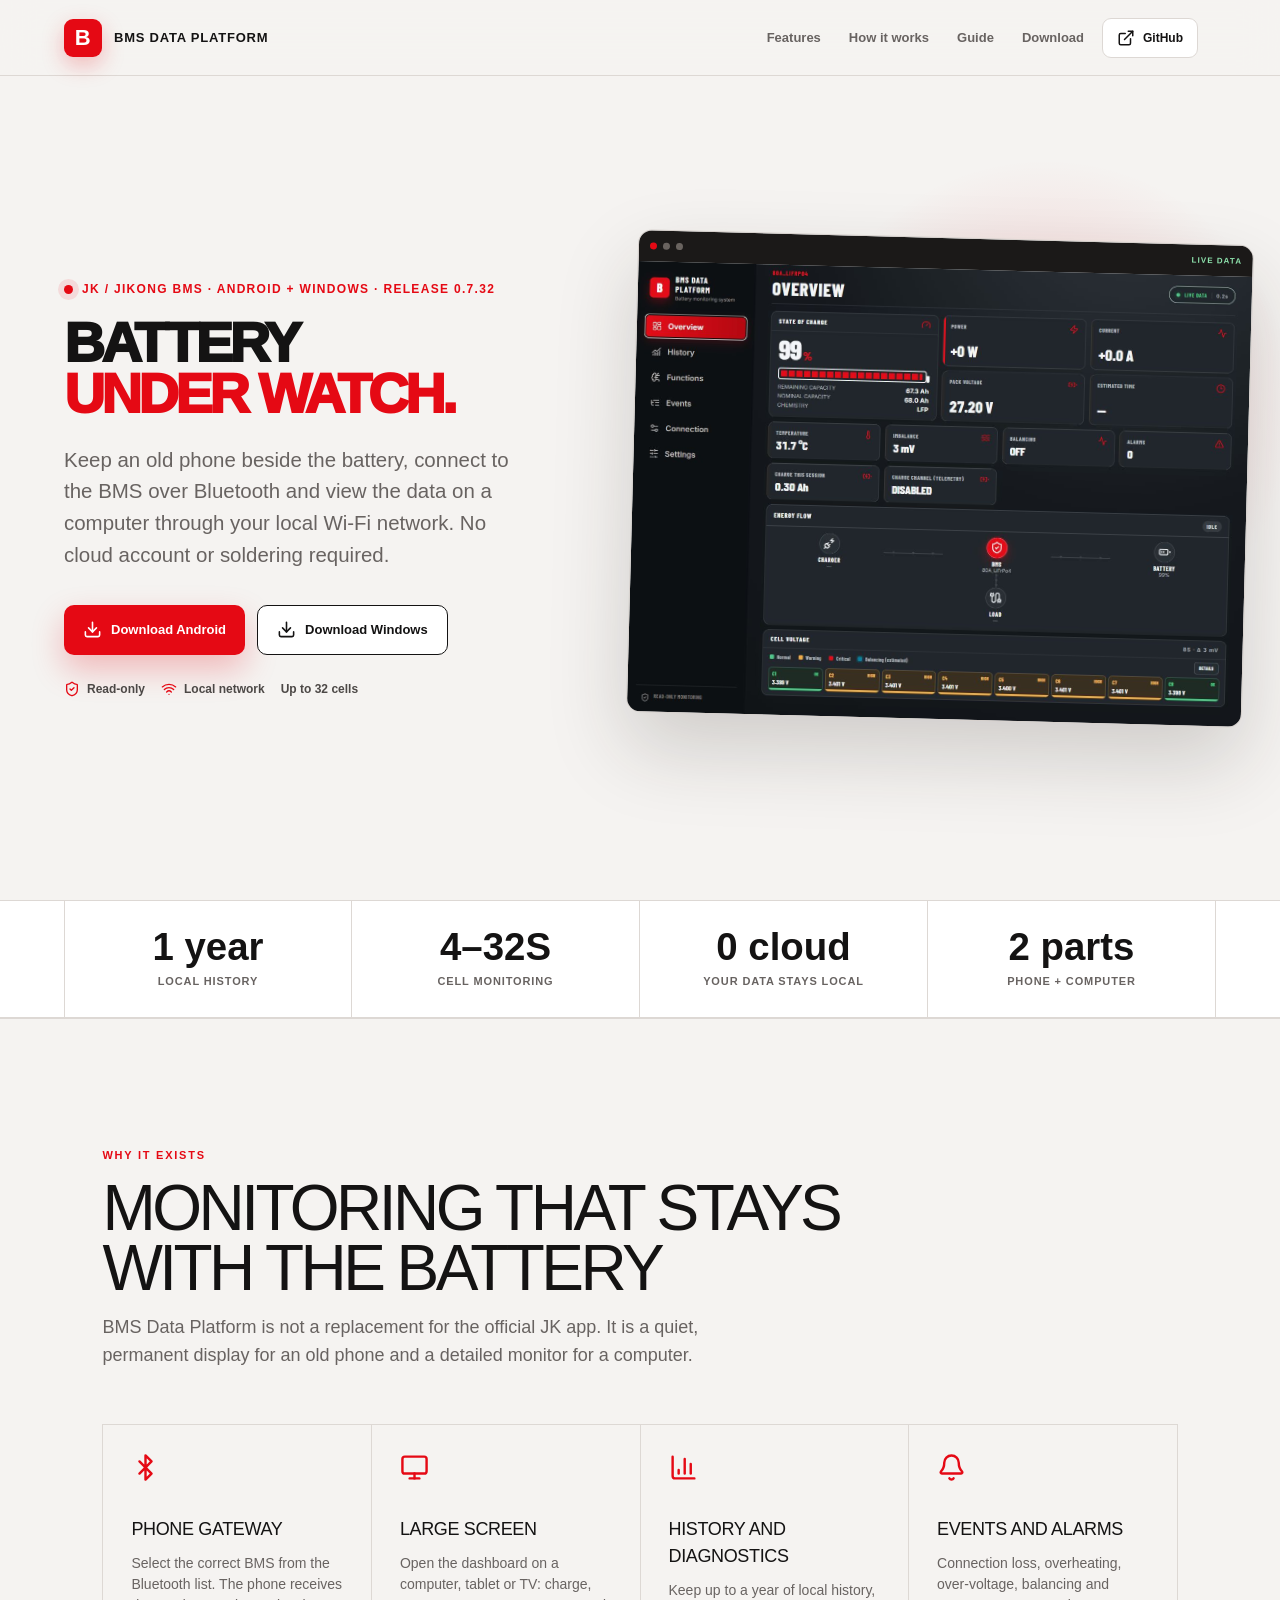
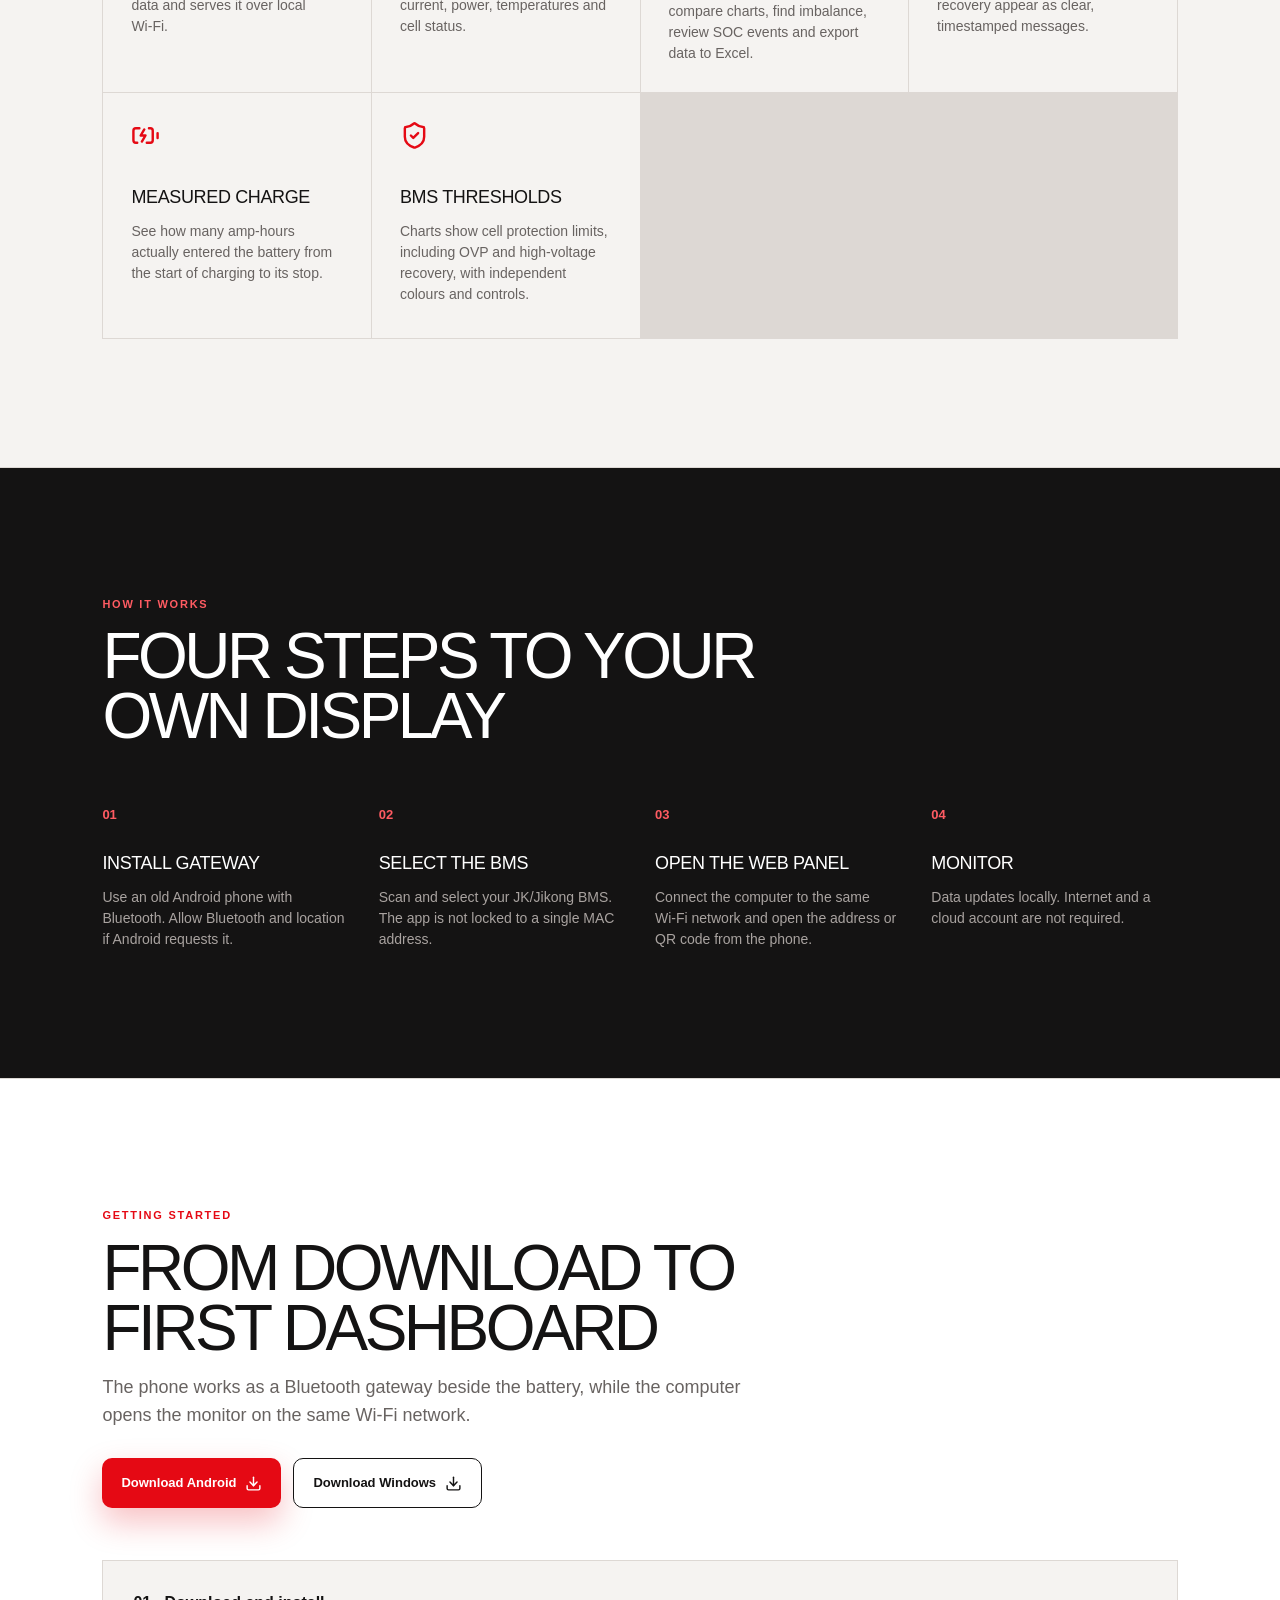
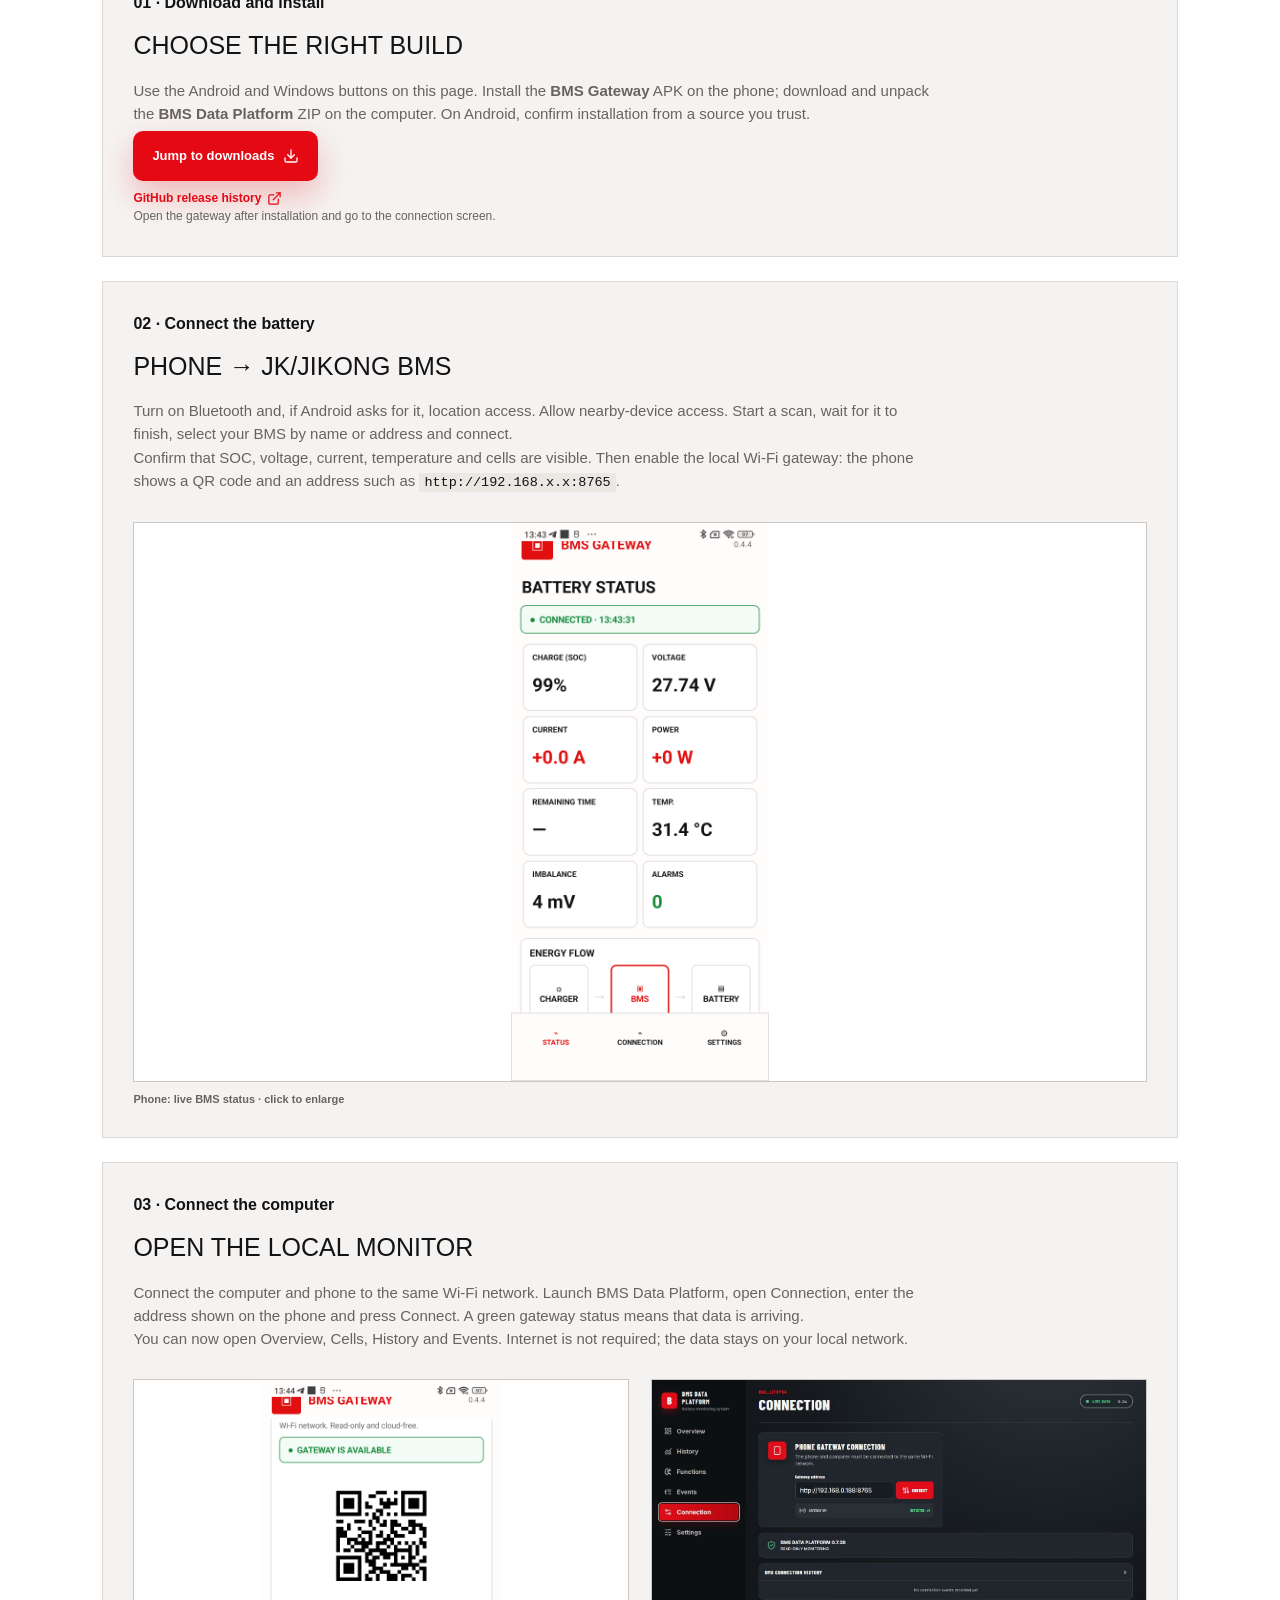
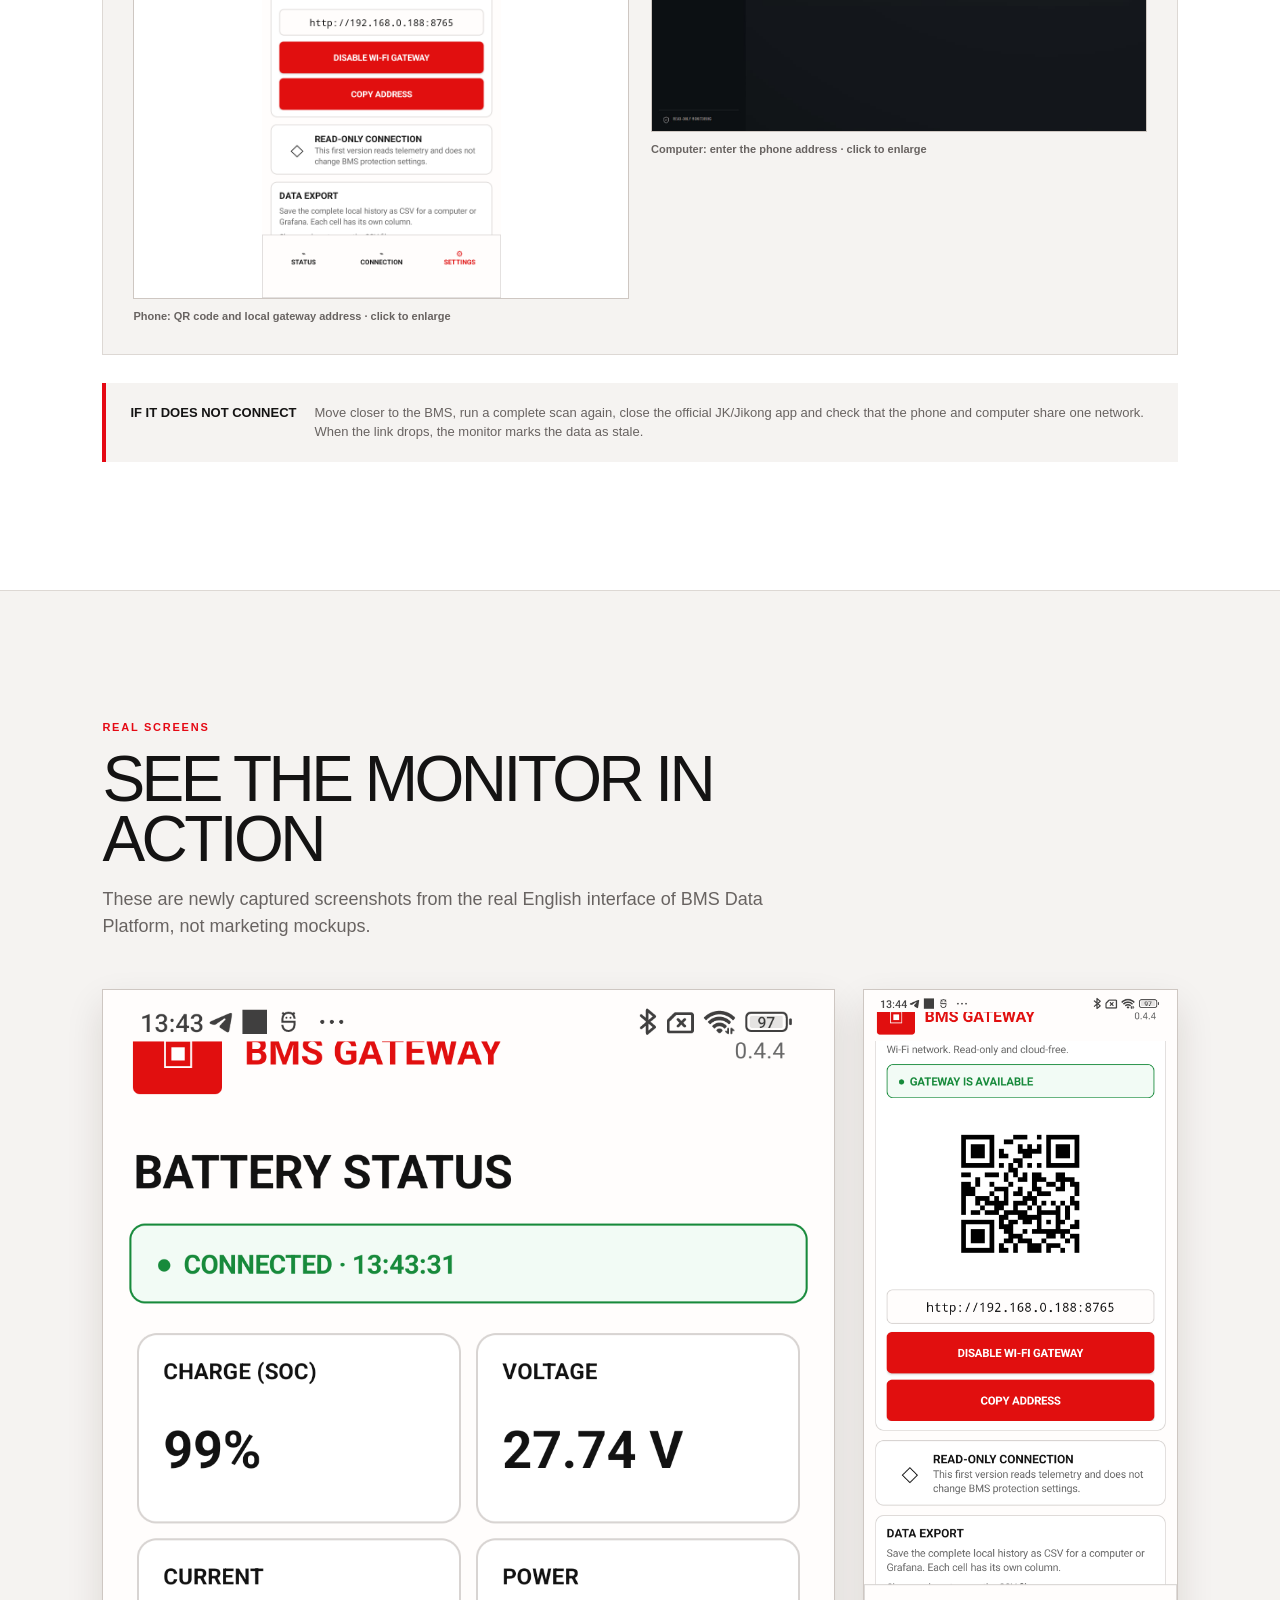
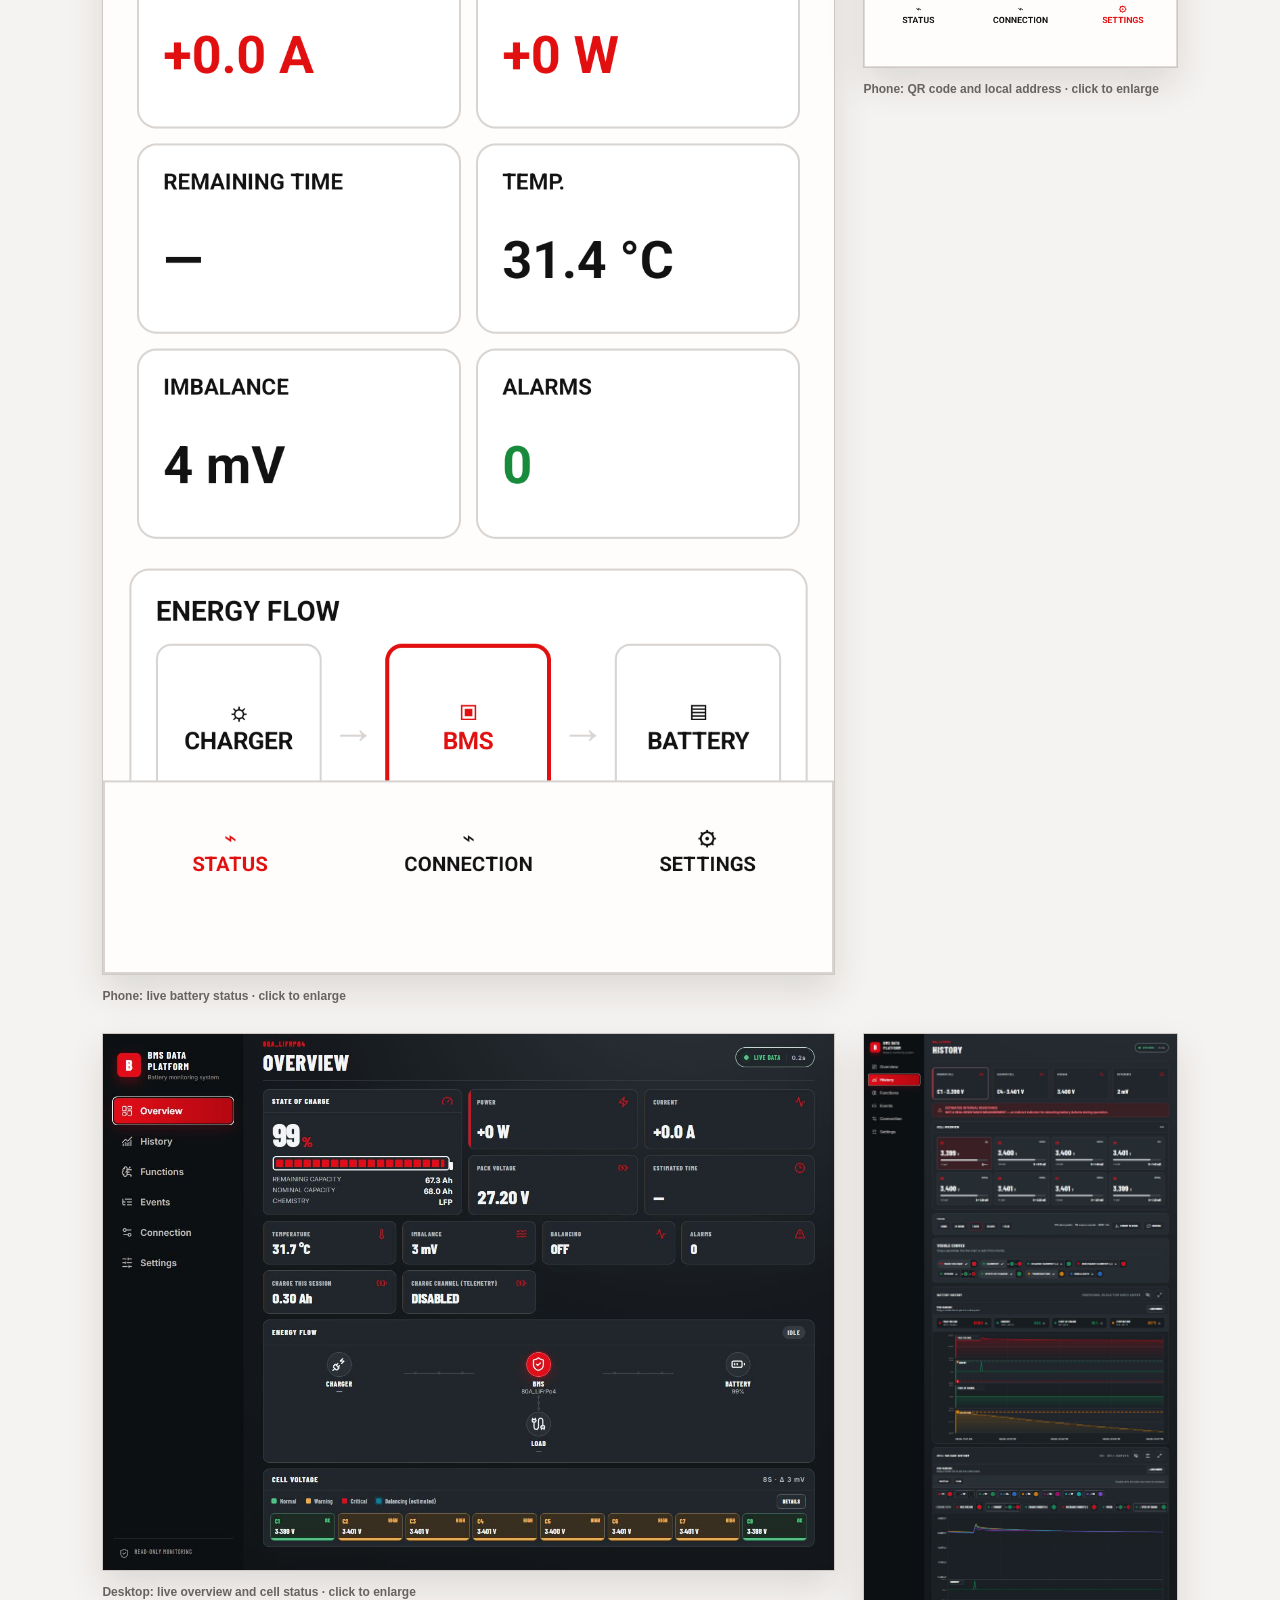
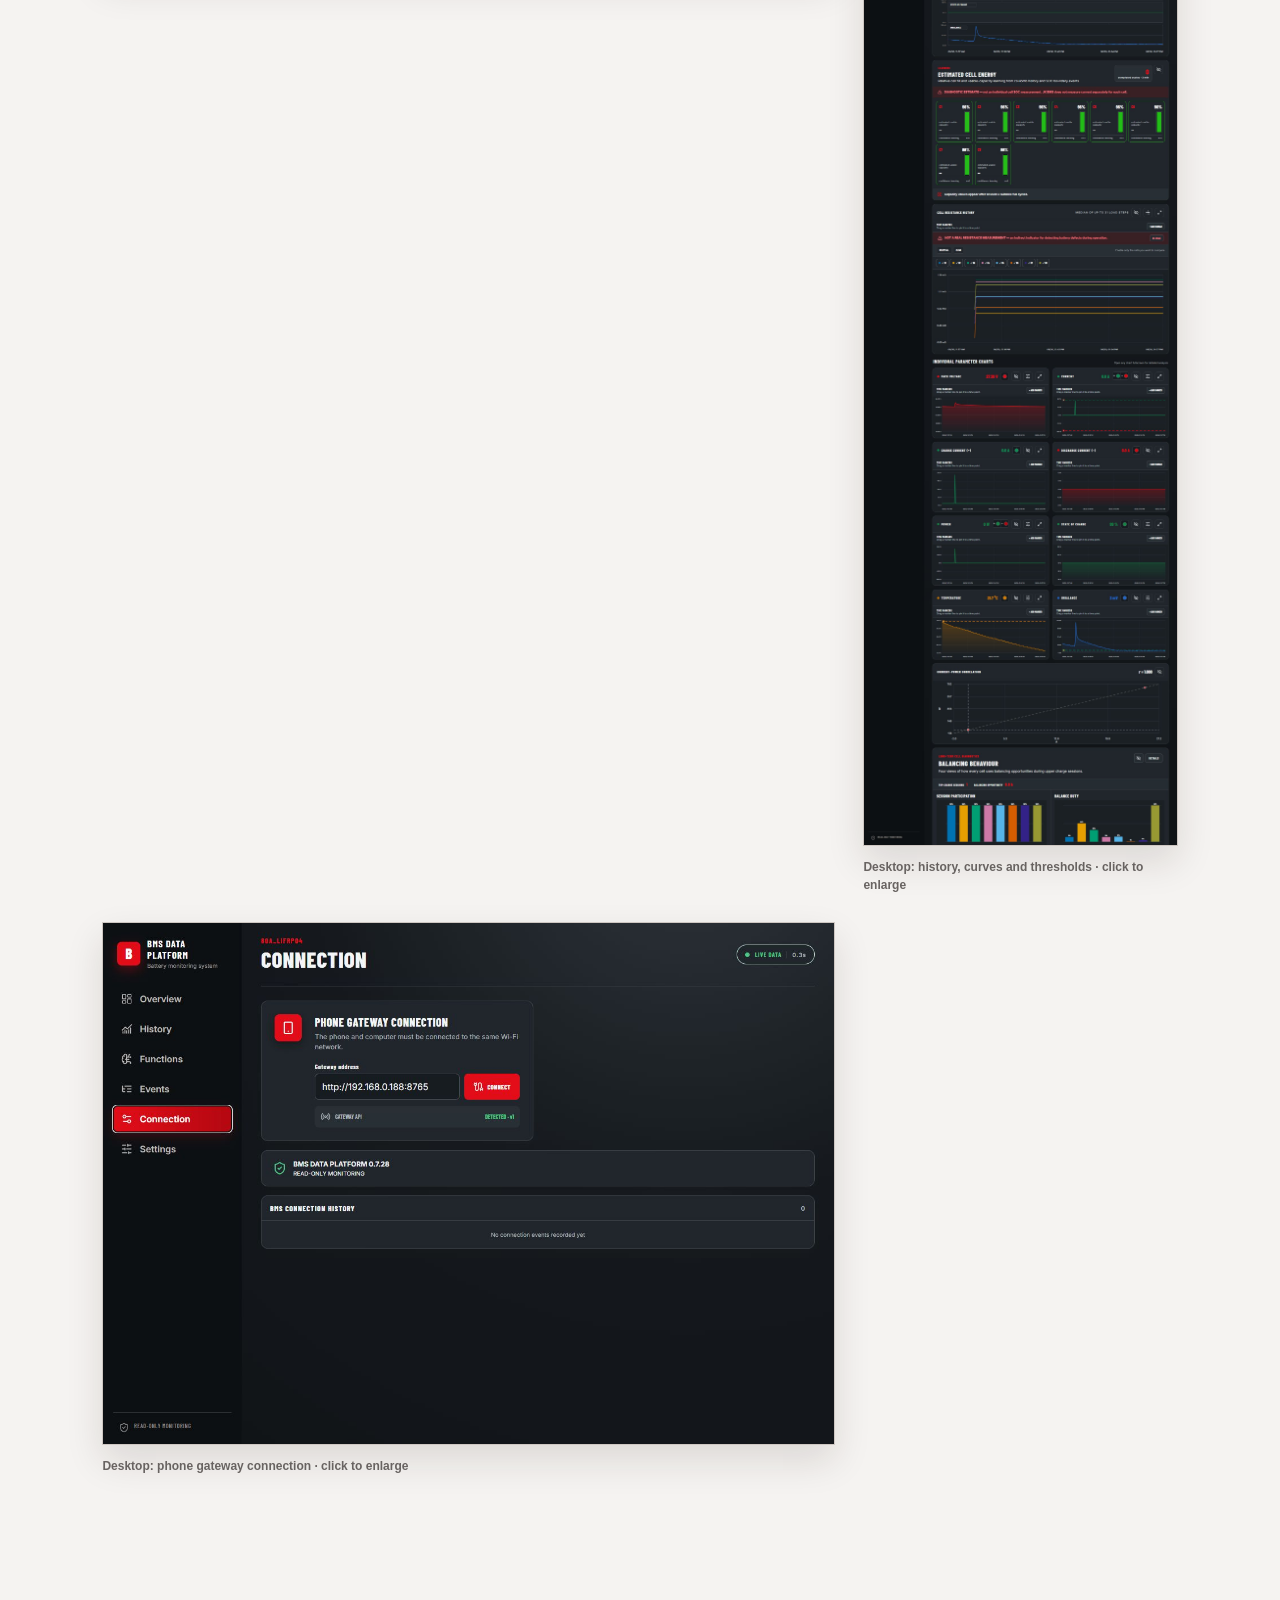
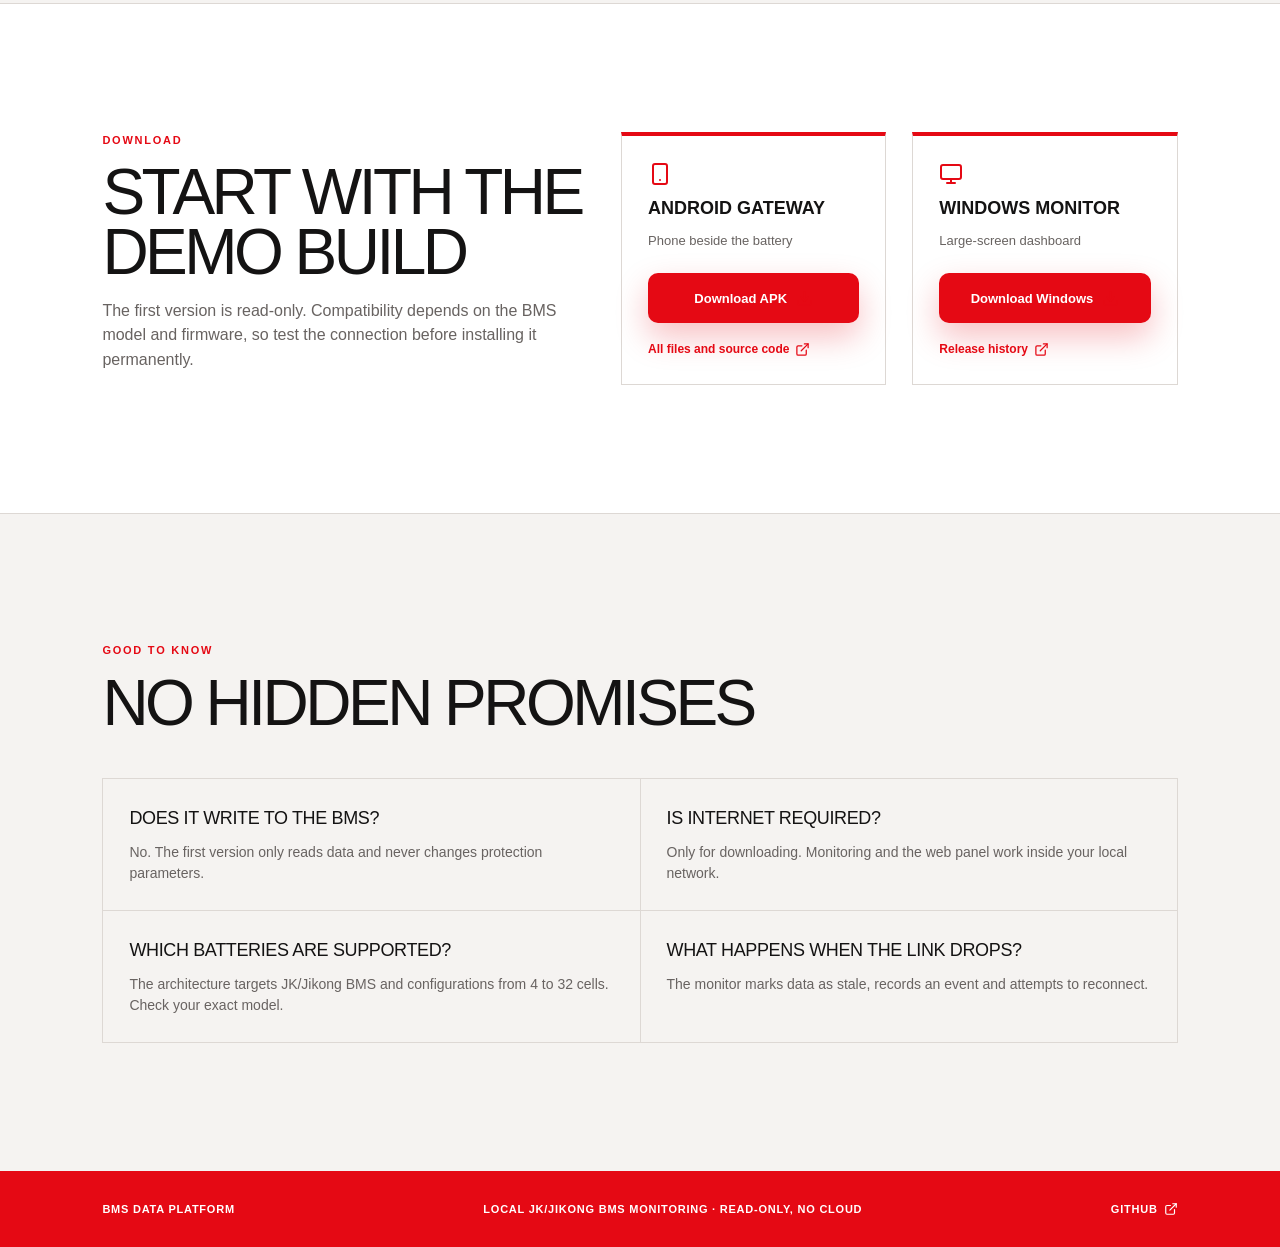
==== en/index.html @ cb87caa4 "Update downloads to release 0.7.32" ====
<!DOCTYPE html><html lang="en"><head><meta charSet="utf-8"/><meta name="viewport" content="width=device-width, initial-scale=1"/><link rel="preload" href="/desktop-overview.png" as="image"/><link rel="stylesheet" href="/_next/static/css/index.B_nz7eXu.css" data-rsc-css-href="/_next/static/css/index.B_nz7eXu.css" data-precedence="vite-rsc/importer-resources"/><link rel="modulepreload" fetchPriority="low" href="/_next/static/chunks/index-C29M66gN.js"/><script src="/_next/static/chunks/rolldown-runtime-C60lm6uB.js" type="module" async=""></script><script src="/_next/static/chunks/framework-D_rUT4EX.js" type="module" async=""></script><link rel="modulepreload" href="/_next/static/chunks/layout-segment-context-CKFwYsbY.js" crossorigin=""/><link rel="modulepreload" href="/_next/static/chunks/Icon-DGqOihj9.js" crossorigin=""/><link rel="modulepreload" href="/_next/static/chunks/LightboxImage-9a_vE-aG.js" crossorigin=""/><title>BMS Data Platform — JK/Jikong BMS monitoring</title><meta name="description" content="A read-only Android Bluetooth gateway and Windows dashboard for JK/Jikong BMS, with local history, charts and diagnostics."/><script>Object.assign(((self[Symbol.for("vinext.navigationRuntime")]??={bootstrap:{routeManifest:null},functions:{}}).bootstrap.rsc??={rsc:[]}),{params:{},nav:{"pathname":"/en","searchParams":[]}})</script><link rel="modulepreload" href="/_next/static/chunks/index-C29M66gN.js" />
</head><body><main><header class="site-header"><a class="brand" href="#top" aria-label="BMS Data Platform — home"><span>B</span><strong>BMS DATA PLATFORM</strong></a><nav aria-label="Main navigation"><a href="#features">Features</a><a href="#how">How it works</a><a href="#guide">Guide</a><a href="#download">Download</a></nav><a class="header-github" href="https://github.com/zayants/bms-data-platform/releases/tag/v0.7.32" target="_blank" rel="noreferrer"><svg xmlns="http://www.w3.org/2000/svg" width="18" height="18" viewBox="0 0 24 24" fill="none" stroke="currentColor" stroke-width="2" stroke-linecap="round" stroke-linejoin="round" class="lucide lucide-external-link" aria-hidden="true"><path d="M15 3h6v6"></path><path d="M10 14 21 3"></path><path d="M18 13v6a2 2 0 0 1-2 2H5a2 2 0 0 1-2-2V8a2 2 0 0 1 2-2h6"></path></svg> GitHub</a></header><section id="top" class="hero"><div class="hero-copy"><div class="eyebrow"><span></span> JK / Jikong BMS · Android + Windows · release 0.7.32</div><h1>Battery<br/><em>under watch.</em></h1><p class="lead">Keep an old phone beside the battery, connect to the BMS over Bluetooth and view the data on a computer through your local Wi‑Fi network. No cloud account or soldering required.</p><div class="hero-actions"><a class="button primary" href="https://github.com/zayants/bms-data-platform/releases/download/v0.7.32/BMS-Gateway-0.4.7-Android.apk"><svg xmlns="http://www.w3.org/2000/svg" width="19" height="19" viewBox="0 0 24 24" fill="none" stroke="currentColor" stroke-width="2" stroke-linecap="round" stroke-linejoin="round" class="lucide lucide-download" aria-hidden="true"><path d="M12 15V3"></path><path d="M21 15v4a2 2 0 0 1-2 2H5a2 2 0 0 1-2-2v-4"></path><path d="m7 10 5 5 5-5"></path></svg> Download Android</a><a class="button secondary" href="https://github.com/zayants/bms-data-platform/releases/download/v0.7.32/BMS-Data-Platform-0.7.32-Windows-x64.zip"><svg xmlns="http://www.w3.org/2000/svg" width="19" height="19" viewBox="0 0 24 24" fill="none" stroke="currentColor" stroke-width="2" stroke-linecap="round" stroke-linejoin="round" class="lucide lucide-download" aria-hidden="true"><path d="M12 15V3"></path><path d="M21 15v4a2 2 0 0 1-2 2H5a2 2 0 0 1-2-2v-4"></path><path d="m7 10 5 5 5-5"></path></svg> Download Windows</a></div><div class="trust-row"><span><svg xmlns="http://www.w3.org/2000/svg" width="24" height="24" viewBox="0 0 24 24" fill="none" stroke="currentColor" stroke-width="2" stroke-linecap="round" stroke-linejoin="round" class="lucide lucide-shield-check" aria-hidden="true"><path d="M20 13c0 5-3.5 7.5-7.66 8.95a1 1 0 0 1-.67-.01C7.5 20.5 4 18 4 13V6a1 1 0 0 1 1-1c2 0 4.5-1.2 6.24-2.72a1.17 1.17 0 0 1 1.52 0C14.51 3.81 17 5 19 5a1 1 0 0 1 1 1z"></path><path d="m9 12 2 2 4-4"></path></svg> Read-only</span><span><svg xmlns="http://www.w3.org/2000/svg" width="24" height="24" viewBox="0 0 24 24" fill="none" stroke="currentColor" stroke-width="2" stroke-linecap="round" stroke-linejoin="round" class="lucide lucide-wifi" aria-hidden="true"><path d="M12 20h.01"></path><path d="M2 8.82a15 15 0 0 1 20 0"></path><path d="M5 12.859a10 10 0 0 1 14 0"></path><path d="M8.5 16.429a5 5 0 0 1 7 0"></path></svg> Local network</span><span>Up to 32 cells</span></div></div><div class="hero-product" aria-label="Real BMS Data Platform screens"><div class="screen-window"><div class="window-bar"><i></i><i></i><i></i><span>LIVE DATA</span></div><img src="/desktop-overview.png" alt="Real BMS Monitor screen with charge, power and cells"/></div></div></section><section class="proof-strip" aria-label="Key capabilities"><div><strong>1 year</strong><span>local history</span></div><div><strong>4–32S</strong><span>cell monitoring</span></div><div><strong>0 cloud</strong><span>your data stays local</span></div><div><strong>2 parts</strong><span>phone + computer</span></div></section><section id="features" class="section features-section"><div class="section-kicker">Why it exists</div><h2>Monitoring that stays with the battery</h2><p class="section-intro">BMS Data Platform is not a replacement for the official JK app. It is a quiet, permanent display for an old phone and a detailed monitor for a computer.</p><div class="feature-grid"><article><svg xmlns="http://www.w3.org/2000/svg" width="24" height="24" viewBox="0 0 24 24" fill="none" stroke="currentColor" stroke-width="2" stroke-linecap="round" stroke-linejoin="round" class="lucide lucide-bluetooth" aria-hidden="true"><path d="m7 7 10 10-5 5V2l5 5L7 17"></path></svg><h3>Phone gateway</h3><p>Select the correct BMS from the Bluetooth list. The phone receives data and serves it over local Wi‑Fi.</p></article><article><svg xmlns="http://www.w3.org/2000/svg" width="24" height="24" viewBox="0 0 24 24" fill="none" stroke="currentColor" stroke-width="2" stroke-linecap="round" stroke-linejoin="round" class="lucide lucide-monitor" aria-hidden="true"><rect width="20" height="14" x="2" y="3" rx="2"></rect><line x1="8" x2="16" y1="21" y2="21"></line><line x1="12" x2="12" y1="17" y2="21"></line></svg><h3>Large screen</h3><p>Open the dashboard on a computer, tablet or TV: charge, current, power, temperatures and cell status.</p></article><article><svg xmlns="http://www.w3.org/2000/svg" width="24" height="24" viewBox="0 0 24 24" fill="none" stroke="currentColor" stroke-width="2" stroke-linecap="round" stroke-linejoin="round" class="lucide lucide-chart-column" aria-hidden="true"><path d="M3 3v16a2 2 0 0 0 2 2h16"></path><path d="M18 17V9"></path><path d="M13 17V5"></path><path d="M8 17v-3"></path></svg><h3>History and diagnostics</h3><p>Keep up to a year of local history, compare charts, find imbalance, review SOC events and export data to Excel.</p></article><article><svg xmlns="http://www.w3.org/2000/svg" width="24" height="24" viewBox="0 0 24 24" fill="none" stroke="currentColor" stroke-width="2" stroke-linecap="round" stroke-linejoin="round" class="lucide lucide-bell" aria-hidden="true"><path d="M10.268 21a2 2 0 0 0 3.464 0"></path><path d="M3.262 15.326A1 1 0 0 0 4 17h16a1 1 0 0 0 .74-1.673C19.41 13.956 18 12.499 18 8A6 6 0 0 0 6 8c0 4.499-1.411 5.956-2.738 7.326"></path></svg><h3>Events and alarms</h3><p>Connection loss, overheating, over-voltage, balancing and recovery appear as clear, timestamped messages.</p></article><article><svg xmlns="http://www.w3.org/2000/svg" width="24" height="24" viewBox="0 0 24 24" fill="none" stroke="currentColor" stroke-width="2" stroke-linecap="round" stroke-linejoin="round" class="lucide lucide-battery-charging" aria-hidden="true"><path d="m11 7-3 5h4l-3 5"></path><path d="M14.856 6H16a2 2 0 0 1 2 2v8a2 2 0 0 1-2 2h-2.935"></path><path d="M22 14v-4"></path><path d="M5.14 18H4a2 2 0 0 1-2-2V8a2 2 0 0 1 2-2h2.936"></path></svg><h3>Measured charge</h3><p>See how many amp-hours actually entered the battery from the start of charging to its stop.</p></article><article><svg xmlns="http://www.w3.org/2000/svg" width="24" height="24" viewBox="0 0 24 24" fill="none" stroke="currentColor" stroke-width="2" stroke-linecap="round" stroke-linejoin="round" class="lucide lucide-shield-check" aria-hidden="true"><path d="M20 13c0 5-3.5 7.5-7.66 8.95a1 1 0 0 1-.67-.01C7.5 20.5 4 18 4 13V6a1 1 0 0 1 1-1c2 0 4.5-1.2 6.24-2.72a1.17 1.17 0 0 1 1.52 0C14.51 3.81 17 5 19 5a1 1 0 0 1 1 1z"></path><path d="m9 12 2 2 4-4"></path></svg><h3>BMS thresholds</h3><p>Charts show cell protection limits, including OVP and high-voltage recovery, with independent colours and controls.</p></article></div></section><section id="how" class="section how-section"><div class="section-kicker">How it works</div><h2>Four steps to your own display</h2><div class="steps"><div><b>01</b><h3>Install Gateway</h3><p>Use an old Android phone with Bluetooth. Allow Bluetooth and location if Android requests it.</p></div><div><b>02</b><h3>Select the BMS</h3><p>Scan and select your JK/Jikong BMS. The app is not locked to a single MAC address.</p></div><div><b>03</b><h3>Open the web panel</h3><p>Connect the computer to the same Wi‑Fi network and open the address or QR code from the phone.</p></div><div><b>04</b><h3>Monitor</h3><p>Data updates locally. Internet and a cloud account are not required.</p></div></div></section><section id="guide" class="section guide-section"><div class="section-kicker">Getting started</div><h2>From download to first dashboard</h2><p class="section-intro">The phone works as a Bluetooth gateway beside the battery, while the computer opens the monitor on the same Wi‑Fi network.</p><div class="guide-download-actions" aria-label="Download apps before starting"><a class="button primary" href="https://github.com/zayants/bms-data-platform/releases/download/v0.7.32/BMS-Gateway-0.4.7-Android.apk">Download Android <svg xmlns="http://www.w3.org/2000/svg" width="17" height="17" viewBox="0 0 24 24" fill="none" stroke="currentColor" stroke-width="2" stroke-linecap="round" stroke-linejoin="round" class="lucide lucide-download" aria-hidden="true"><path d="M12 15V3"></path><path d="M21 15v4a2 2 0 0 1-2 2H5a2 2 0 0 1-2-2v-4"></path><path d="m7 10 5 5 5-5"></path></svg></a><a class="button secondary" href="https://github.com/zayants/bms-data-platform/releases/download/v0.7.32/BMS-Data-Platform-0.7.32-Windows-x64.zip">Download Windows <svg xmlns="http://www.w3.org/2000/svg" width="17" height="17" viewBox="0 0 24 24" fill="none" stroke="currentColor" stroke-width="2" stroke-linecap="round" stroke-linejoin="round" class="lucide lucide-download" aria-hidden="true"><path d="M12 15V3"></path><path d="M21 15v4a2 2 0 0 1-2 2H5a2 2 0 0 1-2-2v-4"></path><path d="m7 10 5 5 5-5"></path></svg></a></div><div class="guide-list"><article class="guide-step"><div class="guide-copy"><b>01 · Download and install</b><h3>Choose the right build</h3><p>Use the Android and Windows buttons on this page. Install the <strong>BMS Gateway</strong> APK on the phone; download and unpack the <strong>BMS Data Platform</strong> ZIP on the computer. On Android, confirm installation from a source you trust.</p><a class="button primary" href="#download">Jump to downloads <svg xmlns="http://www.w3.org/2000/svg" width="16" height="16" viewBox="0 0 24 24" fill="none" stroke="currentColor" stroke-width="2" stroke-linecap="round" stroke-linejoin="round" class="lucide lucide-download" aria-hidden="true"><path d="M12 15V3"></path><path d="M21 15v4a2 2 0 0 1-2 2H5a2 2 0 0 1-2-2v-4"></path><path d="m7 10 5 5 5-5"></path></svg></a><a class="text-link" href="https://github.com/zayants/bms-data-platform/releases/tag/v0.7.32" target="_blank" rel="noreferrer">GitHub release history <svg xmlns="http://www.w3.org/2000/svg" width="15" height="15" viewBox="0 0 24 24" fill="none" stroke="currentColor" stroke-width="2" stroke-linecap="round" stroke-linejoin="round" class="lucide lucide-external-link" aria-hidden="true"><path d="M15 3h6v6"></path><path d="M10 14 21 3"></path><path d="M18 13v6a2 2 0 0 1-2 2H5a2 2 0 0 1-2-2V8a2 2 0 0 1 2-2h6"></path></svg></a><p class="guide-note">Open the gateway after installation and go to the connection screen.</p></div></article><article class="guide-step"><div class="guide-copy"><b>02 · Connect the battery</b><h3>Phone → JK/Jikong BMS</h3><p>Turn on Bluetooth and, if Android asks for it, location access. Allow nearby-device access. Start a scan, wait for it to finish, select your BMS by name or address and connect.</p><p>Confirm that SOC, voltage, current, temperature and cells are visible. Then enable the local Wi‑Fi gateway: the phone shows a QR code and an address such as <code>http://192.168.x.x:8765</code>.</p></div><figure><button class="zoomable-image" type="button" aria-label="Увеличить изображение: Real English BMS Gateway battery status screen"><img src="/android-status-en.png" alt="Real English BMS Gateway battery status screen"/></button><figcaption>Phone: live BMS status · click to enlarge</figcaption></figure></article><article class="guide-step"><div class="guide-copy"><b>03 · Connect the computer</b><h3>Open the local monitor</h3><p>Connect the computer and phone to the same Wi‑Fi network. Launch BMS Data Platform, open Connection, enter the address shown on the phone and press Connect. A green gateway status means that data is arriving.</p><p>You can now open Overview, Cells, History and Events. Internet is not required; the data stays on your local network.</p></div><div class="guide-pair"><figure><button class="zoomable-image" type="button" aria-label="Увеличить изображение: Real English BMS Gateway QR code and local address"><img src="/android-settings-en.png" alt="Real English BMS Gateway QR code and local address"/></button><figcaption>Phone: QR code and local gateway address · click to enlarge</figcaption></figure><figure><button class="zoomable-image" type="button" aria-label="Увеличить изображение: Computer connection screen for the phone gateway"><img src="/guide-desktop-connection.png" alt="Computer connection screen for the phone gateway"/></button><figcaption>Computer: enter the phone address · click to enlarge</figcaption></figure></div></article></div><div class="guide-troubles"><strong>If it does not connect</strong><span>Move closer to the BMS, run a complete scan again, close the official JK/Jikong app and check that the phone and computer share one network. When the link drops, the monitor marks the data as stale.</span></div></section><section class="section screenshots-section"><div class="section-kicker">Real screens</div><h2>See the monitor in action</h2><p class="section-intro">These are newly captured screenshots from the real English interface of BMS Data Platform, not marketing mockups.</p><div class="shot-grid"><figure><button class="zoomable-image" type="button" aria-label="Увеличить изображение: Real English BMS Gateway status"><img src="/android-status-en.png" alt="Real English BMS Gateway status"/></button><figcaption>Phone: live battery status · click to enlarge</figcaption></figure><figure><button class="zoomable-image" type="button" aria-label="Увеличить изображение: Real English BMS Gateway local Wi-Fi gateway"><img src="/android-settings-en.png" alt="Real English BMS Gateway local Wi-Fi gateway"/></button><figcaption>Phone: QR code and local address · click to enlarge</figcaption></figure><figure><button class="zoomable-image" type="button" aria-label="Увеличить изображение: Real English BMS Data Platform overview"><img src="/desktop-overview.png" alt="Real English BMS Data Platform overview"/></button><figcaption>Desktop: live overview and cell status · click to enlarge</figcaption></figure><figure><button class="zoomable-image" type="button" aria-label="Увеличить изображение: Real English BMS Data Platform history screen"><img src="/desktop-history.png" alt="Real English BMS Data Platform history screen"/></button><figcaption>Desktop: history, curves and thresholds · click to enlarge</figcaption></figure><figure><button class="zoomable-image" type="button" aria-label="Увеличить изображение: Real English BMS Data Platform connection screen"><img src="/desktop-connection.png" alt="Real English BMS Data Platform connection screen"/></button><figcaption>Desktop: phone gateway connection · click to enlarge</figcaption></figure></div></section><section id="download" class="section download-section"><div><div class="section-kicker">Download</div><h2>Start with the demo build</h2><p>The first version is read-only. Compatibility depends on the BMS model and firmware, so test the connection before installing it permanently.</p></div><div class="download-card"><svg xmlns="http://www.w3.org/2000/svg" width="24" height="24" viewBox="0 0 24 24" fill="none" stroke="currentColor" stroke-width="2" stroke-linecap="round" stroke-linejoin="round" class="lucide lucide-smartphone" aria-hidden="true"><rect width="14" height="20" x="5" y="2" rx="2" ry="2"></rect><path d="M12 18h.01"></path></svg><strong>Android Gateway</strong><span>Phone beside the battery</span><a class="button primary" href="https://github.com/zayants/bms-data-platform/releases/download/v0.7.32/BMS-Gateway-0.4.7-Android.apk">Download APK <svg xmlns="http://www.w3.org/2000/svg" width="17" height="17" viewBox="0 0 24 24" fill="none" stroke="currentColor" stroke-width="2" stroke-linecap="round" stroke-linejoin="round" class="lucide lucide-download" aria-hidden="true"><path d="M12 15V3"></path><path d="M21 15v4a2 2 0 0 1-2 2H5a2 2 0 0 1-2-2v-4"></path><path d="m7 10 5 5 5-5"></path></svg></a><a class="text-link" href="https://github.com/zayants/bms-data-platform/releases/tag/v0.7.32" target="_blank" rel="noreferrer">All files and source code <svg xmlns="http://www.w3.org/2000/svg" width="15" height="15" viewBox="0 0 24 24" fill="none" stroke="currentColor" stroke-width="2" stroke-linecap="round" stroke-linejoin="round" class="lucide lucide-external-link" aria-hidden="true"><path d="M15 3h6v6"></path><path d="M10 14 21 3"></path><path d="M18 13v6a2 2 0 0 1-2 2H5a2 2 0 0 1-2-2V8a2 2 0 0 1 2-2h6"></path></svg></a></div><div class="download-card"><svg xmlns="http://www.w3.org/2000/svg" width="24" height="24" viewBox="0 0 24 24" fill="none" stroke="currentColor" stroke-width="2" stroke-linecap="round" stroke-linejoin="round" class="lucide lucide-monitor" aria-hidden="true"><rect width="20" height="14" x="2" y="3" rx="2"></rect><line x1="8" x2="16" y1="21" y2="21"></line><line x1="12" x2="12" y1="17" y2="21"></line></svg><strong>Windows Monitor</strong><span>Large-screen dashboard</span><a class="button primary" href="https://github.com/zayants/bms-data-platform/releases/download/v0.7.32/BMS-Data-Platform-0.7.32-Windows-x64.zip">Download Windows <svg xmlns="http://www.w3.org/2000/svg" width="17" height="17" viewBox="0 0 24 24" fill="none" stroke="currentColor" stroke-width="2" stroke-linecap="round" stroke-linejoin="round" class="lucide lucide-download" aria-hidden="true"><path d="M12 15V3"></path><path d="M21 15v4a2 2 0 0 1-2 2H5a2 2 0 0 1-2-2v-4"></path><path d="m7 10 5 5 5-5"></path></svg></a><a class="text-link" href="https://github.com/zayants/bms-data-platform/releases/tag/v0.7.32" target="_blank" rel="noreferrer">Release history <svg xmlns="http://www.w3.org/2000/svg" width="15" height="15" viewBox="0 0 24 24" fill="none" stroke="currentColor" stroke-width="2" stroke-linecap="round" stroke-linejoin="round" class="lucide lucide-external-link" aria-hidden="true"><path d="M15 3h6v6"></path><path d="M10 14 21 3"></path><path d="M18 13v6a2 2 0 0 1-2 2H5a2 2 0 0 1-2-2V8a2 2 0 0 1 2-2h6"></path></svg></a></div></section><section class="section faq-section"><div class="section-kicker">Good to know</div><h2>No hidden promises</h2><div class="faq-grid"><div><h3>Does it write to the BMS?</h3><p>No. The first version only reads data and never changes protection parameters.</p></div><div><h3>Is internet required?</h3><p>Only for downloading. Monitoring and the web panel work inside your local network.</p></div><div><h3>Which batteries are supported?</h3><p>The architecture targets JK/Jikong BMS and configurations from 4 to 32 cells. Check your exact model.</p></div><div><h3>What happens when the link drops?</h3><p>The monitor marks data as stale, records an event and attempts to reconnect.</p></div></div></section><footer><span>BMS DATA PLATFORM</span><span>Local JK/Jikong BMS monitoring · read-only, no cloud</span><a href="https://github.com/zayants/bms-data-platform/releases/tag/v0.7.32" target="_blank" rel="noreferrer">GitHub <svg xmlns="http://www.w3.org/2000/svg" width="14" height="14" viewBox="0 0 24 24" fill="none" stroke="currentColor" stroke-width="2" stroke-linecap="round" stroke-linejoin="round" class="lucide lucide-external-link" aria-hidden="true"><path d="M15 3h6v6"></path><path d="M10 14 21 3"></path><path d="M18 13v6a2 2 0 0 1-2 2H5a2 2 0 0 1-2-2V8a2 2 0 0 1 2-2h6"></path></svg></a></footer></main><script type="module" src="/_next/static/chunks/index-C29M66gN.js" id="_R_" async=""></script><script>((self[Symbol.for("vinext.navigationRuntime")]??={bootstrap:{routeManifest:null},functions:{}}).bootstrap.rsc??={rsc:[]}).rsc.push("0:{\"page:/en\":\"$L1\",\"layout:/\":\"$L2\",\"route:/en\":\"$L3\",\"__route\":\"route:/en\",\"__interceptionContext\":null,\"__layoutIds\":[\"layout:/\"],\"__rootLayout\":\"/\",\"__bfcacheSegmentIdentities\":{\"layout:/\":\"[\\\"layout\\\",\\\"layout:/\\\",\\\"root-boundary:/\\\",\\\"\\\"]\",\"page:/en\":\"[\\\"page\\\",\\\"page:/en\\\",\\\"root-boundary:/\\\",\\\"[\\\\\\\"en\\\\\\\"]\\\"]\"},\"__srcPage\":[\"en\",\"page\"],\"__layoutFlags\":{\"layout:/\":\"s\"},\"__artifactCompatibility\":{\"schemaVersion\":1,\"graphVersion\":\"app-route-graph:45c790183ba88330\",\"deploymentVersion\":\"80465d3c-5ecc-47fe-9380-22f7e230789c\",\"appElementsSchemaVersion\":1,\"rscPayloadSchemaVersion\":1,\"rootBoundaryId\":\"/\",\"renderEpoch\":null}}\n")</script><script>((self[Symbol.for("vinext.navigationRuntime")]??={bootstrap:{routeManifest:null},functions:{}}).bootstrap.rsc??={rsc:[]}).rsc.push("4:I[\"416c5e021802\",[],\"Children\",1]\n")</script><script>((self[Symbol.for("vinext.navigationRuntime")]??={bootstrap:{routeManifest:null},functions:{}}).bootstrap.rsc??={rsc:[]}).rsc.push("5:I[\"8b58cbad025d\",[],\"GlobalErrorBoundary\",1]\n")</script><script>((self[Symbol.for("vinext.navigationRuntime")]??={bootstrap:{routeManifest:null},functions:{}}).bootstrap.rsc??={rsc:[]}).rsc.push("6:I[\"4d0b646553ed\",[],\"default\",1]\n")</script><script>((self[Symbol.for("vinext.navigationRuntime")]??={bootstrap:{routeManifest:null},functions:{}}).bootstrap.rsc??={rsc:[]}).rsc.push("7:I[\"8b58cbad025d\",[],\"ErrorBoundary\",1]\n")</script><script>((self[Symbol.for("vinext.navigationRuntime")]??={bootstrap:{routeManifest:null},functions:{}}).bootstrap.rsc??={rsc:[]}).rsc.push("8:I[\"f4fa97b4c255\",[],\"LayoutSegmentProvider\",1]\n")</script><script>((self[Symbol.for("vinext.navigationRuntime")]??={bootstrap:{routeManifest:null},functions:{}}).bootstrap.rsc??={rsc:[]}).rsc.push("9:I[\"416c5e021802\",[],\"Slot\",1]\n")</script><script>((self[Symbol.for("vinext.navigationRuntime")]??={bootstrap:{routeManifest:null},functions:{}}).bootstrap.rsc??={rsc:[]}).rsc.push("a:I[\"8b58cbad025d\",[],\"NotFoundBoundary\",1]\n")</script><script>((self[Symbol.for("vinext.navigationRuntime")]??={bootstrap:{routeManifest:null},functions:{}}).bootstrap.rsc??={rsc:[]}).rsc.push("b:I[\"877bf9fc4568\",[],\"AppRouterScrollTarget\",1]\n")</script><script>((self[Symbol.for("vinext.navigationRuntime")]??={bootstrap:{routeManifest:null},functions:{}}).bootstrap.rsc??={rsc:[]}).rsc.push("c:I[\"8b58cbad025d\",[],\"RedirectBoundary\",1]\n")</script><script>((self[Symbol.for("vinext.navigationRuntime")]??={bootstrap:{routeManifest:null},functions:{}}).bootstrap.rsc??={rsc:[]}).rsc.push(":HL[\"/_next/static/css/index.B_nz7eXu.css\",\"style\"     ]\n")</script><script>((self[Symbol.for("vinext.navigationRuntime")]??={bootstrap:{routeManifest:null},functions:{}}).bootstrap.rsc??={rsc:[]}).rsc.push("2:[[[\"$\",\"link\",\"css:/_next/static/css/index.B_nz7eXu.css\",{\"rel\":\"stylesheet\",\"precedence\":\"vite-rsc/importer-resources\",\"href\":\"/_next/static/css/index.B_nz7eXu.css\",\"data-rsc-css-href\":\"/_next/static/css/index.B_nz7eXu.css\"}],\"$undefined\"],[\"$\",\"html\",null,{\"lang\":\"en\",\"children\":[\"$\",\"body\",null,{\"children\":[\"$\",\"$L4\",null,{}]}]}]]\n")</script><script>((self[Symbol.for("vinext.navigationRuntime")]??={bootstrap:{routeManifest:null},functions:{}}).bootstrap.rsc??={rsc:[]}).rsc.push("3:[[[\"$\",\"meta\",null,{\"charSet\":\"utf-8\"}],[[\"$\",\"title\",\"0\",{\"children\":\"BMS Data Platform — JK/Jikong BMS monitoring\"}],[\"$\",\"meta\",\"1\",{\"name\":\"description\",\"content\":\"A read-only Android Bluetooth gateway and Windows dashboard for JK/Jikong BMS, with local history, charts and diagnostics.\"}]],[[\"$\",\"meta\",\"0\",{\"name\":\"viewport\",\"content\":\"width=device-width, initial-scale=1\"}]]],[\"$\",\"$L5\",null,{\"fallback\":\"$6\",\"children\":[\"$\",\"$L7\",null,{\"fallback\":\"$6\",\"children\":[\"$\",\"$L8\",null,{\"providerId\":\"layout:/\",\"segmentMap\":{\"children\":[\"en\"]},\"children\":[\"$\",\"$L9\",null,{\"id\":\"layout:/\",\"parallelSlots\":\"$undefined\",\"children\":[\"$\",\"$La\",null,{\"resetKey\":\"en\",\"fallback\":[[\"$\",\"title\",null,{\"children\":\"404: This page could not be found.\"}],[\"$\",\"div\",null,{\"style\":{\"fontFamily\":\"system-ui,\\\"Segoe UI\\\",Roboto,Helvetica,Arial,sans-serif,\\\"Apple Color Emoji\\\",\\\"Segoe UI Emoji\\\"\",\"height\":\"100vh\",\"textAlign\":\"center\",\"display\":\"flex\",\"flexDirection\":\"column\",\"alignItems\":\"center\",\"justifyContent\":\"center\"},\"children\":[\"$\",\"div\",null,{\"children\":[[\"$\",\"style\",null,{\"dangerouslySetInnerHTML\":{\"__html\":\"body{color:#000;background:#fff;margin:0}.next-error-h1{border-right:1px solid rgba(0,0,0,.3)}@media (prefers-color-scheme:dark){body{color:#fff;background:#000}.next-error-h1{border-right:1px solid rgba(255,255,255,.3)}}\"}}],[\"$\",\"h1\",null,{\"className\":\"next-error-h1\",\"style\":{\"display\":\"inline-block\",\"margin\":\"0 20px 0 0\",\"padding\":\"0 23px 0 0\",\"fontSize\":24,\"fontWeight\":500,\"verticalAlign\":\"top\",\"lineHeight\":\"49px\"},\"children\":404}],[\"$\",\"div\",null,{\"style\":{\"display\":\"inline-block\"},\"children\":[\"$\",\"h2\",null,{\"style\":{\"fontSize\":14,\"fontWeight\":400,\"lineHeight\":\"49px\",\"margin\":0},\"children\":\"This page could not be found.\"}]}]]}]}]],\"children\":[\"$\",\"$Lb\",null,{\"children\":[\"$\",\"$Lc\",null,{\"children\":[[\"$\",\"$L8\",null,{\"providerId\":\"page:/en\",\"segmentMap\":{\"children\":[\"__PAGE__\"]},\"children\":[\"$\",\"$L9\",null,{\"id\":\"page:/en\"}]}],null]}]}]}]}]}]}]}],null,null]\n")</script><script>((self[Symbol.for("vinext.navigationRuntime")]??={bootstrap:{routeManifest:null},functions:{}}).bootstrap.rsc??={rsc:[]}).rsc.push("d:I[\"066132fd2803\",[],\"default\",1]\n")</script><script>((self[Symbol.for("vinext.navigationRuntime")]??={bootstrap:{routeManifest:null},functions:{}}).bootstrap.rsc??={rsc:[]}).rsc.push(":HL[\"/desktop-overview.png\",\"image\"]\n")</script><script>((self[Symbol.for("vinext.navigationRuntime")]??={bootstrap:{routeManifest:null},functions:{}}).bootstrap.rsc??={rsc:[]}).rsc.push("1:[\"$\",\"main\",null,{\"children\":[[\"$\",\"header\",null,{\"className\":\"site-header\",\"children\":[[\"$\",\"a\",null,{\"className\":\"brand\",\"href\":\"#top\",\"aria-label\":\"BMS Data Platform — home\",\"children\":[[\"$\",\"span\",null,{\"children\":\"B\"}],[\"$\",\"strong\",null,{\"children\":\"BMS DATA PLATFORM\"}]]}],[\"$\",\"nav\",null,{\"aria-label\":\"Main navigation\",\"children\":[[\"$\",\"a\",null,{\"href\":\"#features\",\"children\":\"Features\"}],[\"$\",\"a\",null,{\"href\":\"#how\",\"children\":\"How it works\"}],[\"$\",\"a\",null,{\"href\":\"#guide\",\"children\":\"Guide\"}],[\"$\",\"a\",null,{\"href\":\"#download\",\"children\":\"Download\"}]]}],[\"$\",\"a\",null,{\"className\":\"header-github\",\"href\":\"https://github.com/zayants/bms-data-platform/releases/tag/v0.7.32\",\"target\":\"_blank\",\"rel\":\"noreferrer\",\"children\":[[\"$\",\"$Ld\",null,{\"ref\":\"$undefined\",\"iconNode\":[[\"path\",{\"d\":\"M15 3h6v6\",\"key\":\"1q9fwt\"}],[\"path\",{\"d\":\"M10 14 21 3\",\"key\":\"gplh6r\"}],[\"path\",{\"d\":\"M18 13v6a2 2 0 0 1-2 2H5a2 2 0 0 1-2-2V8a2 2 0 0 1 2-2h6\",\"key\":\"a6xqqp\"}]],\"className\":\"lucide-external-link\",\"size\":18}],\" GitHub\"]}]]}],[\"$\",\"section\",null,{\"id\":\"top\",\"className\":\"hero\",\"children\":[[\"$\",\"div\",null,{\"className\":\"hero-copy\",\"children\":[[\"$\",\"div\",null,{\"className\":\"eyebrow\",\"children\":[[\"$\",\"span\",null,{}],\" JK / Jikong BMS · Android + Windows · release 0.7.32\"]}],[\"$\",\"h1\",null,{\"children\":[\"Battery\",[\"$\",\"br\",null,{}],[\"$\",\"em\",null,{\"children\":\"under watch.\"}]]}],[\"$\",\"p\",null,{\"className\":\"lead\",\"children\":\"Keep an old phone beside the battery, connect to the BMS over Bluetooth and view the data on a computer through your local Wi‑Fi network. No cloud account or soldering required.\"}],[\"$\",\"div\",null,{\"className\":\"hero-actions\",\"children\":[[\"$\",\"a\",null,{\"className\":\"button primary\",\"href\":\"https://github.com/zayants/bms-data-platform/releases/download/v0.7.32/BMS-Gateway-0.4.7-Android.apk\",\"children\":[[\"$\",\"$Ld\",null,{\"ref\":\"$undefined\",\"iconNode\":[[\"path\",{\"d\":\"M12 15V3\",\"key\":\"m9g1x1\"}],[\"path\",{\"d\":\"M21 15v4a2 2 0 0 1-2 2H5a2 2 0 0 1-2-2v-4\",\"key\":\"ih7n3h\"}],[\"path\",{\"d\":\"m7 10 5 5 5-5\",\"key\":\"brsn70\"}]],\"className\":\"lucide-download\",\"size\":19}],\" Download Android\"]}],[\"$\",\"a\",null,{\"className\":\"button secondary\",\"href\":\"https://github.com/zayants/bms-data-platform/releases/download/v0.7.32/BMS-Data-Platform-0.7.32-Windows-x64.zip\",\"children\":[[\"$\",\"$Ld\",null,{\"ref\":\"$undefined\",\"iconNode\":\"$1:props:children:1:props:children:0:props:children:3:props:children:0:props:children:0:props:iconNode\",\"className\":\"lucide-download\",\"size\":19}],\" Download Windows\"]}]]}],[\"$\",\"div\",null,{\"className\":\"trust-row\",\"children\":[[\"$\",\"span\",null,{\"children\":[[\"$\",\"$Ld\",null,{\"ref\":\"$undefined\",\"iconNode\":[[\"path\",{\"d\":\"M20 13c0 5-3.5 7.5-7.66 8.95a1 1 0 0 1-.67-.01C7.5 20.5 4 18 4 13V6a1 1 0 0 1 1-1c2 0 4.5-1.2 6.24-2.72a1.17 1.17 0 0 1 1.52 0C14.51 3.81 17 5 19 5a1 1 0 0 1 1 1z\",\"key\":\"oel41y\"}],[\"path\",{\"d\":\"m9 12 2 2 4-4\",\"key\":\"dzmm74\"}]],\"className\":\"lucide-shield-check\"}],\" Read-only\"]}],[\"$\",\"span\",null,{\"children\":[[\"$\",\"$Ld\",null,{\"ref\":\"$undefined\",\"iconNode\":[[\"path\",{\"d\":\"M12 20h.01\",\"key\":\"zekei9\"}],[\"path\",{\"d\":\"M2 8.82a15 15 0 0 1 20 0\",\"key\":\"dnpr2z\"}],[\"path\",{\"d\":\"M5 12.859a10 10 0 0 1 14 0\",\"key\":\"1x1e6c\"}],[\"path\",{\"d\":\"M8.5 16.429a5 5 0 0 1 7 0\",\"key\":\"1bycff\"}]],\"className\":\"lucide-wifi\"}],\" Local network\"]}],[\"$\",\"span\",null,{\"children\":\"Up to 32 cells\"}]]}]]}],[\"$\",\"div\",null,{\"className\":\"hero-product\",\"aria-label\":\"Real BMS Data Platform screens\",\"children\":[\"$\",\"div\",null,{\"className\":\"screen-window\",\"children\":[[\"$\",\"div\",null,{\"className\":\"window-bar\",\"children\":[[\"$\",\"i\",null,{}],[\"$\",\"i\",null,{}],[\"$\",\"i\",null,{}],[\"$\",\"span\",null,{\"children\":\"LIVE DATA\"}]]}],[\"$\",\"img\",null,{\"src\":\"/desktop-overview.png\",\"alt\":\"Real BMS Monitor screen with charge, power and cells\"}]]}]}]]}],[\"$\",\"section\",null,{\"className\":\"proof-strip\",\"aria-label\":\"Key capabilities\",\"children\":[[\"$\",\"div\",null,{\"children\":[[\"$\",\"strong\",null,{\"children\":\"1 year\"}],[\"$\",\"span\",null,{\"children\":\"local history\"}]]}],[\"$\",\"div\",null,{\"children\":[[\"$\",\"strong\",null,{\"children\":\"4–32S\"}],[\"$\",\"span\",null,{\"children\":\"cell monitoring\"}]]}],[\"$\",\"div\",null,{\"children\":[[\"$\",\"strong\",null,{\"children\":\"0 cloud\"}],[\"$\",\"span\",null,{\"children\":\"your data stays local\"}]]}],[\"$\",\"div\",null,{\"children\":[[\"$\",\"strong\",null,{\"children\":\"2 parts\"}],[\"$\",\"span\",null,{\"children\":\"phone + computer\"}]]}]]}],[\"$\",\"section\",null,{\"id\":\"features\",\"className\":\"section features-section\",\"children\":[[\"$\",\"div\",null,{\"className\":\"section-kicker\",\"children\":\"Why it exists\"}],[\"$\",\"h2\",null,{\"children\":\"Monitoring that stays with the battery\"}],[\"$\",\"p\",null,{\"className\":\"section-intro\",\"children\":\"BMS Data Platform is not a replacement for the official JK app. It is a quiet, permanent display for an old phone and a detailed monitor for a computer.\"}],\"$Le\"]}],\"$Lf\",\"$L10\",\"$L11\",\"$L12\",\"$L13\",\"$L14\"]}]\n")</script><script>((self[Symbol.for("vinext.navigationRuntime")]??={bootstrap:{routeManifest:null},functions:{}}).bootstrap.rsc??={rsc:[]}).rsc.push("15:I[\"7bd43411c57d\",[],\"LightboxImage\",1]\n")</script><script>((self[Symbol.for("vinext.navigationRuntime")]??={bootstrap:{routeManifest:null},functions:{}}).bootstrap.rsc??={rsc:[]}).rsc.push("e:[\"$\",\"div\",null,{\"className\":\"feature-grid\",\"children\":[[\"$\",\"article\",null,{\"children\":[[\"$\",\"$Ld\",null,{\"ref\":\"$undefined\",\"iconNode\":[[\"path\",{\"d\":\"m7 7 10 10-5 5V2l5 5L7 17\",\"key\":\"1q5490\"}]],\"className\":\"lucide-bluetooth\"}],[\"$\",\"h3\",null,{\"children\":\"Phone gateway\"}],[\"$\",\"p\",null,{\"children\":\"Select the correct BMS from the Bluetooth list. The phone receives data and serves it over local Wi‑Fi.\"}]]}],[\"$\",\"article\",null,{\"children\":[[\"$\",\"$Ld\",null,{\"ref\":\"$undefined\",\"iconNode\":[[\"rect\",{\"width\":\"20\",\"height\":\"14\",\"x\":\"2\",\"y\":\"3\",\"rx\":\"2\",\"key\":\"48i651\"}],[\"line\",{\"x1\":\"8\",\"x2\":\"16\",\"y1\":\"21\",\"y2\":\"21\",\"key\":\"1svkeh\"}],[\"line\",{\"x1\":\"12\",\"x2\":\"12\",\"y1\":\"17\",\"y2\":\"21\",\"key\":\"vw1qmm\"}]],\"className\":\"lucide-monitor\"}],[\"$\",\"h3\",null,{\"children\":\"Large screen\"}],[\"$\",\"p\",null,{\"children\":\"Open the dashboard on a computer, tablet or TV: charge, current, power, temperatures and cell status.\"}]]}],[\"$\",\"article\",null,{\"children\":[[\"$\",\"$Ld\",null,{\"ref\":\"$undefined\",\"iconNode\":[[\"path\",{\"d\":\"M3 3v16a2 2 0 0 0 2 2h16\",\"key\":\"c24i48\"}],[\"path\",{\"d\":\"M18 17V9\",\"key\":\"2bz60n\"}],[\"path\",{\"d\":\"M13 17V5\",\"key\":\"1frdt8\"}],[\"path\",{\"d\":\"M8 17v-3\",\"key\":\"17ska0\"}]],\"className\":\"lucide-chart-column\"}],[\"$\",\"h3\",null,{\"children\":\"History and diagnostics\"}],[\"$\",\"p\",null,{\"children\":\"Keep up to a year of local history, compare charts, find imbalance, review SOC events and export data to Excel.\"}]]}],[\"$\",\"article\",null,{\"children\":[[\"$\",\"$Ld\",null,{\"ref\":\"$undefined\",\"iconNode\":[[\"path\",{\"d\":\"M10.268 21a2 2 0 0 0 3.464 0\",\"key\":\"vwvbt9\"}],[\"path\",{\"d\":\"M3.262 15.326A1 1 0 0 0 4 17h16a1 1 0 0 0 .74-1.673C19.41 13.956 18 12.499 18 8A6 6 0 0 0 6 8c0 4.499-1.411 5.956-2.738 7.326\",\"key\":\"11g9vi\"}]],\"className\":\"lucide-bell\"}],[\"$\",\"h3\",null,{\"children\":\"Events and alarms\"}],[\"$\",\"p\",null,{\"children\":\"Connection loss, overheating, over-voltage, balancing and recovery appear as clear, timestamped messages.\"}]]}],[\"$\",\"article\",null,{\"children\":[[\"$\",\"$Ld\",null,{\"ref\":\"$undefined\",\"iconNode\":[[\"path\",{\"d\":\"m11 7-3 5h4l-3 5\",\"key\":\"b4a64w\"}],[\"path\",{\"d\":\"M14.856 6H16a2 2 0 0 1 2 2v8a2 2 0 0 1-2 2h-2.935\",\"key\":\"lre1cr\"}],[\"path\",{\"d\":\"M22 14v-4\",\"key\":\"14q9d5\"}],[\"path\",{\"d\":\"M5.14 18H4a2 2 0 0 1-2-2V8a2 2 0 0 1 2-2h2.936\",\"key\":\"13q5k0\"}]],\"className\":\"lucide-battery-charging\"}],[\"$\",\"h3\",null,{\"children\":\"Measured charge\"}],[\"$\",\"p\",null,{\"children\":\"See how many amp-hours actually entered the battery from the start of charging to its stop.\"}]]}],[\"$\",\"article\",null,{\"children\":[[\"$\",\"$Ld\",null,{\"ref\":\"$undefined\",\"iconNode\":\"$1:props:children:1:props:children:0:props:children:4:props:children:0:props:children:0:props:iconNode\",\"className\":\"lucide-shield-check\"}],[\"$\",\"h3\",null,{\"children\":\"BMS thresholds\"}],[\"$\",\"p\",null,{\"children\":\"Charts show cell protection limits, including OVP and high-voltage recovery, with independent colours and controls.\"}]]}]]}]\n")</script><script>((self[Symbol.for("vinext.navigationRuntime")]??={bootstrap:{routeManifest:null},functions:{}}).bootstrap.rsc??={rsc:[]}).rsc.push("f:[\"$\",\"section\",null,{\"id\":\"how\",\"className\":\"section how-section\",\"children\":[[\"$\",\"div\",null,{\"className\":\"section-kicker\",\"children\":\"How it works\"}],[\"$\",\"h2\",null,{\"children\":\"Four steps to your own display\"}],[\"$\",\"div\",null,{\"className\":\"steps\",\"children\":[[\"$\",\"div\",null,{\"children\":[[\"$\",\"b\",null,{\"children\":\"01\"}],[\"$\",\"h3\",null,{\"children\":\"Install Gateway\"}],[\"$\",\"p\",null,{\"children\":\"Use an old Android phone with Bluetooth. Allow Bluetooth and location if Android requests it.\"}]]}],[\"$\",\"div\",null,{\"children\":[[\"$\",\"b\",null,{\"children\":\"02\"}],[\"$\",\"h3\",null,{\"children\":\"Select the BMS\"}],[\"$\",\"p\",null,{\"children\":\"Scan and select your JK/Jikong BMS. The app is not locked to a single MAC address.\"}]]}],[\"$\",\"div\",null,{\"children\":[[\"$\",\"b\",null,{\"children\":\"03\"}],[\"$\",\"h3\",null,{\"children\":\"Open the web panel\"}],[\"$\",\"p\",null,{\"children\":\"Connect the computer to the same Wi‑Fi network and open the address or QR code from the phone.\"}]]}],[\"$\",\"div\",null,{\"children\":[[\"$\",\"b\",null,{\"children\":\"04\"}],[\"$\",\"h3\",null,{\"children\":\"Monitor\"}],[\"$\",\"p\",null,{\"children\":\"Data updates locally. Internet and a cloud account are not required.\"}]]}]]}]]}]\n")</script><script>((self[Symbol.for("vinext.navigationRuntime")]??={bootstrap:{routeManifest:null},functions:{}}).bootstrap.rsc??={rsc:[]}).rsc.push("10:[\"$\",\"section\",null,{\"id\":\"guide\",\"className\":\"section guide-section\",\"children\":[[\"$\",\"div\",null,{\"className\":\"section-kicker\",\"children\":\"Getting started\"}],[\"$\",\"h2\",null,{\"children\":\"From download to first dashboard\"}],[\"$\",\"p\",null,{\"className\":\"section-intro\",\"children\":\"The phone works as a Bluetooth gateway beside the battery, while the computer opens the monitor on the same Wi‑Fi network.\"}],[\"$\",\"div\",null,{\"className\":\"guide-download-actions\",\"aria-label\":\"Download apps before starting\",\"children\":[[\"$\",\"a\",null,{\"className\":\"button primary\",\"href\":\"https://github.com/zayants/bms-data-platform/releases/download/v0.7.32/BMS-Gateway-0.4.7-Android.apk\",\"children\":[\"Download Android \",[\"$\",\"$Ld\",null,{\"ref\":\"$undefined\",\"iconNode\":\"$1:props:children:1:props:children:0:props:children:3:props:children:0:props:children:0:props:iconNode\",\"className\":\"lucide-download\",\"size\":17}]]}],[\"$\",\"a\",null,{\"className\":\"button secondary\",\"href\":\"https://github.com/zayants/bms-data-platform/releases/download/v0.7.32/BMS-Data-Platform-0.7.32-Windows-x64.zip\",\"children\":[\"Download Windows \",[\"$\",\"$Ld\",null,{\"ref\":\"$undefined\",\"iconNode\":\"$1:props:children:1:props:children:0:props:children:3:props:children:0:props:children:0:props:iconNode\",\"className\":\"lucide-download\",\"size\":17}]]}]]}],[\"$\",\"div\",null,{\"className\":\"guide-list\",\"children\":[[\"$\",\"article\",null,{\"className\":\"guide-step\",\"children\":[\"$\",\"div\",null,{\"className\":\"guide-copy\",\"children\":[[\"$\",\"b\",null,{\"children\":\"01 · Download and install\"}],[\"$\",\"h3\",null,{\"children\":\"Choose the right build\"}],[\"$\",\"p\",null,{\"children\":[\"Use the Android and Windows buttons on this page. Install the \",[\"$\",\"strong\",null,{\"children\":\"BMS Gateway\"}],\" APK on the phone; download and unpack the \",[\"$\",\"strong\",null,{\"children\":\"BMS Data Platform\"}],\" ZIP on the computer. On Android, confirm installation from a source you trust.\"]}],[\"$\",\"a\",null,{\"className\":\"button primary\",\"href\":\"#download\",\"children\":[\"Jump to downloads \",[\"$\",\"$Ld\",null,{\"ref\":\"$undefined\",\"iconNode\":\"$1:props:children:1:props:children:0:props:children:3:props:children:0:props:children:0:props:iconNode\",\"className\":\"lucide-download\",\"size\":16}]]}],[\"$\",\"a\",null,{\"className\":\"text-link\",\"href\":\"https://github.com/zayants/bms-data-platform/releases/tag/v0.7.32\",\"target\":\"_blank\",\"rel\":\"noreferrer\",\"children\":[\"GitHub release history \",[\"$\",\"$Ld\",null,{\"ref\":\"$undefined\",\"iconNode\":\"$1:props:children:0:props:children:2:props:children:0:props:iconNode\",\"className\":\"lucide-external-link\",\"size\":15}]]}],[\"$\",\"p\",null,{\"className\":\"guide-note\",\"children\":\"Open the gateway after installation and go to the connection screen.\"}]]}]}],[\"$\",\"article\",null,{\"className\":\"guide-step\",\"children\":[[\"$\",\"div\",null,{\"className\":\"guide-copy\",\"children\":[[\"$\",\"b\",null,{\"children\":\"02 · Connect the battery\"}],[\"$\",\"h3\",null,{\"children\":\"Phone → JK/Jikong BMS\"}],[\"$\",\"p\",null,{\"children\":\"Turn on Bluetooth and, if Android asks for it, location access. Allow nearby-device access. Start a scan, wait for it to finish, select your BMS by name or address and connect.\"}],[\"$\",\"p\",null,{\"children\":[\"Confirm that SOC, voltage, current, temperature and cells are visible. Then enable the local Wi‑Fi gateway: the phone shows a QR code and an address such as \",[\"$\",\"code\",null,{\"children\":\"http://192.168.x.x:8765\"}],\".\"]}]]}],[\"$\",\"figure\",null,{\"children\":[[\"$\",\"$L15\",null,{\"src\":\"/android-status-en.png\",\"alt\":\"Real English BMS Gateway battery status screen\"}],[\"$\",\"figcaption\",null,{\"children\":\"Phone: live BMS status · click to enlarge\"}]]}]]}],[\"$\",\"article\",null,{\"className\":\"guide-step\",\"children\":[[\"$\",\"div\",null,{\"className\":\"guide-copy\",\"children\":[[\"$\",\"b\",null,{\"children\":\"03 · Connect the computer\"}],[\"$\",\"h3\",null,{\"children\":\"Open the local monitor\"}],[\"$\",\"p\",null,{\"children\":\"Connect the computer and phone to the same Wi‑Fi network. Launch BMS Data Platform, open Connection, enter the address shown on the phone and press Connect. A green gateway status means that data is arriving.\"}],[\"$\",\"p\",null,{\"children\":\"You can now open Overview, Cells, History and Events. Internet is not required; the data stays on your local network.\"}]]}],[\"$\",\"div\",null,{\"className\":\"guide-pair\",\"children\":[[\"$\",\"figure\",null,{\"children\":[[\"$\",\"$L15\",null,{\"src\":\"/android-settings-en.png\",\"alt\":\"Real English BMS Gateway QR code and local address\"}],[\"$\",\"figcaption\",null,{\"children\":\"Phone: QR code and local gateway address · click to enlarge\"}]]}],[\"$\",\"figure\",null,{\"children\":[[\"$\",\"$L15\",null,{\"src\":\"/guide-desktop-connection.png\",\"alt\":\"Computer connection screen for the phone gateway\"}],\"$L16\"]}]]}]]}]]}],\"$L17\"]}]\n")</script><script>((self[Symbol.for("vinext.navigationRuntime")]??={bootstrap:{routeManifest:null},functions:{}}).bootstrap.rsc??={rsc:[]}).rsc.push("11:[\"$\",\"section\",null,{\"className\":\"section screenshots-section\",\"children\":[[\"$\",\"div\",null,{\"className\":\"section-kicker\",\"children\":\"Real screens\"}],[\"$\",\"h2\",null,{\"children\":\"See the monitor in action\"}],[\"$\",\"p\",null,{\"className\":\"section-intro\",\"children\":\"These are newly captured screenshots from the real English interface of BMS Data Platform, not marketing mockups.\"}],[\"$\",\"div\",null,{\"className\":\"shot-grid\",\"children\":[[\"$\",\"figure\",null,{\"children\":[[\"$\",\"$L15\",null,{\"src\":\"/android-status-en.png\",\"alt\":\"Real English BMS Gateway status\"}],[\"$\",\"figcaption\",null,{\"children\":\"Phone: live battery status · click to enlarge\"}]]}],[\"$\",\"figure\",null,{\"children\":[[\"$\",\"$L15\",null,{\"src\":\"/android-settings-en.png\",\"alt\":\"Real English BMS Gateway local Wi-Fi gateway\"}],[\"$\",\"figcaption\",null,{\"children\":\"Phone: QR code and local address · click to enlarge\"}]]}],[\"$\",\"figure\",null,{\"children\":[[\"$\",\"$L15\",null,{\"src\":\"/desktop-overview.png\",\"alt\":\"Real English BMS Data Platform overview\"}],[\"$\",\"figcaption\",null,{\"children\":\"Desktop: live overview and cell status · click to enlarge\"}]]}],[\"$\",\"figure\",null,{\"children\":[[\"$\",\"$L15\",null,{\"src\":\"/desktop-history.png\",\"alt\":\"Real English BMS Data Platform history screen\"}],[\"$\",\"figcaption\",null,{\"children\":\"Desktop: history, curves and thresholds · click to enlarge\"}]]}],[\"$\",\"figure\",null,{\"children\":[[\"$\",\"$L15\",null,{\"src\":\"/desktop-connection.png\",\"alt\":\"Real English BMS Data Platform connection screen\"}],[\"$\",\"figcaption\",null,{\"children\":\"Desktop: phone gateway connection · click to enlarge\"}]]}]]}]]}]\n")</script><script>((self[Symbol.for("vinext.navigationRuntime")]??={bootstrap:{routeManifest:null},functions:{}}).bootstrap.rsc??={rsc:[]}).rsc.push("12:[\"$\",\"section\",null,{\"id\":\"download\",\"className\":\"section download-section\",\"children\":[[\"$\",\"div\",null,{\"children\":[[\"$\",\"div\",null,{\"className\":\"section-kicker\",\"children\":\"Download\"}],[\"$\",\"h2\",null,{\"children\":\"Start with the demo build\"}],[\"$\",\"p\",null,{\"children\":\"The first version is read-only. Compatibility depends on the BMS model and firmware, so test the connection before installing it permanently.\"}]]}],[\"$\",\"div\",null,{\"className\":\"download-card\",\"children\":[[\"$\",\"$Ld\",null,{\"ref\":\"$undefined\",\"iconNode\":[[\"rect\",{\"width\":\"14\",\"height\":\"20\",\"x\":\"5\",\"y\":\"2\",\"rx\":\"2\",\"ry\":\"2\",\"key\":\"1yt0o3\"}],[\"path\",{\"d\":\"M12 18h.01\",\"key\":\"mhygvu\"}]],\"className\":\"lucide-smartphone\"}],[\"$\",\"strong\",null,{\"children\":\"Android Gateway\"}],[\"$\",\"span\",null,{\"children\":\"Phone beside the battery\"}],[\"$\",\"a\",null,{\"className\":\"button primary\",\"href\":\"https://github.com/zayants/bms-data-platform/releases/download/v0.7.32/BMS-Gateway-0.4.7-Android.apk\",\"children\":[\"Download APK \",[\"$\",\"$Ld\",null,{\"ref\":\"$undefined\",\"iconNode\":\"$1:props:children:1:props:children:0:props:children:3:props:children:0:props:children:0:props:iconNode\",\"className\":\"lucide-download\",\"size\":17}]]}],[\"$\",\"a\",null,{\"className\":\"text-link\",\"href\":\"https://github.com/zayants/bms-data-platform/releases/tag/v0.7.32\",\"target\":\"_blank\",\"rel\":\"noreferrer\",\"children\":[\"All files and source code \",[\"$\",\"$Ld\",null,{\"ref\":\"$undefined\",\"iconNode\":\"$1:props:children:0:props:children:2:props:children:0:props:iconNode\",\"className\":\"lucide-external-link\",\"size\":15}]]}]]}],[\"$\",\"div\",null,{\"className\":\"download-card\",\"children\":[[\"$\",\"$Ld\",null,{\"ref\":\"$undefined\",\"iconNode\":\"$e:props:children:1:props:children:0:props:iconNode\",\"className\":\"lucide-monitor\"}],[\"$\",\"strong\",null,{\"children\":\"Windows Monitor\"}],[\"$\",\"span\",null,{\"children\":\"Large-screen dashboard\"}],[\"$\",\"a\",null,{\"className\":\"button primary\",\"href\":\"https://github.com/zayants/bms-data-platform/releases/download/v0.7.32/BMS-Data-Platform-0.7.32-Windows-x64.zip\",\"children\":[\"Download Windows \",[\"$\",\"$Ld\",null,{\"ref\":\"$undefined\",\"iconNode\":\"$1:props:children:1:props:children:0:props:children:3:props:children:0:props:children:0:props:iconNode\",\"className\":\"lucide-download\",\"size\":17}]]}],[\"$\",\"a\",null,{\"className\":\"text-link\",\"href\":\"https://github.com/zayants/bms-data-platform/releases/tag/v0.7.32\",\"target\":\"_blank\",\"rel\":\"noreferrer\",\"children\":[\"Release history \",[\"$\",\"$Ld\",null,{\"ref\":\"$undefined\",\"iconNode\":\"$1:props:children:0:props:children:2:props:children:0:props:iconNode\",\"className\":\"lucide-external-link\",\"size\":15}]]}]]}]]}]\n")</script><script>((self[Symbol.for("vinext.navigationRuntime")]??={bootstrap:{routeManifest:null},functions:{}}).bootstrap.rsc??={rsc:[]}).rsc.push("13:[\"$\",\"section\",null,{\"className\":\"section faq-section\",\"children\":[[\"$\",\"div\",null,{\"className\":\"section-kicker\",\"children\":\"Good to know\"}],[\"$\",\"h2\",null,{\"children\":\"No hidden promises\"}],[\"$\",\"div\",null,{\"className\":\"faq-grid\",\"children\":[[\"$\",\"div\",null,{\"children\":[[\"$\",\"h3\",null,{\"children\":\"Does it write to the BMS?\"}],[\"$\",\"p\",null,{\"children\":\"No. The first version only reads data and never changes protection parameters.\"}]]}],[\"$\",\"div\",null,{\"children\":[[\"$\",\"h3\",null,{\"children\":\"Is internet required?\"}],[\"$\",\"p\",null,{\"children\":\"Only for downloading. Monitoring and the web panel work inside your local network.\"}]]}],[\"$\",\"div\",null,{\"children\":[[\"$\",\"h3\",null,{\"children\":\"Which batteries are supported?\"}],[\"$\",\"p\",null,{\"children\":\"The architecture targets JK/Jikong BMS and configurations from 4 to 32 cells. Check your exact model.\"}]]}],[\"$\",\"div\",null,{\"children\":[[\"$\",\"h3\",null,{\"children\":\"What happens when the link drops?\"}],[\"$\",\"p\",null,{\"children\":\"The monitor marks data as stale, records an event and attempts to reconnect.\"}]]}]]}]]}]\n")</script><script>((self[Symbol.for("vinext.navigationRuntime")]??={bootstrap:{routeManifest:null},functions:{}}).bootstrap.rsc??={rsc:[]}).rsc.push("14:[\"$\",\"footer\",null,{\"children\":[[\"$\",\"span\",null,{\"children\":\"BMS DATA PLATFORM\"}],[\"$\",\"span\",null,{\"children\":\"Local JK/Jikong BMS monitoring · read-only, no cloud\"}],[\"$\",\"a\",null,{\"href\":\"https://github.com/zayants/bms-data-platform/releases/tag/v0.7.32\",\"target\":\"_blank\",\"rel\":\"noreferrer\",\"children\":[\"GitHub \",[\"$\",\"$Ld\",null,{\"ref\":\"$undefined\",\"iconNode\":\"$1:props:children:0:props:children:2:props:children:0:props:iconNode\",\"className\":\"lucide-external-link\",\"size\":14}]]}]]}]\n")</script><script>((self[Symbol.for("vinext.navigationRuntime")]??={bootstrap:{routeManifest:null},functions:{}}).bootstrap.rsc??={rsc:[]}).rsc.push("16:[\"$\",\"figcaption\",null,{\"children\":\"Computer: enter the phone address · click to enlarge\"}]\n")</script><script>((self[Symbol.for("vinext.navigationRuntime")]??={bootstrap:{routeManifest:null},functions:{}}).bootstrap.rsc??={rsc:[]}).rsc.push("17:[\"$\",\"div\",null,{\"className\":\"guide-troubles\",\"children\":[[\"$\",\"strong\",null,{\"children\":\"If it does not connect\"}],[\"$\",\"span\",null,{\"children\":\"Move closer to the BMS, run a complete scan again, close the official JK/Jikong app and check that the phone and computer share one network. When the link drops, the monitor marks the data as stale.\"}]]}]\n")</script><script>Object.assign(((self[Symbol.for("vinext.navigationRuntime")]??={bootstrap:{routeManifest:null},functions:{}}).bootstrap.rsc??={rsc:[]}),{"initialCacheKind":"static"});((self[Symbol.for("vinext.navigationRuntime")]??={bootstrap:{routeManifest:null},functions:{}}).bootstrap.rsc??={rsc:[]}).done=true</script></body></html>
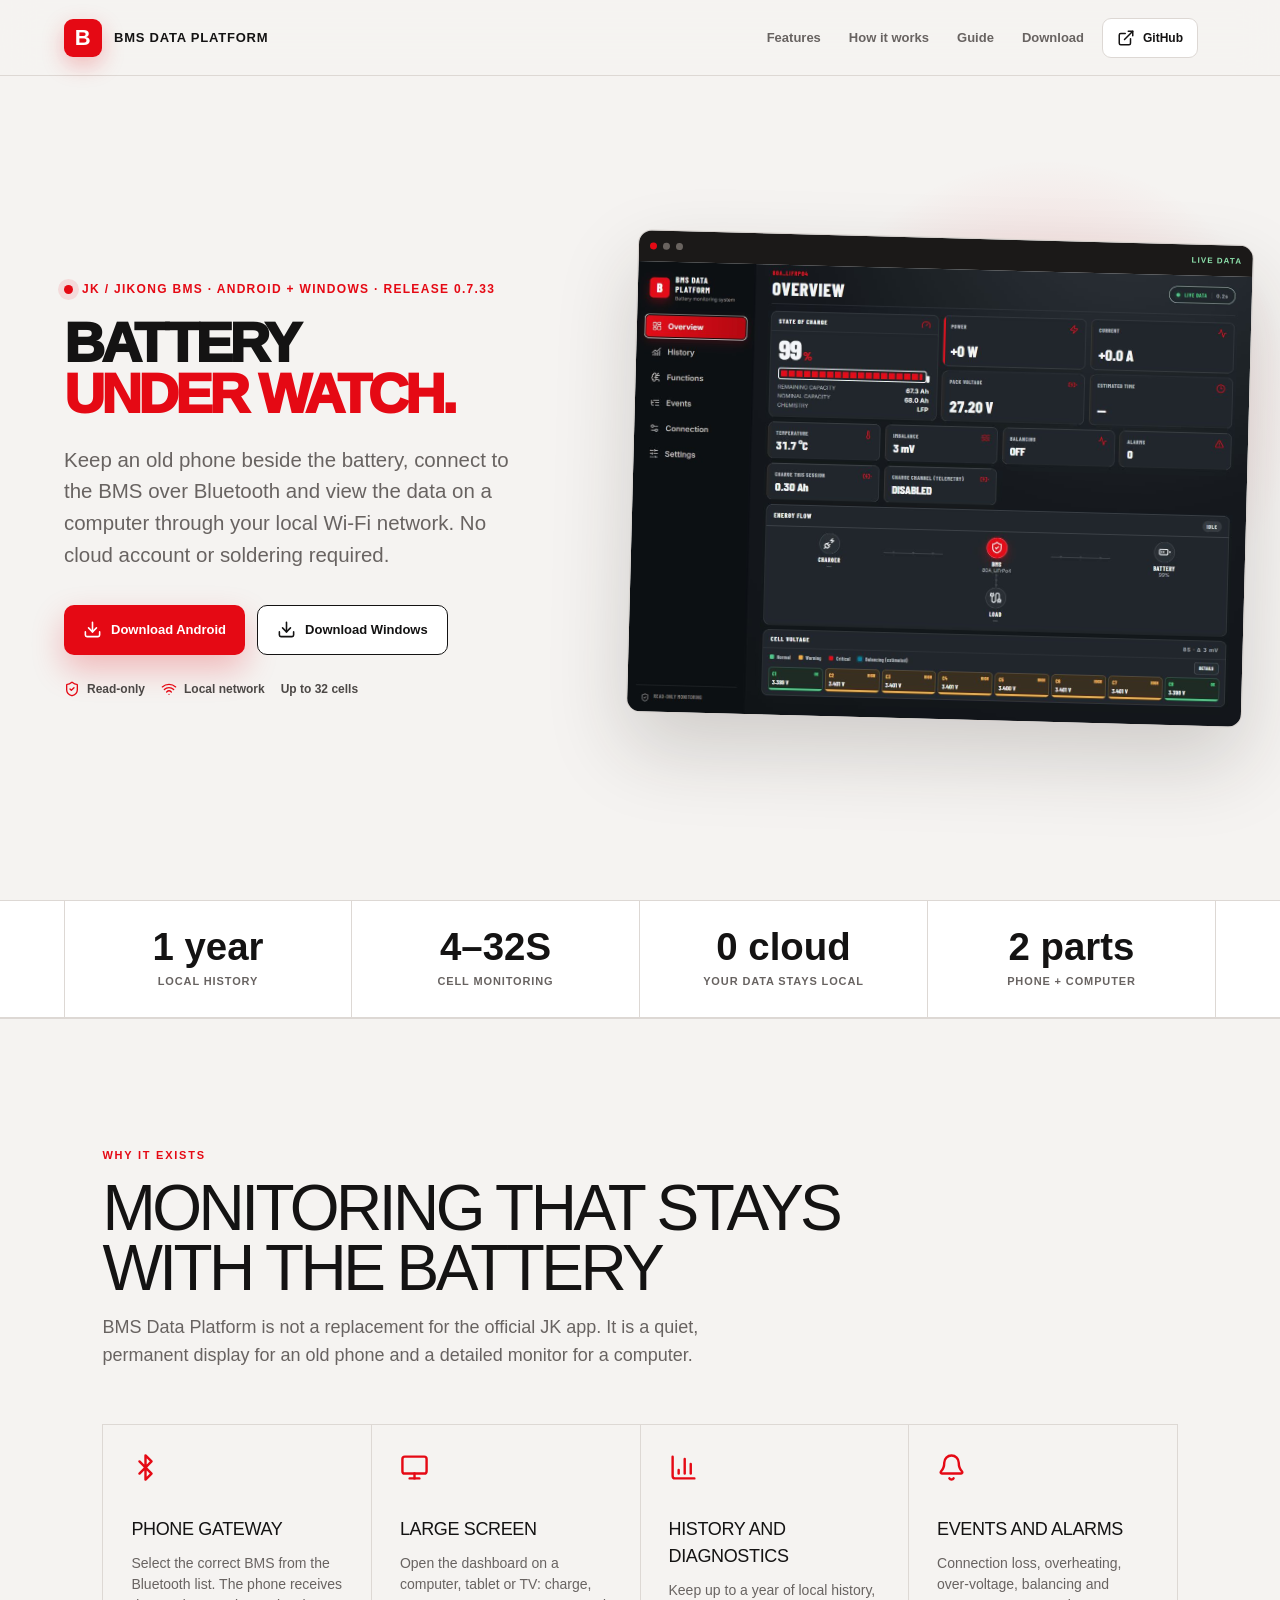
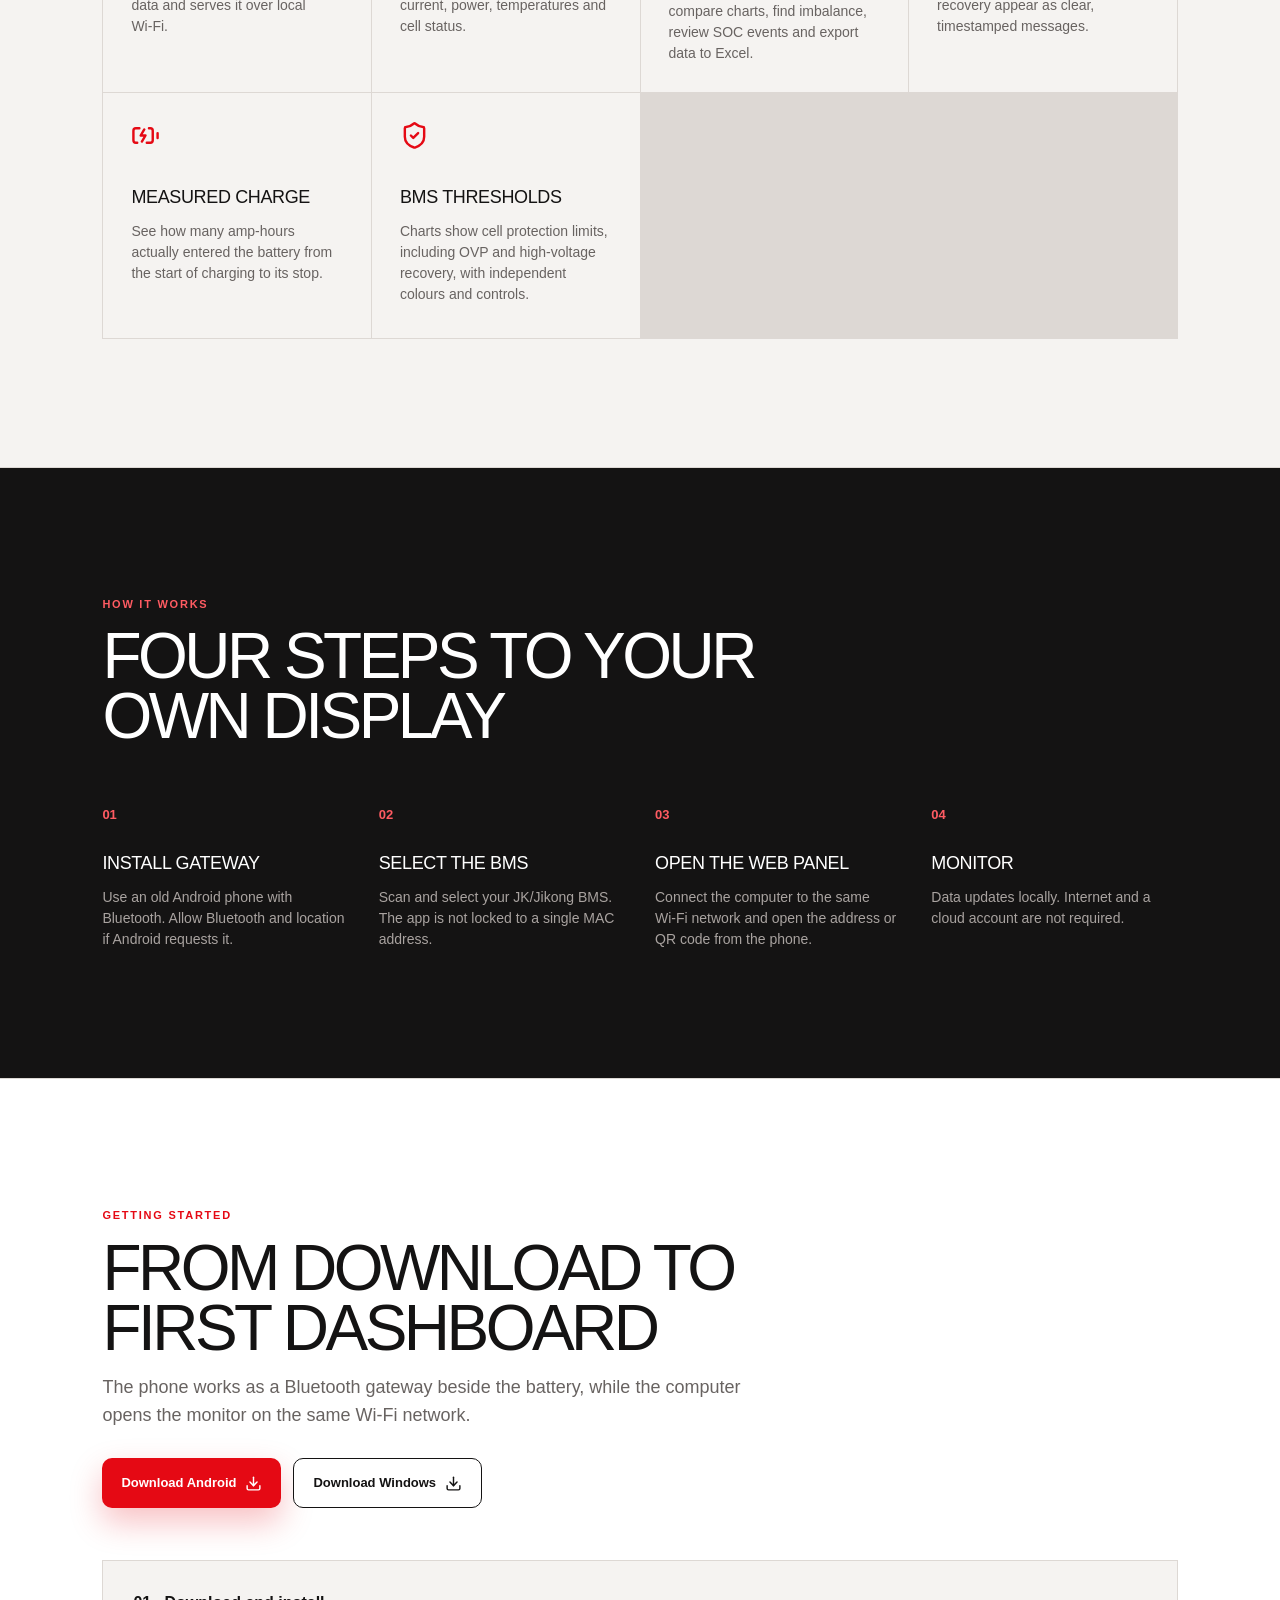
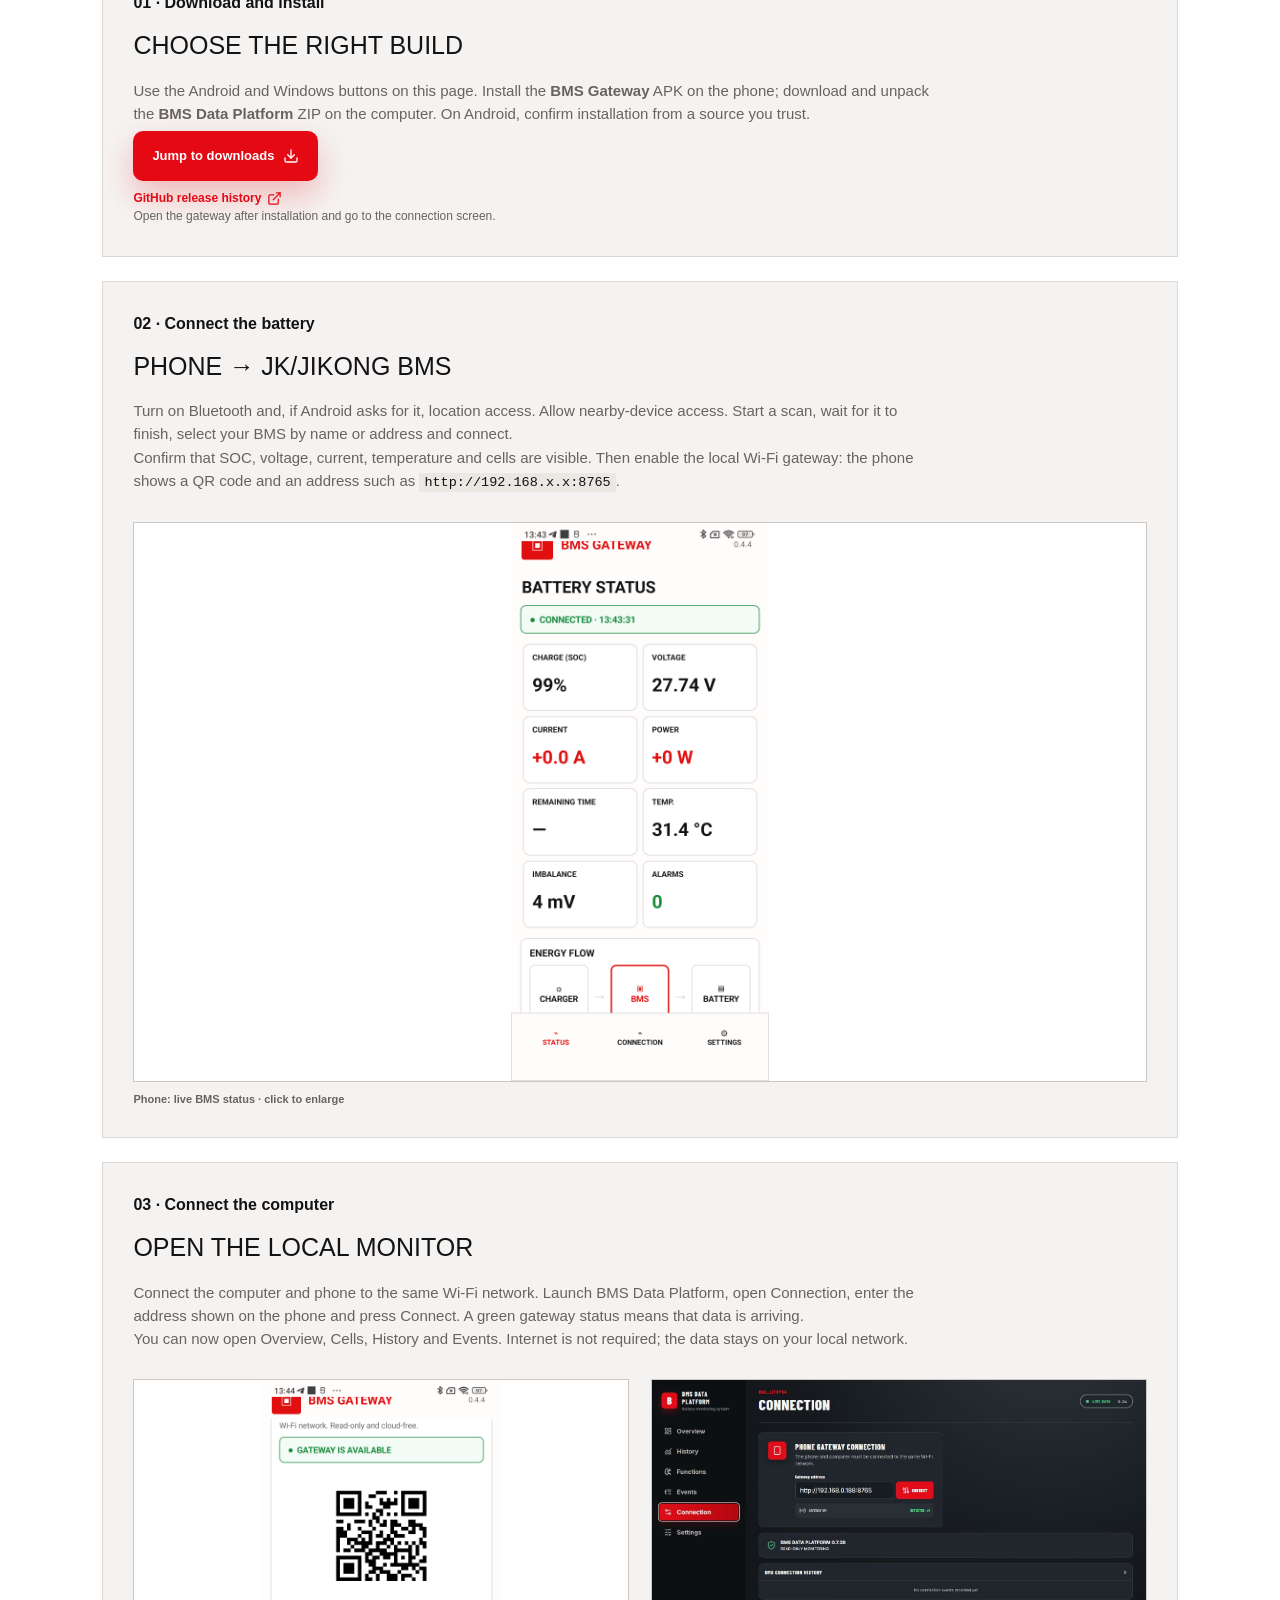
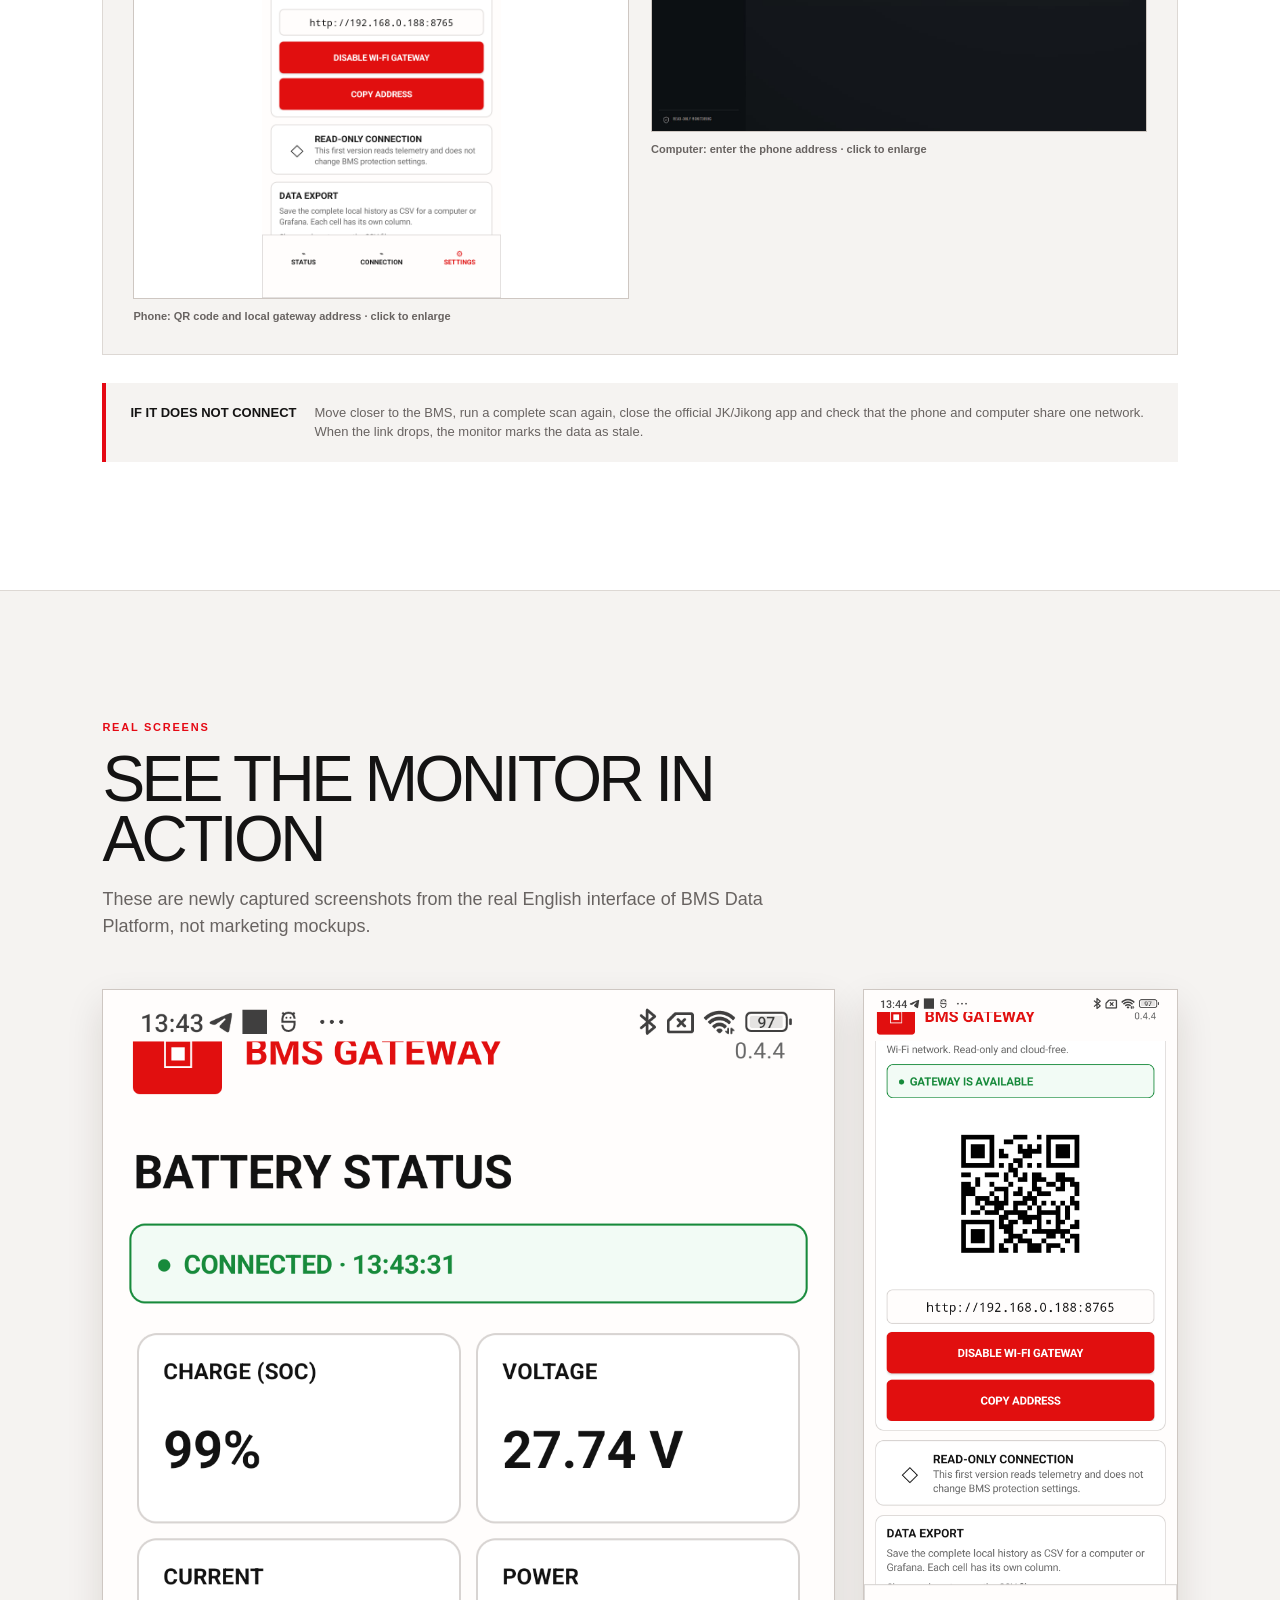
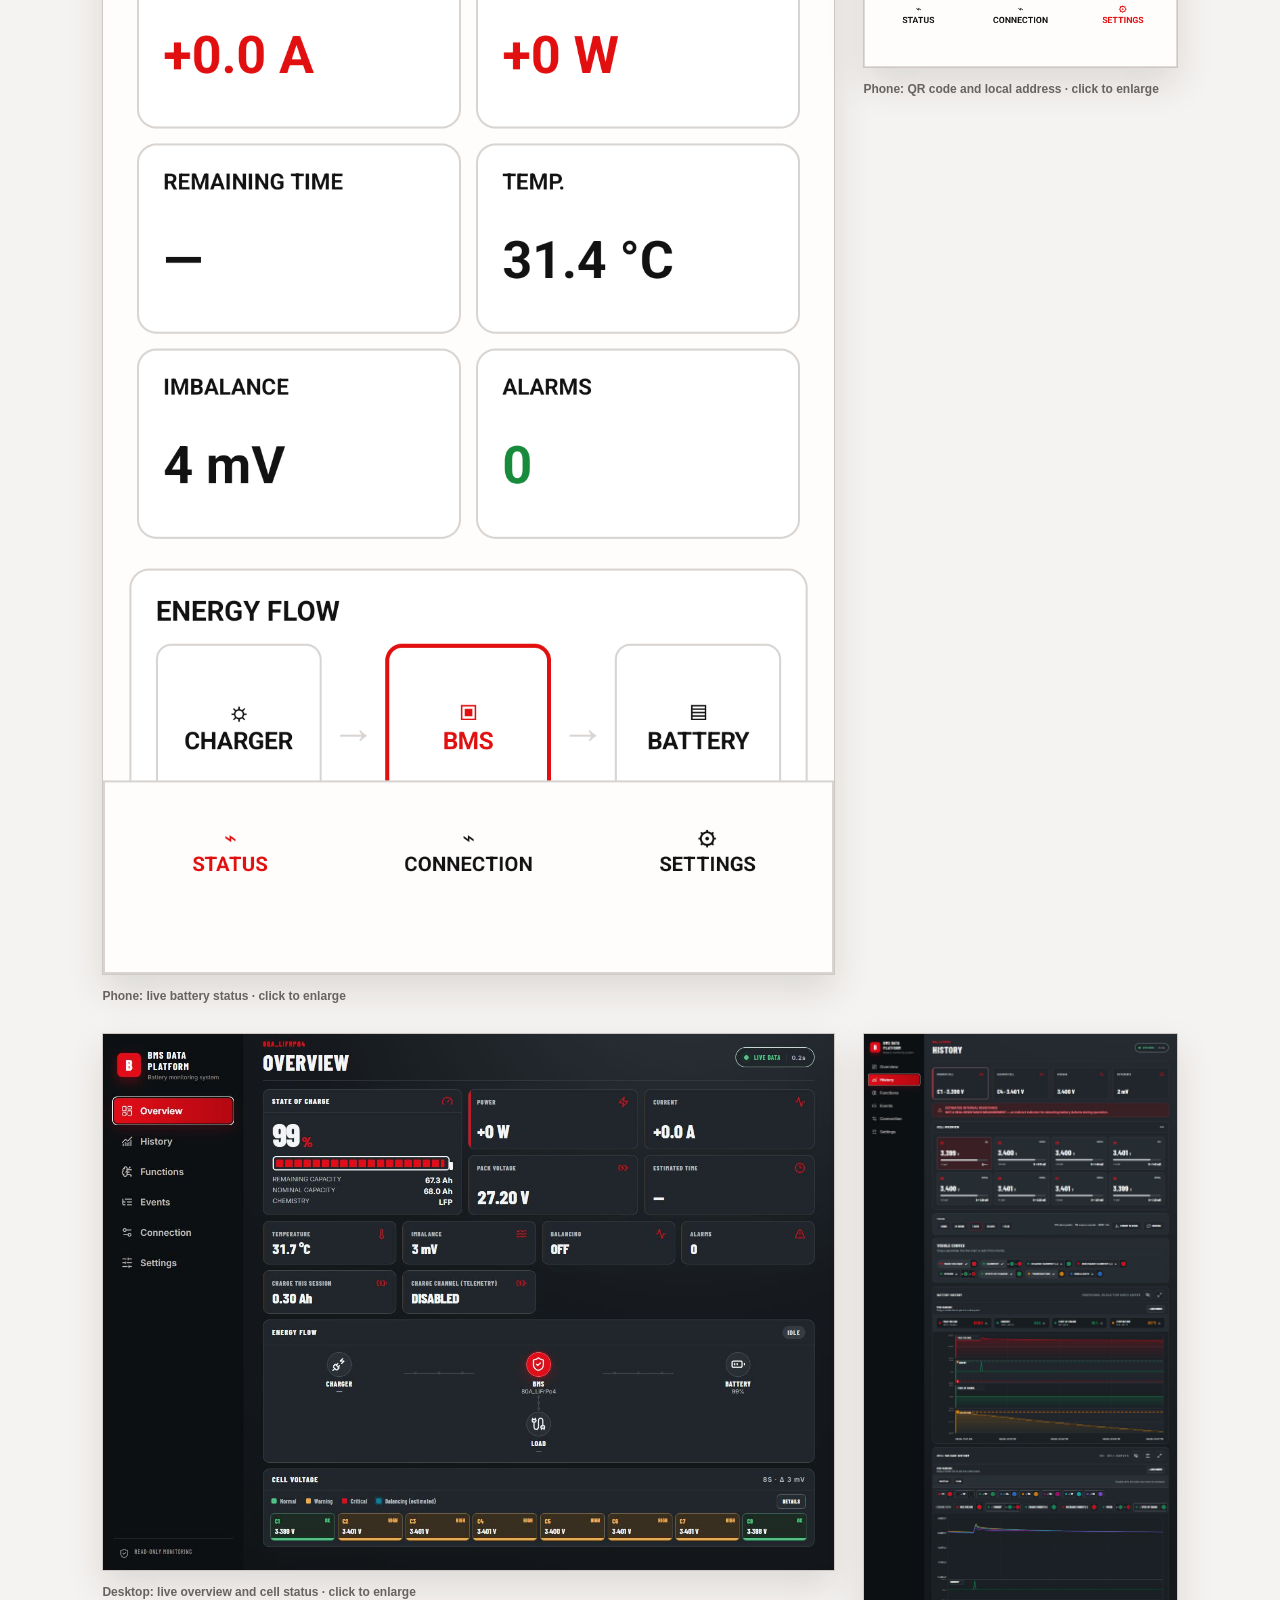
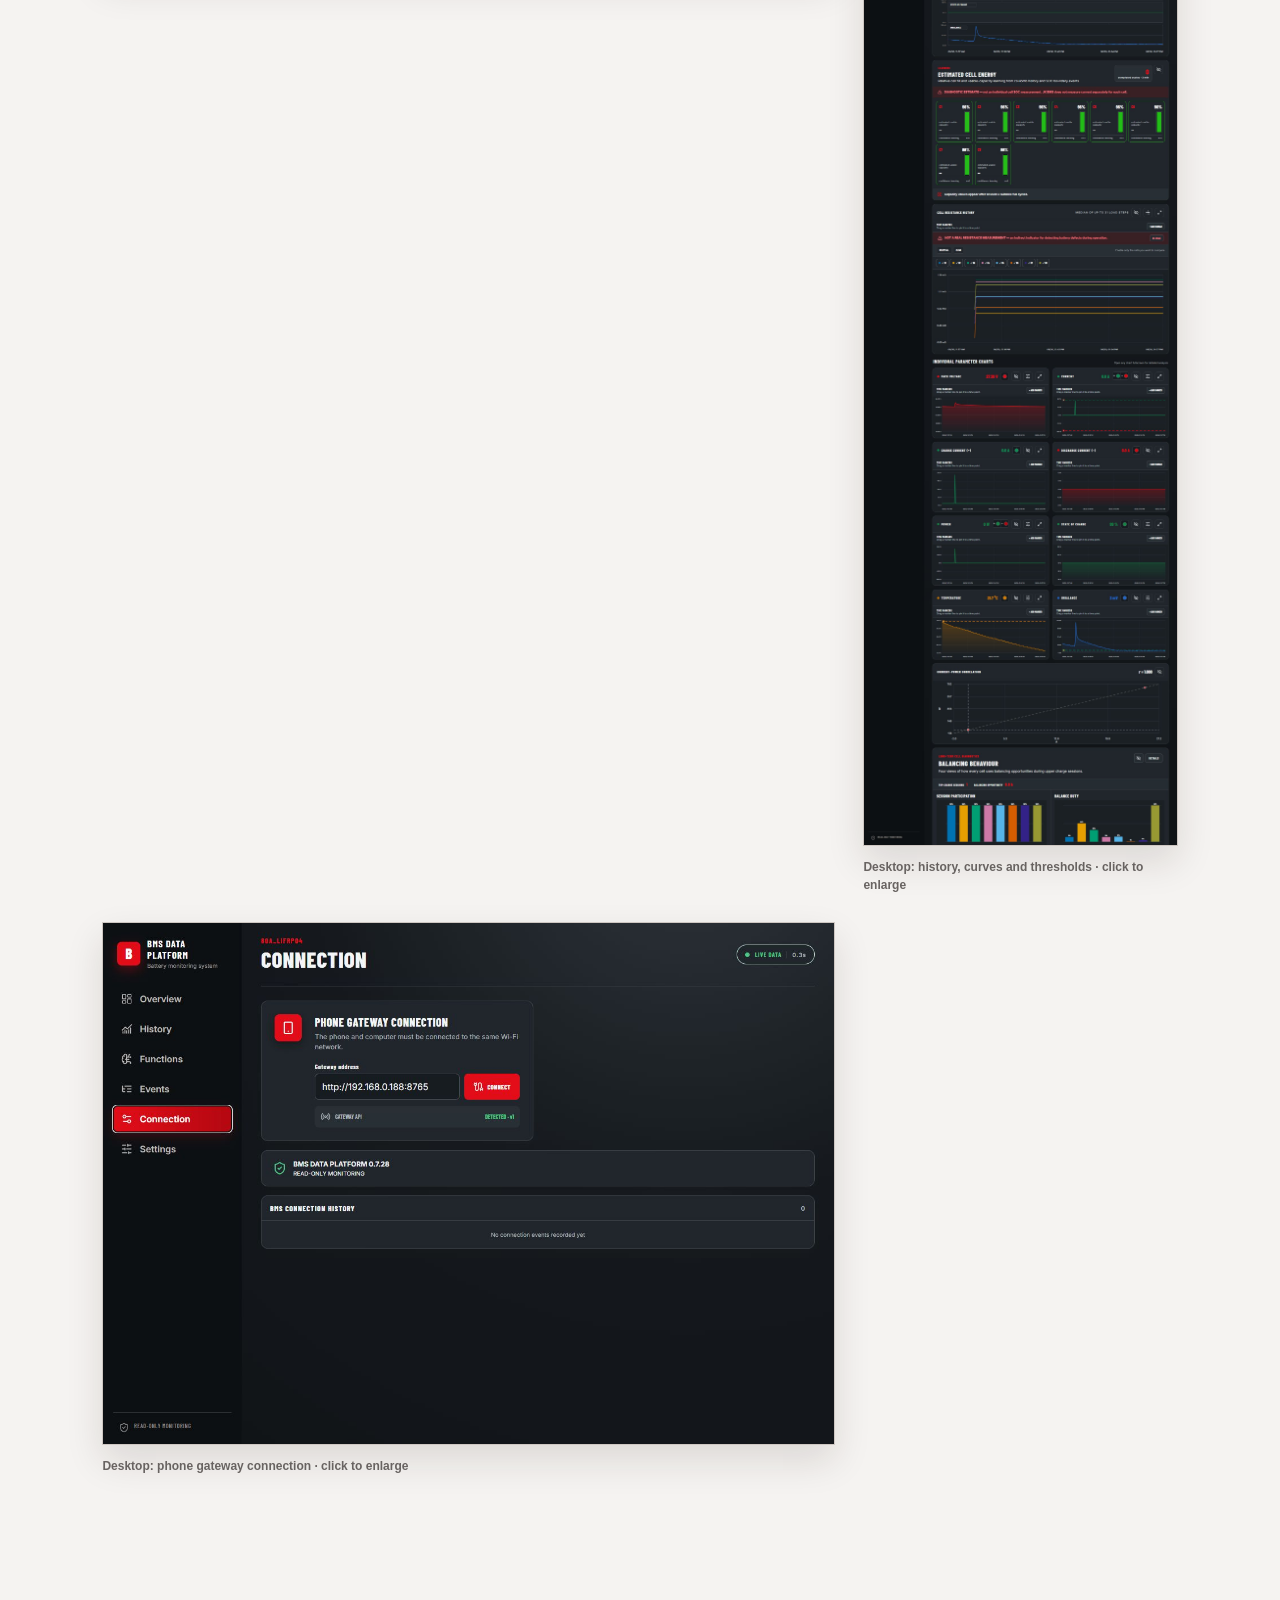
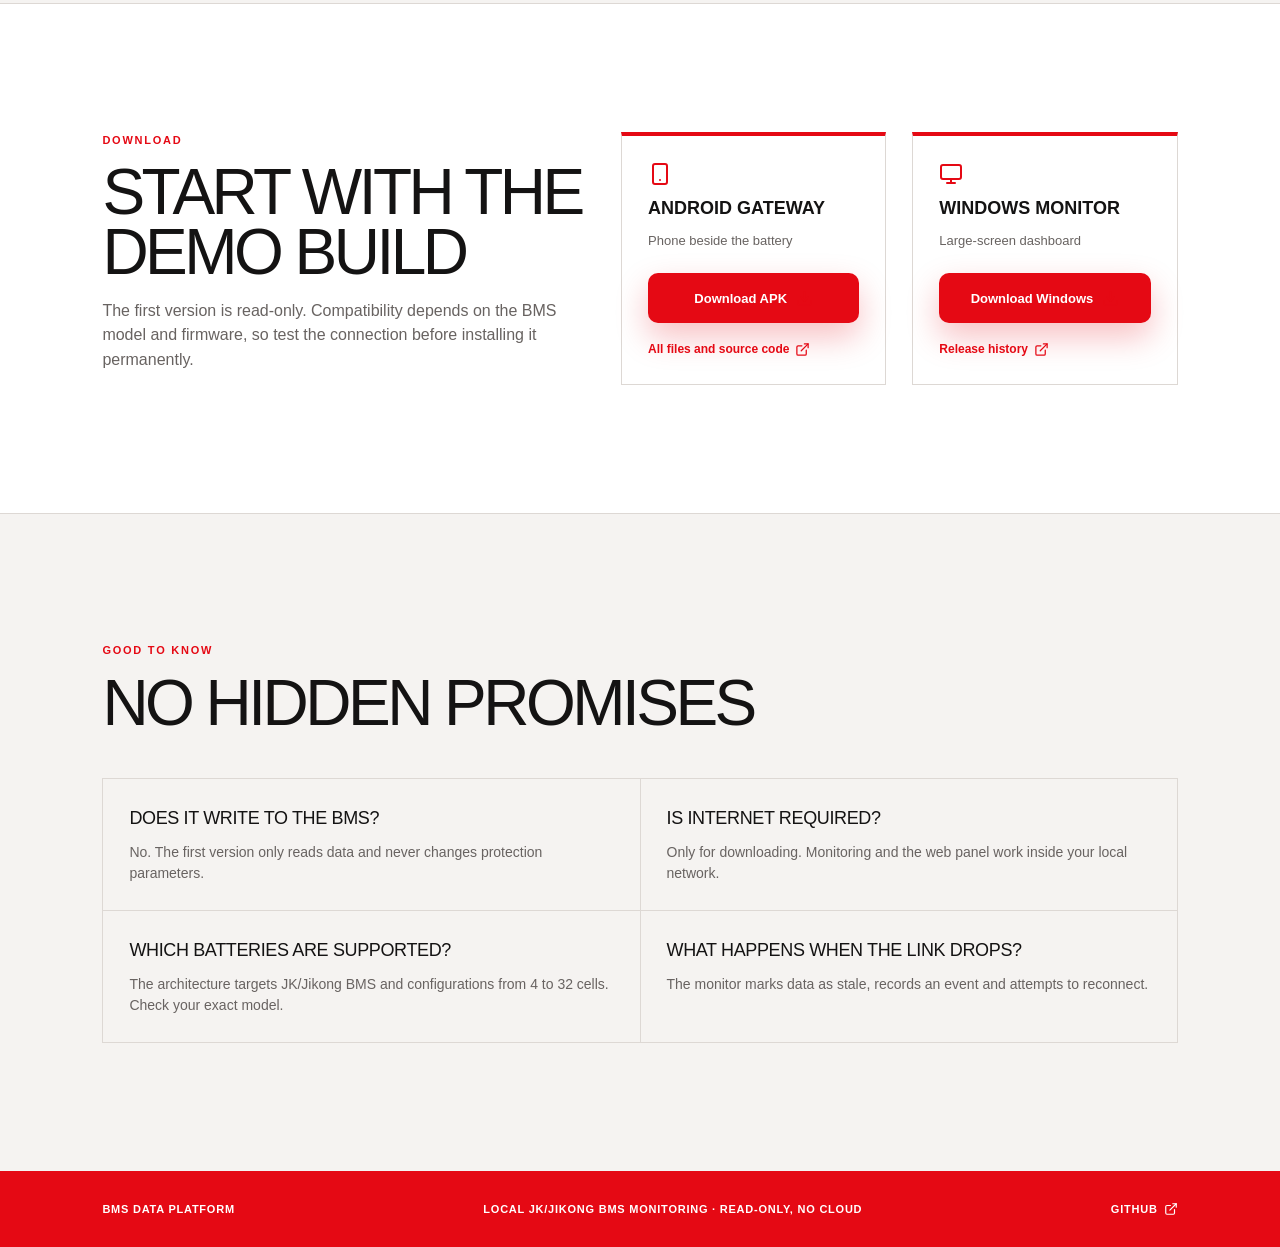
==== commit 3874c41b: "Update download links for 0.7.33" ====
--- a/en/index.html
+++ b/en/index.html
@@ -1,2 +1,2 @@
 <!DOCTYPE html><html lang="en"><head><meta charSet="utf-8"/><meta name="viewport" content="width=device-width, initial-scale=1"/><link rel="preload" href="/desktop-overview.png" as="image"/><link rel="stylesheet" href="/_next/static/css/index.B_nz7eXu.css" data-rsc-css-href="/_next/static/css/index.B_nz7eXu.css" data-precedence="vite-rsc/importer-resources"/><link rel="modulepreload" fetchPriority="low" href="/_next/static/chunks/index-C29M66gN.js"/><script src="/_next/static/chunks/rolldown-runtime-C60lm6uB.js" type="module" async=""></script><script src="/_next/static/chunks/framework-D_rUT4EX.js" type="module" async=""></script><link rel="modulepreload" href="/_next/static/chunks/layout-segment-context-CKFwYsbY.js" crossorigin=""/><link rel="modulepreload" href="/_next/static/chunks/Icon-DGqOihj9.js" crossorigin=""/><link rel="modulepreload" href="/_next/static/chunks/LightboxImage-9a_vE-aG.js" crossorigin=""/><title>BMS Data Platform — JK/Jikong BMS monitoring</title><meta name="description" content="A read-only Android Bluetooth gateway and Windows dashboard for JK/Jikong BMS, with local history, charts and diagnostics."/><script>Object.assign(((self[Symbol.for("vinext.navigationRuntime")]??={bootstrap:{routeManifest:null},functions:{}}).bootstrap.rsc??={rsc:[]}),{params:{},nav:{"pathname":"/en","searchParams":[]}})</script><link rel="modulepreload" href="/_next/static/chunks/index-C29M66gN.js" />
-</head><body><main><header class="site-header"><a class="brand" href="#top" aria-label="BMS Data Platform — home"><span>B</span><strong>BMS DATA PLATFORM</strong></a><nav aria-label="Main navigation"><a href="#features">Features</a><a href="#how">How it works</a><a href="#guide">Guide</a><a href="#download">Download</a></nav><a class="header-github" href="https://github.com/zayants/bms-data-platform/releases/tag/v0.7.32" target="_blank" rel="noreferrer"><svg xmlns="http://www.w3.org/2000/svg" width="18" height="18" viewBox="0 0 24 24" fill="none" stroke="currentColor" stroke-width="2" stroke-linecap="round" stroke-linejoin="round" class="lucide lucide-external-link" aria-hidden="true"><path d="M15 3h6v6"></path><path d="M10 14 21 3"></path><path d="M18 13v6a2 2 0 0 1-2 2H5a2 2 0 0 1-2-2V8a2 2 0 0 1 2-2h6"></path></svg> GitHub</a></header><section id="top" class="hero"><div class="hero-copy"><div class="eyebrow"><span></span> JK / Jikong BMS · Android + Windows · release 0.7.32</div><h1>Battery<br/><em>under watch.</em></h1><p class="lead">Keep an old phone beside the battery, connect to the BMS over Bluetooth and view the data on a computer through your local Wi‑Fi network. No cloud account or soldering required.</p><div class="hero-actions"><a class="button primary" href="https://github.com/zayants/bms-data-platform/releases/download/v0.7.32/BMS-Gateway-0.4.7-Android.apk"><svg xmlns="http://www.w3.org/2000/svg" width="19" height="19" viewBox="0 0 24 24" fill="none" stroke="currentColor" stroke-width="2" stroke-linecap="round" stroke-linejoin="round" class="lucide lucide-download" aria-hidden="true"><path d="M12 15V3"></path><path d="M21 15v4a2 2 0 0 1-2 2H5a2 2 0 0 1-2-2v-4"></path><path d="m7 10 5 5 5-5"></path></svg> Download Android</a><a class="button secondary" href="https://github.com/zayants/bms-data-platform/releases/download/v0.7.32/BMS-Data-Platform-0.7.32-Windows-x64.zip"><svg xmlns="http://www.w3.org/2000/svg" width="19" height="19" viewBox="0 0 24 24" fill="none" stroke="currentColor" stroke-width="2" stroke-linecap="round" stroke-linejoin="round" class="lucide lucide-download" aria-hidden="true"><path d="M12 15V3"></path><path d="M21 15v4a2 2 0 0 1-2 2H5a2 2 0 0 1-2-2v-4"></path><path d="m7 10 5 5 5-5"></path></svg> Download Windows</a></div><div class="trust-row"><span><svg xmlns="http://www.w3.org/2000/svg" width="24" height="24" viewBox="0 0 24 24" fill="none" stroke="currentColor" stroke-width="2" stroke-linecap="round" stroke-linejoin="round" class="lucide lucide-shield-check" aria-hidden="true"><path d="M20 13c0 5-3.5 7.5-7.66 8.95a1 1 0 0 1-.67-.01C7.5 20.5 4 18 4 13V6a1 1 0 0 1 1-1c2 0 4.5-1.2 6.24-2.72a1.17 1.17 0 0 1 1.52 0C14.51 3.81 17 5 19 5a1 1 0 0 1 1 1z"></path><path d="m9 12 2 2 4-4"></path></svg> Read-only</span><span><svg xmlns="http://www.w3.org/2000/svg" width="24" height="24" viewBox="0 0 24 24" fill="none" stroke="currentColor" stroke-width="2" stroke-linecap="round" stroke-linejoin="round" class="lucide lucide-wifi" aria-hidden="true"><path d="M12 20h.01"></path><path d="M2 8.82a15 15 0 0 1 20 0"></path><path d="M5 12.859a10 10 0 0 1 14 0"></path><path d="M8.5 16.429a5 5 0 0 1 7 0"></path></svg> Local network</span><span>Up to 32 cells</span></div></div><div class="hero-product" aria-label="Real BMS Data Platform screens"><div class="screen-window"><div class="window-bar"><i></i><i></i><i></i><span>LIVE DATA</span></div><img src="/desktop-overview.png" alt="Real BMS Monitor screen with charge, power and cells"/></div></div></section><section class="proof-strip" aria-label="Key capabilities"><div><strong>1 year</strong><span>local history</span></div><div><strong>4–32S</strong><span>cell monitoring</span></div><div><strong>0 cloud</strong><span>your data stays local</span></div><div><strong>2 parts</strong><span>phone + computer</span></div></section><section id="features" class="section features-section"><div class="section-kicker">Why it exists</div><h2>Monitoring that stays with the battery</h2><p class="section-intro">BMS Data Platform is not a replacement for the official JK app. It is a quiet, permanent display for an old phone and a detailed monitor for a computer.</p><div class="feature-grid"><article><svg xmlns="http://www.w3.org/2000/svg" width="24" height="24" viewBox="0 0 24 24" fill="none" stroke="currentColor" stroke-width="2" stroke-linecap="round" stroke-linejoin="round" class="lucide lucide-bluetooth" aria-hidden="true"><path d="m7 7 10 10-5 5V2l5 5L7 17"></path></svg><h3>Phone gateway</h3><p>Select the correct BMS from the Bluetooth list. The phone receives data and serves it over local Wi‑Fi.</p></article><article><svg xmlns="http://www.w3.org/2000/svg" width="24" height="24" viewBox="0 0 24 24" fill="none" stroke="currentColor" stroke-width="2" stroke-linecap="round" stroke-linejoin="round" class="lucide lucide-monitor" aria-hidden="true"><rect width="20" height="14" x="2" y="3" rx="2"></rect><line x1="8" x2="16" y1="21" y2="21"></line><line x1="12" x2="12" y1="17" y2="21"></line></svg><h3>Large screen</h3><p>Open the dashboard on a computer, tablet or TV: charge, current, power, temperatures and cell status.</p></article><article><svg xmlns="http://www.w3.org/2000/svg" width="24" height="24" viewBox="0 0 24 24" fill="none" stroke="currentColor" stroke-width="2" stroke-linecap="round" stroke-linejoin="round" class="lucide lucide-chart-column" aria-hidden="true"><path d="M3 3v16a2 2 0 0 0 2 2h16"></path><path d="M18 17V9"></path><path d="M13 17V5"></path><path d="M8 17v-3"></path></svg><h3>History and diagnostics</h3><p>Keep up to a year of local history, compare charts, find imbalance, review SOC events and export data to Excel.</p></article><article><svg xmlns="http://www.w3.org/2000/svg" width="24" height="24" viewBox="0 0 24 24" fill="none" stroke="currentColor" stroke-width="2" stroke-linecap="round" stroke-linejoin="round" class="lucide lucide-bell" aria-hidden="true"><path d="M10.268 21a2 2 0 0 0 3.464 0"></path><path d="M3.262 15.326A1 1 0 0 0 4 17h16a1 1 0 0 0 .74-1.673C19.41 13.956 18 12.499 18 8A6 6 0 0 0 6 8c0 4.499-1.411 5.956-2.738 7.326"></path></svg><h3>Events and alarms</h3><p>Connection loss, overheating, over-voltage, balancing and recovery appear as clear, timestamped messages.</p></article><article><svg xmlns="http://www.w3.org/2000/svg" width="24" height="24" viewBox="0 0 24 24" fill="none" stroke="currentColor" stroke-width="2" stroke-linecap="round" stroke-linejoin="round" class="lucide lucide-battery-charging" aria-hidden="true"><path d="m11 7-3 5h4l-3 5"></path><path d="M14.856 6H16a2 2 0 0 1 2 2v8a2 2 0 0 1-2 2h-2.935"></path><path d="M22 14v-4"></path><path d="M5.14 18H4a2 2 0 0 1-2-2V8a2 2 0 0 1 2-2h2.936"></path></svg><h3>Measured charge</h3><p>See how many amp-hours actually entered the battery from the start of charging to its stop.</p></article><article><svg xmlns="http://www.w3.org/2000/svg" width="24" height="24" viewBox="0 0 24 24" fill="none" stroke="currentColor" stroke-width="2" stroke-linecap="round" stroke-linejoin="round" class="lucide lucide-shield-check" aria-hidden="true"><path d="M20 13c0 5-3.5 7.5-7.66 8.95a1 1 0 0 1-.67-.01C7.5 20.5 4 18 4 13V6a1 1 0 0 1 1-1c2 0 4.5-1.2 6.24-2.72a1.17 1.17 0 0 1 1.52 0C14.51 3.81 17 5 19 5a1 1 0 0 1 1 1z"></path><path d="m9 12 2 2 4-4"></path></svg><h3>BMS thresholds</h3><p>Charts show cell protection limits, including OVP and high-voltage recovery, with independent colours and controls.</p></article></div></section><section id="how" class="section how-section"><div class="section-kicker">How it works</div><h2>Four steps to your own display</h2><div class="steps"><div><b>01</b><h3>Install Gateway</h3><p>Use an old Android phone with Bluetooth. Allow Bluetooth and location if Android requests it.</p></div><div><b>02</b><h3>Select the BMS</h3><p>Scan and select your JK/Jikong BMS. The app is not locked to a single MAC address.</p></div><div><b>03</b><h3>Open the web panel</h3><p>Connect the computer to the same Wi‑Fi network and open the address or QR code from the phone.</p></div><div><b>04</b><h3>Monitor</h3><p>Data updates locally. Internet and a cloud account are not required.</p></div></div></section><section id="guide" class="section guide-section"><div class="section-kicker">Getting started</div><h2>From download to first dashboard</h2><p class="section-intro">The phone works as a Bluetooth gateway beside the battery, while the computer opens the monitor on the same Wi‑Fi network.</p><div class="guide-download-actions" aria-label="Download apps before starting"><a class="button primary" href="https://github.com/zayants/bms-data-platform/releases/download/v0.7.32/BMS-Gateway-0.4.7-Android.apk">Download Android <svg xmlns="http://www.w3.org/2000/svg" width="17" height="17" viewBox="0 0 24 24" fill="none" stroke="currentColor" stroke-width="2" stroke-linecap="round" stroke-linejoin="round" class="lucide lucide-download" aria-hidden="true"><path d="M12 15V3"></path><path d="M21 15v4a2 2 0 0 1-2 2H5a2 2 0 0 1-2-2v-4"></path><path d="m7 10 5 5 5-5"></path></svg></a><a class="button secondary" href="https://github.com/zayants/bms-data-platform/releases/download/v0.7.32/BMS-Data-Platform-0.7.32-Windows-x64.zip">Download Windows <svg xmlns="http://www.w3.org/2000/svg" width="17" height="17" viewBox="0 0 24 24" fill="none" stroke="currentColor" stroke-width="2" stroke-linecap="round" stroke-linejoin="round" class="lucide lucide-download" aria-hidden="true"><path d="M12 15V3"></path><path d="M21 15v4a2 2 0 0 1-2 2H5a2 2 0 0 1-2-2v-4"></path><path d="m7 10 5 5 5-5"></path></svg></a></div><div class="guide-list"><article class="guide-step"><div class="guide-copy"><b>01 · Download and install</b><h3>Choose the right build</h3><p>Use the Android and Windows buttons on this page. Install the <strong>BMS Gateway</strong> APK on the phone; download and unpack the <strong>BMS Data Platform</strong> ZIP on the computer. On Android, confirm installation from a source you trust.</p><a class="button primary" href="#download">Jump to downloads <svg xmlns="http://www.w3.org/2000/svg" width="16" height="16" viewBox="0 0 24 24" fill="none" stroke="currentColor" stroke-width="2" stroke-linecap="round" stroke-linejoin="round" class="lucide lucide-download" aria-hidden="true"><path d="M12 15V3"></path><path d="M21 15v4a2 2 0 0 1-2 2H5a2 2 0 0 1-2-2v-4"></path><path d="m7 10 5 5 5-5"></path></svg></a><a class="text-link" href="https://github.com/zayants/bms-data-platform/releases/tag/v0.7.32" target="_blank" rel="noreferrer">GitHub release history <svg xmlns="http://www.w3.org/2000/svg" width="15" height="15" viewBox="0 0 24 24" fill="none" stroke="currentColor" stroke-width="2" stroke-linecap="round" stroke-linejoin="round" class="lucide lucide-external-link" aria-hidden="true"><path d="M15 3h6v6"></path><path d="M10 14 21 3"></path><path d="M18 13v6a2 2 0 0 1-2 2H5a2 2 0 0 1-2-2V8a2 2 0 0 1 2-2h6"></path></svg></a><p class="guide-note">Open the gateway after installation and go to the connection screen.</p></div></article><article class="guide-step"><div class="guide-copy"><b>02 · Connect the battery</b><h3>Phone → JK/Jikong BMS</h3><p>Turn on Bluetooth and, if Android asks for it, location access. Allow nearby-device access. Start a scan, wait for it to finish, select your BMS by name or address and connect.</p><p>Confirm that SOC, voltage, current, temperature and cells are visible. Then enable the local Wi‑Fi gateway: the phone shows a QR code and an address such as <code>http://192.168.x.x:8765</code>.</p></div><figure><button class="zoomable-image" type="button" aria-label="Увеличить изображение: Real English BMS Gateway battery status screen"><img src="/android-status-en.png" alt="Real English BMS Gateway battery status screen"/></button><figcaption>Phone: live BMS status · click to enlarge</figcaption></figure></article><article class="guide-step"><div class="guide-copy"><b>03 · Connect the computer</b><h3>Open the local monitor</h3><p>Connect the computer and phone to the same Wi‑Fi network. Launch BMS Data Platform, open Connection, enter the address shown on the phone and press Connect. A green gateway status means that data is arriving.</p><p>You can now open Overview, Cells, History and Events. Internet is not required; the data stays on your local network.</p></div><div class="guide-pair"><figure><button class="zoomable-image" type="button" aria-label="Увеличить изображение: Real English BMS Gateway QR code and local address"><img src="/android-settings-en.png" alt="Real English BMS Gateway QR code and local address"/></button><figcaption>Phone: QR code and local gateway address · click to enlarge</figcaption></figure><figure><button class="zoomable-image" type="button" aria-label="Увеличить изображение: Computer connection screen for the phone gateway"><img src="/guide-desktop-connection.png" alt="Computer connection screen for the phone gateway"/></button><figcaption>Computer: enter the phone address · click to enlarge</figcaption></figure></div></article></div><div class="guide-troubles"><strong>If it does not connect</strong><span>Move closer to the BMS, run a complete scan again, close the official JK/Jikong app and check that the phone and computer share one network. When the link drops, the monitor marks the data as stale.</span></div></section><section class="section screenshots-section"><div class="section-kicker">Real screens</div><h2>See the monitor in action</h2><p class="section-intro">These are newly captured screenshots from the real English interface of BMS Data Platform, not marketing mockups.</p><div class="shot-grid"><figure><button class="zoomable-image" type="button" aria-label="Увеличить изображение: Real English BMS Gateway status"><img src="/android-status-en.png" alt="Real English BMS Gateway status"/></button><figcaption>Phone: live battery status · click to enlarge</figcaption></figure><figure><button class="zoomable-image" type="button" aria-label="Увеличить изображение: Real English BMS Gateway local Wi-Fi gateway"><img src="/android-settings-en.png" alt="Real English BMS Gateway local Wi-Fi gateway"/></button><figcaption>Phone: QR code and local address · click to enlarge</figcaption></figure><figure><button class="zoomable-image" type="button" aria-label="Увеличить изображение: Real English BMS Data Platform overview"><img src="/desktop-overview.png" alt="Real English BMS Data Platform overview"/></button><figcaption>Desktop: live overview and cell status · click to enlarge</figcaption></figure><figure><button class="zoomable-image" type="button" aria-label="Увеличить изображение: Real English BMS Data Platform history screen"><img src="/desktop-history.png" alt="Real English BMS Data Platform history screen"/></button><figcaption>Desktop: history, curves and thresholds · click to enlarge</figcaption></figure><figure><button class="zoomable-image" type="button" aria-label="Увеличить изображение: Real English BMS Data Platform connection screen"><img src="/desktop-connection.png" alt="Real English BMS Data Platform connection screen"/></button><figcaption>Desktop: phone gateway connection · click to enlarge</figcaption></figure></div></section><section id="download" class="section download-section"><div><div class="section-kicker">Download</div><h2>Start with the demo build</h2><p>The first version is read-only. Compatibility depends on the BMS model and firmware, so test the connection before installing it permanently.</p></div><div class="download-card"><svg xmlns="http://www.w3.org/2000/svg" width="24" height="24" viewBox="0 0 24 24" fill="none" stroke="currentColor" stroke-width="2" stroke-linecap="round" stroke-linejoin="round" class="lucide lucide-smartphone" aria-hidden="true"><rect width="14" height="20" x="5" y="2" rx="2" ry="2"></rect><path d="M12 18h.01"></path></svg><strong>Android Gateway</strong><span>Phone beside the battery</span><a class="button primary" href="https://github.com/zayants/bms-data-platform/releases/download/v0.7.32/BMS-Gateway-0.4.7-Android.apk">Download APK <svg xmlns="http://www.w3.org/2000/svg" width="17" height="17" viewBox="0 0 24 24" fill="none" stroke="currentColor" stroke-width="2" stroke-linecap="round" stroke-linejoin="round" class="lucide lucide-download" aria-hidden="true"><path d="M12 15V3"></path><path d="M21 15v4a2 2 0 0 1-2 2H5a2 2 0 0 1-2-2v-4"></path><path d="m7 10 5 5 5-5"></path></svg></a><a class="text-link" href="https://github.com/zayants/bms-data-platform/releases/tag/v0.7.32" target="_blank" rel="noreferrer">All files and source code <svg xmlns="http://www.w3.org/2000/svg" width="15" height="15" viewBox="0 0 24 24" fill="none" stroke="currentColor" stroke-width="2" stroke-linecap="round" stroke-linejoin="round" class="lucide lucide-external-link" aria-hidden="true"><path d="M15 3h6v6"></path><path d="M10 14 21 3"></path><path d="M18 13v6a2 2 0 0 1-2 2H5a2 2 0 0 1-2-2V8a2 2 0 0 1 2-2h6"></path></svg></a></div><div class="download-card"><svg xmlns="http://www.w3.org/2000/svg" width="24" height="24" viewBox="0 0 24 24" fill="none" stroke="currentColor" stroke-width="2" stroke-linecap="round" stroke-linejoin="round" class="lucide lucide-monitor" aria-hidden="true"><rect width="20" height="14" x="2" y="3" rx="2"></rect><line x1="8" x2="16" y1="21" y2="21"></line><line x1="12" x2="12" y1="17" y2="21"></line></svg><strong>Windows Monitor</strong><span>Large-screen dashboard</span><a class="button primary" href="https://github.com/zayants/bms-data-platform/releases/download/v0.7.32/BMS-Data-Platform-0.7.32-Windows-x64.zip">Download Windows <svg xmlns="http://www.w3.org/2000/svg" width="17" height="17" viewBox="0 0 24 24" fill="none" stroke="currentColor" stroke-width="2" stroke-linecap="round" stroke-linejoin="round" class="lucide lucide-download" aria-hidden="true"><path d="M12 15V3"></path><path d="M21 15v4a2 2 0 0 1-2 2H5a2 2 0 0 1-2-2v-4"></path><path d="m7 10 5 5 5-5"></path></svg></a><a class="text-link" href="https://github.com/zayants/bms-data-platform/releases/tag/v0.7.32" target="_blank" rel="noreferrer">Release history <svg xmlns="http://www.w3.org/2000/svg" width="15" height="15" viewBox="0 0 24 24" fill="none" stroke="currentColor" stroke-width="2" stroke-linecap="round" stroke-linejoin="round" class="lucide lucide-external-link" aria-hidden="true"><path d="M15 3h6v6"></path><path d="M10 14 21 3"></path><path d="M18 13v6a2 2 0 0 1-2 2H5a2 2 0 0 1-2-2V8a2 2 0 0 1 2-2h6"></path></svg></a></div></section><section class="section faq-section"><div class="section-kicker">Good to know</div><h2>No hidden promises</h2><div class="faq-grid"><div><h3>Does it write to the BMS?</h3><p>No. The first version only reads data and never changes protection parameters.</p></div><div><h3>Is internet required?</h3><p>Only for downloading. Monitoring and the web panel work inside your local network.</p></div><div><h3>Which batteries are supported?</h3><p>The architecture targets JK/Jikong BMS and configurations from 4 to 32 cells. Check your exact model.</p></div><div><h3>What happens when the link drops?</h3><p>The monitor marks data as stale, records an event and attempts to reconnect.</p></div></div></section><footer><span>BMS DATA PLATFORM</span><span>Local JK/Jikong BMS monitoring · read-only, no cloud</span><a href="https://github.com/zayants/bms-data-platform/releases/tag/v0.7.32" target="_blank" rel="noreferrer">GitHub <svg xmlns="http://www.w3.org/2000/svg" width="14" height="14" viewBox="0 0 24 24" fill="none" stroke="currentColor" stroke-width="2" stroke-linecap="round" stroke-linejoin="round" class="lucide lucide-external-link" aria-hidden="true"><path d="M15 3h6v6"></path><path d="M10 14 21 3"></path><path d="M18 13v6a2 2 0 0 1-2 2H5a2 2 0 0 1-2-2V8a2 2 0 0 1 2-2h6"></path></svg></a></footer></main><script type="module" src="/_next/static/chunks/index-C29M66gN.js" id="_R_" async=""></script><script>((self[Symbol.for("vinext.navigationRuntime")]??={bootstrap:{routeManifest:null},functions:{}}).bootstrap.rsc??={rsc:[]}).rsc.push("0:{\"page:/en\":\"$L1\",\"layout:/\":\"$L2\",\"route:/en\":\"$L3\",\"__route\":\"route:/en\",\"__interceptionContext\":null,\"__layoutIds\":[\"layout:/\"],\"__rootLayout\":\"/\",\"__bfcacheSegmentIdentities\":{\"layout:/\":\"[\\\"layout\\\",\\\"layout:/\\\",\\\"root-boundary:/\\\",\\\"\\\"]\",\"page:/en\":\"[\\\"page\\\",\\\"page:/en\\\",\\\"root-boundary:/\\\",\\\"[\\\\\\\"en\\\\\\\"]\\\"]\"},\"__srcPage\":[\"en\",\"page\"],\"__layoutFlags\":{\"layout:/\":\"s\"},\"__artifactCompatibility\":{\"schemaVersion\":1,\"graphVersion\":\"app-route-graph:45c790183ba88330\",\"deploymentVersion\":\"80465d3c-5ecc-47fe-9380-22f7e230789c\",\"appElementsSchemaVersion\":1,\"rscPayloadSchemaVersion\":1,\"rootBoundaryId\":\"/\",\"renderEpoch\":null}}\n")</script><script>((self[Symbol.for("vinext.navigationRuntime")]??={bootstrap:{routeManifest:null},functions:{}}).bootstrap.rsc??={rsc:[]}).rsc.push("4:I[\"416c5e021802\",[],\"Children\",1]\n")</script><script>((self[Symbol.for("vinext.navigationRuntime")]??={bootstrap:{routeManifest:null},functions:{}}).bootstrap.rsc??={rsc:[]}).rsc.push("5:I[\"8b58cbad025d\",[],\"GlobalErrorBoundary\",1]\n")</script><script>((self[Symbol.for("vinext.navigationRuntime")]??={bootstrap:{routeManifest:null},functions:{}}).bootstrap.rsc??={rsc:[]}).rsc.push("6:I[\"4d0b646553ed\",[],\"default\",1]\n")</script><script>((self[Symbol.for("vinext.navigationRuntime")]??={bootstrap:{routeManifest:null},functions:{}}).bootstrap.rsc??={rsc:[]}).rsc.push("7:I[\"8b58cbad025d\",[],\"ErrorBoundary\",1]\n")</script><script>((self[Symbol.for("vinext.navigationRuntime")]??={bootstrap:{routeManifest:null},functions:{}}).bootstrap.rsc??={rsc:[]}).rsc.push("8:I[\"f4fa97b4c255\",[],\"LayoutSegmentProvider\",1]\n")</script><script>((self[Symbol.for("vinext.navigationRuntime")]??={bootstrap:{routeManifest:null},functions:{}}).bootstrap.rsc??={rsc:[]}).rsc.push("9:I[\"416c5e021802\",[],\"Slot\",1]\n")</script><script>((self[Symbol.for("vinext.navigationRuntime")]??={bootstrap:{routeManifest:null},functions:{}}).bootstrap.rsc??={rsc:[]}).rsc.push("a:I[\"8b58cbad025d\",[],\"NotFoundBoundary\",1]\n")</script><script>((self[Symbol.for("vinext.navigationRuntime")]??={bootstrap:{routeManifest:null},functions:{}}).bootstrap.rsc??={rsc:[]}).rsc.push("b:I[\"877bf9fc4568\",[],\"AppRouterScrollTarget\",1]\n")</script><script>((self[Symbol.for("vinext.navigationRuntime")]??={bootstrap:{routeManifest:null},functions:{}}).bootstrap.rsc??={rsc:[]}).rsc.push("c:I[\"8b58cbad025d\",[],\"RedirectBoundary\",1]\n")</script><script>((self[Symbol.for("vinext.navigationRuntime")]??={bootstrap:{routeManifest:null},functions:{}}).bootstrap.rsc??={rsc:[]}).rsc.push(":HL[\"/_next/static/css/index.B_nz7eXu.css\",\"style\"     ]\n")</script><script>((self[Symbol.for("vinext.navigationRuntime")]??={bootstrap:{routeManifest:null},functions:{}}).bootstrap.rsc??={rsc:[]}).rsc.push("2:[[[\"$\",\"link\",\"css:/_next/static/css/index.B_nz7eXu.css\",{\"rel\":\"stylesheet\",\"precedence\":\"vite-rsc/importer-resources\",\"href\":\"/_next/static/css/index.B_nz7eXu.css\",\"data-rsc-css-href\":\"/_next/static/css/index.B_nz7eXu.css\"}],\"$undefined\"],[\"$\",\"html\",null,{\"lang\":\"en\",\"children\":[\"$\",\"body\",null,{\"children\":[\"$\",\"$L4\",null,{}]}]}]]\n")</script><script>((self[Symbol.for("vinext.navigationRuntime")]??={bootstrap:{routeManifest:null},functions:{}}).bootstrap.rsc??={rsc:[]}).rsc.push("3:[[[\"$\",\"meta\",null,{\"charSet\":\"utf-8\"}],[[\"$\",\"title\",\"0\",{\"children\":\"BMS Data Platform — JK/Jikong BMS monitoring\"}],[\"$\",\"meta\",\"1\",{\"name\":\"description\",\"content\":\"A read-only Android Bluetooth gateway and Windows dashboard for JK/Jikong BMS, with local history, charts and diagnostics.\"}]],[[\"$\",\"meta\",\"0\",{\"name\":\"viewport\",\"content\":\"width=device-width, initial-scale=1\"}]]],[\"$\",\"$L5\",null,{\"fallback\":\"$6\",\"children\":[\"$\",\"$L7\",null,{\"fallback\":\"$6\",\"children\":[\"$\",\"$L8\",null,{\"providerId\":\"layout:/\",\"segmentMap\":{\"children\":[\"en\"]},\"children\":[\"$\",\"$L9\",null,{\"id\":\"layout:/\",\"parallelSlots\":\"$undefined\",\"children\":[\"$\",\"$La\",null,{\"resetKey\":\"en\",\"fallback\":[[\"$\",\"title\",null,{\"children\":\"404: This page could not be found.\"}],[\"$\",\"div\",null,{\"style\":{\"fontFamily\":\"system-ui,\\\"Segoe UI\\\",Roboto,Helvetica,Arial,sans-serif,\\\"Apple Color Emoji\\\",\\\"Segoe UI Emoji\\\"\",\"height\":\"100vh\",\"textAlign\":\"center\",\"display\":\"flex\",\"flexDirection\":\"column\",\"alignItems\":\"center\",\"justifyContent\":\"center\"},\"children\":[\"$\",\"div\",null,{\"children\":[[\"$\",\"style\",null,{\"dangerouslySetInnerHTML\":{\"__html\":\"body{color:#000;background:#fff;margin:0}.next-error-h1{border-right:1px solid rgba(0,0,0,.3)}@media (prefers-color-scheme:dark){body{color:#fff;background:#000}.next-error-h1{border-right:1px solid rgba(255,255,255,.3)}}\"}}],[\"$\",\"h1\",null,{\"className\":\"next-error-h1\",\"style\":{\"display\":\"inline-block\",\"margin\":\"0 20px 0 0\",\"padding\":\"0 23px 0 0\",\"fontSize\":24,\"fontWeight\":500,\"verticalAlign\":\"top\",\"lineHeight\":\"49px\"},\"children\":404}],[\"$\",\"div\",null,{\"style\":{\"display\":\"inline-block\"},\"children\":[\"$\",\"h2\",null,{\"style\":{\"fontSize\":14,\"fontWeight\":400,\"lineHeight\":\"49px\",\"margin\":0},\"children\":\"This page could not be found.\"}]}]]}]}]],\"children\":[\"$\",\"$Lb\",null,{\"children\":[\"$\",\"$Lc\",null,{\"children\":[[\"$\",\"$L8\",null,{\"providerId\":\"page:/en\",\"segmentMap\":{\"children\":[\"__PAGE__\"]},\"children\":[\"$\",\"$L9\",null,{\"id\":\"page:/en\"}]}],null]}]}]}]}]}]}]}],null,null]\n")</script><script>((self[Symbol.for("vinext.navigationRuntime")]??={bootstrap:{routeManifest:null},functions:{}}).bootstrap.rsc??={rsc:[]}).rsc.push("d:I[\"066132fd2803\",[],\"default\",1]\n")</script><script>((self[Symbol.for("vinext.navigationRuntime")]??={bootstrap:{routeManifest:null},functions:{}}).bootstrap.rsc??={rsc:[]}).rsc.push(":HL[\"/desktop-overview.png\",\"image\"]\n")</script><script>((self[Symbol.for("vinext.navigationRuntime")]??={bootstrap:{routeManifest:null},functions:{}}).bootstrap.rsc??={rsc:[]}).rsc.push("1:[\"$\",\"main\",null,{\"children\":[[\"$\",\"header\",null,{\"className\":\"site-header\",\"children\":[[\"$\",\"a\",null,{\"className\":\"brand\",\"href\":\"#top\",\"aria-label\":\"BMS Data Platform — home\",\"children\":[[\"$\",\"span\",null,{\"children\":\"B\"}],[\"$\",\"strong\",null,{\"children\":\"BMS DATA PLATFORM\"}]]}],[\"$\",\"nav\",null,{\"aria-label\":\"Main navigation\",\"children\":[[\"$\",\"a\",null,{\"href\":\"#features\",\"children\":\"Features\"}],[\"$\",\"a\",null,{\"href\":\"#how\",\"children\":\"How it works\"}],[\"$\",\"a\",null,{\"href\":\"#guide\",\"children\":\"Guide\"}],[\"$\",\"a\",null,{\"href\":\"#download\",\"children\":\"Download\"}]]}],[\"$\",\"a\",null,{\"className\":\"header-github\",\"href\":\"https://github.com/zayants/bms-data-platform/releases/tag/v0.7.32\",\"target\":\"_blank\",\"rel\":\"noreferrer\",\"children\":[[\"$\",\"$Ld\",null,{\"ref\":\"$undefined\",\"iconNode\":[[\"path\",{\"d\":\"M15 3h6v6\",\"key\":\"1q9fwt\"}],[\"path\",{\"d\":\"M10 14 21 3\",\"key\":\"gplh6r\"}],[\"path\",{\"d\":\"M18 13v6a2 2 0 0 1-2 2H5a2 2 0 0 1-2-2V8a2 2 0 0 1 2-2h6\",\"key\":\"a6xqqp\"}]],\"className\":\"lucide-external-link\",\"size\":18}],\" GitHub\"]}]]}],[\"$\",\"section\",null,{\"id\":\"top\",\"className\":\"hero\",\"children\":[[\"$\",\"div\",null,{\"className\":\"hero-copy\",\"children\":[[\"$\",\"div\",null,{\"className\":\"eyebrow\",\"children\":[[\"$\",\"span\",null,{}],\" JK / Jikong BMS · Android + Windows · release 0.7.32\"]}],[\"$\",\"h1\",null,{\"children\":[\"Battery\",[\"$\",\"br\",null,{}],[\"$\",\"em\",null,{\"children\":\"under watch.\"}]]}],[\"$\",\"p\",null,{\"className\":\"lead\",\"children\":\"Keep an old phone beside the battery, connect to the BMS over Bluetooth and view the data on a computer through your local Wi‑Fi network. No cloud account or soldering required.\"}],[\"$\",\"div\",null,{\"className\":\"hero-actions\",\"children\":[[\"$\",\"a\",null,{\"className\":\"button primary\",\"href\":\"https://github.com/zayants/bms-data-platform/releases/download/v0.7.32/BMS-Gateway-0.4.7-Android.apk\",\"children\":[[\"$\",\"$Ld\",null,{\"ref\":\"$undefined\",\"iconNode\":[[\"path\",{\"d\":\"M12 15V3\",\"key\":\"m9g1x1\"}],[\"path\",{\"d\":\"M21 15v4a2 2 0 0 1-2 2H5a2 2 0 0 1-2-2v-4\",\"key\":\"ih7n3h\"}],[\"path\",{\"d\":\"m7 10 5 5 5-5\",\"key\":\"brsn70\"}]],\"className\":\"lucide-download\",\"size\":19}],\" Download Android\"]}],[\"$\",\"a\",null,{\"className\":\"button secondary\",\"href\":\"https://github.com/zayants/bms-data-platform/releases/download/v0.7.32/BMS-Data-Platform-0.7.32-Windows-x64.zip\",\"children\":[[\"$\",\"$Ld\",null,{\"ref\":\"$undefined\",\"iconNode\":\"$1:props:children:1:props:children:0:props:children:3:props:children:0:props:children:0:props:iconNode\",\"className\":\"lucide-download\",\"size\":19}],\" Download Windows\"]}]]}],[\"$\",\"div\",null,{\"className\":\"trust-row\",\"children\":[[\"$\",\"span\",null,{\"children\":[[\"$\",\"$Ld\",null,{\"ref\":\"$undefined\",\"iconNode\":[[\"path\",{\"d\":\"M20 13c0 5-3.5 7.5-7.66 8.95a1 1 0 0 1-.67-.01C7.5 20.5 4 18 4 13V6a1 1 0 0 1 1-1c2 0 4.5-1.2 6.24-2.72a1.17 1.17 0 0 1 1.52 0C14.51 3.81 17 5 19 5a1 1 0 0 1 1 1z\",\"key\":\"oel41y\"}],[\"path\",{\"d\":\"m9 12 2 2 4-4\",\"key\":\"dzmm74\"}]],\"className\":\"lucide-shield-check\"}],\" Read-only\"]}],[\"$\",\"span\",null,{\"children\":[[\"$\",\"$Ld\",null,{\"ref\":\"$undefined\",\"iconNode\":[[\"path\",{\"d\":\"M12 20h.01\",\"key\":\"zekei9\"}],[\"path\",{\"d\":\"M2 8.82a15 15 0 0 1 20 0\",\"key\":\"dnpr2z\"}],[\"path\",{\"d\":\"M5 12.859a10 10 0 0 1 14 0\",\"key\":\"1x1e6c\"}],[\"path\",{\"d\":\"M8.5 16.429a5 5 0 0 1 7 0\",\"key\":\"1bycff\"}]],\"className\":\"lucide-wifi\"}],\" Local network\"]}],[\"$\",\"span\",null,{\"children\":\"Up to 32 cells\"}]]}]]}],[\"$\",\"div\",null,{\"className\":\"hero-product\",\"aria-label\":\"Real BMS Data Platform screens\",\"children\":[\"$\",\"div\",null,{\"className\":\"screen-window\",\"children\":[[\"$\",\"div\",null,{\"className\":\"window-bar\",\"children\":[[\"$\",\"i\",null,{}],[\"$\",\"i\",null,{}],[\"$\",\"i\",null,{}],[\"$\",\"span\",null,{\"children\":\"LIVE DATA\"}]]}],[\"$\",\"img\",null,{\"src\":\"/desktop-overview.png\",\"alt\":\"Real BMS Monitor screen with charge, power and cells\"}]]}]}]]}],[\"$\",\"section\",null,{\"className\":\"proof-strip\",\"aria-label\":\"Key capabilities\",\"children\":[[\"$\",\"div\",null,{\"children\":[[\"$\",\"strong\",null,{\"children\":\"1 year\"}],[\"$\",\"span\",null,{\"children\":\"local history\"}]]}],[\"$\",\"div\",null,{\"children\":[[\"$\",\"strong\",null,{\"children\":\"4–32S\"}],[\"$\",\"span\",null,{\"children\":\"cell monitoring\"}]]}],[\"$\",\"div\",null,{\"children\":[[\"$\",\"strong\",null,{\"children\":\"0 cloud\"}],[\"$\",\"span\",null,{\"children\":\"your data stays local\"}]]}],[\"$\",\"div\",null,{\"children\":[[\"$\",\"strong\",null,{\"children\":\"2 parts\"}],[\"$\",\"span\",null,{\"children\":\"phone + computer\"}]]}]]}],[\"$\",\"section\",null,{\"id\":\"features\",\"className\":\"section features-section\",\"children\":[[\"$\",\"div\",null,{\"className\":\"section-kicker\",\"children\":\"Why it exists\"}],[\"$\",\"h2\",null,{\"children\":\"Monitoring that stays with the battery\"}],[\"$\",\"p\",null,{\"className\":\"section-intro\",\"children\":\"BMS Data Platform is not a replacement for the official JK app. It is a quiet, permanent display for an old phone and a detailed monitor for a computer.\"}],\"$Le\"]}],\"$Lf\",\"$L10\",\"$L11\",\"$L12\",\"$L13\",\"$L14\"]}]\n")</script><script>((self[Symbol.for("vinext.navigationRuntime")]??={bootstrap:{routeManifest:null},functions:{}}).bootstrap.rsc??={rsc:[]}).rsc.push("15:I[\"7bd43411c57d\",[],\"LightboxImage\",1]\n")</script><script>((self[Symbol.for("vinext.navigationRuntime")]??={bootstrap:{routeManifest:null},functions:{}}).bootstrap.rsc??={rsc:[]}).rsc.push("e:[\"$\",\"div\",null,{\"className\":\"feature-grid\",\"children\":[[\"$\",\"article\",null,{\"children\":[[\"$\",\"$Ld\",null,{\"ref\":\"$undefined\",\"iconNode\":[[\"path\",{\"d\":\"m7 7 10 10-5 5V2l5 5L7 17\",\"key\":\"1q5490\"}]],\"className\":\"lucide-bluetooth\"}],[\"$\",\"h3\",null,{\"children\":\"Phone gateway\"}],[\"$\",\"p\",null,{\"children\":\"Select the correct BMS from the Bluetooth list. The phone receives data and serves it over local Wi‑Fi.\"}]]}],[\"$\",\"article\",null,{\"children\":[[\"$\",\"$Ld\",null,{\"ref\":\"$undefined\",\"iconNode\":[[\"rect\",{\"width\":\"20\",\"height\":\"14\",\"x\":\"2\",\"y\":\"3\",\"rx\":\"2\",\"key\":\"48i651\"}],[\"line\",{\"x1\":\"8\",\"x2\":\"16\",\"y1\":\"21\",\"y2\":\"21\",\"key\":\"1svkeh\"}],[\"line\",{\"x1\":\"12\",\"x2\":\"12\",\"y1\":\"17\",\"y2\":\"21\",\"key\":\"vw1qmm\"}]],\"className\":\"lucide-monitor\"}],[\"$\",\"h3\",null,{\"children\":\"Large screen\"}],[\"$\",\"p\",null,{\"children\":\"Open the dashboard on a computer, tablet or TV: charge, current, power, temperatures and cell status.\"}]]}],[\"$\",\"article\",null,{\"children\":[[\"$\",\"$Ld\",null,{\"ref\":\"$undefined\",\"iconNode\":[[\"path\",{\"d\":\"M3 3v16a2 2 0 0 0 2 2h16\",\"key\":\"c24i48\"}],[\"path\",{\"d\":\"M18 17V9\",\"key\":\"2bz60n\"}],[\"path\",{\"d\":\"M13 17V5\",\"key\":\"1frdt8\"}],[\"path\",{\"d\":\"M8 17v-3\",\"key\":\"17ska0\"}]],\"className\":\"lucide-chart-column\"}],[\"$\",\"h3\",null,{\"children\":\"History and diagnostics\"}],[\"$\",\"p\",null,{\"children\":\"Keep up to a year of local history, compare charts, find imbalance, review SOC events and export data to Excel.\"}]]}],[\"$\",\"article\",null,{\"children\":[[\"$\",\"$Ld\",null,{\"ref\":\"$undefined\",\"iconNode\":[[\"path\",{\"d\":\"M10.268 21a2 2 0 0 0 3.464 0\",\"key\":\"vwvbt9\"}],[\"path\",{\"d\":\"M3.262 15.326A1 1 0 0 0 4 17h16a1 1 0 0 0 .74-1.673C19.41 13.956 18 12.499 18 8A6 6 0 0 0 6 8c0 4.499-1.411 5.956-2.738 7.326\",\"key\":\"11g9vi\"}]],\"className\":\"lucide-bell\"}],[\"$\",\"h3\",null,{\"children\":\"Events and alarms\"}],[\"$\",\"p\",null,{\"children\":\"Connection loss, overheating, over-voltage, balancing and recovery appear as clear, timestamped messages.\"}]]}],[\"$\",\"article\",null,{\"children\":[[\"$\",\"$Ld\",null,{\"ref\":\"$undefined\",\"iconNode\":[[\"path\",{\"d\":\"m11 7-3 5h4l-3 5\",\"key\":\"b4a64w\"}],[\"path\",{\"d\":\"M14.856 6H16a2 2 0 0 1 2 2v8a2 2 0 0 1-2 2h-2.935\",\"key\":\"lre1cr\"}],[\"path\",{\"d\":\"M22 14v-4\",\"key\":\"14q9d5\"}],[\"path\",{\"d\":\"M5.14 18H4a2 2 0 0 1-2-2V8a2 2 0 0 1 2-2h2.936\",\"key\":\"13q5k0\"}]],\"className\":\"lucide-battery-charging\"}],[\"$\",\"h3\",null,{\"children\":\"Measured charge\"}],[\"$\",\"p\",null,{\"children\":\"See how many amp-hours actually entered the battery from the start of charging to its stop.\"}]]}],[\"$\",\"article\",null,{\"children\":[[\"$\",\"$Ld\",null,{\"ref\":\"$undefined\",\"iconNode\":\"$1:props:children:1:props:children:0:props:children:4:props:children:0:props:children:0:props:iconNode\",\"className\":\"lucide-shield-check\"}],[\"$\",\"h3\",null,{\"children\":\"BMS thresholds\"}],[\"$\",\"p\",null,{\"children\":\"Charts show cell protection limits, including OVP and high-voltage recovery, with independent colours and controls.\"}]]}]]}]\n")</script><script>((self[Symbol.for("vinext.navigationRuntime")]??={bootstrap:{routeManifest:null},functions:{}}).bootstrap.rsc??={rsc:[]}).rsc.push("f:[\"$\",\"section\",null,{\"id\":\"how\",\"className\":\"section how-section\",\"children\":[[\"$\",\"div\",null,{\"className\":\"section-kicker\",\"children\":\"How it works\"}],[\"$\",\"h2\",null,{\"children\":\"Four steps to your own display\"}],[\"$\",\"div\",null,{\"className\":\"steps\",\"children\":[[\"$\",\"div\",null,{\"children\":[[\"$\",\"b\",null,{\"children\":\"01\"}],[\"$\",\"h3\",null,{\"children\":\"Install Gateway\"}],[\"$\",\"p\",null,{\"children\":\"Use an old Android phone with Bluetooth. Allow Bluetooth and location if Android requests it.\"}]]}],[\"$\",\"div\",null,{\"children\":[[\"$\",\"b\",null,{\"children\":\"02\"}],[\"$\",\"h3\",null,{\"children\":\"Select the BMS\"}],[\"$\",\"p\",null,{\"children\":\"Scan and select your JK/Jikong BMS. The app is not locked to a single MAC address.\"}]]}],[\"$\",\"div\",null,{\"children\":[[\"$\",\"b\",null,{\"children\":\"03\"}],[\"$\",\"h3\",null,{\"children\":\"Open the web panel\"}],[\"$\",\"p\",null,{\"children\":\"Connect the computer to the same Wi‑Fi network and open the address or QR code from the phone.\"}]]}],[\"$\",\"div\",null,{\"children\":[[\"$\",\"b\",null,{\"children\":\"04\"}],[\"$\",\"h3\",null,{\"children\":\"Monitor\"}],[\"$\",\"p\",null,{\"children\":\"Data updates locally. Internet and a cloud account are not required.\"}]]}]]}]]}]\n")</script><script>((self[Symbol.for("vinext.navigationRuntime")]??={bootstrap:{routeManifest:null},functions:{}}).bootstrap.rsc??={rsc:[]}).rsc.push("10:[\"$\",\"section\",null,{\"id\":\"guide\",\"className\":\"section guide-section\",\"children\":[[\"$\",\"div\",null,{\"className\":\"section-kicker\",\"children\":\"Getting started\"}],[\"$\",\"h2\",null,{\"children\":\"From download to first dashboard\"}],[\"$\",\"p\",null,{\"className\":\"section-intro\",\"children\":\"The phone works as a Bluetooth gateway beside the battery, while the computer opens the monitor on the same Wi‑Fi network.\"}],[\"$\",\"div\",null,{\"className\":\"guide-download-actions\",\"aria-label\":\"Download apps before starting\",\"children\":[[\"$\",\"a\",null,{\"className\":\"button primary\",\"href\":\"https://github.com/zayants/bms-data-platform/releases/download/v0.7.32/BMS-Gateway-0.4.7-Android.apk\",\"children\":[\"Download Android \",[\"$\",\"$Ld\",null,{\"ref\":\"$undefined\",\"iconNode\":\"$1:props:children:1:props:children:0:props:children:3:props:children:0:props:children:0:props:iconNode\",\"className\":\"lucide-download\",\"size\":17}]]}],[\"$\",\"a\",null,{\"className\":\"button secondary\",\"href\":\"https://github.com/zayants/bms-data-platform/releases/download/v0.7.32/BMS-Data-Platform-0.7.32-Windows-x64.zip\",\"children\":[\"Download Windows \",[\"$\",\"$Ld\",null,{\"ref\":\"$undefined\",\"iconNode\":\"$1:props:children:1:props:children:0:props:children:3:props:children:0:props:children:0:props:iconNode\",\"className\":\"lucide-download\",\"size\":17}]]}]]}],[\"$\",\"div\",null,{\"className\":\"guide-list\",\"children\":[[\"$\",\"article\",null,{\"className\":\"guide-step\",\"children\":[\"$\",\"div\",null,{\"className\":\"guide-copy\",\"children\":[[\"$\",\"b\",null,{\"children\":\"01 · Download and install\"}],[\"$\",\"h3\",null,{\"children\":\"Choose the right build\"}],[\"$\",\"p\",null,{\"children\":[\"Use the Android and Windows buttons on this page. Install the \",[\"$\",\"strong\",null,{\"children\":\"BMS Gateway\"}],\" APK on the phone; download and unpack the \",[\"$\",\"strong\",null,{\"children\":\"BMS Data Platform\"}],\" ZIP on the computer. On Android, confirm installation from a source you trust.\"]}],[\"$\",\"a\",null,{\"className\":\"button primary\",\"href\":\"#download\",\"children\":[\"Jump to downloads \",[\"$\",\"$Ld\",null,{\"ref\":\"$undefined\",\"iconNode\":\"$1:props:children:1:props:children:0:props:children:3:props:children:0:props:children:0:props:iconNode\",\"className\":\"lucide-download\",\"size\":16}]]}],[\"$\",\"a\",null,{\"className\":\"text-link\",\"href\":\"https://github.com/zayants/bms-data-platform/releases/tag/v0.7.32\",\"target\":\"_blank\",\"rel\":\"noreferrer\",\"children\":[\"GitHub release history \",[\"$\",\"$Ld\",null,{\"ref\":\"$undefined\",\"iconNode\":\"$1:props:children:0:props:children:2:props:children:0:props:iconNode\",\"className\":\"lucide-external-link\",\"size\":15}]]}],[\"$\",\"p\",null,{\"className\":\"guide-note\",\"children\":\"Open the gateway after installation and go to the connection screen.\"}]]}]}],[\"$\",\"article\",null,{\"className\":\"guide-step\",\"children\":[[\"$\",\"div\",null,{\"className\":\"guide-copy\",\"children\":[[\"$\",\"b\",null,{\"children\":\"02 · Connect the battery\"}],[\"$\",\"h3\",null,{\"children\":\"Phone → JK/Jikong BMS\"}],[\"$\",\"p\",null,{\"children\":\"Turn on Bluetooth and, if Android asks for it, location access. Allow nearby-device access. Start a scan, wait for it to finish, select your BMS by name or address and connect.\"}],[\"$\",\"p\",null,{\"children\":[\"Confirm that SOC, voltage, current, temperature and cells are visible. Then enable the local Wi‑Fi gateway: the phone shows a QR code and an address such as \",[\"$\",\"code\",null,{\"children\":\"http://192.168.x.x:8765\"}],\".\"]}]]}],[\"$\",\"figure\",null,{\"children\":[[\"$\",\"$L15\",null,{\"src\":\"/android-status-en.png\",\"alt\":\"Real English BMS Gateway battery status screen\"}],[\"$\",\"figcaption\",null,{\"children\":\"Phone: live BMS status · click to enlarge\"}]]}]]}],[\"$\",\"article\",null,{\"className\":\"guide-step\",\"children\":[[\"$\",\"div\",null,{\"className\":\"guide-copy\",\"children\":[[\"$\",\"b\",null,{\"children\":\"03 · Connect the computer\"}],[\"$\",\"h3\",null,{\"children\":\"Open the local monitor\"}],[\"$\",\"p\",null,{\"children\":\"Connect the computer and phone to the same Wi‑Fi network. Launch BMS Data Platform, open Connection, enter the address shown on the phone and press Connect. A green gateway status means that data is arriving.\"}],[\"$\",\"p\",null,{\"children\":\"You can now open Overview, Cells, History and Events. Internet is not required; the data stays on your local network.\"}]]}],[\"$\",\"div\",null,{\"className\":\"guide-pair\",\"children\":[[\"$\",\"figure\",null,{\"children\":[[\"$\",\"$L15\",null,{\"src\":\"/android-settings-en.png\",\"alt\":\"Real English BMS Gateway QR code and local address\"}],[\"$\",\"figcaption\",null,{\"children\":\"Phone: QR code and local gateway address · click to enlarge\"}]]}],[\"$\",\"figure\",null,{\"children\":[[\"$\",\"$L15\",null,{\"src\":\"/guide-desktop-connection.png\",\"alt\":\"Computer connection screen for the phone gateway\"}],\"$L16\"]}]]}]]}]]}],\"$L17\"]}]\n")</script><script>((self[Symbol.for("vinext.navigationRuntime")]??={bootstrap:{routeManifest:null},functions:{}}).bootstrap.rsc??={rsc:[]}).rsc.push("11:[\"$\",\"section\",null,{\"className\":\"section screenshots-section\",\"children\":[[\"$\",\"div\",null,{\"className\":\"section-kicker\",\"children\":\"Real screens\"}],[\"$\",\"h2\",null,{\"children\":\"See the monitor in action\"}],[\"$\",\"p\",null,{\"className\":\"section-intro\",\"children\":\"These are newly captured screenshots from the real English interface of BMS Data Platform, not marketing mockups.\"}],[\"$\",\"div\",null,{\"className\":\"shot-grid\",\"children\":[[\"$\",\"figure\",null,{\"children\":[[\"$\",\"$L15\",null,{\"src\":\"/android-status-en.png\",\"alt\":\"Real English BMS Gateway status\"}],[\"$\",\"figcaption\",null,{\"children\":\"Phone: live battery status · click to enlarge\"}]]}],[\"$\",\"figure\",null,{\"children\":[[\"$\",\"$L15\",null,{\"src\":\"/android-settings-en.png\",\"alt\":\"Real English BMS Gateway local Wi-Fi gateway\"}],[\"$\",\"figcaption\",null,{\"children\":\"Phone: QR code and local address · click to enlarge\"}]]}],[\"$\",\"figure\",null,{\"children\":[[\"$\",\"$L15\",null,{\"src\":\"/desktop-overview.png\",\"alt\":\"Real English BMS Data Platform overview\"}],[\"$\",\"figcaption\",null,{\"children\":\"Desktop: live overview and cell status · click to enlarge\"}]]}],[\"$\",\"figure\",null,{\"children\":[[\"$\",\"$L15\",null,{\"src\":\"/desktop-history.png\",\"alt\":\"Real English BMS Data Platform history screen\"}],[\"$\",\"figcaption\",null,{\"children\":\"Desktop: history, curves and thresholds · click to enlarge\"}]]}],[\"$\",\"figure\",null,{\"children\":[[\"$\",\"$L15\",null,{\"src\":\"/desktop-connection.png\",\"alt\":\"Real English BMS Data Platform connection screen\"}],[\"$\",\"figcaption\",null,{\"children\":\"Desktop: phone gateway connection · click to enlarge\"}]]}]]}]]}]\n")</script><script>((self[Symbol.for("vinext.navigationRuntime")]??={bootstrap:{routeManifest:null},functions:{}}).bootstrap.rsc??={rsc:[]}).rsc.push("12:[\"$\",\"section\",null,{\"id\":\"download\",\"className\":\"section download-section\",\"children\":[[\"$\",\"div\",null,{\"children\":[[\"$\",\"div\",null,{\"className\":\"section-kicker\",\"children\":\"Download\"}],[\"$\",\"h2\",null,{\"children\":\"Start with the demo build\"}],[\"$\",\"p\",null,{\"children\":\"The first version is read-only. Compatibility depends on the BMS model and firmware, so test the connection before installing it permanently.\"}]]}],[\"$\",\"div\",null,{\"className\":\"download-card\",\"children\":[[\"$\",\"$Ld\",null,{\"ref\":\"$undefined\",\"iconNode\":[[\"rect\",{\"width\":\"14\",\"height\":\"20\",\"x\":\"5\",\"y\":\"2\",\"rx\":\"2\",\"ry\":\"2\",\"key\":\"1yt0o3\"}],[\"path\",{\"d\":\"M12 18h.01\",\"key\":\"mhygvu\"}]],\"className\":\"lucide-smartphone\"}],[\"$\",\"strong\",null,{\"children\":\"Android Gateway\"}],[\"$\",\"span\",null,{\"children\":\"Phone beside the battery\"}],[\"$\",\"a\",null,{\"className\":\"button primary\",\"href\":\"https://github.com/zayants/bms-data-platform/releases/download/v0.7.32/BMS-Gateway-0.4.7-Android.apk\",\"children\":[\"Download APK \",[\"$\",\"$Ld\",null,{\"ref\":\"$undefined\",\"iconNode\":\"$1:props:children:1:props:children:0:props:children:3:props:children:0:props:children:0:props:iconNode\",\"className\":\"lucide-download\",\"size\":17}]]}],[\"$\",\"a\",null,{\"className\":\"text-link\",\"href\":\"https://github.com/zayants/bms-data-platform/releases/tag/v0.7.32\",\"target\":\"_blank\",\"rel\":\"noreferrer\",\"children\":[\"All files and source code \",[\"$\",\"$Ld\",null,{\"ref\":\"$undefined\",\"iconNode\":\"$1:props:children:0:props:children:2:props:children:0:props:iconNode\",\"className\":\"lucide-external-link\",\"size\":15}]]}]]}],[\"$\",\"div\",null,{\"className\":\"download-card\",\"children\":[[\"$\",\"$Ld\",null,{\"ref\":\"$undefined\",\"iconNode\":\"$e:props:children:1:props:children:0:props:iconNode\",\"className\":\"lucide-monitor\"}],[\"$\",\"strong\",null,{\"children\":\"Windows Monitor\"}],[\"$\",\"span\",null,{\"children\":\"Large-screen dashboard\"}],[\"$\",\"a\",null,{\"className\":\"button primary\",\"href\":\"https://github.com/zayants/bms-data-platform/releases/download/v0.7.32/BMS-Data-Platform-0.7.32-Windows-x64.zip\",\"children\":[\"Download Windows \",[\"$\",\"$Ld\",null,{\"ref\":\"$undefined\",\"iconNode\":\"$1:props:children:1:props:children:0:props:children:3:props:children:0:props:children:0:props:iconNode\",\"className\":\"lucide-download\",\"size\":17}]]}],[\"$\",\"a\",null,{\"className\":\"text-link\",\"href\":\"https://github.com/zayants/bms-data-platform/releases/tag/v0.7.32\",\"target\":\"_blank\",\"rel\":\"noreferrer\",\"children\":[\"Release history \",[\"$\",\"$Ld\",null,{\"ref\":\"$undefined\",\"iconNode\":\"$1:props:children:0:props:children:2:props:children:0:props:iconNode\",\"className\":\"lucide-external-link\",\"size\":15}]]}]]}]]}]\n")</script><script>((self[Symbol.for("vinext.navigationRuntime")]??={bootstrap:{routeManifest:null},functions:{}}).bootstrap.rsc??={rsc:[]}).rsc.push("13:[\"$\",\"section\",null,{\"className\":\"section faq-section\",\"children\":[[\"$\",\"div\",null,{\"className\":\"section-kicker\",\"children\":\"Good to know\"}],[\"$\",\"h2\",null,{\"children\":\"No hidden promises\"}],[\"$\",\"div\",null,{\"className\":\"faq-grid\",\"children\":[[\"$\",\"div\",null,{\"children\":[[\"$\",\"h3\",null,{\"children\":\"Does it write to the BMS?\"}],[\"$\",\"p\",null,{\"children\":\"No. The first version only reads data and never changes protection parameters.\"}]]}],[\"$\",\"div\",null,{\"children\":[[\"$\",\"h3\",null,{\"children\":\"Is internet required?\"}],[\"$\",\"p\",null,{\"children\":\"Only for downloading. Monitoring and the web panel work inside your local network.\"}]]}],[\"$\",\"div\",null,{\"children\":[[\"$\",\"h3\",null,{\"children\":\"Which batteries are supported?\"}],[\"$\",\"p\",null,{\"children\":\"The architecture targets JK/Jikong BMS and configurations from 4 to 32 cells. Check your exact model.\"}]]}],[\"$\",\"div\",null,{\"children\":[[\"$\",\"h3\",null,{\"children\":\"What happens when the link drops?\"}],[\"$\",\"p\",null,{\"children\":\"The monitor marks data as stale, records an event and attempts to reconnect.\"}]]}]]}]]}]\n")</script><script>((self[Symbol.for("vinext.navigationRuntime")]??={bootstrap:{routeManifest:null},functions:{}}).bootstrap.rsc??={rsc:[]}).rsc.push("14:[\"$\",\"footer\",null,{\"children\":[[\"$\",\"span\",null,{\"children\":\"BMS DATA PLATFORM\"}],[\"$\",\"span\",null,{\"children\":\"Local JK/Jikong BMS monitoring · read-only, no cloud\"}],[\"$\",\"a\",null,{\"href\":\"https://github.com/zayants/bms-data-platform/releases/tag/v0.7.32\",\"target\":\"_blank\",\"rel\":\"noreferrer\",\"children\":[\"GitHub \",[\"$\",\"$Ld\",null,{\"ref\":\"$undefined\",\"iconNode\":\"$1:props:children:0:props:children:2:props:children:0:props:iconNode\",\"className\":\"lucide-external-link\",\"size\":14}]]}]]}]\n")</script><script>((self[Symbol.for("vinext.navigationRuntime")]??={bootstrap:{routeManifest:null},functions:{}}).bootstrap.rsc??={rsc:[]}).rsc.push("16:[\"$\",\"figcaption\",null,{\"children\":\"Computer: enter the phone address · click to enlarge\"}]\n")</script><script>((self[Symbol.for("vinext.navigationRuntime")]??={bootstrap:{routeManifest:null},functions:{}}).bootstrap.rsc??={rsc:[]}).rsc.push("17:[\"$\",\"div\",null,{\"className\":\"guide-troubles\",\"children\":[[\"$\",\"strong\",null,{\"children\":\"If it does not connect\"}],[\"$\",\"span\",null,{\"children\":\"Move closer to the BMS, run a complete scan again, close the official JK/Jikong app and check that the phone and computer share one network. When the link drops, the monitor marks the data as stale.\"}]]}]\n")</script><script>Object.assign(((self[Symbol.for("vinext.navigationRuntime")]??={bootstrap:{routeManifest:null},functions:{}}).bootstrap.rsc??={rsc:[]}),{"initialCacheKind":"static"});((self[Symbol.for("vinext.navigationRuntime")]??={bootstrap:{routeManifest:null},functions:{}}).bootstrap.rsc??={rsc:[]}).done=true</script></body></html>+</head><body><main><header class="site-header"><a class="brand" href="#top" aria-label="BMS Data Platform — home"><span>B</span><strong>BMS DATA PLATFORM</strong></a><nav aria-label="Main navigation"><a href="#features">Features</a><a href="#how">How it works</a><a href="#guide">Guide</a><a href="#download">Download</a></nav><a class="header-github" href="https://github.com/zayants/bms-data-platform/releases/tag/v0.7.33" target="_blank" rel="noreferrer"><svg xmlns="http://www.w3.org/2000/svg" width="18" height="18" viewBox="0 0 24 24" fill="none" stroke="currentColor" stroke-width="2" stroke-linecap="round" stroke-linejoin="round" class="lucide lucide-external-link" aria-hidden="true"><path d="M15 3h6v6"></path><path d="M10 14 21 3"></path><path d="M18 13v6a2 2 0 0 1-2 2H5a2 2 0 0 1-2-2V8a2 2 0 0 1 2-2h6"></path></svg> GitHub</a></header><section id="top" class="hero"><div class="hero-copy"><div class="eyebrow"><span></span> JK / Jikong BMS · Android + Windows · release 0.7.33</div><h1>Battery<br/><em>under watch.</em></h1><p class="lead">Keep an old phone beside the battery, connect to the BMS over Bluetooth and view the data on a computer through your local Wi‑Fi network. No cloud account or soldering required.</p><div class="hero-actions"><a class="button primary" href="https://github.com/zayants/bms-data-platform/releases/download/v0.7.33/BMS-Gateway-0.4.8-Android.apk"><svg xmlns="http://www.w3.org/2000/svg" width="19" height="19" viewBox="0 0 24 24" fill="none" stroke="currentColor" stroke-width="2" stroke-linecap="round" stroke-linejoin="round" class="lucide lucide-download" aria-hidden="true"><path d="M12 15V3"></path><path d="M21 15v4a2 2 0 0 1-2 2H5a2 2 0 0 1-2-2v-4"></path><path d="m7 10 5 5 5-5"></path></svg> Download Android</a><a class="button secondary" href="https://github.com/zayants/bms-data-platform/releases/download/v0.7.33/BMS-Data-Platform-0.7.33-Windows-x64.zip"><svg xmlns="http://www.w3.org/2000/svg" width="19" height="19" viewBox="0 0 24 24" fill="none" stroke="currentColor" stroke-width="2" stroke-linecap="round" stroke-linejoin="round" class="lucide lucide-download" aria-hidden="true"><path d="M12 15V3"></path><path d="M21 15v4a2 2 0 0 1-2 2H5a2 2 0 0 1-2-2v-4"></path><path d="m7 10 5 5 5-5"></path></svg> Download Windows</a></div><div class="trust-row"><span><svg xmlns="http://www.w3.org/2000/svg" width="24" height="24" viewBox="0 0 24 24" fill="none" stroke="currentColor" stroke-width="2" stroke-linecap="round" stroke-linejoin="round" class="lucide lucide-shield-check" aria-hidden="true"><path d="M20 13c0 5-3.5 7.5-7.66 8.95a1 1 0 0 1-.67-.01C7.5 20.5 4 18 4 13V6a1 1 0 0 1 1-1c2 0 4.5-1.2 6.24-2.72a1.17 1.17 0 0 1 1.52 0C14.51 3.81 17 5 19 5a1 1 0 0 1 1 1z"></path><path d="m9 12 2 2 4-4"></path></svg> Read-only</span><span><svg xmlns="http://www.w3.org/2000/svg" width="24" height="24" viewBox="0 0 24 24" fill="none" stroke="currentColor" stroke-width="2" stroke-linecap="round" stroke-linejoin="round" class="lucide lucide-wifi" aria-hidden="true"><path d="M12 20h.01"></path><path d="M2 8.82a15 15 0 0 1 20 0"></path><path d="M5 12.859a10 10 0 0 1 14 0"></path><path d="M8.5 16.429a5 5 0 0 1 7 0"></path></svg> Local network</span><span>Up to 32 cells</span></div></div><div class="hero-product" aria-label="Real BMS Data Platform screens"><div class="screen-window"><div class="window-bar"><i></i><i></i><i></i><span>LIVE DATA</span></div><img src="/desktop-overview.png" alt="Real BMS Monitor screen with charge, power and cells"/></div></div></section><section class="proof-strip" aria-label="Key capabilities"><div><strong>1 year</strong><span>local history</span></div><div><strong>4–32S</strong><span>cell monitoring</span></div><div><strong>0 cloud</strong><span>your data stays local</span></div><div><strong>2 parts</strong><span>phone + computer</span></div></section><section id="features" class="section features-section"><div class="section-kicker">Why it exists</div><h2>Monitoring that stays with the battery</h2><p class="section-intro">BMS Data Platform is not a replacement for the official JK app. It is a quiet, permanent display for an old phone and a detailed monitor for a computer.</p><div class="feature-grid"><article><svg xmlns="http://www.w3.org/2000/svg" width="24" height="24" viewBox="0 0 24 24" fill="none" stroke="currentColor" stroke-width="2" stroke-linecap="round" stroke-linejoin="round" class="lucide lucide-bluetooth" aria-hidden="true"><path d="m7 7 10 10-5 5V2l5 5L7 17"></path></svg><h3>Phone gateway</h3><p>Select the correct BMS from the Bluetooth list. The phone receives data and serves it over local Wi‑Fi.</p></article><article><svg xmlns="http://www.w3.org/2000/svg" width="24" height="24" viewBox="0 0 24 24" fill="none" stroke="currentColor" stroke-width="2" stroke-linecap="round" stroke-linejoin="round" class="lucide lucide-monitor" aria-hidden="true"><rect width="20" height="14" x="2" y="3" rx="2"></rect><line x1="8" x2="16" y1="21" y2="21"></line><line x1="12" x2="12" y1="17" y2="21"></line></svg><h3>Large screen</h3><p>Open the dashboard on a computer, tablet or TV: charge, current, power, temperatures and cell status.</p></article><article><svg xmlns="http://www.w3.org/2000/svg" width="24" height="24" viewBox="0 0 24 24" fill="none" stroke="currentColor" stroke-width="2" stroke-linecap="round" stroke-linejoin="round" class="lucide lucide-chart-column" aria-hidden="true"><path d="M3 3v16a2 2 0 0 0 2 2h16"></path><path d="M18 17V9"></path><path d="M13 17V5"></path><path d="M8 17v-3"></path></svg><h3>History and diagnostics</h3><p>Keep up to a year of local history, compare charts, find imbalance, review SOC events and export data to Excel.</p></article><article><svg xmlns="http://www.w3.org/2000/svg" width="24" height="24" viewBox="0 0 24 24" fill="none" stroke="currentColor" stroke-width="2" stroke-linecap="round" stroke-linejoin="round" class="lucide lucide-bell" aria-hidden="true"><path d="M10.268 21a2 2 0 0 0 3.464 0"></path><path d="M3.262 15.326A1 1 0 0 0 4 17h16a1 1 0 0 0 .74-1.673C19.41 13.956 18 12.499 18 8A6 6 0 0 0 6 8c0 4.499-1.411 5.956-2.738 7.326"></path></svg><h3>Events and alarms</h3><p>Connection loss, overheating, over-voltage, balancing and recovery appear as clear, timestamped messages.</p></article><article><svg xmlns="http://www.w3.org/2000/svg" width="24" height="24" viewBox="0 0 24 24" fill="none" stroke="currentColor" stroke-width="2" stroke-linecap="round" stroke-linejoin="round" class="lucide lucide-battery-charging" aria-hidden="true"><path d="m11 7-3 5h4l-3 5"></path><path d="M14.856 6H16a2 2 0 0 1 2 2v8a2 2 0 0 1-2 2h-2.935"></path><path d="M22 14v-4"></path><path d="M5.14 18H4a2 2 0 0 1-2-2V8a2 2 0 0 1 2-2h2.936"></path></svg><h3>Measured charge</h3><p>See how many amp-hours actually entered the battery from the start of charging to its stop.</p></article><article><svg xmlns="http://www.w3.org/2000/svg" width="24" height="24" viewBox="0 0 24 24" fill="none" stroke="currentColor" stroke-width="2" stroke-linecap="round" stroke-linejoin="round" class="lucide lucide-shield-check" aria-hidden="true"><path d="M20 13c0 5-3.5 7.5-7.66 8.95a1 1 0 0 1-.67-.01C7.5 20.5 4 18 4 13V6a1 1 0 0 1 1-1c2 0 4.5-1.2 6.24-2.72a1.17 1.17 0 0 1 1.52 0C14.51 3.81 17 5 19 5a1 1 0 0 1 1 1z"></path><path d="m9 12 2 2 4-4"></path></svg><h3>BMS thresholds</h3><p>Charts show cell protection limits, including OVP and high-voltage recovery, with independent colours and controls.</p></article></div></section><section id="how" class="section how-section"><div class="section-kicker">How it works</div><h2>Four steps to your own display</h2><div class="steps"><div><b>01</b><h3>Install Gateway</h3><p>Use an old Android phone with Bluetooth. Allow Bluetooth and location if Android requests it.</p></div><div><b>02</b><h3>Select the BMS</h3><p>Scan and select your JK/Jikong BMS. The app is not locked to a single MAC address.</p></div><div><b>03</b><h3>Open the web panel</h3><p>Connect the computer to the same Wi‑Fi network and open the address or QR code from the phone.</p></div><div><b>04</b><h3>Monitor</h3><p>Data updates locally. Internet and a cloud account are not required.</p></div></div></section><section id="guide" class="section guide-section"><div class="section-kicker">Getting started</div><h2>From download to first dashboard</h2><p class="section-intro">The phone works as a Bluetooth gateway beside the battery, while the computer opens the monitor on the same Wi‑Fi network.</p><div class="guide-download-actions" aria-label="Download apps before starting"><a class="button primary" href="https://github.com/zayants/bms-data-platform/releases/download/v0.7.33/BMS-Gateway-0.4.8-Android.apk">Download Android <svg xmlns="http://www.w3.org/2000/svg" width="17" height="17" viewBox="0 0 24 24" fill="none" stroke="currentColor" stroke-width="2" stroke-linecap="round" stroke-linejoin="round" class="lucide lucide-download" aria-hidden="true"><path d="M12 15V3"></path><path d="M21 15v4a2 2 0 0 1-2 2H5a2 2 0 0 1-2-2v-4"></path><path d="m7 10 5 5 5-5"></path></svg></a><a class="button secondary" href="https://github.com/zayants/bms-data-platform/releases/download/v0.7.33/BMS-Data-Platform-0.7.33-Windows-x64.zip">Download Windows <svg xmlns="http://www.w3.org/2000/svg" width="17" height="17" viewBox="0 0 24 24" fill="none" stroke="currentColor" stroke-width="2" stroke-linecap="round" stroke-linejoin="round" class="lucide lucide-download" aria-hidden="true"><path d="M12 15V3"></path><path d="M21 15v4a2 2 0 0 1-2 2H5a2 2 0 0 1-2-2v-4"></path><path d="m7 10 5 5 5-5"></path></svg></a></div><div class="guide-list"><article class="guide-step"><div class="guide-copy"><b>01 · Download and install</b><h3>Choose the right build</h3><p>Use the Android and Windows buttons on this page. Install the <strong>BMS Gateway</strong> APK on the phone; download and unpack the <strong>BMS Data Platform</strong> ZIP on the computer. On Android, confirm installation from a source you trust.</p><a class="button primary" href="#download">Jump to downloads <svg xmlns="http://www.w3.org/2000/svg" width="16" height="16" viewBox="0 0 24 24" fill="none" stroke="currentColor" stroke-width="2" stroke-linecap="round" stroke-linejoin="round" class="lucide lucide-download" aria-hidden="true"><path d="M12 15V3"></path><path d="M21 15v4a2 2 0 0 1-2 2H5a2 2 0 0 1-2-2v-4"></path><path d="m7 10 5 5 5-5"></path></svg></a><a class="text-link" href="https://github.com/zayants/bms-data-platform/releases/tag/v0.7.33" target="_blank" rel="noreferrer">GitHub release history <svg xmlns="http://www.w3.org/2000/svg" width="15" height="15" viewBox="0 0 24 24" fill="none" stroke="currentColor" stroke-width="2" stroke-linecap="round" stroke-linejoin="round" class="lucide lucide-external-link" aria-hidden="true"><path d="M15 3h6v6"></path><path d="M10 14 21 3"></path><path d="M18 13v6a2 2 0 0 1-2 2H5a2 2 0 0 1-2-2V8a2 2 0 0 1 2-2h6"></path></svg></a><p class="guide-note">Open the gateway after installation and go to the connection screen.</p></div></article><article class="guide-step"><div class="guide-copy"><b>02 · Connect the battery</b><h3>Phone → JK/Jikong BMS</h3><p>Turn on Bluetooth and, if Android asks for it, location access. Allow nearby-device access. Start a scan, wait for it to finish, select your BMS by name or address and connect.</p><p>Confirm that SOC, voltage, current, temperature and cells are visible. Then enable the local Wi‑Fi gateway: the phone shows a QR code and an address such as <code>http://192.168.x.x:8765</code>.</p></div><figure><button class="zoomable-image" type="button" aria-label="Увеличить изображение: Real English BMS Gateway battery status screen"><img src="/android-status-en.png" alt="Real English BMS Gateway battery status screen"/></button><figcaption>Phone: live BMS status · click to enlarge</figcaption></figure></article><article class="guide-step"><div class="guide-copy"><b>03 · Connect the computer</b><h3>Open the local monitor</h3><p>Connect the computer and phone to the same Wi‑Fi network. Launch BMS Data Platform, open Connection, enter the address shown on the phone and press Connect. A green gateway status means that data is arriving.</p><p>You can now open Overview, Cells, History and Events. Internet is not required; the data stays on your local network.</p></div><div class="guide-pair"><figure><button class="zoomable-image" type="button" aria-label="Увеличить изображение: Real English BMS Gateway QR code and local address"><img src="/android-settings-en.png" alt="Real English BMS Gateway QR code and local address"/></button><figcaption>Phone: QR code and local gateway address · click to enlarge</figcaption></figure><figure><button class="zoomable-image" type="button" aria-label="Увеличить изображение: Computer connection screen for the phone gateway"><img src="/guide-desktop-connection.png" alt="Computer connection screen for the phone gateway"/></button><figcaption>Computer: enter the phone address · click to enlarge</figcaption></figure></div></article></div><div class="guide-troubles"><strong>If it does not connect</strong><span>Move closer to the BMS, run a complete scan again, close the official JK/Jikong app and check that the phone and computer share one network. When the link drops, the monitor marks the data as stale.</span></div></section><section class="section screenshots-section"><div class="section-kicker">Real screens</div><h2>See the monitor in action</h2><p class="section-intro">These are newly captured screenshots from the real English interface of BMS Data Platform, not marketing mockups.</p><div class="shot-grid"><figure><button class="zoomable-image" type="button" aria-label="Увеличить изображение: Real English BMS Gateway status"><img src="/android-status-en.png" alt="Real English BMS Gateway status"/></button><figcaption>Phone: live battery status · click to enlarge</figcaption></figure><figure><button class="zoomable-image" type="button" aria-label="Увеличить изображение: Real English BMS Gateway local Wi-Fi gateway"><img src="/android-settings-en.png" alt="Real English BMS Gateway local Wi-Fi gateway"/></button><figcaption>Phone: QR code and local address · click to enlarge</figcaption></figure><figure><button class="zoomable-image" type="button" aria-label="Увеличить изображение: Real English BMS Data Platform overview"><img src="/desktop-overview.png" alt="Real English BMS Data Platform overview"/></button><figcaption>Desktop: live overview and cell status · click to enlarge</figcaption></figure><figure><button class="zoomable-image" type="button" aria-label="Увеличить изображение: Real English BMS Data Platform history screen"><img src="/desktop-history.png" alt="Real English BMS Data Platform history screen"/></button><figcaption>Desktop: history, curves and thresholds · click to enlarge</figcaption></figure><figure><button class="zoomable-image" type="button" aria-label="Увеличить изображение: Real English BMS Data Platform connection screen"><img src="/desktop-connection.png" alt="Real English BMS Data Platform connection screen"/></button><figcaption>Desktop: phone gateway connection · click to enlarge</figcaption></figure></div></section><section id="download" class="section download-section"><div><div class="section-kicker">Download</div><h2>Start with the demo build</h2><p>The first version is read-only. Compatibility depends on the BMS model and firmware, so test the connection before installing it permanently.</p></div><div class="download-card"><svg xmlns="http://www.w3.org/2000/svg" width="24" height="24" viewBox="0 0 24 24" fill="none" stroke="currentColor" stroke-width="2" stroke-linecap="round" stroke-linejoin="round" class="lucide lucide-smartphone" aria-hidden="true"><rect width="14" height="20" x="5" y="2" rx="2" ry="2"></rect><path d="M12 18h.01"></path></svg><strong>Android Gateway</strong><span>Phone beside the battery</span><a class="button primary" href="https://github.com/zayants/bms-data-platform/releases/download/v0.7.33/BMS-Gateway-0.4.8-Android.apk">Download APK <svg xmlns="http://www.w3.org/2000/svg" width="17" height="17" viewBox="0 0 24 24" fill="none" stroke="currentColor" stroke-width="2" stroke-linecap="round" stroke-linejoin="round" class="lucide lucide-download" aria-hidden="true"><path d="M12 15V3"></path><path d="M21 15v4a2 2 0 0 1-2 2H5a2 2 0 0 1-2-2v-4"></path><path d="m7 10 5 5 5-5"></path></svg></a><a class="text-link" href="https://github.com/zayants/bms-data-platform/releases/tag/v0.7.33" target="_blank" rel="noreferrer">All files and source code <svg xmlns="http://www.w3.org/2000/svg" width="15" height="15" viewBox="0 0 24 24" fill="none" stroke="currentColor" stroke-width="2" stroke-linecap="round" stroke-linejoin="round" class="lucide lucide-external-link" aria-hidden="true"><path d="M15 3h6v6"></path><path d="M10 14 21 3"></path><path d="M18 13v6a2 2 0 0 1-2 2H5a2 2 0 0 1-2-2V8a2 2 0 0 1 2-2h6"></path></svg></a></div><div class="download-card"><svg xmlns="http://www.w3.org/2000/svg" width="24" height="24" viewBox="0 0 24 24" fill="none" stroke="currentColor" stroke-width="2" stroke-linecap="round" stroke-linejoin="round" class="lucide lucide-monitor" aria-hidden="true"><rect width="20" height="14" x="2" y="3" rx="2"></rect><line x1="8" x2="16" y1="21" y2="21"></line><line x1="12" x2="12" y1="17" y2="21"></line></svg><strong>Windows Monitor</strong><span>Large-screen dashboard</span><a class="button primary" href="https://github.com/zayants/bms-data-platform/releases/download/v0.7.33/BMS-Data-Platform-0.7.33-Windows-x64.zip">Download Windows <svg xmlns="http://www.w3.org/2000/svg" width="17" height="17" viewBox="0 0 24 24" fill="none" stroke="currentColor" stroke-width="2" stroke-linecap="round" stroke-linejoin="round" class="lucide lucide-download" aria-hidden="true"><path d="M12 15V3"></path><path d="M21 15v4a2 2 0 0 1-2 2H5a2 2 0 0 1-2-2v-4"></path><path d="m7 10 5 5 5-5"></path></svg></a><a class="text-link" href="https://github.com/zayants/bms-data-platform/releases/tag/v0.7.33" target="_blank" rel="noreferrer">Release history <svg xmlns="http://www.w3.org/2000/svg" width="15" height="15" viewBox="0 0 24 24" fill="none" stroke="currentColor" stroke-width="2" stroke-linecap="round" stroke-linejoin="round" class="lucide lucide-external-link" aria-hidden="true"><path d="M15 3h6v6"></path><path d="M10 14 21 3"></path><path d="M18 13v6a2 2 0 0 1-2 2H5a2 2 0 0 1-2-2V8a2 2 0 0 1 2-2h6"></path></svg></a></div></section><section class="section faq-section"><div class="section-kicker">Good to know</div><h2>No hidden promises</h2><div class="faq-grid"><div><h3>Does it write to the BMS?</h3><p>No. The first version only reads data and never changes protection parameters.</p></div><div><h3>Is internet required?</h3><p>Only for downloading. Monitoring and the web panel work inside your local network.</p></div><div><h3>Which batteries are supported?</h3><p>The architecture targets JK/Jikong BMS and configurations from 4 to 32 cells. Check your exact model.</p></div><div><h3>What happens when the link drops?</h3><p>The monitor marks data as stale, records an event and attempts to reconnect.</p></div></div></section><footer><span>BMS DATA PLATFORM</span><span>Local JK/Jikong BMS monitoring · read-only, no cloud</span><a href="https://github.com/zayants/bms-data-platform/releases/tag/v0.7.33" target="_blank" rel="noreferrer">GitHub <svg xmlns="http://www.w3.org/2000/svg" width="14" height="14" viewBox="0 0 24 24" fill="none" stroke="currentColor" stroke-width="2" stroke-linecap="round" stroke-linejoin="round" class="lucide lucide-external-link" aria-hidden="true"><path d="M15 3h6v6"></path><path d="M10 14 21 3"></path><path d="M18 13v6a2 2 0 0 1-2 2H5a2 2 0 0 1-2-2V8a2 2 0 0 1 2-2h6"></path></svg></a></footer></main><script type="module" src="/_next/static/chunks/index-C29M66gN.js" id="_R_" async=""></script><script>((self[Symbol.for("vinext.navigationRuntime")]??={bootstrap:{routeManifest:null},functions:{}}).bootstrap.rsc??={rsc:[]}).rsc.push("0:{\"page:/en\":\"$L1\",\"layout:/\":\"$L2\",\"route:/en\":\"$L3\",\"__route\":\"route:/en\",\"__interceptionContext\":null,\"__layoutIds\":[\"layout:/\"],\"__rootLayout\":\"/\",\"__bfcacheSegmentIdentities\":{\"layout:/\":\"[\\\"layout\\\",\\\"layout:/\\\",\\\"root-boundary:/\\\",\\\"\\\"]\",\"page:/en\":\"[\\\"page\\\",\\\"page:/en\\\",\\\"root-boundary:/\\\",\\\"[\\\\\\\"en\\\\\\\"]\\\"]\"},\"__srcPage\":[\"en\",\"page\"],\"__layoutFlags\":{\"layout:/\":\"s\"},\"__artifactCompatibility\":{\"schemaVersion\":1,\"graphVersion\":\"app-route-graph:45c790183ba88330\",\"deploymentVersion\":\"80465d3c-5ecc-47fe-9380-22f7e230789c\",\"appElementsSchemaVersion\":1,\"rscPayloadSchemaVersion\":1,\"rootBoundaryId\":\"/\",\"renderEpoch\":null}}\n")</script><script>((self[Symbol.for("vinext.navigationRuntime")]??={bootstrap:{routeManifest:null},functions:{}}).bootstrap.rsc??={rsc:[]}).rsc.push("4:I[\"416c5e021802\",[],\"Children\",1]\n")</script><script>((self[Symbol.for("vinext.navigationRuntime")]??={bootstrap:{routeManifest:null},functions:{}}).bootstrap.rsc??={rsc:[]}).rsc.push("5:I[\"8b58cbad025d\",[],\"GlobalErrorBoundary\",1]\n")</script><script>((self[Symbol.for("vinext.navigationRuntime")]??={bootstrap:{routeManifest:null},functions:{}}).bootstrap.rsc??={rsc:[]}).rsc.push("6:I[\"4d0b646553ed\",[],\"default\",1]\n")</script><script>((self[Symbol.for("vinext.navigationRuntime")]??={bootstrap:{routeManifest:null},functions:{}}).bootstrap.rsc??={rsc:[]}).rsc.push("7:I[\"8b58cbad025d\",[],\"ErrorBoundary\",1]\n")</script><script>((self[Symbol.for("vinext.navigationRuntime")]??={bootstrap:{routeManifest:null},functions:{}}).bootstrap.rsc??={rsc:[]}).rsc.push("8:I[\"f4fa97b4c255\",[],\"LayoutSegmentProvider\",1]\n")</script><script>((self[Symbol.for("vinext.navigationRuntime")]??={bootstrap:{routeManifest:null},functions:{}}).bootstrap.rsc??={rsc:[]}).rsc.push("9:I[\"416c5e021802\",[],\"Slot\",1]\n")</script><script>((self[Symbol.for("vinext.navigationRuntime")]??={bootstrap:{routeManifest:null},functions:{}}).bootstrap.rsc??={rsc:[]}).rsc.push("a:I[\"8b58cbad025d\",[],\"NotFoundBoundary\",1]\n")</script><script>((self[Symbol.for("vinext.navigationRuntime")]??={bootstrap:{routeManifest:null},functions:{}}).bootstrap.rsc??={rsc:[]}).rsc.push("b:I[\"877bf9fc4568\",[],\"AppRouterScrollTarget\",1]\n")</script><script>((self[Symbol.for("vinext.navigationRuntime")]??={bootstrap:{routeManifest:null},functions:{}}).bootstrap.rsc??={rsc:[]}).rsc.push("c:I[\"8b58cbad025d\",[],\"RedirectBoundary\",1]\n")</script><script>((self[Symbol.for("vinext.navigationRuntime")]??={bootstrap:{routeManifest:null},functions:{}}).bootstrap.rsc??={rsc:[]}).rsc.push(":HL[\"/_next/static/css/index.B_nz7eXu.css\",\"style\"     ]\n")</script><script>((self[Symbol.for("vinext.navigationRuntime")]??={bootstrap:{routeManifest:null},functions:{}}).bootstrap.rsc??={rsc:[]}).rsc.push("2:[[[\"$\",\"link\",\"css:/_next/static/css/index.B_nz7eXu.css\",{\"rel\":\"stylesheet\",\"precedence\":\"vite-rsc/importer-resources\",\"href\":\"/_next/static/css/index.B_nz7eXu.css\",\"data-rsc-css-href\":\"/_next/static/css/index.B_nz7eXu.css\"}],\"$undefined\"],[\"$\",\"html\",null,{\"lang\":\"en\",\"children\":[\"$\",\"body\",null,{\"children\":[\"$\",\"$L4\",null,{}]}]}]]\n")</script><script>((self[Symbol.for("vinext.navigationRuntime")]??={bootstrap:{routeManifest:null},functions:{}}).bootstrap.rsc??={rsc:[]}).rsc.push("3:[[[\"$\",\"meta\",null,{\"charSet\":\"utf-8\"}],[[\"$\",\"title\",\"0\",{\"children\":\"BMS Data Platform — JK/Jikong BMS monitoring\"}],[\"$\",\"meta\",\"1\",{\"name\":\"description\",\"content\":\"A read-only Android Bluetooth gateway and Windows dashboard for JK/Jikong BMS, with local history, charts and diagnostics.\"}]],[[\"$\",\"meta\",\"0\",{\"name\":\"viewport\",\"content\":\"width=device-width, initial-scale=1\"}]]],[\"$\",\"$L5\",null,{\"fallback\":\"$6\",\"children\":[\"$\",\"$L7\",null,{\"fallback\":\"$6\",\"children\":[\"$\",\"$L8\",null,{\"providerId\":\"layout:/\",\"segmentMap\":{\"children\":[\"en\"]},\"children\":[\"$\",\"$L9\",null,{\"id\":\"layout:/\",\"parallelSlots\":\"$undefined\",\"children\":[\"$\",\"$La\",null,{\"resetKey\":\"en\",\"fallback\":[[\"$\",\"title\",null,{\"children\":\"404: This page could not be found.\"}],[\"$\",\"div\",null,{\"style\":{\"fontFamily\":\"system-ui,\\\"Segoe UI\\\",Roboto,Helvetica,Arial,sans-serif,\\\"Apple Color Emoji\\\",\\\"Segoe UI Emoji\\\"\",\"height\":\"100vh\",\"textAlign\":\"center\",\"display\":\"flex\",\"flexDirection\":\"column\",\"alignItems\":\"center\",\"justifyContent\":\"center\"},\"children\":[\"$\",\"div\",null,{\"children\":[[\"$\",\"style\",null,{\"dangerouslySetInnerHTML\":{\"__html\":\"body{color:#000;background:#fff;margin:0}.next-error-h1{border-right:1px solid rgba(0,0,0,.3)}@media (prefers-color-scheme:dark){body{color:#fff;background:#000}.next-error-h1{border-right:1px solid rgba(255,255,255,.3)}}\"}}],[\"$\",\"h1\",null,{\"className\":\"next-error-h1\",\"style\":{\"display\":\"inline-block\",\"margin\":\"0 20px 0 0\",\"padding\":\"0 23px 0 0\",\"fontSize\":24,\"fontWeight\":500,\"verticalAlign\":\"top\",\"lineHeight\":\"49px\"},\"children\":404}],[\"$\",\"div\",null,{\"style\":{\"display\":\"inline-block\"},\"children\":[\"$\",\"h2\",null,{\"style\":{\"fontSize\":14,\"fontWeight\":400,\"lineHeight\":\"49px\",\"margin\":0},\"children\":\"This page could not be found.\"}]}]]}]}]],\"children\":[\"$\",\"$Lb\",null,{\"children\":[\"$\",\"$Lc\",null,{\"children\":[[\"$\",\"$L8\",null,{\"providerId\":\"page:/en\",\"segmentMap\":{\"children\":[\"__PAGE__\"]},\"children\":[\"$\",\"$L9\",null,{\"id\":\"page:/en\"}]}],null]}]}]}]}]}]}]}],null,null]\n")</script><script>((self[Symbol.for("vinext.navigationRuntime")]??={bootstrap:{routeManifest:null},functions:{}}).bootstrap.rsc??={rsc:[]}).rsc.push("d:I[\"066132fd2803\",[],\"default\",1]\n")</script><script>((self[Symbol.for("vinext.navigationRuntime")]??={bootstrap:{routeManifest:null},functions:{}}).bootstrap.rsc??={rsc:[]}).rsc.push(":HL[\"/desktop-overview.png\",\"image\"]\n")</script><script>((self[Symbol.for("vinext.navigationRuntime")]??={bootstrap:{routeManifest:null},functions:{}}).bootstrap.rsc??={rsc:[]}).rsc.push("1:[\"$\",\"main\",null,{\"children\":[[\"$\",\"header\",null,{\"className\":\"site-header\",\"children\":[[\"$\",\"a\",null,{\"className\":\"brand\",\"href\":\"#top\",\"aria-label\":\"BMS Data Platform — home\",\"children\":[[\"$\",\"span\",null,{\"children\":\"B\"}],[\"$\",\"strong\",null,{\"children\":\"BMS DATA PLATFORM\"}]]}],[\"$\",\"nav\",null,{\"aria-label\":\"Main navigation\",\"children\":[[\"$\",\"a\",null,{\"href\":\"#features\",\"children\":\"Features\"}],[\"$\",\"a\",null,{\"href\":\"#how\",\"children\":\"How it works\"}],[\"$\",\"a\",null,{\"href\":\"#guide\",\"children\":\"Guide\"}],[\"$\",\"a\",null,{\"href\":\"#download\",\"children\":\"Download\"}]]}],[\"$\",\"a\",null,{\"className\":\"header-github\",\"href\":\"https://github.com/zayants/bms-data-platform/releases/tag/v0.7.33\",\"target\":\"_blank\",\"rel\":\"noreferrer\",\"children\":[[\"$\",\"$Ld\",null,{\"ref\":\"$undefined\",\"iconNode\":[[\"path\",{\"d\":\"M15 3h6v6\",\"key\":\"1q9fwt\"}],[\"path\",{\"d\":\"M10 14 21 3\",\"key\":\"gplh6r\"}],[\"path\",{\"d\":\"M18 13v6a2 2 0 0 1-2 2H5a2 2 0 0 1-2-2V8a2 2 0 0 1 2-2h6\",\"key\":\"a6xqqp\"}]],\"className\":\"lucide-external-link\",\"size\":18}],\" GitHub\"]}]]}],[\"$\",\"section\",null,{\"id\":\"top\",\"className\":\"hero\",\"children\":[[\"$\",\"div\",null,{\"className\":\"hero-copy\",\"children\":[[\"$\",\"div\",null,{\"className\":\"eyebrow\",\"children\":[[\"$\",\"span\",null,{}],\" JK / Jikong BMS · Android + Windows · release 0.7.33\"]}],[\"$\",\"h1\",null,{\"children\":[\"Battery\",[\"$\",\"br\",null,{}],[\"$\",\"em\",null,{\"children\":\"under watch.\"}]]}],[\"$\",\"p\",null,{\"className\":\"lead\",\"children\":\"Keep an old phone beside the battery, connect to the BMS over Bluetooth and view the data on a computer through your local Wi‑Fi network. No cloud account or soldering required.\"}],[\"$\",\"div\",null,{\"className\":\"hero-actions\",\"children\":[[\"$\",\"a\",null,{\"className\":\"button primary\",\"href\":\"https://github.com/zayants/bms-data-platform/releases/download/v0.7.33/BMS-Gateway-0.4.8-Android.apk\",\"children\":[[\"$\",\"$Ld\",null,{\"ref\":\"$undefined\",\"iconNode\":[[\"path\",{\"d\":\"M12 15V3\",\"key\":\"m9g1x1\"}],[\"path\",{\"d\":\"M21 15v4a2 2 0 0 1-2 2H5a2 2 0 0 1-2-2v-4\",\"key\":\"ih7n3h\"}],[\"path\",{\"d\":\"m7 10 5 5 5-5\",\"key\":\"brsn70\"}]],\"className\":\"lucide-download\",\"size\":19}],\" Download Android\"]}],[\"$\",\"a\",null,{\"className\":\"button secondary\",\"href\":\"https://github.com/zayants/bms-data-platform/releases/download/v0.7.33/BMS-Data-Platform-0.7.33-Windows-x64.zip\",\"children\":[[\"$\",\"$Ld\",null,{\"ref\":\"$undefined\",\"iconNode\":\"$1:props:children:1:props:children:0:props:children:3:props:children:0:props:children:0:props:iconNode\",\"className\":\"lucide-download\",\"size\":19}],\" Download Windows\"]}]]}],[\"$\",\"div\",null,{\"className\":\"trust-row\",\"children\":[[\"$\",\"span\",null,{\"children\":[[\"$\",\"$Ld\",null,{\"ref\":\"$undefined\",\"iconNode\":[[\"path\",{\"d\":\"M20 13c0 5-3.5 7.5-7.66 8.95a1 1 0 0 1-.67-.01C7.5 20.5 4 18 4 13V6a1 1 0 0 1 1-1c2 0 4.5-1.2 6.24-2.72a1.17 1.17 0 0 1 1.52 0C14.51 3.81 17 5 19 5a1 1 0 0 1 1 1z\",\"key\":\"oel41y\"}],[\"path\",{\"d\":\"m9 12 2 2 4-4\",\"key\":\"dzmm74\"}]],\"className\":\"lucide-shield-check\"}],\" Read-only\"]}],[\"$\",\"span\",null,{\"children\":[[\"$\",\"$Ld\",null,{\"ref\":\"$undefined\",\"iconNode\":[[\"path\",{\"d\":\"M12 20h.01\",\"key\":\"zekei9\"}],[\"path\",{\"d\":\"M2 8.82a15 15 0 0 1 20 0\",\"key\":\"dnpr2z\"}],[\"path\",{\"d\":\"M5 12.859a10 10 0 0 1 14 0\",\"key\":\"1x1e6c\"}],[\"path\",{\"d\":\"M8.5 16.429a5 5 0 0 1 7 0\",\"key\":\"1bycff\"}]],\"className\":\"lucide-wifi\"}],\" Local network\"]}],[\"$\",\"span\",null,{\"children\":\"Up to 32 cells\"}]]}]]}],[\"$\",\"div\",null,{\"className\":\"hero-product\",\"aria-label\":\"Real BMS Data Platform screens\",\"children\":[\"$\",\"div\",null,{\"className\":\"screen-window\",\"children\":[[\"$\",\"div\",null,{\"className\":\"window-bar\",\"children\":[[\"$\",\"i\",null,{}],[\"$\",\"i\",null,{}],[\"$\",\"i\",null,{}],[\"$\",\"span\",null,{\"children\":\"LIVE DATA\"}]]}],[\"$\",\"img\",null,{\"src\":\"/desktop-overview.png\",\"alt\":\"Real BMS Monitor screen with charge, power and cells\"}]]}]}]]}],[\"$\",\"section\",null,{\"className\":\"proof-strip\",\"aria-label\":\"Key capabilities\",\"children\":[[\"$\",\"div\",null,{\"children\":[[\"$\",\"strong\",null,{\"children\":\"1 year\"}],[\"$\",\"span\",null,{\"children\":\"local history\"}]]}],[\"$\",\"div\",null,{\"children\":[[\"$\",\"strong\",null,{\"children\":\"4–32S\"}],[\"$\",\"span\",null,{\"children\":\"cell monitoring\"}]]}],[\"$\",\"div\",null,{\"children\":[[\"$\",\"strong\",null,{\"children\":\"0 cloud\"}],[\"$\",\"span\",null,{\"children\":\"your data stays local\"}]]}],[\"$\",\"div\",null,{\"children\":[[\"$\",\"strong\",null,{\"children\":\"2 parts\"}],[\"$\",\"span\",null,{\"children\":\"phone + computer\"}]]}]]}],[\"$\",\"section\",null,{\"id\":\"features\",\"className\":\"section features-section\",\"children\":[[\"$\",\"div\",null,{\"className\":\"section-kicker\",\"children\":\"Why it exists\"}],[\"$\",\"h2\",null,{\"children\":\"Monitoring that stays with the battery\"}],[\"$\",\"p\",null,{\"className\":\"section-intro\",\"children\":\"BMS Data Platform is not a replacement for the official JK app. It is a quiet, permanent display for an old phone and a detailed monitor for a computer.\"}],\"$Le\"]}],\"$Lf\",\"$L10\",\"$L11\",\"$L12\",\"$L13\",\"$L14\"]}]\n")</script><script>((self[Symbol.for("vinext.navigationRuntime")]??={bootstrap:{routeManifest:null},functions:{}}).bootstrap.rsc??={rsc:[]}).rsc.push("15:I[\"7bd43411c57d\",[],\"LightboxImage\",1]\n")</script><script>((self[Symbol.for("vinext.navigationRuntime")]??={bootstrap:{routeManifest:null},functions:{}}).bootstrap.rsc??={rsc:[]}).rsc.push("e:[\"$\",\"div\",null,{\"className\":\"feature-grid\",\"children\":[[\"$\",\"article\",null,{\"children\":[[\"$\",\"$Ld\",null,{\"ref\":\"$undefined\",\"iconNode\":[[\"path\",{\"d\":\"m7 7 10 10-5 5V2l5 5L7 17\",\"key\":\"1q5490\"}]],\"className\":\"lucide-bluetooth\"}],[\"$\",\"h3\",null,{\"children\":\"Phone gateway\"}],[\"$\",\"p\",null,{\"children\":\"Select the correct BMS from the Bluetooth list. The phone receives data and serves it over local Wi‑Fi.\"}]]}],[\"$\",\"article\",null,{\"children\":[[\"$\",\"$Ld\",null,{\"ref\":\"$undefined\",\"iconNode\":[[\"rect\",{\"width\":\"20\",\"height\":\"14\",\"x\":\"2\",\"y\":\"3\",\"rx\":\"2\",\"key\":\"48i651\"}],[\"line\",{\"x1\":\"8\",\"x2\":\"16\",\"y1\":\"21\",\"y2\":\"21\",\"key\":\"1svkeh\"}],[\"line\",{\"x1\":\"12\",\"x2\":\"12\",\"y1\":\"17\",\"y2\":\"21\",\"key\":\"vw1qmm\"}]],\"className\":\"lucide-monitor\"}],[\"$\",\"h3\",null,{\"children\":\"Large screen\"}],[\"$\",\"p\",null,{\"children\":\"Open the dashboard on a computer, tablet or TV: charge, current, power, temperatures and cell status.\"}]]}],[\"$\",\"article\",null,{\"children\":[[\"$\",\"$Ld\",null,{\"ref\":\"$undefined\",\"iconNode\":[[\"path\",{\"d\":\"M3 3v16a2 2 0 0 0 2 2h16\",\"key\":\"c24i48\"}],[\"path\",{\"d\":\"M18 17V9\",\"key\":\"2bz60n\"}],[\"path\",{\"d\":\"M13 17V5\",\"key\":\"1frdt8\"}],[\"path\",{\"d\":\"M8 17v-3\",\"key\":\"17ska0\"}]],\"className\":\"lucide-chart-column\"}],[\"$\",\"h3\",null,{\"children\":\"History and diagnostics\"}],[\"$\",\"p\",null,{\"children\":\"Keep up to a year of local history, compare charts, find imbalance, review SOC events and export data to Excel.\"}]]}],[\"$\",\"article\",null,{\"children\":[[\"$\",\"$Ld\",null,{\"ref\":\"$undefined\",\"iconNode\":[[\"path\",{\"d\":\"M10.268 21a2 2 0 0 0 3.464 0\",\"key\":\"vwvbt9\"}],[\"path\",{\"d\":\"M3.262 15.326A1 1 0 0 0 4 17h16a1 1 0 0 0 .74-1.673C19.41 13.956 18 12.499 18 8A6 6 0 0 0 6 8c0 4.499-1.411 5.956-2.738 7.326\",\"key\":\"11g9vi\"}]],\"className\":\"lucide-bell\"}],[\"$\",\"h3\",null,{\"children\":\"Events and alarms\"}],[\"$\",\"p\",null,{\"children\":\"Connection loss, overheating, over-voltage, balancing and recovery appear as clear, timestamped messages.\"}]]}],[\"$\",\"article\",null,{\"children\":[[\"$\",\"$Ld\",null,{\"ref\":\"$undefined\",\"iconNode\":[[\"path\",{\"d\":\"m11 7-3 5h4l-3 5\",\"key\":\"b4a64w\"}],[\"path\",{\"d\":\"M14.856 6H16a2 2 0 0 1 2 2v8a2 2 0 0 1-2 2h-2.935\",\"key\":\"lre1cr\"}],[\"path\",{\"d\":\"M22 14v-4\",\"key\":\"14q9d5\"}],[\"path\",{\"d\":\"M5.14 18H4a2 2 0 0 1-2-2V8a2 2 0 0 1 2-2h2.936\",\"key\":\"13q5k0\"}]],\"className\":\"lucide-battery-charging\"}],[\"$\",\"h3\",null,{\"children\":\"Measured charge\"}],[\"$\",\"p\",null,{\"children\":\"See how many amp-hours actually entered the battery from the start of charging to its stop.\"}]]}],[\"$\",\"article\",null,{\"children\":[[\"$\",\"$Ld\",null,{\"ref\":\"$undefined\",\"iconNode\":\"$1:props:children:1:props:children:0:props:children:4:props:children:0:props:children:0:props:iconNode\",\"className\":\"lucide-shield-check\"}],[\"$\",\"h3\",null,{\"children\":\"BMS thresholds\"}],[\"$\",\"p\",null,{\"children\":\"Charts show cell protection limits, including OVP and high-voltage recovery, with independent colours and controls.\"}]]}]]}]\n")</script><script>((self[Symbol.for("vinext.navigationRuntime")]??={bootstrap:{routeManifest:null},functions:{}}).bootstrap.rsc??={rsc:[]}).rsc.push("f:[\"$\",\"section\",null,{\"id\":\"how\",\"className\":\"section how-section\",\"children\":[[\"$\",\"div\",null,{\"className\":\"section-kicker\",\"children\":\"How it works\"}],[\"$\",\"h2\",null,{\"children\":\"Four steps to your own display\"}],[\"$\",\"div\",null,{\"className\":\"steps\",\"children\":[[\"$\",\"div\",null,{\"children\":[[\"$\",\"b\",null,{\"children\":\"01\"}],[\"$\",\"h3\",null,{\"children\":\"Install Gateway\"}],[\"$\",\"p\",null,{\"children\":\"Use an old Android phone with Bluetooth. Allow Bluetooth and location if Android requests it.\"}]]}],[\"$\",\"div\",null,{\"children\":[[\"$\",\"b\",null,{\"children\":\"02\"}],[\"$\",\"h3\",null,{\"children\":\"Select the BMS\"}],[\"$\",\"p\",null,{\"children\":\"Scan and select your JK/Jikong BMS. The app is not locked to a single MAC address.\"}]]}],[\"$\",\"div\",null,{\"children\":[[\"$\",\"b\",null,{\"children\":\"03\"}],[\"$\",\"h3\",null,{\"children\":\"Open the web panel\"}],[\"$\",\"p\",null,{\"children\":\"Connect the computer to the same Wi‑Fi network and open the address or QR code from the phone.\"}]]}],[\"$\",\"div\",null,{\"children\":[[\"$\",\"b\",null,{\"children\":\"04\"}],[\"$\",\"h3\",null,{\"children\":\"Monitor\"}],[\"$\",\"p\",null,{\"children\":\"Data updates locally. Internet and a cloud account are not required.\"}]]}]]}]]}]\n")</script><script>((self[Symbol.for("vinext.navigationRuntime")]??={bootstrap:{routeManifest:null},functions:{}}).bootstrap.rsc??={rsc:[]}).rsc.push("10:[\"$\",\"section\",null,{\"id\":\"guide\",\"className\":\"section guide-section\",\"children\":[[\"$\",\"div\",null,{\"className\":\"section-kicker\",\"children\":\"Getting started\"}],[\"$\",\"h2\",null,{\"children\":\"From download to first dashboard\"}],[\"$\",\"p\",null,{\"className\":\"section-intro\",\"children\":\"The phone works as a Bluetooth gateway beside the battery, while the computer opens the monitor on the same Wi‑Fi network.\"}],[\"$\",\"div\",null,{\"className\":\"guide-download-actions\",\"aria-label\":\"Download apps before starting\",\"children\":[[\"$\",\"a\",null,{\"className\":\"button primary\",\"href\":\"https://github.com/zayants/bms-data-platform/releases/download/v0.7.33/BMS-Gateway-0.4.8-Android.apk\",\"children\":[\"Download Android \",[\"$\",\"$Ld\",null,{\"ref\":\"$undefined\",\"iconNode\":\"$1:props:children:1:props:children:0:props:children:3:props:children:0:props:children:0:props:iconNode\",\"className\":\"lucide-download\",\"size\":17}]]}],[\"$\",\"a\",null,{\"className\":\"button secondary\",\"href\":\"https://github.com/zayants/bms-data-platform/releases/download/v0.7.33/BMS-Data-Platform-0.7.33-Windows-x64.zip\",\"children\":[\"Download Windows \",[\"$\",\"$Ld\",null,{\"ref\":\"$undefined\",\"iconNode\":\"$1:props:children:1:props:children:0:props:children:3:props:children:0:props:children:0:props:iconNode\",\"className\":\"lucide-download\",\"size\":17}]]}]]}],[\"$\",\"div\",null,{\"className\":\"guide-list\",\"children\":[[\"$\",\"article\",null,{\"className\":\"guide-step\",\"children\":[\"$\",\"div\",null,{\"className\":\"guide-copy\",\"children\":[[\"$\",\"b\",null,{\"children\":\"01 · Download and install\"}],[\"$\",\"h3\",null,{\"children\":\"Choose the right build\"}],[\"$\",\"p\",null,{\"children\":[\"Use the Android and Windows buttons on this page. Install the \",[\"$\",\"strong\",null,{\"children\":\"BMS Gateway\"}],\" APK on the phone; download and unpack the \",[\"$\",\"strong\",null,{\"children\":\"BMS Data Platform\"}],\" ZIP on the computer. On Android, confirm installation from a source you trust.\"]}],[\"$\",\"a\",null,{\"className\":\"button primary\",\"href\":\"#download\",\"children\":[\"Jump to downloads \",[\"$\",\"$Ld\",null,{\"ref\":\"$undefined\",\"iconNode\":\"$1:props:children:1:props:children:0:props:children:3:props:children:0:props:children:0:props:iconNode\",\"className\":\"lucide-download\",\"size\":16}]]}],[\"$\",\"a\",null,{\"className\":\"text-link\",\"href\":\"https://github.com/zayants/bms-data-platform/releases/tag/v0.7.33\",\"target\":\"_blank\",\"rel\":\"noreferrer\",\"children\":[\"GitHub release history \",[\"$\",\"$Ld\",null,{\"ref\":\"$undefined\",\"iconNode\":\"$1:props:children:0:props:children:2:props:children:0:props:iconNode\",\"className\":\"lucide-external-link\",\"size\":15}]]}],[\"$\",\"p\",null,{\"className\":\"guide-note\",\"children\":\"Open the gateway after installation and go to the connection screen.\"}]]}]}],[\"$\",\"article\",null,{\"className\":\"guide-step\",\"children\":[[\"$\",\"div\",null,{\"className\":\"guide-copy\",\"children\":[[\"$\",\"b\",null,{\"children\":\"02 · Connect the battery\"}],[\"$\",\"h3\",null,{\"children\":\"Phone → JK/Jikong BMS\"}],[\"$\",\"p\",null,{\"children\":\"Turn on Bluetooth and, if Android asks for it, location access. Allow nearby-device access. Start a scan, wait for it to finish, select your BMS by name or address and connect.\"}],[\"$\",\"p\",null,{\"children\":[\"Confirm that SOC, voltage, current, temperature and cells are visible. Then enable the local Wi‑Fi gateway: the phone shows a QR code and an address such as \",[\"$\",\"code\",null,{\"children\":\"http://192.168.x.x:8765\"}],\".\"]}]]}],[\"$\",\"figure\",null,{\"children\":[[\"$\",\"$L15\",null,{\"src\":\"/android-status-en.png\",\"alt\":\"Real English BMS Gateway battery status screen\"}],[\"$\",\"figcaption\",null,{\"children\":\"Phone: live BMS status · click to enlarge\"}]]}]]}],[\"$\",\"article\",null,{\"className\":\"guide-step\",\"children\":[[\"$\",\"div\",null,{\"className\":\"guide-copy\",\"children\":[[\"$\",\"b\",null,{\"children\":\"03 · Connect the computer\"}],[\"$\",\"h3\",null,{\"children\":\"Open the local monitor\"}],[\"$\",\"p\",null,{\"children\":\"Connect the computer and phone to the same Wi‑Fi network. Launch BMS Data Platform, open Connection, enter the address shown on the phone and press Connect. A green gateway status means that data is arriving.\"}],[\"$\",\"p\",null,{\"children\":\"You can now open Overview, Cells, History and Events. Internet is not required; the data stays on your local network.\"}]]}],[\"$\",\"div\",null,{\"className\":\"guide-pair\",\"children\":[[\"$\",\"figure\",null,{\"children\":[[\"$\",\"$L15\",null,{\"src\":\"/android-settings-en.png\",\"alt\":\"Real English BMS Gateway QR code and local address\"}],[\"$\",\"figcaption\",null,{\"children\":\"Phone: QR code and local gateway address · click to enlarge\"}]]}],[\"$\",\"figure\",null,{\"children\":[[\"$\",\"$L15\",null,{\"src\":\"/guide-desktop-connection.png\",\"alt\":\"Computer connection screen for the phone gateway\"}],\"$L16\"]}]]}]]}]]}],\"$L17\"]}]\n")</script><script>((self[Symbol.for("vinext.navigationRuntime")]??={bootstrap:{routeManifest:null},functions:{}}).bootstrap.rsc??={rsc:[]}).rsc.push("11:[\"$\",\"section\",null,{\"className\":\"section screenshots-section\",\"children\":[[\"$\",\"div\",null,{\"className\":\"section-kicker\",\"children\":\"Real screens\"}],[\"$\",\"h2\",null,{\"children\":\"See the monitor in action\"}],[\"$\",\"p\",null,{\"className\":\"section-intro\",\"children\":\"These are newly captured screenshots from the real English interface of BMS Data Platform, not marketing mockups.\"}],[\"$\",\"div\",null,{\"className\":\"shot-grid\",\"children\":[[\"$\",\"figure\",null,{\"children\":[[\"$\",\"$L15\",null,{\"src\":\"/android-status-en.png\",\"alt\":\"Real English BMS Gateway status\"}],[\"$\",\"figcaption\",null,{\"children\":\"Phone: live battery status · click to enlarge\"}]]}],[\"$\",\"figure\",null,{\"children\":[[\"$\",\"$L15\",null,{\"src\":\"/android-settings-en.png\",\"alt\":\"Real English BMS Gateway local Wi-Fi gateway\"}],[\"$\",\"figcaption\",null,{\"children\":\"Phone: QR code and local address · click to enlarge\"}]]}],[\"$\",\"figure\",null,{\"children\":[[\"$\",\"$L15\",null,{\"src\":\"/desktop-overview.png\",\"alt\":\"Real English BMS Data Platform overview\"}],[\"$\",\"figcaption\",null,{\"children\":\"Desktop: live overview and cell status · click to enlarge\"}]]}],[\"$\",\"figure\",null,{\"children\":[[\"$\",\"$L15\",null,{\"src\":\"/desktop-history.png\",\"alt\":\"Real English BMS Data Platform history screen\"}],[\"$\",\"figcaption\",null,{\"children\":\"Desktop: history, curves and thresholds · click to enlarge\"}]]}],[\"$\",\"figure\",null,{\"children\":[[\"$\",\"$L15\",null,{\"src\":\"/desktop-connection.png\",\"alt\":\"Real English BMS Data Platform connection screen\"}],[\"$\",\"figcaption\",null,{\"children\":\"Desktop: phone gateway connection · click to enlarge\"}]]}]]}]]}]\n")</script><script>((self[Symbol.for("vinext.navigationRuntime")]??={bootstrap:{routeManifest:null},functions:{}}).bootstrap.rsc??={rsc:[]}).rsc.push("12:[\"$\",\"section\",null,{\"id\":\"download\",\"className\":\"section download-section\",\"children\":[[\"$\",\"div\",null,{\"children\":[[\"$\",\"div\",null,{\"className\":\"section-kicker\",\"children\":\"Download\"}],[\"$\",\"h2\",null,{\"children\":\"Start with the demo build\"}],[\"$\",\"p\",null,{\"children\":\"The first version is read-only. Compatibility depends on the BMS model and firmware, so test the connection before installing it permanently.\"}]]}],[\"$\",\"div\",null,{\"className\":\"download-card\",\"children\":[[\"$\",\"$Ld\",null,{\"ref\":\"$undefined\",\"iconNode\":[[\"rect\",{\"width\":\"14\",\"height\":\"20\",\"x\":\"5\",\"y\":\"2\",\"rx\":\"2\",\"ry\":\"2\",\"key\":\"1yt0o3\"}],[\"path\",{\"d\":\"M12 18h.01\",\"key\":\"mhygvu\"}]],\"className\":\"lucide-smartphone\"}],[\"$\",\"strong\",null,{\"children\":\"Android Gateway\"}],[\"$\",\"span\",null,{\"children\":\"Phone beside the battery\"}],[\"$\",\"a\",null,{\"className\":\"button primary\",\"href\":\"https://github.com/zayants/bms-data-platform/releases/download/v0.7.33/BMS-Gateway-0.4.8-Android.apk\",\"children\":[\"Download APK \",[\"$\",\"$Ld\",null,{\"ref\":\"$undefined\",\"iconNode\":\"$1:props:children:1:props:children:0:props:children:3:props:children:0:props:children:0:props:iconNode\",\"className\":\"lucide-download\",\"size\":17}]]}],[\"$\",\"a\",null,{\"className\":\"text-link\",\"href\":\"https://github.com/zayants/bms-data-platform/releases/tag/v0.7.33\",\"target\":\"_blank\",\"rel\":\"noreferrer\",\"children\":[\"All files and source code \",[\"$\",\"$Ld\",null,{\"ref\":\"$undefined\",\"iconNode\":\"$1:props:children:0:props:children:2:props:children:0:props:iconNode\",\"className\":\"lucide-external-link\",\"size\":15}]]}]]}],[\"$\",\"div\",null,{\"className\":\"download-card\",\"children\":[[\"$\",\"$Ld\",null,{\"ref\":\"$undefined\",\"iconNode\":\"$e:props:children:1:props:children:0:props:iconNode\",\"className\":\"lucide-monitor\"}],[\"$\",\"strong\",null,{\"children\":\"Windows Monitor\"}],[\"$\",\"span\",null,{\"children\":\"Large-screen dashboard\"}],[\"$\",\"a\",null,{\"className\":\"button primary\",\"href\":\"https://github.com/zayants/bms-data-platform/releases/download/v0.7.33/BMS-Data-Platform-0.7.33-Windows-x64.zip\",\"children\":[\"Download Windows \",[\"$\",\"$Ld\",null,{\"ref\":\"$undefined\",\"iconNode\":\"$1:props:children:1:props:children:0:props:children:3:props:children:0:props:children:0:props:iconNode\",\"className\":\"lucide-download\",\"size\":17}]]}],[\"$\",\"a\",null,{\"className\":\"text-link\",\"href\":\"https://github.com/zayants/bms-data-platform/releases/tag/v0.7.33\",\"target\":\"_blank\",\"rel\":\"noreferrer\",\"children\":[\"Release history \",[\"$\",\"$Ld\",null,{\"ref\":\"$undefined\",\"iconNode\":\"$1:props:children:0:props:children:2:props:children:0:props:iconNode\",\"className\":\"lucide-external-link\",\"size\":15}]]}]]}]]}]\n")</script><script>((self[Symbol.for("vinext.navigationRuntime")]??={bootstrap:{routeManifest:null},functions:{}}).bootstrap.rsc??={rsc:[]}).rsc.push("13:[\"$\",\"section\",null,{\"className\":\"section faq-section\",\"children\":[[\"$\",\"div\",null,{\"className\":\"section-kicker\",\"children\":\"Good to know\"}],[\"$\",\"h2\",null,{\"children\":\"No hidden promises\"}],[\"$\",\"div\",null,{\"className\":\"faq-grid\",\"children\":[[\"$\",\"div\",null,{\"children\":[[\"$\",\"h3\",null,{\"children\":\"Does it write to the BMS?\"}],[\"$\",\"p\",null,{\"children\":\"No. The first version only reads data and never changes protection parameters.\"}]]}],[\"$\",\"div\",null,{\"children\":[[\"$\",\"h3\",null,{\"children\":\"Is internet required?\"}],[\"$\",\"p\",null,{\"children\":\"Only for downloading. Monitoring and the web panel work inside your local network.\"}]]}],[\"$\",\"div\",null,{\"children\":[[\"$\",\"h3\",null,{\"children\":\"Which batteries are supported?\"}],[\"$\",\"p\",null,{\"children\":\"The architecture targets JK/Jikong BMS and configurations from 4 to 32 cells. Check your exact model.\"}]]}],[\"$\",\"div\",null,{\"children\":[[\"$\",\"h3\",null,{\"children\":\"What happens when the link drops?\"}],[\"$\",\"p\",null,{\"children\":\"The monitor marks data as stale, records an event and attempts to reconnect.\"}]]}]]}]]}]\n")</script><script>((self[Symbol.for("vinext.navigationRuntime")]??={bootstrap:{routeManifest:null},functions:{}}).bootstrap.rsc??={rsc:[]}).rsc.push("14:[\"$\",\"footer\",null,{\"children\":[[\"$\",\"span\",null,{\"children\":\"BMS DATA PLATFORM\"}],[\"$\",\"span\",null,{\"children\":\"Local JK/Jikong BMS monitoring · read-only, no cloud\"}],[\"$\",\"a\",null,{\"href\":\"https://github.com/zayants/bms-data-platform/releases/tag/v0.7.33\",\"target\":\"_blank\",\"rel\":\"noreferrer\",\"children\":[\"GitHub \",[\"$\",\"$Ld\",null,{\"ref\":\"$undefined\",\"iconNode\":\"$1:props:children:0:props:children:2:props:children:0:props:iconNode\",\"className\":\"lucide-external-link\",\"size\":14}]]}]]}]\n")</script><script>((self[Symbol.for("vinext.navigationRuntime")]??={bootstrap:{routeManifest:null},functions:{}}).bootstrap.rsc??={rsc:[]}).rsc.push("16:[\"$\",\"figcaption\",null,{\"children\":\"Computer: enter the phone address · click to enlarge\"}]\n")</script><script>((self[Symbol.for("vinext.navigationRuntime")]??={bootstrap:{routeManifest:null},functions:{}}).bootstrap.rsc??={rsc:[]}).rsc.push("17:[\"$\",\"div\",null,{\"className\":\"guide-troubles\",\"children\":[[\"$\",\"strong\",null,{\"children\":\"If it does not connect\"}],[\"$\",\"span\",null,{\"children\":\"Move closer to the BMS, run a complete scan again, close the official JK/Jikong app and check that the phone and computer share one network. When the link drops, the monitor marks the data as stale.\"}]]}]\n")</script><script>Object.assign(((self[Symbol.for("vinext.navigationRuntime")]??={bootstrap:{routeManifest:null},functions:{}}).bootstrap.rsc??={rsc:[]}),{"initialCacheKind":"static"});((self[Symbol.for("vinext.navigationRuntime")]??={bootstrap:{routeManifest:null},functions:{}}).bootstrap.rsc??={rsc:[]}).done=true</script></body></html>
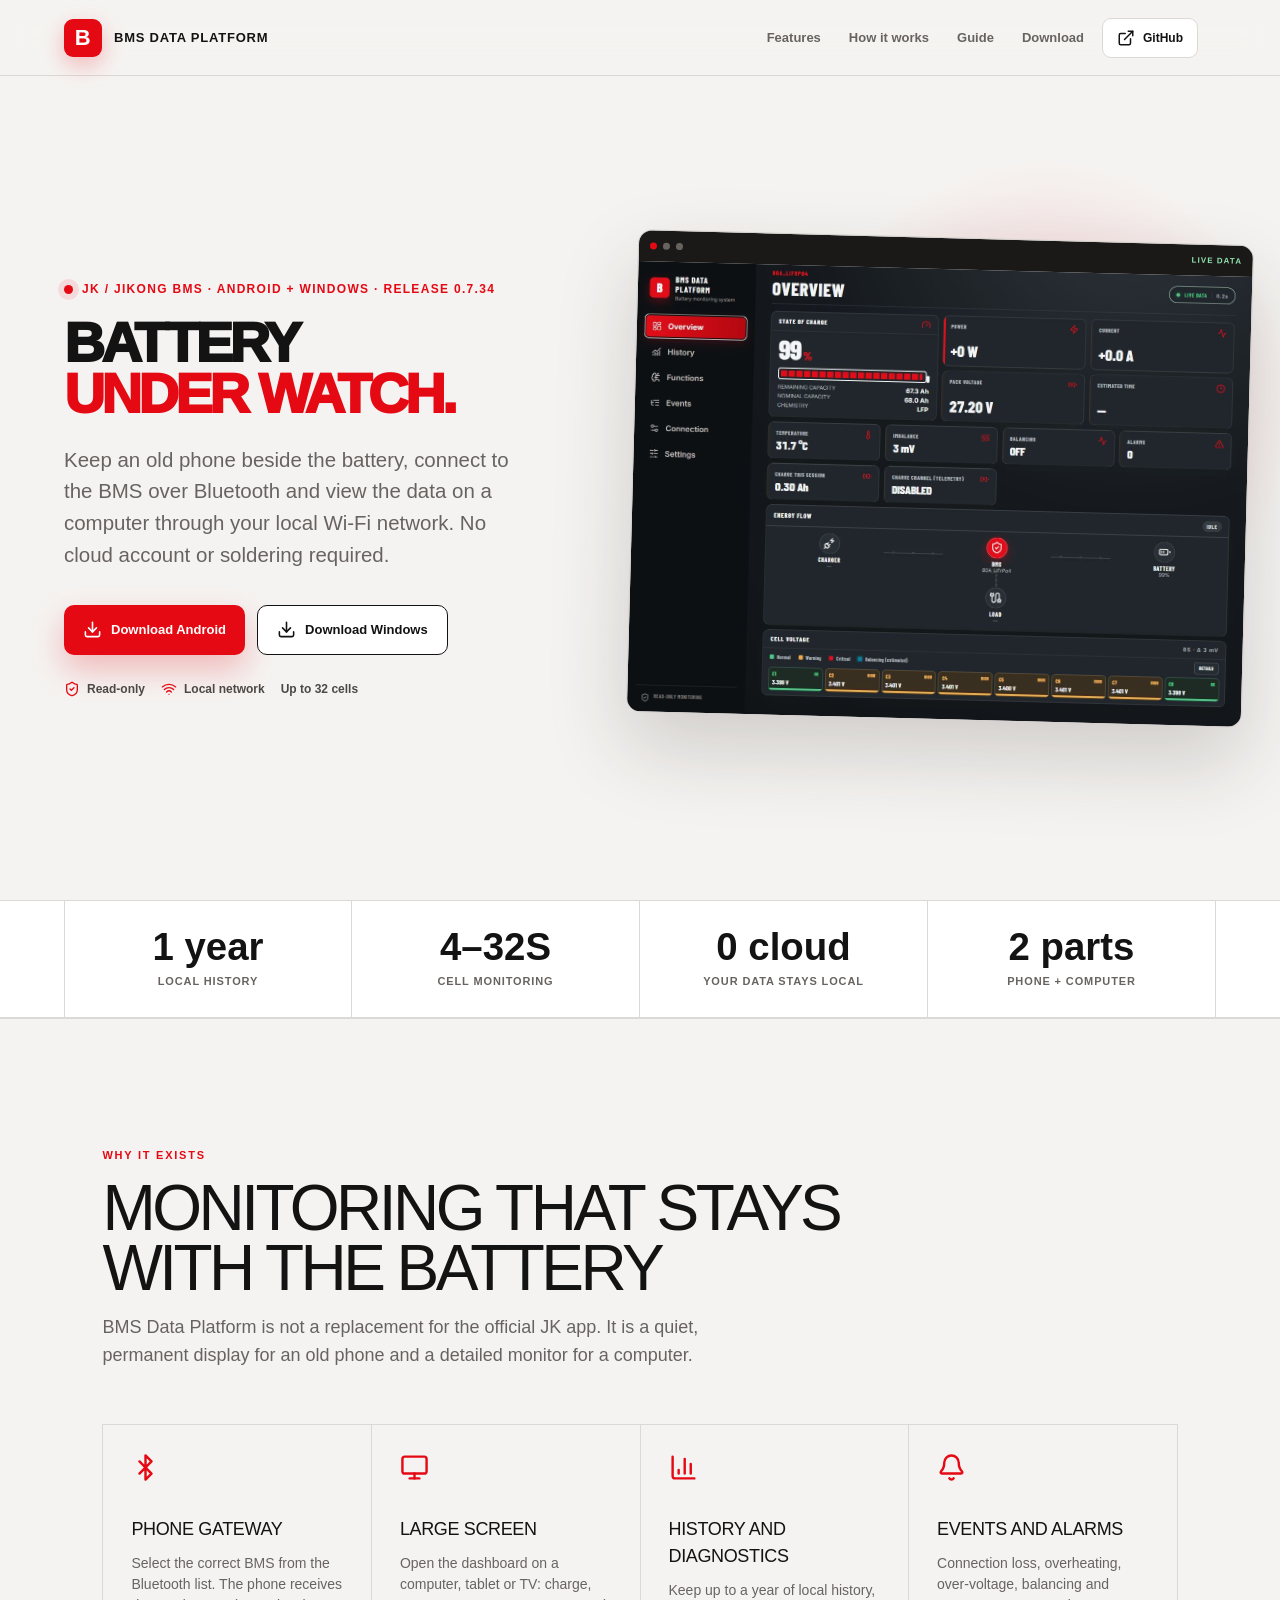
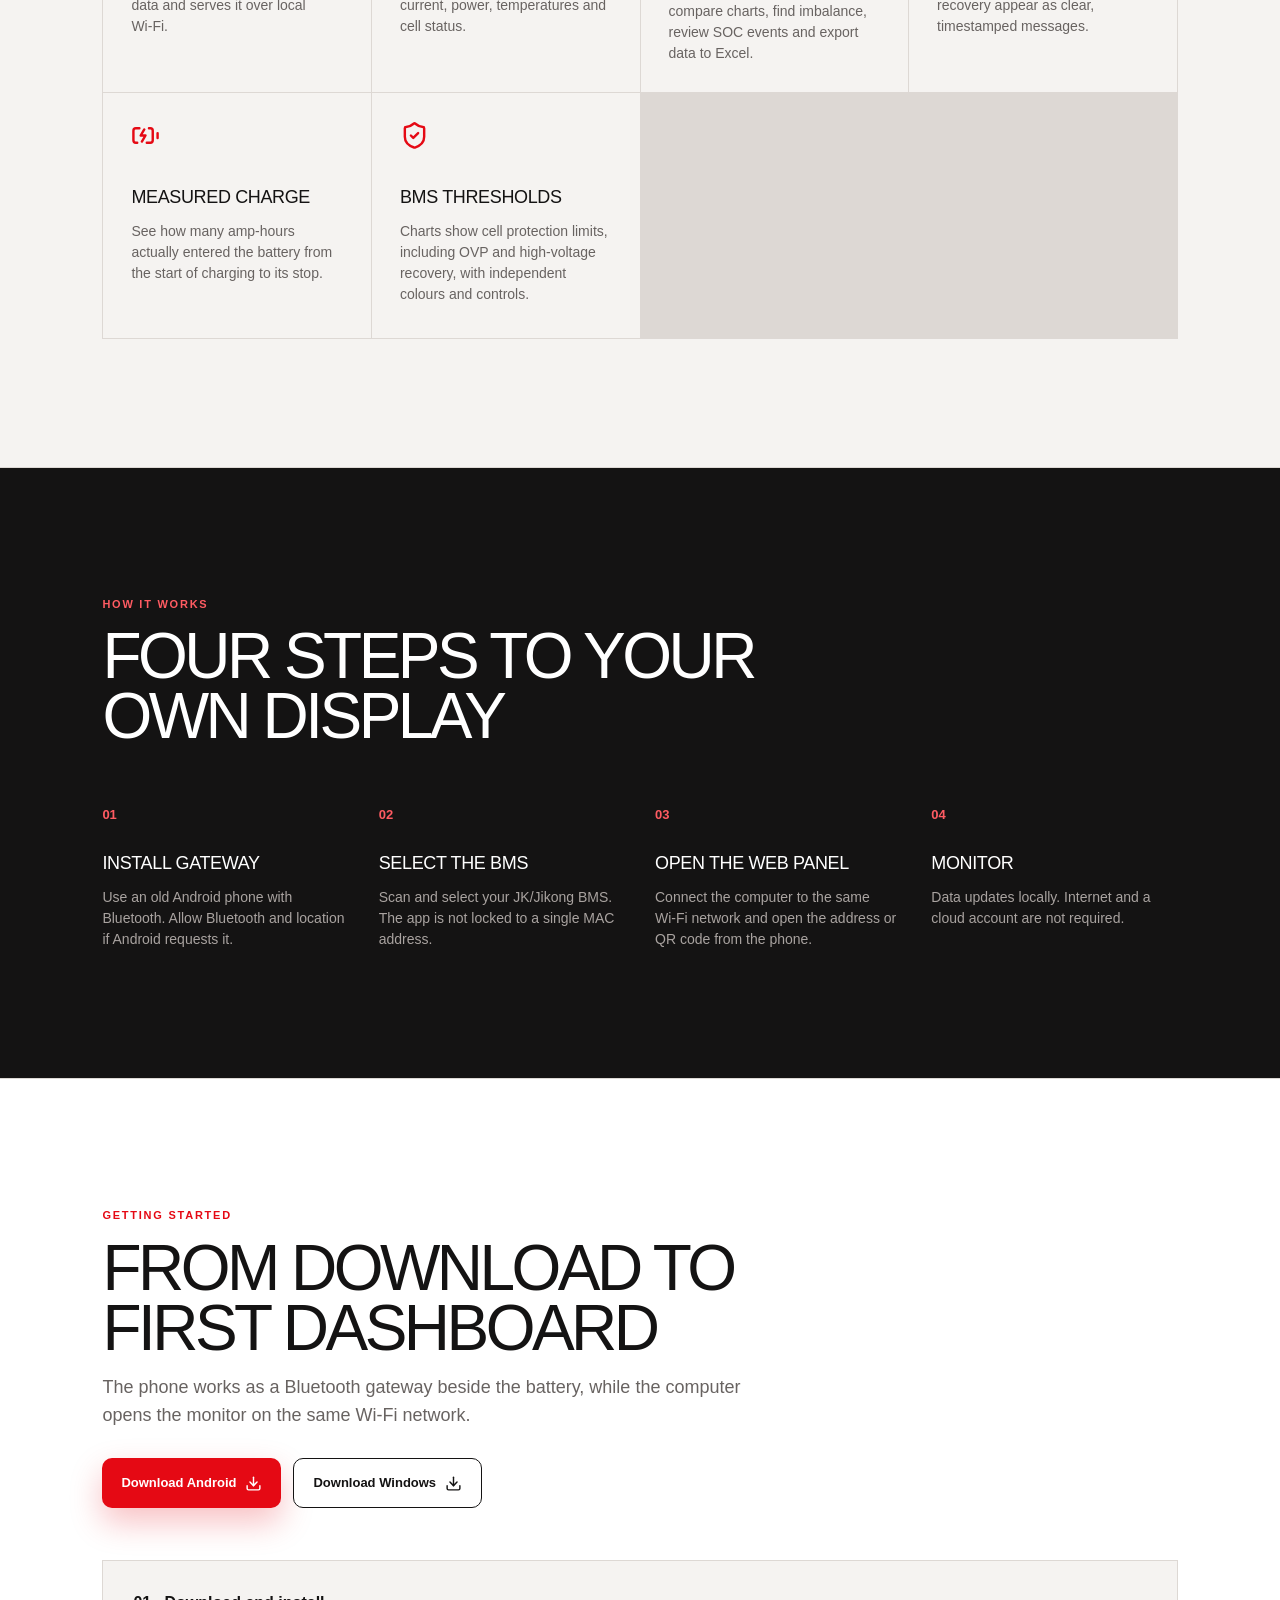
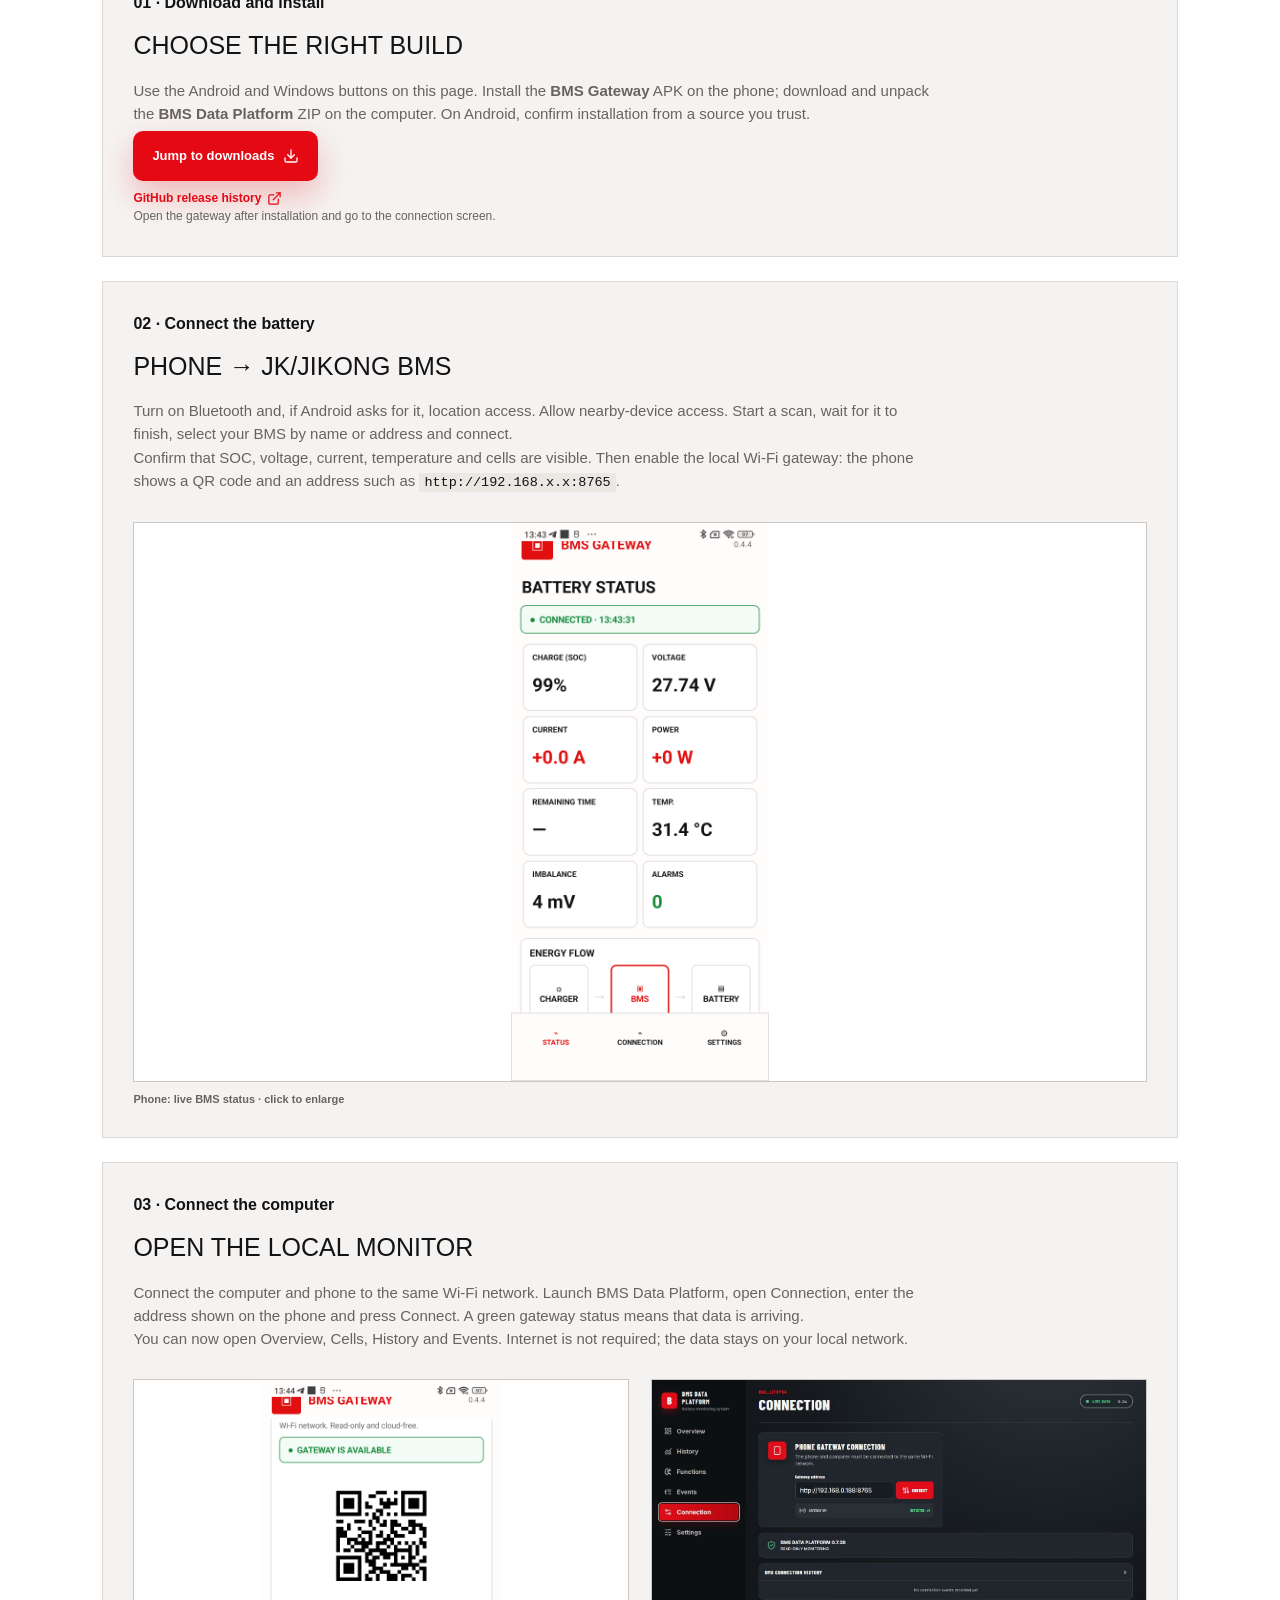
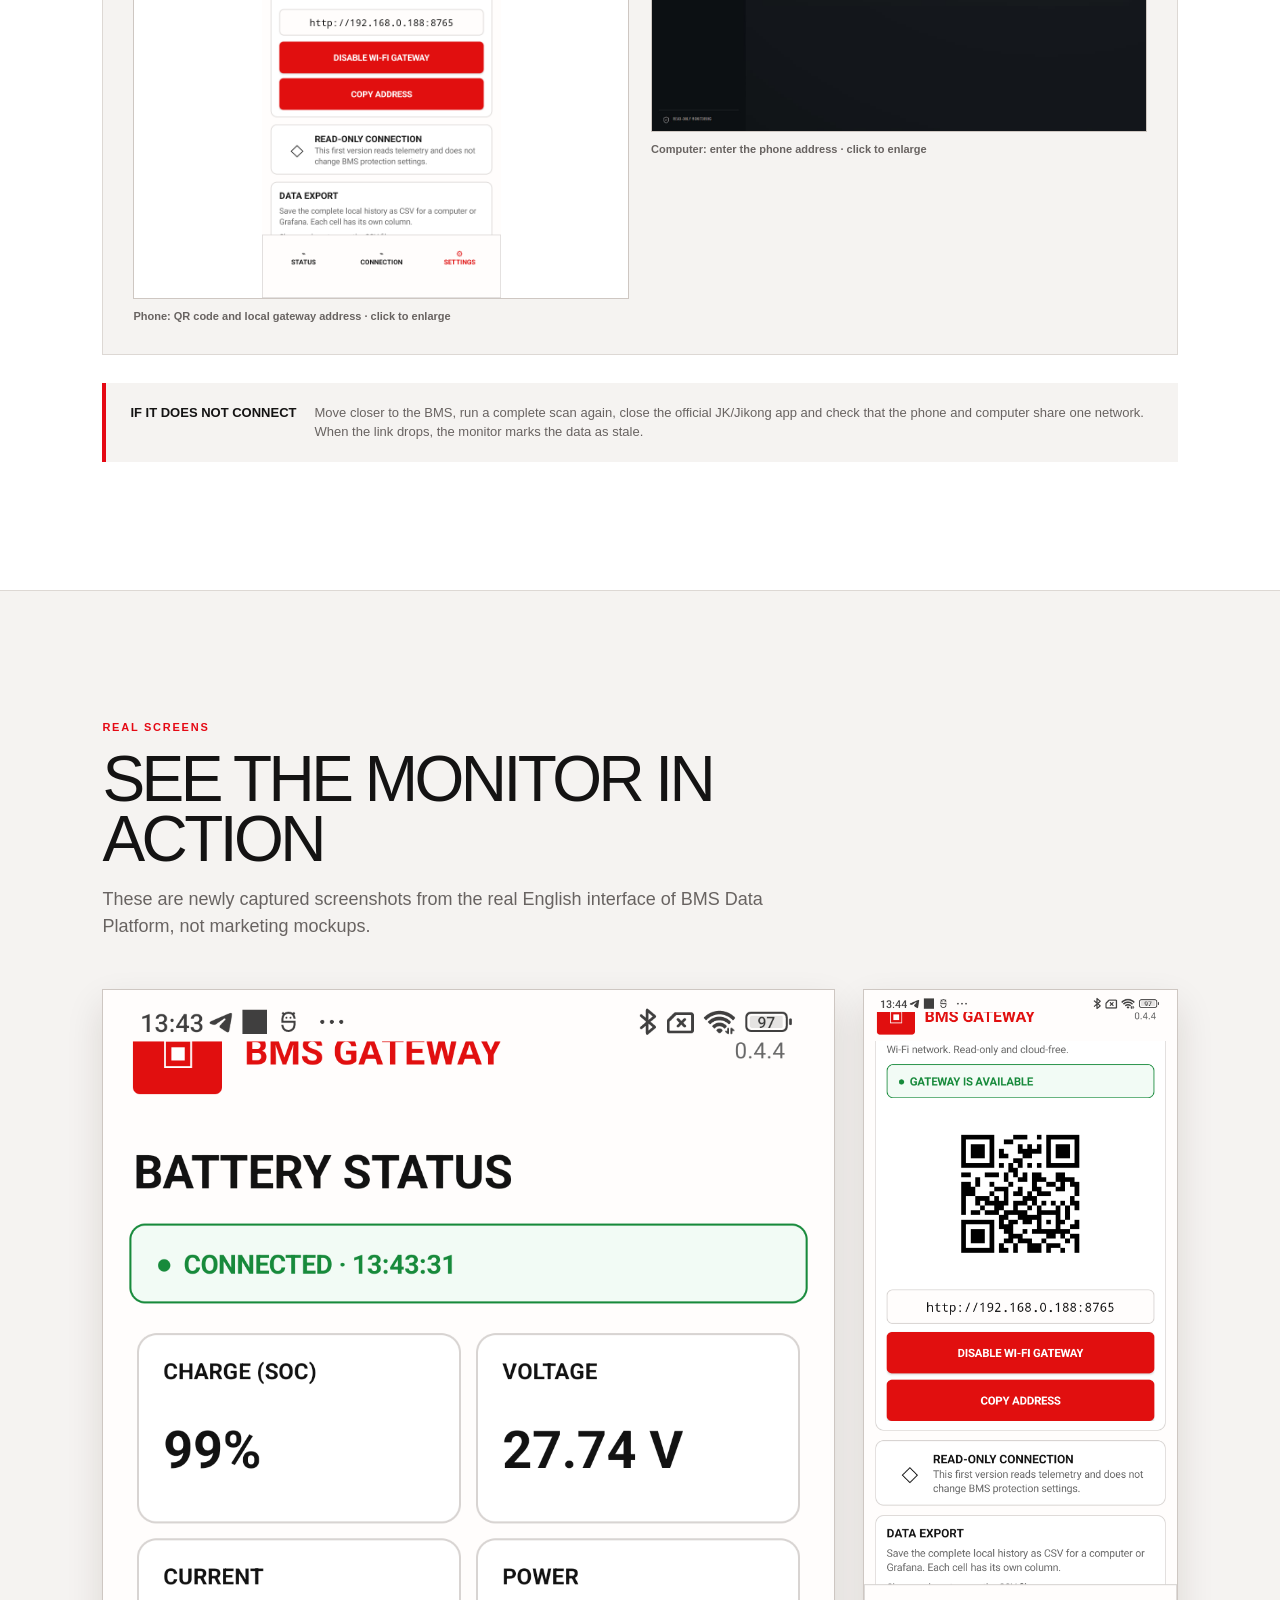
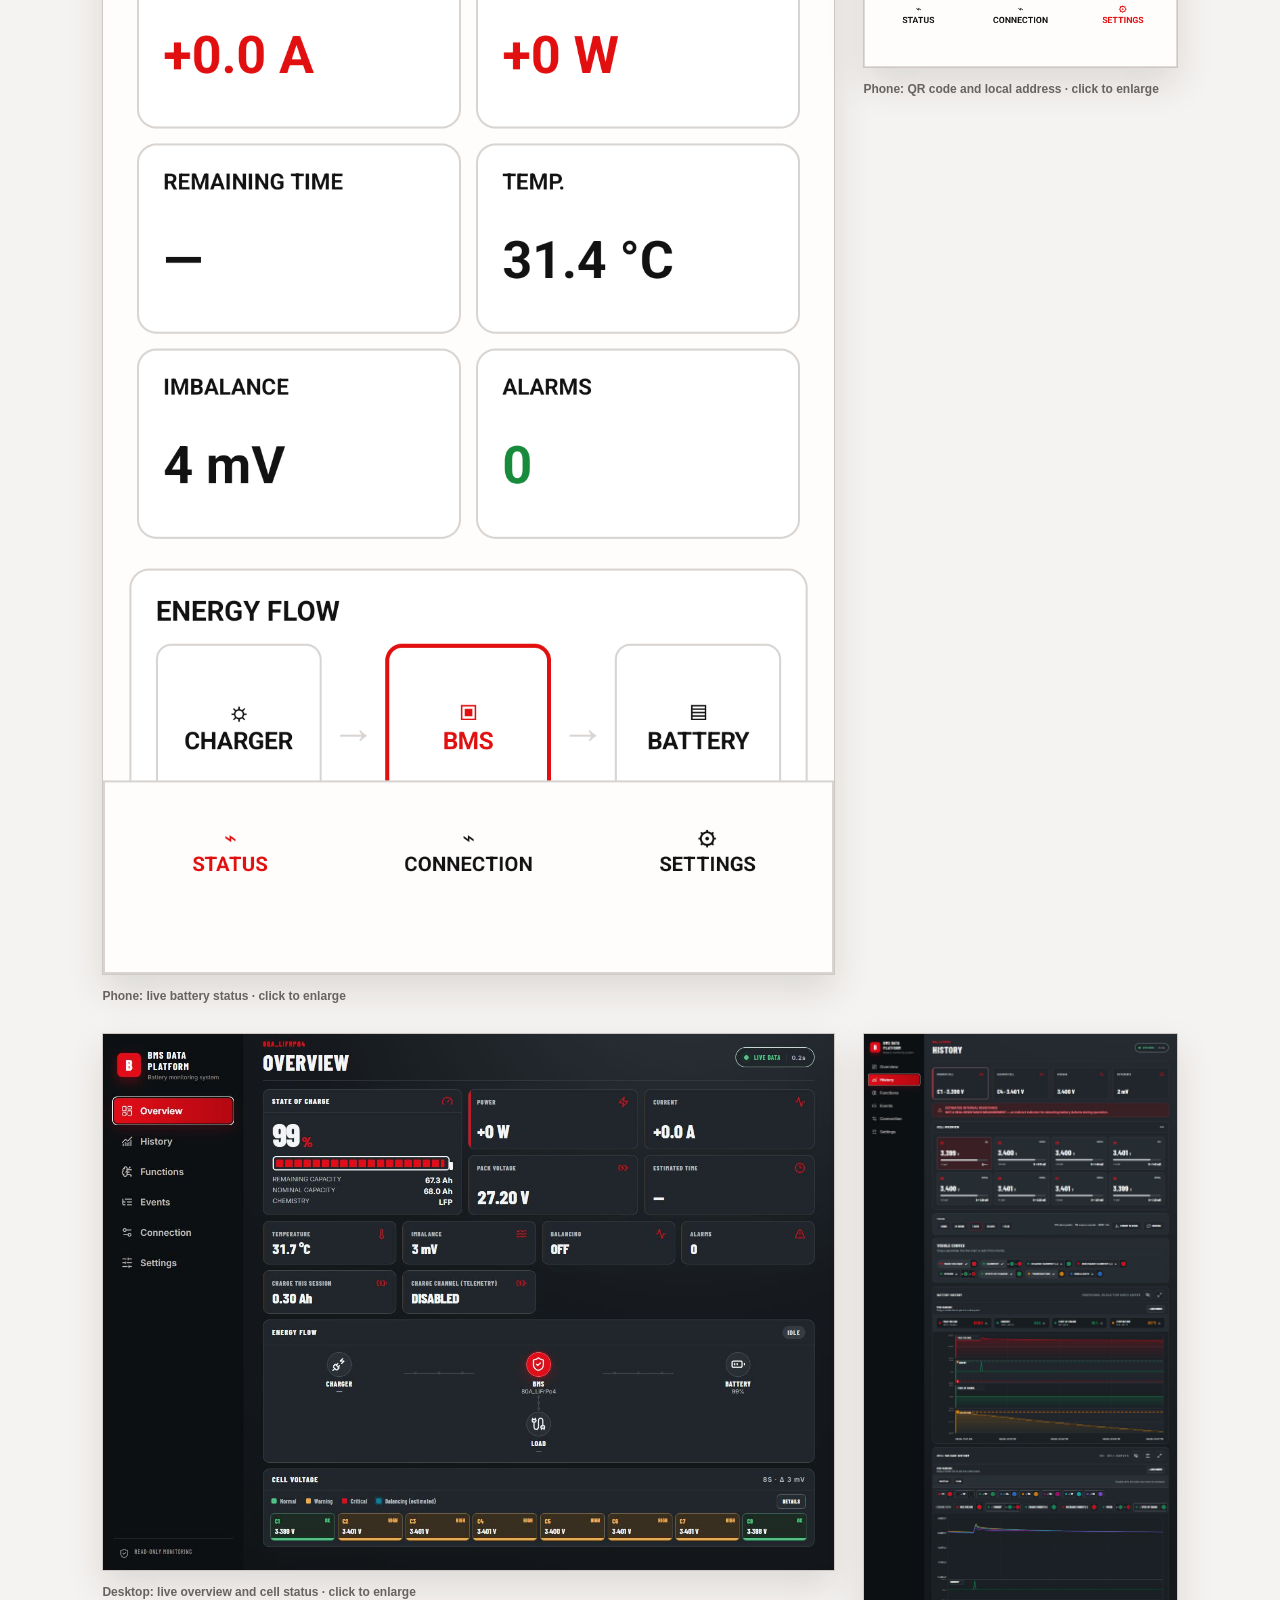
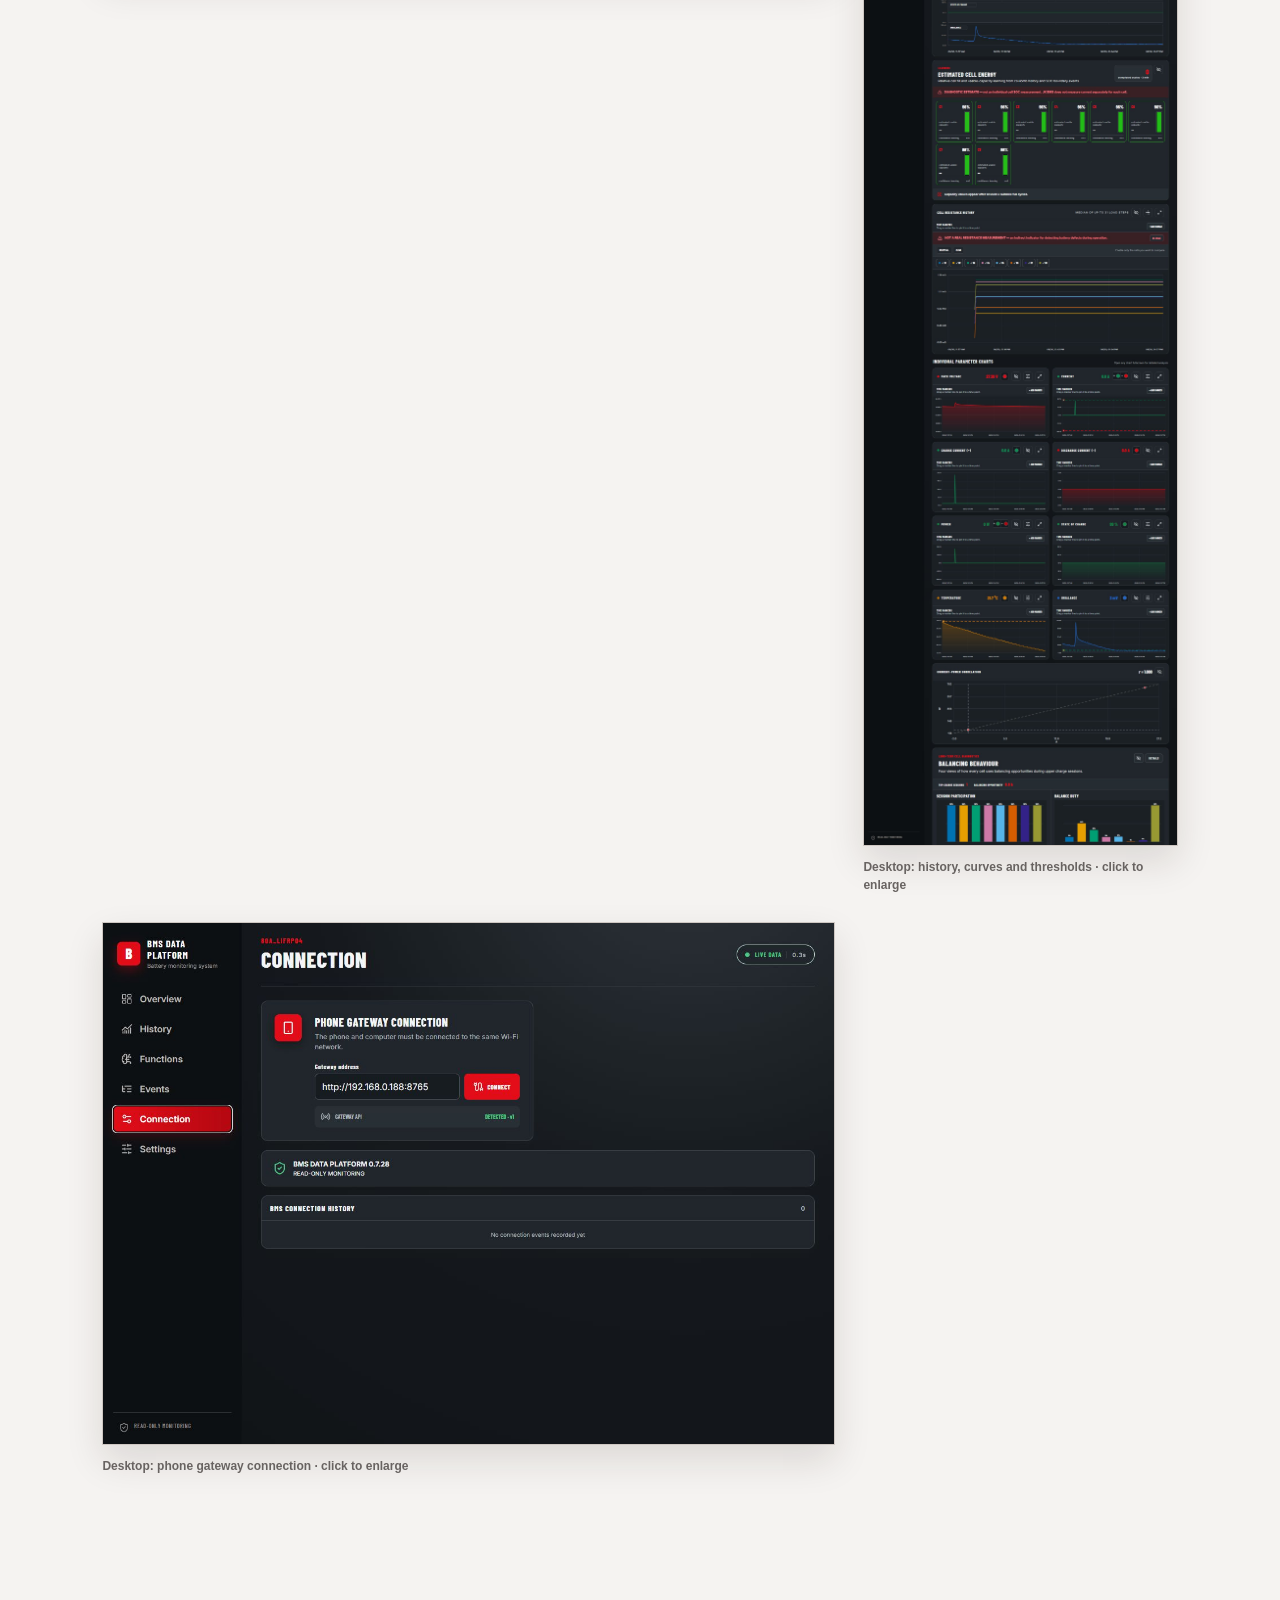
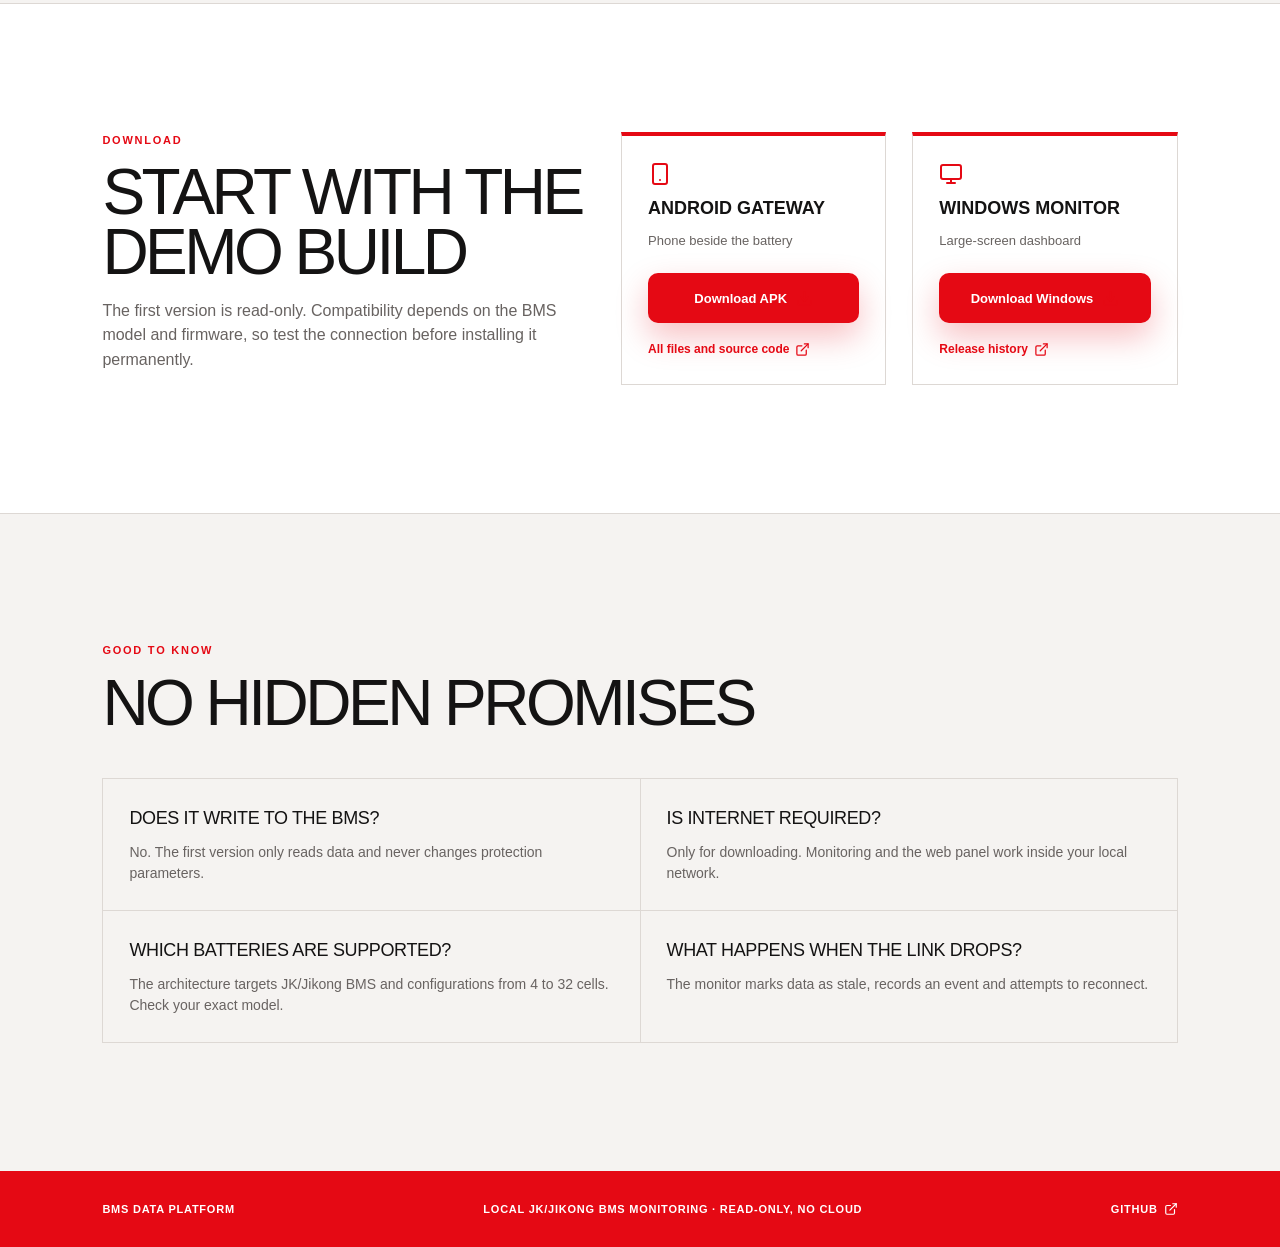
==== commit 21d2eee3: "Update downloads for release 0.7.34" ====
--- a/en/index.html
+++ b/en/index.html
@@ -1,2 +1,2 @@
 <!DOCTYPE html><html lang="en"><head><meta charSet="utf-8"/><meta name="viewport" content="width=device-width, initial-scale=1"/><link rel="preload" href="/desktop-overview.png" as="image"/><link rel="stylesheet" href="/_next/static/css/index.B_nz7eXu.css" data-rsc-css-href="/_next/static/css/index.B_nz7eXu.css" data-precedence="vite-rsc/importer-resources"/><link rel="modulepreload" fetchPriority="low" href="/_next/static/chunks/index-C29M66gN.js"/><script src="/_next/static/chunks/rolldown-runtime-C60lm6uB.js" type="module" async=""></script><script src="/_next/static/chunks/framework-D_rUT4EX.js" type="module" async=""></script><link rel="modulepreload" href="/_next/static/chunks/layout-segment-context-CKFwYsbY.js" crossorigin=""/><link rel="modulepreload" href="/_next/static/chunks/Icon-DGqOihj9.js" crossorigin=""/><link rel="modulepreload" href="/_next/static/chunks/LightboxImage-9a_vE-aG.js" crossorigin=""/><title>BMS Data Platform — JK/Jikong BMS monitoring</title><meta name="description" content="A read-only Android Bluetooth gateway and Windows dashboard for JK/Jikong BMS, with local history, charts and diagnostics."/><script>Object.assign(((self[Symbol.for("vinext.navigationRuntime")]??={bootstrap:{routeManifest:null},functions:{}}).bootstrap.rsc??={rsc:[]}),{params:{},nav:{"pathname":"/en","searchParams":[]}})</script><link rel="modulepreload" href="/_next/static/chunks/index-C29M66gN.js" />
-</head><body><main><header class="site-header"><a class="brand" href="#top" aria-label="BMS Data Platform — home"><span>B</span><strong>BMS DATA PLATFORM</strong></a><nav aria-label="Main navigation"><a href="#features">Features</a><a href="#how">How it works</a><a href="#guide">Guide</a><a href="#download">Download</a></nav><a class="header-github" href="https://github.com/zayants/bms-data-platform/releases/tag/v0.7.33" target="_blank" rel="noreferrer"><svg xmlns="http://www.w3.org/2000/svg" width="18" height="18" viewBox="0 0 24 24" fill="none" stroke="currentColor" stroke-width="2" stroke-linecap="round" stroke-linejoin="round" class="lucide lucide-external-link" aria-hidden="true"><path d="M15 3h6v6"></path><path d="M10 14 21 3"></path><path d="M18 13v6a2 2 0 0 1-2 2H5a2 2 0 0 1-2-2V8a2 2 0 0 1 2-2h6"></path></svg> GitHub</a></header><section id="top" class="hero"><div class="hero-copy"><div class="eyebrow"><span></span> JK / Jikong BMS · Android + Windows · release 0.7.33</div><h1>Battery<br/><em>under watch.</em></h1><p class="lead">Keep an old phone beside the battery, connect to the BMS over Bluetooth and view the data on a computer through your local Wi‑Fi network. No cloud account or soldering required.</p><div class="hero-actions"><a class="button primary" href="https://github.com/zayants/bms-data-platform/releases/download/v0.7.33/BMS-Gateway-0.4.8-Android.apk"><svg xmlns="http://www.w3.org/2000/svg" width="19" height="19" viewBox="0 0 24 24" fill="none" stroke="currentColor" stroke-width="2" stroke-linecap="round" stroke-linejoin="round" class="lucide lucide-download" aria-hidden="true"><path d="M12 15V3"></path><path d="M21 15v4a2 2 0 0 1-2 2H5a2 2 0 0 1-2-2v-4"></path><path d="m7 10 5 5 5-5"></path></svg> Download Android</a><a class="button secondary" href="https://github.com/zayants/bms-data-platform/releases/download/v0.7.33/BMS-Data-Platform-0.7.33-Windows-x64.zip"><svg xmlns="http://www.w3.org/2000/svg" width="19" height="19" viewBox="0 0 24 24" fill="none" stroke="currentColor" stroke-width="2" stroke-linecap="round" stroke-linejoin="round" class="lucide lucide-download" aria-hidden="true"><path d="M12 15V3"></path><path d="M21 15v4a2 2 0 0 1-2 2H5a2 2 0 0 1-2-2v-4"></path><path d="m7 10 5 5 5-5"></path></svg> Download Windows</a></div><div class="trust-row"><span><svg xmlns="http://www.w3.org/2000/svg" width="24" height="24" viewBox="0 0 24 24" fill="none" stroke="currentColor" stroke-width="2" stroke-linecap="round" stroke-linejoin="round" class="lucide lucide-shield-check" aria-hidden="true"><path d="M20 13c0 5-3.5 7.5-7.66 8.95a1 1 0 0 1-.67-.01C7.5 20.5 4 18 4 13V6a1 1 0 0 1 1-1c2 0 4.5-1.2 6.24-2.72a1.17 1.17 0 0 1 1.52 0C14.51 3.81 17 5 19 5a1 1 0 0 1 1 1z"></path><path d="m9 12 2 2 4-4"></path></svg> Read-only</span><span><svg xmlns="http://www.w3.org/2000/svg" width="24" height="24" viewBox="0 0 24 24" fill="none" stroke="currentColor" stroke-width="2" stroke-linecap="round" stroke-linejoin="round" class="lucide lucide-wifi" aria-hidden="true"><path d="M12 20h.01"></path><path d="M2 8.82a15 15 0 0 1 20 0"></path><path d="M5 12.859a10 10 0 0 1 14 0"></path><path d="M8.5 16.429a5 5 0 0 1 7 0"></path></svg> Local network</span><span>Up to 32 cells</span></div></div><div class="hero-product" aria-label="Real BMS Data Platform screens"><div class="screen-window"><div class="window-bar"><i></i><i></i><i></i><span>LIVE DATA</span></div><img src="/desktop-overview.png" alt="Real BMS Monitor screen with charge, power and cells"/></div></div></section><section class="proof-strip" aria-label="Key capabilities"><div><strong>1 year</strong><span>local history</span></div><div><strong>4–32S</strong><span>cell monitoring</span></div><div><strong>0 cloud</strong><span>your data stays local</span></div><div><strong>2 parts</strong><span>phone + computer</span></div></section><section id="features" class="section features-section"><div class="section-kicker">Why it exists</div><h2>Monitoring that stays with the battery</h2><p class="section-intro">BMS Data Platform is not a replacement for the official JK app. It is a quiet, permanent display for an old phone and a detailed monitor for a computer.</p><div class="feature-grid"><article><svg xmlns="http://www.w3.org/2000/svg" width="24" height="24" viewBox="0 0 24 24" fill="none" stroke="currentColor" stroke-width="2" stroke-linecap="round" stroke-linejoin="round" class="lucide lucide-bluetooth" aria-hidden="true"><path d="m7 7 10 10-5 5V2l5 5L7 17"></path></svg><h3>Phone gateway</h3><p>Select the correct BMS from the Bluetooth list. The phone receives data and serves it over local Wi‑Fi.</p></article><article><svg xmlns="http://www.w3.org/2000/svg" width="24" height="24" viewBox="0 0 24 24" fill="none" stroke="currentColor" stroke-width="2" stroke-linecap="round" stroke-linejoin="round" class="lucide lucide-monitor" aria-hidden="true"><rect width="20" height="14" x="2" y="3" rx="2"></rect><line x1="8" x2="16" y1="21" y2="21"></line><line x1="12" x2="12" y1="17" y2="21"></line></svg><h3>Large screen</h3><p>Open the dashboard on a computer, tablet or TV: charge, current, power, temperatures and cell status.</p></article><article><svg xmlns="http://www.w3.org/2000/svg" width="24" height="24" viewBox="0 0 24 24" fill="none" stroke="currentColor" stroke-width="2" stroke-linecap="round" stroke-linejoin="round" class="lucide lucide-chart-column" aria-hidden="true"><path d="M3 3v16a2 2 0 0 0 2 2h16"></path><path d="M18 17V9"></path><path d="M13 17V5"></path><path d="M8 17v-3"></path></svg><h3>History and diagnostics</h3><p>Keep up to a year of local history, compare charts, find imbalance, review SOC events and export data to Excel.</p></article><article><svg xmlns="http://www.w3.org/2000/svg" width="24" height="24" viewBox="0 0 24 24" fill="none" stroke="currentColor" stroke-width="2" stroke-linecap="round" stroke-linejoin="round" class="lucide lucide-bell" aria-hidden="true"><path d="M10.268 21a2 2 0 0 0 3.464 0"></path><path d="M3.262 15.326A1 1 0 0 0 4 17h16a1 1 0 0 0 .74-1.673C19.41 13.956 18 12.499 18 8A6 6 0 0 0 6 8c0 4.499-1.411 5.956-2.738 7.326"></path></svg><h3>Events and alarms</h3><p>Connection loss, overheating, over-voltage, balancing and recovery appear as clear, timestamped messages.</p></article><article><svg xmlns="http://www.w3.org/2000/svg" width="24" height="24" viewBox="0 0 24 24" fill="none" stroke="currentColor" stroke-width="2" stroke-linecap="round" stroke-linejoin="round" class="lucide lucide-battery-charging" aria-hidden="true"><path d="m11 7-3 5h4l-3 5"></path><path d="M14.856 6H16a2 2 0 0 1 2 2v8a2 2 0 0 1-2 2h-2.935"></path><path d="M22 14v-4"></path><path d="M5.14 18H4a2 2 0 0 1-2-2V8a2 2 0 0 1 2-2h2.936"></path></svg><h3>Measured charge</h3><p>See how many amp-hours actually entered the battery from the start of charging to its stop.</p></article><article><svg xmlns="http://www.w3.org/2000/svg" width="24" height="24" viewBox="0 0 24 24" fill="none" stroke="currentColor" stroke-width="2" stroke-linecap="round" stroke-linejoin="round" class="lucide lucide-shield-check" aria-hidden="true"><path d="M20 13c0 5-3.5 7.5-7.66 8.95a1 1 0 0 1-.67-.01C7.5 20.5 4 18 4 13V6a1 1 0 0 1 1-1c2 0 4.5-1.2 6.24-2.72a1.17 1.17 0 0 1 1.52 0C14.51 3.81 17 5 19 5a1 1 0 0 1 1 1z"></path><path d="m9 12 2 2 4-4"></path></svg><h3>BMS thresholds</h3><p>Charts show cell protection limits, including OVP and high-voltage recovery, with independent colours and controls.</p></article></div></section><section id="how" class="section how-section"><div class="section-kicker">How it works</div><h2>Four steps to your own display</h2><div class="steps"><div><b>01</b><h3>Install Gateway</h3><p>Use an old Android phone with Bluetooth. Allow Bluetooth and location if Android requests it.</p></div><div><b>02</b><h3>Select the BMS</h3><p>Scan and select your JK/Jikong BMS. The app is not locked to a single MAC address.</p></div><div><b>03</b><h3>Open the web panel</h3><p>Connect the computer to the same Wi‑Fi network and open the address or QR code from the phone.</p></div><div><b>04</b><h3>Monitor</h3><p>Data updates locally. Internet and a cloud account are not required.</p></div></div></section><section id="guide" class="section guide-section"><div class="section-kicker">Getting started</div><h2>From download to first dashboard</h2><p class="section-intro">The phone works as a Bluetooth gateway beside the battery, while the computer opens the monitor on the same Wi‑Fi network.</p><div class="guide-download-actions" aria-label="Download apps before starting"><a class="button primary" href="https://github.com/zayants/bms-data-platform/releases/download/v0.7.33/BMS-Gateway-0.4.8-Android.apk">Download Android <svg xmlns="http://www.w3.org/2000/svg" width="17" height="17" viewBox="0 0 24 24" fill="none" stroke="currentColor" stroke-width="2" stroke-linecap="round" stroke-linejoin="round" class="lucide lucide-download" aria-hidden="true"><path d="M12 15V3"></path><path d="M21 15v4a2 2 0 0 1-2 2H5a2 2 0 0 1-2-2v-4"></path><path d="m7 10 5 5 5-5"></path></svg></a><a class="button secondary" href="https://github.com/zayants/bms-data-platform/releases/download/v0.7.33/BMS-Data-Platform-0.7.33-Windows-x64.zip">Download Windows <svg xmlns="http://www.w3.org/2000/svg" width="17" height="17" viewBox="0 0 24 24" fill="none" stroke="currentColor" stroke-width="2" stroke-linecap="round" stroke-linejoin="round" class="lucide lucide-download" aria-hidden="true"><path d="M12 15V3"></path><path d="M21 15v4a2 2 0 0 1-2 2H5a2 2 0 0 1-2-2v-4"></path><path d="m7 10 5 5 5-5"></path></svg></a></div><div class="guide-list"><article class="guide-step"><div class="guide-copy"><b>01 · Download and install</b><h3>Choose the right build</h3><p>Use the Android and Windows buttons on this page. Install the <strong>BMS Gateway</strong> APK on the phone; download and unpack the <strong>BMS Data Platform</strong> ZIP on the computer. On Android, confirm installation from a source you trust.</p><a class="button primary" href="#download">Jump to downloads <svg xmlns="http://www.w3.org/2000/svg" width="16" height="16" viewBox="0 0 24 24" fill="none" stroke="currentColor" stroke-width="2" stroke-linecap="round" stroke-linejoin="round" class="lucide lucide-download" aria-hidden="true"><path d="M12 15V3"></path><path d="M21 15v4a2 2 0 0 1-2 2H5a2 2 0 0 1-2-2v-4"></path><path d="m7 10 5 5 5-5"></path></svg></a><a class="text-link" href="https://github.com/zayants/bms-data-platform/releases/tag/v0.7.33" target="_blank" rel="noreferrer">GitHub release history <svg xmlns="http://www.w3.org/2000/svg" width="15" height="15" viewBox="0 0 24 24" fill="none" stroke="currentColor" stroke-width="2" stroke-linecap="round" stroke-linejoin="round" class="lucide lucide-external-link" aria-hidden="true"><path d="M15 3h6v6"></path><path d="M10 14 21 3"></path><path d="M18 13v6a2 2 0 0 1-2 2H5a2 2 0 0 1-2-2V8a2 2 0 0 1 2-2h6"></path></svg></a><p class="guide-note">Open the gateway after installation and go to the connection screen.</p></div></article><article class="guide-step"><div class="guide-copy"><b>02 · Connect the battery</b><h3>Phone → JK/Jikong BMS</h3><p>Turn on Bluetooth and, if Android asks for it, location access. Allow nearby-device access. Start a scan, wait for it to finish, select your BMS by name or address and connect.</p><p>Confirm that SOC, voltage, current, temperature and cells are visible. Then enable the local Wi‑Fi gateway: the phone shows a QR code and an address such as <code>http://192.168.x.x:8765</code>.</p></div><figure><button class="zoomable-image" type="button" aria-label="Увеличить изображение: Real English BMS Gateway battery status screen"><img src="/android-status-en.png" alt="Real English BMS Gateway battery status screen"/></button><figcaption>Phone: live BMS status · click to enlarge</figcaption></figure></article><article class="guide-step"><div class="guide-copy"><b>03 · Connect the computer</b><h3>Open the local monitor</h3><p>Connect the computer and phone to the same Wi‑Fi network. Launch BMS Data Platform, open Connection, enter the address shown on the phone and press Connect. A green gateway status means that data is arriving.</p><p>You can now open Overview, Cells, History and Events. Internet is not required; the data stays on your local network.</p></div><div class="guide-pair"><figure><button class="zoomable-image" type="button" aria-label="Увеличить изображение: Real English BMS Gateway QR code and local address"><img src="/android-settings-en.png" alt="Real English BMS Gateway QR code and local address"/></button><figcaption>Phone: QR code and local gateway address · click to enlarge</figcaption></figure><figure><button class="zoomable-image" type="button" aria-label="Увеличить изображение: Computer connection screen for the phone gateway"><img src="/guide-desktop-connection.png" alt="Computer connection screen for the phone gateway"/></button><figcaption>Computer: enter the phone address · click to enlarge</figcaption></figure></div></article></div><div class="guide-troubles"><strong>If it does not connect</strong><span>Move closer to the BMS, run a complete scan again, close the official JK/Jikong app and check that the phone and computer share one network. When the link drops, the monitor marks the data as stale.</span></div></section><section class="section screenshots-section"><div class="section-kicker">Real screens</div><h2>See the monitor in action</h2><p class="section-intro">These are newly captured screenshots from the real English interface of BMS Data Platform, not marketing mockups.</p><div class="shot-grid"><figure><button class="zoomable-image" type="button" aria-label="Увеличить изображение: Real English BMS Gateway status"><img src="/android-status-en.png" alt="Real English BMS Gateway status"/></button><figcaption>Phone: live battery status · click to enlarge</figcaption></figure><figure><button class="zoomable-image" type="button" aria-label="Увеличить изображение: Real English BMS Gateway local Wi-Fi gateway"><img src="/android-settings-en.png" alt="Real English BMS Gateway local Wi-Fi gateway"/></button><figcaption>Phone: QR code and local address · click to enlarge</figcaption></figure><figure><button class="zoomable-image" type="button" aria-label="Увеличить изображение: Real English BMS Data Platform overview"><img src="/desktop-overview.png" alt="Real English BMS Data Platform overview"/></button><figcaption>Desktop: live overview and cell status · click to enlarge</figcaption></figure><figure><button class="zoomable-image" type="button" aria-label="Увеличить изображение: Real English BMS Data Platform history screen"><img src="/desktop-history.png" alt="Real English BMS Data Platform history screen"/></button><figcaption>Desktop: history, curves and thresholds · click to enlarge</figcaption></figure><figure><button class="zoomable-image" type="button" aria-label="Увеличить изображение: Real English BMS Data Platform connection screen"><img src="/desktop-connection.png" alt="Real English BMS Data Platform connection screen"/></button><figcaption>Desktop: phone gateway connection · click to enlarge</figcaption></figure></div></section><section id="download" class="section download-section"><div><div class="section-kicker">Download</div><h2>Start with the demo build</h2><p>The first version is read-only. Compatibility depends on the BMS model and firmware, so test the connection before installing it permanently.</p></div><div class="download-card"><svg xmlns="http://www.w3.org/2000/svg" width="24" height="24" viewBox="0 0 24 24" fill="none" stroke="currentColor" stroke-width="2" stroke-linecap="round" stroke-linejoin="round" class="lucide lucide-smartphone" aria-hidden="true"><rect width="14" height="20" x="5" y="2" rx="2" ry="2"></rect><path d="M12 18h.01"></path></svg><strong>Android Gateway</strong><span>Phone beside the battery</span><a class="button primary" href="https://github.com/zayants/bms-data-platform/releases/download/v0.7.33/BMS-Gateway-0.4.8-Android.apk">Download APK <svg xmlns="http://www.w3.org/2000/svg" width="17" height="17" viewBox="0 0 24 24" fill="none" stroke="currentColor" stroke-width="2" stroke-linecap="round" stroke-linejoin="round" class="lucide lucide-download" aria-hidden="true"><path d="M12 15V3"></path><path d="M21 15v4a2 2 0 0 1-2 2H5a2 2 0 0 1-2-2v-4"></path><path d="m7 10 5 5 5-5"></path></svg></a><a class="text-link" href="https://github.com/zayants/bms-data-platform/releases/tag/v0.7.33" target="_blank" rel="noreferrer">All files and source code <svg xmlns="http://www.w3.org/2000/svg" width="15" height="15" viewBox="0 0 24 24" fill="none" stroke="currentColor" stroke-width="2" stroke-linecap="round" stroke-linejoin="round" class="lucide lucide-external-link" aria-hidden="true"><path d="M15 3h6v6"></path><path d="M10 14 21 3"></path><path d="M18 13v6a2 2 0 0 1-2 2H5a2 2 0 0 1-2-2V8a2 2 0 0 1 2-2h6"></path></svg></a></div><div class="download-card"><svg xmlns="http://www.w3.org/2000/svg" width="24" height="24" viewBox="0 0 24 24" fill="none" stroke="currentColor" stroke-width="2" stroke-linecap="round" stroke-linejoin="round" class="lucide lucide-monitor" aria-hidden="true"><rect width="20" height="14" x="2" y="3" rx="2"></rect><line x1="8" x2="16" y1="21" y2="21"></line><line x1="12" x2="12" y1="17" y2="21"></line></svg><strong>Windows Monitor</strong><span>Large-screen dashboard</span><a class="button primary" href="https://github.com/zayants/bms-data-platform/releases/download/v0.7.33/BMS-Data-Platform-0.7.33-Windows-x64.zip">Download Windows <svg xmlns="http://www.w3.org/2000/svg" width="17" height="17" viewBox="0 0 24 24" fill="none" stroke="currentColor" stroke-width="2" stroke-linecap="round" stroke-linejoin="round" class="lucide lucide-download" aria-hidden="true"><path d="M12 15V3"></path><path d="M21 15v4a2 2 0 0 1-2 2H5a2 2 0 0 1-2-2v-4"></path><path d="m7 10 5 5 5-5"></path></svg></a><a class="text-link" href="https://github.com/zayants/bms-data-platform/releases/tag/v0.7.33" target="_blank" rel="noreferrer">Release history <svg xmlns="http://www.w3.org/2000/svg" width="15" height="15" viewBox="0 0 24 24" fill="none" stroke="currentColor" stroke-width="2" stroke-linecap="round" stroke-linejoin="round" class="lucide lucide-external-link" aria-hidden="true"><path d="M15 3h6v6"></path><path d="M10 14 21 3"></path><path d="M18 13v6a2 2 0 0 1-2 2H5a2 2 0 0 1-2-2V8a2 2 0 0 1 2-2h6"></path></svg></a></div></section><section class="section faq-section"><div class="section-kicker">Good to know</div><h2>No hidden promises</h2><div class="faq-grid"><div><h3>Does it write to the BMS?</h3><p>No. The first version only reads data and never changes protection parameters.</p></div><div><h3>Is internet required?</h3><p>Only for downloading. Monitoring and the web panel work inside your local network.</p></div><div><h3>Which batteries are supported?</h3><p>The architecture targets JK/Jikong BMS and configurations from 4 to 32 cells. Check your exact model.</p></div><div><h3>What happens when the link drops?</h3><p>The monitor marks data as stale, records an event and attempts to reconnect.</p></div></div></section><footer><span>BMS DATA PLATFORM</span><span>Local JK/Jikong BMS monitoring · read-only, no cloud</span><a href="https://github.com/zayants/bms-data-platform/releases/tag/v0.7.33" target="_blank" rel="noreferrer">GitHub <svg xmlns="http://www.w3.org/2000/svg" width="14" height="14" viewBox="0 0 24 24" fill="none" stroke="currentColor" stroke-width="2" stroke-linecap="round" stroke-linejoin="round" class="lucide lucide-external-link" aria-hidden="true"><path d="M15 3h6v6"></path><path d="M10 14 21 3"></path><path d="M18 13v6a2 2 0 0 1-2 2H5a2 2 0 0 1-2-2V8a2 2 0 0 1 2-2h6"></path></svg></a></footer></main><script type="module" src="/_next/static/chunks/index-C29M66gN.js" id="_R_" async=""></script><script>((self[Symbol.for("vinext.navigationRuntime")]??={bootstrap:{routeManifest:null},functions:{}}).bootstrap.rsc??={rsc:[]}).rsc.push("0:{\"page:/en\":\"$L1\",\"layout:/\":\"$L2\",\"route:/en\":\"$L3\",\"__route\":\"route:/en\",\"__interceptionContext\":null,\"__layoutIds\":[\"layout:/\"],\"__rootLayout\":\"/\",\"__bfcacheSegmentIdentities\":{\"layout:/\":\"[\\\"layout\\\",\\\"layout:/\\\",\\\"root-boundary:/\\\",\\\"\\\"]\",\"page:/en\":\"[\\\"page\\\",\\\"page:/en\\\",\\\"root-boundary:/\\\",\\\"[\\\\\\\"en\\\\\\\"]\\\"]\"},\"__srcPage\":[\"en\",\"page\"],\"__layoutFlags\":{\"layout:/\":\"s\"},\"__artifactCompatibility\":{\"schemaVersion\":1,\"graphVersion\":\"app-route-graph:45c790183ba88330\",\"deploymentVersion\":\"80465d3c-5ecc-47fe-9380-22f7e230789c\",\"appElementsSchemaVersion\":1,\"rscPayloadSchemaVersion\":1,\"rootBoundaryId\":\"/\",\"renderEpoch\":null}}\n")</script><script>((self[Symbol.for("vinext.navigationRuntime")]??={bootstrap:{routeManifest:null},functions:{}}).bootstrap.rsc??={rsc:[]}).rsc.push("4:I[\"416c5e021802\",[],\"Children\",1]\n")</script><script>((self[Symbol.for("vinext.navigationRuntime")]??={bootstrap:{routeManifest:null},functions:{}}).bootstrap.rsc??={rsc:[]}).rsc.push("5:I[\"8b58cbad025d\",[],\"GlobalErrorBoundary\",1]\n")</script><script>((self[Symbol.for("vinext.navigationRuntime")]??={bootstrap:{routeManifest:null},functions:{}}).bootstrap.rsc??={rsc:[]}).rsc.push("6:I[\"4d0b646553ed\",[],\"default\",1]\n")</script><script>((self[Symbol.for("vinext.navigationRuntime")]??={bootstrap:{routeManifest:null},functions:{}}).bootstrap.rsc??={rsc:[]}).rsc.push("7:I[\"8b58cbad025d\",[],\"ErrorBoundary\",1]\n")</script><script>((self[Symbol.for("vinext.navigationRuntime")]??={bootstrap:{routeManifest:null},functions:{}}).bootstrap.rsc??={rsc:[]}).rsc.push("8:I[\"f4fa97b4c255\",[],\"LayoutSegmentProvider\",1]\n")</script><script>((self[Symbol.for("vinext.navigationRuntime")]??={bootstrap:{routeManifest:null},functions:{}}).bootstrap.rsc??={rsc:[]}).rsc.push("9:I[\"416c5e021802\",[],\"Slot\",1]\n")</script><script>((self[Symbol.for("vinext.navigationRuntime")]??={bootstrap:{routeManifest:null},functions:{}}).bootstrap.rsc??={rsc:[]}).rsc.push("a:I[\"8b58cbad025d\",[],\"NotFoundBoundary\",1]\n")</script><script>((self[Symbol.for("vinext.navigationRuntime")]??={bootstrap:{routeManifest:null},functions:{}}).bootstrap.rsc??={rsc:[]}).rsc.push("b:I[\"877bf9fc4568\",[],\"AppRouterScrollTarget\",1]\n")</script><script>((self[Symbol.for("vinext.navigationRuntime")]??={bootstrap:{routeManifest:null},functions:{}}).bootstrap.rsc??={rsc:[]}).rsc.push("c:I[\"8b58cbad025d\",[],\"RedirectBoundary\",1]\n")</script><script>((self[Symbol.for("vinext.navigationRuntime")]??={bootstrap:{routeManifest:null},functions:{}}).bootstrap.rsc??={rsc:[]}).rsc.push(":HL[\"/_next/static/css/index.B_nz7eXu.css\",\"style\"     ]\n")</script><script>((self[Symbol.for("vinext.navigationRuntime")]??={bootstrap:{routeManifest:null},functions:{}}).bootstrap.rsc??={rsc:[]}).rsc.push("2:[[[\"$\",\"link\",\"css:/_next/static/css/index.B_nz7eXu.css\",{\"rel\":\"stylesheet\",\"precedence\":\"vite-rsc/importer-resources\",\"href\":\"/_next/static/css/index.B_nz7eXu.css\",\"data-rsc-css-href\":\"/_next/static/css/index.B_nz7eXu.css\"}],\"$undefined\"],[\"$\",\"html\",null,{\"lang\":\"en\",\"children\":[\"$\",\"body\",null,{\"children\":[\"$\",\"$L4\",null,{}]}]}]]\n")</script><script>((self[Symbol.for("vinext.navigationRuntime")]??={bootstrap:{routeManifest:null},functions:{}}).bootstrap.rsc??={rsc:[]}).rsc.push("3:[[[\"$\",\"meta\",null,{\"charSet\":\"utf-8\"}],[[\"$\",\"title\",\"0\",{\"children\":\"BMS Data Platform — JK/Jikong BMS monitoring\"}],[\"$\",\"meta\",\"1\",{\"name\":\"description\",\"content\":\"A read-only Android Bluetooth gateway and Windows dashboard for JK/Jikong BMS, with local history, charts and diagnostics.\"}]],[[\"$\",\"meta\",\"0\",{\"name\":\"viewport\",\"content\":\"width=device-width, initial-scale=1\"}]]],[\"$\",\"$L5\",null,{\"fallback\":\"$6\",\"children\":[\"$\",\"$L7\",null,{\"fallback\":\"$6\",\"children\":[\"$\",\"$L8\",null,{\"providerId\":\"layout:/\",\"segmentMap\":{\"children\":[\"en\"]},\"children\":[\"$\",\"$L9\",null,{\"id\":\"layout:/\",\"parallelSlots\":\"$undefined\",\"children\":[\"$\",\"$La\",null,{\"resetKey\":\"en\",\"fallback\":[[\"$\",\"title\",null,{\"children\":\"404: This page could not be found.\"}],[\"$\",\"div\",null,{\"style\":{\"fontFamily\":\"system-ui,\\\"Segoe UI\\\",Roboto,Helvetica,Arial,sans-serif,\\\"Apple Color Emoji\\\",\\\"Segoe UI Emoji\\\"\",\"height\":\"100vh\",\"textAlign\":\"center\",\"display\":\"flex\",\"flexDirection\":\"column\",\"alignItems\":\"center\",\"justifyContent\":\"center\"},\"children\":[\"$\",\"div\",null,{\"children\":[[\"$\",\"style\",null,{\"dangerouslySetInnerHTML\":{\"__html\":\"body{color:#000;background:#fff;margin:0}.next-error-h1{border-right:1px solid rgba(0,0,0,.3)}@media (prefers-color-scheme:dark){body{color:#fff;background:#000}.next-error-h1{border-right:1px solid rgba(255,255,255,.3)}}\"}}],[\"$\",\"h1\",null,{\"className\":\"next-error-h1\",\"style\":{\"display\":\"inline-block\",\"margin\":\"0 20px 0 0\",\"padding\":\"0 23px 0 0\",\"fontSize\":24,\"fontWeight\":500,\"verticalAlign\":\"top\",\"lineHeight\":\"49px\"},\"children\":404}],[\"$\",\"div\",null,{\"style\":{\"display\":\"inline-block\"},\"children\":[\"$\",\"h2\",null,{\"style\":{\"fontSize\":14,\"fontWeight\":400,\"lineHeight\":\"49px\",\"margin\":0},\"children\":\"This page could not be found.\"}]}]]}]}]],\"children\":[\"$\",\"$Lb\",null,{\"children\":[\"$\",\"$Lc\",null,{\"children\":[[\"$\",\"$L8\",null,{\"providerId\":\"page:/en\",\"segmentMap\":{\"children\":[\"__PAGE__\"]},\"children\":[\"$\",\"$L9\",null,{\"id\":\"page:/en\"}]}],null]}]}]}]}]}]}]}],null,null]\n")</script><script>((self[Symbol.for("vinext.navigationRuntime")]??={bootstrap:{routeManifest:null},functions:{}}).bootstrap.rsc??={rsc:[]}).rsc.push("d:I[\"066132fd2803\",[],\"default\",1]\n")</script><script>((self[Symbol.for("vinext.navigationRuntime")]??={bootstrap:{routeManifest:null},functions:{}}).bootstrap.rsc??={rsc:[]}).rsc.push(":HL[\"/desktop-overview.png\",\"image\"]\n")</script><script>((self[Symbol.for("vinext.navigationRuntime")]??={bootstrap:{routeManifest:null},functions:{}}).bootstrap.rsc??={rsc:[]}).rsc.push("1:[\"$\",\"main\",null,{\"children\":[[\"$\",\"header\",null,{\"className\":\"site-header\",\"children\":[[\"$\",\"a\",null,{\"className\":\"brand\",\"href\":\"#top\",\"aria-label\":\"BMS Data Platform — home\",\"children\":[[\"$\",\"span\",null,{\"children\":\"B\"}],[\"$\",\"strong\",null,{\"children\":\"BMS DATA PLATFORM\"}]]}],[\"$\",\"nav\",null,{\"aria-label\":\"Main navigation\",\"children\":[[\"$\",\"a\",null,{\"href\":\"#features\",\"children\":\"Features\"}],[\"$\",\"a\",null,{\"href\":\"#how\",\"children\":\"How it works\"}],[\"$\",\"a\",null,{\"href\":\"#guide\",\"children\":\"Guide\"}],[\"$\",\"a\",null,{\"href\":\"#download\",\"children\":\"Download\"}]]}],[\"$\",\"a\",null,{\"className\":\"header-github\",\"href\":\"https://github.com/zayants/bms-data-platform/releases/tag/v0.7.33\",\"target\":\"_blank\",\"rel\":\"noreferrer\",\"children\":[[\"$\",\"$Ld\",null,{\"ref\":\"$undefined\",\"iconNode\":[[\"path\",{\"d\":\"M15 3h6v6\",\"key\":\"1q9fwt\"}],[\"path\",{\"d\":\"M10 14 21 3\",\"key\":\"gplh6r\"}],[\"path\",{\"d\":\"M18 13v6a2 2 0 0 1-2 2H5a2 2 0 0 1-2-2V8a2 2 0 0 1 2-2h6\",\"key\":\"a6xqqp\"}]],\"className\":\"lucide-external-link\",\"size\":18}],\" GitHub\"]}]]}],[\"$\",\"section\",null,{\"id\":\"top\",\"className\":\"hero\",\"children\":[[\"$\",\"div\",null,{\"className\":\"hero-copy\",\"children\":[[\"$\",\"div\",null,{\"className\":\"eyebrow\",\"children\":[[\"$\",\"span\",null,{}],\" JK / Jikong BMS · Android + Windows · release 0.7.33\"]}],[\"$\",\"h1\",null,{\"children\":[\"Battery\",[\"$\",\"br\",null,{}],[\"$\",\"em\",null,{\"children\":\"under watch.\"}]]}],[\"$\",\"p\",null,{\"className\":\"lead\",\"children\":\"Keep an old phone beside the battery, connect to the BMS over Bluetooth and view the data on a computer through your local Wi‑Fi network. No cloud account or soldering required.\"}],[\"$\",\"div\",null,{\"className\":\"hero-actions\",\"children\":[[\"$\",\"a\",null,{\"className\":\"button primary\",\"href\":\"https://github.com/zayants/bms-data-platform/releases/download/v0.7.33/BMS-Gateway-0.4.8-Android.apk\",\"children\":[[\"$\",\"$Ld\",null,{\"ref\":\"$undefined\",\"iconNode\":[[\"path\",{\"d\":\"M12 15V3\",\"key\":\"m9g1x1\"}],[\"path\",{\"d\":\"M21 15v4a2 2 0 0 1-2 2H5a2 2 0 0 1-2-2v-4\",\"key\":\"ih7n3h\"}],[\"path\",{\"d\":\"m7 10 5 5 5-5\",\"key\":\"brsn70\"}]],\"className\":\"lucide-download\",\"size\":19}],\" Download Android\"]}],[\"$\",\"a\",null,{\"className\":\"button secondary\",\"href\":\"https://github.com/zayants/bms-data-platform/releases/download/v0.7.33/BMS-Data-Platform-0.7.33-Windows-x64.zip\",\"children\":[[\"$\",\"$Ld\",null,{\"ref\":\"$undefined\",\"iconNode\":\"$1:props:children:1:props:children:0:props:children:3:props:children:0:props:children:0:props:iconNode\",\"className\":\"lucide-download\",\"size\":19}],\" Download Windows\"]}]]}],[\"$\",\"div\",null,{\"className\":\"trust-row\",\"children\":[[\"$\",\"span\",null,{\"children\":[[\"$\",\"$Ld\",null,{\"ref\":\"$undefined\",\"iconNode\":[[\"path\",{\"d\":\"M20 13c0 5-3.5 7.5-7.66 8.95a1 1 0 0 1-.67-.01C7.5 20.5 4 18 4 13V6a1 1 0 0 1 1-1c2 0 4.5-1.2 6.24-2.72a1.17 1.17 0 0 1 1.52 0C14.51 3.81 17 5 19 5a1 1 0 0 1 1 1z\",\"key\":\"oel41y\"}],[\"path\",{\"d\":\"m9 12 2 2 4-4\",\"key\":\"dzmm74\"}]],\"className\":\"lucide-shield-check\"}],\" Read-only\"]}],[\"$\",\"span\",null,{\"children\":[[\"$\",\"$Ld\",null,{\"ref\":\"$undefined\",\"iconNode\":[[\"path\",{\"d\":\"M12 20h.01\",\"key\":\"zekei9\"}],[\"path\",{\"d\":\"M2 8.82a15 15 0 0 1 20 0\",\"key\":\"dnpr2z\"}],[\"path\",{\"d\":\"M5 12.859a10 10 0 0 1 14 0\",\"key\":\"1x1e6c\"}],[\"path\",{\"d\":\"M8.5 16.429a5 5 0 0 1 7 0\",\"key\":\"1bycff\"}]],\"className\":\"lucide-wifi\"}],\" Local network\"]}],[\"$\",\"span\",null,{\"children\":\"Up to 32 cells\"}]]}]]}],[\"$\",\"div\",null,{\"className\":\"hero-product\",\"aria-label\":\"Real BMS Data Platform screens\",\"children\":[\"$\",\"div\",null,{\"className\":\"screen-window\",\"children\":[[\"$\",\"div\",null,{\"className\":\"window-bar\",\"children\":[[\"$\",\"i\",null,{}],[\"$\",\"i\",null,{}],[\"$\",\"i\",null,{}],[\"$\",\"span\",null,{\"children\":\"LIVE DATA\"}]]}],[\"$\",\"img\",null,{\"src\":\"/desktop-overview.png\",\"alt\":\"Real BMS Monitor screen with charge, power and cells\"}]]}]}]]}],[\"$\",\"section\",null,{\"className\":\"proof-strip\",\"aria-label\":\"Key capabilities\",\"children\":[[\"$\",\"div\",null,{\"children\":[[\"$\",\"strong\",null,{\"children\":\"1 year\"}],[\"$\",\"span\",null,{\"children\":\"local history\"}]]}],[\"$\",\"div\",null,{\"children\":[[\"$\",\"strong\",null,{\"children\":\"4–32S\"}],[\"$\",\"span\",null,{\"children\":\"cell monitoring\"}]]}],[\"$\",\"div\",null,{\"children\":[[\"$\",\"strong\",null,{\"children\":\"0 cloud\"}],[\"$\",\"span\",null,{\"children\":\"your data stays local\"}]]}],[\"$\",\"div\",null,{\"children\":[[\"$\",\"strong\",null,{\"children\":\"2 parts\"}],[\"$\",\"span\",null,{\"children\":\"phone + computer\"}]]}]]}],[\"$\",\"section\",null,{\"id\":\"features\",\"className\":\"section features-section\",\"children\":[[\"$\",\"div\",null,{\"className\":\"section-kicker\",\"children\":\"Why it exists\"}],[\"$\",\"h2\",null,{\"children\":\"Monitoring that stays with the battery\"}],[\"$\",\"p\",null,{\"className\":\"section-intro\",\"children\":\"BMS Data Platform is not a replacement for the official JK app. It is a quiet, permanent display for an old phone and a detailed monitor for a computer.\"}],\"$Le\"]}],\"$Lf\",\"$L10\",\"$L11\",\"$L12\",\"$L13\",\"$L14\"]}]\n")</script><script>((self[Symbol.for("vinext.navigationRuntime")]??={bootstrap:{routeManifest:null},functions:{}}).bootstrap.rsc??={rsc:[]}).rsc.push("15:I[\"7bd43411c57d\",[],\"LightboxImage\",1]\n")</script><script>((self[Symbol.for("vinext.navigationRuntime")]??={bootstrap:{routeManifest:null},functions:{}}).bootstrap.rsc??={rsc:[]}).rsc.push("e:[\"$\",\"div\",null,{\"className\":\"feature-grid\",\"children\":[[\"$\",\"article\",null,{\"children\":[[\"$\",\"$Ld\",null,{\"ref\":\"$undefined\",\"iconNode\":[[\"path\",{\"d\":\"m7 7 10 10-5 5V2l5 5L7 17\",\"key\":\"1q5490\"}]],\"className\":\"lucide-bluetooth\"}],[\"$\",\"h3\",null,{\"children\":\"Phone gateway\"}],[\"$\",\"p\",null,{\"children\":\"Select the correct BMS from the Bluetooth list. The phone receives data and serves it over local Wi‑Fi.\"}]]}],[\"$\",\"article\",null,{\"children\":[[\"$\",\"$Ld\",null,{\"ref\":\"$undefined\",\"iconNode\":[[\"rect\",{\"width\":\"20\",\"height\":\"14\",\"x\":\"2\",\"y\":\"3\",\"rx\":\"2\",\"key\":\"48i651\"}],[\"line\",{\"x1\":\"8\",\"x2\":\"16\",\"y1\":\"21\",\"y2\":\"21\",\"key\":\"1svkeh\"}],[\"line\",{\"x1\":\"12\",\"x2\":\"12\",\"y1\":\"17\",\"y2\":\"21\",\"key\":\"vw1qmm\"}]],\"className\":\"lucide-monitor\"}],[\"$\",\"h3\",null,{\"children\":\"Large screen\"}],[\"$\",\"p\",null,{\"children\":\"Open the dashboard on a computer, tablet or TV: charge, current, power, temperatures and cell status.\"}]]}],[\"$\",\"article\",null,{\"children\":[[\"$\",\"$Ld\",null,{\"ref\":\"$undefined\",\"iconNode\":[[\"path\",{\"d\":\"M3 3v16a2 2 0 0 0 2 2h16\",\"key\":\"c24i48\"}],[\"path\",{\"d\":\"M18 17V9\",\"key\":\"2bz60n\"}],[\"path\",{\"d\":\"M13 17V5\",\"key\":\"1frdt8\"}],[\"path\",{\"d\":\"M8 17v-3\",\"key\":\"17ska0\"}]],\"className\":\"lucide-chart-column\"}],[\"$\",\"h3\",null,{\"children\":\"History and diagnostics\"}],[\"$\",\"p\",null,{\"children\":\"Keep up to a year of local history, compare charts, find imbalance, review SOC events and export data to Excel.\"}]]}],[\"$\",\"article\",null,{\"children\":[[\"$\",\"$Ld\",null,{\"ref\":\"$undefined\",\"iconNode\":[[\"path\",{\"d\":\"M10.268 21a2 2 0 0 0 3.464 0\",\"key\":\"vwvbt9\"}],[\"path\",{\"d\":\"M3.262 15.326A1 1 0 0 0 4 17h16a1 1 0 0 0 .74-1.673C19.41 13.956 18 12.499 18 8A6 6 0 0 0 6 8c0 4.499-1.411 5.956-2.738 7.326\",\"key\":\"11g9vi\"}]],\"className\":\"lucide-bell\"}],[\"$\",\"h3\",null,{\"children\":\"Events and alarms\"}],[\"$\",\"p\",null,{\"children\":\"Connection loss, overheating, over-voltage, balancing and recovery appear as clear, timestamped messages.\"}]]}],[\"$\",\"article\",null,{\"children\":[[\"$\",\"$Ld\",null,{\"ref\":\"$undefined\",\"iconNode\":[[\"path\",{\"d\":\"m11 7-3 5h4l-3 5\",\"key\":\"b4a64w\"}],[\"path\",{\"d\":\"M14.856 6H16a2 2 0 0 1 2 2v8a2 2 0 0 1-2 2h-2.935\",\"key\":\"lre1cr\"}],[\"path\",{\"d\":\"M22 14v-4\",\"key\":\"14q9d5\"}],[\"path\",{\"d\":\"M5.14 18H4a2 2 0 0 1-2-2V8a2 2 0 0 1 2-2h2.936\",\"key\":\"13q5k0\"}]],\"className\":\"lucide-battery-charging\"}],[\"$\",\"h3\",null,{\"children\":\"Measured charge\"}],[\"$\",\"p\",null,{\"children\":\"See how many amp-hours actually entered the battery from the start of charging to its stop.\"}]]}],[\"$\",\"article\",null,{\"children\":[[\"$\",\"$Ld\",null,{\"ref\":\"$undefined\",\"iconNode\":\"$1:props:children:1:props:children:0:props:children:4:props:children:0:props:children:0:props:iconNode\",\"className\":\"lucide-shield-check\"}],[\"$\",\"h3\",null,{\"children\":\"BMS thresholds\"}],[\"$\",\"p\",null,{\"children\":\"Charts show cell protection limits, including OVP and high-voltage recovery, with independent colours and controls.\"}]]}]]}]\n")</script><script>((self[Symbol.for("vinext.navigationRuntime")]??={bootstrap:{routeManifest:null},functions:{}}).bootstrap.rsc??={rsc:[]}).rsc.push("f:[\"$\",\"section\",null,{\"id\":\"how\",\"className\":\"section how-section\",\"children\":[[\"$\",\"div\",null,{\"className\":\"section-kicker\",\"children\":\"How it works\"}],[\"$\",\"h2\",null,{\"children\":\"Four steps to your own display\"}],[\"$\",\"div\",null,{\"className\":\"steps\",\"children\":[[\"$\",\"div\",null,{\"children\":[[\"$\",\"b\",null,{\"children\":\"01\"}],[\"$\",\"h3\",null,{\"children\":\"Install Gateway\"}],[\"$\",\"p\",null,{\"children\":\"Use an old Android phone with Bluetooth. Allow Bluetooth and location if Android requests it.\"}]]}],[\"$\",\"div\",null,{\"children\":[[\"$\",\"b\",null,{\"children\":\"02\"}],[\"$\",\"h3\",null,{\"children\":\"Select the BMS\"}],[\"$\",\"p\",null,{\"children\":\"Scan and select your JK/Jikong BMS. The app is not locked to a single MAC address.\"}]]}],[\"$\",\"div\",null,{\"children\":[[\"$\",\"b\",null,{\"children\":\"03\"}],[\"$\",\"h3\",null,{\"children\":\"Open the web panel\"}],[\"$\",\"p\",null,{\"children\":\"Connect the computer to the same Wi‑Fi network and open the address or QR code from the phone.\"}]]}],[\"$\",\"div\",null,{\"children\":[[\"$\",\"b\",null,{\"children\":\"04\"}],[\"$\",\"h3\",null,{\"children\":\"Monitor\"}],[\"$\",\"p\",null,{\"children\":\"Data updates locally. Internet and a cloud account are not required.\"}]]}]]}]]}]\n")</script><script>((self[Symbol.for("vinext.navigationRuntime")]??={bootstrap:{routeManifest:null},functions:{}}).bootstrap.rsc??={rsc:[]}).rsc.push("10:[\"$\",\"section\",null,{\"id\":\"guide\",\"className\":\"section guide-section\",\"children\":[[\"$\",\"div\",null,{\"className\":\"section-kicker\",\"children\":\"Getting started\"}],[\"$\",\"h2\",null,{\"children\":\"From download to first dashboard\"}],[\"$\",\"p\",null,{\"className\":\"section-intro\",\"children\":\"The phone works as a Bluetooth gateway beside the battery, while the computer opens the monitor on the same Wi‑Fi network.\"}],[\"$\",\"div\",null,{\"className\":\"guide-download-actions\",\"aria-label\":\"Download apps before starting\",\"children\":[[\"$\",\"a\",null,{\"className\":\"button primary\",\"href\":\"https://github.com/zayants/bms-data-platform/releases/download/v0.7.33/BMS-Gateway-0.4.8-Android.apk\",\"children\":[\"Download Android \",[\"$\",\"$Ld\",null,{\"ref\":\"$undefined\",\"iconNode\":\"$1:props:children:1:props:children:0:props:children:3:props:children:0:props:children:0:props:iconNode\",\"className\":\"lucide-download\",\"size\":17}]]}],[\"$\",\"a\",null,{\"className\":\"button secondary\",\"href\":\"https://github.com/zayants/bms-data-platform/releases/download/v0.7.33/BMS-Data-Platform-0.7.33-Windows-x64.zip\",\"children\":[\"Download Windows \",[\"$\",\"$Ld\",null,{\"ref\":\"$undefined\",\"iconNode\":\"$1:props:children:1:props:children:0:props:children:3:props:children:0:props:children:0:props:iconNode\",\"className\":\"lucide-download\",\"size\":17}]]}]]}],[\"$\",\"div\",null,{\"className\":\"guide-list\",\"children\":[[\"$\",\"article\",null,{\"className\":\"guide-step\",\"children\":[\"$\",\"div\",null,{\"className\":\"guide-copy\",\"children\":[[\"$\",\"b\",null,{\"children\":\"01 · Download and install\"}],[\"$\",\"h3\",null,{\"children\":\"Choose the right build\"}],[\"$\",\"p\",null,{\"children\":[\"Use the Android and Windows buttons on this page. Install the \",[\"$\",\"strong\",null,{\"children\":\"BMS Gateway\"}],\" APK on the phone; download and unpack the \",[\"$\",\"strong\",null,{\"children\":\"BMS Data Platform\"}],\" ZIP on the computer. On Android, confirm installation from a source you trust.\"]}],[\"$\",\"a\",null,{\"className\":\"button primary\",\"href\":\"#download\",\"children\":[\"Jump to downloads \",[\"$\",\"$Ld\",null,{\"ref\":\"$undefined\",\"iconNode\":\"$1:props:children:1:props:children:0:props:children:3:props:children:0:props:children:0:props:iconNode\",\"className\":\"lucide-download\",\"size\":16}]]}],[\"$\",\"a\",null,{\"className\":\"text-link\",\"href\":\"https://github.com/zayants/bms-data-platform/releases/tag/v0.7.33\",\"target\":\"_blank\",\"rel\":\"noreferrer\",\"children\":[\"GitHub release history \",[\"$\",\"$Ld\",null,{\"ref\":\"$undefined\",\"iconNode\":\"$1:props:children:0:props:children:2:props:children:0:props:iconNode\",\"className\":\"lucide-external-link\",\"size\":15}]]}],[\"$\",\"p\",null,{\"className\":\"guide-note\",\"children\":\"Open the gateway after installation and go to the connection screen.\"}]]}]}],[\"$\",\"article\",null,{\"className\":\"guide-step\",\"children\":[[\"$\",\"div\",null,{\"className\":\"guide-copy\",\"children\":[[\"$\",\"b\",null,{\"children\":\"02 · Connect the battery\"}],[\"$\",\"h3\",null,{\"children\":\"Phone → JK/Jikong BMS\"}],[\"$\",\"p\",null,{\"children\":\"Turn on Bluetooth and, if Android asks for it, location access. Allow nearby-device access. Start a scan, wait for it to finish, select your BMS by name or address and connect.\"}],[\"$\",\"p\",null,{\"children\":[\"Confirm that SOC, voltage, current, temperature and cells are visible. Then enable the local Wi‑Fi gateway: the phone shows a QR code and an address such as \",[\"$\",\"code\",null,{\"children\":\"http://192.168.x.x:8765\"}],\".\"]}]]}],[\"$\",\"figure\",null,{\"children\":[[\"$\",\"$L15\",null,{\"src\":\"/android-status-en.png\",\"alt\":\"Real English BMS Gateway battery status screen\"}],[\"$\",\"figcaption\",null,{\"children\":\"Phone: live BMS status · click to enlarge\"}]]}]]}],[\"$\",\"article\",null,{\"className\":\"guide-step\",\"children\":[[\"$\",\"div\",null,{\"className\":\"guide-copy\",\"children\":[[\"$\",\"b\",null,{\"children\":\"03 · Connect the computer\"}],[\"$\",\"h3\",null,{\"children\":\"Open the local monitor\"}],[\"$\",\"p\",null,{\"children\":\"Connect the computer and phone to the same Wi‑Fi network. Launch BMS Data Platform, open Connection, enter the address shown on the phone and press Connect. A green gateway status means that data is arriving.\"}],[\"$\",\"p\",null,{\"children\":\"You can now open Overview, Cells, History and Events. Internet is not required; the data stays on your local network.\"}]]}],[\"$\",\"div\",null,{\"className\":\"guide-pair\",\"children\":[[\"$\",\"figure\",null,{\"children\":[[\"$\",\"$L15\",null,{\"src\":\"/android-settings-en.png\",\"alt\":\"Real English BMS Gateway QR code and local address\"}],[\"$\",\"figcaption\",null,{\"children\":\"Phone: QR code and local gateway address · click to enlarge\"}]]}],[\"$\",\"figure\",null,{\"children\":[[\"$\",\"$L15\",null,{\"src\":\"/guide-desktop-connection.png\",\"alt\":\"Computer connection screen for the phone gateway\"}],\"$L16\"]}]]}]]}]]}],\"$L17\"]}]\n")</script><script>((self[Symbol.for("vinext.navigationRuntime")]??={bootstrap:{routeManifest:null},functions:{}}).bootstrap.rsc??={rsc:[]}).rsc.push("11:[\"$\",\"section\",null,{\"className\":\"section screenshots-section\",\"children\":[[\"$\",\"div\",null,{\"className\":\"section-kicker\",\"children\":\"Real screens\"}],[\"$\",\"h2\",null,{\"children\":\"See the monitor in action\"}],[\"$\",\"p\",null,{\"className\":\"section-intro\",\"children\":\"These are newly captured screenshots from the real English interface of BMS Data Platform, not marketing mockups.\"}],[\"$\",\"div\",null,{\"className\":\"shot-grid\",\"children\":[[\"$\",\"figure\",null,{\"children\":[[\"$\",\"$L15\",null,{\"src\":\"/android-status-en.png\",\"alt\":\"Real English BMS Gateway status\"}],[\"$\",\"figcaption\",null,{\"children\":\"Phone: live battery status · click to enlarge\"}]]}],[\"$\",\"figure\",null,{\"children\":[[\"$\",\"$L15\",null,{\"src\":\"/android-settings-en.png\",\"alt\":\"Real English BMS Gateway local Wi-Fi gateway\"}],[\"$\",\"figcaption\",null,{\"children\":\"Phone: QR code and local address · click to enlarge\"}]]}],[\"$\",\"figure\",null,{\"children\":[[\"$\",\"$L15\",null,{\"src\":\"/desktop-overview.png\",\"alt\":\"Real English BMS Data Platform overview\"}],[\"$\",\"figcaption\",null,{\"children\":\"Desktop: live overview and cell status · click to enlarge\"}]]}],[\"$\",\"figure\",null,{\"children\":[[\"$\",\"$L15\",null,{\"src\":\"/desktop-history.png\",\"alt\":\"Real English BMS Data Platform history screen\"}],[\"$\",\"figcaption\",null,{\"children\":\"Desktop: history, curves and thresholds · click to enlarge\"}]]}],[\"$\",\"figure\",null,{\"children\":[[\"$\",\"$L15\",null,{\"src\":\"/desktop-connection.png\",\"alt\":\"Real English BMS Data Platform connection screen\"}],[\"$\",\"figcaption\",null,{\"children\":\"Desktop: phone gateway connection · click to enlarge\"}]]}]]}]]}]\n")</script><script>((self[Symbol.for("vinext.navigationRuntime")]??={bootstrap:{routeManifest:null},functions:{}}).bootstrap.rsc??={rsc:[]}).rsc.push("12:[\"$\",\"section\",null,{\"id\":\"download\",\"className\":\"section download-section\",\"children\":[[\"$\",\"div\",null,{\"children\":[[\"$\",\"div\",null,{\"className\":\"section-kicker\",\"children\":\"Download\"}],[\"$\",\"h2\",null,{\"children\":\"Start with the demo build\"}],[\"$\",\"p\",null,{\"children\":\"The first version is read-only. Compatibility depends on the BMS model and firmware, so test the connection before installing it permanently.\"}]]}],[\"$\",\"div\",null,{\"className\":\"download-card\",\"children\":[[\"$\",\"$Ld\",null,{\"ref\":\"$undefined\",\"iconNode\":[[\"rect\",{\"width\":\"14\",\"height\":\"20\",\"x\":\"5\",\"y\":\"2\",\"rx\":\"2\",\"ry\":\"2\",\"key\":\"1yt0o3\"}],[\"path\",{\"d\":\"M12 18h.01\",\"key\":\"mhygvu\"}]],\"className\":\"lucide-smartphone\"}],[\"$\",\"strong\",null,{\"children\":\"Android Gateway\"}],[\"$\",\"span\",null,{\"children\":\"Phone beside the battery\"}],[\"$\",\"a\",null,{\"className\":\"button primary\",\"href\":\"https://github.com/zayants/bms-data-platform/releases/download/v0.7.33/BMS-Gateway-0.4.8-Android.apk\",\"children\":[\"Download APK \",[\"$\",\"$Ld\",null,{\"ref\":\"$undefined\",\"iconNode\":\"$1:props:children:1:props:children:0:props:children:3:props:children:0:props:children:0:props:iconNode\",\"className\":\"lucide-download\",\"size\":17}]]}],[\"$\",\"a\",null,{\"className\":\"text-link\",\"href\":\"https://github.com/zayants/bms-data-platform/releases/tag/v0.7.33\",\"target\":\"_blank\",\"rel\":\"noreferrer\",\"children\":[\"All files and source code \",[\"$\",\"$Ld\",null,{\"ref\":\"$undefined\",\"iconNode\":\"$1:props:children:0:props:children:2:props:children:0:props:iconNode\",\"className\":\"lucide-external-link\",\"size\":15}]]}]]}],[\"$\",\"div\",null,{\"className\":\"download-card\",\"children\":[[\"$\",\"$Ld\",null,{\"ref\":\"$undefined\",\"iconNode\":\"$e:props:children:1:props:children:0:props:iconNode\",\"className\":\"lucide-monitor\"}],[\"$\",\"strong\",null,{\"children\":\"Windows Monitor\"}],[\"$\",\"span\",null,{\"children\":\"Large-screen dashboard\"}],[\"$\",\"a\",null,{\"className\":\"button primary\",\"href\":\"https://github.com/zayants/bms-data-platform/releases/download/v0.7.33/BMS-Data-Platform-0.7.33-Windows-x64.zip\",\"children\":[\"Download Windows \",[\"$\",\"$Ld\",null,{\"ref\":\"$undefined\",\"iconNode\":\"$1:props:children:1:props:children:0:props:children:3:props:children:0:props:children:0:props:iconNode\",\"className\":\"lucide-download\",\"size\":17}]]}],[\"$\",\"a\",null,{\"className\":\"text-link\",\"href\":\"https://github.com/zayants/bms-data-platform/releases/tag/v0.7.33\",\"target\":\"_blank\",\"rel\":\"noreferrer\",\"children\":[\"Release history \",[\"$\",\"$Ld\",null,{\"ref\":\"$undefined\",\"iconNode\":\"$1:props:children:0:props:children:2:props:children:0:props:iconNode\",\"className\":\"lucide-external-link\",\"size\":15}]]}]]}]]}]\n")</script><script>((self[Symbol.for("vinext.navigationRuntime")]??={bootstrap:{routeManifest:null},functions:{}}).bootstrap.rsc??={rsc:[]}).rsc.push("13:[\"$\",\"section\",null,{\"className\":\"section faq-section\",\"children\":[[\"$\",\"div\",null,{\"className\":\"section-kicker\",\"children\":\"Good to know\"}],[\"$\",\"h2\",null,{\"children\":\"No hidden promises\"}],[\"$\",\"div\",null,{\"className\":\"faq-grid\",\"children\":[[\"$\",\"div\",null,{\"children\":[[\"$\",\"h3\",null,{\"children\":\"Does it write to the BMS?\"}],[\"$\",\"p\",null,{\"children\":\"No. The first version only reads data and never changes protection parameters.\"}]]}],[\"$\",\"div\",null,{\"children\":[[\"$\",\"h3\",null,{\"children\":\"Is internet required?\"}],[\"$\",\"p\",null,{\"children\":\"Only for downloading. Monitoring and the web panel work inside your local network.\"}]]}],[\"$\",\"div\",null,{\"children\":[[\"$\",\"h3\",null,{\"children\":\"Which batteries are supported?\"}],[\"$\",\"p\",null,{\"children\":\"The architecture targets JK/Jikong BMS and configurations from 4 to 32 cells. Check your exact model.\"}]]}],[\"$\",\"div\",null,{\"children\":[[\"$\",\"h3\",null,{\"children\":\"What happens when the link drops?\"}],[\"$\",\"p\",null,{\"children\":\"The monitor marks data as stale, records an event and attempts to reconnect.\"}]]}]]}]]}]\n")</script><script>((self[Symbol.for("vinext.navigationRuntime")]??={bootstrap:{routeManifest:null},functions:{}}).bootstrap.rsc??={rsc:[]}).rsc.push("14:[\"$\",\"footer\",null,{\"children\":[[\"$\",\"span\",null,{\"children\":\"BMS DATA PLATFORM\"}],[\"$\",\"span\",null,{\"children\":\"Local JK/Jikong BMS monitoring · read-only, no cloud\"}],[\"$\",\"a\",null,{\"href\":\"https://github.com/zayants/bms-data-platform/releases/tag/v0.7.33\",\"target\":\"_blank\",\"rel\":\"noreferrer\",\"children\":[\"GitHub \",[\"$\",\"$Ld\",null,{\"ref\":\"$undefined\",\"iconNode\":\"$1:props:children:0:props:children:2:props:children:0:props:iconNode\",\"className\":\"lucide-external-link\",\"size\":14}]]}]]}]\n")</script><script>((self[Symbol.for("vinext.navigationRuntime")]??={bootstrap:{routeManifest:null},functions:{}}).bootstrap.rsc??={rsc:[]}).rsc.push("16:[\"$\",\"figcaption\",null,{\"children\":\"Computer: enter the phone address · click to enlarge\"}]\n")</script><script>((self[Symbol.for("vinext.navigationRuntime")]??={bootstrap:{routeManifest:null},functions:{}}).bootstrap.rsc??={rsc:[]}).rsc.push("17:[\"$\",\"div\",null,{\"className\":\"guide-troubles\",\"children\":[[\"$\",\"strong\",null,{\"children\":\"If it does not connect\"}],[\"$\",\"span\",null,{\"children\":\"Move closer to the BMS, run a complete scan again, close the official JK/Jikong app and check that the phone and computer share one network. When the link drops, the monitor marks the data as stale.\"}]]}]\n")</script><script>Object.assign(((self[Symbol.for("vinext.navigationRuntime")]??={bootstrap:{routeManifest:null},functions:{}}).bootstrap.rsc??={rsc:[]}),{"initialCacheKind":"static"});((self[Symbol.for("vinext.navigationRuntime")]??={bootstrap:{routeManifest:null},functions:{}}).bootstrap.rsc??={rsc:[]}).done=true</script></body></html>+</head><body><main><header class="site-header"><a class="brand" href="#top" aria-label="BMS Data Platform — home"><span>B</span><strong>BMS DATA PLATFORM</strong></a><nav aria-label="Main navigation"><a href="#features">Features</a><a href="#how">How it works</a><a href="#guide">Guide</a><a href="#download">Download</a></nav><a class="header-github" href="https://github.com/zayants/bms-data-platform/releases/tag/v0.7.34" target="_blank" rel="noreferrer"><svg xmlns="http://www.w3.org/2000/svg" width="18" height="18" viewBox="0 0 24 24" fill="none" stroke="currentColor" stroke-width="2" stroke-linecap="round" stroke-linejoin="round" class="lucide lucide-external-link" aria-hidden="true"><path d="M15 3h6v6"></path><path d="M10 14 21 3"></path><path d="M18 13v6a2 2 0 0 1-2 2H5a2 2 0 0 1-2-2V8a2 2 0 0 1 2-2h6"></path></svg> GitHub</a></header><section id="top" class="hero"><div class="hero-copy"><div class="eyebrow"><span></span> JK / Jikong BMS · Android + Windows · release 0.7.34</div><h1>Battery<br/><em>under watch.</em></h1><p class="lead">Keep an old phone beside the battery, connect to the BMS over Bluetooth and view the data on a computer through your local Wi‑Fi network. No cloud account or soldering required.</p><div class="hero-actions"><a class="button primary" href="https://github.com/zayants/bms-data-platform/releases/download/v0.7.34/BMS-Gateway-0.4.8-Android.apk"><svg xmlns="http://www.w3.org/2000/svg" width="19" height="19" viewBox="0 0 24 24" fill="none" stroke="currentColor" stroke-width="2" stroke-linecap="round" stroke-linejoin="round" class="lucide lucide-download" aria-hidden="true"><path d="M12 15V3"></path><path d="M21 15v4a2 2 0 0 1-2 2H5a2 2 0 0 1-2-2v-4"></path><path d="m7 10 5 5 5-5"></path></svg> Download Android</a><a class="button secondary" href="https://github.com/zayants/bms-data-platform/releases/download/v0.7.34/BMS-Data-Platform-0.7.34-Windows-x64.zip"><svg xmlns="http://www.w3.org/2000/svg" width="19" height="19" viewBox="0 0 24 24" fill="none" stroke="currentColor" stroke-width="2" stroke-linecap="round" stroke-linejoin="round" class="lucide lucide-download" aria-hidden="true"><path d="M12 15V3"></path><path d="M21 15v4a2 2 0 0 1-2 2H5a2 2 0 0 1-2-2v-4"></path><path d="m7 10 5 5 5-5"></path></svg> Download Windows</a></div><div class="trust-row"><span><svg xmlns="http://www.w3.org/2000/svg" width="24" height="24" viewBox="0 0 24 24" fill="none" stroke="currentColor" stroke-width="2" stroke-linecap="round" stroke-linejoin="round" class="lucide lucide-shield-check" aria-hidden="true"><path d="M20 13c0 5-3.5 7.5-7.66 8.95a1 1 0 0 1-.67-.01C7.5 20.5 4 18 4 13V6a1 1 0 0 1 1-1c2 0 4.5-1.2 6.24-2.72a1.17 1.17 0 0 1 1.52 0C14.51 3.81 17 5 19 5a1 1 0 0 1 1 1z"></path><path d="m9 12 2 2 4-4"></path></svg> Read-only</span><span><svg xmlns="http://www.w3.org/2000/svg" width="24" height="24" viewBox="0 0 24 24" fill="none" stroke="currentColor" stroke-width="2" stroke-linecap="round" stroke-linejoin="round" class="lucide lucide-wifi" aria-hidden="true"><path d="M12 20h.01"></path><path d="M2 8.82a15 15 0 0 1 20 0"></path><path d="M5 12.859a10 10 0 0 1 14 0"></path><path d="M8.5 16.429a5 5 0 0 1 7 0"></path></svg> Local network</span><span>Up to 32 cells</span></div></div><div class="hero-product" aria-label="Real BMS Data Platform screens"><div class="screen-window"><div class="window-bar"><i></i><i></i><i></i><span>LIVE DATA</span></div><img src="/desktop-overview.png" alt="Real BMS Monitor screen with charge, power and cells"/></div></div></section><section class="proof-strip" aria-label="Key capabilities"><div><strong>1 year</strong><span>local history</span></div><div><strong>4–32S</strong><span>cell monitoring</span></div><div><strong>0 cloud</strong><span>your data stays local</span></div><div><strong>2 parts</strong><span>phone + computer</span></div></section><section id="features" class="section features-section"><div class="section-kicker">Why it exists</div><h2>Monitoring that stays with the battery</h2><p class="section-intro">BMS Data Platform is not a replacement for the official JK app. It is a quiet, permanent display for an old phone and a detailed monitor for a computer.</p><div class="feature-grid"><article><svg xmlns="http://www.w3.org/2000/svg" width="24" height="24" viewBox="0 0 24 24" fill="none" stroke="currentColor" stroke-width="2" stroke-linecap="round" stroke-linejoin="round" class="lucide lucide-bluetooth" aria-hidden="true"><path d="m7 7 10 10-5 5V2l5 5L7 17"></path></svg><h3>Phone gateway</h3><p>Select the correct BMS from the Bluetooth list. The phone receives data and serves it over local Wi‑Fi.</p></article><article><svg xmlns="http://www.w3.org/2000/svg" width="24" height="24" viewBox="0 0 24 24" fill="none" stroke="currentColor" stroke-width="2" stroke-linecap="round" stroke-linejoin="round" class="lucide lucide-monitor" aria-hidden="true"><rect width="20" height="14" x="2" y="3" rx="2"></rect><line x1="8" x2="16" y1="21" y2="21"></line><line x1="12" x2="12" y1="17" y2="21"></line></svg><h3>Large screen</h3><p>Open the dashboard on a computer, tablet or TV: charge, current, power, temperatures and cell status.</p></article><article><svg xmlns="http://www.w3.org/2000/svg" width="24" height="24" viewBox="0 0 24 24" fill="none" stroke="currentColor" stroke-width="2" stroke-linecap="round" stroke-linejoin="round" class="lucide lucide-chart-column" aria-hidden="true"><path d="M3 3v16a2 2 0 0 0 2 2h16"></path><path d="M18 17V9"></path><path d="M13 17V5"></path><path d="M8 17v-3"></path></svg><h3>History and diagnostics</h3><p>Keep up to a year of local history, compare charts, find imbalance, review SOC events and export data to Excel.</p></article><article><svg xmlns="http://www.w3.org/2000/svg" width="24" height="24" viewBox="0 0 24 24" fill="none" stroke="currentColor" stroke-width="2" stroke-linecap="round" stroke-linejoin="round" class="lucide lucide-bell" aria-hidden="true"><path d="M10.268 21a2 2 0 0 0 3.464 0"></path><path d="M3.262 15.326A1 1 0 0 0 4 17h16a1 1 0 0 0 .74-1.673C19.41 13.956 18 12.499 18 8A6 6 0 0 0 6 8c0 4.499-1.411 5.956-2.738 7.326"></path></svg><h3>Events and alarms</h3><p>Connection loss, overheating, over-voltage, balancing and recovery appear as clear, timestamped messages.</p></article><article><svg xmlns="http://www.w3.org/2000/svg" width="24" height="24" viewBox="0 0 24 24" fill="none" stroke="currentColor" stroke-width="2" stroke-linecap="round" stroke-linejoin="round" class="lucide lucide-battery-charging" aria-hidden="true"><path d="m11 7-3 5h4l-3 5"></path><path d="M14.856 6H16a2 2 0 0 1 2 2v8a2 2 0 0 1-2 2h-2.935"></path><path d="M22 14v-4"></path><path d="M5.14 18H4a2 2 0 0 1-2-2V8a2 2 0 0 1 2-2h2.936"></path></svg><h3>Measured charge</h3><p>See how many amp-hours actually entered the battery from the start of charging to its stop.</p></article><article><svg xmlns="http://www.w3.org/2000/svg" width="24" height="24" viewBox="0 0 24 24" fill="none" stroke="currentColor" stroke-width="2" stroke-linecap="round" stroke-linejoin="round" class="lucide lucide-shield-check" aria-hidden="true"><path d="M20 13c0 5-3.5 7.5-7.66 8.95a1 1 0 0 1-.67-.01C7.5 20.5 4 18 4 13V6a1 1 0 0 1 1-1c2 0 4.5-1.2 6.24-2.72a1.17 1.17 0 0 1 1.52 0C14.51 3.81 17 5 19 5a1 1 0 0 1 1 1z"></path><path d="m9 12 2 2 4-4"></path></svg><h3>BMS thresholds</h3><p>Charts show cell protection limits, including OVP and high-voltage recovery, with independent colours and controls.</p></article></div></section><section id="how" class="section how-section"><div class="section-kicker">How it works</div><h2>Four steps to your own display</h2><div class="steps"><div><b>01</b><h3>Install Gateway</h3><p>Use an old Android phone with Bluetooth. Allow Bluetooth and location if Android requests it.</p></div><div><b>02</b><h3>Select the BMS</h3><p>Scan and select your JK/Jikong BMS. The app is not locked to a single MAC address.</p></div><div><b>03</b><h3>Open the web panel</h3><p>Connect the computer to the same Wi‑Fi network and open the address or QR code from the phone.</p></div><div><b>04</b><h3>Monitor</h3><p>Data updates locally. Internet and a cloud account are not required.</p></div></div></section><section id="guide" class="section guide-section"><div class="section-kicker">Getting started</div><h2>From download to first dashboard</h2><p class="section-intro">The phone works as a Bluetooth gateway beside the battery, while the computer opens the monitor on the same Wi‑Fi network.</p><div class="guide-download-actions" aria-label="Download apps before starting"><a class="button primary" href="https://github.com/zayants/bms-data-platform/releases/download/v0.7.34/BMS-Gateway-0.4.8-Android.apk">Download Android <svg xmlns="http://www.w3.org/2000/svg" width="17" height="17" viewBox="0 0 24 24" fill="none" stroke="currentColor" stroke-width="2" stroke-linecap="round" stroke-linejoin="round" class="lucide lucide-download" aria-hidden="true"><path d="M12 15V3"></path><path d="M21 15v4a2 2 0 0 1-2 2H5a2 2 0 0 1-2-2v-4"></path><path d="m7 10 5 5 5-5"></path></svg></a><a class="button secondary" href="https://github.com/zayants/bms-data-platform/releases/download/v0.7.34/BMS-Data-Platform-0.7.34-Windows-x64.zip">Download Windows <svg xmlns="http://www.w3.org/2000/svg" width="17" height="17" viewBox="0 0 24 24" fill="none" stroke="currentColor" stroke-width="2" stroke-linecap="round" stroke-linejoin="round" class="lucide lucide-download" aria-hidden="true"><path d="M12 15V3"></path><path d="M21 15v4a2 2 0 0 1-2 2H5a2 2 0 0 1-2-2v-4"></path><path d="m7 10 5 5 5-5"></path></svg></a></div><div class="guide-list"><article class="guide-step"><div class="guide-copy"><b>01 · Download and install</b><h3>Choose the right build</h3><p>Use the Android and Windows buttons on this page. Install the <strong>BMS Gateway</strong> APK on the phone; download and unpack the <strong>BMS Data Platform</strong> ZIP on the computer. On Android, confirm installation from a source you trust.</p><a class="button primary" href="#download">Jump to downloads <svg xmlns="http://www.w3.org/2000/svg" width="16" height="16" viewBox="0 0 24 24" fill="none" stroke="currentColor" stroke-width="2" stroke-linecap="round" stroke-linejoin="round" class="lucide lucide-download" aria-hidden="true"><path d="M12 15V3"></path><path d="M21 15v4a2 2 0 0 1-2 2H5a2 2 0 0 1-2-2v-4"></path><path d="m7 10 5 5 5-5"></path></svg></a><a class="text-link" href="https://github.com/zayants/bms-data-platform/releases/tag/v0.7.34" target="_blank" rel="noreferrer">GitHub release history <svg xmlns="http://www.w3.org/2000/svg" width="15" height="15" viewBox="0 0 24 24" fill="none" stroke="currentColor" stroke-width="2" stroke-linecap="round" stroke-linejoin="round" class="lucide lucide-external-link" aria-hidden="true"><path d="M15 3h6v6"></path><path d="M10 14 21 3"></path><path d="M18 13v6a2 2 0 0 1-2 2H5a2 2 0 0 1-2-2V8a2 2 0 0 1 2-2h6"></path></svg></a><p class="guide-note">Open the gateway after installation and go to the connection screen.</p></div></article><article class="guide-step"><div class="guide-copy"><b>02 · Connect the battery</b><h3>Phone → JK/Jikong BMS</h3><p>Turn on Bluetooth and, if Android asks for it, location access. Allow nearby-device access. Start a scan, wait for it to finish, select your BMS by name or address and connect.</p><p>Confirm that SOC, voltage, current, temperature and cells are visible. Then enable the local Wi‑Fi gateway: the phone shows a QR code and an address such as <code>http://192.168.x.x:8765</code>.</p></div><figure><button class="zoomable-image" type="button" aria-label="Увеличить изображение: Real English BMS Gateway battery status screen"><img src="/android-status-en.png" alt="Real English BMS Gateway battery status screen"/></button><figcaption>Phone: live BMS status · click to enlarge</figcaption></figure></article><article class="guide-step"><div class="guide-copy"><b>03 · Connect the computer</b><h3>Open the local monitor</h3><p>Connect the computer and phone to the same Wi‑Fi network. Launch BMS Data Platform, open Connection, enter the address shown on the phone and press Connect. A green gateway status means that data is arriving.</p><p>You can now open Overview, Cells, History and Events. Internet is not required; the data stays on your local network.</p></div><div class="guide-pair"><figure><button class="zoomable-image" type="button" aria-label="Увеличить изображение: Real English BMS Gateway QR code and local address"><img src="/android-settings-en.png" alt="Real English BMS Gateway QR code and local address"/></button><figcaption>Phone: QR code and local gateway address · click to enlarge</figcaption></figure><figure><button class="zoomable-image" type="button" aria-label="Увеличить изображение: Computer connection screen for the phone gateway"><img src="/guide-desktop-connection.png" alt="Computer connection screen for the phone gateway"/></button><figcaption>Computer: enter the phone address · click to enlarge</figcaption></figure></div></article></div><div class="guide-troubles"><strong>If it does not connect</strong><span>Move closer to the BMS, run a complete scan again, close the official JK/Jikong app and check that the phone and computer share one network. When the link drops, the monitor marks the data as stale.</span></div></section><section class="section screenshots-section"><div class="section-kicker">Real screens</div><h2>See the monitor in action</h2><p class="section-intro">These are newly captured screenshots from the real English interface of BMS Data Platform, not marketing mockups.</p><div class="shot-grid"><figure><button class="zoomable-image" type="button" aria-label="Увеличить изображение: Real English BMS Gateway status"><img src="/android-status-en.png" alt="Real English BMS Gateway status"/></button><figcaption>Phone: live battery status · click to enlarge</figcaption></figure><figure><button class="zoomable-image" type="button" aria-label="Увеличить изображение: Real English BMS Gateway local Wi-Fi gateway"><img src="/android-settings-en.png" alt="Real English BMS Gateway local Wi-Fi gateway"/></button><figcaption>Phone: QR code and local address · click to enlarge</figcaption></figure><figure><button class="zoomable-image" type="button" aria-label="Увеличить изображение: Real English BMS Data Platform overview"><img src="/desktop-overview.png" alt="Real English BMS Data Platform overview"/></button><figcaption>Desktop: live overview and cell status · click to enlarge</figcaption></figure><figure><button class="zoomable-image" type="button" aria-label="Увеличить изображение: Real English BMS Data Platform history screen"><img src="/desktop-history.png" alt="Real English BMS Data Platform history screen"/></button><figcaption>Desktop: history, curves and thresholds · click to enlarge</figcaption></figure><figure><button class="zoomable-image" type="button" aria-label="Увеличить изображение: Real English BMS Data Platform connection screen"><img src="/desktop-connection.png" alt="Real English BMS Data Platform connection screen"/></button><figcaption>Desktop: phone gateway connection · click to enlarge</figcaption></figure></div></section><section id="download" class="section download-section"><div><div class="section-kicker">Download</div><h2>Start with the demo build</h2><p>The first version is read-only. Compatibility depends on the BMS model and firmware, so test the connection before installing it permanently.</p></div><div class="download-card"><svg xmlns="http://www.w3.org/2000/svg" width="24" height="24" viewBox="0 0 24 24" fill="none" stroke="currentColor" stroke-width="2" stroke-linecap="round" stroke-linejoin="round" class="lucide lucide-smartphone" aria-hidden="true"><rect width="14" height="20" x="5" y="2" rx="2" ry="2"></rect><path d="M12 18h.01"></path></svg><strong>Android Gateway</strong><span>Phone beside the battery</span><a class="button primary" href="https://github.com/zayants/bms-data-platform/releases/download/v0.7.34/BMS-Gateway-0.4.8-Android.apk">Download APK <svg xmlns="http://www.w3.org/2000/svg" width="17" height="17" viewBox="0 0 24 24" fill="none" stroke="currentColor" stroke-width="2" stroke-linecap="round" stroke-linejoin="round" class="lucide lucide-download" aria-hidden="true"><path d="M12 15V3"></path><path d="M21 15v4a2 2 0 0 1-2 2H5a2 2 0 0 1-2-2v-4"></path><path d="m7 10 5 5 5-5"></path></svg></a><a class="text-link" href="https://github.com/zayants/bms-data-platform/releases/tag/v0.7.34" target="_blank" rel="noreferrer">All files and source code <svg xmlns="http://www.w3.org/2000/svg" width="15" height="15" viewBox="0 0 24 24" fill="none" stroke="currentColor" stroke-width="2" stroke-linecap="round" stroke-linejoin="round" class="lucide lucide-external-link" aria-hidden="true"><path d="M15 3h6v6"></path><path d="M10 14 21 3"></path><path d="M18 13v6a2 2 0 0 1-2 2H5a2 2 0 0 1-2-2V8a2 2 0 0 1 2-2h6"></path></svg></a></div><div class="download-card"><svg xmlns="http://www.w3.org/2000/svg" width="24" height="24" viewBox="0 0 24 24" fill="none" stroke="currentColor" stroke-width="2" stroke-linecap="round" stroke-linejoin="round" class="lucide lucide-monitor" aria-hidden="true"><rect width="20" height="14" x="2" y="3" rx="2"></rect><line x1="8" x2="16" y1="21" y2="21"></line><line x1="12" x2="12" y1="17" y2="21"></line></svg><strong>Windows Monitor</strong><span>Large-screen dashboard</span><a class="button primary" href="https://github.com/zayants/bms-data-platform/releases/download/v0.7.34/BMS-Data-Platform-0.7.34-Windows-x64.zip">Download Windows <svg xmlns="http://www.w3.org/2000/svg" width="17" height="17" viewBox="0 0 24 24" fill="none" stroke="currentColor" stroke-width="2" stroke-linecap="round" stroke-linejoin="round" class="lucide lucide-download" aria-hidden="true"><path d="M12 15V3"></path><path d="M21 15v4a2 2 0 0 1-2 2H5a2 2 0 0 1-2-2v-4"></path><path d="m7 10 5 5 5-5"></path></svg></a><a class="text-link" href="https://github.com/zayants/bms-data-platform/releases/tag/v0.7.34" target="_blank" rel="noreferrer">Release history <svg xmlns="http://www.w3.org/2000/svg" width="15" height="15" viewBox="0 0 24 24" fill="none" stroke="currentColor" stroke-width="2" stroke-linecap="round" stroke-linejoin="round" class="lucide lucide-external-link" aria-hidden="true"><path d="M15 3h6v6"></path><path d="M10 14 21 3"></path><path d="M18 13v6a2 2 0 0 1-2 2H5a2 2 0 0 1-2-2V8a2 2 0 0 1 2-2h6"></path></svg></a></div></section><section class="section faq-section"><div class="section-kicker">Good to know</div><h2>No hidden promises</h2><div class="faq-grid"><div><h3>Does it write to the BMS?</h3><p>No. The first version only reads data and never changes protection parameters.</p></div><div><h3>Is internet required?</h3><p>Only for downloading. Monitoring and the web panel work inside your local network.</p></div><div><h3>Which batteries are supported?</h3><p>The architecture targets JK/Jikong BMS and configurations from 4 to 32 cells. Check your exact model.</p></div><div><h3>What happens when the link drops?</h3><p>The monitor marks data as stale, records an event and attempts to reconnect.</p></div></div></section><footer><span>BMS DATA PLATFORM</span><span>Local JK/Jikong BMS monitoring · read-only, no cloud</span><a href="https://github.com/zayants/bms-data-platform/releases/tag/v0.7.34" target="_blank" rel="noreferrer">GitHub <svg xmlns="http://www.w3.org/2000/svg" width="14" height="14" viewBox="0 0 24 24" fill="none" stroke="currentColor" stroke-width="2" stroke-linecap="round" stroke-linejoin="round" class="lucide lucide-external-link" aria-hidden="true"><path d="M15 3h6v6"></path><path d="M10 14 21 3"></path><path d="M18 13v6a2 2 0 0 1-2 2H5a2 2 0 0 1-2-2V8a2 2 0 0 1 2-2h6"></path></svg></a></footer></main><script type="module" src="/_next/static/chunks/index-C29M66gN.js" id="_R_" async=""></script><script>((self[Symbol.for("vinext.navigationRuntime")]??={bootstrap:{routeManifest:null},functions:{}}).bootstrap.rsc??={rsc:[]}).rsc.push("0:{\"page:/en\":\"$L1\",\"layout:/\":\"$L2\",\"route:/en\":\"$L3\",\"__route\":\"route:/en\",\"__interceptionContext\":null,\"__layoutIds\":[\"layout:/\"],\"__rootLayout\":\"/\",\"__bfcacheSegmentIdentities\":{\"layout:/\":\"[\\\"layout\\\",\\\"layout:/\\\",\\\"root-boundary:/\\\",\\\"\\\"]\",\"page:/en\":\"[\\\"page\\\",\\\"page:/en\\\",\\\"root-boundary:/\\\",\\\"[\\\\\\\"en\\\\\\\"]\\\"]\"},\"__srcPage\":[\"en\",\"page\"],\"__layoutFlags\":{\"layout:/\":\"s\"},\"__artifactCompatibility\":{\"schemaVersion\":1,\"graphVersion\":\"app-route-graph:45c790183ba88330\",\"deploymentVersion\":\"80465d3c-5ecc-47fe-9380-22f7e230789c\",\"appElementsSchemaVersion\":1,\"rscPayloadSchemaVersion\":1,\"rootBoundaryId\":\"/\",\"renderEpoch\":null}}\n")</script><script>((self[Symbol.for("vinext.navigationRuntime")]??={bootstrap:{routeManifest:null},functions:{}}).bootstrap.rsc??={rsc:[]}).rsc.push("4:I[\"416c5e021802\",[],\"Children\",1]\n")</script><script>((self[Symbol.for("vinext.navigationRuntime")]??={bootstrap:{routeManifest:null},functions:{}}).bootstrap.rsc??={rsc:[]}).rsc.push("5:I[\"8b58cbad025d\",[],\"GlobalErrorBoundary\",1]\n")</script><script>((self[Symbol.for("vinext.navigationRuntime")]??={bootstrap:{routeManifest:null},functions:{}}).bootstrap.rsc??={rsc:[]}).rsc.push("6:I[\"4d0b646553ed\",[],\"default\",1]\n")</script><script>((self[Symbol.for("vinext.navigationRuntime")]??={bootstrap:{routeManifest:null},functions:{}}).bootstrap.rsc??={rsc:[]}).rsc.push("7:I[\"8b58cbad025d\",[],\"ErrorBoundary\",1]\n")</script><script>((self[Symbol.for("vinext.navigationRuntime")]??={bootstrap:{routeManifest:null},functions:{}}).bootstrap.rsc??={rsc:[]}).rsc.push("8:I[\"f4fa97b4c255\",[],\"LayoutSegmentProvider\",1]\n")</script><script>((self[Symbol.for("vinext.navigationRuntime")]??={bootstrap:{routeManifest:null},functions:{}}).bootstrap.rsc??={rsc:[]}).rsc.push("9:I[\"416c5e021802\",[],\"Slot\",1]\n")</script><script>((self[Symbol.for("vinext.navigationRuntime")]??={bootstrap:{routeManifest:null},functions:{}}).bootstrap.rsc??={rsc:[]}).rsc.push("a:I[\"8b58cbad025d\",[],\"NotFoundBoundary\",1]\n")</script><script>((self[Symbol.for("vinext.navigationRuntime")]??={bootstrap:{routeManifest:null},functions:{}}).bootstrap.rsc??={rsc:[]}).rsc.push("b:I[\"877bf9fc4568\",[],\"AppRouterScrollTarget\",1]\n")</script><script>((self[Symbol.for("vinext.navigationRuntime")]??={bootstrap:{routeManifest:null},functions:{}}).bootstrap.rsc??={rsc:[]}).rsc.push("c:I[\"8b58cbad025d\",[],\"RedirectBoundary\",1]\n")</script><script>((self[Symbol.for("vinext.navigationRuntime")]??={bootstrap:{routeManifest:null},functions:{}}).bootstrap.rsc??={rsc:[]}).rsc.push(":HL[\"/_next/static/css/index.B_nz7eXu.css\",\"style\"     ]\n")</script><script>((self[Symbol.for("vinext.navigationRuntime")]??={bootstrap:{routeManifest:null},functions:{}}).bootstrap.rsc??={rsc:[]}).rsc.push("2:[[[\"$\",\"link\",\"css:/_next/static/css/index.B_nz7eXu.css\",{\"rel\":\"stylesheet\",\"precedence\":\"vite-rsc/importer-resources\",\"href\":\"/_next/static/css/index.B_nz7eXu.css\",\"data-rsc-css-href\":\"/_next/static/css/index.B_nz7eXu.css\"}],\"$undefined\"],[\"$\",\"html\",null,{\"lang\":\"en\",\"children\":[\"$\",\"body\",null,{\"children\":[\"$\",\"$L4\",null,{}]}]}]]\n")</script><script>((self[Symbol.for("vinext.navigationRuntime")]??={bootstrap:{routeManifest:null},functions:{}}).bootstrap.rsc??={rsc:[]}).rsc.push("3:[[[\"$\",\"meta\",null,{\"charSet\":\"utf-8\"}],[[\"$\",\"title\",\"0\",{\"children\":\"BMS Data Platform — JK/Jikong BMS monitoring\"}],[\"$\",\"meta\",\"1\",{\"name\":\"description\",\"content\":\"A read-only Android Bluetooth gateway and Windows dashboard for JK/Jikong BMS, with local history, charts and diagnostics.\"}]],[[\"$\",\"meta\",\"0\",{\"name\":\"viewport\",\"content\":\"width=device-width, initial-scale=1\"}]]],[\"$\",\"$L5\",null,{\"fallback\":\"$6\",\"children\":[\"$\",\"$L7\",null,{\"fallback\":\"$6\",\"children\":[\"$\",\"$L8\",null,{\"providerId\":\"layout:/\",\"segmentMap\":{\"children\":[\"en\"]},\"children\":[\"$\",\"$L9\",null,{\"id\":\"layout:/\",\"parallelSlots\":\"$undefined\",\"children\":[\"$\",\"$La\",null,{\"resetKey\":\"en\",\"fallback\":[[\"$\",\"title\",null,{\"children\":\"404: This page could not be found.\"}],[\"$\",\"div\",null,{\"style\":{\"fontFamily\":\"system-ui,\\\"Segoe UI\\\",Roboto,Helvetica,Arial,sans-serif,\\\"Apple Color Emoji\\\",\\\"Segoe UI Emoji\\\"\",\"height\":\"100vh\",\"textAlign\":\"center\",\"display\":\"flex\",\"flexDirection\":\"column\",\"alignItems\":\"center\",\"justifyContent\":\"center\"},\"children\":[\"$\",\"div\",null,{\"children\":[[\"$\",\"style\",null,{\"dangerouslySetInnerHTML\":{\"__html\":\"body{color:#000;background:#fff;margin:0}.next-error-h1{border-right:1px solid rgba(0,0,0,.3)}@media (prefers-color-scheme:dark){body{color:#fff;background:#000}.next-error-h1{border-right:1px solid rgba(255,255,255,.3)}}\"}}],[\"$\",\"h1\",null,{\"className\":\"next-error-h1\",\"style\":{\"display\":\"inline-block\",\"margin\":\"0 20px 0 0\",\"padding\":\"0 23px 0 0\",\"fontSize\":24,\"fontWeight\":500,\"verticalAlign\":\"top\",\"lineHeight\":\"49px\"},\"children\":404}],[\"$\",\"div\",null,{\"style\":{\"display\":\"inline-block\"},\"children\":[\"$\",\"h2\",null,{\"style\":{\"fontSize\":14,\"fontWeight\":400,\"lineHeight\":\"49px\",\"margin\":0},\"children\":\"This page could not be found.\"}]}]]}]}]],\"children\":[\"$\",\"$Lb\",null,{\"children\":[\"$\",\"$Lc\",null,{\"children\":[[\"$\",\"$L8\",null,{\"providerId\":\"page:/en\",\"segmentMap\":{\"children\":[\"__PAGE__\"]},\"children\":[\"$\",\"$L9\",null,{\"id\":\"page:/en\"}]}],null]}]}]}]}]}]}]}],null,null]\n")</script><script>((self[Symbol.for("vinext.navigationRuntime")]??={bootstrap:{routeManifest:null},functions:{}}).bootstrap.rsc??={rsc:[]}).rsc.push("d:I[\"066132fd2803\",[],\"default\",1]\n")</script><script>((self[Symbol.for("vinext.navigationRuntime")]??={bootstrap:{routeManifest:null},functions:{}}).bootstrap.rsc??={rsc:[]}).rsc.push(":HL[\"/desktop-overview.png\",\"image\"]\n")</script><script>((self[Symbol.for("vinext.navigationRuntime")]??={bootstrap:{routeManifest:null},functions:{}}).bootstrap.rsc??={rsc:[]}).rsc.push("1:[\"$\",\"main\",null,{\"children\":[[\"$\",\"header\",null,{\"className\":\"site-header\",\"children\":[[\"$\",\"a\",null,{\"className\":\"brand\",\"href\":\"#top\",\"aria-label\":\"BMS Data Platform — home\",\"children\":[[\"$\",\"span\",null,{\"children\":\"B\"}],[\"$\",\"strong\",null,{\"children\":\"BMS DATA PLATFORM\"}]]}],[\"$\",\"nav\",null,{\"aria-label\":\"Main navigation\",\"children\":[[\"$\",\"a\",null,{\"href\":\"#features\",\"children\":\"Features\"}],[\"$\",\"a\",null,{\"href\":\"#how\",\"children\":\"How it works\"}],[\"$\",\"a\",null,{\"href\":\"#guide\",\"children\":\"Guide\"}],[\"$\",\"a\",null,{\"href\":\"#download\",\"children\":\"Download\"}]]}],[\"$\",\"a\",null,{\"className\":\"header-github\",\"href\":\"https://github.com/zayants/bms-data-platform/releases/tag/v0.7.34\",\"target\":\"_blank\",\"rel\":\"noreferrer\",\"children\":[[\"$\",\"$Ld\",null,{\"ref\":\"$undefined\",\"iconNode\":[[\"path\",{\"d\":\"M15 3h6v6\",\"key\":\"1q9fwt\"}],[\"path\",{\"d\":\"M10 14 21 3\",\"key\":\"gplh6r\"}],[\"path\",{\"d\":\"M18 13v6a2 2 0 0 1-2 2H5a2 2 0 0 1-2-2V8a2 2 0 0 1 2-2h6\",\"key\":\"a6xqqp\"}]],\"className\":\"lucide-external-link\",\"size\":18}],\" GitHub\"]}]]}],[\"$\",\"section\",null,{\"id\":\"top\",\"className\":\"hero\",\"children\":[[\"$\",\"div\",null,{\"className\":\"hero-copy\",\"children\":[[\"$\",\"div\",null,{\"className\":\"eyebrow\",\"children\":[[\"$\",\"span\",null,{}],\" JK / Jikong BMS · Android + Windows · release 0.7.34\"]}],[\"$\",\"h1\",null,{\"children\":[\"Battery\",[\"$\",\"br\",null,{}],[\"$\",\"em\",null,{\"children\":\"under watch.\"}]]}],[\"$\",\"p\",null,{\"className\":\"lead\",\"children\":\"Keep an old phone beside the battery, connect to the BMS over Bluetooth and view the data on a computer through your local Wi‑Fi network. No cloud account or soldering required.\"}],[\"$\",\"div\",null,{\"className\":\"hero-actions\",\"children\":[[\"$\",\"a\",null,{\"className\":\"button primary\",\"href\":\"https://github.com/zayants/bms-data-platform/releases/download/v0.7.34/BMS-Gateway-0.4.8-Android.apk\",\"children\":[[\"$\",\"$Ld\",null,{\"ref\":\"$undefined\",\"iconNode\":[[\"path\",{\"d\":\"M12 15V3\",\"key\":\"m9g1x1\"}],[\"path\",{\"d\":\"M21 15v4a2 2 0 0 1-2 2H5a2 2 0 0 1-2-2v-4\",\"key\":\"ih7n3h\"}],[\"path\",{\"d\":\"m7 10 5 5 5-5\",\"key\":\"brsn70\"}]],\"className\":\"lucide-download\",\"size\":19}],\" Download Android\"]}],[\"$\",\"a\",null,{\"className\":\"button secondary\",\"href\":\"https://github.com/zayants/bms-data-platform/releases/download/v0.7.34/BMS-Data-Platform-0.7.34-Windows-x64.zip\",\"children\":[[\"$\",\"$Ld\",null,{\"ref\":\"$undefined\",\"iconNode\":\"$1:props:children:1:props:children:0:props:children:3:props:children:0:props:children:0:props:iconNode\",\"className\":\"lucide-download\",\"size\":19}],\" Download Windows\"]}]]}],[\"$\",\"div\",null,{\"className\":\"trust-row\",\"children\":[[\"$\",\"span\",null,{\"children\":[[\"$\",\"$Ld\",null,{\"ref\":\"$undefined\",\"iconNode\":[[\"path\",{\"d\":\"M20 13c0 5-3.5 7.5-7.66 8.95a1 1 0 0 1-.67-.01C7.5 20.5 4 18 4 13V6a1 1 0 0 1 1-1c2 0 4.5-1.2 6.24-2.72a1.17 1.17 0 0 1 1.52 0C14.51 3.81 17 5 19 5a1 1 0 0 1 1 1z\",\"key\":\"oel41y\"}],[\"path\",{\"d\":\"m9 12 2 2 4-4\",\"key\":\"dzmm74\"}]],\"className\":\"lucide-shield-check\"}],\" Read-only\"]}],[\"$\",\"span\",null,{\"children\":[[\"$\",\"$Ld\",null,{\"ref\":\"$undefined\",\"iconNode\":[[\"path\",{\"d\":\"M12 20h.01\",\"key\":\"zekei9\"}],[\"path\",{\"d\":\"M2 8.82a15 15 0 0 1 20 0\",\"key\":\"dnpr2z\"}],[\"path\",{\"d\":\"M5 12.859a10 10 0 0 1 14 0\",\"key\":\"1x1e6c\"}],[\"path\",{\"d\":\"M8.5 16.429a5 5 0 0 1 7 0\",\"key\":\"1bycff\"}]],\"className\":\"lucide-wifi\"}],\" Local network\"]}],[\"$\",\"span\",null,{\"children\":\"Up to 32 cells\"}]]}]]}],[\"$\",\"div\",null,{\"className\":\"hero-product\",\"aria-label\":\"Real BMS Data Platform screens\",\"children\":[\"$\",\"div\",null,{\"className\":\"screen-window\",\"children\":[[\"$\",\"div\",null,{\"className\":\"window-bar\",\"children\":[[\"$\",\"i\",null,{}],[\"$\",\"i\",null,{}],[\"$\",\"i\",null,{}],[\"$\",\"span\",null,{\"children\":\"LIVE DATA\"}]]}],[\"$\",\"img\",null,{\"src\":\"/desktop-overview.png\",\"alt\":\"Real BMS Monitor screen with charge, power and cells\"}]]}]}]]}],[\"$\",\"section\",null,{\"className\":\"proof-strip\",\"aria-label\":\"Key capabilities\",\"children\":[[\"$\",\"div\",null,{\"children\":[[\"$\",\"strong\",null,{\"children\":\"1 year\"}],[\"$\",\"span\",null,{\"children\":\"local history\"}]]}],[\"$\",\"div\",null,{\"children\":[[\"$\",\"strong\",null,{\"children\":\"4–32S\"}],[\"$\",\"span\",null,{\"children\":\"cell monitoring\"}]]}],[\"$\",\"div\",null,{\"children\":[[\"$\",\"strong\",null,{\"children\":\"0 cloud\"}],[\"$\",\"span\",null,{\"children\":\"your data stays local\"}]]}],[\"$\",\"div\",null,{\"children\":[[\"$\",\"strong\",null,{\"children\":\"2 parts\"}],[\"$\",\"span\",null,{\"children\":\"phone + computer\"}]]}]]}],[\"$\",\"section\",null,{\"id\":\"features\",\"className\":\"section features-section\",\"children\":[[\"$\",\"div\",null,{\"className\":\"section-kicker\",\"children\":\"Why it exists\"}],[\"$\",\"h2\",null,{\"children\":\"Monitoring that stays with the battery\"}],[\"$\",\"p\",null,{\"className\":\"section-intro\",\"children\":\"BMS Data Platform is not a replacement for the official JK app. It is a quiet, permanent display for an old phone and a detailed monitor for a computer.\"}],\"$Le\"]}],\"$Lf\",\"$L10\",\"$L11\",\"$L12\",\"$L13\",\"$L14\"]}]\n")</script><script>((self[Symbol.for("vinext.navigationRuntime")]??={bootstrap:{routeManifest:null},functions:{}}).bootstrap.rsc??={rsc:[]}).rsc.push("15:I[\"7bd43411c57d\",[],\"LightboxImage\",1]\n")</script><script>((self[Symbol.for("vinext.navigationRuntime")]??={bootstrap:{routeManifest:null},functions:{}}).bootstrap.rsc??={rsc:[]}).rsc.push("e:[\"$\",\"div\",null,{\"className\":\"feature-grid\",\"children\":[[\"$\",\"article\",null,{\"children\":[[\"$\",\"$Ld\",null,{\"ref\":\"$undefined\",\"iconNode\":[[\"path\",{\"d\":\"m7 7 10 10-5 5V2l5 5L7 17\",\"key\":\"1q5490\"}]],\"className\":\"lucide-bluetooth\"}],[\"$\",\"h3\",null,{\"children\":\"Phone gateway\"}],[\"$\",\"p\",null,{\"children\":\"Select the correct BMS from the Bluetooth list. The phone receives data and serves it over local Wi‑Fi.\"}]]}],[\"$\",\"article\",null,{\"children\":[[\"$\",\"$Ld\",null,{\"ref\":\"$undefined\",\"iconNode\":[[\"rect\",{\"width\":\"20\",\"height\":\"14\",\"x\":\"2\",\"y\":\"3\",\"rx\":\"2\",\"key\":\"48i651\"}],[\"line\",{\"x1\":\"8\",\"x2\":\"16\",\"y1\":\"21\",\"y2\":\"21\",\"key\":\"1svkeh\"}],[\"line\",{\"x1\":\"12\",\"x2\":\"12\",\"y1\":\"17\",\"y2\":\"21\",\"key\":\"vw1qmm\"}]],\"className\":\"lucide-monitor\"}],[\"$\",\"h3\",null,{\"children\":\"Large screen\"}],[\"$\",\"p\",null,{\"children\":\"Open the dashboard on a computer, tablet or TV: charge, current, power, temperatures and cell status.\"}]]}],[\"$\",\"article\",null,{\"children\":[[\"$\",\"$Ld\",null,{\"ref\":\"$undefined\",\"iconNode\":[[\"path\",{\"d\":\"M3 3v16a2 2 0 0 0 2 2h16\",\"key\":\"c24i48\"}],[\"path\",{\"d\":\"M18 17V9\",\"key\":\"2bz60n\"}],[\"path\",{\"d\":\"M13 17V5\",\"key\":\"1frdt8\"}],[\"path\",{\"d\":\"M8 17v-3\",\"key\":\"17ska0\"}]],\"className\":\"lucide-chart-column\"}],[\"$\",\"h3\",null,{\"children\":\"History and diagnostics\"}],[\"$\",\"p\",null,{\"children\":\"Keep up to a year of local history, compare charts, find imbalance, review SOC events and export data to Excel.\"}]]}],[\"$\",\"article\",null,{\"children\":[[\"$\",\"$Ld\",null,{\"ref\":\"$undefined\",\"iconNode\":[[\"path\",{\"d\":\"M10.268 21a2 2 0 0 0 3.464 0\",\"key\":\"vwvbt9\"}],[\"path\",{\"d\":\"M3.262 15.326A1 1 0 0 0 4 17h16a1 1 0 0 0 .74-1.673C19.41 13.956 18 12.499 18 8A6 6 0 0 0 6 8c0 4.499-1.411 5.956-2.738 7.326\",\"key\":\"11g9vi\"}]],\"className\":\"lucide-bell\"}],[\"$\",\"h3\",null,{\"children\":\"Events and alarms\"}],[\"$\",\"p\",null,{\"children\":\"Connection loss, overheating, over-voltage, balancing and recovery appear as clear, timestamped messages.\"}]]}],[\"$\",\"article\",null,{\"children\":[[\"$\",\"$Ld\",null,{\"ref\":\"$undefined\",\"iconNode\":[[\"path\",{\"d\":\"m11 7-3 5h4l-3 5\",\"key\":\"b4a64w\"}],[\"path\",{\"d\":\"M14.856 6H16a2 2 0 0 1 2 2v8a2 2 0 0 1-2 2h-2.935\",\"key\":\"lre1cr\"}],[\"path\",{\"d\":\"M22 14v-4\",\"key\":\"14q9d5\"}],[\"path\",{\"d\":\"M5.14 18H4a2 2 0 0 1-2-2V8a2 2 0 0 1 2-2h2.936\",\"key\":\"13q5k0\"}]],\"className\":\"lucide-battery-charging\"}],[\"$\",\"h3\",null,{\"children\":\"Measured charge\"}],[\"$\",\"p\",null,{\"children\":\"See how many amp-hours actually entered the battery from the start of charging to its stop.\"}]]}],[\"$\",\"article\",null,{\"children\":[[\"$\",\"$Ld\",null,{\"ref\":\"$undefined\",\"iconNode\":\"$1:props:children:1:props:children:0:props:children:4:props:children:0:props:children:0:props:iconNode\",\"className\":\"lucide-shield-check\"}],[\"$\",\"h3\",null,{\"children\":\"BMS thresholds\"}],[\"$\",\"p\",null,{\"children\":\"Charts show cell protection limits, including OVP and high-voltage recovery, with independent colours and controls.\"}]]}]]}]\n")</script><script>((self[Symbol.for("vinext.navigationRuntime")]??={bootstrap:{routeManifest:null},functions:{}}).bootstrap.rsc??={rsc:[]}).rsc.push("f:[\"$\",\"section\",null,{\"id\":\"how\",\"className\":\"section how-section\",\"children\":[[\"$\",\"div\",null,{\"className\":\"section-kicker\",\"children\":\"How it works\"}],[\"$\",\"h2\",null,{\"children\":\"Four steps to your own display\"}],[\"$\",\"div\",null,{\"className\":\"steps\",\"children\":[[\"$\",\"div\",null,{\"children\":[[\"$\",\"b\",null,{\"children\":\"01\"}],[\"$\",\"h3\",null,{\"children\":\"Install Gateway\"}],[\"$\",\"p\",null,{\"children\":\"Use an old Android phone with Bluetooth. Allow Bluetooth and location if Android requests it.\"}]]}],[\"$\",\"div\",null,{\"children\":[[\"$\",\"b\",null,{\"children\":\"02\"}],[\"$\",\"h3\",null,{\"children\":\"Select the BMS\"}],[\"$\",\"p\",null,{\"children\":\"Scan and select your JK/Jikong BMS. The app is not locked to a single MAC address.\"}]]}],[\"$\",\"div\",null,{\"children\":[[\"$\",\"b\",null,{\"children\":\"03\"}],[\"$\",\"h3\",null,{\"children\":\"Open the web panel\"}],[\"$\",\"p\",null,{\"children\":\"Connect the computer to the same Wi‑Fi network and open the address or QR code from the phone.\"}]]}],[\"$\",\"div\",null,{\"children\":[[\"$\",\"b\",null,{\"children\":\"04\"}],[\"$\",\"h3\",null,{\"children\":\"Monitor\"}],[\"$\",\"p\",null,{\"children\":\"Data updates locally. Internet and a cloud account are not required.\"}]]}]]}]]}]\n")</script><script>((self[Symbol.for("vinext.navigationRuntime")]??={bootstrap:{routeManifest:null},functions:{}}).bootstrap.rsc??={rsc:[]}).rsc.push("10:[\"$\",\"section\",null,{\"id\":\"guide\",\"className\":\"section guide-section\",\"children\":[[\"$\",\"div\",null,{\"className\":\"section-kicker\",\"children\":\"Getting started\"}],[\"$\",\"h2\",null,{\"children\":\"From download to first dashboard\"}],[\"$\",\"p\",null,{\"className\":\"section-intro\",\"children\":\"The phone works as a Bluetooth gateway beside the battery, while the computer opens the monitor on the same Wi‑Fi network.\"}],[\"$\",\"div\",null,{\"className\":\"guide-download-actions\",\"aria-label\":\"Download apps before starting\",\"children\":[[\"$\",\"a\",null,{\"className\":\"button primary\",\"href\":\"https://github.com/zayants/bms-data-platform/releases/download/v0.7.34/BMS-Gateway-0.4.8-Android.apk\",\"children\":[\"Download Android \",[\"$\",\"$Ld\",null,{\"ref\":\"$undefined\",\"iconNode\":\"$1:props:children:1:props:children:0:props:children:3:props:children:0:props:children:0:props:iconNode\",\"className\":\"lucide-download\",\"size\":17}]]}],[\"$\",\"a\",null,{\"className\":\"button secondary\",\"href\":\"https://github.com/zayants/bms-data-platform/releases/download/v0.7.34/BMS-Data-Platform-0.7.34-Windows-x64.zip\",\"children\":[\"Download Windows \",[\"$\",\"$Ld\",null,{\"ref\":\"$undefined\",\"iconNode\":\"$1:props:children:1:props:children:0:props:children:3:props:children:0:props:children:0:props:iconNode\",\"className\":\"lucide-download\",\"size\":17}]]}]]}],[\"$\",\"div\",null,{\"className\":\"guide-list\",\"children\":[[\"$\",\"article\",null,{\"className\":\"guide-step\",\"children\":[\"$\",\"div\",null,{\"className\":\"guide-copy\",\"children\":[[\"$\",\"b\",null,{\"children\":\"01 · Download and install\"}],[\"$\",\"h3\",null,{\"children\":\"Choose the right build\"}],[\"$\",\"p\",null,{\"children\":[\"Use the Android and Windows buttons on this page. Install the \",[\"$\",\"strong\",null,{\"children\":\"BMS Gateway\"}],\" APK on the phone; download and unpack the \",[\"$\",\"strong\",null,{\"children\":\"BMS Data Platform\"}],\" ZIP on the computer. On Android, confirm installation from a source you trust.\"]}],[\"$\",\"a\",null,{\"className\":\"button primary\",\"href\":\"#download\",\"children\":[\"Jump to downloads \",[\"$\",\"$Ld\",null,{\"ref\":\"$undefined\",\"iconNode\":\"$1:props:children:1:props:children:0:props:children:3:props:children:0:props:children:0:props:iconNode\",\"className\":\"lucide-download\",\"size\":16}]]}],[\"$\",\"a\",null,{\"className\":\"text-link\",\"href\":\"https://github.com/zayants/bms-data-platform/releases/tag/v0.7.34\",\"target\":\"_blank\",\"rel\":\"noreferrer\",\"children\":[\"GitHub release history \",[\"$\",\"$Ld\",null,{\"ref\":\"$undefined\",\"iconNode\":\"$1:props:children:0:props:children:2:props:children:0:props:iconNode\",\"className\":\"lucide-external-link\",\"size\":15}]]}],[\"$\",\"p\",null,{\"className\":\"guide-note\",\"children\":\"Open the gateway after installation and go to the connection screen.\"}]]}]}],[\"$\",\"article\",null,{\"className\":\"guide-step\",\"children\":[[\"$\",\"div\",null,{\"className\":\"guide-copy\",\"children\":[[\"$\",\"b\",null,{\"children\":\"02 · Connect the battery\"}],[\"$\",\"h3\",null,{\"children\":\"Phone → JK/Jikong BMS\"}],[\"$\",\"p\",null,{\"children\":\"Turn on Bluetooth and, if Android asks for it, location access. Allow nearby-device access. Start a scan, wait for it to finish, select your BMS by name or address and connect.\"}],[\"$\",\"p\",null,{\"children\":[\"Confirm that SOC, voltage, current, temperature and cells are visible. Then enable the local Wi‑Fi gateway: the phone shows a QR code and an address such as \",[\"$\",\"code\",null,{\"children\":\"http://192.168.x.x:8765\"}],\".\"]}]]}],[\"$\",\"figure\",null,{\"children\":[[\"$\",\"$L15\",null,{\"src\":\"/android-status-en.png\",\"alt\":\"Real English BMS Gateway battery status screen\"}],[\"$\",\"figcaption\",null,{\"children\":\"Phone: live BMS status · click to enlarge\"}]]}]]}],[\"$\",\"article\",null,{\"className\":\"guide-step\",\"children\":[[\"$\",\"div\",null,{\"className\":\"guide-copy\",\"children\":[[\"$\",\"b\",null,{\"children\":\"03 · Connect the computer\"}],[\"$\",\"h3\",null,{\"children\":\"Open the local monitor\"}],[\"$\",\"p\",null,{\"children\":\"Connect the computer and phone to the same Wi‑Fi network. Launch BMS Data Platform, open Connection, enter the address shown on the phone and press Connect. A green gateway status means that data is arriving.\"}],[\"$\",\"p\",null,{\"children\":\"You can now open Overview, Cells, History and Events. Internet is not required; the data stays on your local network.\"}]]}],[\"$\",\"div\",null,{\"className\":\"guide-pair\",\"children\":[[\"$\",\"figure\",null,{\"children\":[[\"$\",\"$L15\",null,{\"src\":\"/android-settings-en.png\",\"alt\":\"Real English BMS Gateway QR code and local address\"}],[\"$\",\"figcaption\",null,{\"children\":\"Phone: QR code and local gateway address · click to enlarge\"}]]}],[\"$\",\"figure\",null,{\"children\":[[\"$\",\"$L15\",null,{\"src\":\"/guide-desktop-connection.png\",\"alt\":\"Computer connection screen for the phone gateway\"}],\"$L16\"]}]]}]]}]]}],\"$L17\"]}]\n")</script><script>((self[Symbol.for("vinext.navigationRuntime")]??={bootstrap:{routeManifest:null},functions:{}}).bootstrap.rsc??={rsc:[]}).rsc.push("11:[\"$\",\"section\",null,{\"className\":\"section screenshots-section\",\"children\":[[\"$\",\"div\",null,{\"className\":\"section-kicker\",\"children\":\"Real screens\"}],[\"$\",\"h2\",null,{\"children\":\"See the monitor in action\"}],[\"$\",\"p\",null,{\"className\":\"section-intro\",\"children\":\"These are newly captured screenshots from the real English interface of BMS Data Platform, not marketing mockups.\"}],[\"$\",\"div\",null,{\"className\":\"shot-grid\",\"children\":[[\"$\",\"figure\",null,{\"children\":[[\"$\",\"$L15\",null,{\"src\":\"/android-status-en.png\",\"alt\":\"Real English BMS Gateway status\"}],[\"$\",\"figcaption\",null,{\"children\":\"Phone: live battery status · click to enlarge\"}]]}],[\"$\",\"figure\",null,{\"children\":[[\"$\",\"$L15\",null,{\"src\":\"/android-settings-en.png\",\"alt\":\"Real English BMS Gateway local Wi-Fi gateway\"}],[\"$\",\"figcaption\",null,{\"children\":\"Phone: QR code and local address · click to enlarge\"}]]}],[\"$\",\"figure\",null,{\"children\":[[\"$\",\"$L15\",null,{\"src\":\"/desktop-overview.png\",\"alt\":\"Real English BMS Data Platform overview\"}],[\"$\",\"figcaption\",null,{\"children\":\"Desktop: live overview and cell status · click to enlarge\"}]]}],[\"$\",\"figure\",null,{\"children\":[[\"$\",\"$L15\",null,{\"src\":\"/desktop-history.png\",\"alt\":\"Real English BMS Data Platform history screen\"}],[\"$\",\"figcaption\",null,{\"children\":\"Desktop: history, curves and thresholds · click to enlarge\"}]]}],[\"$\",\"figure\",null,{\"children\":[[\"$\",\"$L15\",null,{\"src\":\"/desktop-connection.png\",\"alt\":\"Real English BMS Data Platform connection screen\"}],[\"$\",\"figcaption\",null,{\"children\":\"Desktop: phone gateway connection · click to enlarge\"}]]}]]}]]}]\n")</script><script>((self[Symbol.for("vinext.navigationRuntime")]??={bootstrap:{routeManifest:null},functions:{}}).bootstrap.rsc??={rsc:[]}).rsc.push("12:[\"$\",\"section\",null,{\"id\":\"download\",\"className\":\"section download-section\",\"children\":[[\"$\",\"div\",null,{\"children\":[[\"$\",\"div\",null,{\"className\":\"section-kicker\",\"children\":\"Download\"}],[\"$\",\"h2\",null,{\"children\":\"Start with the demo build\"}],[\"$\",\"p\",null,{\"children\":\"The first version is read-only. Compatibility depends on the BMS model and firmware, so test the connection before installing it permanently.\"}]]}],[\"$\",\"div\",null,{\"className\":\"download-card\",\"children\":[[\"$\",\"$Ld\",null,{\"ref\":\"$undefined\",\"iconNode\":[[\"rect\",{\"width\":\"14\",\"height\":\"20\",\"x\":\"5\",\"y\":\"2\",\"rx\":\"2\",\"ry\":\"2\",\"key\":\"1yt0o3\"}],[\"path\",{\"d\":\"M12 18h.01\",\"key\":\"mhygvu\"}]],\"className\":\"lucide-smartphone\"}],[\"$\",\"strong\",null,{\"children\":\"Android Gateway\"}],[\"$\",\"span\",null,{\"children\":\"Phone beside the battery\"}],[\"$\",\"a\",null,{\"className\":\"button primary\",\"href\":\"https://github.com/zayants/bms-data-platform/releases/download/v0.7.34/BMS-Gateway-0.4.8-Android.apk\",\"children\":[\"Download APK \",[\"$\",\"$Ld\",null,{\"ref\":\"$undefined\",\"iconNode\":\"$1:props:children:1:props:children:0:props:children:3:props:children:0:props:children:0:props:iconNode\",\"className\":\"lucide-download\",\"size\":17}]]}],[\"$\",\"a\",null,{\"className\":\"text-link\",\"href\":\"https://github.com/zayants/bms-data-platform/releases/tag/v0.7.34\",\"target\":\"_blank\",\"rel\":\"noreferrer\",\"children\":[\"All files and source code \",[\"$\",\"$Ld\",null,{\"ref\":\"$undefined\",\"iconNode\":\"$1:props:children:0:props:children:2:props:children:0:props:iconNode\",\"className\":\"lucide-external-link\",\"size\":15}]]}]]}],[\"$\",\"div\",null,{\"className\":\"download-card\",\"children\":[[\"$\",\"$Ld\",null,{\"ref\":\"$undefined\",\"iconNode\":\"$e:props:children:1:props:children:0:props:iconNode\",\"className\":\"lucide-monitor\"}],[\"$\",\"strong\",null,{\"children\":\"Windows Monitor\"}],[\"$\",\"span\",null,{\"children\":\"Large-screen dashboard\"}],[\"$\",\"a\",null,{\"className\":\"button primary\",\"href\":\"https://github.com/zayants/bms-data-platform/releases/download/v0.7.34/BMS-Data-Platform-0.7.34-Windows-x64.zip\",\"children\":[\"Download Windows \",[\"$\",\"$Ld\",null,{\"ref\":\"$undefined\",\"iconNode\":\"$1:props:children:1:props:children:0:props:children:3:props:children:0:props:children:0:props:iconNode\",\"className\":\"lucide-download\",\"size\":17}]]}],[\"$\",\"a\",null,{\"className\":\"text-link\",\"href\":\"https://github.com/zayants/bms-data-platform/releases/tag/v0.7.34\",\"target\":\"_blank\",\"rel\":\"noreferrer\",\"children\":[\"Release history \",[\"$\",\"$Ld\",null,{\"ref\":\"$undefined\",\"iconNode\":\"$1:props:children:0:props:children:2:props:children:0:props:iconNode\",\"className\":\"lucide-external-link\",\"size\":15}]]}]]}]]}]\n")</script><script>((self[Symbol.for("vinext.navigationRuntime")]??={bootstrap:{routeManifest:null},functions:{}}).bootstrap.rsc??={rsc:[]}).rsc.push("13:[\"$\",\"section\",null,{\"className\":\"section faq-section\",\"children\":[[\"$\",\"div\",null,{\"className\":\"section-kicker\",\"children\":\"Good to know\"}],[\"$\",\"h2\",null,{\"children\":\"No hidden promises\"}],[\"$\",\"div\",null,{\"className\":\"faq-grid\",\"children\":[[\"$\",\"div\",null,{\"children\":[[\"$\",\"h3\",null,{\"children\":\"Does it write to the BMS?\"}],[\"$\",\"p\",null,{\"children\":\"No. The first version only reads data and never changes protection parameters.\"}]]}],[\"$\",\"div\",null,{\"children\":[[\"$\",\"h3\",null,{\"children\":\"Is internet required?\"}],[\"$\",\"p\",null,{\"children\":\"Only for downloading. Monitoring and the web panel work inside your local network.\"}]]}],[\"$\",\"div\",null,{\"children\":[[\"$\",\"h3\",null,{\"children\":\"Which batteries are supported?\"}],[\"$\",\"p\",null,{\"children\":\"The architecture targets JK/Jikong BMS and configurations from 4 to 32 cells. Check your exact model.\"}]]}],[\"$\",\"div\",null,{\"children\":[[\"$\",\"h3\",null,{\"children\":\"What happens when the link drops?\"}],[\"$\",\"p\",null,{\"children\":\"The monitor marks data as stale, records an event and attempts to reconnect.\"}]]}]]}]]}]\n")</script><script>((self[Symbol.for("vinext.navigationRuntime")]??={bootstrap:{routeManifest:null},functions:{}}).bootstrap.rsc??={rsc:[]}).rsc.push("14:[\"$\",\"footer\",null,{\"children\":[[\"$\",\"span\",null,{\"children\":\"BMS DATA PLATFORM\"}],[\"$\",\"span\",null,{\"children\":\"Local JK/Jikong BMS monitoring · read-only, no cloud\"}],[\"$\",\"a\",null,{\"href\":\"https://github.com/zayants/bms-data-platform/releases/tag/v0.7.34\",\"target\":\"_blank\",\"rel\":\"noreferrer\",\"children\":[\"GitHub \",[\"$\",\"$Ld\",null,{\"ref\":\"$undefined\",\"iconNode\":\"$1:props:children:0:props:children:2:props:children:0:props:iconNode\",\"className\":\"lucide-external-link\",\"size\":14}]]}]]}]\n")</script><script>((self[Symbol.for("vinext.navigationRuntime")]??={bootstrap:{routeManifest:null},functions:{}}).bootstrap.rsc??={rsc:[]}).rsc.push("16:[\"$\",\"figcaption\",null,{\"children\":\"Computer: enter the phone address · click to enlarge\"}]\n")</script><script>((self[Symbol.for("vinext.navigationRuntime")]??={bootstrap:{routeManifest:null},functions:{}}).bootstrap.rsc??={rsc:[]}).rsc.push("17:[\"$\",\"div\",null,{\"className\":\"guide-troubles\",\"children\":[[\"$\",\"strong\",null,{\"children\":\"If it does not connect\"}],[\"$\",\"span\",null,{\"children\":\"Move closer to the BMS, run a complete scan again, close the official JK/Jikong app and check that the phone and computer share one network. When the link drops, the monitor marks the data as stale.\"}]]}]\n")</script><script>Object.assign(((self[Symbol.for("vinext.navigationRuntime")]??={bootstrap:{routeManifest:null},functions:{}}).bootstrap.rsc??={rsc:[]}),{"initialCacheKind":"static"});((self[Symbol.for("vinext.navigationRuntime")]??={bootstrap:{routeManifest:null},functions:{}}).bootstrap.rsc??={rsc:[]}).done=true</script></body></html>
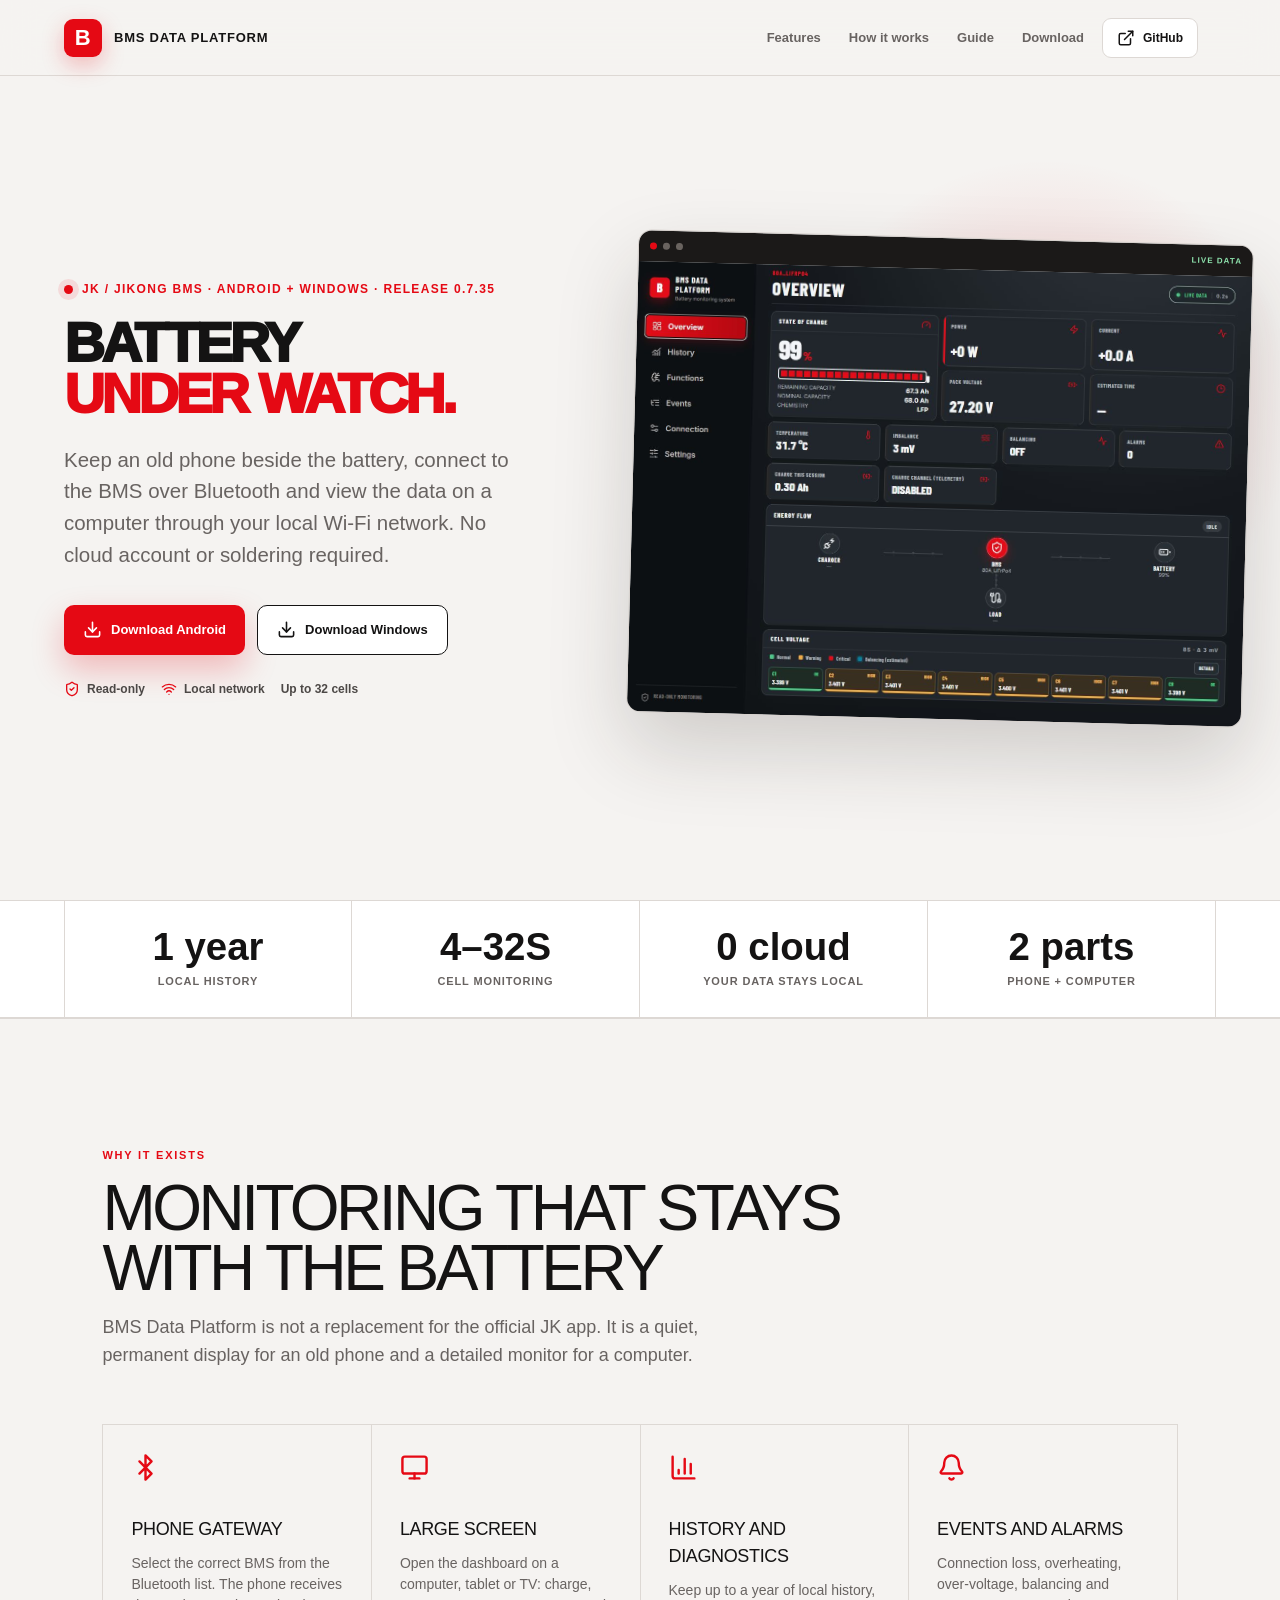
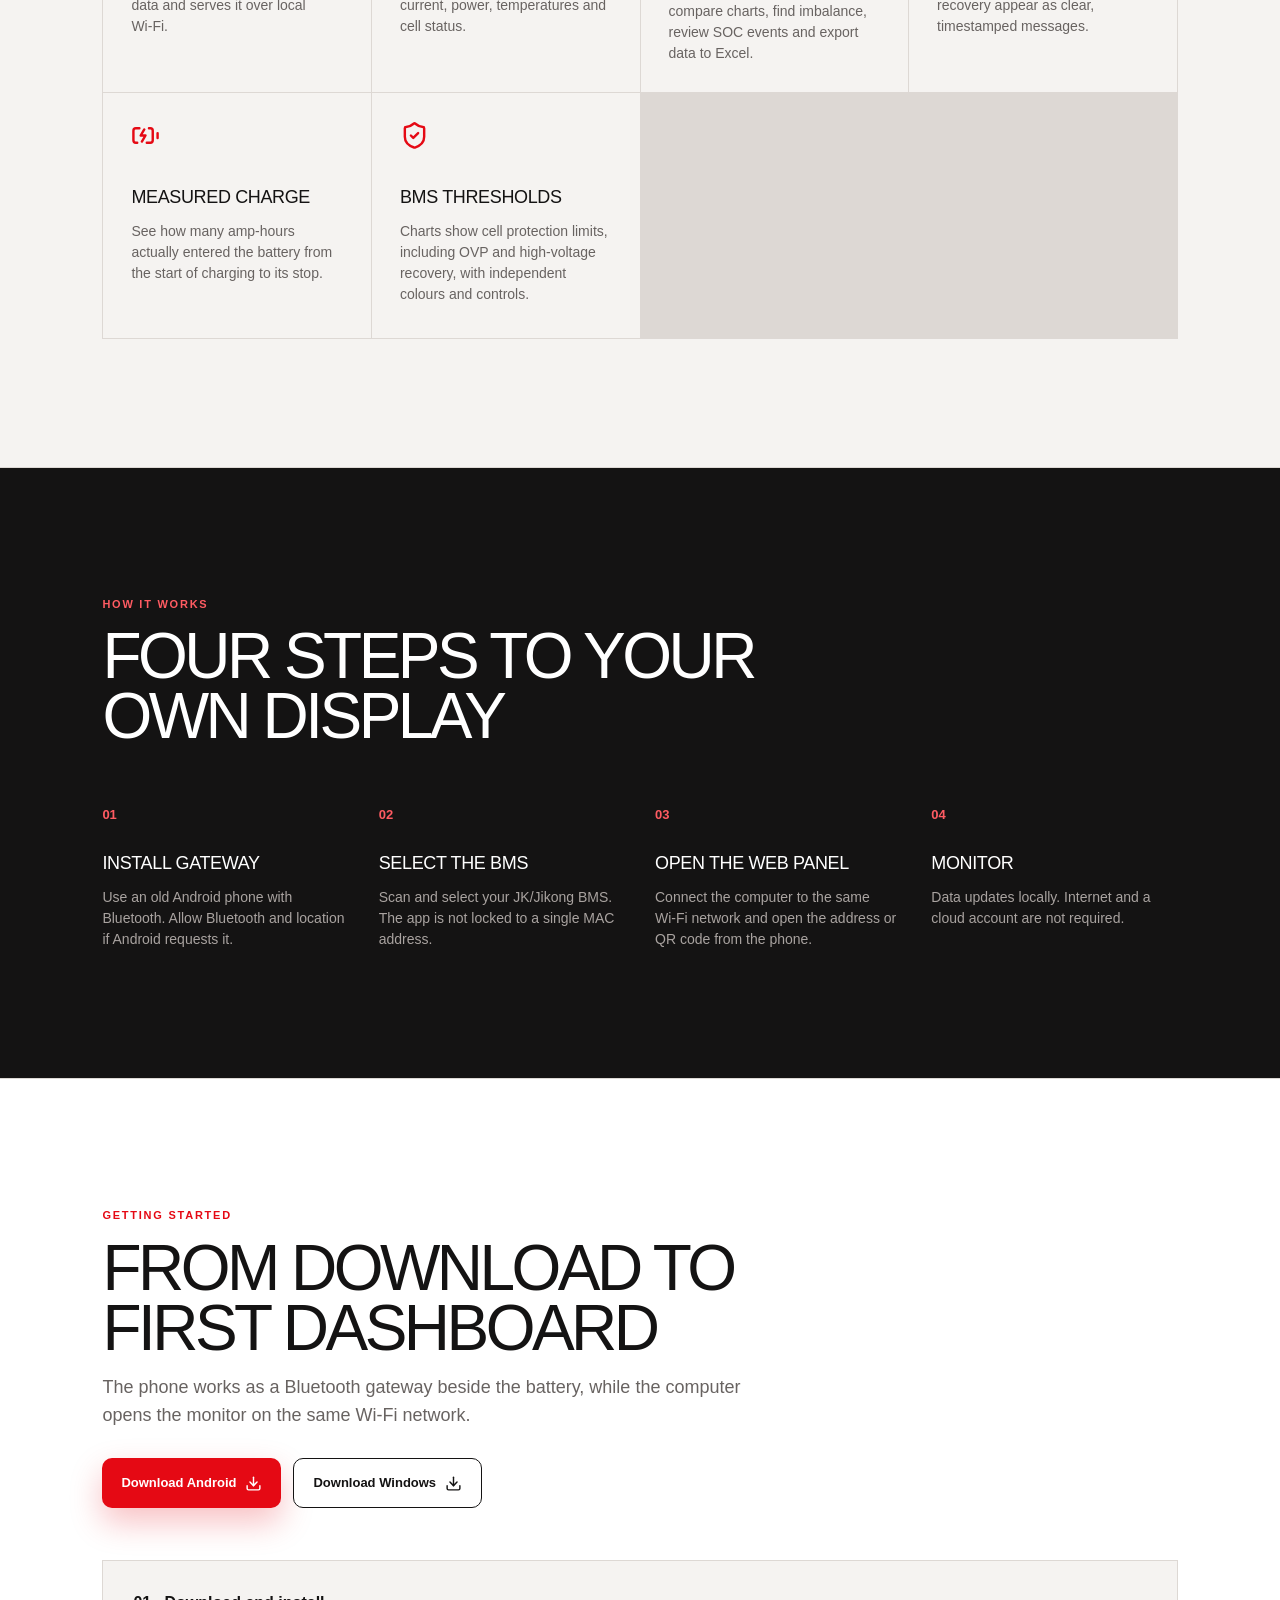
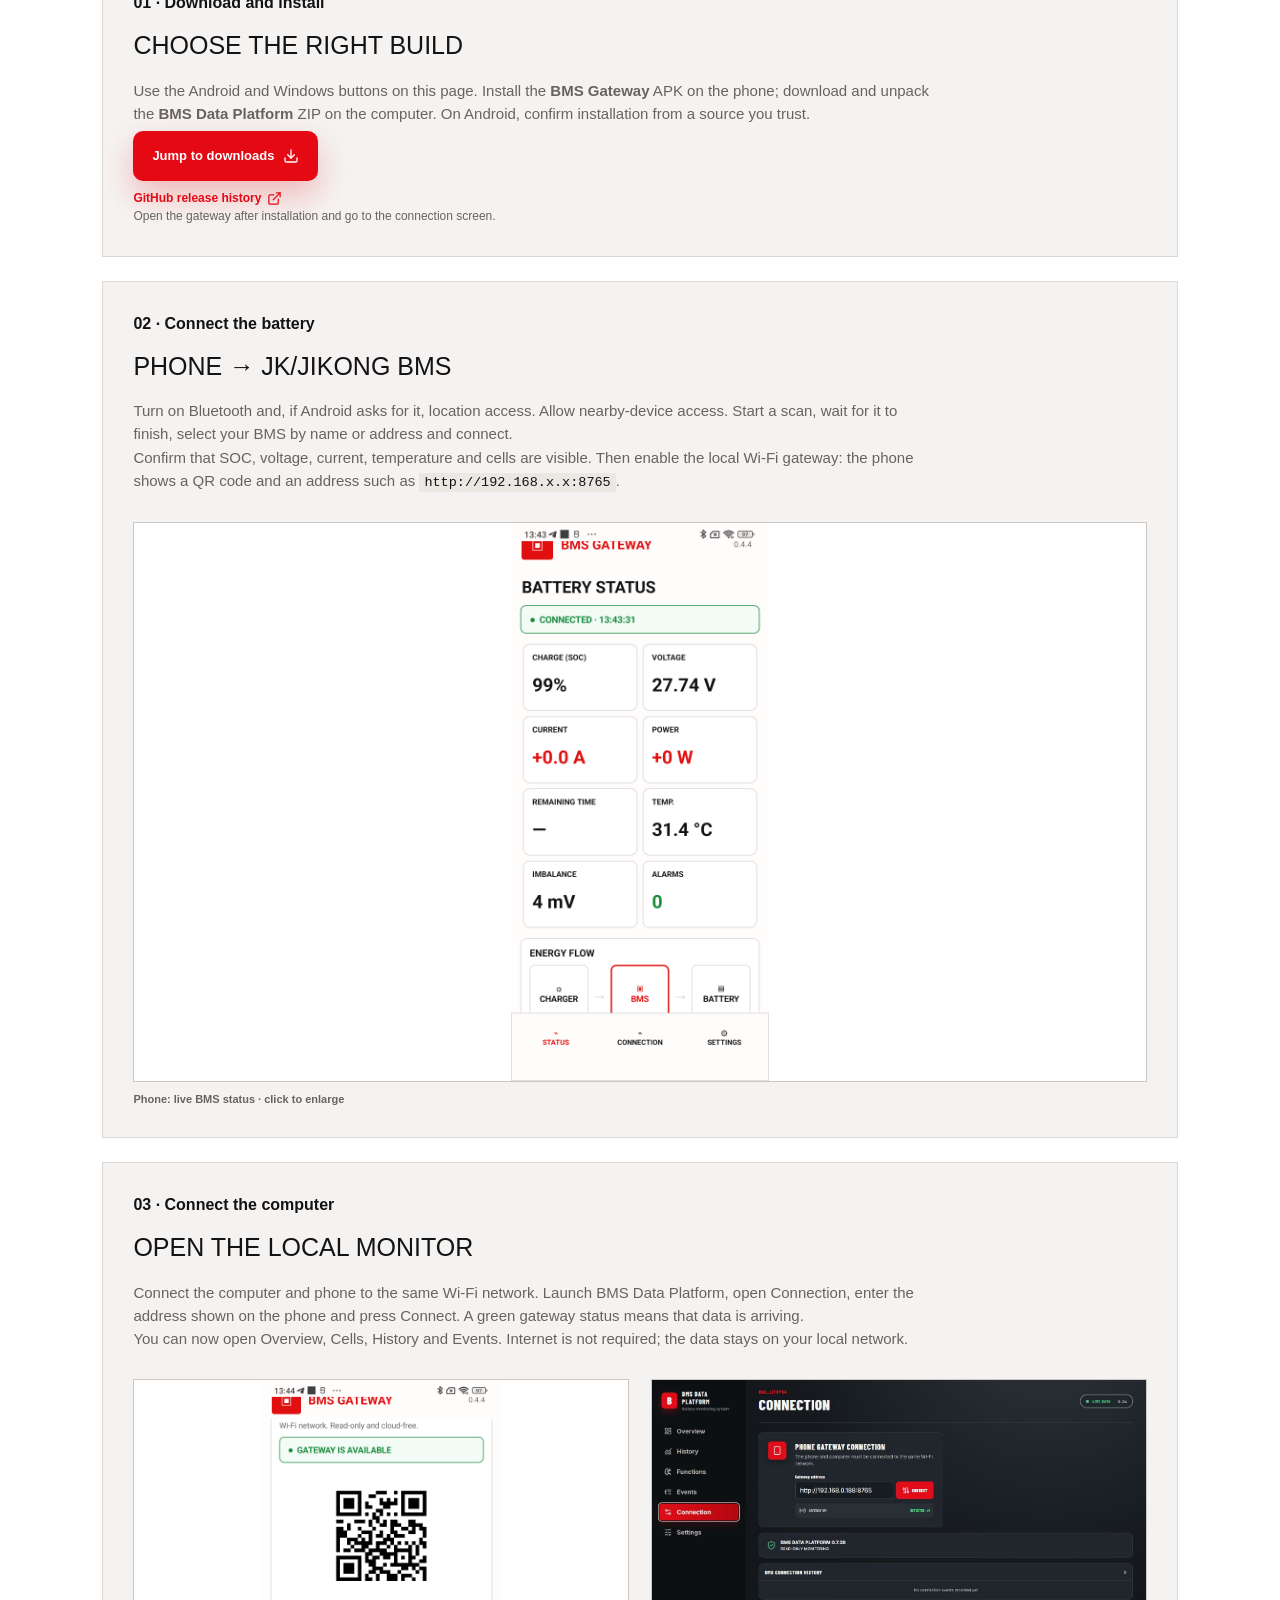
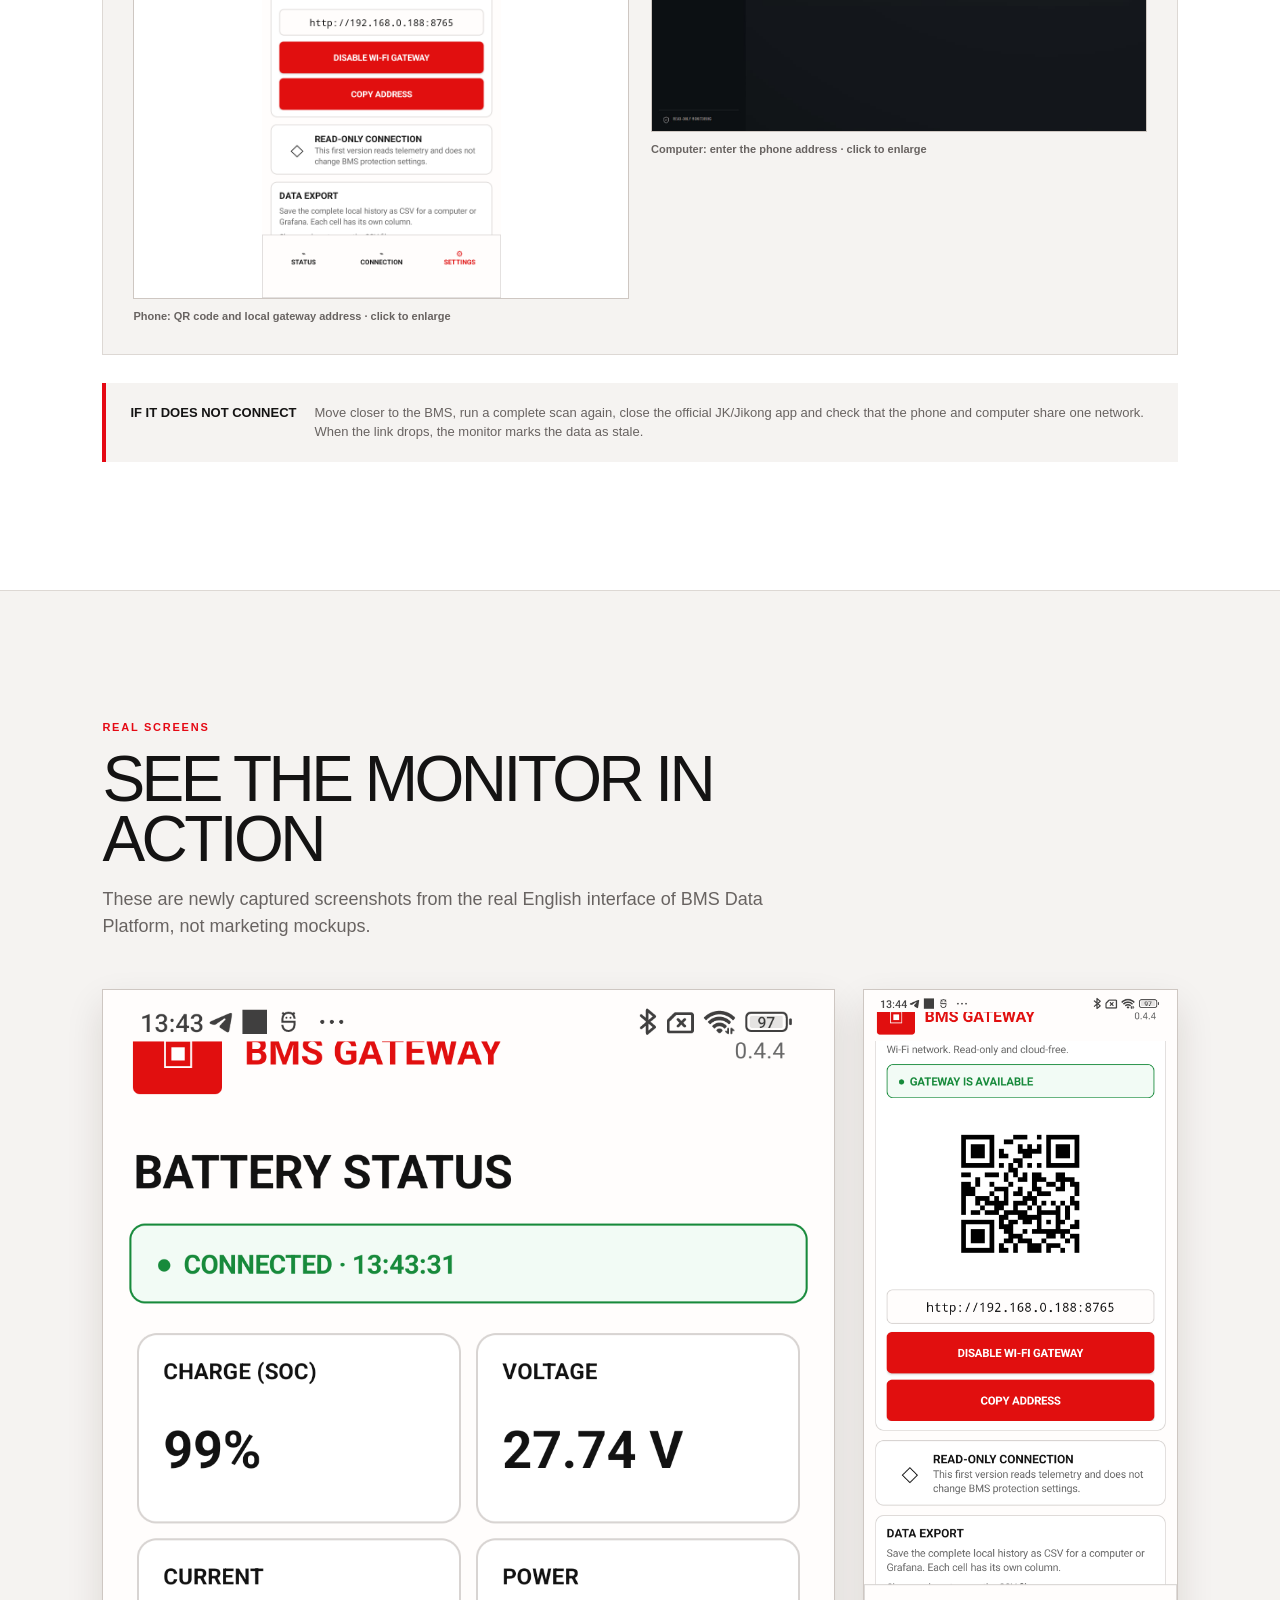
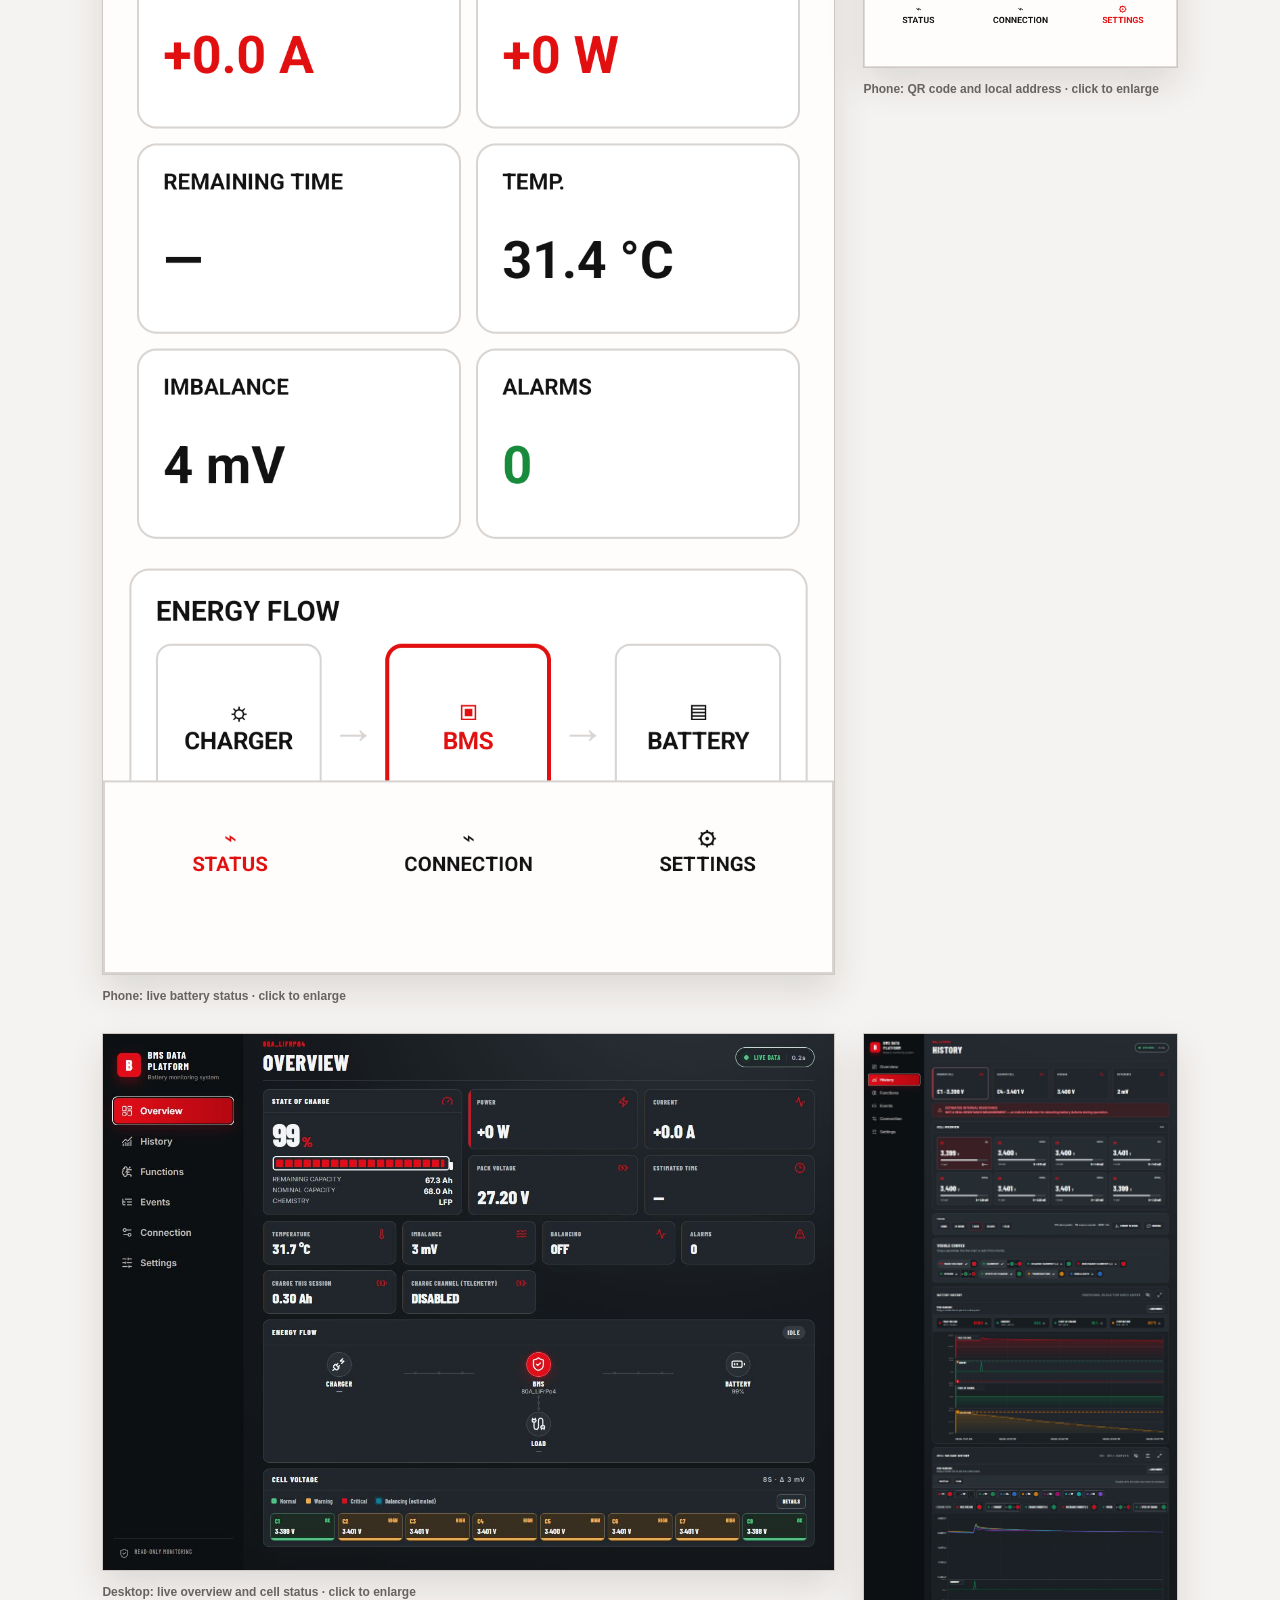
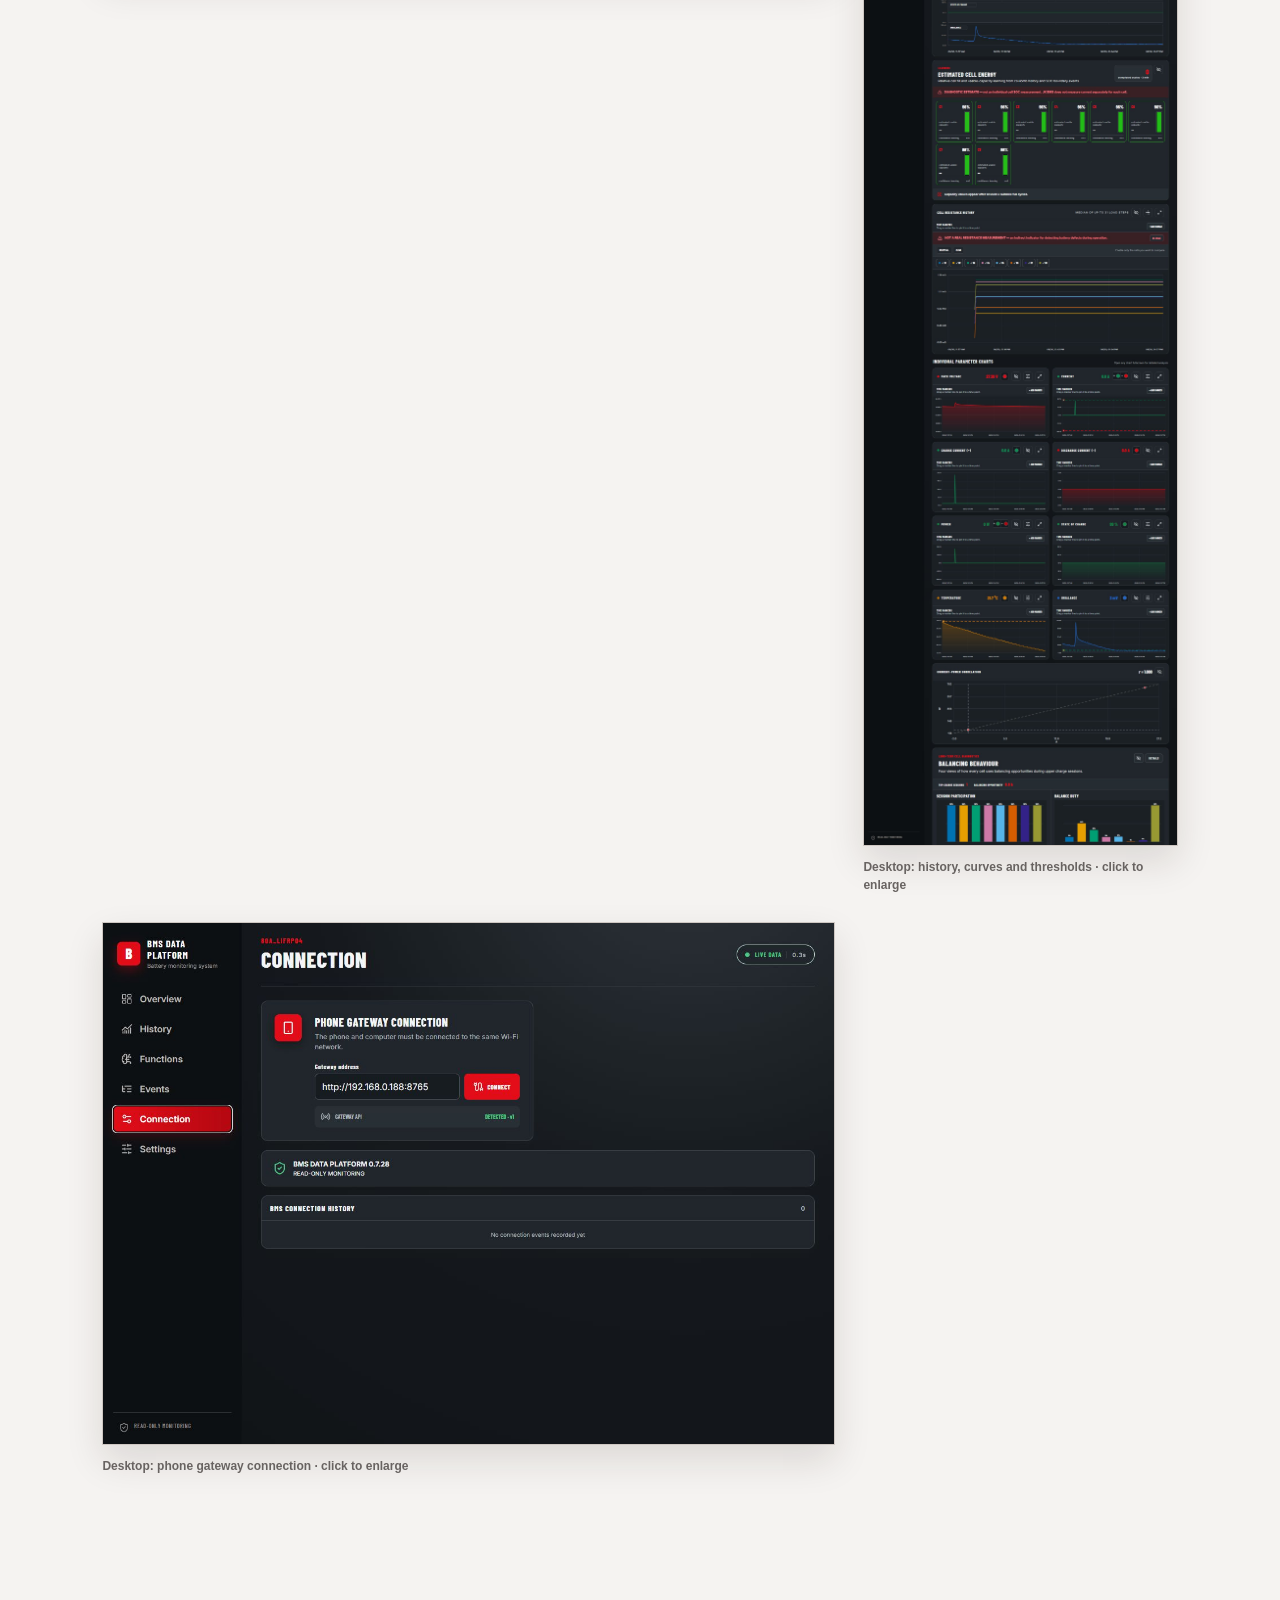
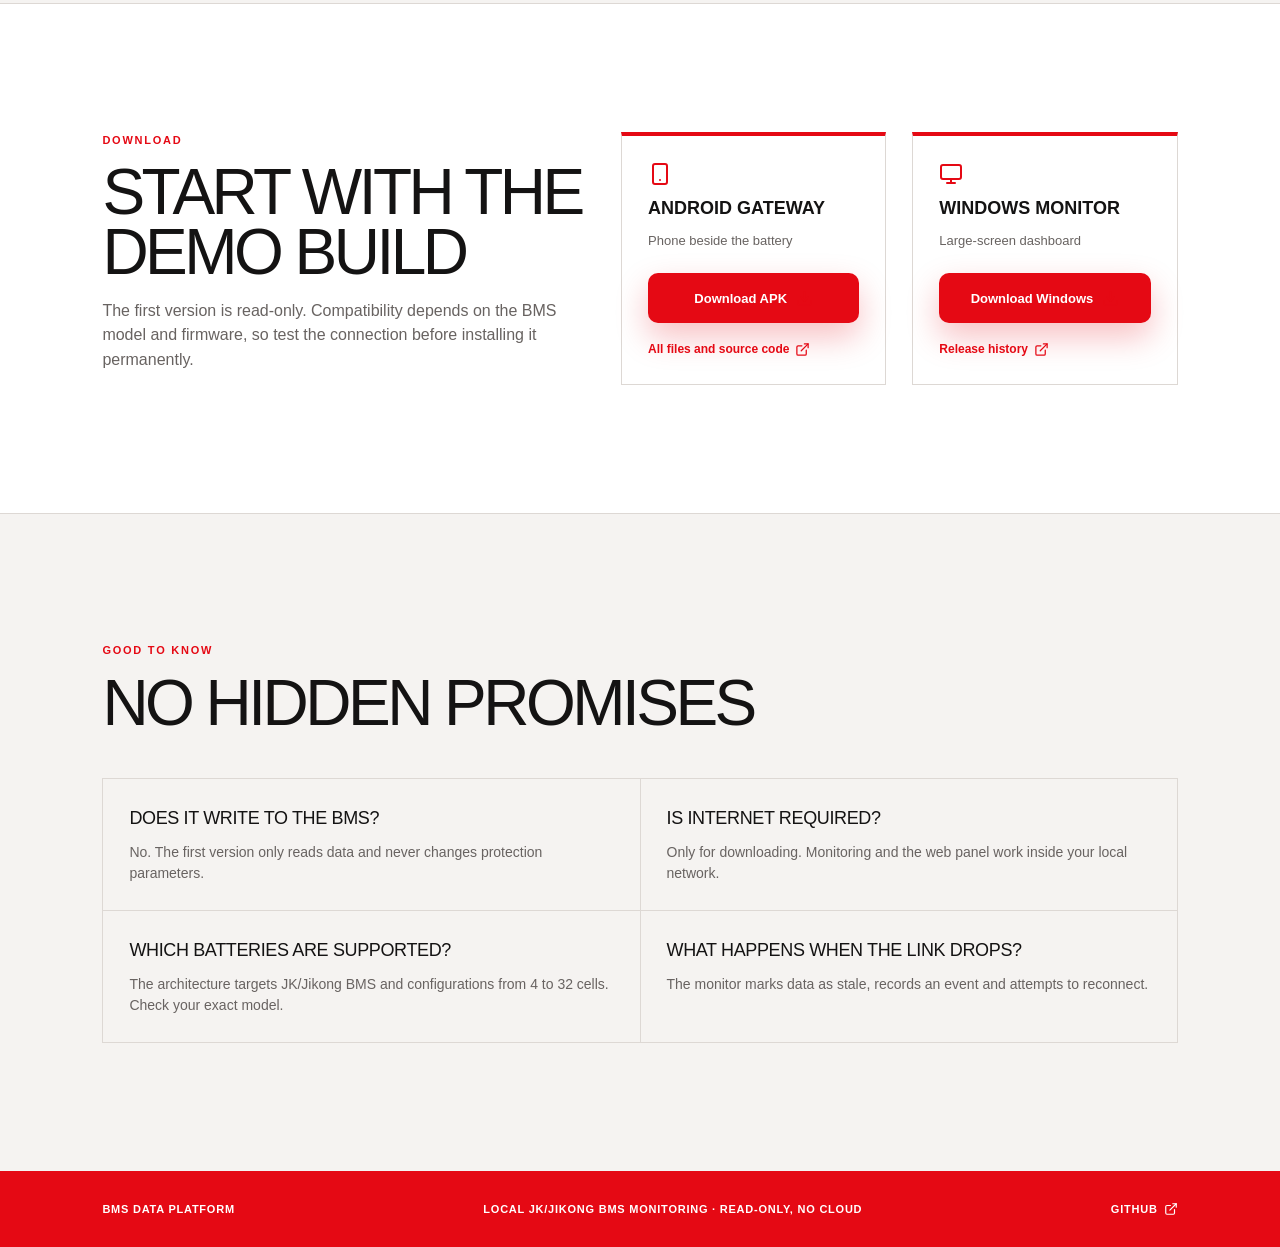
==== commit 18a0aad8: "Update English and Russian downloads for 0.7.35 and Gateway 0.4.9" ====
--- a/en/index.html
+++ b/en/index.html
@@ -1,2 +1,2 @@
 <!DOCTYPE html><html lang="en"><head><meta charSet="utf-8"/><meta name="viewport" content="width=device-width, initial-scale=1"/><link rel="preload" href="/desktop-overview.png" as="image"/><link rel="stylesheet" href="/_next/static/css/index.B_nz7eXu.css" data-rsc-css-href="/_next/static/css/index.B_nz7eXu.css" data-precedence="vite-rsc/importer-resources"/><link rel="modulepreload" fetchPriority="low" href="/_next/static/chunks/index-C29M66gN.js"/><script src="/_next/static/chunks/rolldown-runtime-C60lm6uB.js" type="module" async=""></script><script src="/_next/static/chunks/framework-D_rUT4EX.js" type="module" async=""></script><link rel="modulepreload" href="/_next/static/chunks/layout-segment-context-CKFwYsbY.js" crossorigin=""/><link rel="modulepreload" href="/_next/static/chunks/Icon-DGqOihj9.js" crossorigin=""/><link rel="modulepreload" href="/_next/static/chunks/LightboxImage-9a_vE-aG.js" crossorigin=""/><title>BMS Data Platform — JK/Jikong BMS monitoring</title><meta name="description" content="A read-only Android Bluetooth gateway and Windows dashboard for JK/Jikong BMS, with local history, charts and diagnostics."/><script>Object.assign(((self[Symbol.for("vinext.navigationRuntime")]??={bootstrap:{routeManifest:null},functions:{}}).bootstrap.rsc??={rsc:[]}),{params:{},nav:{"pathname":"/en","searchParams":[]}})</script><link rel="modulepreload" href="/_next/static/chunks/index-C29M66gN.js" />
-</head><body><main><header class="site-header"><a class="brand" href="#top" aria-label="BMS Data Platform — home"><span>B</span><strong>BMS DATA PLATFORM</strong></a><nav aria-label="Main navigation"><a href="#features">Features</a><a href="#how">How it works</a><a href="#guide">Guide</a><a href="#download">Download</a></nav><a class="header-github" href="https://github.com/zayants/bms-data-platform/releases/tag/v0.7.34" target="_blank" rel="noreferrer"><svg xmlns="http://www.w3.org/2000/svg" width="18" height="18" viewBox="0 0 24 24" fill="none" stroke="currentColor" stroke-width="2" stroke-linecap="round" stroke-linejoin="round" class="lucide lucide-external-link" aria-hidden="true"><path d="M15 3h6v6"></path><path d="M10 14 21 3"></path><path d="M18 13v6a2 2 0 0 1-2 2H5a2 2 0 0 1-2-2V8a2 2 0 0 1 2-2h6"></path></svg> GitHub</a></header><section id="top" class="hero"><div class="hero-copy"><div class="eyebrow"><span></span> JK / Jikong BMS · Android + Windows · release 0.7.34</div><h1>Battery<br/><em>under watch.</em></h1><p class="lead">Keep an old phone beside the battery, connect to the BMS over Bluetooth and view the data on a computer through your local Wi‑Fi network. No cloud account or soldering required.</p><div class="hero-actions"><a class="button primary" href="https://github.com/zayants/bms-data-platform/releases/download/v0.7.34/BMS-Gateway-0.4.8-Android.apk"><svg xmlns="http://www.w3.org/2000/svg" width="19" height="19" viewBox="0 0 24 24" fill="none" stroke="currentColor" stroke-width="2" stroke-linecap="round" stroke-linejoin="round" class="lucide lucide-download" aria-hidden="true"><path d="M12 15V3"></path><path d="M21 15v4a2 2 0 0 1-2 2H5a2 2 0 0 1-2-2v-4"></path><path d="m7 10 5 5 5-5"></path></svg> Download Android</a><a class="button secondary" href="https://github.com/zayants/bms-data-platform/releases/download/v0.7.34/BMS-Data-Platform-0.7.34-Windows-x64.zip"><svg xmlns="http://www.w3.org/2000/svg" width="19" height="19" viewBox="0 0 24 24" fill="none" stroke="currentColor" stroke-width="2" stroke-linecap="round" stroke-linejoin="round" class="lucide lucide-download" aria-hidden="true"><path d="M12 15V3"></path><path d="M21 15v4a2 2 0 0 1-2 2H5a2 2 0 0 1-2-2v-4"></path><path d="m7 10 5 5 5-5"></path></svg> Download Windows</a></div><div class="trust-row"><span><svg xmlns="http://www.w3.org/2000/svg" width="24" height="24" viewBox="0 0 24 24" fill="none" stroke="currentColor" stroke-width="2" stroke-linecap="round" stroke-linejoin="round" class="lucide lucide-shield-check" aria-hidden="true"><path d="M20 13c0 5-3.5 7.5-7.66 8.95a1 1 0 0 1-.67-.01C7.5 20.5 4 18 4 13V6a1 1 0 0 1 1-1c2 0 4.5-1.2 6.24-2.72a1.17 1.17 0 0 1 1.52 0C14.51 3.81 17 5 19 5a1 1 0 0 1 1 1z"></path><path d="m9 12 2 2 4-4"></path></svg> Read-only</span><span><svg xmlns="http://www.w3.org/2000/svg" width="24" height="24" viewBox="0 0 24 24" fill="none" stroke="currentColor" stroke-width="2" stroke-linecap="round" stroke-linejoin="round" class="lucide lucide-wifi" aria-hidden="true"><path d="M12 20h.01"></path><path d="M2 8.82a15 15 0 0 1 20 0"></path><path d="M5 12.859a10 10 0 0 1 14 0"></path><path d="M8.5 16.429a5 5 0 0 1 7 0"></path></svg> Local network</span><span>Up to 32 cells</span></div></div><div class="hero-product" aria-label="Real BMS Data Platform screens"><div class="screen-window"><div class="window-bar"><i></i><i></i><i></i><span>LIVE DATA</span></div><img src="/desktop-overview.png" alt="Real BMS Monitor screen with charge, power and cells"/></div></div></section><section class="proof-strip" aria-label="Key capabilities"><div><strong>1 year</strong><span>local history</span></div><div><strong>4–32S</strong><span>cell monitoring</span></div><div><strong>0 cloud</strong><span>your data stays local</span></div><div><strong>2 parts</strong><span>phone + computer</span></div></section><section id="features" class="section features-section"><div class="section-kicker">Why it exists</div><h2>Monitoring that stays with the battery</h2><p class="section-intro">BMS Data Platform is not a replacement for the official JK app. It is a quiet, permanent display for an old phone and a detailed monitor for a computer.</p><div class="feature-grid"><article><svg xmlns="http://www.w3.org/2000/svg" width="24" height="24" viewBox="0 0 24 24" fill="none" stroke="currentColor" stroke-width="2" stroke-linecap="round" stroke-linejoin="round" class="lucide lucide-bluetooth" aria-hidden="true"><path d="m7 7 10 10-5 5V2l5 5L7 17"></path></svg><h3>Phone gateway</h3><p>Select the correct BMS from the Bluetooth list. The phone receives data and serves it over local Wi‑Fi.</p></article><article><svg xmlns="http://www.w3.org/2000/svg" width="24" height="24" viewBox="0 0 24 24" fill="none" stroke="currentColor" stroke-width="2" stroke-linecap="round" stroke-linejoin="round" class="lucide lucide-monitor" aria-hidden="true"><rect width="20" height="14" x="2" y="3" rx="2"></rect><line x1="8" x2="16" y1="21" y2="21"></line><line x1="12" x2="12" y1="17" y2="21"></line></svg><h3>Large screen</h3><p>Open the dashboard on a computer, tablet or TV: charge, current, power, temperatures and cell status.</p></article><article><svg xmlns="http://www.w3.org/2000/svg" width="24" height="24" viewBox="0 0 24 24" fill="none" stroke="currentColor" stroke-width="2" stroke-linecap="round" stroke-linejoin="round" class="lucide lucide-chart-column" aria-hidden="true"><path d="M3 3v16a2 2 0 0 0 2 2h16"></path><path d="M18 17V9"></path><path d="M13 17V5"></path><path d="M8 17v-3"></path></svg><h3>History and diagnostics</h3><p>Keep up to a year of local history, compare charts, find imbalance, review SOC events and export data to Excel.</p></article><article><svg xmlns="http://www.w3.org/2000/svg" width="24" height="24" viewBox="0 0 24 24" fill="none" stroke="currentColor" stroke-width="2" stroke-linecap="round" stroke-linejoin="round" class="lucide lucide-bell" aria-hidden="true"><path d="M10.268 21a2 2 0 0 0 3.464 0"></path><path d="M3.262 15.326A1 1 0 0 0 4 17h16a1 1 0 0 0 .74-1.673C19.41 13.956 18 12.499 18 8A6 6 0 0 0 6 8c0 4.499-1.411 5.956-2.738 7.326"></path></svg><h3>Events and alarms</h3><p>Connection loss, overheating, over-voltage, balancing and recovery appear as clear, timestamped messages.</p></article><article><svg xmlns="http://www.w3.org/2000/svg" width="24" height="24" viewBox="0 0 24 24" fill="none" stroke="currentColor" stroke-width="2" stroke-linecap="round" stroke-linejoin="round" class="lucide lucide-battery-charging" aria-hidden="true"><path d="m11 7-3 5h4l-3 5"></path><path d="M14.856 6H16a2 2 0 0 1 2 2v8a2 2 0 0 1-2 2h-2.935"></path><path d="M22 14v-4"></path><path d="M5.14 18H4a2 2 0 0 1-2-2V8a2 2 0 0 1 2-2h2.936"></path></svg><h3>Measured charge</h3><p>See how many amp-hours actually entered the battery from the start of charging to its stop.</p></article><article><svg xmlns="http://www.w3.org/2000/svg" width="24" height="24" viewBox="0 0 24 24" fill="none" stroke="currentColor" stroke-width="2" stroke-linecap="round" stroke-linejoin="round" class="lucide lucide-shield-check" aria-hidden="true"><path d="M20 13c0 5-3.5 7.5-7.66 8.95a1 1 0 0 1-.67-.01C7.5 20.5 4 18 4 13V6a1 1 0 0 1 1-1c2 0 4.5-1.2 6.24-2.72a1.17 1.17 0 0 1 1.52 0C14.51 3.81 17 5 19 5a1 1 0 0 1 1 1z"></path><path d="m9 12 2 2 4-4"></path></svg><h3>BMS thresholds</h3><p>Charts show cell protection limits, including OVP and high-voltage recovery, with independent colours and controls.</p></article></div></section><section id="how" class="section how-section"><div class="section-kicker">How it works</div><h2>Four steps to your own display</h2><div class="steps"><div><b>01</b><h3>Install Gateway</h3><p>Use an old Android phone with Bluetooth. Allow Bluetooth and location if Android requests it.</p></div><div><b>02</b><h3>Select the BMS</h3><p>Scan and select your JK/Jikong BMS. The app is not locked to a single MAC address.</p></div><div><b>03</b><h3>Open the web panel</h3><p>Connect the computer to the same Wi‑Fi network and open the address or QR code from the phone.</p></div><div><b>04</b><h3>Monitor</h3><p>Data updates locally. Internet and a cloud account are not required.</p></div></div></section><section id="guide" class="section guide-section"><div class="section-kicker">Getting started</div><h2>From download to first dashboard</h2><p class="section-intro">The phone works as a Bluetooth gateway beside the battery, while the computer opens the monitor on the same Wi‑Fi network.</p><div class="guide-download-actions" aria-label="Download apps before starting"><a class="button primary" href="https://github.com/zayants/bms-data-platform/releases/download/v0.7.34/BMS-Gateway-0.4.8-Android.apk">Download Android <svg xmlns="http://www.w3.org/2000/svg" width="17" height="17" viewBox="0 0 24 24" fill="none" stroke="currentColor" stroke-width="2" stroke-linecap="round" stroke-linejoin="round" class="lucide lucide-download" aria-hidden="true"><path d="M12 15V3"></path><path d="M21 15v4a2 2 0 0 1-2 2H5a2 2 0 0 1-2-2v-4"></path><path d="m7 10 5 5 5-5"></path></svg></a><a class="button secondary" href="https://github.com/zayants/bms-data-platform/releases/download/v0.7.34/BMS-Data-Platform-0.7.34-Windows-x64.zip">Download Windows <svg xmlns="http://www.w3.org/2000/svg" width="17" height="17" viewBox="0 0 24 24" fill="none" stroke="currentColor" stroke-width="2" stroke-linecap="round" stroke-linejoin="round" class="lucide lucide-download" aria-hidden="true"><path d="M12 15V3"></path><path d="M21 15v4a2 2 0 0 1-2 2H5a2 2 0 0 1-2-2v-4"></path><path d="m7 10 5 5 5-5"></path></svg></a></div><div class="guide-list"><article class="guide-step"><div class="guide-copy"><b>01 · Download and install</b><h3>Choose the right build</h3><p>Use the Android and Windows buttons on this page. Install the <strong>BMS Gateway</strong> APK on the phone; download and unpack the <strong>BMS Data Platform</strong> ZIP on the computer. On Android, confirm installation from a source you trust.</p><a class="button primary" href="#download">Jump to downloads <svg xmlns="http://www.w3.org/2000/svg" width="16" height="16" viewBox="0 0 24 24" fill="none" stroke="currentColor" stroke-width="2" stroke-linecap="round" stroke-linejoin="round" class="lucide lucide-download" aria-hidden="true"><path d="M12 15V3"></path><path d="M21 15v4a2 2 0 0 1-2 2H5a2 2 0 0 1-2-2v-4"></path><path d="m7 10 5 5 5-5"></path></svg></a><a class="text-link" href="https://github.com/zayants/bms-data-platform/releases/tag/v0.7.34" target="_blank" rel="noreferrer">GitHub release history <svg xmlns="http://www.w3.org/2000/svg" width="15" height="15" viewBox="0 0 24 24" fill="none" stroke="currentColor" stroke-width="2" stroke-linecap="round" stroke-linejoin="round" class="lucide lucide-external-link" aria-hidden="true"><path d="M15 3h6v6"></path><path d="M10 14 21 3"></path><path d="M18 13v6a2 2 0 0 1-2 2H5a2 2 0 0 1-2-2V8a2 2 0 0 1 2-2h6"></path></svg></a><p class="guide-note">Open the gateway after installation and go to the connection screen.</p></div></article><article class="guide-step"><div class="guide-copy"><b>02 · Connect the battery</b><h3>Phone → JK/Jikong BMS</h3><p>Turn on Bluetooth and, if Android asks for it, location access. Allow nearby-device access. Start a scan, wait for it to finish, select your BMS by name or address and connect.</p><p>Confirm that SOC, voltage, current, temperature and cells are visible. Then enable the local Wi‑Fi gateway: the phone shows a QR code and an address such as <code>http://192.168.x.x:8765</code>.</p></div><figure><button class="zoomable-image" type="button" aria-label="Увеличить изображение: Real English BMS Gateway battery status screen"><img src="/android-status-en.png" alt="Real English BMS Gateway battery status screen"/></button><figcaption>Phone: live BMS status · click to enlarge</figcaption></figure></article><article class="guide-step"><div class="guide-copy"><b>03 · Connect the computer</b><h3>Open the local monitor</h3><p>Connect the computer and phone to the same Wi‑Fi network. Launch BMS Data Platform, open Connection, enter the address shown on the phone and press Connect. A green gateway status means that data is arriving.</p><p>You can now open Overview, Cells, History and Events. Internet is not required; the data stays on your local network.</p></div><div class="guide-pair"><figure><button class="zoomable-image" type="button" aria-label="Увеличить изображение: Real English BMS Gateway QR code and local address"><img src="/android-settings-en.png" alt="Real English BMS Gateway QR code and local address"/></button><figcaption>Phone: QR code and local gateway address · click to enlarge</figcaption></figure><figure><button class="zoomable-image" type="button" aria-label="Увеличить изображение: Computer connection screen for the phone gateway"><img src="/guide-desktop-connection.png" alt="Computer connection screen for the phone gateway"/></button><figcaption>Computer: enter the phone address · click to enlarge</figcaption></figure></div></article></div><div class="guide-troubles"><strong>If it does not connect</strong><span>Move closer to the BMS, run a complete scan again, close the official JK/Jikong app and check that the phone and computer share one network. When the link drops, the monitor marks the data as stale.</span></div></section><section class="section screenshots-section"><div class="section-kicker">Real screens</div><h2>See the monitor in action</h2><p class="section-intro">These are newly captured screenshots from the real English interface of BMS Data Platform, not marketing mockups.</p><div class="shot-grid"><figure><button class="zoomable-image" type="button" aria-label="Увеличить изображение: Real English BMS Gateway status"><img src="/android-status-en.png" alt="Real English BMS Gateway status"/></button><figcaption>Phone: live battery status · click to enlarge</figcaption></figure><figure><button class="zoomable-image" type="button" aria-label="Увеличить изображение: Real English BMS Gateway local Wi-Fi gateway"><img src="/android-settings-en.png" alt="Real English BMS Gateway local Wi-Fi gateway"/></button><figcaption>Phone: QR code and local address · click to enlarge</figcaption></figure><figure><button class="zoomable-image" type="button" aria-label="Увеличить изображение: Real English BMS Data Platform overview"><img src="/desktop-overview.png" alt="Real English BMS Data Platform overview"/></button><figcaption>Desktop: live overview and cell status · click to enlarge</figcaption></figure><figure><button class="zoomable-image" type="button" aria-label="Увеличить изображение: Real English BMS Data Platform history screen"><img src="/desktop-history.png" alt="Real English BMS Data Platform history screen"/></button><figcaption>Desktop: history, curves and thresholds · click to enlarge</figcaption></figure><figure><button class="zoomable-image" type="button" aria-label="Увеличить изображение: Real English BMS Data Platform connection screen"><img src="/desktop-connection.png" alt="Real English BMS Data Platform connection screen"/></button><figcaption>Desktop: phone gateway connection · click to enlarge</figcaption></figure></div></section><section id="download" class="section download-section"><div><div class="section-kicker">Download</div><h2>Start with the demo build</h2><p>The first version is read-only. Compatibility depends on the BMS model and firmware, so test the connection before installing it permanently.</p></div><div class="download-card"><svg xmlns="http://www.w3.org/2000/svg" width="24" height="24" viewBox="0 0 24 24" fill="none" stroke="currentColor" stroke-width="2" stroke-linecap="round" stroke-linejoin="round" class="lucide lucide-smartphone" aria-hidden="true"><rect width="14" height="20" x="5" y="2" rx="2" ry="2"></rect><path d="M12 18h.01"></path></svg><strong>Android Gateway</strong><span>Phone beside the battery</span><a class="button primary" href="https://github.com/zayants/bms-data-platform/releases/download/v0.7.34/BMS-Gateway-0.4.8-Android.apk">Download APK <svg xmlns="http://www.w3.org/2000/svg" width="17" height="17" viewBox="0 0 24 24" fill="none" stroke="currentColor" stroke-width="2" stroke-linecap="round" stroke-linejoin="round" class="lucide lucide-download" aria-hidden="true"><path d="M12 15V3"></path><path d="M21 15v4a2 2 0 0 1-2 2H5a2 2 0 0 1-2-2v-4"></path><path d="m7 10 5 5 5-5"></path></svg></a><a class="text-link" href="https://github.com/zayants/bms-data-platform/releases/tag/v0.7.34" target="_blank" rel="noreferrer">All files and source code <svg xmlns="http://www.w3.org/2000/svg" width="15" height="15" viewBox="0 0 24 24" fill="none" stroke="currentColor" stroke-width="2" stroke-linecap="round" stroke-linejoin="round" class="lucide lucide-external-link" aria-hidden="true"><path d="M15 3h6v6"></path><path d="M10 14 21 3"></path><path d="M18 13v6a2 2 0 0 1-2 2H5a2 2 0 0 1-2-2V8a2 2 0 0 1 2-2h6"></path></svg></a></div><div class="download-card"><svg xmlns="http://www.w3.org/2000/svg" width="24" height="24" viewBox="0 0 24 24" fill="none" stroke="currentColor" stroke-width="2" stroke-linecap="round" stroke-linejoin="round" class="lucide lucide-monitor" aria-hidden="true"><rect width="20" height="14" x="2" y="3" rx="2"></rect><line x1="8" x2="16" y1="21" y2="21"></line><line x1="12" x2="12" y1="17" y2="21"></line></svg><strong>Windows Monitor</strong><span>Large-screen dashboard</span><a class="button primary" href="https://github.com/zayants/bms-data-platform/releases/download/v0.7.34/BMS-Data-Platform-0.7.34-Windows-x64.zip">Download Windows <svg xmlns="http://www.w3.org/2000/svg" width="17" height="17" viewBox="0 0 24 24" fill="none" stroke="currentColor" stroke-width="2" stroke-linecap="round" stroke-linejoin="round" class="lucide lucide-download" aria-hidden="true"><path d="M12 15V3"></path><path d="M21 15v4a2 2 0 0 1-2 2H5a2 2 0 0 1-2-2v-4"></path><path d="m7 10 5 5 5-5"></path></svg></a><a class="text-link" href="https://github.com/zayants/bms-data-platform/releases/tag/v0.7.34" target="_blank" rel="noreferrer">Release history <svg xmlns="http://www.w3.org/2000/svg" width="15" height="15" viewBox="0 0 24 24" fill="none" stroke="currentColor" stroke-width="2" stroke-linecap="round" stroke-linejoin="round" class="lucide lucide-external-link" aria-hidden="true"><path d="M15 3h6v6"></path><path d="M10 14 21 3"></path><path d="M18 13v6a2 2 0 0 1-2 2H5a2 2 0 0 1-2-2V8a2 2 0 0 1 2-2h6"></path></svg></a></div></section><section class="section faq-section"><div class="section-kicker">Good to know</div><h2>No hidden promises</h2><div class="faq-grid"><div><h3>Does it write to the BMS?</h3><p>No. The first version only reads data and never changes protection parameters.</p></div><div><h3>Is internet required?</h3><p>Only for downloading. Monitoring and the web panel work inside your local network.</p></div><div><h3>Which batteries are supported?</h3><p>The architecture targets JK/Jikong BMS and configurations from 4 to 32 cells. Check your exact model.</p></div><div><h3>What happens when the link drops?</h3><p>The monitor marks data as stale, records an event and attempts to reconnect.</p></div></div></section><footer><span>BMS DATA PLATFORM</span><span>Local JK/Jikong BMS monitoring · read-only, no cloud</span><a href="https://github.com/zayants/bms-data-platform/releases/tag/v0.7.34" target="_blank" rel="noreferrer">GitHub <svg xmlns="http://www.w3.org/2000/svg" width="14" height="14" viewBox="0 0 24 24" fill="none" stroke="currentColor" stroke-width="2" stroke-linecap="round" stroke-linejoin="round" class="lucide lucide-external-link" aria-hidden="true"><path d="M15 3h6v6"></path><path d="M10 14 21 3"></path><path d="M18 13v6a2 2 0 0 1-2 2H5a2 2 0 0 1-2-2V8a2 2 0 0 1 2-2h6"></path></svg></a></footer></main><script type="module" src="/_next/static/chunks/index-C29M66gN.js" id="_R_" async=""></script><script>((self[Symbol.for("vinext.navigationRuntime")]??={bootstrap:{routeManifest:null},functions:{}}).bootstrap.rsc??={rsc:[]}).rsc.push("0:{\"page:/en\":\"$L1\",\"layout:/\":\"$L2\",\"route:/en\":\"$L3\",\"__route\":\"route:/en\",\"__interceptionContext\":null,\"__layoutIds\":[\"layout:/\"],\"__rootLayout\":\"/\",\"__bfcacheSegmentIdentities\":{\"layout:/\":\"[\\\"layout\\\",\\\"layout:/\\\",\\\"root-boundary:/\\\",\\\"\\\"]\",\"page:/en\":\"[\\\"page\\\",\\\"page:/en\\\",\\\"root-boundary:/\\\",\\\"[\\\\\\\"en\\\\\\\"]\\\"]\"},\"__srcPage\":[\"en\",\"page\"],\"__layoutFlags\":{\"layout:/\":\"s\"},\"__artifactCompatibility\":{\"schemaVersion\":1,\"graphVersion\":\"app-route-graph:45c790183ba88330\",\"deploymentVersion\":\"80465d3c-5ecc-47fe-9380-22f7e230789c\",\"appElementsSchemaVersion\":1,\"rscPayloadSchemaVersion\":1,\"rootBoundaryId\":\"/\",\"renderEpoch\":null}}\n")</script><script>((self[Symbol.for("vinext.navigationRuntime")]??={bootstrap:{routeManifest:null},functions:{}}).bootstrap.rsc??={rsc:[]}).rsc.push("4:I[\"416c5e021802\",[],\"Children\",1]\n")</script><script>((self[Symbol.for("vinext.navigationRuntime")]??={bootstrap:{routeManifest:null},functions:{}}).bootstrap.rsc??={rsc:[]}).rsc.push("5:I[\"8b58cbad025d\",[],\"GlobalErrorBoundary\",1]\n")</script><script>((self[Symbol.for("vinext.navigationRuntime")]??={bootstrap:{routeManifest:null},functions:{}}).bootstrap.rsc??={rsc:[]}).rsc.push("6:I[\"4d0b646553ed\",[],\"default\",1]\n")</script><script>((self[Symbol.for("vinext.navigationRuntime")]??={bootstrap:{routeManifest:null},functions:{}}).bootstrap.rsc??={rsc:[]}).rsc.push("7:I[\"8b58cbad025d\",[],\"ErrorBoundary\",1]\n")</script><script>((self[Symbol.for("vinext.navigationRuntime")]??={bootstrap:{routeManifest:null},functions:{}}).bootstrap.rsc??={rsc:[]}).rsc.push("8:I[\"f4fa97b4c255\",[],\"LayoutSegmentProvider\",1]\n")</script><script>((self[Symbol.for("vinext.navigationRuntime")]??={bootstrap:{routeManifest:null},functions:{}}).bootstrap.rsc??={rsc:[]}).rsc.push("9:I[\"416c5e021802\",[],\"Slot\",1]\n")</script><script>((self[Symbol.for("vinext.navigationRuntime")]??={bootstrap:{routeManifest:null},functions:{}}).bootstrap.rsc??={rsc:[]}).rsc.push("a:I[\"8b58cbad025d\",[],\"NotFoundBoundary\",1]\n")</script><script>((self[Symbol.for("vinext.navigationRuntime")]??={bootstrap:{routeManifest:null},functions:{}}).bootstrap.rsc??={rsc:[]}).rsc.push("b:I[\"877bf9fc4568\",[],\"AppRouterScrollTarget\",1]\n")</script><script>((self[Symbol.for("vinext.navigationRuntime")]??={bootstrap:{routeManifest:null},functions:{}}).bootstrap.rsc??={rsc:[]}).rsc.push("c:I[\"8b58cbad025d\",[],\"RedirectBoundary\",1]\n")</script><script>((self[Symbol.for("vinext.navigationRuntime")]??={bootstrap:{routeManifest:null},functions:{}}).bootstrap.rsc??={rsc:[]}).rsc.push(":HL[\"/_next/static/css/index.B_nz7eXu.css\",\"style\"     ]\n")</script><script>((self[Symbol.for("vinext.navigationRuntime")]??={bootstrap:{routeManifest:null},functions:{}}).bootstrap.rsc??={rsc:[]}).rsc.push("2:[[[\"$\",\"link\",\"css:/_next/static/css/index.B_nz7eXu.css\",{\"rel\":\"stylesheet\",\"precedence\":\"vite-rsc/importer-resources\",\"href\":\"/_next/static/css/index.B_nz7eXu.css\",\"data-rsc-css-href\":\"/_next/static/css/index.B_nz7eXu.css\"}],\"$undefined\"],[\"$\",\"html\",null,{\"lang\":\"en\",\"children\":[\"$\",\"body\",null,{\"children\":[\"$\",\"$L4\",null,{}]}]}]]\n")</script><script>((self[Symbol.for("vinext.navigationRuntime")]??={bootstrap:{routeManifest:null},functions:{}}).bootstrap.rsc??={rsc:[]}).rsc.push("3:[[[\"$\",\"meta\",null,{\"charSet\":\"utf-8\"}],[[\"$\",\"title\",\"0\",{\"children\":\"BMS Data Platform — JK/Jikong BMS monitoring\"}],[\"$\",\"meta\",\"1\",{\"name\":\"description\",\"content\":\"A read-only Android Bluetooth gateway and Windows dashboard for JK/Jikong BMS, with local history, charts and diagnostics.\"}]],[[\"$\",\"meta\",\"0\",{\"name\":\"viewport\",\"content\":\"width=device-width, initial-scale=1\"}]]],[\"$\",\"$L5\",null,{\"fallback\":\"$6\",\"children\":[\"$\",\"$L7\",null,{\"fallback\":\"$6\",\"children\":[\"$\",\"$L8\",null,{\"providerId\":\"layout:/\",\"segmentMap\":{\"children\":[\"en\"]},\"children\":[\"$\",\"$L9\",null,{\"id\":\"layout:/\",\"parallelSlots\":\"$undefined\",\"children\":[\"$\",\"$La\",null,{\"resetKey\":\"en\",\"fallback\":[[\"$\",\"title\",null,{\"children\":\"404: This page could not be found.\"}],[\"$\",\"div\",null,{\"style\":{\"fontFamily\":\"system-ui,\\\"Segoe UI\\\",Roboto,Helvetica,Arial,sans-serif,\\\"Apple Color Emoji\\\",\\\"Segoe UI Emoji\\\"\",\"height\":\"100vh\",\"textAlign\":\"center\",\"display\":\"flex\",\"flexDirection\":\"column\",\"alignItems\":\"center\",\"justifyContent\":\"center\"},\"children\":[\"$\",\"div\",null,{\"children\":[[\"$\",\"style\",null,{\"dangerouslySetInnerHTML\":{\"__html\":\"body{color:#000;background:#fff;margin:0}.next-error-h1{border-right:1px solid rgba(0,0,0,.3)}@media (prefers-color-scheme:dark){body{color:#fff;background:#000}.next-error-h1{border-right:1px solid rgba(255,255,255,.3)}}\"}}],[\"$\",\"h1\",null,{\"className\":\"next-error-h1\",\"style\":{\"display\":\"inline-block\",\"margin\":\"0 20px 0 0\",\"padding\":\"0 23px 0 0\",\"fontSize\":24,\"fontWeight\":500,\"verticalAlign\":\"top\",\"lineHeight\":\"49px\"},\"children\":404}],[\"$\",\"div\",null,{\"style\":{\"display\":\"inline-block\"},\"children\":[\"$\",\"h2\",null,{\"style\":{\"fontSize\":14,\"fontWeight\":400,\"lineHeight\":\"49px\",\"margin\":0},\"children\":\"This page could not be found.\"}]}]]}]}]],\"children\":[\"$\",\"$Lb\",null,{\"children\":[\"$\",\"$Lc\",null,{\"children\":[[\"$\",\"$L8\",null,{\"providerId\":\"page:/en\",\"segmentMap\":{\"children\":[\"__PAGE__\"]},\"children\":[\"$\",\"$L9\",null,{\"id\":\"page:/en\"}]}],null]}]}]}]}]}]}]}],null,null]\n")</script><script>((self[Symbol.for("vinext.navigationRuntime")]??={bootstrap:{routeManifest:null},functions:{}}).bootstrap.rsc??={rsc:[]}).rsc.push("d:I[\"066132fd2803\",[],\"default\",1]\n")</script><script>((self[Symbol.for("vinext.navigationRuntime")]??={bootstrap:{routeManifest:null},functions:{}}).bootstrap.rsc??={rsc:[]}).rsc.push(":HL[\"/desktop-overview.png\",\"image\"]\n")</script><script>((self[Symbol.for("vinext.navigationRuntime")]??={bootstrap:{routeManifest:null},functions:{}}).bootstrap.rsc??={rsc:[]}).rsc.push("1:[\"$\",\"main\",null,{\"children\":[[\"$\",\"header\",null,{\"className\":\"site-header\",\"children\":[[\"$\",\"a\",null,{\"className\":\"brand\",\"href\":\"#top\",\"aria-label\":\"BMS Data Platform — home\",\"children\":[[\"$\",\"span\",null,{\"children\":\"B\"}],[\"$\",\"strong\",null,{\"children\":\"BMS DATA PLATFORM\"}]]}],[\"$\",\"nav\",null,{\"aria-label\":\"Main navigation\",\"children\":[[\"$\",\"a\",null,{\"href\":\"#features\",\"children\":\"Features\"}],[\"$\",\"a\",null,{\"href\":\"#how\",\"children\":\"How it works\"}],[\"$\",\"a\",null,{\"href\":\"#guide\",\"children\":\"Guide\"}],[\"$\",\"a\",null,{\"href\":\"#download\",\"children\":\"Download\"}]]}],[\"$\",\"a\",null,{\"className\":\"header-github\",\"href\":\"https://github.com/zayants/bms-data-platform/releases/tag/v0.7.34\",\"target\":\"_blank\",\"rel\":\"noreferrer\",\"children\":[[\"$\",\"$Ld\",null,{\"ref\":\"$undefined\",\"iconNode\":[[\"path\",{\"d\":\"M15 3h6v6\",\"key\":\"1q9fwt\"}],[\"path\",{\"d\":\"M10 14 21 3\",\"key\":\"gplh6r\"}],[\"path\",{\"d\":\"M18 13v6a2 2 0 0 1-2 2H5a2 2 0 0 1-2-2V8a2 2 0 0 1 2-2h6\",\"key\":\"a6xqqp\"}]],\"className\":\"lucide-external-link\",\"size\":18}],\" GitHub\"]}]]}],[\"$\",\"section\",null,{\"id\":\"top\",\"className\":\"hero\",\"children\":[[\"$\",\"div\",null,{\"className\":\"hero-copy\",\"children\":[[\"$\",\"div\",null,{\"className\":\"eyebrow\",\"children\":[[\"$\",\"span\",null,{}],\" JK / Jikong BMS · Android + Windows · release 0.7.34\"]}],[\"$\",\"h1\",null,{\"children\":[\"Battery\",[\"$\",\"br\",null,{}],[\"$\",\"em\",null,{\"children\":\"under watch.\"}]]}],[\"$\",\"p\",null,{\"className\":\"lead\",\"children\":\"Keep an old phone beside the battery, connect to the BMS over Bluetooth and view the data on a computer through your local Wi‑Fi network. No cloud account or soldering required.\"}],[\"$\",\"div\",null,{\"className\":\"hero-actions\",\"children\":[[\"$\",\"a\",null,{\"className\":\"button primary\",\"href\":\"https://github.com/zayants/bms-data-platform/releases/download/v0.7.34/BMS-Gateway-0.4.8-Android.apk\",\"children\":[[\"$\",\"$Ld\",null,{\"ref\":\"$undefined\",\"iconNode\":[[\"path\",{\"d\":\"M12 15V3\",\"key\":\"m9g1x1\"}],[\"path\",{\"d\":\"M21 15v4a2 2 0 0 1-2 2H5a2 2 0 0 1-2-2v-4\",\"key\":\"ih7n3h\"}],[\"path\",{\"d\":\"m7 10 5 5 5-5\",\"key\":\"brsn70\"}]],\"className\":\"lucide-download\",\"size\":19}],\" Download Android\"]}],[\"$\",\"a\",null,{\"className\":\"button secondary\",\"href\":\"https://github.com/zayants/bms-data-platform/releases/download/v0.7.34/BMS-Data-Platform-0.7.34-Windows-x64.zip\",\"children\":[[\"$\",\"$Ld\",null,{\"ref\":\"$undefined\",\"iconNode\":\"$1:props:children:1:props:children:0:props:children:3:props:children:0:props:children:0:props:iconNode\",\"className\":\"lucide-download\",\"size\":19}],\" Download Windows\"]}]]}],[\"$\",\"div\",null,{\"className\":\"trust-row\",\"children\":[[\"$\",\"span\",null,{\"children\":[[\"$\",\"$Ld\",null,{\"ref\":\"$undefined\",\"iconNode\":[[\"path\",{\"d\":\"M20 13c0 5-3.5 7.5-7.66 8.95a1 1 0 0 1-.67-.01C7.5 20.5 4 18 4 13V6a1 1 0 0 1 1-1c2 0 4.5-1.2 6.24-2.72a1.17 1.17 0 0 1 1.52 0C14.51 3.81 17 5 19 5a1 1 0 0 1 1 1z\",\"key\":\"oel41y\"}],[\"path\",{\"d\":\"m9 12 2 2 4-4\",\"key\":\"dzmm74\"}]],\"className\":\"lucide-shield-check\"}],\" Read-only\"]}],[\"$\",\"span\",null,{\"children\":[[\"$\",\"$Ld\",null,{\"ref\":\"$undefined\",\"iconNode\":[[\"path\",{\"d\":\"M12 20h.01\",\"key\":\"zekei9\"}],[\"path\",{\"d\":\"M2 8.82a15 15 0 0 1 20 0\",\"key\":\"dnpr2z\"}],[\"path\",{\"d\":\"M5 12.859a10 10 0 0 1 14 0\",\"key\":\"1x1e6c\"}],[\"path\",{\"d\":\"M8.5 16.429a5 5 0 0 1 7 0\",\"key\":\"1bycff\"}]],\"className\":\"lucide-wifi\"}],\" Local network\"]}],[\"$\",\"span\",null,{\"children\":\"Up to 32 cells\"}]]}]]}],[\"$\",\"div\",null,{\"className\":\"hero-product\",\"aria-label\":\"Real BMS Data Platform screens\",\"children\":[\"$\",\"div\",null,{\"className\":\"screen-window\",\"children\":[[\"$\",\"div\",null,{\"className\":\"window-bar\",\"children\":[[\"$\",\"i\",null,{}],[\"$\",\"i\",null,{}],[\"$\",\"i\",null,{}],[\"$\",\"span\",null,{\"children\":\"LIVE DATA\"}]]}],[\"$\",\"img\",null,{\"src\":\"/desktop-overview.png\",\"alt\":\"Real BMS Monitor screen with charge, power and cells\"}]]}]}]]}],[\"$\",\"section\",null,{\"className\":\"proof-strip\",\"aria-label\":\"Key capabilities\",\"children\":[[\"$\",\"div\",null,{\"children\":[[\"$\",\"strong\",null,{\"children\":\"1 year\"}],[\"$\",\"span\",null,{\"children\":\"local history\"}]]}],[\"$\",\"div\",null,{\"children\":[[\"$\",\"strong\",null,{\"children\":\"4–32S\"}],[\"$\",\"span\",null,{\"children\":\"cell monitoring\"}]]}],[\"$\",\"div\",null,{\"children\":[[\"$\",\"strong\",null,{\"children\":\"0 cloud\"}],[\"$\",\"span\",null,{\"children\":\"your data stays local\"}]]}],[\"$\",\"div\",null,{\"children\":[[\"$\",\"strong\",null,{\"children\":\"2 parts\"}],[\"$\",\"span\",null,{\"children\":\"phone + computer\"}]]}]]}],[\"$\",\"section\",null,{\"id\":\"features\",\"className\":\"section features-section\",\"children\":[[\"$\",\"div\",null,{\"className\":\"section-kicker\",\"children\":\"Why it exists\"}],[\"$\",\"h2\",null,{\"children\":\"Monitoring that stays with the battery\"}],[\"$\",\"p\",null,{\"className\":\"section-intro\",\"children\":\"BMS Data Platform is not a replacement for the official JK app. It is a quiet, permanent display for an old phone and a detailed monitor for a computer.\"}],\"$Le\"]}],\"$Lf\",\"$L10\",\"$L11\",\"$L12\",\"$L13\",\"$L14\"]}]\n")</script><script>((self[Symbol.for("vinext.navigationRuntime")]??={bootstrap:{routeManifest:null},functions:{}}).bootstrap.rsc??={rsc:[]}).rsc.push("15:I[\"7bd43411c57d\",[],\"LightboxImage\",1]\n")</script><script>((self[Symbol.for("vinext.navigationRuntime")]??={bootstrap:{routeManifest:null},functions:{}}).bootstrap.rsc??={rsc:[]}).rsc.push("e:[\"$\",\"div\",null,{\"className\":\"feature-grid\",\"children\":[[\"$\",\"article\",null,{\"children\":[[\"$\",\"$Ld\",null,{\"ref\":\"$undefined\",\"iconNode\":[[\"path\",{\"d\":\"m7 7 10 10-5 5V2l5 5L7 17\",\"key\":\"1q5490\"}]],\"className\":\"lucide-bluetooth\"}],[\"$\",\"h3\",null,{\"children\":\"Phone gateway\"}],[\"$\",\"p\",null,{\"children\":\"Select the correct BMS from the Bluetooth list. The phone receives data and serves it over local Wi‑Fi.\"}]]}],[\"$\",\"article\",null,{\"children\":[[\"$\",\"$Ld\",null,{\"ref\":\"$undefined\",\"iconNode\":[[\"rect\",{\"width\":\"20\",\"height\":\"14\",\"x\":\"2\",\"y\":\"3\",\"rx\":\"2\",\"key\":\"48i651\"}],[\"line\",{\"x1\":\"8\",\"x2\":\"16\",\"y1\":\"21\",\"y2\":\"21\",\"key\":\"1svkeh\"}],[\"line\",{\"x1\":\"12\",\"x2\":\"12\",\"y1\":\"17\",\"y2\":\"21\",\"key\":\"vw1qmm\"}]],\"className\":\"lucide-monitor\"}],[\"$\",\"h3\",null,{\"children\":\"Large screen\"}],[\"$\",\"p\",null,{\"children\":\"Open the dashboard on a computer, tablet or TV: charge, current, power, temperatures and cell status.\"}]]}],[\"$\",\"article\",null,{\"children\":[[\"$\",\"$Ld\",null,{\"ref\":\"$undefined\",\"iconNode\":[[\"path\",{\"d\":\"M3 3v16a2 2 0 0 0 2 2h16\",\"key\":\"c24i48\"}],[\"path\",{\"d\":\"M18 17V9\",\"key\":\"2bz60n\"}],[\"path\",{\"d\":\"M13 17V5\",\"key\":\"1frdt8\"}],[\"path\",{\"d\":\"M8 17v-3\",\"key\":\"17ska0\"}]],\"className\":\"lucide-chart-column\"}],[\"$\",\"h3\",null,{\"children\":\"History and diagnostics\"}],[\"$\",\"p\",null,{\"children\":\"Keep up to a year of local history, compare charts, find imbalance, review SOC events and export data to Excel.\"}]]}],[\"$\",\"article\",null,{\"children\":[[\"$\",\"$Ld\",null,{\"ref\":\"$undefined\",\"iconNode\":[[\"path\",{\"d\":\"M10.268 21a2 2 0 0 0 3.464 0\",\"key\":\"vwvbt9\"}],[\"path\",{\"d\":\"M3.262 15.326A1 1 0 0 0 4 17h16a1 1 0 0 0 .74-1.673C19.41 13.956 18 12.499 18 8A6 6 0 0 0 6 8c0 4.499-1.411 5.956-2.738 7.326\",\"key\":\"11g9vi\"}]],\"className\":\"lucide-bell\"}],[\"$\",\"h3\",null,{\"children\":\"Events and alarms\"}],[\"$\",\"p\",null,{\"children\":\"Connection loss, overheating, over-voltage, balancing and recovery appear as clear, timestamped messages.\"}]]}],[\"$\",\"article\",null,{\"children\":[[\"$\",\"$Ld\",null,{\"ref\":\"$undefined\",\"iconNode\":[[\"path\",{\"d\":\"m11 7-3 5h4l-3 5\",\"key\":\"b4a64w\"}],[\"path\",{\"d\":\"M14.856 6H16a2 2 0 0 1 2 2v8a2 2 0 0 1-2 2h-2.935\",\"key\":\"lre1cr\"}],[\"path\",{\"d\":\"M22 14v-4\",\"key\":\"14q9d5\"}],[\"path\",{\"d\":\"M5.14 18H4a2 2 0 0 1-2-2V8a2 2 0 0 1 2-2h2.936\",\"key\":\"13q5k0\"}]],\"className\":\"lucide-battery-charging\"}],[\"$\",\"h3\",null,{\"children\":\"Measured charge\"}],[\"$\",\"p\",null,{\"children\":\"See how many amp-hours actually entered the battery from the start of charging to its stop.\"}]]}],[\"$\",\"article\",null,{\"children\":[[\"$\",\"$Ld\",null,{\"ref\":\"$undefined\",\"iconNode\":\"$1:props:children:1:props:children:0:props:children:4:props:children:0:props:children:0:props:iconNode\",\"className\":\"lucide-shield-check\"}],[\"$\",\"h3\",null,{\"children\":\"BMS thresholds\"}],[\"$\",\"p\",null,{\"children\":\"Charts show cell protection limits, including OVP and high-voltage recovery, with independent colours and controls.\"}]]}]]}]\n")</script><script>((self[Symbol.for("vinext.navigationRuntime")]??={bootstrap:{routeManifest:null},functions:{}}).bootstrap.rsc??={rsc:[]}).rsc.push("f:[\"$\",\"section\",null,{\"id\":\"how\",\"className\":\"section how-section\",\"children\":[[\"$\",\"div\",null,{\"className\":\"section-kicker\",\"children\":\"How it works\"}],[\"$\",\"h2\",null,{\"children\":\"Four steps to your own display\"}],[\"$\",\"div\",null,{\"className\":\"steps\",\"children\":[[\"$\",\"div\",null,{\"children\":[[\"$\",\"b\",null,{\"children\":\"01\"}],[\"$\",\"h3\",null,{\"children\":\"Install Gateway\"}],[\"$\",\"p\",null,{\"children\":\"Use an old Android phone with Bluetooth. Allow Bluetooth and location if Android requests it.\"}]]}],[\"$\",\"div\",null,{\"children\":[[\"$\",\"b\",null,{\"children\":\"02\"}],[\"$\",\"h3\",null,{\"children\":\"Select the BMS\"}],[\"$\",\"p\",null,{\"children\":\"Scan and select your JK/Jikong BMS. The app is not locked to a single MAC address.\"}]]}],[\"$\",\"div\",null,{\"children\":[[\"$\",\"b\",null,{\"children\":\"03\"}],[\"$\",\"h3\",null,{\"children\":\"Open the web panel\"}],[\"$\",\"p\",null,{\"children\":\"Connect the computer to the same Wi‑Fi network and open the address or QR code from the phone.\"}]]}],[\"$\",\"div\",null,{\"children\":[[\"$\",\"b\",null,{\"children\":\"04\"}],[\"$\",\"h3\",null,{\"children\":\"Monitor\"}],[\"$\",\"p\",null,{\"children\":\"Data updates locally. Internet and a cloud account are not required.\"}]]}]]}]]}]\n")</script><script>((self[Symbol.for("vinext.navigationRuntime")]??={bootstrap:{routeManifest:null},functions:{}}).bootstrap.rsc??={rsc:[]}).rsc.push("10:[\"$\",\"section\",null,{\"id\":\"guide\",\"className\":\"section guide-section\",\"children\":[[\"$\",\"div\",null,{\"className\":\"section-kicker\",\"children\":\"Getting started\"}],[\"$\",\"h2\",null,{\"children\":\"From download to first dashboard\"}],[\"$\",\"p\",null,{\"className\":\"section-intro\",\"children\":\"The phone works as a Bluetooth gateway beside the battery, while the computer opens the monitor on the same Wi‑Fi network.\"}],[\"$\",\"div\",null,{\"className\":\"guide-download-actions\",\"aria-label\":\"Download apps before starting\",\"children\":[[\"$\",\"a\",null,{\"className\":\"button primary\",\"href\":\"https://github.com/zayants/bms-data-platform/releases/download/v0.7.34/BMS-Gateway-0.4.8-Android.apk\",\"children\":[\"Download Android \",[\"$\",\"$Ld\",null,{\"ref\":\"$undefined\",\"iconNode\":\"$1:props:children:1:props:children:0:props:children:3:props:children:0:props:children:0:props:iconNode\",\"className\":\"lucide-download\",\"size\":17}]]}],[\"$\",\"a\",null,{\"className\":\"button secondary\",\"href\":\"https://github.com/zayants/bms-data-platform/releases/download/v0.7.34/BMS-Data-Platform-0.7.34-Windows-x64.zip\",\"children\":[\"Download Windows \",[\"$\",\"$Ld\",null,{\"ref\":\"$undefined\",\"iconNode\":\"$1:props:children:1:props:children:0:props:children:3:props:children:0:props:children:0:props:iconNode\",\"className\":\"lucide-download\",\"size\":17}]]}]]}],[\"$\",\"div\",null,{\"className\":\"guide-list\",\"children\":[[\"$\",\"article\",null,{\"className\":\"guide-step\",\"children\":[\"$\",\"div\",null,{\"className\":\"guide-copy\",\"children\":[[\"$\",\"b\",null,{\"children\":\"01 · Download and install\"}],[\"$\",\"h3\",null,{\"children\":\"Choose the right build\"}],[\"$\",\"p\",null,{\"children\":[\"Use the Android and Windows buttons on this page. Install the \",[\"$\",\"strong\",null,{\"children\":\"BMS Gateway\"}],\" APK on the phone; download and unpack the \",[\"$\",\"strong\",null,{\"children\":\"BMS Data Platform\"}],\" ZIP on the computer. On Android, confirm installation from a source you trust.\"]}],[\"$\",\"a\",null,{\"className\":\"button primary\",\"href\":\"#download\",\"children\":[\"Jump to downloads \",[\"$\",\"$Ld\",null,{\"ref\":\"$undefined\",\"iconNode\":\"$1:props:children:1:props:children:0:props:children:3:props:children:0:props:children:0:props:iconNode\",\"className\":\"lucide-download\",\"size\":16}]]}],[\"$\",\"a\",null,{\"className\":\"text-link\",\"href\":\"https://github.com/zayants/bms-data-platform/releases/tag/v0.7.34\",\"target\":\"_blank\",\"rel\":\"noreferrer\",\"children\":[\"GitHub release history \",[\"$\",\"$Ld\",null,{\"ref\":\"$undefined\",\"iconNode\":\"$1:props:children:0:props:children:2:props:children:0:props:iconNode\",\"className\":\"lucide-external-link\",\"size\":15}]]}],[\"$\",\"p\",null,{\"className\":\"guide-note\",\"children\":\"Open the gateway after installation and go to the connection screen.\"}]]}]}],[\"$\",\"article\",null,{\"className\":\"guide-step\",\"children\":[[\"$\",\"div\",null,{\"className\":\"guide-copy\",\"children\":[[\"$\",\"b\",null,{\"children\":\"02 · Connect the battery\"}],[\"$\",\"h3\",null,{\"children\":\"Phone → JK/Jikong BMS\"}],[\"$\",\"p\",null,{\"children\":\"Turn on Bluetooth and, if Android asks for it, location access. Allow nearby-device access. Start a scan, wait for it to finish, select your BMS by name or address and connect.\"}],[\"$\",\"p\",null,{\"children\":[\"Confirm that SOC, voltage, current, temperature and cells are visible. Then enable the local Wi‑Fi gateway: the phone shows a QR code and an address such as \",[\"$\",\"code\",null,{\"children\":\"http://192.168.x.x:8765\"}],\".\"]}]]}],[\"$\",\"figure\",null,{\"children\":[[\"$\",\"$L15\",null,{\"src\":\"/android-status-en.png\",\"alt\":\"Real English BMS Gateway battery status screen\"}],[\"$\",\"figcaption\",null,{\"children\":\"Phone: live BMS status · click to enlarge\"}]]}]]}],[\"$\",\"article\",null,{\"className\":\"guide-step\",\"children\":[[\"$\",\"div\",null,{\"className\":\"guide-copy\",\"children\":[[\"$\",\"b\",null,{\"children\":\"03 · Connect the computer\"}],[\"$\",\"h3\",null,{\"children\":\"Open the local monitor\"}],[\"$\",\"p\",null,{\"children\":\"Connect the computer and phone to the same Wi‑Fi network. Launch BMS Data Platform, open Connection, enter the address shown on the phone and press Connect. A green gateway status means that data is arriving.\"}],[\"$\",\"p\",null,{\"children\":\"You can now open Overview, Cells, History and Events. Internet is not required; the data stays on your local network.\"}]]}],[\"$\",\"div\",null,{\"className\":\"guide-pair\",\"children\":[[\"$\",\"figure\",null,{\"children\":[[\"$\",\"$L15\",null,{\"src\":\"/android-settings-en.png\",\"alt\":\"Real English BMS Gateway QR code and local address\"}],[\"$\",\"figcaption\",null,{\"children\":\"Phone: QR code and local gateway address · click to enlarge\"}]]}],[\"$\",\"figure\",null,{\"children\":[[\"$\",\"$L15\",null,{\"src\":\"/guide-desktop-connection.png\",\"alt\":\"Computer connection screen for the phone gateway\"}],\"$L16\"]}]]}]]}]]}],\"$L17\"]}]\n")</script><script>((self[Symbol.for("vinext.navigationRuntime")]??={bootstrap:{routeManifest:null},functions:{}}).bootstrap.rsc??={rsc:[]}).rsc.push("11:[\"$\",\"section\",null,{\"className\":\"section screenshots-section\",\"children\":[[\"$\",\"div\",null,{\"className\":\"section-kicker\",\"children\":\"Real screens\"}],[\"$\",\"h2\",null,{\"children\":\"See the monitor in action\"}],[\"$\",\"p\",null,{\"className\":\"section-intro\",\"children\":\"These are newly captured screenshots from the real English interface of BMS Data Platform, not marketing mockups.\"}],[\"$\",\"div\",null,{\"className\":\"shot-grid\",\"children\":[[\"$\",\"figure\",null,{\"children\":[[\"$\",\"$L15\",null,{\"src\":\"/android-status-en.png\",\"alt\":\"Real English BMS Gateway status\"}],[\"$\",\"figcaption\",null,{\"children\":\"Phone: live battery status · click to enlarge\"}]]}],[\"$\",\"figure\",null,{\"children\":[[\"$\",\"$L15\",null,{\"src\":\"/android-settings-en.png\",\"alt\":\"Real English BMS Gateway local Wi-Fi gateway\"}],[\"$\",\"figcaption\",null,{\"children\":\"Phone: QR code and local address · click to enlarge\"}]]}],[\"$\",\"figure\",null,{\"children\":[[\"$\",\"$L15\",null,{\"src\":\"/desktop-overview.png\",\"alt\":\"Real English BMS Data Platform overview\"}],[\"$\",\"figcaption\",null,{\"children\":\"Desktop: live overview and cell status · click to enlarge\"}]]}],[\"$\",\"figure\",null,{\"children\":[[\"$\",\"$L15\",null,{\"src\":\"/desktop-history.png\",\"alt\":\"Real English BMS Data Platform history screen\"}],[\"$\",\"figcaption\",null,{\"children\":\"Desktop: history, curves and thresholds · click to enlarge\"}]]}],[\"$\",\"figure\",null,{\"children\":[[\"$\",\"$L15\",null,{\"src\":\"/desktop-connection.png\",\"alt\":\"Real English BMS Data Platform connection screen\"}],[\"$\",\"figcaption\",null,{\"children\":\"Desktop: phone gateway connection · click to enlarge\"}]]}]]}]]}]\n")</script><script>((self[Symbol.for("vinext.navigationRuntime")]??={bootstrap:{routeManifest:null},functions:{}}).bootstrap.rsc??={rsc:[]}).rsc.push("12:[\"$\",\"section\",null,{\"id\":\"download\",\"className\":\"section download-section\",\"children\":[[\"$\",\"div\",null,{\"children\":[[\"$\",\"div\",null,{\"className\":\"section-kicker\",\"children\":\"Download\"}],[\"$\",\"h2\",null,{\"children\":\"Start with the demo build\"}],[\"$\",\"p\",null,{\"children\":\"The first version is read-only. Compatibility depends on the BMS model and firmware, so test the connection before installing it permanently.\"}]]}],[\"$\",\"div\",null,{\"className\":\"download-card\",\"children\":[[\"$\",\"$Ld\",null,{\"ref\":\"$undefined\",\"iconNode\":[[\"rect\",{\"width\":\"14\",\"height\":\"20\",\"x\":\"5\",\"y\":\"2\",\"rx\":\"2\",\"ry\":\"2\",\"key\":\"1yt0o3\"}],[\"path\",{\"d\":\"M12 18h.01\",\"key\":\"mhygvu\"}]],\"className\":\"lucide-smartphone\"}],[\"$\",\"strong\",null,{\"children\":\"Android Gateway\"}],[\"$\",\"span\",null,{\"children\":\"Phone beside the battery\"}],[\"$\",\"a\",null,{\"className\":\"button primary\",\"href\":\"https://github.com/zayants/bms-data-platform/releases/download/v0.7.34/BMS-Gateway-0.4.8-Android.apk\",\"children\":[\"Download APK \",[\"$\",\"$Ld\",null,{\"ref\":\"$undefined\",\"iconNode\":\"$1:props:children:1:props:children:0:props:children:3:props:children:0:props:children:0:props:iconNode\",\"className\":\"lucide-download\",\"size\":17}]]}],[\"$\",\"a\",null,{\"className\":\"text-link\",\"href\":\"https://github.com/zayants/bms-data-platform/releases/tag/v0.7.34\",\"target\":\"_blank\",\"rel\":\"noreferrer\",\"children\":[\"All files and source code \",[\"$\",\"$Ld\",null,{\"ref\":\"$undefined\",\"iconNode\":\"$1:props:children:0:props:children:2:props:children:0:props:iconNode\",\"className\":\"lucide-external-link\",\"size\":15}]]}]]}],[\"$\",\"div\",null,{\"className\":\"download-card\",\"children\":[[\"$\",\"$Ld\",null,{\"ref\":\"$undefined\",\"iconNode\":\"$e:props:children:1:props:children:0:props:iconNode\",\"className\":\"lucide-monitor\"}],[\"$\",\"strong\",null,{\"children\":\"Windows Monitor\"}],[\"$\",\"span\",null,{\"children\":\"Large-screen dashboard\"}],[\"$\",\"a\",null,{\"className\":\"button primary\",\"href\":\"https://github.com/zayants/bms-data-platform/releases/download/v0.7.34/BMS-Data-Platform-0.7.34-Windows-x64.zip\",\"children\":[\"Download Windows \",[\"$\",\"$Ld\",null,{\"ref\":\"$undefined\",\"iconNode\":\"$1:props:children:1:props:children:0:props:children:3:props:children:0:props:children:0:props:iconNode\",\"className\":\"lucide-download\",\"size\":17}]]}],[\"$\",\"a\",null,{\"className\":\"text-link\",\"href\":\"https://github.com/zayants/bms-data-platform/releases/tag/v0.7.34\",\"target\":\"_blank\",\"rel\":\"noreferrer\",\"children\":[\"Release history \",[\"$\",\"$Ld\",null,{\"ref\":\"$undefined\",\"iconNode\":\"$1:props:children:0:props:children:2:props:children:0:props:iconNode\",\"className\":\"lucide-external-link\",\"size\":15}]]}]]}]]}]\n")</script><script>((self[Symbol.for("vinext.navigationRuntime")]??={bootstrap:{routeManifest:null},functions:{}}).bootstrap.rsc??={rsc:[]}).rsc.push("13:[\"$\",\"section\",null,{\"className\":\"section faq-section\",\"children\":[[\"$\",\"div\",null,{\"className\":\"section-kicker\",\"children\":\"Good to know\"}],[\"$\",\"h2\",null,{\"children\":\"No hidden promises\"}],[\"$\",\"div\",null,{\"className\":\"faq-grid\",\"children\":[[\"$\",\"div\",null,{\"children\":[[\"$\",\"h3\",null,{\"children\":\"Does it write to the BMS?\"}],[\"$\",\"p\",null,{\"children\":\"No. The first version only reads data and never changes protection parameters.\"}]]}],[\"$\",\"div\",null,{\"children\":[[\"$\",\"h3\",null,{\"children\":\"Is internet required?\"}],[\"$\",\"p\",null,{\"children\":\"Only for downloading. Monitoring and the web panel work inside your local network.\"}]]}],[\"$\",\"div\",null,{\"children\":[[\"$\",\"h3\",null,{\"children\":\"Which batteries are supported?\"}],[\"$\",\"p\",null,{\"children\":\"The architecture targets JK/Jikong BMS and configurations from 4 to 32 cells. Check your exact model.\"}]]}],[\"$\",\"div\",null,{\"children\":[[\"$\",\"h3\",null,{\"children\":\"What happens when the link drops?\"}],[\"$\",\"p\",null,{\"children\":\"The monitor marks data as stale, records an event and attempts to reconnect.\"}]]}]]}]]}]\n")</script><script>((self[Symbol.for("vinext.navigationRuntime")]??={bootstrap:{routeManifest:null},functions:{}}).bootstrap.rsc??={rsc:[]}).rsc.push("14:[\"$\",\"footer\",null,{\"children\":[[\"$\",\"span\",null,{\"children\":\"BMS DATA PLATFORM\"}],[\"$\",\"span\",null,{\"children\":\"Local JK/Jikong BMS monitoring · read-only, no cloud\"}],[\"$\",\"a\",null,{\"href\":\"https://github.com/zayants/bms-data-platform/releases/tag/v0.7.34\",\"target\":\"_blank\",\"rel\":\"noreferrer\",\"children\":[\"GitHub \",[\"$\",\"$Ld\",null,{\"ref\":\"$undefined\",\"iconNode\":\"$1:props:children:0:props:children:2:props:children:0:props:iconNode\",\"className\":\"lucide-external-link\",\"size\":14}]]}]]}]\n")</script><script>((self[Symbol.for("vinext.navigationRuntime")]??={bootstrap:{routeManifest:null},functions:{}}).bootstrap.rsc??={rsc:[]}).rsc.push("16:[\"$\",\"figcaption\",null,{\"children\":\"Computer: enter the phone address · click to enlarge\"}]\n")</script><script>((self[Symbol.for("vinext.navigationRuntime")]??={bootstrap:{routeManifest:null},functions:{}}).bootstrap.rsc??={rsc:[]}).rsc.push("17:[\"$\",\"div\",null,{\"className\":\"guide-troubles\",\"children\":[[\"$\",\"strong\",null,{\"children\":\"If it does not connect\"}],[\"$\",\"span\",null,{\"children\":\"Move closer to the BMS, run a complete scan again, close the official JK/Jikong app and check that the phone and computer share one network. When the link drops, the monitor marks the data as stale.\"}]]}]\n")</script><script>Object.assign(((self[Symbol.for("vinext.navigationRuntime")]??={bootstrap:{routeManifest:null},functions:{}}).bootstrap.rsc??={rsc:[]}),{"initialCacheKind":"static"});((self[Symbol.for("vinext.navigationRuntime")]??={bootstrap:{routeManifest:null},functions:{}}).bootstrap.rsc??={rsc:[]}).done=true</script></body></html>+</head><body><main><header class="site-header"><a class="brand" href="#top" aria-label="BMS Data Platform — home"><span>B</span><strong>BMS DATA PLATFORM</strong></a><nav aria-label="Main navigation"><a href="#features">Features</a><a href="#how">How it works</a><a href="#guide">Guide</a><a href="#download">Download</a></nav><a class="header-github" href="https://github.com/zayants/bms-data-platform/releases/tag/v0.7.35" target="_blank" rel="noreferrer"><svg xmlns="http://www.w3.org/2000/svg" width="18" height="18" viewBox="0 0 24 24" fill="none" stroke="currentColor" stroke-width="2" stroke-linecap="round" stroke-linejoin="round" class="lucide lucide-external-link" aria-hidden="true"><path d="M15 3h6v6"></path><path d="M10 14 21 3"></path><path d="M18 13v6a2 2 0 0 1-2 2H5a2 2 0 0 1-2-2V8a2 2 0 0 1 2-2h6"></path></svg> GitHub</a></header><section id="top" class="hero"><div class="hero-copy"><div class="eyebrow"><span></span> JK / Jikong BMS · Android + Windows · release 0.7.35</div><h1>Battery<br/><em>under watch.</em></h1><p class="lead">Keep an old phone beside the battery, connect to the BMS over Bluetooth and view the data on a computer through your local Wi‑Fi network. No cloud account or soldering required.</p><div class="hero-actions"><a class="button primary" href="https://github.com/zayants/bms-data-platform/releases/download/v0.7.35/BMS-Gateway-0.4.9-Android.apk"><svg xmlns="http://www.w3.org/2000/svg" width="19" height="19" viewBox="0 0 24 24" fill="none" stroke="currentColor" stroke-width="2" stroke-linecap="round" stroke-linejoin="round" class="lucide lucide-download" aria-hidden="true"><path d="M12 15V3"></path><path d="M21 15v4a2 2 0 0 1-2 2H5a2 2 0 0 1-2-2v-4"></path><path d="m7 10 5 5 5-5"></path></svg> Download Android</a><a class="button secondary" href="https://github.com/zayants/bms-data-platform/releases/download/v0.7.35/BMS-Data-Platform-0.7.35-Windows-x64.zip"><svg xmlns="http://www.w3.org/2000/svg" width="19" height="19" viewBox="0 0 24 24" fill="none" stroke="currentColor" stroke-width="2" stroke-linecap="round" stroke-linejoin="round" class="lucide lucide-download" aria-hidden="true"><path d="M12 15V3"></path><path d="M21 15v4a2 2 0 0 1-2 2H5a2 2 0 0 1-2-2v-4"></path><path d="m7 10 5 5 5-5"></path></svg> Download Windows</a></div><div class="trust-row"><span><svg xmlns="http://www.w3.org/2000/svg" width="24" height="24" viewBox="0 0 24 24" fill="none" stroke="currentColor" stroke-width="2" stroke-linecap="round" stroke-linejoin="round" class="lucide lucide-shield-check" aria-hidden="true"><path d="M20 13c0 5-3.5 7.5-7.66 8.95a1 1 0 0 1-.67-.01C7.5 20.5 4 18 4 13V6a1 1 0 0 1 1-1c2 0 4.5-1.2 6.24-2.72a1.17 1.17 0 0 1 1.52 0C14.51 3.81 17 5 19 5a1 1 0 0 1 1 1z"></path><path d="m9 12 2 2 4-4"></path></svg> Read-only</span><span><svg xmlns="http://www.w3.org/2000/svg" width="24" height="24" viewBox="0 0 24 24" fill="none" stroke="currentColor" stroke-width="2" stroke-linecap="round" stroke-linejoin="round" class="lucide lucide-wifi" aria-hidden="true"><path d="M12 20h.01"></path><path d="M2 8.82a15 15 0 0 1 20 0"></path><path d="M5 12.859a10 10 0 0 1 14 0"></path><path d="M8.5 16.429a5 5 0 0 1 7 0"></path></svg> Local network</span><span>Up to 32 cells</span></div></div><div class="hero-product" aria-label="Real BMS Data Platform screens"><div class="screen-window"><div class="window-bar"><i></i><i></i><i></i><span>LIVE DATA</span></div><img src="/desktop-overview.png" alt="Real BMS Monitor screen with charge, power and cells"/></div></div></section><section class="proof-strip" aria-label="Key capabilities"><div><strong>1 year</strong><span>local history</span></div><div><strong>4–32S</strong><span>cell monitoring</span></div><div><strong>0 cloud</strong><span>your data stays local</span></div><div><strong>2 parts</strong><span>phone + computer</span></div></section><section id="features" class="section features-section"><div class="section-kicker">Why it exists</div><h2>Monitoring that stays with the battery</h2><p class="section-intro">BMS Data Platform is not a replacement for the official JK app. It is a quiet, permanent display for an old phone and a detailed monitor for a computer.</p><div class="feature-grid"><article><svg xmlns="http://www.w3.org/2000/svg" width="24" height="24" viewBox="0 0 24 24" fill="none" stroke="currentColor" stroke-width="2" stroke-linecap="round" stroke-linejoin="round" class="lucide lucide-bluetooth" aria-hidden="true"><path d="m7 7 10 10-5 5V2l5 5L7 17"></path></svg><h3>Phone gateway</h3><p>Select the correct BMS from the Bluetooth list. The phone receives data and serves it over local Wi‑Fi.</p></article><article><svg xmlns="http://www.w3.org/2000/svg" width="24" height="24" viewBox="0 0 24 24" fill="none" stroke="currentColor" stroke-width="2" stroke-linecap="round" stroke-linejoin="round" class="lucide lucide-monitor" aria-hidden="true"><rect width="20" height="14" x="2" y="3" rx="2"></rect><line x1="8" x2="16" y1="21" y2="21"></line><line x1="12" x2="12" y1="17" y2="21"></line></svg><h3>Large screen</h3><p>Open the dashboard on a computer, tablet or TV: charge, current, power, temperatures and cell status.</p></article><article><svg xmlns="http://www.w3.org/2000/svg" width="24" height="24" viewBox="0 0 24 24" fill="none" stroke="currentColor" stroke-width="2" stroke-linecap="round" stroke-linejoin="round" class="lucide lucide-chart-column" aria-hidden="true"><path d="M3 3v16a2 2 0 0 0 2 2h16"></path><path d="M18 17V9"></path><path d="M13 17V5"></path><path d="M8 17v-3"></path></svg><h3>History and diagnostics</h3><p>Keep up to a year of local history, compare charts, find imbalance, review SOC events and export data to Excel.</p></article><article><svg xmlns="http://www.w3.org/2000/svg" width="24" height="24" viewBox="0 0 24 24" fill="none" stroke="currentColor" stroke-width="2" stroke-linecap="round" stroke-linejoin="round" class="lucide lucide-bell" aria-hidden="true"><path d="M10.268 21a2 2 0 0 0 3.464 0"></path><path d="M3.262 15.326A1 1 0 0 0 4 17h16a1 1 0 0 0 .74-1.673C19.41 13.956 18 12.499 18 8A6 6 0 0 0 6 8c0 4.499-1.411 5.956-2.738 7.326"></path></svg><h3>Events and alarms</h3><p>Connection loss, overheating, over-voltage, balancing and recovery appear as clear, timestamped messages.</p></article><article><svg xmlns="http://www.w3.org/2000/svg" width="24" height="24" viewBox="0 0 24 24" fill="none" stroke="currentColor" stroke-width="2" stroke-linecap="round" stroke-linejoin="round" class="lucide lucide-battery-charging" aria-hidden="true"><path d="m11 7-3 5h4l-3 5"></path><path d="M14.856 6H16a2 2 0 0 1 2 2v8a2 2 0 0 1-2 2h-2.935"></path><path d="M22 14v-4"></path><path d="M5.14 18H4a2 2 0 0 1-2-2V8a2 2 0 0 1 2-2h2.936"></path></svg><h3>Measured charge</h3><p>See how many amp-hours actually entered the battery from the start of charging to its stop.</p></article><article><svg xmlns="http://www.w3.org/2000/svg" width="24" height="24" viewBox="0 0 24 24" fill="none" stroke="currentColor" stroke-width="2" stroke-linecap="round" stroke-linejoin="round" class="lucide lucide-shield-check" aria-hidden="true"><path d="M20 13c0 5-3.5 7.5-7.66 8.95a1 1 0 0 1-.67-.01C7.5 20.5 4 18 4 13V6a1 1 0 0 1 1-1c2 0 4.5-1.2 6.24-2.72a1.17 1.17 0 0 1 1.52 0C14.51 3.81 17 5 19 5a1 1 0 0 1 1 1z"></path><path d="m9 12 2 2 4-4"></path></svg><h3>BMS thresholds</h3><p>Charts show cell protection limits, including OVP and high-voltage recovery, with independent colours and controls.</p></article></div></section><section id="how" class="section how-section"><div class="section-kicker">How it works</div><h2>Four steps to your own display</h2><div class="steps"><div><b>01</b><h3>Install Gateway</h3><p>Use an old Android phone with Bluetooth. Allow Bluetooth and location if Android requests it.</p></div><div><b>02</b><h3>Select the BMS</h3><p>Scan and select your JK/Jikong BMS. The app is not locked to a single MAC address.</p></div><div><b>03</b><h3>Open the web panel</h3><p>Connect the computer to the same Wi‑Fi network and open the address or QR code from the phone.</p></div><div><b>04</b><h3>Monitor</h3><p>Data updates locally. Internet and a cloud account are not required.</p></div></div></section><section id="guide" class="section guide-section"><div class="section-kicker">Getting started</div><h2>From download to first dashboard</h2><p class="section-intro">The phone works as a Bluetooth gateway beside the battery, while the computer opens the monitor on the same Wi‑Fi network.</p><div class="guide-download-actions" aria-label="Download apps before starting"><a class="button primary" href="https://github.com/zayants/bms-data-platform/releases/download/v0.7.35/BMS-Gateway-0.4.9-Android.apk">Download Android <svg xmlns="http://www.w3.org/2000/svg" width="17" height="17" viewBox="0 0 24 24" fill="none" stroke="currentColor" stroke-width="2" stroke-linecap="round" stroke-linejoin="round" class="lucide lucide-download" aria-hidden="true"><path d="M12 15V3"></path><path d="M21 15v4a2 2 0 0 1-2 2H5a2 2 0 0 1-2-2v-4"></path><path d="m7 10 5 5 5-5"></path></svg></a><a class="button secondary" href="https://github.com/zayants/bms-data-platform/releases/download/v0.7.35/BMS-Data-Platform-0.7.35-Windows-x64.zip">Download Windows <svg xmlns="http://www.w3.org/2000/svg" width="17" height="17" viewBox="0 0 24 24" fill="none" stroke="currentColor" stroke-width="2" stroke-linecap="round" stroke-linejoin="round" class="lucide lucide-download" aria-hidden="true"><path d="M12 15V3"></path><path d="M21 15v4a2 2 0 0 1-2 2H5a2 2 0 0 1-2-2v-4"></path><path d="m7 10 5 5 5-5"></path></svg></a></div><div class="guide-list"><article class="guide-step"><div class="guide-copy"><b>01 · Download and install</b><h3>Choose the right build</h3><p>Use the Android and Windows buttons on this page. Install the <strong>BMS Gateway</strong> APK on the phone; download and unpack the <strong>BMS Data Platform</strong> ZIP on the computer. On Android, confirm installation from a source you trust.</p><a class="button primary" href="#download">Jump to downloads <svg xmlns="http://www.w3.org/2000/svg" width="16" height="16" viewBox="0 0 24 24" fill="none" stroke="currentColor" stroke-width="2" stroke-linecap="round" stroke-linejoin="round" class="lucide lucide-download" aria-hidden="true"><path d="M12 15V3"></path><path d="M21 15v4a2 2 0 0 1-2 2H5a2 2 0 0 1-2-2v-4"></path><path d="m7 10 5 5 5-5"></path></svg></a><a class="text-link" href="https://github.com/zayants/bms-data-platform/releases/tag/v0.7.35" target="_blank" rel="noreferrer">GitHub release history <svg xmlns="http://www.w3.org/2000/svg" width="15" height="15" viewBox="0 0 24 24" fill="none" stroke="currentColor" stroke-width="2" stroke-linecap="round" stroke-linejoin="round" class="lucide lucide-external-link" aria-hidden="true"><path d="M15 3h6v6"></path><path d="M10 14 21 3"></path><path d="M18 13v6a2 2 0 0 1-2 2H5a2 2 0 0 1-2-2V8a2 2 0 0 1 2-2h6"></path></svg></a><p class="guide-note">Open the gateway after installation and go to the connection screen.</p></div></article><article class="guide-step"><div class="guide-copy"><b>02 · Connect the battery</b><h3>Phone → JK/Jikong BMS</h3><p>Turn on Bluetooth and, if Android asks for it, location access. Allow nearby-device access. Start a scan, wait for it to finish, select your BMS by name or address and connect.</p><p>Confirm that SOC, voltage, current, temperature and cells are visible. Then enable the local Wi‑Fi gateway: the phone shows a QR code and an address such as <code>http://192.168.x.x:8765</code>.</p></div><figure><button class="zoomable-image" type="button" aria-label="Увеличить изображение: Real English BMS Gateway battery status screen"><img src="/android-status-en.png" alt="Real English BMS Gateway battery status screen"/></button><figcaption>Phone: live BMS status · click to enlarge</figcaption></figure></article><article class="guide-step"><div class="guide-copy"><b>03 · Connect the computer</b><h3>Open the local monitor</h3><p>Connect the computer and phone to the same Wi‑Fi network. Launch BMS Data Platform, open Connection, enter the address shown on the phone and press Connect. A green gateway status means that data is arriving.</p><p>You can now open Overview, Cells, History and Events. Internet is not required; the data stays on your local network.</p></div><div class="guide-pair"><figure><button class="zoomable-image" type="button" aria-label="Увеличить изображение: Real English BMS Gateway QR code and local address"><img src="/android-settings-en.png" alt="Real English BMS Gateway QR code and local address"/></button><figcaption>Phone: QR code and local gateway address · click to enlarge</figcaption></figure><figure><button class="zoomable-image" type="button" aria-label="Увеличить изображение: Computer connection screen for the phone gateway"><img src="/guide-desktop-connection.png" alt="Computer connection screen for the phone gateway"/></button><figcaption>Computer: enter the phone address · click to enlarge</figcaption></figure></div></article></div><div class="guide-troubles"><strong>If it does not connect</strong><span>Move closer to the BMS, run a complete scan again, close the official JK/Jikong app and check that the phone and computer share one network. When the link drops, the monitor marks the data as stale.</span></div></section><section class="section screenshots-section"><div class="section-kicker">Real screens</div><h2>See the monitor in action</h2><p class="section-intro">These are newly captured screenshots from the real English interface of BMS Data Platform, not marketing mockups.</p><div class="shot-grid"><figure><button class="zoomable-image" type="button" aria-label="Увеличить изображение: Real English BMS Gateway status"><img src="/android-status-en.png" alt="Real English BMS Gateway status"/></button><figcaption>Phone: live battery status · click to enlarge</figcaption></figure><figure><button class="zoomable-image" type="button" aria-label="Увеличить изображение: Real English BMS Gateway local Wi-Fi gateway"><img src="/android-settings-en.png" alt="Real English BMS Gateway local Wi-Fi gateway"/></button><figcaption>Phone: QR code and local address · click to enlarge</figcaption></figure><figure><button class="zoomable-image" type="button" aria-label="Увеличить изображение: Real English BMS Data Platform overview"><img src="/desktop-overview.png" alt="Real English BMS Data Platform overview"/></button><figcaption>Desktop: live overview and cell status · click to enlarge</figcaption></figure><figure><button class="zoomable-image" type="button" aria-label="Увеличить изображение: Real English BMS Data Platform history screen"><img src="/desktop-history.png" alt="Real English BMS Data Platform history screen"/></button><figcaption>Desktop: history, curves and thresholds · click to enlarge</figcaption></figure><figure><button class="zoomable-image" type="button" aria-label="Увеличить изображение: Real English BMS Data Platform connection screen"><img src="/desktop-connection.png" alt="Real English BMS Data Platform connection screen"/></button><figcaption>Desktop: phone gateway connection · click to enlarge</figcaption></figure></div></section><section id="download" class="section download-section"><div><div class="section-kicker">Download</div><h2>Start with the demo build</h2><p>The first version is read-only. Compatibility depends on the BMS model and firmware, so test the connection before installing it permanently.</p></div><div class="download-card"><svg xmlns="http://www.w3.org/2000/svg" width="24" height="24" viewBox="0 0 24 24" fill="none" stroke="currentColor" stroke-width="2" stroke-linecap="round" stroke-linejoin="round" class="lucide lucide-smartphone" aria-hidden="true"><rect width="14" height="20" x="5" y="2" rx="2" ry="2"></rect><path d="M12 18h.01"></path></svg><strong>Android Gateway</strong><span>Phone beside the battery</span><a class="button primary" href="https://github.com/zayants/bms-data-platform/releases/download/v0.7.35/BMS-Gateway-0.4.9-Android.apk">Download APK <svg xmlns="http://www.w3.org/2000/svg" width="17" height="17" viewBox="0 0 24 24" fill="none" stroke="currentColor" stroke-width="2" stroke-linecap="round" stroke-linejoin="round" class="lucide lucide-download" aria-hidden="true"><path d="M12 15V3"></path><path d="M21 15v4a2 2 0 0 1-2 2H5a2 2 0 0 1-2-2v-4"></path><path d="m7 10 5 5 5-5"></path></svg></a><a class="text-link" href="https://github.com/zayants/bms-data-platform/releases/tag/v0.7.35" target="_blank" rel="noreferrer">All files and source code <svg xmlns="http://www.w3.org/2000/svg" width="15" height="15" viewBox="0 0 24 24" fill="none" stroke="currentColor" stroke-width="2" stroke-linecap="round" stroke-linejoin="round" class="lucide lucide-external-link" aria-hidden="true"><path d="M15 3h6v6"></path><path d="M10 14 21 3"></path><path d="M18 13v6a2 2 0 0 1-2 2H5a2 2 0 0 1-2-2V8a2 2 0 0 1 2-2h6"></path></svg></a></div><div class="download-card"><svg xmlns="http://www.w3.org/2000/svg" width="24" height="24" viewBox="0 0 24 24" fill="none" stroke="currentColor" stroke-width="2" stroke-linecap="round" stroke-linejoin="round" class="lucide lucide-monitor" aria-hidden="true"><rect width="20" height="14" x="2" y="3" rx="2"></rect><line x1="8" x2="16" y1="21" y2="21"></line><line x1="12" x2="12" y1="17" y2="21"></line></svg><strong>Windows Monitor</strong><span>Large-screen dashboard</span><a class="button primary" href="https://github.com/zayants/bms-data-platform/releases/download/v0.7.35/BMS-Data-Platform-0.7.35-Windows-x64.zip">Download Windows <svg xmlns="http://www.w3.org/2000/svg" width="17" height="17" viewBox="0 0 24 24" fill="none" stroke="currentColor" stroke-width="2" stroke-linecap="round" stroke-linejoin="round" class="lucide lucide-download" aria-hidden="true"><path d="M12 15V3"></path><path d="M21 15v4a2 2 0 0 1-2 2H5a2 2 0 0 1-2-2v-4"></path><path d="m7 10 5 5 5-5"></path></svg></a><a class="text-link" href="https://github.com/zayants/bms-data-platform/releases/tag/v0.7.35" target="_blank" rel="noreferrer">Release history <svg xmlns="http://www.w3.org/2000/svg" width="15" height="15" viewBox="0 0 24 24" fill="none" stroke="currentColor" stroke-width="2" stroke-linecap="round" stroke-linejoin="round" class="lucide lucide-external-link" aria-hidden="true"><path d="M15 3h6v6"></path><path d="M10 14 21 3"></path><path d="M18 13v6a2 2 0 0 1-2 2H5a2 2 0 0 1-2-2V8a2 2 0 0 1 2-2h6"></path></svg></a></div></section><section class="section faq-section"><div class="section-kicker">Good to know</div><h2>No hidden promises</h2><div class="faq-grid"><div><h3>Does it write to the BMS?</h3><p>No. The first version only reads data and never changes protection parameters.</p></div><div><h3>Is internet required?</h3><p>Only for downloading. Monitoring and the web panel work inside your local network.</p></div><div><h3>Which batteries are supported?</h3><p>The architecture targets JK/Jikong BMS and configurations from 4 to 32 cells. Check your exact model.</p></div><div><h3>What happens when the link drops?</h3><p>The monitor marks data as stale, records an event and attempts to reconnect.</p></div></div></section><footer><span>BMS DATA PLATFORM</span><span>Local JK/Jikong BMS monitoring · read-only, no cloud</span><a href="https://github.com/zayants/bms-data-platform/releases/tag/v0.7.35" target="_blank" rel="noreferrer">GitHub <svg xmlns="http://www.w3.org/2000/svg" width="14" height="14" viewBox="0 0 24 24" fill="none" stroke="currentColor" stroke-width="2" stroke-linecap="round" stroke-linejoin="round" class="lucide lucide-external-link" aria-hidden="true"><path d="M15 3h6v6"></path><path d="M10 14 21 3"></path><path d="M18 13v6a2 2 0 0 1-2 2H5a2 2 0 0 1-2-2V8a2 2 0 0 1 2-2h6"></path></svg></a></footer></main><script type="module" src="/_next/static/chunks/index-C29M66gN.js" id="_R_" async=""></script><script>((self[Symbol.for("vinext.navigationRuntime")]??={bootstrap:{routeManifest:null},functions:{}}).bootstrap.rsc??={rsc:[]}).rsc.push("0:{\"page:/en\":\"$L1\",\"layout:/\":\"$L2\",\"route:/en\":\"$L3\",\"__route\":\"route:/en\",\"__interceptionContext\":null,\"__layoutIds\":[\"layout:/\"],\"__rootLayout\":\"/\",\"__bfcacheSegmentIdentities\":{\"layout:/\":\"[\\\"layout\\\",\\\"layout:/\\\",\\\"root-boundary:/\\\",\\\"\\\"]\",\"page:/en\":\"[\\\"page\\\",\\\"page:/en\\\",\\\"root-boundary:/\\\",\\\"[\\\\\\\"en\\\\\\\"]\\\"]\"},\"__srcPage\":[\"en\",\"page\"],\"__layoutFlags\":{\"layout:/\":\"s\"},\"__artifactCompatibility\":{\"schemaVersion\":1,\"graphVersion\":\"app-route-graph:45c790183ba88330\",\"deploymentVersion\":\"80465d3c-5ecc-47fe-9380-22f7e230789c\",\"appElementsSchemaVersion\":1,\"rscPayloadSchemaVersion\":1,\"rootBoundaryId\":\"/\",\"renderEpoch\":null}}\n")</script><script>((self[Symbol.for("vinext.navigationRuntime")]??={bootstrap:{routeManifest:null},functions:{}}).bootstrap.rsc??={rsc:[]}).rsc.push("4:I[\"416c5e021802\",[],\"Children\",1]\n")</script><script>((self[Symbol.for("vinext.navigationRuntime")]??={bootstrap:{routeManifest:null},functions:{}}).bootstrap.rsc??={rsc:[]}).rsc.push("5:I[\"8b58cbad025d\",[],\"GlobalErrorBoundary\",1]\n")</script><script>((self[Symbol.for("vinext.navigationRuntime")]??={bootstrap:{routeManifest:null},functions:{}}).bootstrap.rsc??={rsc:[]}).rsc.push("6:I[\"4d0b646553ed\",[],\"default\",1]\n")</script><script>((self[Symbol.for("vinext.navigationRuntime")]??={bootstrap:{routeManifest:null},functions:{}}).bootstrap.rsc??={rsc:[]}).rsc.push("7:I[\"8b58cbad025d\",[],\"ErrorBoundary\",1]\n")</script><script>((self[Symbol.for("vinext.navigationRuntime")]??={bootstrap:{routeManifest:null},functions:{}}).bootstrap.rsc??={rsc:[]}).rsc.push("8:I[\"f4fa97b4c255\",[],\"LayoutSegmentProvider\",1]\n")</script><script>((self[Symbol.for("vinext.navigationRuntime")]??={bootstrap:{routeManifest:null},functions:{}}).bootstrap.rsc??={rsc:[]}).rsc.push("9:I[\"416c5e021802\",[],\"Slot\",1]\n")</script><script>((self[Symbol.for("vinext.navigationRuntime")]??={bootstrap:{routeManifest:null},functions:{}}).bootstrap.rsc??={rsc:[]}).rsc.push("a:I[\"8b58cbad025d\",[],\"NotFoundBoundary\",1]\n")</script><script>((self[Symbol.for("vinext.navigationRuntime")]??={bootstrap:{routeManifest:null},functions:{}}).bootstrap.rsc??={rsc:[]}).rsc.push("b:I[\"877bf9fc4568\",[],\"AppRouterScrollTarget\",1]\n")</script><script>((self[Symbol.for("vinext.navigationRuntime")]??={bootstrap:{routeManifest:null},functions:{}}).bootstrap.rsc??={rsc:[]}).rsc.push("c:I[\"8b58cbad025d\",[],\"RedirectBoundary\",1]\n")</script><script>((self[Symbol.for("vinext.navigationRuntime")]??={bootstrap:{routeManifest:null},functions:{}}).bootstrap.rsc??={rsc:[]}).rsc.push(":HL[\"/_next/static/css/index.B_nz7eXu.css\",\"style\"     ]\n")</script><script>((self[Symbol.for("vinext.navigationRuntime")]??={bootstrap:{routeManifest:null},functions:{}}).bootstrap.rsc??={rsc:[]}).rsc.push("2:[[[\"$\",\"link\",\"css:/_next/static/css/index.B_nz7eXu.css\",{\"rel\":\"stylesheet\",\"precedence\":\"vite-rsc/importer-resources\",\"href\":\"/_next/static/css/index.B_nz7eXu.css\",\"data-rsc-css-href\":\"/_next/static/css/index.B_nz7eXu.css\"}],\"$undefined\"],[\"$\",\"html\",null,{\"lang\":\"en\",\"children\":[\"$\",\"body\",null,{\"children\":[\"$\",\"$L4\",null,{}]}]}]]\n")</script><script>((self[Symbol.for("vinext.navigationRuntime")]??={bootstrap:{routeManifest:null},functions:{}}).bootstrap.rsc??={rsc:[]}).rsc.push("3:[[[\"$\",\"meta\",null,{\"charSet\":\"utf-8\"}],[[\"$\",\"title\",\"0\",{\"children\":\"BMS Data Platform — JK/Jikong BMS monitoring\"}],[\"$\",\"meta\",\"1\",{\"name\":\"description\",\"content\":\"A read-only Android Bluetooth gateway and Windows dashboard for JK/Jikong BMS, with local history, charts and diagnostics.\"}]],[[\"$\",\"meta\",\"0\",{\"name\":\"viewport\",\"content\":\"width=device-width, initial-scale=1\"}]]],[\"$\",\"$L5\",null,{\"fallback\":\"$6\",\"children\":[\"$\",\"$L7\",null,{\"fallback\":\"$6\",\"children\":[\"$\",\"$L8\",null,{\"providerId\":\"layout:/\",\"segmentMap\":{\"children\":[\"en\"]},\"children\":[\"$\",\"$L9\",null,{\"id\":\"layout:/\",\"parallelSlots\":\"$undefined\",\"children\":[\"$\",\"$La\",null,{\"resetKey\":\"en\",\"fallback\":[[\"$\",\"title\",null,{\"children\":\"404: This page could not be found.\"}],[\"$\",\"div\",null,{\"style\":{\"fontFamily\":\"system-ui,\\\"Segoe UI\\\",Roboto,Helvetica,Arial,sans-serif,\\\"Apple Color Emoji\\\",\\\"Segoe UI Emoji\\\"\",\"height\":\"100vh\",\"textAlign\":\"center\",\"display\":\"flex\",\"flexDirection\":\"column\",\"alignItems\":\"center\",\"justifyContent\":\"center\"},\"children\":[\"$\",\"div\",null,{\"children\":[[\"$\",\"style\",null,{\"dangerouslySetInnerHTML\":{\"__html\":\"body{color:#000;background:#fff;margin:0}.next-error-h1{border-right:1px solid rgba(0,0,0,.3)}@media (prefers-color-scheme:dark){body{color:#fff;background:#000}.next-error-h1{border-right:1px solid rgba(255,255,255,.3)}}\"}}],[\"$\",\"h1\",null,{\"className\":\"next-error-h1\",\"style\":{\"display\":\"inline-block\",\"margin\":\"0 20px 0 0\",\"padding\":\"0 23px 0 0\",\"fontSize\":24,\"fontWeight\":500,\"verticalAlign\":\"top\",\"lineHeight\":\"49px\"},\"children\":404}],[\"$\",\"div\",null,{\"style\":{\"display\":\"inline-block\"},\"children\":[\"$\",\"h2\",null,{\"style\":{\"fontSize\":14,\"fontWeight\":400,\"lineHeight\":\"49px\",\"margin\":0},\"children\":\"This page could not be found.\"}]}]]}]}]],\"children\":[\"$\",\"$Lb\",null,{\"children\":[\"$\",\"$Lc\",null,{\"children\":[[\"$\",\"$L8\",null,{\"providerId\":\"page:/en\",\"segmentMap\":{\"children\":[\"__PAGE__\"]},\"children\":[\"$\",\"$L9\",null,{\"id\":\"page:/en\"}]}],null]}]}]}]}]}]}]}],null,null]\n")</script><script>((self[Symbol.for("vinext.navigationRuntime")]??={bootstrap:{routeManifest:null},functions:{}}).bootstrap.rsc??={rsc:[]}).rsc.push("d:I[\"066132fd2803\",[],\"default\",1]\n")</script><script>((self[Symbol.for("vinext.navigationRuntime")]??={bootstrap:{routeManifest:null},functions:{}}).bootstrap.rsc??={rsc:[]}).rsc.push(":HL[\"/desktop-overview.png\",\"image\"]\n")</script><script>((self[Symbol.for("vinext.navigationRuntime")]??={bootstrap:{routeManifest:null},functions:{}}).bootstrap.rsc??={rsc:[]}).rsc.push("1:[\"$\",\"main\",null,{\"children\":[[\"$\",\"header\",null,{\"className\":\"site-header\",\"children\":[[\"$\",\"a\",null,{\"className\":\"brand\",\"href\":\"#top\",\"aria-label\":\"BMS Data Platform — home\",\"children\":[[\"$\",\"span\",null,{\"children\":\"B\"}],[\"$\",\"strong\",null,{\"children\":\"BMS DATA PLATFORM\"}]]}],[\"$\",\"nav\",null,{\"aria-label\":\"Main navigation\",\"children\":[[\"$\",\"a\",null,{\"href\":\"#features\",\"children\":\"Features\"}],[\"$\",\"a\",null,{\"href\":\"#how\",\"children\":\"How it works\"}],[\"$\",\"a\",null,{\"href\":\"#guide\",\"children\":\"Guide\"}],[\"$\",\"a\",null,{\"href\":\"#download\",\"children\":\"Download\"}]]}],[\"$\",\"a\",null,{\"className\":\"header-github\",\"href\":\"https://github.com/zayants/bms-data-platform/releases/tag/v0.7.35\",\"target\":\"_blank\",\"rel\":\"noreferrer\",\"children\":[[\"$\",\"$Ld\",null,{\"ref\":\"$undefined\",\"iconNode\":[[\"path\",{\"d\":\"M15 3h6v6\",\"key\":\"1q9fwt\"}],[\"path\",{\"d\":\"M10 14 21 3\",\"key\":\"gplh6r\"}],[\"path\",{\"d\":\"M18 13v6a2 2 0 0 1-2 2H5a2 2 0 0 1-2-2V8a2 2 0 0 1 2-2h6\",\"key\":\"a6xqqp\"}]],\"className\":\"lucide-external-link\",\"size\":18}],\" GitHub\"]}]]}],[\"$\",\"section\",null,{\"id\":\"top\",\"className\":\"hero\",\"children\":[[\"$\",\"div\",null,{\"className\":\"hero-copy\",\"children\":[[\"$\",\"div\",null,{\"className\":\"eyebrow\",\"children\":[[\"$\",\"span\",null,{}],\" JK / Jikong BMS · Android + Windows · release 0.7.35\"]}],[\"$\",\"h1\",null,{\"children\":[\"Battery\",[\"$\",\"br\",null,{}],[\"$\",\"em\",null,{\"children\":\"under watch.\"}]]}],[\"$\",\"p\",null,{\"className\":\"lead\",\"children\":\"Keep an old phone beside the battery, connect to the BMS over Bluetooth and view the data on a computer through your local Wi‑Fi network. No cloud account or soldering required.\"}],[\"$\",\"div\",null,{\"className\":\"hero-actions\",\"children\":[[\"$\",\"a\",null,{\"className\":\"button primary\",\"href\":\"https://github.com/zayants/bms-data-platform/releases/download/v0.7.35/BMS-Gateway-0.4.9-Android.apk\",\"children\":[[\"$\",\"$Ld\",null,{\"ref\":\"$undefined\",\"iconNode\":[[\"path\",{\"d\":\"M12 15V3\",\"key\":\"m9g1x1\"}],[\"path\",{\"d\":\"M21 15v4a2 2 0 0 1-2 2H5a2 2 0 0 1-2-2v-4\",\"key\":\"ih7n3h\"}],[\"path\",{\"d\":\"m7 10 5 5 5-5\",\"key\":\"brsn70\"}]],\"className\":\"lucide-download\",\"size\":19}],\" Download Android\"]}],[\"$\",\"a\",null,{\"className\":\"button secondary\",\"href\":\"https://github.com/zayants/bms-data-platform/releases/download/v0.7.35/BMS-Data-Platform-0.7.35-Windows-x64.zip\",\"children\":[[\"$\",\"$Ld\",null,{\"ref\":\"$undefined\",\"iconNode\":\"$1:props:children:1:props:children:0:props:children:3:props:children:0:props:children:0:props:iconNode\",\"className\":\"lucide-download\",\"size\":19}],\" Download Windows\"]}]]}],[\"$\",\"div\",null,{\"className\":\"trust-row\",\"children\":[[\"$\",\"span\",null,{\"children\":[[\"$\",\"$Ld\",null,{\"ref\":\"$undefined\",\"iconNode\":[[\"path\",{\"d\":\"M20 13c0 5-3.5 7.5-7.66 8.95a1 1 0 0 1-.67-.01C7.5 20.5 4 18 4 13V6a1 1 0 0 1 1-1c2 0 4.5-1.2 6.24-2.72a1.17 1.17 0 0 1 1.52 0C14.51 3.81 17 5 19 5a1 1 0 0 1 1 1z\",\"key\":\"oel41y\"}],[\"path\",{\"d\":\"m9 12 2 2 4-4\",\"key\":\"dzmm74\"}]],\"className\":\"lucide-shield-check\"}],\" Read-only\"]}],[\"$\",\"span\",null,{\"children\":[[\"$\",\"$Ld\",null,{\"ref\":\"$undefined\",\"iconNode\":[[\"path\",{\"d\":\"M12 20h.01\",\"key\":\"zekei9\"}],[\"path\",{\"d\":\"M2 8.82a15 15 0 0 1 20 0\",\"key\":\"dnpr2z\"}],[\"path\",{\"d\":\"M5 12.859a10 10 0 0 1 14 0\",\"key\":\"1x1e6c\"}],[\"path\",{\"d\":\"M8.5 16.429a5 5 0 0 1 7 0\",\"key\":\"1bycff\"}]],\"className\":\"lucide-wifi\"}],\" Local network\"]}],[\"$\",\"span\",null,{\"children\":\"Up to 32 cells\"}]]}]]}],[\"$\",\"div\",null,{\"className\":\"hero-product\",\"aria-label\":\"Real BMS Data Platform screens\",\"children\":[\"$\",\"div\",null,{\"className\":\"screen-window\",\"children\":[[\"$\",\"div\",null,{\"className\":\"window-bar\",\"children\":[[\"$\",\"i\",null,{}],[\"$\",\"i\",null,{}],[\"$\",\"i\",null,{}],[\"$\",\"span\",null,{\"children\":\"LIVE DATA\"}]]}],[\"$\",\"img\",null,{\"src\":\"/desktop-overview.png\",\"alt\":\"Real BMS Monitor screen with charge, power and cells\"}]]}]}]]}],[\"$\",\"section\",null,{\"className\":\"proof-strip\",\"aria-label\":\"Key capabilities\",\"children\":[[\"$\",\"div\",null,{\"children\":[[\"$\",\"strong\",null,{\"children\":\"1 year\"}],[\"$\",\"span\",null,{\"children\":\"local history\"}]]}],[\"$\",\"div\",null,{\"children\":[[\"$\",\"strong\",null,{\"children\":\"4–32S\"}],[\"$\",\"span\",null,{\"children\":\"cell monitoring\"}]]}],[\"$\",\"div\",null,{\"children\":[[\"$\",\"strong\",null,{\"children\":\"0 cloud\"}],[\"$\",\"span\",null,{\"children\":\"your data stays local\"}]]}],[\"$\",\"div\",null,{\"children\":[[\"$\",\"strong\",null,{\"children\":\"2 parts\"}],[\"$\",\"span\",null,{\"children\":\"phone + computer\"}]]}]]}],[\"$\",\"section\",null,{\"id\":\"features\",\"className\":\"section features-section\",\"children\":[[\"$\",\"div\",null,{\"className\":\"section-kicker\",\"children\":\"Why it exists\"}],[\"$\",\"h2\",null,{\"children\":\"Monitoring that stays with the battery\"}],[\"$\",\"p\",null,{\"className\":\"section-intro\",\"children\":\"BMS Data Platform is not a replacement for the official JK app. It is a quiet, permanent display for an old phone and a detailed monitor for a computer.\"}],\"$Le\"]}],\"$Lf\",\"$L10\",\"$L11\",\"$L12\",\"$L13\",\"$L14\"]}]\n")</script><script>((self[Symbol.for("vinext.navigationRuntime")]??={bootstrap:{routeManifest:null},functions:{}}).bootstrap.rsc??={rsc:[]}).rsc.push("15:I[\"7bd43411c57d\",[],\"LightboxImage\",1]\n")</script><script>((self[Symbol.for("vinext.navigationRuntime")]??={bootstrap:{routeManifest:null},functions:{}}).bootstrap.rsc??={rsc:[]}).rsc.push("e:[\"$\",\"div\",null,{\"className\":\"feature-grid\",\"children\":[[\"$\",\"article\",null,{\"children\":[[\"$\",\"$Ld\",null,{\"ref\":\"$undefined\",\"iconNode\":[[\"path\",{\"d\":\"m7 7 10 10-5 5V2l5 5L7 17\",\"key\":\"1q5490\"}]],\"className\":\"lucide-bluetooth\"}],[\"$\",\"h3\",null,{\"children\":\"Phone gateway\"}],[\"$\",\"p\",null,{\"children\":\"Select the correct BMS from the Bluetooth list. The phone receives data and serves it over local Wi‑Fi.\"}]]}],[\"$\",\"article\",null,{\"children\":[[\"$\",\"$Ld\",null,{\"ref\":\"$undefined\",\"iconNode\":[[\"rect\",{\"width\":\"20\",\"height\":\"14\",\"x\":\"2\",\"y\":\"3\",\"rx\":\"2\",\"key\":\"48i651\"}],[\"line\",{\"x1\":\"8\",\"x2\":\"16\",\"y1\":\"21\",\"y2\":\"21\",\"key\":\"1svkeh\"}],[\"line\",{\"x1\":\"12\",\"x2\":\"12\",\"y1\":\"17\",\"y2\":\"21\",\"key\":\"vw1qmm\"}]],\"className\":\"lucide-monitor\"}],[\"$\",\"h3\",null,{\"children\":\"Large screen\"}],[\"$\",\"p\",null,{\"children\":\"Open the dashboard on a computer, tablet or TV: charge, current, power, temperatures and cell status.\"}]]}],[\"$\",\"article\",null,{\"children\":[[\"$\",\"$Ld\",null,{\"ref\":\"$undefined\",\"iconNode\":[[\"path\",{\"d\":\"M3 3v16a2 2 0 0 0 2 2h16\",\"key\":\"c24i48\"}],[\"path\",{\"d\":\"M18 17V9\",\"key\":\"2bz60n\"}],[\"path\",{\"d\":\"M13 17V5\",\"key\":\"1frdt8\"}],[\"path\",{\"d\":\"M8 17v-3\",\"key\":\"17ska0\"}]],\"className\":\"lucide-chart-column\"}],[\"$\",\"h3\",null,{\"children\":\"History and diagnostics\"}],[\"$\",\"p\",null,{\"children\":\"Keep up to a year of local history, compare charts, find imbalance, review SOC events and export data to Excel.\"}]]}],[\"$\",\"article\",null,{\"children\":[[\"$\",\"$Ld\",null,{\"ref\":\"$undefined\",\"iconNode\":[[\"path\",{\"d\":\"M10.268 21a2 2 0 0 0 3.464 0\",\"key\":\"vwvbt9\"}],[\"path\",{\"d\":\"M3.262 15.326A1 1 0 0 0 4 17h16a1 1 0 0 0 .74-1.673C19.41 13.956 18 12.499 18 8A6 6 0 0 0 6 8c0 4.499-1.411 5.956-2.738 7.326\",\"key\":\"11g9vi\"}]],\"className\":\"lucide-bell\"}],[\"$\",\"h3\",null,{\"children\":\"Events and alarms\"}],[\"$\",\"p\",null,{\"children\":\"Connection loss, overheating, over-voltage, balancing and recovery appear as clear, timestamped messages.\"}]]}],[\"$\",\"article\",null,{\"children\":[[\"$\",\"$Ld\",null,{\"ref\":\"$undefined\",\"iconNode\":[[\"path\",{\"d\":\"m11 7-3 5h4l-3 5\",\"key\":\"b4a64w\"}],[\"path\",{\"d\":\"M14.856 6H16a2 2 0 0 1 2 2v8a2 2 0 0 1-2 2h-2.935\",\"key\":\"lre1cr\"}],[\"path\",{\"d\":\"M22 14v-4\",\"key\":\"14q9d5\"}],[\"path\",{\"d\":\"M5.14 18H4a2 2 0 0 1-2-2V8a2 2 0 0 1 2-2h2.936\",\"key\":\"13q5k0\"}]],\"className\":\"lucide-battery-charging\"}],[\"$\",\"h3\",null,{\"children\":\"Measured charge\"}],[\"$\",\"p\",null,{\"children\":\"See how many amp-hours actually entered the battery from the start of charging to its stop.\"}]]}],[\"$\",\"article\",null,{\"children\":[[\"$\",\"$Ld\",null,{\"ref\":\"$undefined\",\"iconNode\":\"$1:props:children:1:props:children:0:props:children:4:props:children:0:props:children:0:props:iconNode\",\"className\":\"lucide-shield-check\"}],[\"$\",\"h3\",null,{\"children\":\"BMS thresholds\"}],[\"$\",\"p\",null,{\"children\":\"Charts show cell protection limits, including OVP and high-voltage recovery, with independent colours and controls.\"}]]}]]}]\n")</script><script>((self[Symbol.for("vinext.navigationRuntime")]??={bootstrap:{routeManifest:null},functions:{}}).bootstrap.rsc??={rsc:[]}).rsc.push("f:[\"$\",\"section\",null,{\"id\":\"how\",\"className\":\"section how-section\",\"children\":[[\"$\",\"div\",null,{\"className\":\"section-kicker\",\"children\":\"How it works\"}],[\"$\",\"h2\",null,{\"children\":\"Four steps to your own display\"}],[\"$\",\"div\",null,{\"className\":\"steps\",\"children\":[[\"$\",\"div\",null,{\"children\":[[\"$\",\"b\",null,{\"children\":\"01\"}],[\"$\",\"h3\",null,{\"children\":\"Install Gateway\"}],[\"$\",\"p\",null,{\"children\":\"Use an old Android phone with Bluetooth. Allow Bluetooth and location if Android requests it.\"}]]}],[\"$\",\"div\",null,{\"children\":[[\"$\",\"b\",null,{\"children\":\"02\"}],[\"$\",\"h3\",null,{\"children\":\"Select the BMS\"}],[\"$\",\"p\",null,{\"children\":\"Scan and select your JK/Jikong BMS. The app is not locked to a single MAC address.\"}]]}],[\"$\",\"div\",null,{\"children\":[[\"$\",\"b\",null,{\"children\":\"03\"}],[\"$\",\"h3\",null,{\"children\":\"Open the web panel\"}],[\"$\",\"p\",null,{\"children\":\"Connect the computer to the same Wi‑Fi network and open the address or QR code from the phone.\"}]]}],[\"$\",\"div\",null,{\"children\":[[\"$\",\"b\",null,{\"children\":\"04\"}],[\"$\",\"h3\",null,{\"children\":\"Monitor\"}],[\"$\",\"p\",null,{\"children\":\"Data updates locally. Internet and a cloud account are not required.\"}]]}]]}]]}]\n")</script><script>((self[Symbol.for("vinext.navigationRuntime")]??={bootstrap:{routeManifest:null},functions:{}}).bootstrap.rsc??={rsc:[]}).rsc.push("10:[\"$\",\"section\",null,{\"id\":\"guide\",\"className\":\"section guide-section\",\"children\":[[\"$\",\"div\",null,{\"className\":\"section-kicker\",\"children\":\"Getting started\"}],[\"$\",\"h2\",null,{\"children\":\"From download to first dashboard\"}],[\"$\",\"p\",null,{\"className\":\"section-intro\",\"children\":\"The phone works as a Bluetooth gateway beside the battery, while the computer opens the monitor on the same Wi‑Fi network.\"}],[\"$\",\"div\",null,{\"className\":\"guide-download-actions\",\"aria-label\":\"Download apps before starting\",\"children\":[[\"$\",\"a\",null,{\"className\":\"button primary\",\"href\":\"https://github.com/zayants/bms-data-platform/releases/download/v0.7.35/BMS-Gateway-0.4.9-Android.apk\",\"children\":[\"Download Android \",[\"$\",\"$Ld\",null,{\"ref\":\"$undefined\",\"iconNode\":\"$1:props:children:1:props:children:0:props:children:3:props:children:0:props:children:0:props:iconNode\",\"className\":\"lucide-download\",\"size\":17}]]}],[\"$\",\"a\",null,{\"className\":\"button secondary\",\"href\":\"https://github.com/zayants/bms-data-platform/releases/download/v0.7.35/BMS-Data-Platform-0.7.35-Windows-x64.zip\",\"children\":[\"Download Windows \",[\"$\",\"$Ld\",null,{\"ref\":\"$undefined\",\"iconNode\":\"$1:props:children:1:props:children:0:props:children:3:props:children:0:props:children:0:props:iconNode\",\"className\":\"lucide-download\",\"size\":17}]]}]]}],[\"$\",\"div\",null,{\"className\":\"guide-list\",\"children\":[[\"$\",\"article\",null,{\"className\":\"guide-step\",\"children\":[\"$\",\"div\",null,{\"className\":\"guide-copy\",\"children\":[[\"$\",\"b\",null,{\"children\":\"01 · Download and install\"}],[\"$\",\"h3\",null,{\"children\":\"Choose the right build\"}],[\"$\",\"p\",null,{\"children\":[\"Use the Android and Windows buttons on this page. Install the \",[\"$\",\"strong\",null,{\"children\":\"BMS Gateway\"}],\" APK on the phone; download and unpack the \",[\"$\",\"strong\",null,{\"children\":\"BMS Data Platform\"}],\" ZIP on the computer. On Android, confirm installation from a source you trust.\"]}],[\"$\",\"a\",null,{\"className\":\"button primary\",\"href\":\"#download\",\"children\":[\"Jump to downloads \",[\"$\",\"$Ld\",null,{\"ref\":\"$undefined\",\"iconNode\":\"$1:props:children:1:props:children:0:props:children:3:props:children:0:props:children:0:props:iconNode\",\"className\":\"lucide-download\",\"size\":16}]]}],[\"$\",\"a\",null,{\"className\":\"text-link\",\"href\":\"https://github.com/zayants/bms-data-platform/releases/tag/v0.7.35\",\"target\":\"_blank\",\"rel\":\"noreferrer\",\"children\":[\"GitHub release history \",[\"$\",\"$Ld\",null,{\"ref\":\"$undefined\",\"iconNode\":\"$1:props:children:0:props:children:2:props:children:0:props:iconNode\",\"className\":\"lucide-external-link\",\"size\":15}]]}],[\"$\",\"p\",null,{\"className\":\"guide-note\",\"children\":\"Open the gateway after installation and go to the connection screen.\"}]]}]}],[\"$\",\"article\",null,{\"className\":\"guide-step\",\"children\":[[\"$\",\"div\",null,{\"className\":\"guide-copy\",\"children\":[[\"$\",\"b\",null,{\"children\":\"02 · Connect the battery\"}],[\"$\",\"h3\",null,{\"children\":\"Phone → JK/Jikong BMS\"}],[\"$\",\"p\",null,{\"children\":\"Turn on Bluetooth and, if Android asks for it, location access. Allow nearby-device access. Start a scan, wait for it to finish, select your BMS by name or address and connect.\"}],[\"$\",\"p\",null,{\"children\":[\"Confirm that SOC, voltage, current, temperature and cells are visible. Then enable the local Wi‑Fi gateway: the phone shows a QR code and an address such as \",[\"$\",\"code\",null,{\"children\":\"http://192.168.x.x:8765\"}],\".\"]}]]}],[\"$\",\"figure\",null,{\"children\":[[\"$\",\"$L15\",null,{\"src\":\"/android-status-en.png\",\"alt\":\"Real English BMS Gateway battery status screen\"}],[\"$\",\"figcaption\",null,{\"children\":\"Phone: live BMS status · click to enlarge\"}]]}]]}],[\"$\",\"article\",null,{\"className\":\"guide-step\",\"children\":[[\"$\",\"div\",null,{\"className\":\"guide-copy\",\"children\":[[\"$\",\"b\",null,{\"children\":\"03 · Connect the computer\"}],[\"$\",\"h3\",null,{\"children\":\"Open the local monitor\"}],[\"$\",\"p\",null,{\"children\":\"Connect the computer and phone to the same Wi‑Fi network. Launch BMS Data Platform, open Connection, enter the address shown on the phone and press Connect. A green gateway status means that data is arriving.\"}],[\"$\",\"p\",null,{\"children\":\"You can now open Overview, Cells, History and Events. Internet is not required; the data stays on your local network.\"}]]}],[\"$\",\"div\",null,{\"className\":\"guide-pair\",\"children\":[[\"$\",\"figure\",null,{\"children\":[[\"$\",\"$L15\",null,{\"src\":\"/android-settings-en.png\",\"alt\":\"Real English BMS Gateway QR code and local address\"}],[\"$\",\"figcaption\",null,{\"children\":\"Phone: QR code and local gateway address · click to enlarge\"}]]}],[\"$\",\"figure\",null,{\"children\":[[\"$\",\"$L15\",null,{\"src\":\"/guide-desktop-connection.png\",\"alt\":\"Computer connection screen for the phone gateway\"}],\"$L16\"]}]]}]]}]]}],\"$L17\"]}]\n")</script><script>((self[Symbol.for("vinext.navigationRuntime")]??={bootstrap:{routeManifest:null},functions:{}}).bootstrap.rsc??={rsc:[]}).rsc.push("11:[\"$\",\"section\",null,{\"className\":\"section screenshots-section\",\"children\":[[\"$\",\"div\",null,{\"className\":\"section-kicker\",\"children\":\"Real screens\"}],[\"$\",\"h2\",null,{\"children\":\"See the monitor in action\"}],[\"$\",\"p\",null,{\"className\":\"section-intro\",\"children\":\"These are newly captured screenshots from the real English interface of BMS Data Platform, not marketing mockups.\"}],[\"$\",\"div\",null,{\"className\":\"shot-grid\",\"children\":[[\"$\",\"figure\",null,{\"children\":[[\"$\",\"$L15\",null,{\"src\":\"/android-status-en.png\",\"alt\":\"Real English BMS Gateway status\"}],[\"$\",\"figcaption\",null,{\"children\":\"Phone: live battery status · click to enlarge\"}]]}],[\"$\",\"figure\",null,{\"children\":[[\"$\",\"$L15\",null,{\"src\":\"/android-settings-en.png\",\"alt\":\"Real English BMS Gateway local Wi-Fi gateway\"}],[\"$\",\"figcaption\",null,{\"children\":\"Phone: QR code and local address · click to enlarge\"}]]}],[\"$\",\"figure\",null,{\"children\":[[\"$\",\"$L15\",null,{\"src\":\"/desktop-overview.png\",\"alt\":\"Real English BMS Data Platform overview\"}],[\"$\",\"figcaption\",null,{\"children\":\"Desktop: live overview and cell status · click to enlarge\"}]]}],[\"$\",\"figure\",null,{\"children\":[[\"$\",\"$L15\",null,{\"src\":\"/desktop-history.png\",\"alt\":\"Real English BMS Data Platform history screen\"}],[\"$\",\"figcaption\",null,{\"children\":\"Desktop: history, curves and thresholds · click to enlarge\"}]]}],[\"$\",\"figure\",null,{\"children\":[[\"$\",\"$L15\",null,{\"src\":\"/desktop-connection.png\",\"alt\":\"Real English BMS Data Platform connection screen\"}],[\"$\",\"figcaption\",null,{\"children\":\"Desktop: phone gateway connection · click to enlarge\"}]]}]]}]]}]\n")</script><script>((self[Symbol.for("vinext.navigationRuntime")]??={bootstrap:{routeManifest:null},functions:{}}).bootstrap.rsc??={rsc:[]}).rsc.push("12:[\"$\",\"section\",null,{\"id\":\"download\",\"className\":\"section download-section\",\"children\":[[\"$\",\"div\",null,{\"children\":[[\"$\",\"div\",null,{\"className\":\"section-kicker\",\"children\":\"Download\"}],[\"$\",\"h2\",null,{\"children\":\"Start with the demo build\"}],[\"$\",\"p\",null,{\"children\":\"The first version is read-only. Compatibility depends on the BMS model and firmware, so test the connection before installing it permanently.\"}]]}],[\"$\",\"div\",null,{\"className\":\"download-card\",\"children\":[[\"$\",\"$Ld\",null,{\"ref\":\"$undefined\",\"iconNode\":[[\"rect\",{\"width\":\"14\",\"height\":\"20\",\"x\":\"5\",\"y\":\"2\",\"rx\":\"2\",\"ry\":\"2\",\"key\":\"1yt0o3\"}],[\"path\",{\"d\":\"M12 18h.01\",\"key\":\"mhygvu\"}]],\"className\":\"lucide-smartphone\"}],[\"$\",\"strong\",null,{\"children\":\"Android Gateway\"}],[\"$\",\"span\",null,{\"children\":\"Phone beside the battery\"}],[\"$\",\"a\",null,{\"className\":\"button primary\",\"href\":\"https://github.com/zayants/bms-data-platform/releases/download/v0.7.35/BMS-Gateway-0.4.9-Android.apk\",\"children\":[\"Download APK \",[\"$\",\"$Ld\",null,{\"ref\":\"$undefined\",\"iconNode\":\"$1:props:children:1:props:children:0:props:children:3:props:children:0:props:children:0:props:iconNode\",\"className\":\"lucide-download\",\"size\":17}]]}],[\"$\",\"a\",null,{\"className\":\"text-link\",\"href\":\"https://github.com/zayants/bms-data-platform/releases/tag/v0.7.35\",\"target\":\"_blank\",\"rel\":\"noreferrer\",\"children\":[\"All files and source code \",[\"$\",\"$Ld\",null,{\"ref\":\"$undefined\",\"iconNode\":\"$1:props:children:0:props:children:2:props:children:0:props:iconNode\",\"className\":\"lucide-external-link\",\"size\":15}]]}]]}],[\"$\",\"div\",null,{\"className\":\"download-card\",\"children\":[[\"$\",\"$Ld\",null,{\"ref\":\"$undefined\",\"iconNode\":\"$e:props:children:1:props:children:0:props:iconNode\",\"className\":\"lucide-monitor\"}],[\"$\",\"strong\",null,{\"children\":\"Windows Monitor\"}],[\"$\",\"span\",null,{\"children\":\"Large-screen dashboard\"}],[\"$\",\"a\",null,{\"className\":\"button primary\",\"href\":\"https://github.com/zayants/bms-data-platform/releases/download/v0.7.35/BMS-Data-Platform-0.7.35-Windows-x64.zip\",\"children\":[\"Download Windows \",[\"$\",\"$Ld\",null,{\"ref\":\"$undefined\",\"iconNode\":\"$1:props:children:1:props:children:0:props:children:3:props:children:0:props:children:0:props:iconNode\",\"className\":\"lucide-download\",\"size\":17}]]}],[\"$\",\"a\",null,{\"className\":\"text-link\",\"href\":\"https://github.com/zayants/bms-data-platform/releases/tag/v0.7.35\",\"target\":\"_blank\",\"rel\":\"noreferrer\",\"children\":[\"Release history \",[\"$\",\"$Ld\",null,{\"ref\":\"$undefined\",\"iconNode\":\"$1:props:children:0:props:children:2:props:children:0:props:iconNode\",\"className\":\"lucide-external-link\",\"size\":15}]]}]]}]]}]\n")</script><script>((self[Symbol.for("vinext.navigationRuntime")]??={bootstrap:{routeManifest:null},functions:{}}).bootstrap.rsc??={rsc:[]}).rsc.push("13:[\"$\",\"section\",null,{\"className\":\"section faq-section\",\"children\":[[\"$\",\"div\",null,{\"className\":\"section-kicker\",\"children\":\"Good to know\"}],[\"$\",\"h2\",null,{\"children\":\"No hidden promises\"}],[\"$\",\"div\",null,{\"className\":\"faq-grid\",\"children\":[[\"$\",\"div\",null,{\"children\":[[\"$\",\"h3\",null,{\"children\":\"Does it write to the BMS?\"}],[\"$\",\"p\",null,{\"children\":\"No. The first version only reads data and never changes protection parameters.\"}]]}],[\"$\",\"div\",null,{\"children\":[[\"$\",\"h3\",null,{\"children\":\"Is internet required?\"}],[\"$\",\"p\",null,{\"children\":\"Only for downloading. Monitoring and the web panel work inside your local network.\"}]]}],[\"$\",\"div\",null,{\"children\":[[\"$\",\"h3\",null,{\"children\":\"Which batteries are supported?\"}],[\"$\",\"p\",null,{\"children\":\"The architecture targets JK/Jikong BMS and configurations from 4 to 32 cells. Check your exact model.\"}]]}],[\"$\",\"div\",null,{\"children\":[[\"$\",\"h3\",null,{\"children\":\"What happens when the link drops?\"}],[\"$\",\"p\",null,{\"children\":\"The monitor marks data as stale, records an event and attempts to reconnect.\"}]]}]]}]]}]\n")</script><script>((self[Symbol.for("vinext.navigationRuntime")]??={bootstrap:{routeManifest:null},functions:{}}).bootstrap.rsc??={rsc:[]}).rsc.push("14:[\"$\",\"footer\",null,{\"children\":[[\"$\",\"span\",null,{\"children\":\"BMS DATA PLATFORM\"}],[\"$\",\"span\",null,{\"children\":\"Local JK/Jikong BMS monitoring · read-only, no cloud\"}],[\"$\",\"a\",null,{\"href\":\"https://github.com/zayants/bms-data-platform/releases/tag/v0.7.35\",\"target\":\"_blank\",\"rel\":\"noreferrer\",\"children\":[\"GitHub \",[\"$\",\"$Ld\",null,{\"ref\":\"$undefined\",\"iconNode\":\"$1:props:children:0:props:children:2:props:children:0:props:iconNode\",\"className\":\"lucide-external-link\",\"size\":14}]]}]]}]\n")</script><script>((self[Symbol.for("vinext.navigationRuntime")]??={bootstrap:{routeManifest:null},functions:{}}).bootstrap.rsc??={rsc:[]}).rsc.push("16:[\"$\",\"figcaption\",null,{\"children\":\"Computer: enter the phone address · click to enlarge\"}]\n")</script><script>((self[Symbol.for("vinext.navigationRuntime")]??={bootstrap:{routeManifest:null},functions:{}}).bootstrap.rsc??={rsc:[]}).rsc.push("17:[\"$\",\"div\",null,{\"className\":\"guide-troubles\",\"children\":[[\"$\",\"strong\",null,{\"children\":\"If it does not connect\"}],[\"$\",\"span\",null,{\"children\":\"Move closer to the BMS, run a complete scan again, close the official JK/Jikong app and check that the phone and computer share one network. When the link drops, the monitor marks the data as stale.\"}]]}]\n")</script><script>Object.assign(((self[Symbol.for("vinext.navigationRuntime")]??={bootstrap:{routeManifest:null},functions:{}}).bootstrap.rsc??={rsc:[]}),{"initialCacheKind":"static"});((self[Symbol.for("vinext.navigationRuntime")]??={bootstrap:{routeManifest:null},functions:{}}).bootstrap.rsc??={rsc:[]}).done=true</script></body></html>
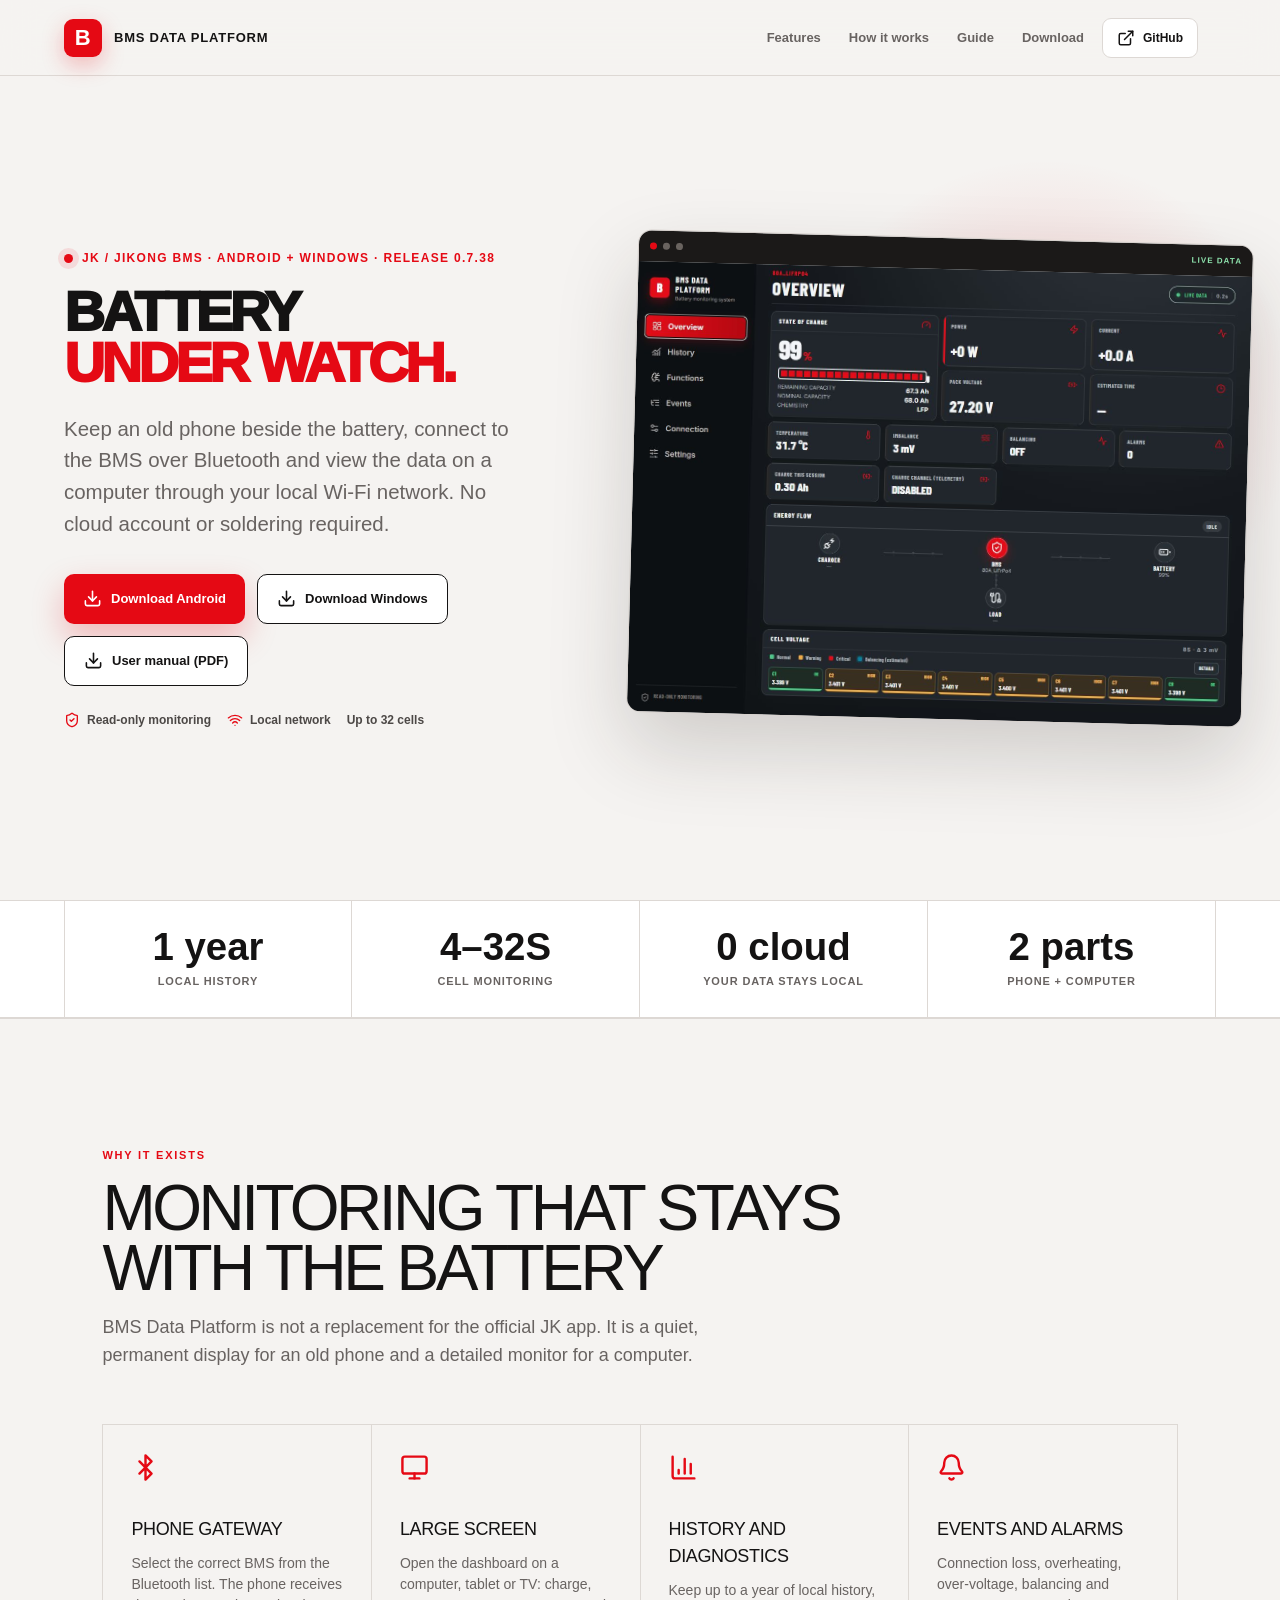
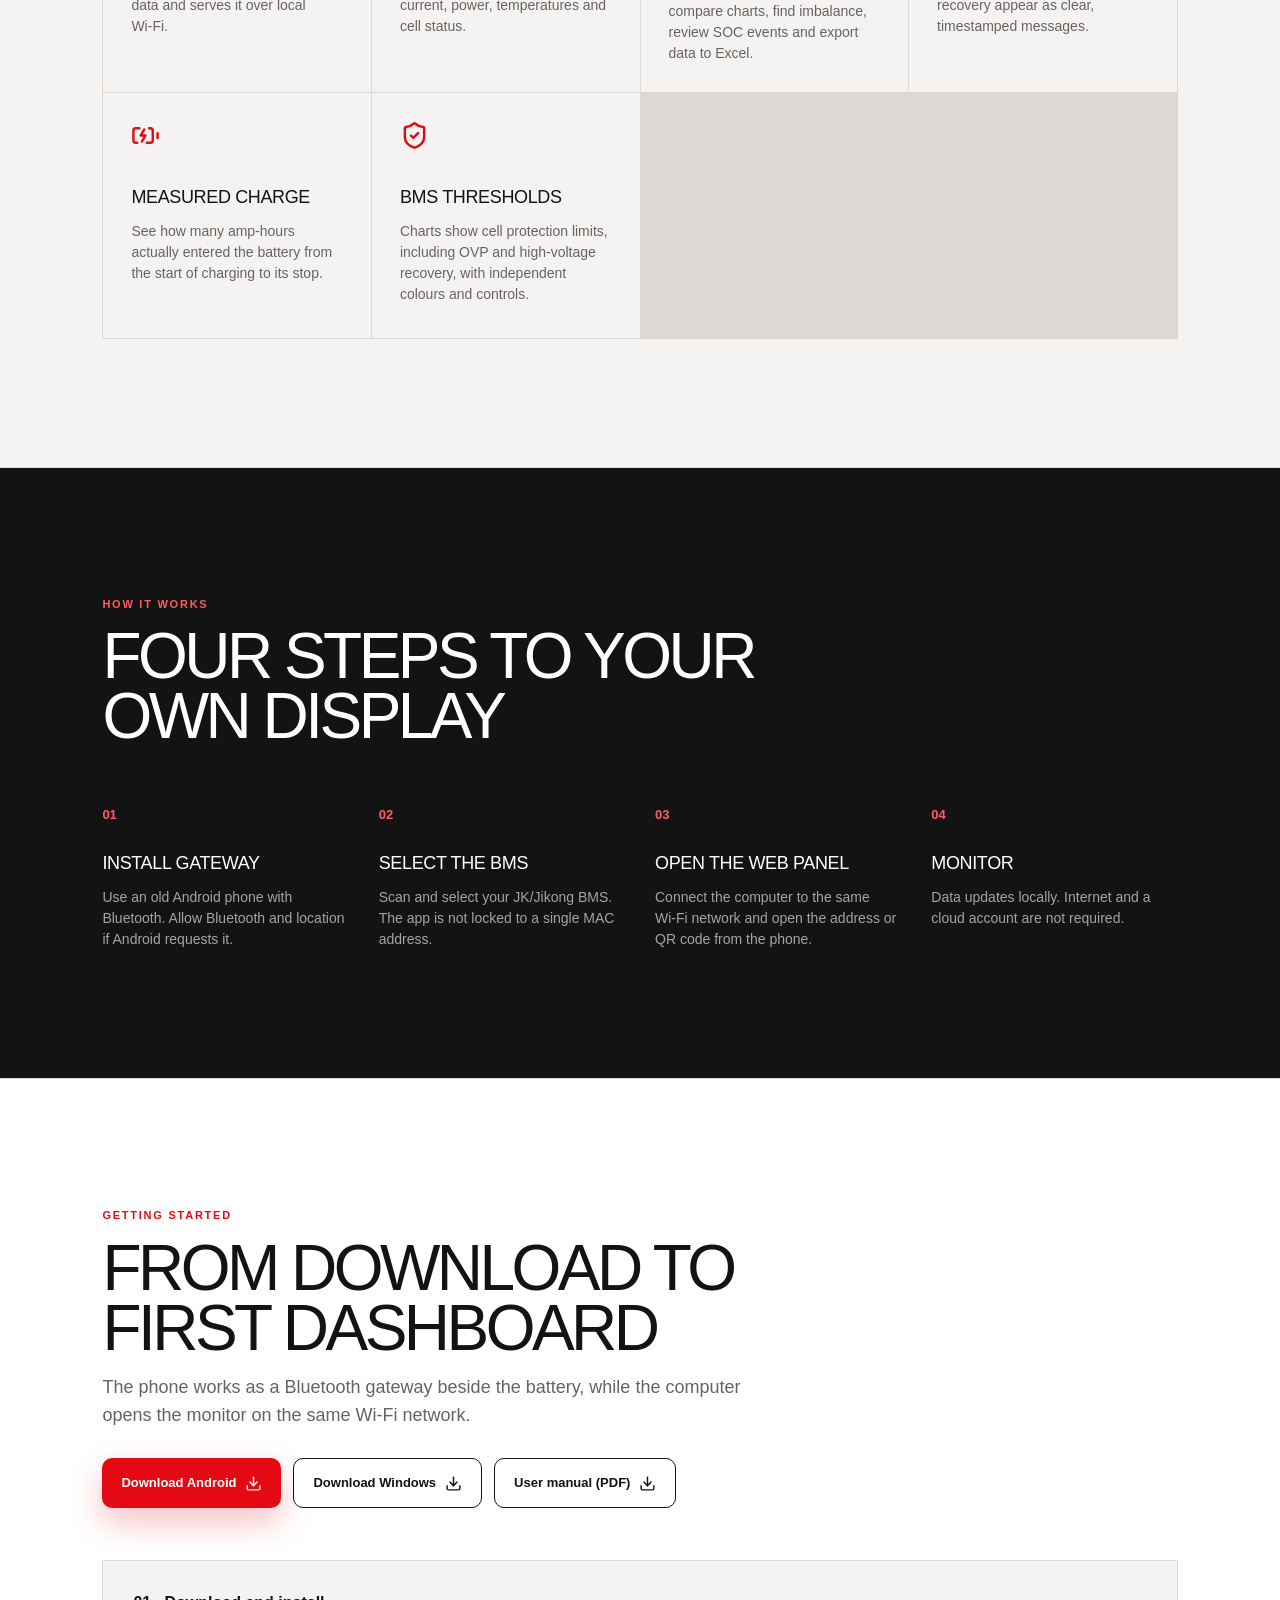
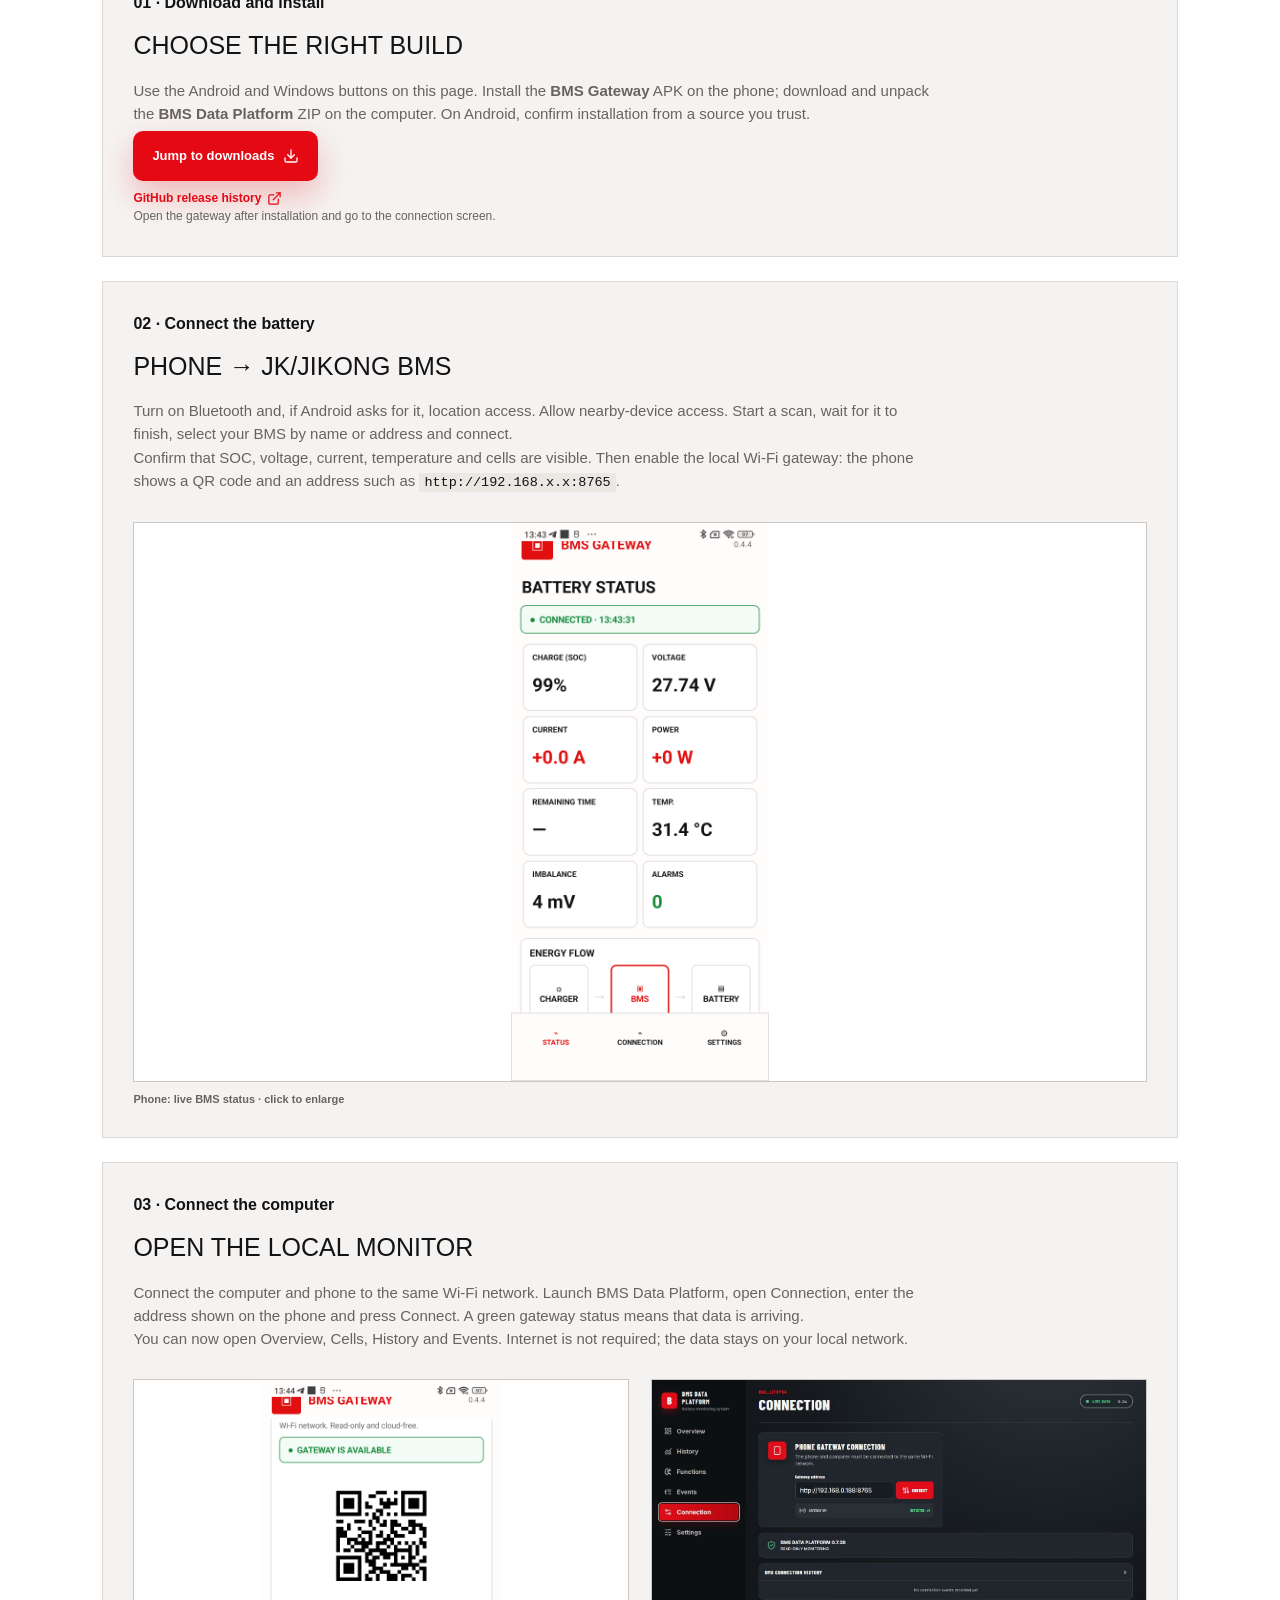
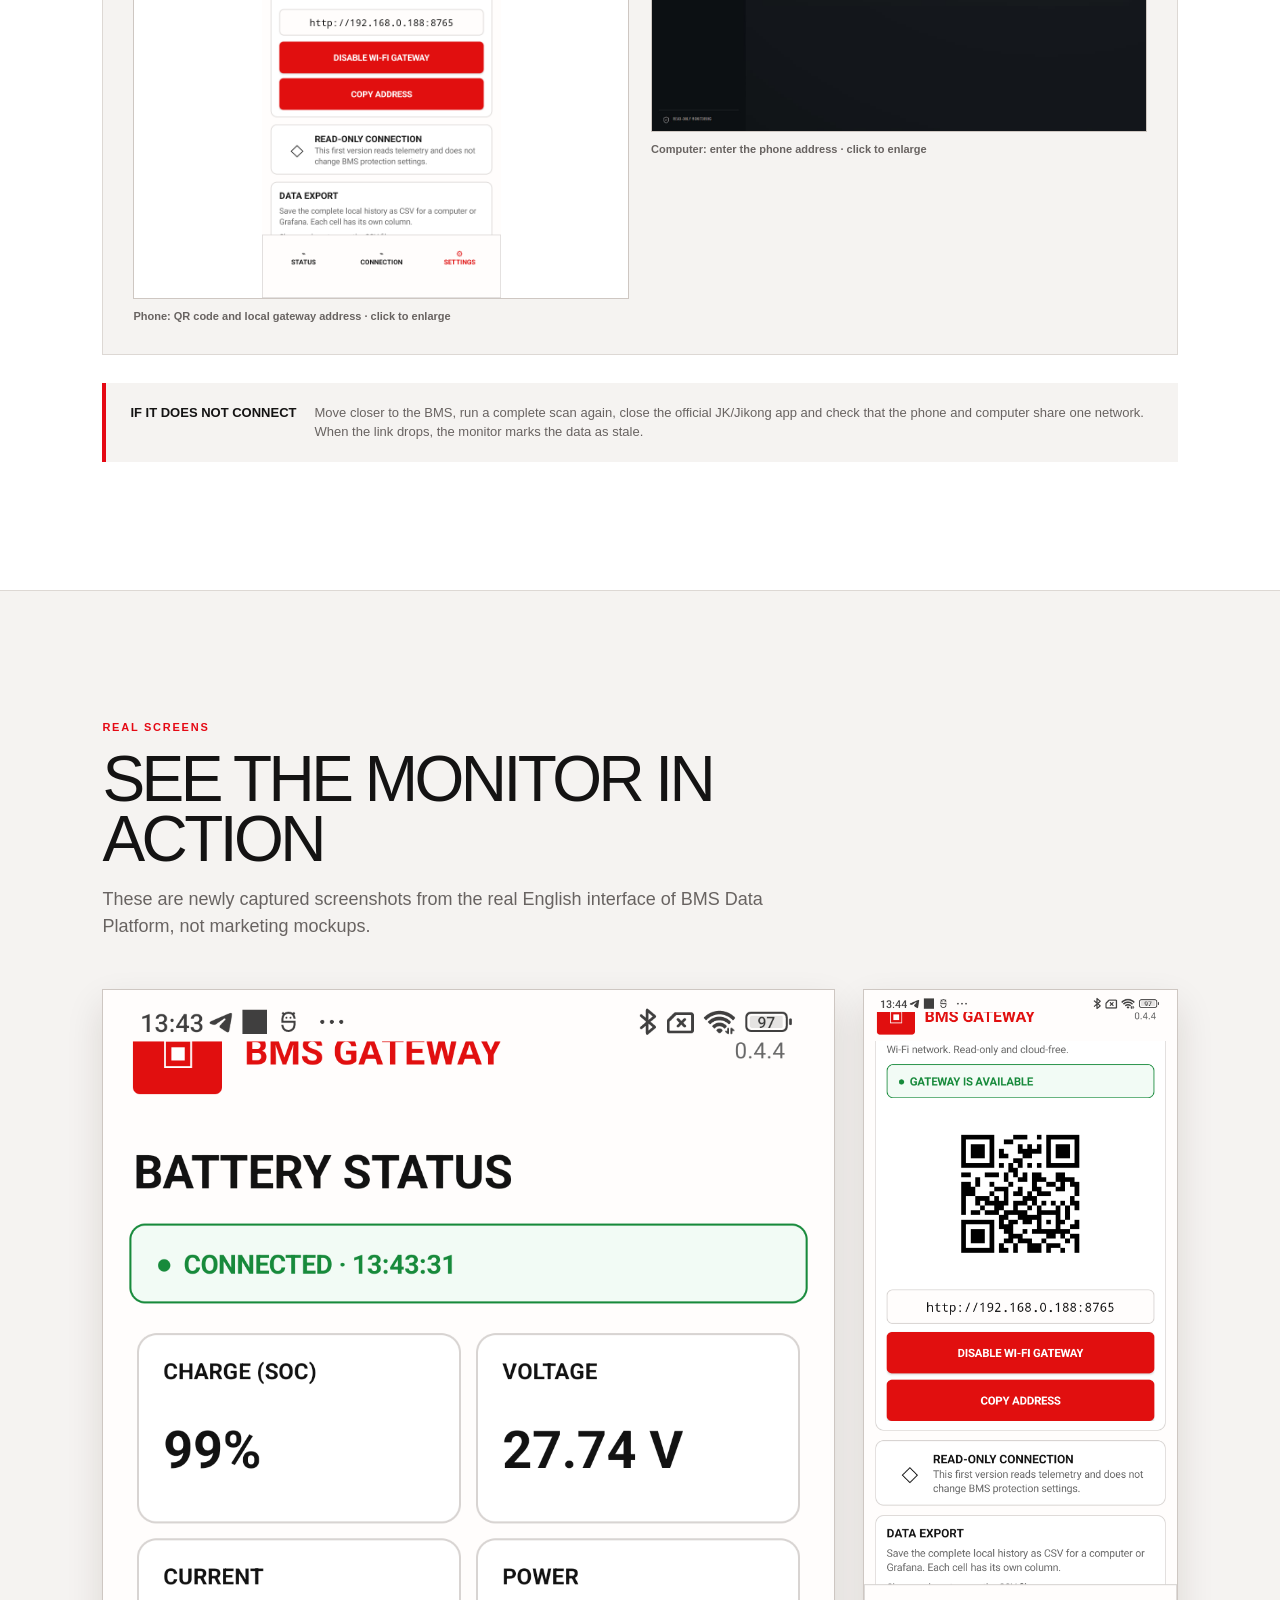
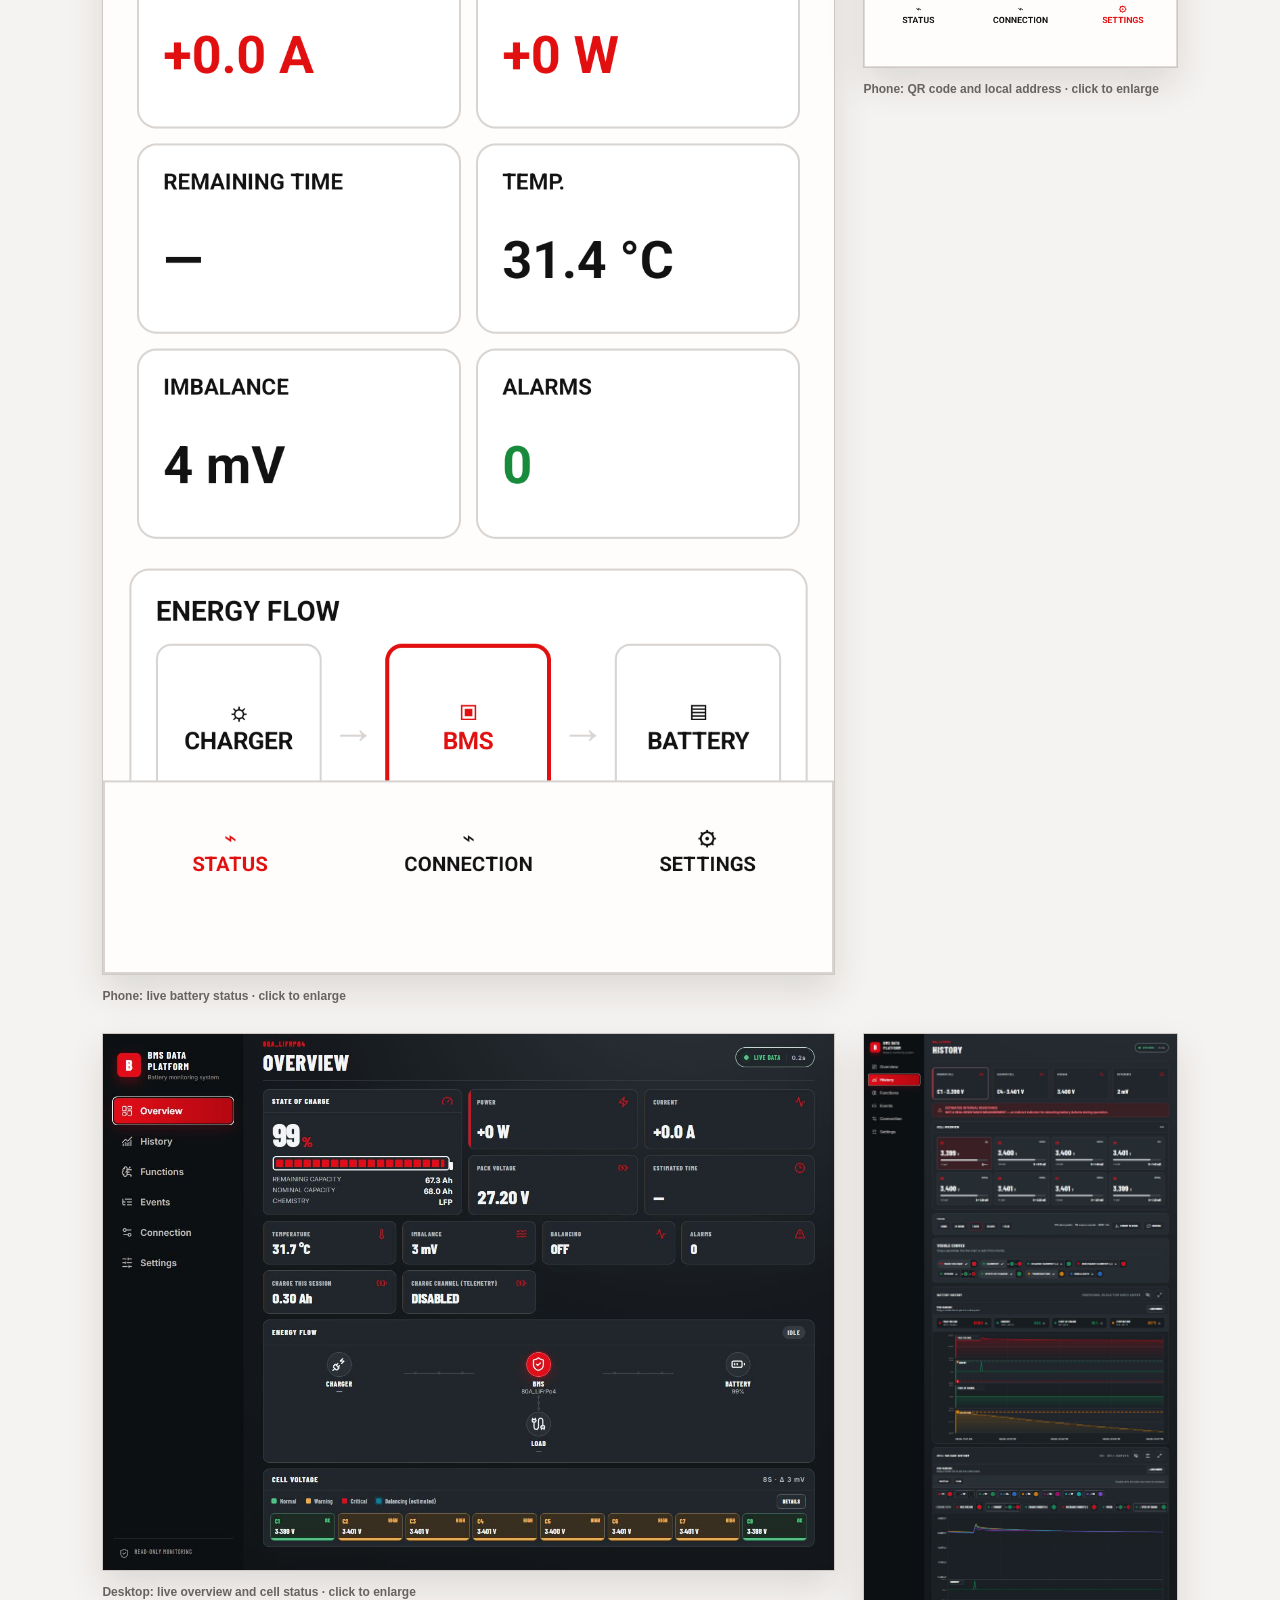
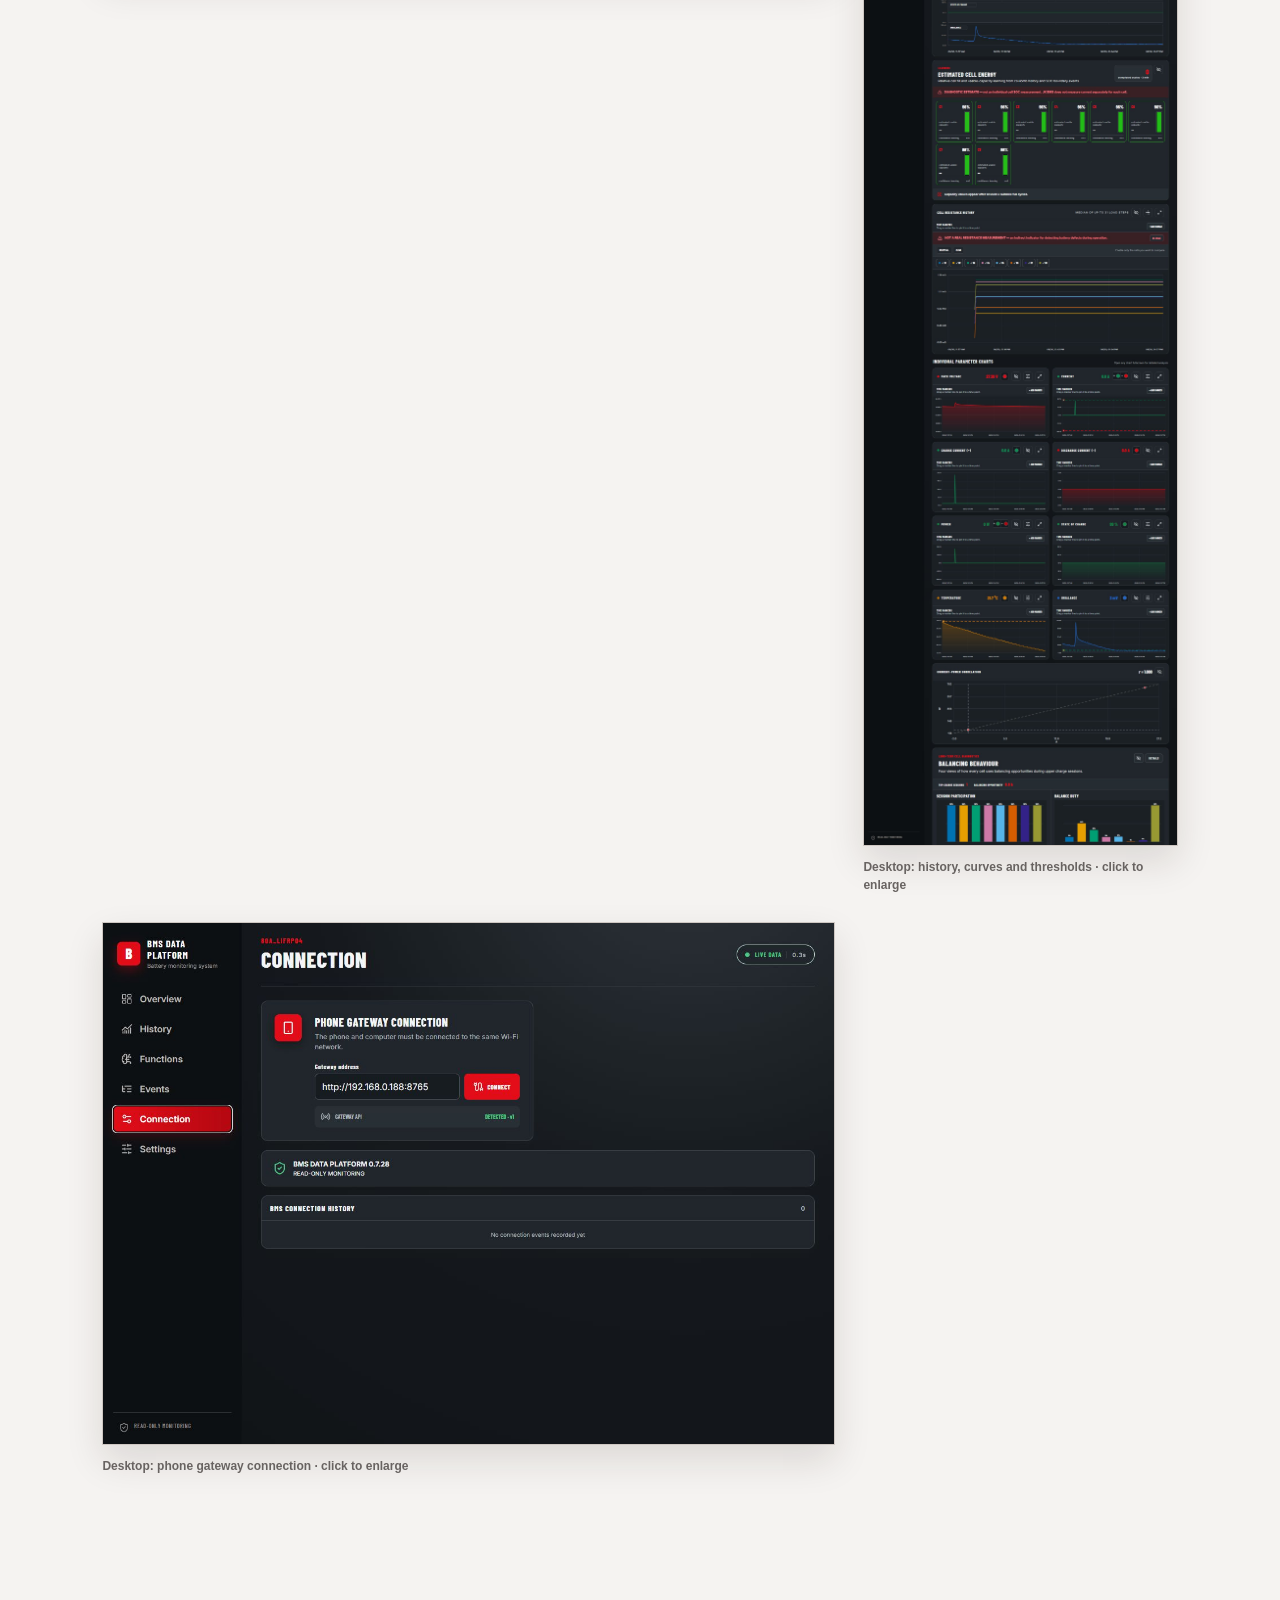
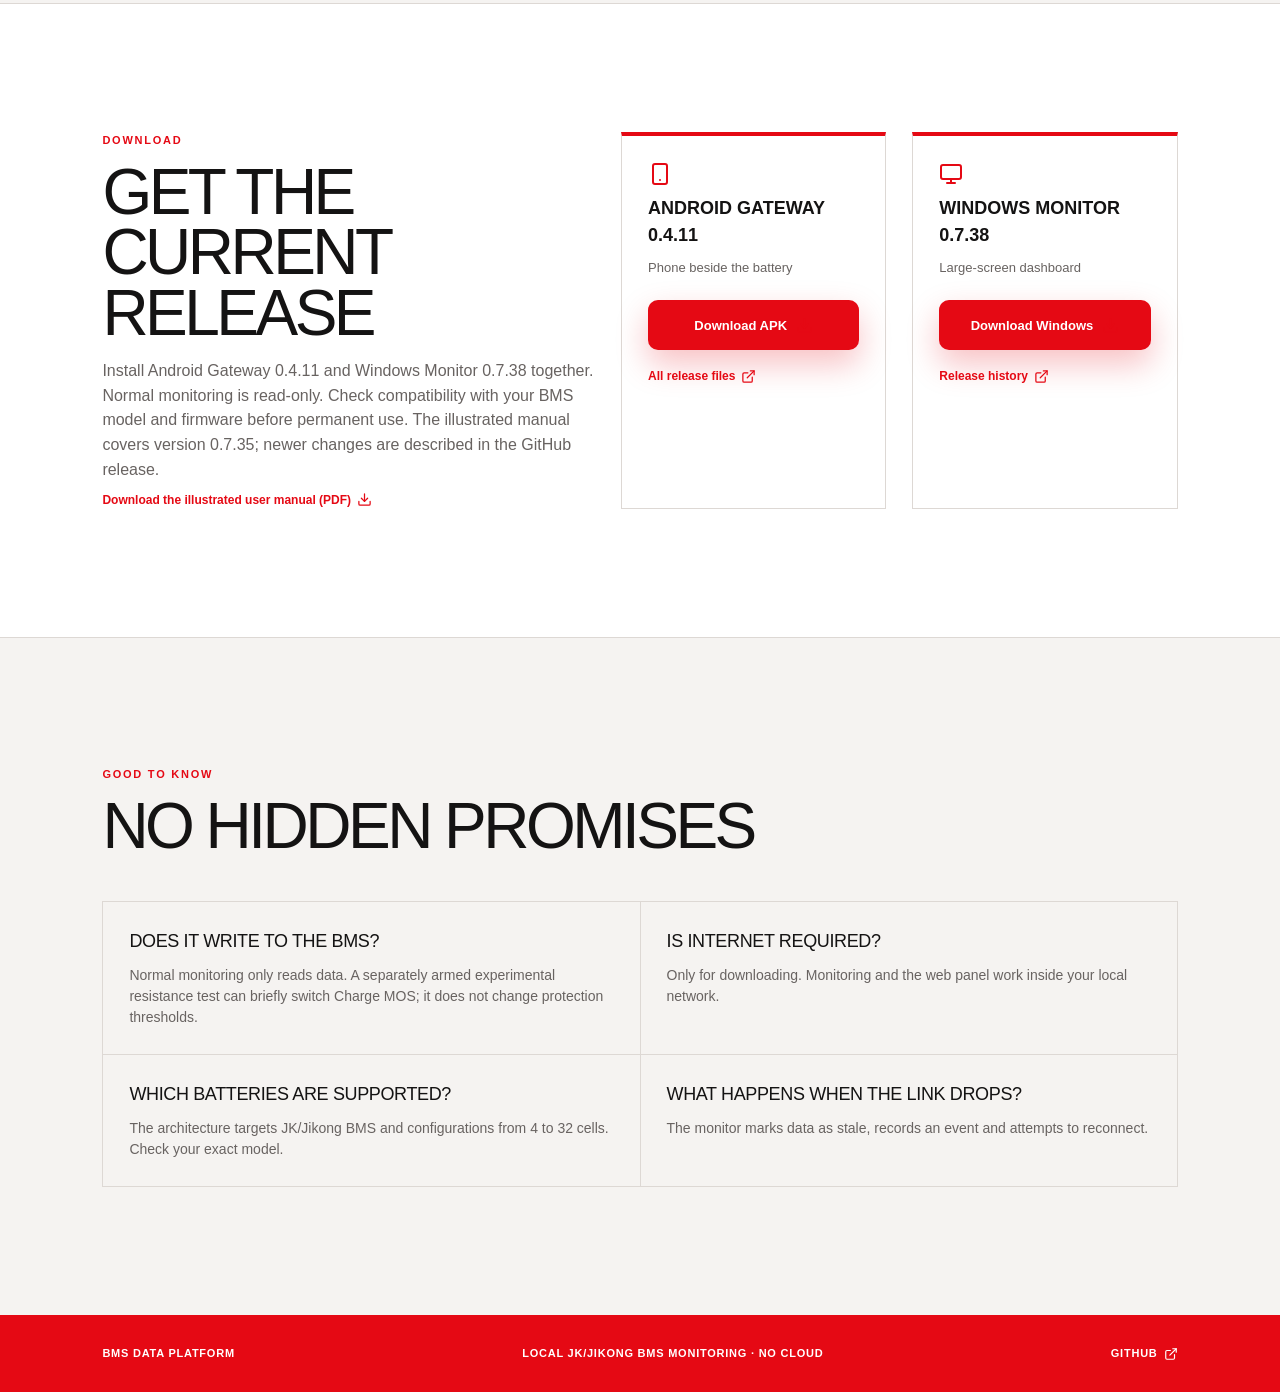
==== commit 5695de75: "Publish 0.7.38 downloads on English and Russian Pages" ====
--- a/en/index.html
+++ b/en/index.html
@@ -1,2 +1,2 @@
-<!DOCTYPE html><html lang="en"><head><meta charSet="utf-8"/><meta name="viewport" content="width=device-width, initial-scale=1"/><link rel="preload" href="/desktop-overview.png" as="image"/><link rel="stylesheet" href="/_next/static/css/index.B_nz7eXu.css" data-rsc-css-href="/_next/static/css/index.B_nz7eXu.css" data-precedence="vite-rsc/importer-resources"/><link rel="modulepreload" fetchPriority="low" href="/_next/static/chunks/index-C29M66gN.js"/><script src="/_next/static/chunks/rolldown-runtime-C60lm6uB.js" type="module" async=""></script><script src="/_next/static/chunks/framework-D_rUT4EX.js" type="module" async=""></script><link rel="modulepreload" href="/_next/static/chunks/layout-segment-context-CKFwYsbY.js" crossorigin=""/><link rel="modulepreload" href="/_next/static/chunks/Icon-DGqOihj9.js" crossorigin=""/><link rel="modulepreload" href="/_next/static/chunks/LightboxImage-9a_vE-aG.js" crossorigin=""/><title>BMS Data Platform — JK/Jikong BMS monitoring</title><meta name="description" content="A read-only Android Bluetooth gateway and Windows dashboard for JK/Jikong BMS, with local history, charts and diagnostics."/><script>Object.assign(((self[Symbol.for("vinext.navigationRuntime")]??={bootstrap:{routeManifest:null},functions:{}}).bootstrap.rsc??={rsc:[]}),{params:{},nav:{"pathname":"/en","searchParams":[]}})</script><link rel="modulepreload" href="/_next/static/chunks/index-C29M66gN.js" />
-</head><body><main><header class="site-header"><a class="brand" href="#top" aria-label="BMS Data Platform — home"><span>B</span><strong>BMS DATA PLATFORM</strong></a><nav aria-label="Main navigation"><a href="#features">Features</a><a href="#how">How it works</a><a href="#guide">Guide</a><a href="#download">Download</a></nav><a class="header-github" href="https://github.com/zayants/bms-data-platform/releases/tag/v0.7.35" target="_blank" rel="noreferrer"><svg xmlns="http://www.w3.org/2000/svg" width="18" height="18" viewBox="0 0 24 24" fill="none" stroke="currentColor" stroke-width="2" stroke-linecap="round" stroke-linejoin="round" class="lucide lucide-external-link" aria-hidden="true"><path d="M15 3h6v6"></path><path d="M10 14 21 3"></path><path d="M18 13v6a2 2 0 0 1-2 2H5a2 2 0 0 1-2-2V8a2 2 0 0 1 2-2h6"></path></svg> GitHub</a></header><section id="top" class="hero"><div class="hero-copy"><div class="eyebrow"><span></span> JK / Jikong BMS · Android + Windows · release 0.7.35</div><h1>Battery<br/><em>under watch.</em></h1><p class="lead">Keep an old phone beside the battery, connect to the BMS over Bluetooth and view the data on a computer through your local Wi‑Fi network. No cloud account or soldering required.</p><div class="hero-actions"><a class="button primary" href="https://github.com/zayants/bms-data-platform/releases/download/v0.7.35/BMS-Gateway-0.4.9-Android.apk"><svg xmlns="http://www.w3.org/2000/svg" width="19" height="19" viewBox="0 0 24 24" fill="none" stroke="currentColor" stroke-width="2" stroke-linecap="round" stroke-linejoin="round" class="lucide lucide-download" aria-hidden="true"><path d="M12 15V3"></path><path d="M21 15v4a2 2 0 0 1-2 2H5a2 2 0 0 1-2-2v-4"></path><path d="m7 10 5 5 5-5"></path></svg> Download Android</a><a class="button secondary" href="https://github.com/zayants/bms-data-platform/releases/download/v0.7.35/BMS-Data-Platform-0.7.35-Windows-x64.zip"><svg xmlns="http://www.w3.org/2000/svg" width="19" height="19" viewBox="0 0 24 24" fill="none" stroke="currentColor" stroke-width="2" stroke-linecap="round" stroke-linejoin="round" class="lucide lucide-download" aria-hidden="true"><path d="M12 15V3"></path><path d="M21 15v4a2 2 0 0 1-2 2H5a2 2 0 0 1-2-2v-4"></path><path d="m7 10 5 5 5-5"></path></svg> Download Windows</a></div><div class="trust-row"><span><svg xmlns="http://www.w3.org/2000/svg" width="24" height="24" viewBox="0 0 24 24" fill="none" stroke="currentColor" stroke-width="2" stroke-linecap="round" stroke-linejoin="round" class="lucide lucide-shield-check" aria-hidden="true"><path d="M20 13c0 5-3.5 7.5-7.66 8.95a1 1 0 0 1-.67-.01C7.5 20.5 4 18 4 13V6a1 1 0 0 1 1-1c2 0 4.5-1.2 6.24-2.72a1.17 1.17 0 0 1 1.52 0C14.51 3.81 17 5 19 5a1 1 0 0 1 1 1z"></path><path d="m9 12 2 2 4-4"></path></svg> Read-only</span><span><svg xmlns="http://www.w3.org/2000/svg" width="24" height="24" viewBox="0 0 24 24" fill="none" stroke="currentColor" stroke-width="2" stroke-linecap="round" stroke-linejoin="round" class="lucide lucide-wifi" aria-hidden="true"><path d="M12 20h.01"></path><path d="M2 8.82a15 15 0 0 1 20 0"></path><path d="M5 12.859a10 10 0 0 1 14 0"></path><path d="M8.5 16.429a5 5 0 0 1 7 0"></path></svg> Local network</span><span>Up to 32 cells</span></div></div><div class="hero-product" aria-label="Real BMS Data Platform screens"><div class="screen-window"><div class="window-bar"><i></i><i></i><i></i><span>LIVE DATA</span></div><img src="/desktop-overview.png" alt="Real BMS Monitor screen with charge, power and cells"/></div></div></section><section class="proof-strip" aria-label="Key capabilities"><div><strong>1 year</strong><span>local history</span></div><div><strong>4–32S</strong><span>cell monitoring</span></div><div><strong>0 cloud</strong><span>your data stays local</span></div><div><strong>2 parts</strong><span>phone + computer</span></div></section><section id="features" class="section features-section"><div class="section-kicker">Why it exists</div><h2>Monitoring that stays with the battery</h2><p class="section-intro">BMS Data Platform is not a replacement for the official JK app. It is a quiet, permanent display for an old phone and a detailed monitor for a computer.</p><div class="feature-grid"><article><svg xmlns="http://www.w3.org/2000/svg" width="24" height="24" viewBox="0 0 24 24" fill="none" stroke="currentColor" stroke-width="2" stroke-linecap="round" stroke-linejoin="round" class="lucide lucide-bluetooth" aria-hidden="true"><path d="m7 7 10 10-5 5V2l5 5L7 17"></path></svg><h3>Phone gateway</h3><p>Select the correct BMS from the Bluetooth list. The phone receives data and serves it over local Wi‑Fi.</p></article><article><svg xmlns="http://www.w3.org/2000/svg" width="24" height="24" viewBox="0 0 24 24" fill="none" stroke="currentColor" stroke-width="2" stroke-linecap="round" stroke-linejoin="round" class="lucide lucide-monitor" aria-hidden="true"><rect width="20" height="14" x="2" y="3" rx="2"></rect><line x1="8" x2="16" y1="21" y2="21"></line><line x1="12" x2="12" y1="17" y2="21"></line></svg><h3>Large screen</h3><p>Open the dashboard on a computer, tablet or TV: charge, current, power, temperatures and cell status.</p></article><article><svg xmlns="http://www.w3.org/2000/svg" width="24" height="24" viewBox="0 0 24 24" fill="none" stroke="currentColor" stroke-width="2" stroke-linecap="round" stroke-linejoin="round" class="lucide lucide-chart-column" aria-hidden="true"><path d="M3 3v16a2 2 0 0 0 2 2h16"></path><path d="M18 17V9"></path><path d="M13 17V5"></path><path d="M8 17v-3"></path></svg><h3>History and diagnostics</h3><p>Keep up to a year of local history, compare charts, find imbalance, review SOC events and export data to Excel.</p></article><article><svg xmlns="http://www.w3.org/2000/svg" width="24" height="24" viewBox="0 0 24 24" fill="none" stroke="currentColor" stroke-width="2" stroke-linecap="round" stroke-linejoin="round" class="lucide lucide-bell" aria-hidden="true"><path d="M10.268 21a2 2 0 0 0 3.464 0"></path><path d="M3.262 15.326A1 1 0 0 0 4 17h16a1 1 0 0 0 .74-1.673C19.41 13.956 18 12.499 18 8A6 6 0 0 0 6 8c0 4.499-1.411 5.956-2.738 7.326"></path></svg><h3>Events and alarms</h3><p>Connection loss, overheating, over-voltage, balancing and recovery appear as clear, timestamped messages.</p></article><article><svg xmlns="http://www.w3.org/2000/svg" width="24" height="24" viewBox="0 0 24 24" fill="none" stroke="currentColor" stroke-width="2" stroke-linecap="round" stroke-linejoin="round" class="lucide lucide-battery-charging" aria-hidden="true"><path d="m11 7-3 5h4l-3 5"></path><path d="M14.856 6H16a2 2 0 0 1 2 2v8a2 2 0 0 1-2 2h-2.935"></path><path d="M22 14v-4"></path><path d="M5.14 18H4a2 2 0 0 1-2-2V8a2 2 0 0 1 2-2h2.936"></path></svg><h3>Measured charge</h3><p>See how many amp-hours actually entered the battery from the start of charging to its stop.</p></article><article><svg xmlns="http://www.w3.org/2000/svg" width="24" height="24" viewBox="0 0 24 24" fill="none" stroke="currentColor" stroke-width="2" stroke-linecap="round" stroke-linejoin="round" class="lucide lucide-shield-check" aria-hidden="true"><path d="M20 13c0 5-3.5 7.5-7.66 8.95a1 1 0 0 1-.67-.01C7.5 20.5 4 18 4 13V6a1 1 0 0 1 1-1c2 0 4.5-1.2 6.24-2.72a1.17 1.17 0 0 1 1.52 0C14.51 3.81 17 5 19 5a1 1 0 0 1 1 1z"></path><path d="m9 12 2 2 4-4"></path></svg><h3>BMS thresholds</h3><p>Charts show cell protection limits, including OVP and high-voltage recovery, with independent colours and controls.</p></article></div></section><section id="how" class="section how-section"><div class="section-kicker">How it works</div><h2>Four steps to your own display</h2><div class="steps"><div><b>01</b><h3>Install Gateway</h3><p>Use an old Android phone with Bluetooth. Allow Bluetooth and location if Android requests it.</p></div><div><b>02</b><h3>Select the BMS</h3><p>Scan and select your JK/Jikong BMS. The app is not locked to a single MAC address.</p></div><div><b>03</b><h3>Open the web panel</h3><p>Connect the computer to the same Wi‑Fi network and open the address or QR code from the phone.</p></div><div><b>04</b><h3>Monitor</h3><p>Data updates locally. Internet and a cloud account are not required.</p></div></div></section><section id="guide" class="section guide-section"><div class="section-kicker">Getting started</div><h2>From download to first dashboard</h2><p class="section-intro">The phone works as a Bluetooth gateway beside the battery, while the computer opens the monitor on the same Wi‑Fi network.</p><div class="guide-download-actions" aria-label="Download apps before starting"><a class="button primary" href="https://github.com/zayants/bms-data-platform/releases/download/v0.7.35/BMS-Gateway-0.4.9-Android.apk">Download Android <svg xmlns="http://www.w3.org/2000/svg" width="17" height="17" viewBox="0 0 24 24" fill="none" stroke="currentColor" stroke-width="2" stroke-linecap="round" stroke-linejoin="round" class="lucide lucide-download" aria-hidden="true"><path d="M12 15V3"></path><path d="M21 15v4a2 2 0 0 1-2 2H5a2 2 0 0 1-2-2v-4"></path><path d="m7 10 5 5 5-5"></path></svg></a><a class="button secondary" href="https://github.com/zayants/bms-data-platform/releases/download/v0.7.35/BMS-Data-Platform-0.7.35-Windows-x64.zip">Download Windows <svg xmlns="http://www.w3.org/2000/svg" width="17" height="17" viewBox="0 0 24 24" fill="none" stroke="currentColor" stroke-width="2" stroke-linecap="round" stroke-linejoin="round" class="lucide lucide-download" aria-hidden="true"><path d="M12 15V3"></path><path d="M21 15v4a2 2 0 0 1-2 2H5a2 2 0 0 1-2-2v-4"></path><path d="m7 10 5 5 5-5"></path></svg></a></div><div class="guide-list"><article class="guide-step"><div class="guide-copy"><b>01 · Download and install</b><h3>Choose the right build</h3><p>Use the Android and Windows buttons on this page. Install the <strong>BMS Gateway</strong> APK on the phone; download and unpack the <strong>BMS Data Platform</strong> ZIP on the computer. On Android, confirm installation from a source you trust.</p><a class="button primary" href="#download">Jump to downloads <svg xmlns="http://www.w3.org/2000/svg" width="16" height="16" viewBox="0 0 24 24" fill="none" stroke="currentColor" stroke-width="2" stroke-linecap="round" stroke-linejoin="round" class="lucide lucide-download" aria-hidden="true"><path d="M12 15V3"></path><path d="M21 15v4a2 2 0 0 1-2 2H5a2 2 0 0 1-2-2v-4"></path><path d="m7 10 5 5 5-5"></path></svg></a><a class="text-link" href="https://github.com/zayants/bms-data-platform/releases/tag/v0.7.35" target="_blank" rel="noreferrer">GitHub release history <svg xmlns="http://www.w3.org/2000/svg" width="15" height="15" viewBox="0 0 24 24" fill="none" stroke="currentColor" stroke-width="2" stroke-linecap="round" stroke-linejoin="round" class="lucide lucide-external-link" aria-hidden="true"><path d="M15 3h6v6"></path><path d="M10 14 21 3"></path><path d="M18 13v6a2 2 0 0 1-2 2H5a2 2 0 0 1-2-2V8a2 2 0 0 1 2-2h6"></path></svg></a><p class="guide-note">Open the gateway after installation and go to the connection screen.</p></div></article><article class="guide-step"><div class="guide-copy"><b>02 · Connect the battery</b><h3>Phone → JK/Jikong BMS</h3><p>Turn on Bluetooth and, if Android asks for it, location access. Allow nearby-device access. Start a scan, wait for it to finish, select your BMS by name or address and connect.</p><p>Confirm that SOC, voltage, current, temperature and cells are visible. Then enable the local Wi‑Fi gateway: the phone shows a QR code and an address such as <code>http://192.168.x.x:8765</code>.</p></div><figure><button class="zoomable-image" type="button" aria-label="Увеличить изображение: Real English BMS Gateway battery status screen"><img src="/android-status-en.png" alt="Real English BMS Gateway battery status screen"/></button><figcaption>Phone: live BMS status · click to enlarge</figcaption></figure></article><article class="guide-step"><div class="guide-copy"><b>03 · Connect the computer</b><h3>Open the local monitor</h3><p>Connect the computer and phone to the same Wi‑Fi network. Launch BMS Data Platform, open Connection, enter the address shown on the phone and press Connect. A green gateway status means that data is arriving.</p><p>You can now open Overview, Cells, History and Events. Internet is not required; the data stays on your local network.</p></div><div class="guide-pair"><figure><button class="zoomable-image" type="button" aria-label="Увеличить изображение: Real English BMS Gateway QR code and local address"><img src="/android-settings-en.png" alt="Real English BMS Gateway QR code and local address"/></button><figcaption>Phone: QR code and local gateway address · click to enlarge</figcaption></figure><figure><button class="zoomable-image" type="button" aria-label="Увеличить изображение: Computer connection screen for the phone gateway"><img src="/guide-desktop-connection.png" alt="Computer connection screen for the phone gateway"/></button><figcaption>Computer: enter the phone address · click to enlarge</figcaption></figure></div></article></div><div class="guide-troubles"><strong>If it does not connect</strong><span>Move closer to the BMS, run a complete scan again, close the official JK/Jikong app and check that the phone and computer share one network. When the link drops, the monitor marks the data as stale.</span></div></section><section class="section screenshots-section"><div class="section-kicker">Real screens</div><h2>See the monitor in action</h2><p class="section-intro">These are newly captured screenshots from the real English interface of BMS Data Platform, not marketing mockups.</p><div class="shot-grid"><figure><button class="zoomable-image" type="button" aria-label="Увеличить изображение: Real English BMS Gateway status"><img src="/android-status-en.png" alt="Real English BMS Gateway status"/></button><figcaption>Phone: live battery status · click to enlarge</figcaption></figure><figure><button class="zoomable-image" type="button" aria-label="Увеличить изображение: Real English BMS Gateway local Wi-Fi gateway"><img src="/android-settings-en.png" alt="Real English BMS Gateway local Wi-Fi gateway"/></button><figcaption>Phone: QR code and local address · click to enlarge</figcaption></figure><figure><button class="zoomable-image" type="button" aria-label="Увеличить изображение: Real English BMS Data Platform overview"><img src="/desktop-overview.png" alt="Real English BMS Data Platform overview"/></button><figcaption>Desktop: live overview and cell status · click to enlarge</figcaption></figure><figure><button class="zoomable-image" type="button" aria-label="Увеличить изображение: Real English BMS Data Platform history screen"><img src="/desktop-history.png" alt="Real English BMS Data Platform history screen"/></button><figcaption>Desktop: history, curves and thresholds · click to enlarge</figcaption></figure><figure><button class="zoomable-image" type="button" aria-label="Увеличить изображение: Real English BMS Data Platform connection screen"><img src="/desktop-connection.png" alt="Real English BMS Data Platform connection screen"/></button><figcaption>Desktop: phone gateway connection · click to enlarge</figcaption></figure></div></section><section id="download" class="section download-section"><div><div class="section-kicker">Download</div><h2>Start with the demo build</h2><p>The first version is read-only. Compatibility depends on the BMS model and firmware, so test the connection before installing it permanently.</p></div><div class="download-card"><svg xmlns="http://www.w3.org/2000/svg" width="24" height="24" viewBox="0 0 24 24" fill="none" stroke="currentColor" stroke-width="2" stroke-linecap="round" stroke-linejoin="round" class="lucide lucide-smartphone" aria-hidden="true"><rect width="14" height="20" x="5" y="2" rx="2" ry="2"></rect><path d="M12 18h.01"></path></svg><strong>Android Gateway</strong><span>Phone beside the battery</span><a class="button primary" href="https://github.com/zayants/bms-data-platform/releases/download/v0.7.35/BMS-Gateway-0.4.9-Android.apk">Download APK <svg xmlns="http://www.w3.org/2000/svg" width="17" height="17" viewBox="0 0 24 24" fill="none" stroke="currentColor" stroke-width="2" stroke-linecap="round" stroke-linejoin="round" class="lucide lucide-download" aria-hidden="true"><path d="M12 15V3"></path><path d="M21 15v4a2 2 0 0 1-2 2H5a2 2 0 0 1-2-2v-4"></path><path d="m7 10 5 5 5-5"></path></svg></a><a class="text-link" href="https://github.com/zayants/bms-data-platform/releases/tag/v0.7.35" target="_blank" rel="noreferrer">All files and source code <svg xmlns="http://www.w3.org/2000/svg" width="15" height="15" viewBox="0 0 24 24" fill="none" stroke="currentColor" stroke-width="2" stroke-linecap="round" stroke-linejoin="round" class="lucide lucide-external-link" aria-hidden="true"><path d="M15 3h6v6"></path><path d="M10 14 21 3"></path><path d="M18 13v6a2 2 0 0 1-2 2H5a2 2 0 0 1-2-2V8a2 2 0 0 1 2-2h6"></path></svg></a></div><div class="download-card"><svg xmlns="http://www.w3.org/2000/svg" width="24" height="24" viewBox="0 0 24 24" fill="none" stroke="currentColor" stroke-width="2" stroke-linecap="round" stroke-linejoin="round" class="lucide lucide-monitor" aria-hidden="true"><rect width="20" height="14" x="2" y="3" rx="2"></rect><line x1="8" x2="16" y1="21" y2="21"></line><line x1="12" x2="12" y1="17" y2="21"></line></svg><strong>Windows Monitor</strong><span>Large-screen dashboard</span><a class="button primary" href="https://github.com/zayants/bms-data-platform/releases/download/v0.7.35/BMS-Data-Platform-0.7.35-Windows-x64.zip">Download Windows <svg xmlns="http://www.w3.org/2000/svg" width="17" height="17" viewBox="0 0 24 24" fill="none" stroke="currentColor" stroke-width="2" stroke-linecap="round" stroke-linejoin="round" class="lucide lucide-download" aria-hidden="true"><path d="M12 15V3"></path><path d="M21 15v4a2 2 0 0 1-2 2H5a2 2 0 0 1-2-2v-4"></path><path d="m7 10 5 5 5-5"></path></svg></a><a class="text-link" href="https://github.com/zayants/bms-data-platform/releases/tag/v0.7.35" target="_blank" rel="noreferrer">Release history <svg xmlns="http://www.w3.org/2000/svg" width="15" height="15" viewBox="0 0 24 24" fill="none" stroke="currentColor" stroke-width="2" stroke-linecap="round" stroke-linejoin="round" class="lucide lucide-external-link" aria-hidden="true"><path d="M15 3h6v6"></path><path d="M10 14 21 3"></path><path d="M18 13v6a2 2 0 0 1-2 2H5a2 2 0 0 1-2-2V8a2 2 0 0 1 2-2h6"></path></svg></a></div></section><section class="section faq-section"><div class="section-kicker">Good to know</div><h2>No hidden promises</h2><div class="faq-grid"><div><h3>Does it write to the BMS?</h3><p>No. The first version only reads data and never changes protection parameters.</p></div><div><h3>Is internet required?</h3><p>Only for downloading. Monitoring and the web panel work inside your local network.</p></div><div><h3>Which batteries are supported?</h3><p>The architecture targets JK/Jikong BMS and configurations from 4 to 32 cells. Check your exact model.</p></div><div><h3>What happens when the link drops?</h3><p>The monitor marks data as stale, records an event and attempts to reconnect.</p></div></div></section><footer><span>BMS DATA PLATFORM</span><span>Local JK/Jikong BMS monitoring · read-only, no cloud</span><a href="https://github.com/zayants/bms-data-platform/releases/tag/v0.7.35" target="_blank" rel="noreferrer">GitHub <svg xmlns="http://www.w3.org/2000/svg" width="14" height="14" viewBox="0 0 24 24" fill="none" stroke="currentColor" stroke-width="2" stroke-linecap="round" stroke-linejoin="round" class="lucide lucide-external-link" aria-hidden="true"><path d="M15 3h6v6"></path><path d="M10 14 21 3"></path><path d="M18 13v6a2 2 0 0 1-2 2H5a2 2 0 0 1-2-2V8a2 2 0 0 1 2-2h6"></path></svg></a></footer></main><script type="module" src="/_next/static/chunks/index-C29M66gN.js" id="_R_" async=""></script><script>((self[Symbol.for("vinext.navigationRuntime")]??={bootstrap:{routeManifest:null},functions:{}}).bootstrap.rsc??={rsc:[]}).rsc.push("0:{\"page:/en\":\"$L1\",\"layout:/\":\"$L2\",\"route:/en\":\"$L3\",\"__route\":\"route:/en\",\"__interceptionContext\":null,\"__layoutIds\":[\"layout:/\"],\"__rootLayout\":\"/\",\"__bfcacheSegmentIdentities\":{\"layout:/\":\"[\\\"layout\\\",\\\"layout:/\\\",\\\"root-boundary:/\\\",\\\"\\\"]\",\"page:/en\":\"[\\\"page\\\",\\\"page:/en\\\",\\\"root-boundary:/\\\",\\\"[\\\\\\\"en\\\\\\\"]\\\"]\"},\"__srcPage\":[\"en\",\"page\"],\"__layoutFlags\":{\"layout:/\":\"s\"},\"__artifactCompatibility\":{\"schemaVersion\":1,\"graphVersion\":\"app-route-graph:45c790183ba88330\",\"deploymentVersion\":\"80465d3c-5ecc-47fe-9380-22f7e230789c\",\"appElementsSchemaVersion\":1,\"rscPayloadSchemaVersion\":1,\"rootBoundaryId\":\"/\",\"renderEpoch\":null}}\n")</script><script>((self[Symbol.for("vinext.navigationRuntime")]??={bootstrap:{routeManifest:null},functions:{}}).bootstrap.rsc??={rsc:[]}).rsc.push("4:I[\"416c5e021802\",[],\"Children\",1]\n")</script><script>((self[Symbol.for("vinext.navigationRuntime")]??={bootstrap:{routeManifest:null},functions:{}}).bootstrap.rsc??={rsc:[]}).rsc.push("5:I[\"8b58cbad025d\",[],\"GlobalErrorBoundary\",1]\n")</script><script>((self[Symbol.for("vinext.navigationRuntime")]??={bootstrap:{routeManifest:null},functions:{}}).bootstrap.rsc??={rsc:[]}).rsc.push("6:I[\"4d0b646553ed\",[],\"default\",1]\n")</script><script>((self[Symbol.for("vinext.navigationRuntime")]??={bootstrap:{routeManifest:null},functions:{}}).bootstrap.rsc??={rsc:[]}).rsc.push("7:I[\"8b58cbad025d\",[],\"ErrorBoundary\",1]\n")</script><script>((self[Symbol.for("vinext.navigationRuntime")]??={bootstrap:{routeManifest:null},functions:{}}).bootstrap.rsc??={rsc:[]}).rsc.push("8:I[\"f4fa97b4c255\",[],\"LayoutSegmentProvider\",1]\n")</script><script>((self[Symbol.for("vinext.navigationRuntime")]??={bootstrap:{routeManifest:null},functions:{}}).bootstrap.rsc??={rsc:[]}).rsc.push("9:I[\"416c5e021802\",[],\"Slot\",1]\n")</script><script>((self[Symbol.for("vinext.navigationRuntime")]??={bootstrap:{routeManifest:null},functions:{}}).bootstrap.rsc??={rsc:[]}).rsc.push("a:I[\"8b58cbad025d\",[],\"NotFoundBoundary\",1]\n")</script><script>((self[Symbol.for("vinext.navigationRuntime")]??={bootstrap:{routeManifest:null},functions:{}}).bootstrap.rsc??={rsc:[]}).rsc.push("b:I[\"877bf9fc4568\",[],\"AppRouterScrollTarget\",1]\n")</script><script>((self[Symbol.for("vinext.navigationRuntime")]??={bootstrap:{routeManifest:null},functions:{}}).bootstrap.rsc??={rsc:[]}).rsc.push("c:I[\"8b58cbad025d\",[],\"RedirectBoundary\",1]\n")</script><script>((self[Symbol.for("vinext.navigationRuntime")]??={bootstrap:{routeManifest:null},functions:{}}).bootstrap.rsc??={rsc:[]}).rsc.push(":HL[\"/_next/static/css/index.B_nz7eXu.css\",\"style\"     ]\n")</script><script>((self[Symbol.for("vinext.navigationRuntime")]??={bootstrap:{routeManifest:null},functions:{}}).bootstrap.rsc??={rsc:[]}).rsc.push("2:[[[\"$\",\"link\",\"css:/_next/static/css/index.B_nz7eXu.css\",{\"rel\":\"stylesheet\",\"precedence\":\"vite-rsc/importer-resources\",\"href\":\"/_next/static/css/index.B_nz7eXu.css\",\"data-rsc-css-href\":\"/_next/static/css/index.B_nz7eXu.css\"}],\"$undefined\"],[\"$\",\"html\",null,{\"lang\":\"en\",\"children\":[\"$\",\"body\",null,{\"children\":[\"$\",\"$L4\",null,{}]}]}]]\n")</script><script>((self[Symbol.for("vinext.navigationRuntime")]??={bootstrap:{routeManifest:null},functions:{}}).bootstrap.rsc??={rsc:[]}).rsc.push("3:[[[\"$\",\"meta\",null,{\"charSet\":\"utf-8\"}],[[\"$\",\"title\",\"0\",{\"children\":\"BMS Data Platform — JK/Jikong BMS monitoring\"}],[\"$\",\"meta\",\"1\",{\"name\":\"description\",\"content\":\"A read-only Android Bluetooth gateway and Windows dashboard for JK/Jikong BMS, with local history, charts and diagnostics.\"}]],[[\"$\",\"meta\",\"0\",{\"name\":\"viewport\",\"content\":\"width=device-width, initial-scale=1\"}]]],[\"$\",\"$L5\",null,{\"fallback\":\"$6\",\"children\":[\"$\",\"$L7\",null,{\"fallback\":\"$6\",\"children\":[\"$\",\"$L8\",null,{\"providerId\":\"layout:/\",\"segmentMap\":{\"children\":[\"en\"]},\"children\":[\"$\",\"$L9\",null,{\"id\":\"layout:/\",\"parallelSlots\":\"$undefined\",\"children\":[\"$\",\"$La\",null,{\"resetKey\":\"en\",\"fallback\":[[\"$\",\"title\",null,{\"children\":\"404: This page could not be found.\"}],[\"$\",\"div\",null,{\"style\":{\"fontFamily\":\"system-ui,\\\"Segoe UI\\\",Roboto,Helvetica,Arial,sans-serif,\\\"Apple Color Emoji\\\",\\\"Segoe UI Emoji\\\"\",\"height\":\"100vh\",\"textAlign\":\"center\",\"display\":\"flex\",\"flexDirection\":\"column\",\"alignItems\":\"center\",\"justifyContent\":\"center\"},\"children\":[\"$\",\"div\",null,{\"children\":[[\"$\",\"style\",null,{\"dangerouslySetInnerHTML\":{\"__html\":\"body{color:#000;background:#fff;margin:0}.next-error-h1{border-right:1px solid rgba(0,0,0,.3)}@media (prefers-color-scheme:dark){body{color:#fff;background:#000}.next-error-h1{border-right:1px solid rgba(255,255,255,.3)}}\"}}],[\"$\",\"h1\",null,{\"className\":\"next-error-h1\",\"style\":{\"display\":\"inline-block\",\"margin\":\"0 20px 0 0\",\"padding\":\"0 23px 0 0\",\"fontSize\":24,\"fontWeight\":500,\"verticalAlign\":\"top\",\"lineHeight\":\"49px\"},\"children\":404}],[\"$\",\"div\",null,{\"style\":{\"display\":\"inline-block\"},\"children\":[\"$\",\"h2\",null,{\"style\":{\"fontSize\":14,\"fontWeight\":400,\"lineHeight\":\"49px\",\"margin\":0},\"children\":\"This page could not be found.\"}]}]]}]}]],\"children\":[\"$\",\"$Lb\",null,{\"children\":[\"$\",\"$Lc\",null,{\"children\":[[\"$\",\"$L8\",null,{\"providerId\":\"page:/en\",\"segmentMap\":{\"children\":[\"__PAGE__\"]},\"children\":[\"$\",\"$L9\",null,{\"id\":\"page:/en\"}]}],null]}]}]}]}]}]}]}],null,null]\n")</script><script>((self[Symbol.for("vinext.navigationRuntime")]??={bootstrap:{routeManifest:null},functions:{}}).bootstrap.rsc??={rsc:[]}).rsc.push("d:I[\"066132fd2803\",[],\"default\",1]\n")</script><script>((self[Symbol.for("vinext.navigationRuntime")]??={bootstrap:{routeManifest:null},functions:{}}).bootstrap.rsc??={rsc:[]}).rsc.push(":HL[\"/desktop-overview.png\",\"image\"]\n")</script><script>((self[Symbol.for("vinext.navigationRuntime")]??={bootstrap:{routeManifest:null},functions:{}}).bootstrap.rsc??={rsc:[]}).rsc.push("1:[\"$\",\"main\",null,{\"children\":[[\"$\",\"header\",null,{\"className\":\"site-header\",\"children\":[[\"$\",\"a\",null,{\"className\":\"brand\",\"href\":\"#top\",\"aria-label\":\"BMS Data Platform — home\",\"children\":[[\"$\",\"span\",null,{\"children\":\"B\"}],[\"$\",\"strong\",null,{\"children\":\"BMS DATA PLATFORM\"}]]}],[\"$\",\"nav\",null,{\"aria-label\":\"Main navigation\",\"children\":[[\"$\",\"a\",null,{\"href\":\"#features\",\"children\":\"Features\"}],[\"$\",\"a\",null,{\"href\":\"#how\",\"children\":\"How it works\"}],[\"$\",\"a\",null,{\"href\":\"#guide\",\"children\":\"Guide\"}],[\"$\",\"a\",null,{\"href\":\"#download\",\"children\":\"Download\"}]]}],[\"$\",\"a\",null,{\"className\":\"header-github\",\"href\":\"https://github.com/zayants/bms-data-platform/releases/tag/v0.7.35\",\"target\":\"_blank\",\"rel\":\"noreferrer\",\"children\":[[\"$\",\"$Ld\",null,{\"ref\":\"$undefined\",\"iconNode\":[[\"path\",{\"d\":\"M15 3h6v6\",\"key\":\"1q9fwt\"}],[\"path\",{\"d\":\"M10 14 21 3\",\"key\":\"gplh6r\"}],[\"path\",{\"d\":\"M18 13v6a2 2 0 0 1-2 2H5a2 2 0 0 1-2-2V8a2 2 0 0 1 2-2h6\",\"key\":\"a6xqqp\"}]],\"className\":\"lucide-external-link\",\"size\":18}],\" GitHub\"]}]]}],[\"$\",\"section\",null,{\"id\":\"top\",\"className\":\"hero\",\"children\":[[\"$\",\"div\",null,{\"className\":\"hero-copy\",\"children\":[[\"$\",\"div\",null,{\"className\":\"eyebrow\",\"children\":[[\"$\",\"span\",null,{}],\" JK / Jikong BMS · Android + Windows · release 0.7.35\"]}],[\"$\",\"h1\",null,{\"children\":[\"Battery\",[\"$\",\"br\",null,{}],[\"$\",\"em\",null,{\"children\":\"under watch.\"}]]}],[\"$\",\"p\",null,{\"className\":\"lead\",\"children\":\"Keep an old phone beside the battery, connect to the BMS over Bluetooth and view the data on a computer through your local Wi‑Fi network. No cloud account or soldering required.\"}],[\"$\",\"div\",null,{\"className\":\"hero-actions\",\"children\":[[\"$\",\"a\",null,{\"className\":\"button primary\",\"href\":\"https://github.com/zayants/bms-data-platform/releases/download/v0.7.35/BMS-Gateway-0.4.9-Android.apk\",\"children\":[[\"$\",\"$Ld\",null,{\"ref\":\"$undefined\",\"iconNode\":[[\"path\",{\"d\":\"M12 15V3\",\"key\":\"m9g1x1\"}],[\"path\",{\"d\":\"M21 15v4a2 2 0 0 1-2 2H5a2 2 0 0 1-2-2v-4\",\"key\":\"ih7n3h\"}],[\"path\",{\"d\":\"m7 10 5 5 5-5\",\"key\":\"brsn70\"}]],\"className\":\"lucide-download\",\"size\":19}],\" Download Android\"]}],[\"$\",\"a\",null,{\"className\":\"button secondary\",\"href\":\"https://github.com/zayants/bms-data-platform/releases/download/v0.7.35/BMS-Data-Platform-0.7.35-Windows-x64.zip\",\"children\":[[\"$\",\"$Ld\",null,{\"ref\":\"$undefined\",\"iconNode\":\"$1:props:children:1:props:children:0:props:children:3:props:children:0:props:children:0:props:iconNode\",\"className\":\"lucide-download\",\"size\":19}],\" Download Windows\"]}]]}],[\"$\",\"div\",null,{\"className\":\"trust-row\",\"children\":[[\"$\",\"span\",null,{\"children\":[[\"$\",\"$Ld\",null,{\"ref\":\"$undefined\",\"iconNode\":[[\"path\",{\"d\":\"M20 13c0 5-3.5 7.5-7.66 8.95a1 1 0 0 1-.67-.01C7.5 20.5 4 18 4 13V6a1 1 0 0 1 1-1c2 0 4.5-1.2 6.24-2.72a1.17 1.17 0 0 1 1.52 0C14.51 3.81 17 5 19 5a1 1 0 0 1 1 1z\",\"key\":\"oel41y\"}],[\"path\",{\"d\":\"m9 12 2 2 4-4\",\"key\":\"dzmm74\"}]],\"className\":\"lucide-shield-check\"}],\" Read-only\"]}],[\"$\",\"span\",null,{\"children\":[[\"$\",\"$Ld\",null,{\"ref\":\"$undefined\",\"iconNode\":[[\"path\",{\"d\":\"M12 20h.01\",\"key\":\"zekei9\"}],[\"path\",{\"d\":\"M2 8.82a15 15 0 0 1 20 0\",\"key\":\"dnpr2z\"}],[\"path\",{\"d\":\"M5 12.859a10 10 0 0 1 14 0\",\"key\":\"1x1e6c\"}],[\"path\",{\"d\":\"M8.5 16.429a5 5 0 0 1 7 0\",\"key\":\"1bycff\"}]],\"className\":\"lucide-wifi\"}],\" Local network\"]}],[\"$\",\"span\",null,{\"children\":\"Up to 32 cells\"}]]}]]}],[\"$\",\"div\",null,{\"className\":\"hero-product\",\"aria-label\":\"Real BMS Data Platform screens\",\"children\":[\"$\",\"div\",null,{\"className\":\"screen-window\",\"children\":[[\"$\",\"div\",null,{\"className\":\"window-bar\",\"children\":[[\"$\",\"i\",null,{}],[\"$\",\"i\",null,{}],[\"$\",\"i\",null,{}],[\"$\",\"span\",null,{\"children\":\"LIVE DATA\"}]]}],[\"$\",\"img\",null,{\"src\":\"/desktop-overview.png\",\"alt\":\"Real BMS Monitor screen with charge, power and cells\"}]]}]}]]}],[\"$\",\"section\",null,{\"className\":\"proof-strip\",\"aria-label\":\"Key capabilities\",\"children\":[[\"$\",\"div\",null,{\"children\":[[\"$\",\"strong\",null,{\"children\":\"1 year\"}],[\"$\",\"span\",null,{\"children\":\"local history\"}]]}],[\"$\",\"div\",null,{\"children\":[[\"$\",\"strong\",null,{\"children\":\"4–32S\"}],[\"$\",\"span\",null,{\"children\":\"cell monitoring\"}]]}],[\"$\",\"div\",null,{\"children\":[[\"$\",\"strong\",null,{\"children\":\"0 cloud\"}],[\"$\",\"span\",null,{\"children\":\"your data stays local\"}]]}],[\"$\",\"div\",null,{\"children\":[[\"$\",\"strong\",null,{\"children\":\"2 parts\"}],[\"$\",\"span\",null,{\"children\":\"phone + computer\"}]]}]]}],[\"$\",\"section\",null,{\"id\":\"features\",\"className\":\"section features-section\",\"children\":[[\"$\",\"div\",null,{\"className\":\"section-kicker\",\"children\":\"Why it exists\"}],[\"$\",\"h2\",null,{\"children\":\"Monitoring that stays with the battery\"}],[\"$\",\"p\",null,{\"className\":\"section-intro\",\"children\":\"BMS Data Platform is not a replacement for the official JK app. It is a quiet, permanent display for an old phone and a detailed monitor for a computer.\"}],\"$Le\"]}],\"$Lf\",\"$L10\",\"$L11\",\"$L12\",\"$L13\",\"$L14\"]}]\n")</script><script>((self[Symbol.for("vinext.navigationRuntime")]??={bootstrap:{routeManifest:null},functions:{}}).bootstrap.rsc??={rsc:[]}).rsc.push("15:I[\"7bd43411c57d\",[],\"LightboxImage\",1]\n")</script><script>((self[Symbol.for("vinext.navigationRuntime")]??={bootstrap:{routeManifest:null},functions:{}}).bootstrap.rsc??={rsc:[]}).rsc.push("e:[\"$\",\"div\",null,{\"className\":\"feature-grid\",\"children\":[[\"$\",\"article\",null,{\"children\":[[\"$\",\"$Ld\",null,{\"ref\":\"$undefined\",\"iconNode\":[[\"path\",{\"d\":\"m7 7 10 10-5 5V2l5 5L7 17\",\"key\":\"1q5490\"}]],\"className\":\"lucide-bluetooth\"}],[\"$\",\"h3\",null,{\"children\":\"Phone gateway\"}],[\"$\",\"p\",null,{\"children\":\"Select the correct BMS from the Bluetooth list. The phone receives data and serves it over local Wi‑Fi.\"}]]}],[\"$\",\"article\",null,{\"children\":[[\"$\",\"$Ld\",null,{\"ref\":\"$undefined\",\"iconNode\":[[\"rect\",{\"width\":\"20\",\"height\":\"14\",\"x\":\"2\",\"y\":\"3\",\"rx\":\"2\",\"key\":\"48i651\"}],[\"line\",{\"x1\":\"8\",\"x2\":\"16\",\"y1\":\"21\",\"y2\":\"21\",\"key\":\"1svkeh\"}],[\"line\",{\"x1\":\"12\",\"x2\":\"12\",\"y1\":\"17\",\"y2\":\"21\",\"key\":\"vw1qmm\"}]],\"className\":\"lucide-monitor\"}],[\"$\",\"h3\",null,{\"children\":\"Large screen\"}],[\"$\",\"p\",null,{\"children\":\"Open the dashboard on a computer, tablet or TV: charge, current, power, temperatures and cell status.\"}]]}],[\"$\",\"article\",null,{\"children\":[[\"$\",\"$Ld\",null,{\"ref\":\"$undefined\",\"iconNode\":[[\"path\",{\"d\":\"M3 3v16a2 2 0 0 0 2 2h16\",\"key\":\"c24i48\"}],[\"path\",{\"d\":\"M18 17V9\",\"key\":\"2bz60n\"}],[\"path\",{\"d\":\"M13 17V5\",\"key\":\"1frdt8\"}],[\"path\",{\"d\":\"M8 17v-3\",\"key\":\"17ska0\"}]],\"className\":\"lucide-chart-column\"}],[\"$\",\"h3\",null,{\"children\":\"History and diagnostics\"}],[\"$\",\"p\",null,{\"children\":\"Keep up to a year of local history, compare charts, find imbalance, review SOC events and export data to Excel.\"}]]}],[\"$\",\"article\",null,{\"children\":[[\"$\",\"$Ld\",null,{\"ref\":\"$undefined\",\"iconNode\":[[\"path\",{\"d\":\"M10.268 21a2 2 0 0 0 3.464 0\",\"key\":\"vwvbt9\"}],[\"path\",{\"d\":\"M3.262 15.326A1 1 0 0 0 4 17h16a1 1 0 0 0 .74-1.673C19.41 13.956 18 12.499 18 8A6 6 0 0 0 6 8c0 4.499-1.411 5.956-2.738 7.326\",\"key\":\"11g9vi\"}]],\"className\":\"lucide-bell\"}],[\"$\",\"h3\",null,{\"children\":\"Events and alarms\"}],[\"$\",\"p\",null,{\"children\":\"Connection loss, overheating, over-voltage, balancing and recovery appear as clear, timestamped messages.\"}]]}],[\"$\",\"article\",null,{\"children\":[[\"$\",\"$Ld\",null,{\"ref\":\"$undefined\",\"iconNode\":[[\"path\",{\"d\":\"m11 7-3 5h4l-3 5\",\"key\":\"b4a64w\"}],[\"path\",{\"d\":\"M14.856 6H16a2 2 0 0 1 2 2v8a2 2 0 0 1-2 2h-2.935\",\"key\":\"lre1cr\"}],[\"path\",{\"d\":\"M22 14v-4\",\"key\":\"14q9d5\"}],[\"path\",{\"d\":\"M5.14 18H4a2 2 0 0 1-2-2V8a2 2 0 0 1 2-2h2.936\",\"key\":\"13q5k0\"}]],\"className\":\"lucide-battery-charging\"}],[\"$\",\"h3\",null,{\"children\":\"Measured charge\"}],[\"$\",\"p\",null,{\"children\":\"See how many amp-hours actually entered the battery from the start of charging to its stop.\"}]]}],[\"$\",\"article\",null,{\"children\":[[\"$\",\"$Ld\",null,{\"ref\":\"$undefined\",\"iconNode\":\"$1:props:children:1:props:children:0:props:children:4:props:children:0:props:children:0:props:iconNode\",\"className\":\"lucide-shield-check\"}],[\"$\",\"h3\",null,{\"children\":\"BMS thresholds\"}],[\"$\",\"p\",null,{\"children\":\"Charts show cell protection limits, including OVP and high-voltage recovery, with independent colours and controls.\"}]]}]]}]\n")</script><script>((self[Symbol.for("vinext.navigationRuntime")]??={bootstrap:{routeManifest:null},functions:{}}).bootstrap.rsc??={rsc:[]}).rsc.push("f:[\"$\",\"section\",null,{\"id\":\"how\",\"className\":\"section how-section\",\"children\":[[\"$\",\"div\",null,{\"className\":\"section-kicker\",\"children\":\"How it works\"}],[\"$\",\"h2\",null,{\"children\":\"Four steps to your own display\"}],[\"$\",\"div\",null,{\"className\":\"steps\",\"children\":[[\"$\",\"div\",null,{\"children\":[[\"$\",\"b\",null,{\"children\":\"01\"}],[\"$\",\"h3\",null,{\"children\":\"Install Gateway\"}],[\"$\",\"p\",null,{\"children\":\"Use an old Android phone with Bluetooth. Allow Bluetooth and location if Android requests it.\"}]]}],[\"$\",\"div\",null,{\"children\":[[\"$\",\"b\",null,{\"children\":\"02\"}],[\"$\",\"h3\",null,{\"children\":\"Select the BMS\"}],[\"$\",\"p\",null,{\"children\":\"Scan and select your JK/Jikong BMS. The app is not locked to a single MAC address.\"}]]}],[\"$\",\"div\",null,{\"children\":[[\"$\",\"b\",null,{\"children\":\"03\"}],[\"$\",\"h3\",null,{\"children\":\"Open the web panel\"}],[\"$\",\"p\",null,{\"children\":\"Connect the computer to the same Wi‑Fi network and open the address or QR code from the phone.\"}]]}],[\"$\",\"div\",null,{\"children\":[[\"$\",\"b\",null,{\"children\":\"04\"}],[\"$\",\"h3\",null,{\"children\":\"Monitor\"}],[\"$\",\"p\",null,{\"children\":\"Data updates locally. Internet and a cloud account are not required.\"}]]}]]}]]}]\n")</script><script>((self[Symbol.for("vinext.navigationRuntime")]??={bootstrap:{routeManifest:null},functions:{}}).bootstrap.rsc??={rsc:[]}).rsc.push("10:[\"$\",\"section\",null,{\"id\":\"guide\",\"className\":\"section guide-section\",\"children\":[[\"$\",\"div\",null,{\"className\":\"section-kicker\",\"children\":\"Getting started\"}],[\"$\",\"h2\",null,{\"children\":\"From download to first dashboard\"}],[\"$\",\"p\",null,{\"className\":\"section-intro\",\"children\":\"The phone works as a Bluetooth gateway beside the battery, while the computer opens the monitor on the same Wi‑Fi network.\"}],[\"$\",\"div\",null,{\"className\":\"guide-download-actions\",\"aria-label\":\"Download apps before starting\",\"children\":[[\"$\",\"a\",null,{\"className\":\"button primary\",\"href\":\"https://github.com/zayants/bms-data-platform/releases/download/v0.7.35/BMS-Gateway-0.4.9-Android.apk\",\"children\":[\"Download Android \",[\"$\",\"$Ld\",null,{\"ref\":\"$undefined\",\"iconNode\":\"$1:props:children:1:props:children:0:props:children:3:props:children:0:props:children:0:props:iconNode\",\"className\":\"lucide-download\",\"size\":17}]]}],[\"$\",\"a\",null,{\"className\":\"button secondary\",\"href\":\"https://github.com/zayants/bms-data-platform/releases/download/v0.7.35/BMS-Data-Platform-0.7.35-Windows-x64.zip\",\"children\":[\"Download Windows \",[\"$\",\"$Ld\",null,{\"ref\":\"$undefined\",\"iconNode\":\"$1:props:children:1:props:children:0:props:children:3:props:children:0:props:children:0:props:iconNode\",\"className\":\"lucide-download\",\"size\":17}]]}]]}],[\"$\",\"div\",null,{\"className\":\"guide-list\",\"children\":[[\"$\",\"article\",null,{\"className\":\"guide-step\",\"children\":[\"$\",\"div\",null,{\"className\":\"guide-copy\",\"children\":[[\"$\",\"b\",null,{\"children\":\"01 · Download and install\"}],[\"$\",\"h3\",null,{\"children\":\"Choose the right build\"}],[\"$\",\"p\",null,{\"children\":[\"Use the Android and Windows buttons on this page. Install the \",[\"$\",\"strong\",null,{\"children\":\"BMS Gateway\"}],\" APK on the phone; download and unpack the \",[\"$\",\"strong\",null,{\"children\":\"BMS Data Platform\"}],\" ZIP on the computer. On Android, confirm installation from a source you trust.\"]}],[\"$\",\"a\",null,{\"className\":\"button primary\",\"href\":\"#download\",\"children\":[\"Jump to downloads \",[\"$\",\"$Ld\",null,{\"ref\":\"$undefined\",\"iconNode\":\"$1:props:children:1:props:children:0:props:children:3:props:children:0:props:children:0:props:iconNode\",\"className\":\"lucide-download\",\"size\":16}]]}],[\"$\",\"a\",null,{\"className\":\"text-link\",\"href\":\"https://github.com/zayants/bms-data-platform/releases/tag/v0.7.35\",\"target\":\"_blank\",\"rel\":\"noreferrer\",\"children\":[\"GitHub release history \",[\"$\",\"$Ld\",null,{\"ref\":\"$undefined\",\"iconNode\":\"$1:props:children:0:props:children:2:props:children:0:props:iconNode\",\"className\":\"lucide-external-link\",\"size\":15}]]}],[\"$\",\"p\",null,{\"className\":\"guide-note\",\"children\":\"Open the gateway after installation and go to the connection screen.\"}]]}]}],[\"$\",\"article\",null,{\"className\":\"guide-step\",\"children\":[[\"$\",\"div\",null,{\"className\":\"guide-copy\",\"children\":[[\"$\",\"b\",null,{\"children\":\"02 · Connect the battery\"}],[\"$\",\"h3\",null,{\"children\":\"Phone → JK/Jikong BMS\"}],[\"$\",\"p\",null,{\"children\":\"Turn on Bluetooth and, if Android asks for it, location access. Allow nearby-device access. Start a scan, wait for it to finish, select your BMS by name or address and connect.\"}],[\"$\",\"p\",null,{\"children\":[\"Confirm that SOC, voltage, current, temperature and cells are visible. Then enable the local Wi‑Fi gateway: the phone shows a QR code and an address such as \",[\"$\",\"code\",null,{\"children\":\"http://192.168.x.x:8765\"}],\".\"]}]]}],[\"$\",\"figure\",null,{\"children\":[[\"$\",\"$L15\",null,{\"src\":\"/android-status-en.png\",\"alt\":\"Real English BMS Gateway battery status screen\"}],[\"$\",\"figcaption\",null,{\"children\":\"Phone: live BMS status · click to enlarge\"}]]}]]}],[\"$\",\"article\",null,{\"className\":\"guide-step\",\"children\":[[\"$\",\"div\",null,{\"className\":\"guide-copy\",\"children\":[[\"$\",\"b\",null,{\"children\":\"03 · Connect the computer\"}],[\"$\",\"h3\",null,{\"children\":\"Open the local monitor\"}],[\"$\",\"p\",null,{\"children\":\"Connect the computer and phone to the same Wi‑Fi network. Launch BMS Data Platform, open Connection, enter the address shown on the phone and press Connect. A green gateway status means that data is arriving.\"}],[\"$\",\"p\",null,{\"children\":\"You can now open Overview, Cells, History and Events. Internet is not required; the data stays on your local network.\"}]]}],[\"$\",\"div\",null,{\"className\":\"guide-pair\",\"children\":[[\"$\",\"figure\",null,{\"children\":[[\"$\",\"$L15\",null,{\"src\":\"/android-settings-en.png\",\"alt\":\"Real English BMS Gateway QR code and local address\"}],[\"$\",\"figcaption\",null,{\"children\":\"Phone: QR code and local gateway address · click to enlarge\"}]]}],[\"$\",\"figure\",null,{\"children\":[[\"$\",\"$L15\",null,{\"src\":\"/guide-desktop-connection.png\",\"alt\":\"Computer connection screen for the phone gateway\"}],\"$L16\"]}]]}]]}]]}],\"$L17\"]}]\n")</script><script>((self[Symbol.for("vinext.navigationRuntime")]??={bootstrap:{routeManifest:null},functions:{}}).bootstrap.rsc??={rsc:[]}).rsc.push("11:[\"$\",\"section\",null,{\"className\":\"section screenshots-section\",\"children\":[[\"$\",\"div\",null,{\"className\":\"section-kicker\",\"children\":\"Real screens\"}],[\"$\",\"h2\",null,{\"children\":\"See the monitor in action\"}],[\"$\",\"p\",null,{\"className\":\"section-intro\",\"children\":\"These are newly captured screenshots from the real English interface of BMS Data Platform, not marketing mockups.\"}],[\"$\",\"div\",null,{\"className\":\"shot-grid\",\"children\":[[\"$\",\"figure\",null,{\"children\":[[\"$\",\"$L15\",null,{\"src\":\"/android-status-en.png\",\"alt\":\"Real English BMS Gateway status\"}],[\"$\",\"figcaption\",null,{\"children\":\"Phone: live battery status · click to enlarge\"}]]}],[\"$\",\"figure\",null,{\"children\":[[\"$\",\"$L15\",null,{\"src\":\"/android-settings-en.png\",\"alt\":\"Real English BMS Gateway local Wi-Fi gateway\"}],[\"$\",\"figcaption\",null,{\"children\":\"Phone: QR code and local address · click to enlarge\"}]]}],[\"$\",\"figure\",null,{\"children\":[[\"$\",\"$L15\",null,{\"src\":\"/desktop-overview.png\",\"alt\":\"Real English BMS Data Platform overview\"}],[\"$\",\"figcaption\",null,{\"children\":\"Desktop: live overview and cell status · click to enlarge\"}]]}],[\"$\",\"figure\",null,{\"children\":[[\"$\",\"$L15\",null,{\"src\":\"/desktop-history.png\",\"alt\":\"Real English BMS Data Platform history screen\"}],[\"$\",\"figcaption\",null,{\"children\":\"Desktop: history, curves and thresholds · click to enlarge\"}]]}],[\"$\",\"figure\",null,{\"children\":[[\"$\",\"$L15\",null,{\"src\":\"/desktop-connection.png\",\"alt\":\"Real English BMS Data Platform connection screen\"}],[\"$\",\"figcaption\",null,{\"children\":\"Desktop: phone gateway connection · click to enlarge\"}]]}]]}]]}]\n")</script><script>((self[Symbol.for("vinext.navigationRuntime")]??={bootstrap:{routeManifest:null},functions:{}}).bootstrap.rsc??={rsc:[]}).rsc.push("12:[\"$\",\"section\",null,{\"id\":\"download\",\"className\":\"section download-section\",\"children\":[[\"$\",\"div\",null,{\"children\":[[\"$\",\"div\",null,{\"className\":\"section-kicker\",\"children\":\"Download\"}],[\"$\",\"h2\",null,{\"children\":\"Start with the demo build\"}],[\"$\",\"p\",null,{\"children\":\"The first version is read-only. Compatibility depends on the BMS model and firmware, so test the connection before installing it permanently.\"}]]}],[\"$\",\"div\",null,{\"className\":\"download-card\",\"children\":[[\"$\",\"$Ld\",null,{\"ref\":\"$undefined\",\"iconNode\":[[\"rect\",{\"width\":\"14\",\"height\":\"20\",\"x\":\"5\",\"y\":\"2\",\"rx\":\"2\",\"ry\":\"2\",\"key\":\"1yt0o3\"}],[\"path\",{\"d\":\"M12 18h.01\",\"key\":\"mhygvu\"}]],\"className\":\"lucide-smartphone\"}],[\"$\",\"strong\",null,{\"children\":\"Android Gateway\"}],[\"$\",\"span\",null,{\"children\":\"Phone beside the battery\"}],[\"$\",\"a\",null,{\"className\":\"button primary\",\"href\":\"https://github.com/zayants/bms-data-platform/releases/download/v0.7.35/BMS-Gateway-0.4.9-Android.apk\",\"children\":[\"Download APK \",[\"$\",\"$Ld\",null,{\"ref\":\"$undefined\",\"iconNode\":\"$1:props:children:1:props:children:0:props:children:3:props:children:0:props:children:0:props:iconNode\",\"className\":\"lucide-download\",\"size\":17}]]}],[\"$\",\"a\",null,{\"className\":\"text-link\",\"href\":\"https://github.com/zayants/bms-data-platform/releases/tag/v0.7.35\",\"target\":\"_blank\",\"rel\":\"noreferrer\",\"children\":[\"All files and source code \",[\"$\",\"$Ld\",null,{\"ref\":\"$undefined\",\"iconNode\":\"$1:props:children:0:props:children:2:props:children:0:props:iconNode\",\"className\":\"lucide-external-link\",\"size\":15}]]}]]}],[\"$\",\"div\",null,{\"className\":\"download-card\",\"children\":[[\"$\",\"$Ld\",null,{\"ref\":\"$undefined\",\"iconNode\":\"$e:props:children:1:props:children:0:props:iconNode\",\"className\":\"lucide-monitor\"}],[\"$\",\"strong\",null,{\"children\":\"Windows Monitor\"}],[\"$\",\"span\",null,{\"children\":\"Large-screen dashboard\"}],[\"$\",\"a\",null,{\"className\":\"button primary\",\"href\":\"https://github.com/zayants/bms-data-platform/releases/download/v0.7.35/BMS-Data-Platform-0.7.35-Windows-x64.zip\",\"children\":[\"Download Windows \",[\"$\",\"$Ld\",null,{\"ref\":\"$undefined\",\"iconNode\":\"$1:props:children:1:props:children:0:props:children:3:props:children:0:props:children:0:props:iconNode\",\"className\":\"lucide-download\",\"size\":17}]]}],[\"$\",\"a\",null,{\"className\":\"text-link\",\"href\":\"https://github.com/zayants/bms-data-platform/releases/tag/v0.7.35\",\"target\":\"_blank\",\"rel\":\"noreferrer\",\"children\":[\"Release history \",[\"$\",\"$Ld\",null,{\"ref\":\"$undefined\",\"iconNode\":\"$1:props:children:0:props:children:2:props:children:0:props:iconNode\",\"className\":\"lucide-external-link\",\"size\":15}]]}]]}]]}]\n")</script><script>((self[Symbol.for("vinext.navigationRuntime")]??={bootstrap:{routeManifest:null},functions:{}}).bootstrap.rsc??={rsc:[]}).rsc.push("13:[\"$\",\"section\",null,{\"className\":\"section faq-section\",\"children\":[[\"$\",\"div\",null,{\"className\":\"section-kicker\",\"children\":\"Good to know\"}],[\"$\",\"h2\",null,{\"children\":\"No hidden promises\"}],[\"$\",\"div\",null,{\"className\":\"faq-grid\",\"children\":[[\"$\",\"div\",null,{\"children\":[[\"$\",\"h3\",null,{\"children\":\"Does it write to the BMS?\"}],[\"$\",\"p\",null,{\"children\":\"No. The first version only reads data and never changes protection parameters.\"}]]}],[\"$\",\"div\",null,{\"children\":[[\"$\",\"h3\",null,{\"children\":\"Is internet required?\"}],[\"$\",\"p\",null,{\"children\":\"Only for downloading. Monitoring and the web panel work inside your local network.\"}]]}],[\"$\",\"div\",null,{\"children\":[[\"$\",\"h3\",null,{\"children\":\"Which batteries are supported?\"}],[\"$\",\"p\",null,{\"children\":\"The architecture targets JK/Jikong BMS and configurations from 4 to 32 cells. Check your exact model.\"}]]}],[\"$\",\"div\",null,{\"children\":[[\"$\",\"h3\",null,{\"children\":\"What happens when the link drops?\"}],[\"$\",\"p\",null,{\"children\":\"The monitor marks data as stale, records an event and attempts to reconnect.\"}]]}]]}]]}]\n")</script><script>((self[Symbol.for("vinext.navigationRuntime")]??={bootstrap:{routeManifest:null},functions:{}}).bootstrap.rsc??={rsc:[]}).rsc.push("14:[\"$\",\"footer\",null,{\"children\":[[\"$\",\"span\",null,{\"children\":\"BMS DATA PLATFORM\"}],[\"$\",\"span\",null,{\"children\":\"Local JK/Jikong BMS monitoring · read-only, no cloud\"}],[\"$\",\"a\",null,{\"href\":\"https://github.com/zayants/bms-data-platform/releases/tag/v0.7.35\",\"target\":\"_blank\",\"rel\":\"noreferrer\",\"children\":[\"GitHub \",[\"$\",\"$Ld\",null,{\"ref\":\"$undefined\",\"iconNode\":\"$1:props:children:0:props:children:2:props:children:0:props:iconNode\",\"className\":\"lucide-external-link\",\"size\":14}]]}]]}]\n")</script><script>((self[Symbol.for("vinext.navigationRuntime")]??={bootstrap:{routeManifest:null},functions:{}}).bootstrap.rsc??={rsc:[]}).rsc.push("16:[\"$\",\"figcaption\",null,{\"children\":\"Computer: enter the phone address · click to enlarge\"}]\n")</script><script>((self[Symbol.for("vinext.navigationRuntime")]??={bootstrap:{routeManifest:null},functions:{}}).bootstrap.rsc??={rsc:[]}).rsc.push("17:[\"$\",\"div\",null,{\"className\":\"guide-troubles\",\"children\":[[\"$\",\"strong\",null,{\"children\":\"If it does not connect\"}],[\"$\",\"span\",null,{\"children\":\"Move closer to the BMS, run a complete scan again, close the official JK/Jikong app and check that the phone and computer share one network. When the link drops, the monitor marks the data as stale.\"}]]}]\n")</script><script>Object.assign(((self[Symbol.for("vinext.navigationRuntime")]??={bootstrap:{routeManifest:null},functions:{}}).bootstrap.rsc??={rsc:[]}),{"initialCacheKind":"static"});((self[Symbol.for("vinext.navigationRuntime")]??={bootstrap:{routeManifest:null},functions:{}}).bootstrap.rsc??={rsc:[]}).done=true</script></body></html>+<!DOCTYPE html><html lang="en"><head><meta charSet="utf-8"/><meta name="viewport" content="width=device-width, initial-scale=1"/><link rel="preload" href="/desktop-overview.png" as="image"/><link rel="stylesheet" href="/_next/static/css/index.B_nz7eXu.css" data-rsc-css-href="/_next/static/css/index.B_nz7eXu.css" data-precedence="vite-rsc/importer-resources"/><link rel="modulepreload" fetchPriority="low" href="/_next/static/chunks/index-DTx-jmQl.js"/><script src="/_next/static/chunks/rolldown-runtime-C60lm6uB.js" type="module" async=""></script><script src="/_next/static/chunks/framework-D_rUT4EX.js" type="module" async=""></script><link rel="modulepreload" href="/_next/static/chunks/layout-segment-context-GzjRrCfj.js" crossorigin=""/><link rel="modulepreload" href="/_next/static/chunks/Icon-DGqOihj9.js" crossorigin=""/><link rel="modulepreload" href="/_next/static/chunks/LightboxImage-9a_vE-aG.js" crossorigin=""/><title>BMS Data Platform — JK/Jikong BMS monitoring</title><meta name="description" content="A read-only Android Bluetooth gateway and Windows dashboard for JK/Jikong BMS, with local history, charts and diagnostics."/><script>Object.assign(((self[Symbol.for("vinext.navigationRuntime")]??={bootstrap:{routeManifest:null},functions:{}}).bootstrap.rsc??={rsc:[]}),{params:{},nav:{"pathname":"/en","searchParams":[]}})</script><link rel="modulepreload" href="/_next/static/chunks/index-DTx-jmQl.js" />
+</head><body><main><header class="site-header"><a class="brand" href="#top" aria-label="BMS Data Platform — home"><span>B</span><strong>BMS DATA PLATFORM</strong></a><nav aria-label="Main navigation"><a href="#features">Features</a><a href="#how">How it works</a><a href="#guide">Guide</a><a href="#download">Download</a></nav><a class="header-github" href="https://github.com/zayants/bms-data-platform/releases/tag/v0.7.38" target="_blank" rel="noreferrer"><svg xmlns="http://www.w3.org/2000/svg" width="18" height="18" viewBox="0 0 24 24" fill="none" stroke="currentColor" stroke-width="2" stroke-linecap="round" stroke-linejoin="round" class="lucide lucide-external-link" aria-hidden="true"><path d="M15 3h6v6"></path><path d="M10 14 21 3"></path><path d="M18 13v6a2 2 0 0 1-2 2H5a2 2 0 0 1-2-2V8a2 2 0 0 1 2-2h6"></path></svg> GitHub</a></header><section id="top" class="hero"><div class="hero-copy"><div class="eyebrow"><span></span> JK / Jikong BMS · Android + Windows · release 0.7.38</div><h1>Battery<br/><em>under watch.</em></h1><p class="lead">Keep an old phone beside the battery, connect to the BMS over Bluetooth and view the data on a computer through your local Wi‑Fi network. No cloud account or soldering required.</p><div class="hero-actions"><a class="button primary" href="https://github.com/zayants/bms-data-platform/releases/download/v0.7.38/BMS-Gateway-0.4.11-Android.apk"><svg xmlns="http://www.w3.org/2000/svg" width="19" height="19" viewBox="0 0 24 24" fill="none" stroke="currentColor" stroke-width="2" stroke-linecap="round" stroke-linejoin="round" class="lucide lucide-download" aria-hidden="true"><path d="M12 15V3"></path><path d="M21 15v4a2 2 0 0 1-2 2H5a2 2 0 0 1-2-2v-4"></path><path d="m7 10 5 5 5-5"></path></svg> Download Android</a><a class="button secondary" href="https://github.com/zayants/bms-data-platform/releases/download/v0.7.38/BMS-Data-Platform-0.7.38-Windows-x64.zip"><svg xmlns="http://www.w3.org/2000/svg" width="19" height="19" viewBox="0 0 24 24" fill="none" stroke="currentColor" stroke-width="2" stroke-linecap="round" stroke-linejoin="round" class="lucide lucide-download" aria-hidden="true"><path d="M12 15V3"></path><path d="M21 15v4a2 2 0 0 1-2 2H5a2 2 0 0 1-2-2v-4"></path><path d="m7 10 5 5 5-5"></path></svg> Download Windows</a><a class="button secondary" href="/manuals/BMS_Data_Platform_User_Manual_EN_v0.7.35.pdf"><svg xmlns="http://www.w3.org/2000/svg" width="19" height="19" viewBox="0 0 24 24" fill="none" stroke="currentColor" stroke-width="2" stroke-linecap="round" stroke-linejoin="round" class="lucide lucide-download" aria-hidden="true"><path d="M12 15V3"></path><path d="M21 15v4a2 2 0 0 1-2 2H5a2 2 0 0 1-2-2v-4"></path><path d="m7 10 5 5 5-5"></path></svg> User manual (PDF)</a></div><div class="trust-row"><span><svg xmlns="http://www.w3.org/2000/svg" width="24" height="24" viewBox="0 0 24 24" fill="none" stroke="currentColor" stroke-width="2" stroke-linecap="round" stroke-linejoin="round" class="lucide lucide-shield-check" aria-hidden="true"><path d="M20 13c0 5-3.5 7.5-7.66 8.95a1 1 0 0 1-.67-.01C7.5 20.5 4 18 4 13V6a1 1 0 0 1 1-1c2 0 4.5-1.2 6.24-2.72a1.17 1.17 0 0 1 1.52 0C14.51 3.81 17 5 19 5a1 1 0 0 1 1 1z"></path><path d="m9 12 2 2 4-4"></path></svg> Read-only monitoring</span><span><svg xmlns="http://www.w3.org/2000/svg" width="24" height="24" viewBox="0 0 24 24" fill="none" stroke="currentColor" stroke-width="2" stroke-linecap="round" stroke-linejoin="round" class="lucide lucide-wifi" aria-hidden="true"><path d="M12 20h.01"></path><path d="M2 8.82a15 15 0 0 1 20 0"></path><path d="M5 12.859a10 10 0 0 1 14 0"></path><path d="M8.5 16.429a5 5 0 0 1 7 0"></path></svg> Local network</span><span>Up to 32 cells</span></div></div><div class="hero-product" aria-label="Real BMS Data Platform screens"><div class="screen-window"><div class="window-bar"><i></i><i></i><i></i><span>LIVE DATA</span></div><img src="/desktop-overview.png" alt="Real BMS Monitor screen with charge, power and cells"/></div></div></section><section class="proof-strip" aria-label="Key capabilities"><div><strong>1 year</strong><span>local history</span></div><div><strong>4–32S</strong><span>cell monitoring</span></div><div><strong>0 cloud</strong><span>your data stays local</span></div><div><strong>2 parts</strong><span>phone + computer</span></div></section><section id="features" class="section features-section"><div class="section-kicker">Why it exists</div><h2>Monitoring that stays with the battery</h2><p class="section-intro">BMS Data Platform is not a replacement for the official JK app. It is a quiet, permanent display for an old phone and a detailed monitor for a computer.</p><div class="feature-grid"><article><svg xmlns="http://www.w3.org/2000/svg" width="24" height="24" viewBox="0 0 24 24" fill="none" stroke="currentColor" stroke-width="2" stroke-linecap="round" stroke-linejoin="round" class="lucide lucide-bluetooth" aria-hidden="true"><path d="m7 7 10 10-5 5V2l5 5L7 17"></path></svg><h3>Phone gateway</h3><p>Select the correct BMS from the Bluetooth list. The phone receives data and serves it over local Wi‑Fi.</p></article><article><svg xmlns="http://www.w3.org/2000/svg" width="24" height="24" viewBox="0 0 24 24" fill="none" stroke="currentColor" stroke-width="2" stroke-linecap="round" stroke-linejoin="round" class="lucide lucide-monitor" aria-hidden="true"><rect width="20" height="14" x="2" y="3" rx="2"></rect><line x1="8" x2="16" y1="21" y2="21"></line><line x1="12" x2="12" y1="17" y2="21"></line></svg><h3>Large screen</h3><p>Open the dashboard on a computer, tablet or TV: charge, current, power, temperatures and cell status.</p></article><article><svg xmlns="http://www.w3.org/2000/svg" width="24" height="24" viewBox="0 0 24 24" fill="none" stroke="currentColor" stroke-width="2" stroke-linecap="round" stroke-linejoin="round" class="lucide lucide-chart-column" aria-hidden="true"><path d="M3 3v16a2 2 0 0 0 2 2h16"></path><path d="M18 17V9"></path><path d="M13 17V5"></path><path d="M8 17v-3"></path></svg><h3>History and diagnostics</h3><p>Keep up to a year of local history, compare charts, find imbalance, review SOC events and export data to Excel.</p></article><article><svg xmlns="http://www.w3.org/2000/svg" width="24" height="24" viewBox="0 0 24 24" fill="none" stroke="currentColor" stroke-width="2" stroke-linecap="round" stroke-linejoin="round" class="lucide lucide-bell" aria-hidden="true"><path d="M10.268 21a2 2 0 0 0 3.464 0"></path><path d="M3.262 15.326A1 1 0 0 0 4 17h16a1 1 0 0 0 .74-1.673C19.41 13.956 18 12.499 18 8A6 6 0 0 0 6 8c0 4.499-1.411 5.956-2.738 7.326"></path></svg><h3>Events and alarms</h3><p>Connection loss, overheating, over-voltage, balancing and recovery appear as clear, timestamped messages.</p></article><article><svg xmlns="http://www.w3.org/2000/svg" width="24" height="24" viewBox="0 0 24 24" fill="none" stroke="currentColor" stroke-width="2" stroke-linecap="round" stroke-linejoin="round" class="lucide lucide-battery-charging" aria-hidden="true"><path d="m11 7-3 5h4l-3 5"></path><path d="M14.856 6H16a2 2 0 0 1 2 2v8a2 2 0 0 1-2 2h-2.935"></path><path d="M22 14v-4"></path><path d="M5.14 18H4a2 2 0 0 1-2-2V8a2 2 0 0 1 2-2h2.936"></path></svg><h3>Measured charge</h3><p>See how many amp-hours actually entered the battery from the start of charging to its stop.</p></article><article><svg xmlns="http://www.w3.org/2000/svg" width="24" height="24" viewBox="0 0 24 24" fill="none" stroke="currentColor" stroke-width="2" stroke-linecap="round" stroke-linejoin="round" class="lucide lucide-shield-check" aria-hidden="true"><path d="M20 13c0 5-3.5 7.5-7.66 8.95a1 1 0 0 1-.67-.01C7.5 20.5 4 18 4 13V6a1 1 0 0 1 1-1c2 0 4.5-1.2 6.24-2.72a1.17 1.17 0 0 1 1.52 0C14.51 3.81 17 5 19 5a1 1 0 0 1 1 1z"></path><path d="m9 12 2 2 4-4"></path></svg><h3>BMS thresholds</h3><p>Charts show cell protection limits, including OVP and high-voltage recovery, with independent colours and controls.</p></article></div></section><section id="how" class="section how-section"><div class="section-kicker">How it works</div><h2>Four steps to your own display</h2><div class="steps"><div><b>01</b><h3>Install Gateway</h3><p>Use an old Android phone with Bluetooth. Allow Bluetooth and location if Android requests it.</p></div><div><b>02</b><h3>Select the BMS</h3><p>Scan and select your JK/Jikong BMS. The app is not locked to a single MAC address.</p></div><div><b>03</b><h3>Open the web panel</h3><p>Connect the computer to the same Wi‑Fi network and open the address or QR code from the phone.</p></div><div><b>04</b><h3>Monitor</h3><p>Data updates locally. Internet and a cloud account are not required.</p></div></div></section><section id="guide" class="section guide-section"><div class="section-kicker">Getting started</div><h2>From download to first dashboard</h2><p class="section-intro">The phone works as a Bluetooth gateway beside the battery, while the computer opens the monitor on the same Wi‑Fi network.</p><div class="guide-download-actions" aria-label="Download apps and manual before starting"><a class="button primary" href="https://github.com/zayants/bms-data-platform/releases/download/v0.7.38/BMS-Gateway-0.4.11-Android.apk">Download Android <svg xmlns="http://www.w3.org/2000/svg" width="17" height="17" viewBox="0 0 24 24" fill="none" stroke="currentColor" stroke-width="2" stroke-linecap="round" stroke-linejoin="round" class="lucide lucide-download" aria-hidden="true"><path d="M12 15V3"></path><path d="M21 15v4a2 2 0 0 1-2 2H5a2 2 0 0 1-2-2v-4"></path><path d="m7 10 5 5 5-5"></path></svg></a><a class="button secondary" href="https://github.com/zayants/bms-data-platform/releases/download/v0.7.38/BMS-Data-Platform-0.7.38-Windows-x64.zip">Download Windows <svg xmlns="http://www.w3.org/2000/svg" width="17" height="17" viewBox="0 0 24 24" fill="none" stroke="currentColor" stroke-width="2" stroke-linecap="round" stroke-linejoin="round" class="lucide lucide-download" aria-hidden="true"><path d="M12 15V3"></path><path d="M21 15v4a2 2 0 0 1-2 2H5a2 2 0 0 1-2-2v-4"></path><path d="m7 10 5 5 5-5"></path></svg></a><a class="button secondary" href="/manuals/BMS_Data_Platform_User_Manual_EN_v0.7.35.pdf">User manual (PDF) <svg xmlns="http://www.w3.org/2000/svg" width="17" height="17" viewBox="0 0 24 24" fill="none" stroke="currentColor" stroke-width="2" stroke-linecap="round" stroke-linejoin="round" class="lucide lucide-download" aria-hidden="true"><path d="M12 15V3"></path><path d="M21 15v4a2 2 0 0 1-2 2H5a2 2 0 0 1-2-2v-4"></path><path d="m7 10 5 5 5-5"></path></svg></a></div><div class="guide-list"><article class="guide-step"><div class="guide-copy"><b>01 · Download and install</b><h3>Choose the right build</h3><p>Use the Android and Windows buttons on this page. Install the <strong>BMS Gateway</strong> APK on the phone; download and unpack the <strong>BMS Data Platform</strong> ZIP on the computer. On Android, confirm installation from a source you trust.</p><a class="button primary" href="#download">Jump to downloads <svg xmlns="http://www.w3.org/2000/svg" width="16" height="16" viewBox="0 0 24 24" fill="none" stroke="currentColor" stroke-width="2" stroke-linecap="round" stroke-linejoin="round" class="lucide lucide-download" aria-hidden="true"><path d="M12 15V3"></path><path d="M21 15v4a2 2 0 0 1-2 2H5a2 2 0 0 1-2-2v-4"></path><path d="m7 10 5 5 5-5"></path></svg></a><a class="text-link" href="https://github.com/zayants/bms-data-platform/releases/tag/v0.7.38" target="_blank" rel="noreferrer">GitHub release history <svg xmlns="http://www.w3.org/2000/svg" width="15" height="15" viewBox="0 0 24 24" fill="none" stroke="currentColor" stroke-width="2" stroke-linecap="round" stroke-linejoin="round" class="lucide lucide-external-link" aria-hidden="true"><path d="M15 3h6v6"></path><path d="M10 14 21 3"></path><path d="M18 13v6a2 2 0 0 1-2 2H5a2 2 0 0 1-2-2V8a2 2 0 0 1 2-2h6"></path></svg></a><p class="guide-note">Open the gateway after installation and go to the connection screen.</p></div></article><article class="guide-step"><div class="guide-copy"><b>02 · Connect the battery</b><h3>Phone → JK/Jikong BMS</h3><p>Turn on Bluetooth and, if Android asks for it, location access. Allow nearby-device access. Start a scan, wait for it to finish, select your BMS by name or address and connect.</p><p>Confirm that SOC, voltage, current, temperature and cells are visible. Then enable the local Wi‑Fi gateway: the phone shows a QR code and an address such as <code>http://192.168.x.x:8765</code>.</p></div><figure><button class="zoomable-image" type="button" aria-label="Увеличить изображение: Real English BMS Gateway battery status screen"><img src="/android-status-en.png" alt="Real English BMS Gateway battery status screen"/></button><figcaption>Phone: live BMS status · click to enlarge</figcaption></figure></article><article class="guide-step"><div class="guide-copy"><b>03 · Connect the computer</b><h3>Open the local monitor</h3><p>Connect the computer and phone to the same Wi‑Fi network. Launch BMS Data Platform, open Connection, enter the address shown on the phone and press Connect. A green gateway status means that data is arriving.</p><p>You can now open Overview, Cells, History and Events. Internet is not required; the data stays on your local network.</p></div><div class="guide-pair"><figure><button class="zoomable-image" type="button" aria-label="Увеличить изображение: Real English BMS Gateway QR code and local address"><img src="/android-settings-en.png" alt="Real English BMS Gateway QR code and local address"/></button><figcaption>Phone: QR code and local gateway address · click to enlarge</figcaption></figure><figure><button class="zoomable-image" type="button" aria-label="Увеличить изображение: Computer connection screen for the phone gateway"><img src="/guide-desktop-connection.png" alt="Computer connection screen for the phone gateway"/></button><figcaption>Computer: enter the phone address · click to enlarge</figcaption></figure></div></article></div><div class="guide-troubles"><strong>If it does not connect</strong><span>Move closer to the BMS, run a complete scan again, close the official JK/Jikong app and check that the phone and computer share one network. When the link drops, the monitor marks the data as stale.</span></div></section><section class="section screenshots-section"><div class="section-kicker">Real screens</div><h2>See the monitor in action</h2><p class="section-intro">These are newly captured screenshots from the real English interface of BMS Data Platform, not marketing mockups.</p><div class="shot-grid"><figure><button class="zoomable-image" type="button" aria-label="Увеличить изображение: Real English BMS Gateway status"><img src="/android-status-en.png" alt="Real English BMS Gateway status"/></button><figcaption>Phone: live battery status · click to enlarge</figcaption></figure><figure><button class="zoomable-image" type="button" aria-label="Увеличить изображение: Real English BMS Gateway local Wi-Fi gateway"><img src="/android-settings-en.png" alt="Real English BMS Gateway local Wi-Fi gateway"/></button><figcaption>Phone: QR code and local address · click to enlarge</figcaption></figure><figure><button class="zoomable-image" type="button" aria-label="Увеличить изображение: Real English BMS Data Platform overview"><img src="/desktop-overview.png" alt="Real English BMS Data Platform overview"/></button><figcaption>Desktop: live overview and cell status · click to enlarge</figcaption></figure><figure><button class="zoomable-image" type="button" aria-label="Увеличить изображение: Real English BMS Data Platform history screen"><img src="/desktop-history.png" alt="Real English BMS Data Platform history screen"/></button><figcaption>Desktop: history, curves and thresholds · click to enlarge</figcaption></figure><figure><button class="zoomable-image" type="button" aria-label="Увеличить изображение: Real English BMS Data Platform connection screen"><img src="/desktop-connection.png" alt="Real English BMS Data Platform connection screen"/></button><figcaption>Desktop: phone gateway connection · click to enlarge</figcaption></figure></div></section><section id="download" class="section download-section"><div><div class="section-kicker">Download</div><h2>Get the current release</h2><p>Install Android Gateway 0.4.11 and Windows Monitor 0.7.38 together. Normal monitoring is read-only. Check compatibility with your BMS model and firmware before permanent use. The illustrated manual covers version 0.7.35; newer changes are described in the GitHub release.</p><a class="text-link" href="/manuals/BMS_Data_Platform_User_Manual_EN_v0.7.35.pdf">Download the illustrated user manual (PDF) <svg xmlns="http://www.w3.org/2000/svg" width="15" height="15" viewBox="0 0 24 24" fill="none" stroke="currentColor" stroke-width="2" stroke-linecap="round" stroke-linejoin="round" class="lucide lucide-download" aria-hidden="true"><path d="M12 15V3"></path><path d="M21 15v4a2 2 0 0 1-2 2H5a2 2 0 0 1-2-2v-4"></path><path d="m7 10 5 5 5-5"></path></svg></a></div><div class="download-card"><svg xmlns="http://www.w3.org/2000/svg" width="24" height="24" viewBox="0 0 24 24" fill="none" stroke="currentColor" stroke-width="2" stroke-linecap="round" stroke-linejoin="round" class="lucide lucide-smartphone" aria-hidden="true"><rect width="14" height="20" x="5" y="2" rx="2" ry="2"></rect><path d="M12 18h.01"></path></svg><strong>Android Gateway 0.4.11</strong><span>Phone beside the battery</span><a class="button primary" href="https://github.com/zayants/bms-data-platform/releases/download/v0.7.38/BMS-Gateway-0.4.11-Android.apk">Download APK <svg xmlns="http://www.w3.org/2000/svg" width="17" height="17" viewBox="0 0 24 24" fill="none" stroke="currentColor" stroke-width="2" stroke-linecap="round" stroke-linejoin="round" class="lucide lucide-download" aria-hidden="true"><path d="M12 15V3"></path><path d="M21 15v4a2 2 0 0 1-2 2H5a2 2 0 0 1-2-2v-4"></path><path d="m7 10 5 5 5-5"></path></svg></a><a class="text-link" href="https://github.com/zayants/bms-data-platform/releases/tag/v0.7.38" target="_blank" rel="noreferrer">All release files <svg xmlns="http://www.w3.org/2000/svg" width="15" height="15" viewBox="0 0 24 24" fill="none" stroke="currentColor" stroke-width="2" stroke-linecap="round" stroke-linejoin="round" class="lucide lucide-external-link" aria-hidden="true"><path d="M15 3h6v6"></path><path d="M10 14 21 3"></path><path d="M18 13v6a2 2 0 0 1-2 2H5a2 2 0 0 1-2-2V8a2 2 0 0 1 2-2h6"></path></svg></a></div><div class="download-card"><svg xmlns="http://www.w3.org/2000/svg" width="24" height="24" viewBox="0 0 24 24" fill="none" stroke="currentColor" stroke-width="2" stroke-linecap="round" stroke-linejoin="round" class="lucide lucide-monitor" aria-hidden="true"><rect width="20" height="14" x="2" y="3" rx="2"></rect><line x1="8" x2="16" y1="21" y2="21"></line><line x1="12" x2="12" y1="17" y2="21"></line></svg><strong>Windows Monitor 0.7.38</strong><span>Large-screen dashboard</span><a class="button primary" href="https://github.com/zayants/bms-data-platform/releases/download/v0.7.38/BMS-Data-Platform-0.7.38-Windows-x64.zip">Download Windows <svg xmlns="http://www.w3.org/2000/svg" width="17" height="17" viewBox="0 0 24 24" fill="none" stroke="currentColor" stroke-width="2" stroke-linecap="round" stroke-linejoin="round" class="lucide lucide-download" aria-hidden="true"><path d="M12 15V3"></path><path d="M21 15v4a2 2 0 0 1-2 2H5a2 2 0 0 1-2-2v-4"></path><path d="m7 10 5 5 5-5"></path></svg></a><a class="text-link" href="https://github.com/zayants/bms-data-platform/releases/tag/v0.7.38" target="_blank" rel="noreferrer">Release history <svg xmlns="http://www.w3.org/2000/svg" width="15" height="15" viewBox="0 0 24 24" fill="none" stroke="currentColor" stroke-width="2" stroke-linecap="round" stroke-linejoin="round" class="lucide lucide-external-link" aria-hidden="true"><path d="M15 3h6v6"></path><path d="M10 14 21 3"></path><path d="M18 13v6a2 2 0 0 1-2 2H5a2 2 0 0 1-2-2V8a2 2 0 0 1 2-2h6"></path></svg></a></div></section><section class="section faq-section"><div class="section-kicker">Good to know</div><h2>No hidden promises</h2><div class="faq-grid"><div><h3>Does it write to the BMS?</h3><p>Normal monitoring only reads data. A separately armed experimental resistance test can briefly switch Charge MOS; it does not change protection thresholds.</p></div><div><h3>Is internet required?</h3><p>Only for downloading. Monitoring and the web panel work inside your local network.</p></div><div><h3>Which batteries are supported?</h3><p>The architecture targets JK/Jikong BMS and configurations from 4 to 32 cells. Check your exact model.</p></div><div><h3>What happens when the link drops?</h3><p>The monitor marks data as stale, records an event and attempts to reconnect.</p></div></div></section><footer><span>BMS DATA PLATFORM</span><span>Local JK/Jikong BMS monitoring · no cloud</span><a href="https://github.com/zayants/bms-data-platform/releases/tag/v0.7.38" target="_blank" rel="noreferrer">GitHub <svg xmlns="http://www.w3.org/2000/svg" width="14" height="14" viewBox="0 0 24 24" fill="none" stroke="currentColor" stroke-width="2" stroke-linecap="round" stroke-linejoin="round" class="lucide lucide-external-link" aria-hidden="true"><path d="M15 3h6v6"></path><path d="M10 14 21 3"></path><path d="M18 13v6a2 2 0 0 1-2 2H5a2 2 0 0 1-2-2V8a2 2 0 0 1 2-2h6"></path></svg></a></footer></main><script type="module" src="/_next/static/chunks/index-DTx-jmQl.js" id="_R_" async=""></script><script>((self[Symbol.for("vinext.navigationRuntime")]??={bootstrap:{routeManifest:null},functions:{}}).bootstrap.rsc??={rsc:[]}).rsc.push("0:{\"page:/en\":\"$L1\",\"layout:/\":\"$L2\",\"route:/en\":\"$L3\",\"__route\":\"route:/en\",\"__interceptionContext\":null,\"__layoutIds\":[\"layout:/\"],\"__rootLayout\":\"/\",\"__bfcacheSegmentIdentities\":{\"layout:/\":\"[\\\"layout\\\",\\\"layout:/\\\",\\\"root-boundary:/\\\",\\\"\\\"]\",\"page:/en\":\"[\\\"page\\\",\\\"page:/en\\\",\\\"root-boundary:/\\\",\\\"[\\\\\\\"en\\\\\\\"]\\\"]\"},\"__srcPage\":[\"en\",\"page\"],\"__layoutFlags\":{\"layout:/\":\"s\"},\"__artifactCompatibility\":{\"schemaVersion\":1,\"graphVersion\":\"app-route-graph:45c790183ba88330\",\"deploymentVersion\":\"b8bccc03-559f-4d13-936a-640dbf0d9dba\",\"appElementsSchemaVersion\":1,\"rscPayloadSchemaVersion\":1,\"rootBoundaryId\":\"/\",\"renderEpoch\":null}}\n")</script><script>((self[Symbol.for("vinext.navigationRuntime")]??={bootstrap:{routeManifest:null},functions:{}}).bootstrap.rsc??={rsc:[]}).rsc.push("4:I[\"416c5e021802\",[],\"Children\",1]\n")</script><script>((self[Symbol.for("vinext.navigationRuntime")]??={bootstrap:{routeManifest:null},functions:{}}).bootstrap.rsc??={rsc:[]}).rsc.push("5:I[\"8b58cbad025d\",[],\"GlobalErrorBoundary\",1]\n")</script><script>((self[Symbol.for("vinext.navigationRuntime")]??={bootstrap:{routeManifest:null},functions:{}}).bootstrap.rsc??={rsc:[]}).rsc.push("6:I[\"4d0b646553ed\",[],\"default\",1]\n")</script><script>((self[Symbol.for("vinext.navigationRuntime")]??={bootstrap:{routeManifest:null},functions:{}}).bootstrap.rsc??={rsc:[]}).rsc.push("7:I[\"8b58cbad025d\",[],\"ErrorBoundary\",1]\n")</script><script>((self[Symbol.for("vinext.navigationRuntime")]??={bootstrap:{routeManifest:null},functions:{}}).bootstrap.rsc??={rsc:[]}).rsc.push("8:I[\"f4fa97b4c255\",[],\"LayoutSegmentProvider\",1]\n")</script><script>((self[Symbol.for("vinext.navigationRuntime")]??={bootstrap:{routeManifest:null},functions:{}}).bootstrap.rsc??={rsc:[]}).rsc.push("9:I[\"416c5e021802\",[],\"Slot\",1]\n")</script><script>((self[Symbol.for("vinext.navigationRuntime")]??={bootstrap:{routeManifest:null},functions:{}}).bootstrap.rsc??={rsc:[]}).rsc.push("a:I[\"8b58cbad025d\",[],\"NotFoundBoundary\",1]\n")</script><script>((self[Symbol.for("vinext.navigationRuntime")]??={bootstrap:{routeManifest:null},functions:{}}).bootstrap.rsc??={rsc:[]}).rsc.push("b:I[\"877bf9fc4568\",[],\"AppRouterScrollTarget\",1]\n")</script><script>((self[Symbol.for("vinext.navigationRuntime")]??={bootstrap:{routeManifest:null},functions:{}}).bootstrap.rsc??={rsc:[]}).rsc.push("c:I[\"8b58cbad025d\",[],\"RedirectBoundary\",1]\n")</script><script>((self[Symbol.for("vinext.navigationRuntime")]??={bootstrap:{routeManifest:null},functions:{}}).bootstrap.rsc??={rsc:[]}).rsc.push(":HL[\"/_next/static/css/index.B_nz7eXu.css\",\"style\"     ]\n")</script><script>((self[Symbol.for("vinext.navigationRuntime")]??={bootstrap:{routeManifest:null},functions:{}}).bootstrap.rsc??={rsc:[]}).rsc.push("2:[[[\"$\",\"link\",\"css:/_next/static/css/index.B_nz7eXu.css\",{\"rel\":\"stylesheet\",\"precedence\":\"vite-rsc/importer-resources\",\"href\":\"/_next/static/css/index.B_nz7eXu.css\",\"data-rsc-css-href\":\"/_next/static/css/index.B_nz7eXu.css\"}],\"$undefined\"],[\"$\",\"html\",null,{\"lang\":\"en\",\"children\":[\"$\",\"body\",null,{\"children\":[\"$\",\"$L4\",null,{}]}]}]]\n")</script><script>((self[Symbol.for("vinext.navigationRuntime")]??={bootstrap:{routeManifest:null},functions:{}}).bootstrap.rsc??={rsc:[]}).rsc.push("3:[[[\"$\",\"meta\",null,{\"charSet\":\"utf-8\"}],[[\"$\",\"title\",\"0\",{\"children\":\"BMS Data Platform — JK/Jikong BMS monitoring\"}],[\"$\",\"meta\",\"1\",{\"name\":\"description\",\"content\":\"A read-only Android Bluetooth gateway and Windows dashboard for JK/Jikong BMS, with local history, charts and diagnostics.\"}]],[[\"$\",\"meta\",\"0\",{\"name\":\"viewport\",\"content\":\"width=device-width, initial-scale=1\"}]]],[\"$\",\"$L5\",null,{\"fallback\":\"$6\",\"children\":[\"$\",\"$L7\",null,{\"fallback\":\"$6\",\"children\":[\"$\",\"$L8\",null,{\"providerId\":\"layout:/\",\"segmentMap\":{\"children\":[\"en\"]},\"children\":[\"$\",\"$L9\",null,{\"id\":\"layout:/\",\"parallelSlots\":\"$undefined\",\"children\":[\"$\",\"$La\",null,{\"resetKey\":\"en\",\"fallback\":[[\"$\",\"title\",null,{\"children\":\"404: This page could not be found.\"}],[\"$\",\"div\",null,{\"style\":{\"fontFamily\":\"system-ui,\\\"Segoe UI\\\",Roboto,Helvetica,Arial,sans-serif,\\\"Apple Color Emoji\\\",\\\"Segoe UI Emoji\\\"\",\"height\":\"100vh\",\"textAlign\":\"center\",\"display\":\"flex\",\"flexDirection\":\"column\",\"alignItems\":\"center\",\"justifyContent\":\"center\"},\"children\":[\"$\",\"div\",null,{\"children\":[[\"$\",\"style\",null,{\"dangerouslySetInnerHTML\":{\"__html\":\"body{color:#000;background:#fff;margin:0}.next-error-h1{border-right:1px solid rgba(0,0,0,.3)}@media (prefers-color-scheme:dark){body{color:#fff;background:#000}.next-error-h1{border-right:1px solid rgba(255,255,255,.3)}}\"}}],[\"$\",\"h1\",null,{\"className\":\"next-error-h1\",\"style\":{\"display\":\"inline-block\",\"margin\":\"0 20px 0 0\",\"padding\":\"0 23px 0 0\",\"fontSize\":24,\"fontWeight\":500,\"verticalAlign\":\"top\",\"lineHeight\":\"49px\"},\"children\":404}],[\"$\",\"div\",null,{\"style\":{\"display\":\"inline-block\"},\"children\":[\"$\",\"h2\",null,{\"style\":{\"fontSize\":14,\"fontWeight\":400,\"lineHeight\":\"49px\",\"margin\":0},\"children\":\"This page could not be found.\"}]}]]}]}]],\"children\":[\"$\",\"$Lb\",null,{\"children\":[\"$\",\"$Lc\",null,{\"children\":[[\"$\",\"$L8\",null,{\"providerId\":\"page:/en\",\"segmentMap\":{\"children\":[\"__PAGE__\"]},\"children\":[\"$\",\"$L9\",null,{\"id\":\"page:/en\"}]}],null]}]}]}]}]}]}]}],null,null]\n")</script><script>((self[Symbol.for("vinext.navigationRuntime")]??={bootstrap:{routeManifest:null},functions:{}}).bootstrap.rsc??={rsc:[]}).rsc.push("d:I[\"066132fd2803\",[],\"default\",1]\n")</script><script>((self[Symbol.for("vinext.navigationRuntime")]??={bootstrap:{routeManifest:null},functions:{}}).bootstrap.rsc??={rsc:[]}).rsc.push(":HL[\"/desktop-overview.png\",\"image\"]\n")</script><script>((self[Symbol.for("vinext.navigationRuntime")]??={bootstrap:{routeManifest:null},functions:{}}).bootstrap.rsc??={rsc:[]}).rsc.push("1:[\"$\",\"main\",null,{\"children\":[[\"$\",\"header\",null,{\"className\":\"site-header\",\"children\":[[\"$\",\"a\",null,{\"className\":\"brand\",\"href\":\"#top\",\"aria-label\":\"BMS Data Platform — home\",\"children\":[[\"$\",\"span\",null,{\"children\":\"B\"}],[\"$\",\"strong\",null,{\"children\":\"BMS DATA PLATFORM\"}]]}],[\"$\",\"nav\",null,{\"aria-label\":\"Main navigation\",\"children\":[[\"$\",\"a\",null,{\"href\":\"#features\",\"children\":\"Features\"}],[\"$\",\"a\",null,{\"href\":\"#how\",\"children\":\"How it works\"}],[\"$\",\"a\",null,{\"href\":\"#guide\",\"children\":\"Guide\"}],[\"$\",\"a\",null,{\"href\":\"#download\",\"children\":\"Download\"}]]}],[\"$\",\"a\",null,{\"className\":\"header-github\",\"href\":\"https://github.com/zayants/bms-data-platform/releases/tag/v0.7.38\",\"target\":\"_blank\",\"rel\":\"noreferrer\",\"children\":[[\"$\",\"$Ld\",null,{\"ref\":\"$undefined\",\"iconNode\":[[\"path\",{\"d\":\"M15 3h6v6\",\"key\":\"1q9fwt\"}],[\"path\",{\"d\":\"M10 14 21 3\",\"key\":\"gplh6r\"}],[\"path\",{\"d\":\"M18 13v6a2 2 0 0 1-2 2H5a2 2 0 0 1-2-2V8a2 2 0 0 1 2-2h6\",\"key\":\"a6xqqp\"}]],\"className\":\"lucide-external-link\",\"size\":18}],\" GitHub\"]}]]}],[\"$\",\"section\",null,{\"id\":\"top\",\"className\":\"hero\",\"children\":[[\"$\",\"div\",null,{\"className\":\"hero-copy\",\"children\":[[\"$\",\"div\",null,{\"className\":\"eyebrow\",\"children\":[[\"$\",\"span\",null,{}],\" JK / Jikong BMS · Android + Windows · release 0.7.38\"]}],[\"$\",\"h1\",null,{\"children\":[\"Battery\",[\"$\",\"br\",null,{}],[\"$\",\"em\",null,{\"children\":\"under watch.\"}]]}],[\"$\",\"p\",null,{\"className\":\"lead\",\"children\":\"Keep an old phone beside the battery, connect to the BMS over Bluetooth and view the data on a computer through your local Wi‑Fi network. No cloud account or soldering required.\"}],[\"$\",\"div\",null,{\"className\":\"hero-actions\",\"children\":[[\"$\",\"a\",null,{\"className\":\"button primary\",\"href\":\"https://github.com/zayants/bms-data-platform/releases/download/v0.7.38/BMS-Gateway-0.4.11-Android.apk\",\"children\":[[\"$\",\"$Ld\",null,{\"ref\":\"$undefined\",\"iconNode\":[[\"path\",{\"d\":\"M12 15V3\",\"key\":\"m9g1x1\"}],[\"path\",{\"d\":\"M21 15v4a2 2 0 0 1-2 2H5a2 2 0 0 1-2-2v-4\",\"key\":\"ih7n3h\"}],[\"path\",{\"d\":\"m7 10 5 5 5-5\",\"key\":\"brsn70\"}]],\"className\":\"lucide-download\",\"size\":19}],\" Download Android\"]}],[\"$\",\"a\",null,{\"className\":\"button secondary\",\"href\":\"https://github.com/zayants/bms-data-platform/releases/download/v0.7.38/BMS-Data-Platform-0.7.38-Windows-x64.zip\",\"children\":[[\"$\",\"$Ld\",null,{\"ref\":\"$undefined\",\"iconNode\":\"$1:props:children:1:props:children:0:props:children:3:props:children:0:props:children:0:props:iconNode\",\"className\":\"lucide-download\",\"size\":19}],\" Download Windows\"]}],[\"$\",\"a\",null,{\"className\":\"button secondary\",\"href\":\"/manuals/BMS_Data_Platform_User_Manual_EN_v0.7.35.pdf\",\"children\":[[\"$\",\"$Ld\",null,{\"ref\":\"$undefined\",\"iconNode\":\"$1:props:children:1:props:children:0:props:children:3:props:children:0:props:children:0:props:iconNode\",\"className\":\"lucide-download\",\"size\":19}],\" User manual (PDF)\"]}]]}],[\"$\",\"div\",null,{\"className\":\"trust-row\",\"children\":[[\"$\",\"span\",null,{\"children\":[[\"$\",\"$Ld\",null,{\"ref\":\"$undefined\",\"iconNode\":[[\"path\",{\"d\":\"M20 13c0 5-3.5 7.5-7.66 8.95a1 1 0 0 1-.67-.01C7.5 20.5 4 18 4 13V6a1 1 0 0 1 1-1c2 0 4.5-1.2 6.24-2.72a1.17 1.17 0 0 1 1.52 0C14.51 3.81 17 5 19 5a1 1 0 0 1 1 1z\",\"key\":\"oel41y\"}],[\"path\",{\"d\":\"m9 12 2 2 4-4\",\"key\":\"dzmm74\"}]],\"className\":\"lucide-shield-check\"}],\" Read-only monitoring\"]}],[\"$\",\"span\",null,{\"children\":[[\"$\",\"$Ld\",null,{\"ref\":\"$undefined\",\"iconNode\":[[\"path\",{\"d\":\"M12 20h.01\",\"key\":\"zekei9\"}],[\"path\",{\"d\":\"M2 8.82a15 15 0 0 1 20 0\",\"key\":\"dnpr2z\"}],[\"path\",{\"d\":\"M5 12.859a10 10 0 0 1 14 0\",\"key\":\"1x1e6c\"}],[\"path\",{\"d\":\"M8.5 16.429a5 5 0 0 1 7 0\",\"key\":\"1bycff\"}]],\"className\":\"lucide-wifi\"}],\" Local network\"]}],[\"$\",\"span\",null,{\"children\":\"Up to 32 cells\"}]]}]]}],[\"$\",\"div\",null,{\"className\":\"hero-product\",\"aria-label\":\"Real BMS Data Platform screens\",\"children\":[\"$\",\"div\",null,{\"className\":\"screen-window\",\"children\":[[\"$\",\"div\",null,{\"className\":\"window-bar\",\"children\":[[\"$\",\"i\",null,{}],[\"$\",\"i\",null,{}],[\"$\",\"i\",null,{}],[\"$\",\"span\",null,{\"children\":\"LIVE DATA\"}]]}],[\"$\",\"img\",null,{\"src\":\"/desktop-overview.png\",\"alt\":\"Real BMS Monitor screen with charge, power and cells\"}]]}]}]]}],[\"$\",\"section\",null,{\"className\":\"proof-strip\",\"aria-label\":\"Key capabilities\",\"children\":[[\"$\",\"div\",null,{\"children\":[[\"$\",\"strong\",null,{\"children\":\"1 year\"}],[\"$\",\"span\",null,{\"children\":\"local history\"}]]}],[\"$\",\"div\",null,{\"children\":[[\"$\",\"strong\",null,{\"children\":\"4–32S\"}],[\"$\",\"span\",null,{\"children\":\"cell monitoring\"}]]}],[\"$\",\"div\",null,{\"children\":[[\"$\",\"strong\",null,{\"children\":\"0 cloud\"}],[\"$\",\"span\",null,{\"children\":\"your data stays local\"}]]}],[\"$\",\"div\",null,{\"children\":[[\"$\",\"strong\",null,{\"children\":\"2 parts\"}],[\"$\",\"span\",null,{\"children\":\"phone + computer\"}]]}]]}],[\"$\",\"section\",null,{\"id\":\"features\",\"className\":\"section features-section\",\"children\":[[\"$\",\"div\",null,{\"className\":\"section-kicker\",\"children\":\"Why it exists\"}],[\"$\",\"h2\",null,{\"children\":\"Monitoring that stays with the battery\"}],\"$Le\",\"$Lf\"]}],\"$L10\",\"$L11\",\"$L12\",\"$L13\",\"$L14\",\"$L15\"]}]\n")</script><script>((self[Symbol.for("vinext.navigationRuntime")]??={bootstrap:{routeManifest:null},functions:{}}).bootstrap.rsc??={rsc:[]}).rsc.push("16:I[\"7bd43411c57d\",[],\"LightboxImage\",1]\n")</script><script>((self[Symbol.for("vinext.navigationRuntime")]??={bootstrap:{routeManifest:null},functions:{}}).bootstrap.rsc??={rsc:[]}).rsc.push("e:[\"$\",\"p\",null,{\"className\":\"section-intro\",\"children\":\"BMS Data Platform is not a replacement for the official JK app. It is a quiet, permanent display for an old phone and a detailed monitor for a computer.\"}]\n")</script><script>((self[Symbol.for("vinext.navigationRuntime")]??={bootstrap:{routeManifest:null},functions:{}}).bootstrap.rsc??={rsc:[]}).rsc.push("f:[\"$\",\"div\",null,{\"className\":\"feature-grid\",\"children\":[[\"$\",\"article\",null,{\"children\":[[\"$\",\"$Ld\",null,{\"ref\":\"$undefined\",\"iconNode\":[[\"path\",{\"d\":\"m7 7 10 10-5 5V2l5 5L7 17\",\"key\":\"1q5490\"}]],\"className\":\"lucide-bluetooth\"}],[\"$\",\"h3\",null,{\"children\":\"Phone gateway\"}],[\"$\",\"p\",null,{\"children\":\"Select the correct BMS from the Bluetooth list. The phone receives data and serves it over local Wi‑Fi.\"}]]}],[\"$\",\"article\",null,{\"children\":[[\"$\",\"$Ld\",null,{\"ref\":\"$undefined\",\"iconNode\":[[\"rect\",{\"width\":\"20\",\"height\":\"14\",\"x\":\"2\",\"y\":\"3\",\"rx\":\"2\",\"key\":\"48i651\"}],[\"line\",{\"x1\":\"8\",\"x2\":\"16\",\"y1\":\"21\",\"y2\":\"21\",\"key\":\"1svkeh\"}],[\"line\",{\"x1\":\"12\",\"x2\":\"12\",\"y1\":\"17\",\"y2\":\"21\",\"key\":\"vw1qmm\"}]],\"className\":\"lucide-monitor\"}],[\"$\",\"h3\",null,{\"children\":\"Large screen\"}],[\"$\",\"p\",null,{\"children\":\"Open the dashboard on a computer, tablet or TV: charge, current, power, temperatures and cell status.\"}]]}],[\"$\",\"article\",null,{\"children\":[[\"$\",\"$Ld\",null,{\"ref\":\"$undefined\",\"iconNode\":[[\"path\",{\"d\":\"M3 3v16a2 2 0 0 0 2 2h16\",\"key\":\"c24i48\"}],[\"path\",{\"d\":\"M18 17V9\",\"key\":\"2bz60n\"}],[\"path\",{\"d\":\"M13 17V5\",\"key\":\"1frdt8\"}],[\"path\",{\"d\":\"M8 17v-3\",\"key\":\"17ska0\"}]],\"className\":\"lucide-chart-column\"}],[\"$\",\"h3\",null,{\"children\":\"History and diagnostics\"}],[\"$\",\"p\",null,{\"children\":\"Keep up to a year of local history, compare charts, find imbalance, review SOC events and export data to Excel.\"}]]}],[\"$\",\"article\",null,{\"children\":[[\"$\",\"$Ld\",null,{\"ref\":\"$undefined\",\"iconNode\":[[\"path\",{\"d\":\"M10.268 21a2 2 0 0 0 3.464 0\",\"key\":\"vwvbt9\"}],[\"path\",{\"d\":\"M3.262 15.326A1 1 0 0 0 4 17h16a1 1 0 0 0 .74-1.673C19.41 13.956 18 12.499 18 8A6 6 0 0 0 6 8c0 4.499-1.411 5.956-2.738 7.326\",\"key\":\"11g9vi\"}]],\"className\":\"lucide-bell\"}],[\"$\",\"h3\",null,{\"children\":\"Events and alarms\"}],[\"$\",\"p\",null,{\"children\":\"Connection loss, overheating, over-voltage, balancing and recovery appear as clear, timestamped messages.\"}]]}],[\"$\",\"article\",null,{\"children\":[[\"$\",\"$Ld\",null,{\"ref\":\"$undefined\",\"iconNode\":[[\"path\",{\"d\":\"m11 7-3 5h4l-3 5\",\"key\":\"b4a64w\"}],[\"path\",{\"d\":\"M14.856 6H16a2 2 0 0 1 2 2v8a2 2 0 0 1-2 2h-2.935\",\"key\":\"lre1cr\"}],[\"path\",{\"d\":\"M22 14v-4\",\"key\":\"14q9d5\"}],[\"path\",{\"d\":\"M5.14 18H4a2 2 0 0 1-2-2V8a2 2 0 0 1 2-2h2.936\",\"key\":\"13q5k0\"}]],\"className\":\"lucide-battery-charging\"}],[\"$\",\"h3\",null,{\"children\":\"Measured charge\"}],[\"$\",\"p\",null,{\"children\":\"See how many amp-hours actually entered the battery from the start of charging to its stop.\"}]]}],[\"$\",\"article\",null,{\"children\":[[\"$\",\"$Ld\",null,{\"ref\":\"$undefined\",\"iconNode\":\"$1:props:children:1:props:children:0:props:children:4:props:children:0:props:children:0:props:iconNode\",\"className\":\"lucide-shield-check\"}],[\"$\",\"h3\",null,{\"children\":\"BMS thresholds\"}],[\"$\",\"p\",null,{\"children\":\"Charts show cell protection limits, including OVP and high-voltage recovery, with independent colours and controls.\"}]]}]]}]\n")</script><script>((self[Symbol.for("vinext.navigationRuntime")]??={bootstrap:{routeManifest:null},functions:{}}).bootstrap.rsc??={rsc:[]}).rsc.push("10:[\"$\",\"section\",null,{\"id\":\"how\",\"className\":\"section how-section\",\"children\":[[\"$\",\"div\",null,{\"className\":\"section-kicker\",\"children\":\"How it works\"}],[\"$\",\"h2\",null,{\"children\":\"Four steps to your own display\"}],[\"$\",\"div\",null,{\"className\":\"steps\",\"children\":[[\"$\",\"div\",null,{\"children\":[[\"$\",\"b\",null,{\"children\":\"01\"}],[\"$\",\"h3\",null,{\"children\":\"Install Gateway\"}],[\"$\",\"p\",null,{\"children\":\"Use an old Android phone with Bluetooth. Allow Bluetooth and location if Android requests it.\"}]]}],[\"$\",\"div\",null,{\"children\":[[\"$\",\"b\",null,{\"children\":\"02\"}],[\"$\",\"h3\",null,{\"children\":\"Select the BMS\"}],[\"$\",\"p\",null,{\"children\":\"Scan and select your JK/Jikong BMS. The app is not locked to a single MAC address.\"}]]}],[\"$\",\"div\",null,{\"children\":[[\"$\",\"b\",null,{\"children\":\"03\"}],[\"$\",\"h3\",null,{\"children\":\"Open the web panel\"}],[\"$\",\"p\",null,{\"children\":\"Connect the computer to the same Wi‑Fi network and open the address or QR code from the phone.\"}]]}],[\"$\",\"div\",null,{\"children\":[[\"$\",\"b\",null,{\"children\":\"04\"}],[\"$\",\"h3\",null,{\"children\":\"Monitor\"}],[\"$\",\"p\",null,{\"children\":\"Data updates locally. Internet and a cloud account are not required.\"}]]}]]}]]}]\n")</script><script>((self[Symbol.for("vinext.navigationRuntime")]??={bootstrap:{routeManifest:null},functions:{}}).bootstrap.rsc??={rsc:[]}).rsc.push("11:[\"$\",\"section\",null,{\"id\":\"guide\",\"className\":\"section guide-section\",\"children\":[[\"$\",\"div\",null,{\"className\":\"section-kicker\",\"children\":\"Getting started\"}],[\"$\",\"h2\",null,{\"children\":\"From download to first dashboard\"}],[\"$\",\"p\",null,{\"className\":\"section-intro\",\"children\":\"The phone works as a Bluetooth gateway beside the battery, while the computer opens the monitor on the same Wi‑Fi network.\"}],[\"$\",\"div\",null,{\"className\":\"guide-download-actions\",\"aria-label\":\"Download apps and manual before starting\",\"children\":[[\"$\",\"a\",null,{\"className\":\"button primary\",\"href\":\"https://github.com/zayants/bms-data-platform/releases/download/v0.7.38/BMS-Gateway-0.4.11-Android.apk\",\"children\":[\"Download Android \",[\"$\",\"$Ld\",null,{\"ref\":\"$undefined\",\"iconNode\":\"$1:props:children:1:props:children:0:props:children:3:props:children:0:props:children:0:props:iconNode\",\"className\":\"lucide-download\",\"size\":17}]]}],[\"$\",\"a\",null,{\"className\":\"button secondary\",\"href\":\"https://github.com/zayants/bms-data-platform/releases/download/v0.7.38/BMS-Data-Platform-0.7.38-Windows-x64.zip\",\"children\":[\"Download Windows \",[\"$\",\"$Ld\",null,{\"ref\":\"$undefined\",\"iconNode\":\"$1:props:children:1:props:children:0:props:children:3:props:children:0:props:children:0:props:iconNode\",\"className\":\"lucide-download\",\"size\":17}]]}],[\"$\",\"a\",null,{\"className\":\"button secondary\",\"href\":\"/manuals/BMS_Data_Platform_User_Manual_EN_v0.7.35.pdf\",\"children\":[\"User manual (PDF) \",[\"$\",\"$Ld\",null,{\"ref\":\"$undefined\",\"iconNode\":\"$1:props:children:1:props:children:0:props:children:3:props:children:0:props:children:0:props:iconNode\",\"className\":\"lucide-download\",\"size\":17}]]}]]}],[\"$\",\"div\",null,{\"className\":\"guide-list\",\"children\":[[\"$\",\"article\",null,{\"className\":\"guide-step\",\"children\":[\"$\",\"div\",null,{\"className\":\"guide-copy\",\"children\":[[\"$\",\"b\",null,{\"children\":\"01 · Download and install\"}],[\"$\",\"h3\",null,{\"children\":\"Choose the right build\"}],[\"$\",\"p\",null,{\"children\":[\"Use the Android and Windows buttons on this page. Install the \",[\"$\",\"strong\",null,{\"children\":\"BMS Gateway\"}],\" APK on the phone; download and unpack the \",[\"$\",\"strong\",null,{\"children\":\"BMS Data Platform\"}],\" ZIP on the computer. On Android, confirm installation from a source you trust.\"]}],[\"$\",\"a\",null,{\"className\":\"button primary\",\"href\":\"#download\",\"children\":[\"Jump to downloads \",[\"$\",\"$Ld\",null,{\"ref\":\"$undefined\",\"iconNode\":\"$1:props:children:1:props:children:0:props:children:3:props:children:0:props:children:0:props:iconNode\",\"className\":\"lucide-download\",\"size\":16}]]}],[\"$\",\"a\",null,{\"className\":\"text-link\",\"href\":\"https://github.com/zayants/bms-data-platform/releases/tag/v0.7.38\",\"target\":\"_blank\",\"rel\":\"noreferrer\",\"children\":[\"GitHub release history \",[\"$\",\"$Ld\",null,{\"ref\":\"$undefined\",\"iconNode\":\"$1:props:children:0:props:children:2:props:children:0:props:iconNode\",\"className\":\"lucide-external-link\",\"size\":15}]]}],[\"$\",\"p\",null,{\"className\":\"guide-note\",\"children\":\"Open the gateway after installation and go to the connection screen.\"}]]}]}],[\"$\",\"article\",null,{\"className\":\"guide-step\",\"children\":[[\"$\",\"div\",null,{\"className\":\"guide-copy\",\"children\":[[\"$\",\"b\",null,{\"children\":\"02 · Connect the battery\"}],[\"$\",\"h3\",null,{\"children\":\"Phone → JK/Jikong BMS\"}],[\"$\",\"p\",null,{\"children\":\"Turn on Bluetooth and, if Android asks for it, location access. Allow nearby-device access. Start a scan, wait for it to finish, select your BMS by name or address and connect.\"}],[\"$\",\"p\",null,{\"children\":[\"Confirm that SOC, voltage, current, temperature and cells are visible. Then enable the local Wi‑Fi gateway: the phone shows a QR code and an address such as \",[\"$\",\"code\",null,{\"children\":\"http://192.168.x.x:8765\"}],\".\"]}]]}],[\"$\",\"figure\",null,{\"children\":[[\"$\",\"$L16\",null,{\"src\":\"/android-status-en.png\",\"alt\":\"Real English BMS Gateway battery status screen\"}],[\"$\",\"figcaption\",null,{\"children\":\"Phone: live BMS status · click to enlarge\"}]]}]]}],[\"$\",\"article\",null,{\"className\":\"guide-step\",\"children\":[[\"$\",\"div\",null,{\"className\":\"guide-copy\",\"children\":[[\"$\",\"b\",null,{\"children\":\"03 · Connect the computer\"}],[\"$\",\"h3\",null,{\"children\":\"Open the local monitor\"}],[\"$\",\"p\",null,{\"children\":\"Connect the computer and phone to the same Wi‑Fi network. Launch BMS Data Platform, open Connection, enter the address shown on the phone and press Connect. A green gateway status means that data is arriving.\"}],[\"$\",\"p\",null,{\"children\":\"You can now open Overview, Cells, History and Events. Internet is not required; the data stays on your local network.\"}]]}],[\"$\",\"div\",null,{\"className\":\"guide-pair\",\"children\":[[\"$\",\"figure\",null,{\"children\":[[\"$\",\"$L16\",null,{\"src\":\"/android-settings-en.png\",\"alt\":\"Real English BMS Gateway QR code and local address\"}],\"$L17\"]}],\"$L18\"]}]]}]]}],\"$L19\"]}]\n")</script><script>((self[Symbol.for("vinext.navigationRuntime")]??={bootstrap:{routeManifest:null},functions:{}}).bootstrap.rsc??={rsc:[]}).rsc.push("12:[\"$\",\"section\",null,{\"className\":\"section screenshots-section\",\"children\":[[\"$\",\"div\",null,{\"className\":\"section-kicker\",\"children\":\"Real screens\"}],[\"$\",\"h2\",null,{\"children\":\"See the monitor in action\"}],[\"$\",\"p\",null,{\"className\":\"section-intro\",\"children\":\"These are newly captured screenshots from the real English interface of BMS Data Platform, not marketing mockups.\"}],[\"$\",\"div\",null,{\"className\":\"shot-grid\",\"children\":[[\"$\",\"figure\",null,{\"children\":[[\"$\",\"$L16\",null,{\"src\":\"/android-status-en.png\",\"alt\":\"Real English BMS Gateway status\"}],[\"$\",\"figcaption\",null,{\"children\":\"Phone: live battery status · click to enlarge\"}]]}],[\"$\",\"figure\",null,{\"children\":[[\"$\",\"$L16\",null,{\"src\":\"/android-settings-en.png\",\"alt\":\"Real English BMS Gateway local Wi-Fi gateway\"}],[\"$\",\"figcaption\",null,{\"children\":\"Phone: QR code and local address · click to enlarge\"}]]}],[\"$\",\"figure\",null,{\"children\":[[\"$\",\"$L16\",null,{\"src\":\"/desktop-overview.png\",\"alt\":\"Real English BMS Data Platform overview\"}],[\"$\",\"figcaption\",null,{\"children\":\"Desktop: live overview and cell status · click to enlarge\"}]]}],[\"$\",\"figure\",null,{\"children\":[[\"$\",\"$L16\",null,{\"src\":\"/desktop-history.png\",\"alt\":\"Real English BMS Data Platform history screen\"}],[\"$\",\"figcaption\",null,{\"children\":\"Desktop: history, curves and thresholds · click to enlarge\"}]]}],[\"$\",\"figure\",null,{\"children\":[[\"$\",\"$L16\",null,{\"src\":\"/desktop-connection.png\",\"alt\":\"Real English BMS Data Platform connection screen\"}],[\"$\",\"figcaption\",null,{\"children\":\"Desktop: phone gateway connection · click to enlarge\"}]]}]]}]]}]\n")</script><script>((self[Symbol.for("vinext.navigationRuntime")]??={bootstrap:{routeManifest:null},functions:{}}).bootstrap.rsc??={rsc:[]}).rsc.push("13:[\"$\",\"section\",null,{\"id\":\"download\",\"className\":\"section download-section\",\"children\":[[\"$\",\"div\",null,{\"children\":[[\"$\",\"div\",null,{\"className\":\"section-kicker\",\"children\":\"Download\"}],[\"$\",\"h2\",null,{\"children\":\"Get the current release\"}],[\"$\",\"p\",null,{\"children\":\"Install Android Gateway 0.4.11 and Windows Monitor 0.7.38 together. Normal monitoring is read-only. Check compatibility with your BMS model and firmware before permanent use. The illustrated manual covers version 0.7.35; newer changes are described in the GitHub release.\"}],[\"$\",\"a\",null,{\"className\":\"text-link\",\"href\":\"/manuals/BMS_Data_Platform_User_Manual_EN_v0.7.35.pdf\",\"children\":[\"Download the illustrated user manual (PDF) \",[\"$\",\"$Ld\",null,{\"ref\":\"$undefined\",\"iconNode\":\"$1:props:children:1:props:children:0:props:children:3:props:children:0:props:children:0:props:iconNode\",\"className\":\"lucide-download\",\"size\":15}]]}]]}],[\"$\",\"div\",null,{\"className\":\"download-card\",\"children\":[[\"$\",\"$Ld\",null,{\"ref\":\"$undefined\",\"iconNode\":[[\"rect\",{\"width\":\"14\",\"height\":\"20\",\"x\":\"5\",\"y\":\"2\",\"rx\":\"2\",\"ry\":\"2\",\"key\":\"1yt0o3\"}],[\"path\",{\"d\":\"M12 18h.01\",\"key\":\"mhygvu\"}]],\"className\":\"lucide-smartphone\"}],[\"$\",\"strong\",null,{\"children\":\"Android Gateway 0.4.11\"}],[\"$\",\"span\",null,{\"children\":\"Phone beside the battery\"}],[\"$\",\"a\",null,{\"className\":\"button primary\",\"href\":\"https://github.com/zayants/bms-data-platform/releases/download/v0.7.38/BMS-Gateway-0.4.11-Android.apk\",\"children\":[\"Download APK \",[\"$\",\"$Ld\",null,{\"ref\":\"$undefined\",\"iconNode\":\"$1:props:children:1:props:children:0:props:children:3:props:children:0:props:children:0:props:iconNode\",\"className\":\"lucide-download\",\"size\":17}]]}],[\"$\",\"a\",null,{\"className\":\"text-link\",\"href\":\"https://github.com/zayants/bms-data-platform/releases/tag/v0.7.38\",\"target\":\"_blank\",\"rel\":\"noreferrer\",\"children\":[\"All release files \",[\"$\",\"$Ld\",null,{\"ref\":\"$undefined\",\"iconNode\":\"$1:props:children:0:props:children:2:props:children:0:props:iconNode\",\"className\":\"lucide-external-link\",\"size\":15}]]}]]}],[\"$\",\"div\",null,{\"className\":\"download-card\",\"children\":[[\"$\",\"$Ld\",null,{\"ref\":\"$undefined\",\"iconNode\":\"$f:props:children:1:props:children:0:props:iconNode\",\"className\":\"lucide-monitor\"}],[\"$\",\"strong\",null,{\"children\":\"Windows Monitor 0.7.38\"}],[\"$\",\"span\",null,{\"children\":\"Large-screen dashboard\"}],[\"$\",\"a\",null,{\"className\":\"button primary\",\"href\":\"https://github.com/zayants/bms-data-platform/releases/download/v0.7.38/BMS-Data-Platform-0.7.38-Windows-x64.zip\",\"children\":[\"Download Windows \",[\"$\",\"$Ld\",null,{\"ref\":\"$undefined\",\"iconNode\":\"$1:props:children:1:props:children:0:props:children:3:props:children:0:props:children:0:props:iconNode\",\"className\":\"lucide-download\",\"size\":17}]]}],[\"$\",\"a\",null,{\"className\":\"text-link\",\"href\":\"https://github.com/zayants/bms-data-platform/releases/tag/v0.7.38\",\"target\":\"_blank\",\"rel\":\"noreferrer\",\"children\":[\"Release history \",[\"$\",\"$Ld\",null,{\"ref\":\"$undefined\",\"iconNode\":\"$1:props:children:0:props:children:2:props:children:0:props:iconNode\",\"className\":\"lucide-external-link\",\"size\":15}]]}]]}]]}]\n")</script><script>((self[Symbol.for("vinext.navigationRuntime")]??={bootstrap:{routeManifest:null},functions:{}}).bootstrap.rsc??={rsc:[]}).rsc.push("14:[\"$\",\"section\",null,{\"className\":\"section faq-section\",\"children\":[[\"$\",\"div\",null,{\"className\":\"section-kicker\",\"children\":\"Good to know\"}],[\"$\",\"h2\",null,{\"children\":\"No hidden promises\"}],[\"$\",\"div\",null,{\"className\":\"faq-grid\",\"children\":[[\"$\",\"div\",null,{\"children\":[[\"$\",\"h3\",null,{\"children\":\"Does it write to the BMS?\"}],[\"$\",\"p\",null,{\"children\":\"Normal monitoring only reads data. A separately armed experimental resistance test can briefly switch Charge MOS; it does not change protection thresholds.\"}]]}],[\"$\",\"div\",null,{\"children\":[[\"$\",\"h3\",null,{\"children\":\"Is internet required?\"}],[\"$\",\"p\",null,{\"children\":\"Only for downloading. Monitoring and the web panel work inside your local network.\"}]]}],[\"$\",\"div\",null,{\"children\":[[\"$\",\"h3\",null,{\"children\":\"Which batteries are supported?\"}],[\"$\",\"p\",null,{\"children\":\"The architecture targets JK/Jikong BMS and configurations from 4 to 32 cells. Check your exact model.\"}]]}],[\"$\",\"div\",null,{\"children\":[[\"$\",\"h3\",null,{\"children\":\"What happens when the link drops?\"}],[\"$\",\"p\",null,{\"children\":\"The monitor marks data as stale, records an event and attempts to reconnect.\"}]]}]]}]]}]\n")</script><script>((self[Symbol.for("vinext.navigationRuntime")]??={bootstrap:{routeManifest:null},functions:{}}).bootstrap.rsc??={rsc:[]}).rsc.push("15:[\"$\",\"footer\",null,{\"children\":[[\"$\",\"span\",null,{\"children\":\"BMS DATA PLATFORM\"}],[\"$\",\"span\",null,{\"children\":\"Local JK/Jikong BMS monitoring · no cloud\"}],[\"$\",\"a\",null,{\"href\":\"https://github.com/zayants/bms-data-platform/releases/tag/v0.7.38\",\"target\":\"_blank\",\"rel\":\"noreferrer\",\"children\":[\"GitHub \",[\"$\",\"$Ld\",null,{\"ref\":\"$undefined\",\"iconNode\":\"$1:props:children:0:props:children:2:props:children:0:props:iconNode\",\"className\":\"lucide-external-link\",\"size\":14}]]}]]}]\n")</script><script>((self[Symbol.for("vinext.navigationRuntime")]??={bootstrap:{routeManifest:null},functions:{}}).bootstrap.rsc??={rsc:[]}).rsc.push("17:[\"$\",\"figcaption\",null,{\"children\":\"Phone: QR code and local gateway address · click to enlarge\"}]\n")</script><script>((self[Symbol.for("vinext.navigationRuntime")]??={bootstrap:{routeManifest:null},functions:{}}).bootstrap.rsc??={rsc:[]}).rsc.push("18:[\"$\",\"figure\",null,{\"children\":[[\"$\",\"$L16\",null,{\"src\":\"/guide-desktop-connection.png\",\"alt\":\"Computer connection screen for the phone gateway\"}],[\"$\",\"figcaption\",null,{\"children\":\"Computer: enter the phone address · click to enlarge\"}]]}]\n")</script><script>((self[Symbol.for("vinext.navigationRuntime")]??={bootstrap:{routeManifest:null},functions:{}}).bootstrap.rsc??={rsc:[]}).rsc.push("19:[\"$\",\"div\",null,{\"className\":\"guide-troubles\",\"children\":[[\"$\",\"strong\",null,{\"children\":\"If it does not connect\"}],[\"$\",\"span\",null,{\"children\":\"Move closer to the BMS, run a complete scan again, close the official JK/Jikong app and check that the phone and computer share one network. When the link drops, the monitor marks the data as stale.\"}]]}]\n")</script><script>Object.assign(((self[Symbol.for("vinext.navigationRuntime")]??={bootstrap:{routeManifest:null},functions:{}}).bootstrap.rsc??={rsc:[]}),{"initialCacheKind":"static"});((self[Symbol.for("vinext.navigationRuntime")]??={bootstrap:{routeManifest:null},functions:{}}).bootstrap.rsc??={rsc:[]}).done=true</script></body></html>
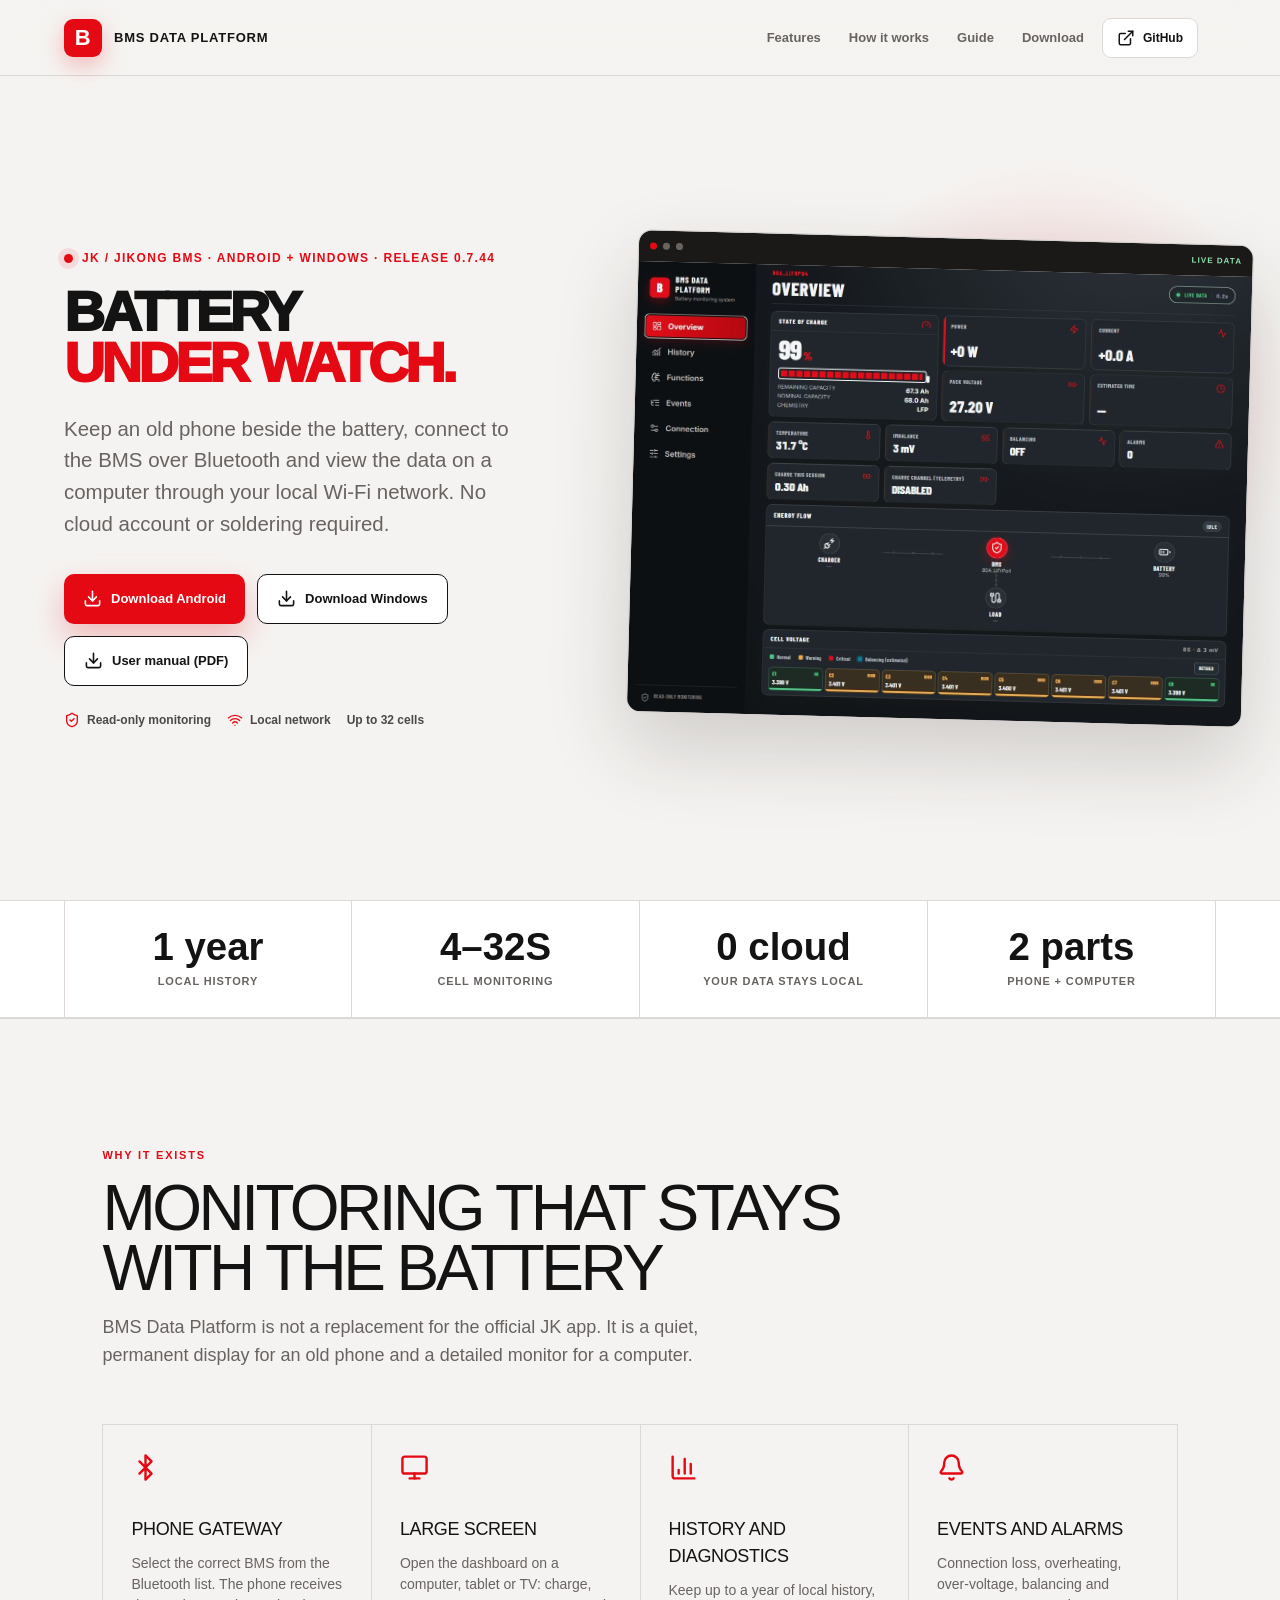
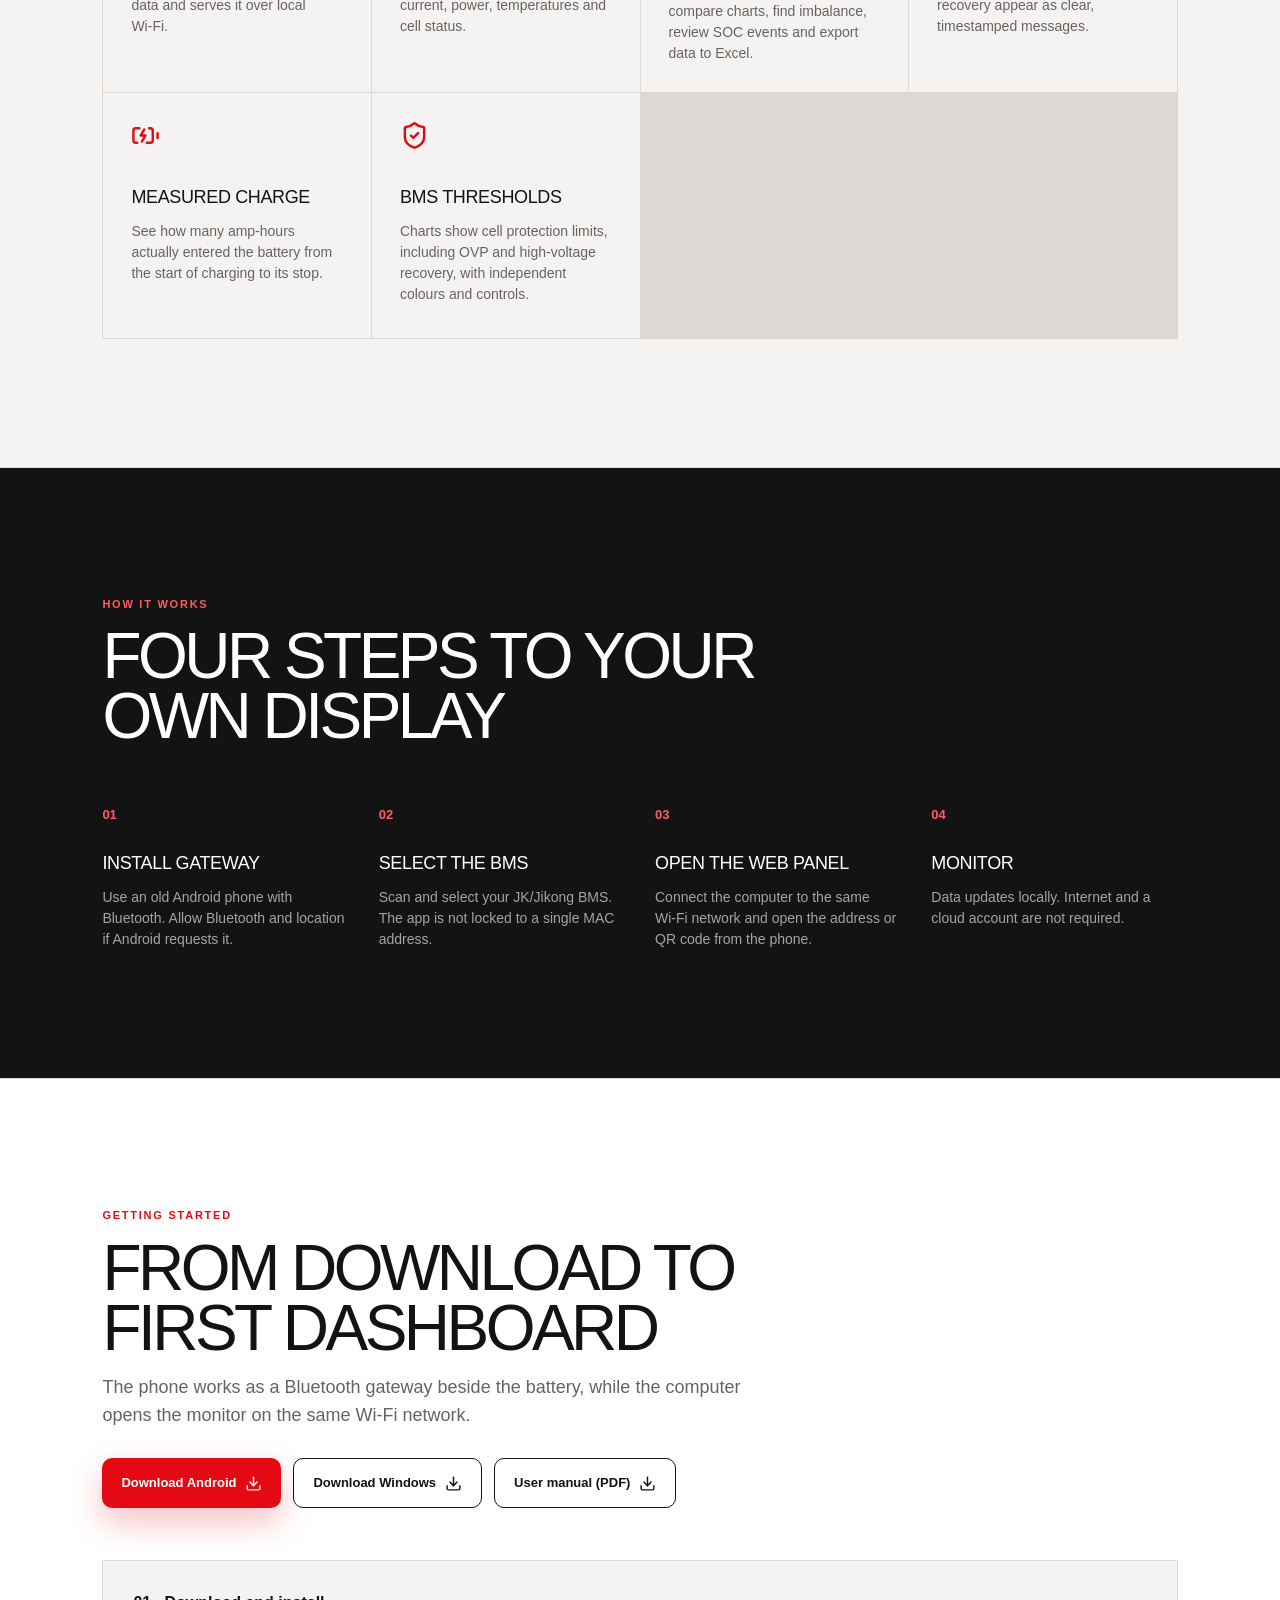
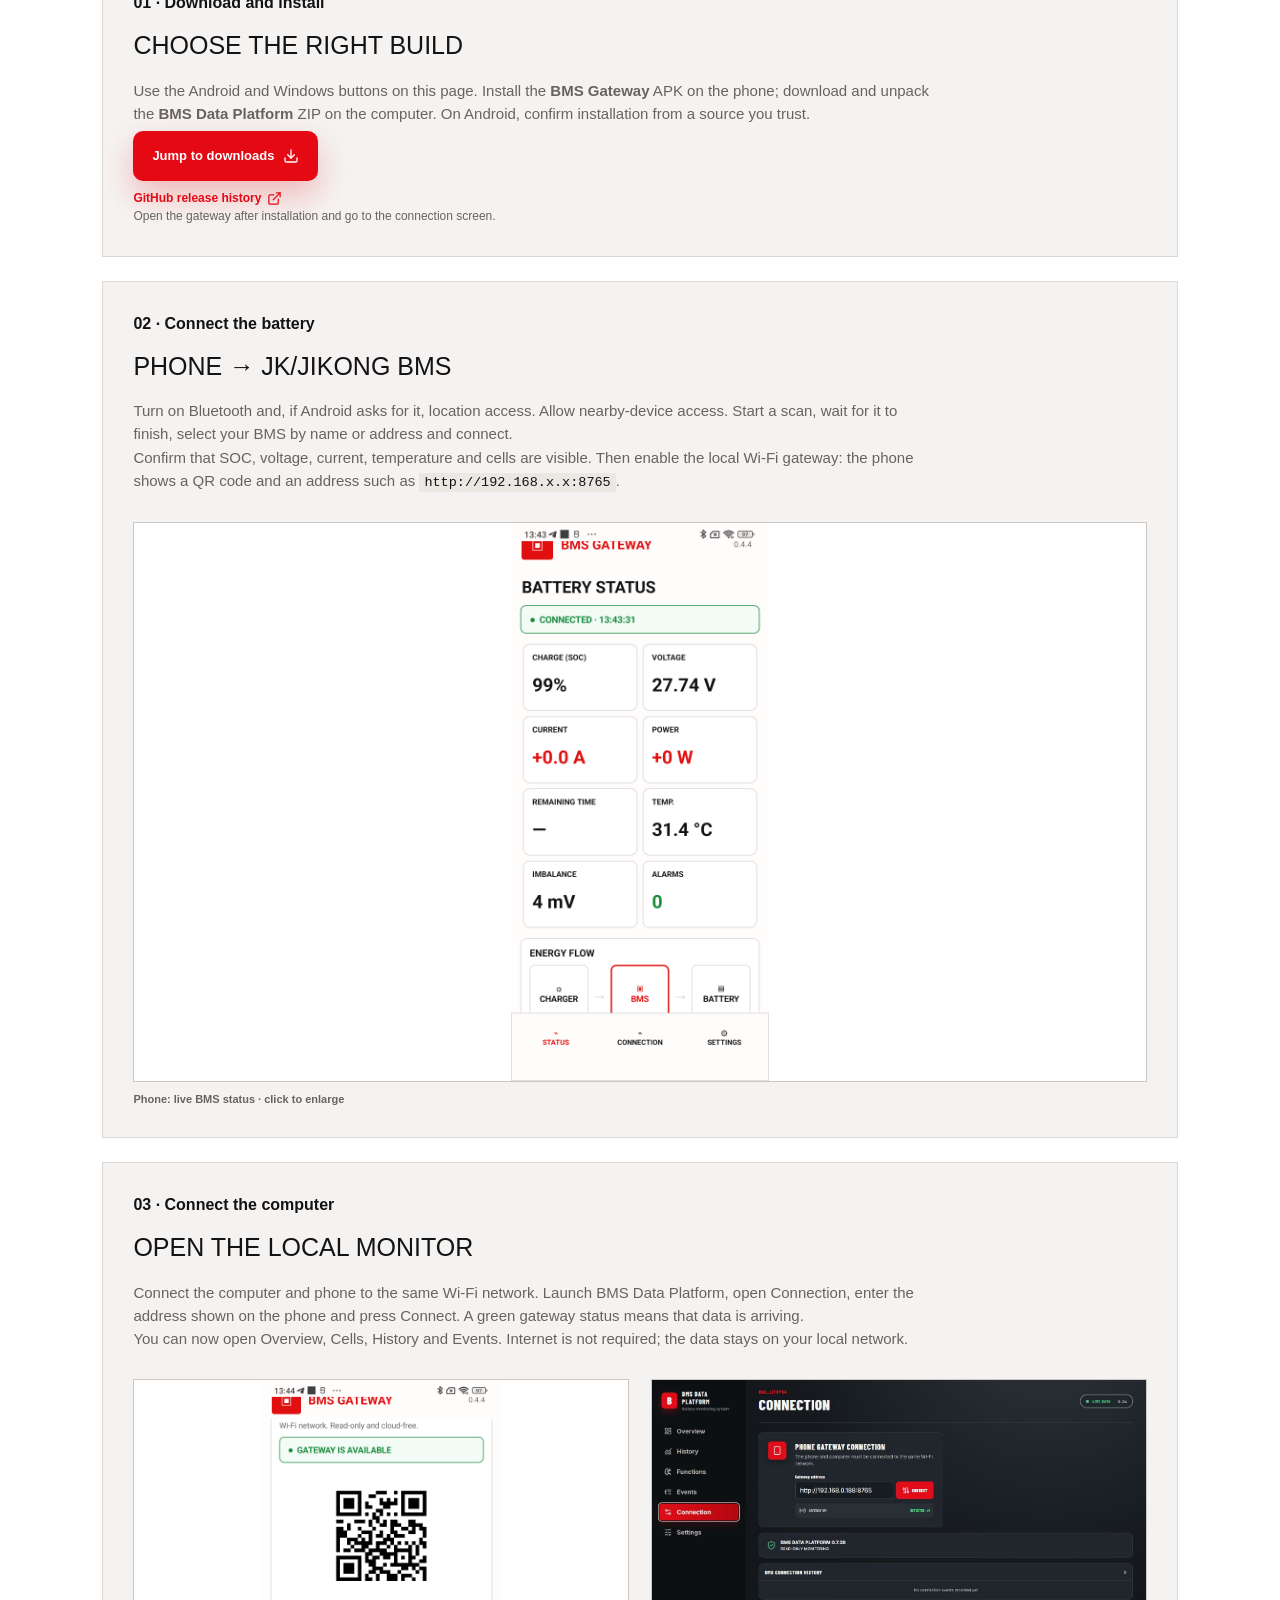
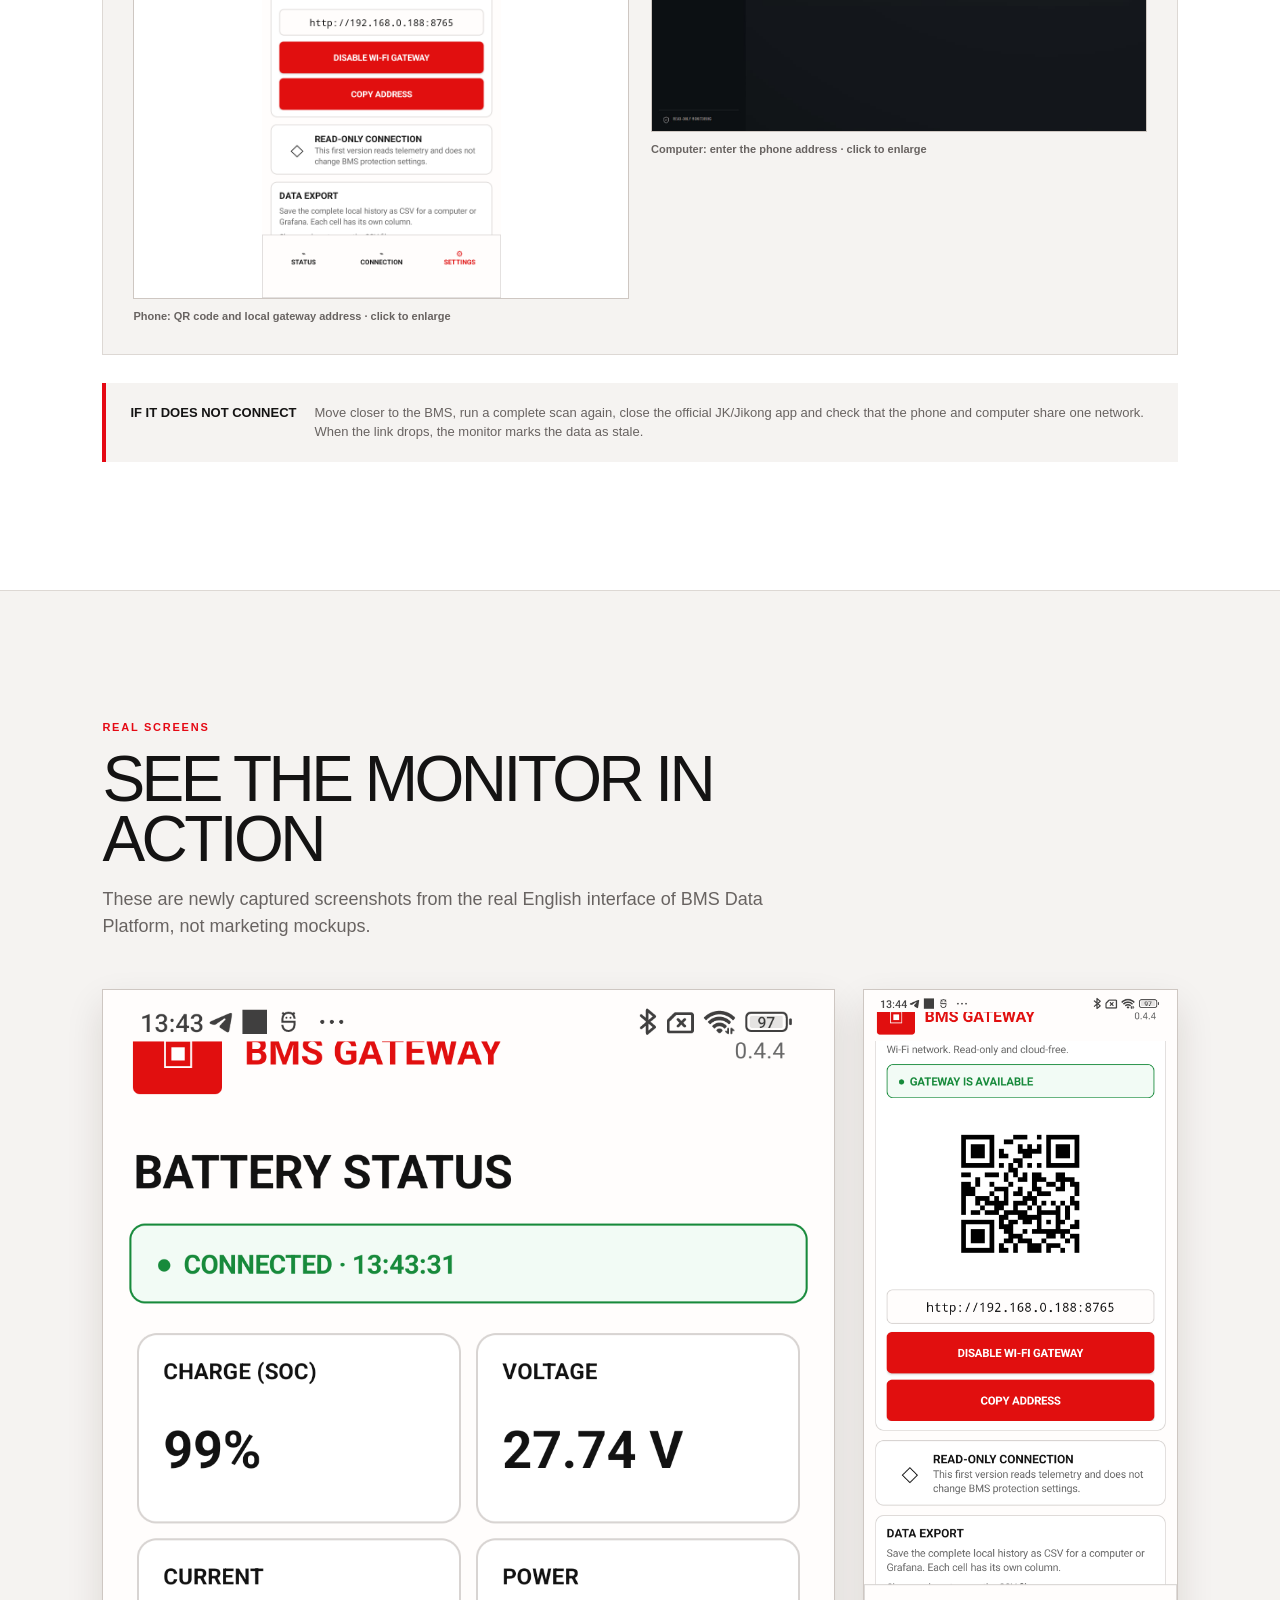
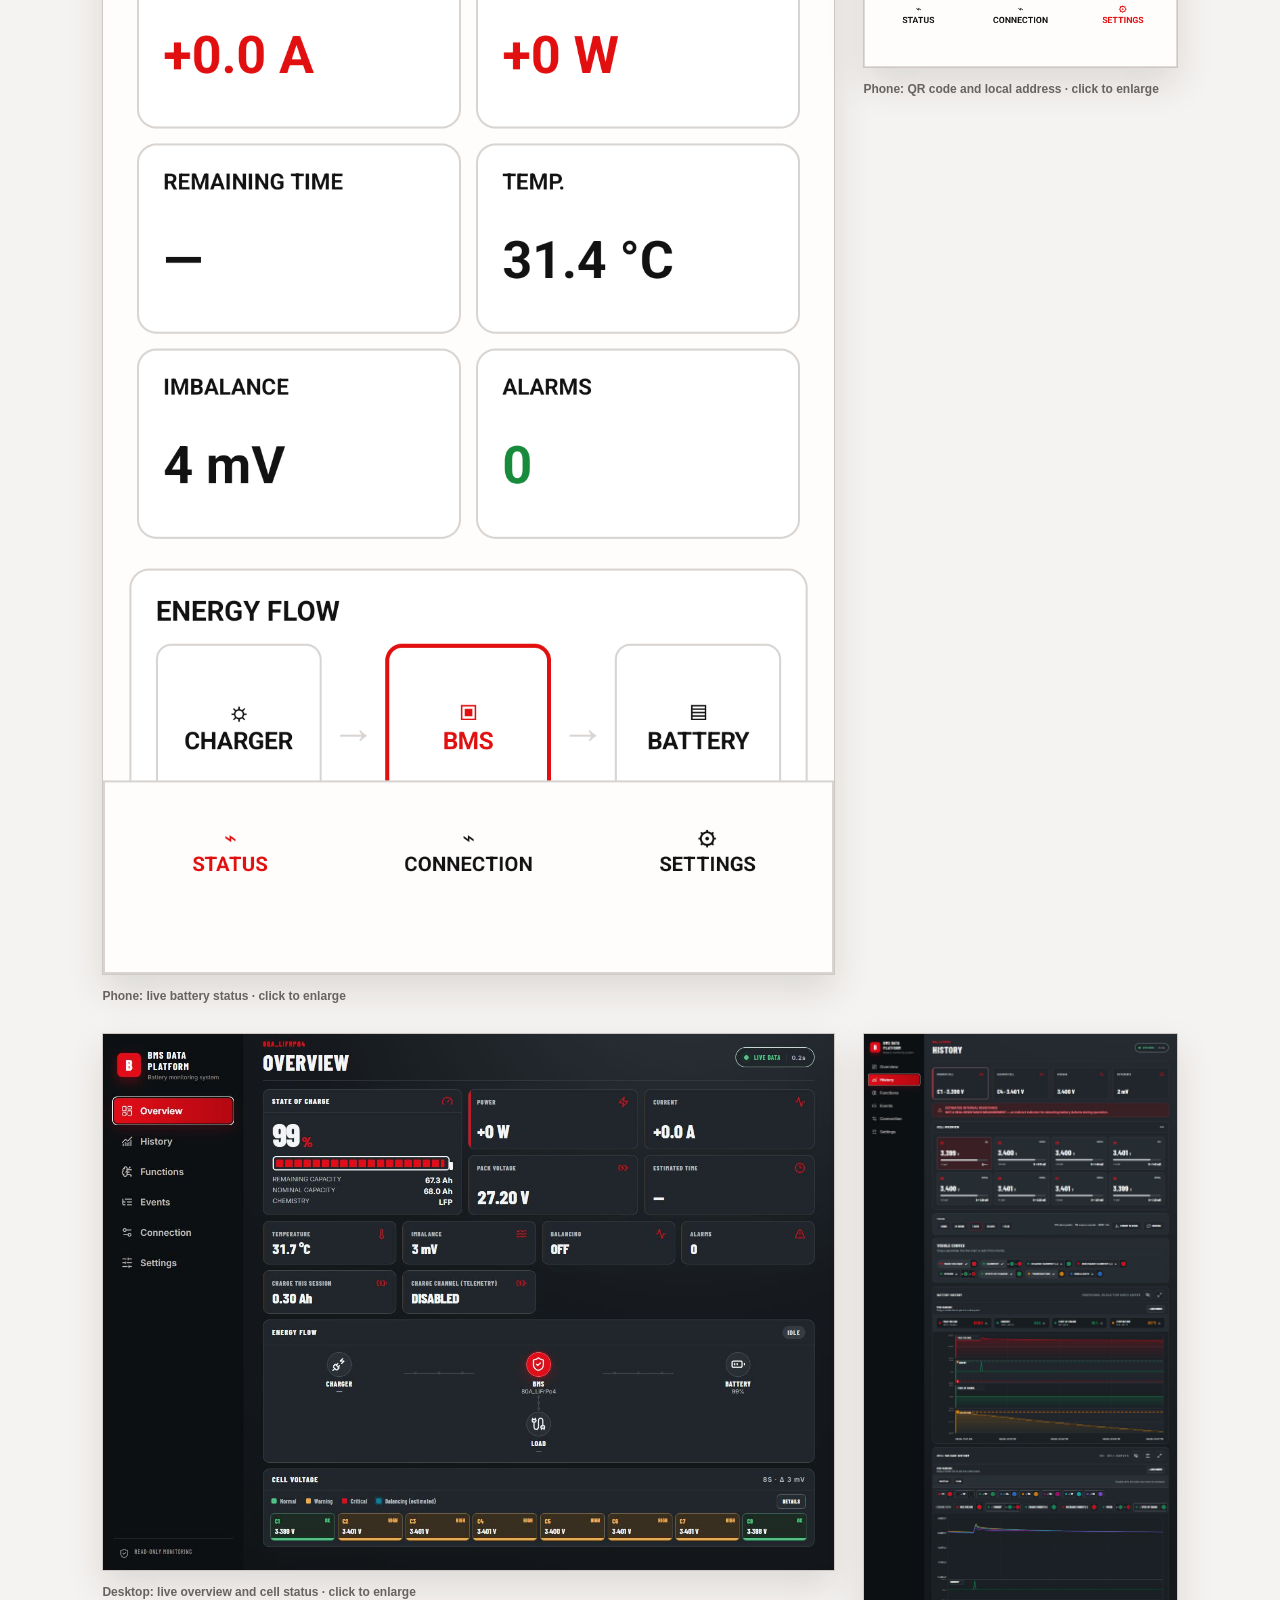
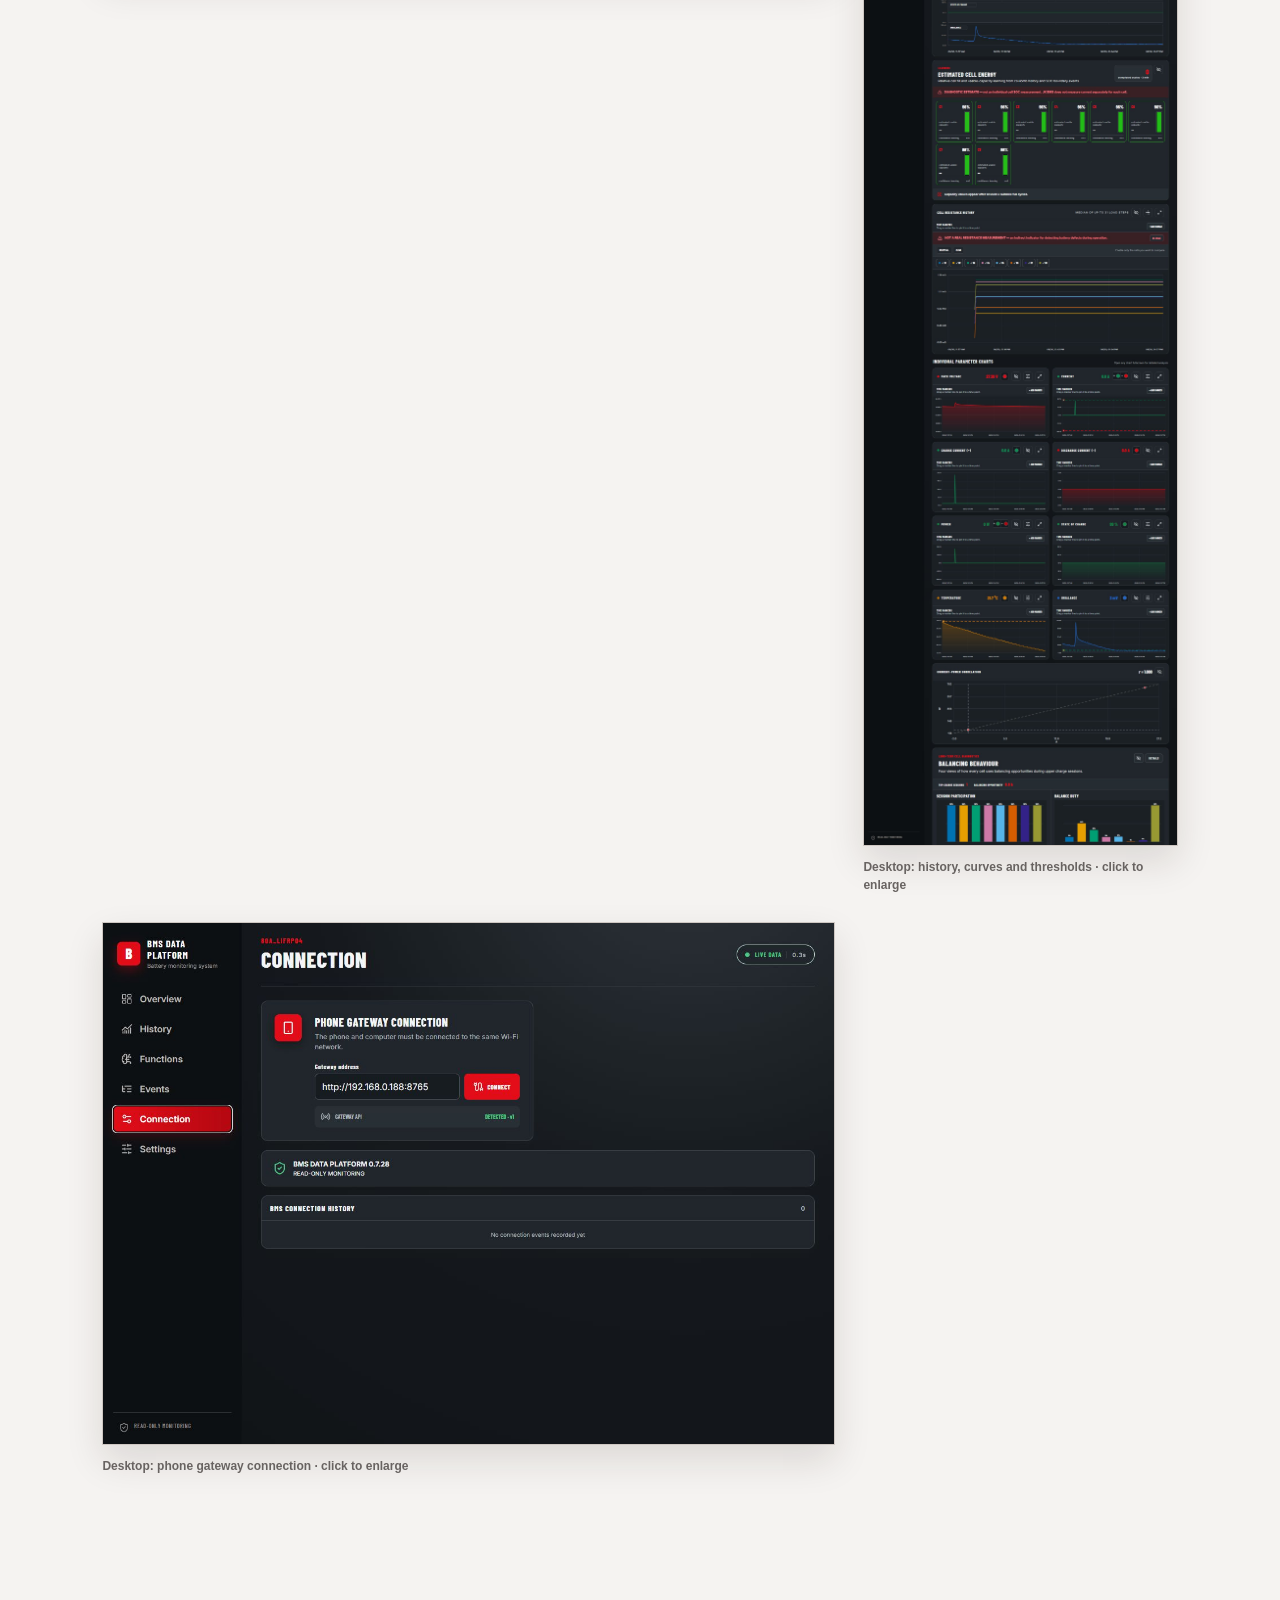
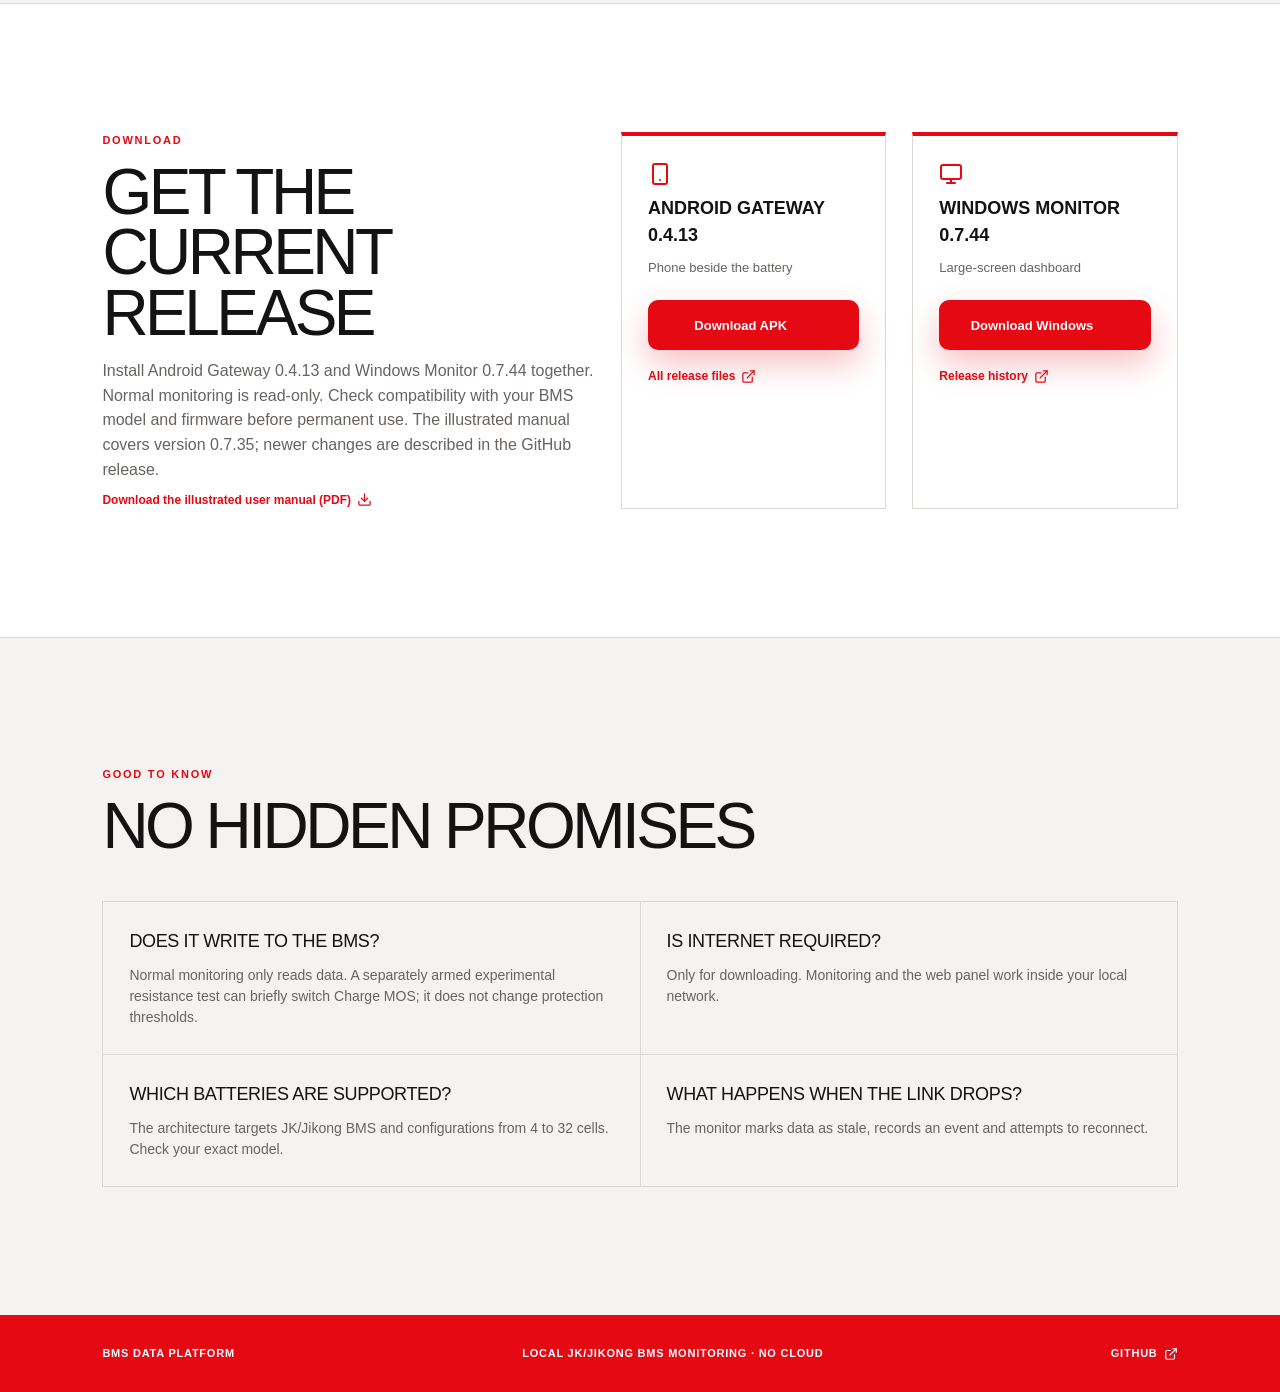
==== commit 5b2d8617: "Update English and Russian downloads for 0.7.44 and Gateway 0.4.13" ====
--- a/en/index.html
+++ b/en/index.html
@@ -1,2 +1,2 @@
 <!DOCTYPE html><html lang="en"><head><meta charSet="utf-8"/><meta name="viewport" content="width=device-width, initial-scale=1"/><link rel="preload" href="/desktop-overview.png" as="image"/><link rel="stylesheet" href="/_next/static/css/index.B_nz7eXu.css" data-rsc-css-href="/_next/static/css/index.B_nz7eXu.css" data-precedence="vite-rsc/importer-resources"/><link rel="modulepreload" fetchPriority="low" href="/_next/static/chunks/index-DTx-jmQl.js"/><script src="/_next/static/chunks/rolldown-runtime-C60lm6uB.js" type="module" async=""></script><script src="/_next/static/chunks/framework-D_rUT4EX.js" type="module" async=""></script><link rel="modulepreload" href="/_next/static/chunks/layout-segment-context-GzjRrCfj.js" crossorigin=""/><link rel="modulepreload" href="/_next/static/chunks/Icon-DGqOihj9.js" crossorigin=""/><link rel="modulepreload" href="/_next/static/chunks/LightboxImage-9a_vE-aG.js" crossorigin=""/><title>BMS Data Platform — JK/Jikong BMS monitoring</title><meta name="description" content="A read-only Android Bluetooth gateway and Windows dashboard for JK/Jikong BMS, with local history, charts and diagnostics."/><script>Object.assign(((self[Symbol.for("vinext.navigationRuntime")]??={bootstrap:{routeManifest:null},functions:{}}).bootstrap.rsc??={rsc:[]}),{params:{},nav:{"pathname":"/en","searchParams":[]}})</script><link rel="modulepreload" href="/_next/static/chunks/index-DTx-jmQl.js" />
-</head><body><main><header class="site-header"><a class="brand" href="#top" aria-label="BMS Data Platform — home"><span>B</span><strong>BMS DATA PLATFORM</strong></a><nav aria-label="Main navigation"><a href="#features">Features</a><a href="#how">How it works</a><a href="#guide">Guide</a><a href="#download">Download</a></nav><a class="header-github" href="https://github.com/zayants/bms-data-platform/releases/tag/v0.7.38" target="_blank" rel="noreferrer"><svg xmlns="http://www.w3.org/2000/svg" width="18" height="18" viewBox="0 0 24 24" fill="none" stroke="currentColor" stroke-width="2" stroke-linecap="round" stroke-linejoin="round" class="lucide lucide-external-link" aria-hidden="true"><path d="M15 3h6v6"></path><path d="M10 14 21 3"></path><path d="M18 13v6a2 2 0 0 1-2 2H5a2 2 0 0 1-2-2V8a2 2 0 0 1 2-2h6"></path></svg> GitHub</a></header><section id="top" class="hero"><div class="hero-copy"><div class="eyebrow"><span></span> JK / Jikong BMS · Android + Windows · release 0.7.38</div><h1>Battery<br/><em>under watch.</em></h1><p class="lead">Keep an old phone beside the battery, connect to the BMS over Bluetooth and view the data on a computer through your local Wi‑Fi network. No cloud account or soldering required.</p><div class="hero-actions"><a class="button primary" href="https://github.com/zayants/bms-data-platform/releases/download/v0.7.38/BMS-Gateway-0.4.11-Android.apk"><svg xmlns="http://www.w3.org/2000/svg" width="19" height="19" viewBox="0 0 24 24" fill="none" stroke="currentColor" stroke-width="2" stroke-linecap="round" stroke-linejoin="round" class="lucide lucide-download" aria-hidden="true"><path d="M12 15V3"></path><path d="M21 15v4a2 2 0 0 1-2 2H5a2 2 0 0 1-2-2v-4"></path><path d="m7 10 5 5 5-5"></path></svg> Download Android</a><a class="button secondary" href="https://github.com/zayants/bms-data-platform/releases/download/v0.7.38/BMS-Data-Platform-0.7.38-Windows-x64.zip"><svg xmlns="http://www.w3.org/2000/svg" width="19" height="19" viewBox="0 0 24 24" fill="none" stroke="currentColor" stroke-width="2" stroke-linecap="round" stroke-linejoin="round" class="lucide lucide-download" aria-hidden="true"><path d="M12 15V3"></path><path d="M21 15v4a2 2 0 0 1-2 2H5a2 2 0 0 1-2-2v-4"></path><path d="m7 10 5 5 5-5"></path></svg> Download Windows</a><a class="button secondary" href="/manuals/BMS_Data_Platform_User_Manual_EN_v0.7.35.pdf"><svg xmlns="http://www.w3.org/2000/svg" width="19" height="19" viewBox="0 0 24 24" fill="none" stroke="currentColor" stroke-width="2" stroke-linecap="round" stroke-linejoin="round" class="lucide lucide-download" aria-hidden="true"><path d="M12 15V3"></path><path d="M21 15v4a2 2 0 0 1-2 2H5a2 2 0 0 1-2-2v-4"></path><path d="m7 10 5 5 5-5"></path></svg> User manual (PDF)</a></div><div class="trust-row"><span><svg xmlns="http://www.w3.org/2000/svg" width="24" height="24" viewBox="0 0 24 24" fill="none" stroke="currentColor" stroke-width="2" stroke-linecap="round" stroke-linejoin="round" class="lucide lucide-shield-check" aria-hidden="true"><path d="M20 13c0 5-3.5 7.5-7.66 8.95a1 1 0 0 1-.67-.01C7.5 20.5 4 18 4 13V6a1 1 0 0 1 1-1c2 0 4.5-1.2 6.24-2.72a1.17 1.17 0 0 1 1.52 0C14.51 3.81 17 5 19 5a1 1 0 0 1 1 1z"></path><path d="m9 12 2 2 4-4"></path></svg> Read-only monitoring</span><span><svg xmlns="http://www.w3.org/2000/svg" width="24" height="24" viewBox="0 0 24 24" fill="none" stroke="currentColor" stroke-width="2" stroke-linecap="round" stroke-linejoin="round" class="lucide lucide-wifi" aria-hidden="true"><path d="M12 20h.01"></path><path d="M2 8.82a15 15 0 0 1 20 0"></path><path d="M5 12.859a10 10 0 0 1 14 0"></path><path d="M8.5 16.429a5 5 0 0 1 7 0"></path></svg> Local network</span><span>Up to 32 cells</span></div></div><div class="hero-product" aria-label="Real BMS Data Platform screens"><div class="screen-window"><div class="window-bar"><i></i><i></i><i></i><span>LIVE DATA</span></div><img src="/desktop-overview.png" alt="Real BMS Monitor screen with charge, power and cells"/></div></div></section><section class="proof-strip" aria-label="Key capabilities"><div><strong>1 year</strong><span>local history</span></div><div><strong>4–32S</strong><span>cell monitoring</span></div><div><strong>0 cloud</strong><span>your data stays local</span></div><div><strong>2 parts</strong><span>phone + computer</span></div></section><section id="features" class="section features-section"><div class="section-kicker">Why it exists</div><h2>Monitoring that stays with the battery</h2><p class="section-intro">BMS Data Platform is not a replacement for the official JK app. It is a quiet, permanent display for an old phone and a detailed monitor for a computer.</p><div class="feature-grid"><article><svg xmlns="http://www.w3.org/2000/svg" width="24" height="24" viewBox="0 0 24 24" fill="none" stroke="currentColor" stroke-width="2" stroke-linecap="round" stroke-linejoin="round" class="lucide lucide-bluetooth" aria-hidden="true"><path d="m7 7 10 10-5 5V2l5 5L7 17"></path></svg><h3>Phone gateway</h3><p>Select the correct BMS from the Bluetooth list. The phone receives data and serves it over local Wi‑Fi.</p></article><article><svg xmlns="http://www.w3.org/2000/svg" width="24" height="24" viewBox="0 0 24 24" fill="none" stroke="currentColor" stroke-width="2" stroke-linecap="round" stroke-linejoin="round" class="lucide lucide-monitor" aria-hidden="true"><rect width="20" height="14" x="2" y="3" rx="2"></rect><line x1="8" x2="16" y1="21" y2="21"></line><line x1="12" x2="12" y1="17" y2="21"></line></svg><h3>Large screen</h3><p>Open the dashboard on a computer, tablet or TV: charge, current, power, temperatures and cell status.</p></article><article><svg xmlns="http://www.w3.org/2000/svg" width="24" height="24" viewBox="0 0 24 24" fill="none" stroke="currentColor" stroke-width="2" stroke-linecap="round" stroke-linejoin="round" class="lucide lucide-chart-column" aria-hidden="true"><path d="M3 3v16a2 2 0 0 0 2 2h16"></path><path d="M18 17V9"></path><path d="M13 17V5"></path><path d="M8 17v-3"></path></svg><h3>History and diagnostics</h3><p>Keep up to a year of local history, compare charts, find imbalance, review SOC events and export data to Excel.</p></article><article><svg xmlns="http://www.w3.org/2000/svg" width="24" height="24" viewBox="0 0 24 24" fill="none" stroke="currentColor" stroke-width="2" stroke-linecap="round" stroke-linejoin="round" class="lucide lucide-bell" aria-hidden="true"><path d="M10.268 21a2 2 0 0 0 3.464 0"></path><path d="M3.262 15.326A1 1 0 0 0 4 17h16a1 1 0 0 0 .74-1.673C19.41 13.956 18 12.499 18 8A6 6 0 0 0 6 8c0 4.499-1.411 5.956-2.738 7.326"></path></svg><h3>Events and alarms</h3><p>Connection loss, overheating, over-voltage, balancing and recovery appear as clear, timestamped messages.</p></article><article><svg xmlns="http://www.w3.org/2000/svg" width="24" height="24" viewBox="0 0 24 24" fill="none" stroke="currentColor" stroke-width="2" stroke-linecap="round" stroke-linejoin="round" class="lucide lucide-battery-charging" aria-hidden="true"><path d="m11 7-3 5h4l-3 5"></path><path d="M14.856 6H16a2 2 0 0 1 2 2v8a2 2 0 0 1-2 2h-2.935"></path><path d="M22 14v-4"></path><path d="M5.14 18H4a2 2 0 0 1-2-2V8a2 2 0 0 1 2-2h2.936"></path></svg><h3>Measured charge</h3><p>See how many amp-hours actually entered the battery from the start of charging to its stop.</p></article><article><svg xmlns="http://www.w3.org/2000/svg" width="24" height="24" viewBox="0 0 24 24" fill="none" stroke="currentColor" stroke-width="2" stroke-linecap="round" stroke-linejoin="round" class="lucide lucide-shield-check" aria-hidden="true"><path d="M20 13c0 5-3.5 7.5-7.66 8.95a1 1 0 0 1-.67-.01C7.5 20.5 4 18 4 13V6a1 1 0 0 1 1-1c2 0 4.5-1.2 6.24-2.72a1.17 1.17 0 0 1 1.52 0C14.51 3.81 17 5 19 5a1 1 0 0 1 1 1z"></path><path d="m9 12 2 2 4-4"></path></svg><h3>BMS thresholds</h3><p>Charts show cell protection limits, including OVP and high-voltage recovery, with independent colours and controls.</p></article></div></section><section id="how" class="section how-section"><div class="section-kicker">How it works</div><h2>Four steps to your own display</h2><div class="steps"><div><b>01</b><h3>Install Gateway</h3><p>Use an old Android phone with Bluetooth. Allow Bluetooth and location if Android requests it.</p></div><div><b>02</b><h3>Select the BMS</h3><p>Scan and select your JK/Jikong BMS. The app is not locked to a single MAC address.</p></div><div><b>03</b><h3>Open the web panel</h3><p>Connect the computer to the same Wi‑Fi network and open the address or QR code from the phone.</p></div><div><b>04</b><h3>Monitor</h3><p>Data updates locally. Internet and a cloud account are not required.</p></div></div></section><section id="guide" class="section guide-section"><div class="section-kicker">Getting started</div><h2>From download to first dashboard</h2><p class="section-intro">The phone works as a Bluetooth gateway beside the battery, while the computer opens the monitor on the same Wi‑Fi network.</p><div class="guide-download-actions" aria-label="Download apps and manual before starting"><a class="button primary" href="https://github.com/zayants/bms-data-platform/releases/download/v0.7.38/BMS-Gateway-0.4.11-Android.apk">Download Android <svg xmlns="http://www.w3.org/2000/svg" width="17" height="17" viewBox="0 0 24 24" fill="none" stroke="currentColor" stroke-width="2" stroke-linecap="round" stroke-linejoin="round" class="lucide lucide-download" aria-hidden="true"><path d="M12 15V3"></path><path d="M21 15v4a2 2 0 0 1-2 2H5a2 2 0 0 1-2-2v-4"></path><path d="m7 10 5 5 5-5"></path></svg></a><a class="button secondary" href="https://github.com/zayants/bms-data-platform/releases/download/v0.7.38/BMS-Data-Platform-0.7.38-Windows-x64.zip">Download Windows <svg xmlns="http://www.w3.org/2000/svg" width="17" height="17" viewBox="0 0 24 24" fill="none" stroke="currentColor" stroke-width="2" stroke-linecap="round" stroke-linejoin="round" class="lucide lucide-download" aria-hidden="true"><path d="M12 15V3"></path><path d="M21 15v4a2 2 0 0 1-2 2H5a2 2 0 0 1-2-2v-4"></path><path d="m7 10 5 5 5-5"></path></svg></a><a class="button secondary" href="/manuals/BMS_Data_Platform_User_Manual_EN_v0.7.35.pdf">User manual (PDF) <svg xmlns="http://www.w3.org/2000/svg" width="17" height="17" viewBox="0 0 24 24" fill="none" stroke="currentColor" stroke-width="2" stroke-linecap="round" stroke-linejoin="round" class="lucide lucide-download" aria-hidden="true"><path d="M12 15V3"></path><path d="M21 15v4a2 2 0 0 1-2 2H5a2 2 0 0 1-2-2v-4"></path><path d="m7 10 5 5 5-5"></path></svg></a></div><div class="guide-list"><article class="guide-step"><div class="guide-copy"><b>01 · Download and install</b><h3>Choose the right build</h3><p>Use the Android and Windows buttons on this page. Install the <strong>BMS Gateway</strong> APK on the phone; download and unpack the <strong>BMS Data Platform</strong> ZIP on the computer. On Android, confirm installation from a source you trust.</p><a class="button primary" href="#download">Jump to downloads <svg xmlns="http://www.w3.org/2000/svg" width="16" height="16" viewBox="0 0 24 24" fill="none" stroke="currentColor" stroke-width="2" stroke-linecap="round" stroke-linejoin="round" class="lucide lucide-download" aria-hidden="true"><path d="M12 15V3"></path><path d="M21 15v4a2 2 0 0 1-2 2H5a2 2 0 0 1-2-2v-4"></path><path d="m7 10 5 5 5-5"></path></svg></a><a class="text-link" href="https://github.com/zayants/bms-data-platform/releases/tag/v0.7.38" target="_blank" rel="noreferrer">GitHub release history <svg xmlns="http://www.w3.org/2000/svg" width="15" height="15" viewBox="0 0 24 24" fill="none" stroke="currentColor" stroke-width="2" stroke-linecap="round" stroke-linejoin="round" class="lucide lucide-external-link" aria-hidden="true"><path d="M15 3h6v6"></path><path d="M10 14 21 3"></path><path d="M18 13v6a2 2 0 0 1-2 2H5a2 2 0 0 1-2-2V8a2 2 0 0 1 2-2h6"></path></svg></a><p class="guide-note">Open the gateway after installation and go to the connection screen.</p></div></article><article class="guide-step"><div class="guide-copy"><b>02 · Connect the battery</b><h3>Phone → JK/Jikong BMS</h3><p>Turn on Bluetooth and, if Android asks for it, location access. Allow nearby-device access. Start a scan, wait for it to finish, select your BMS by name or address and connect.</p><p>Confirm that SOC, voltage, current, temperature and cells are visible. Then enable the local Wi‑Fi gateway: the phone shows a QR code and an address such as <code>http://192.168.x.x:8765</code>.</p></div><figure><button class="zoomable-image" type="button" aria-label="Увеличить изображение: Real English BMS Gateway battery status screen"><img src="/android-status-en.png" alt="Real English BMS Gateway battery status screen"/></button><figcaption>Phone: live BMS status · click to enlarge</figcaption></figure></article><article class="guide-step"><div class="guide-copy"><b>03 · Connect the computer</b><h3>Open the local monitor</h3><p>Connect the computer and phone to the same Wi‑Fi network. Launch BMS Data Platform, open Connection, enter the address shown on the phone and press Connect. A green gateway status means that data is arriving.</p><p>You can now open Overview, Cells, History and Events. Internet is not required; the data stays on your local network.</p></div><div class="guide-pair"><figure><button class="zoomable-image" type="button" aria-label="Увеличить изображение: Real English BMS Gateway QR code and local address"><img src="/android-settings-en.png" alt="Real English BMS Gateway QR code and local address"/></button><figcaption>Phone: QR code and local gateway address · click to enlarge</figcaption></figure><figure><button class="zoomable-image" type="button" aria-label="Увеличить изображение: Computer connection screen for the phone gateway"><img src="/guide-desktop-connection.png" alt="Computer connection screen for the phone gateway"/></button><figcaption>Computer: enter the phone address · click to enlarge</figcaption></figure></div></article></div><div class="guide-troubles"><strong>If it does not connect</strong><span>Move closer to the BMS, run a complete scan again, close the official JK/Jikong app and check that the phone and computer share one network. When the link drops, the monitor marks the data as stale.</span></div></section><section class="section screenshots-section"><div class="section-kicker">Real screens</div><h2>See the monitor in action</h2><p class="section-intro">These are newly captured screenshots from the real English interface of BMS Data Platform, not marketing mockups.</p><div class="shot-grid"><figure><button class="zoomable-image" type="button" aria-label="Увеличить изображение: Real English BMS Gateway status"><img src="/android-status-en.png" alt="Real English BMS Gateway status"/></button><figcaption>Phone: live battery status · click to enlarge</figcaption></figure><figure><button class="zoomable-image" type="button" aria-label="Увеличить изображение: Real English BMS Gateway local Wi-Fi gateway"><img src="/android-settings-en.png" alt="Real English BMS Gateway local Wi-Fi gateway"/></button><figcaption>Phone: QR code and local address · click to enlarge</figcaption></figure><figure><button class="zoomable-image" type="button" aria-label="Увеличить изображение: Real English BMS Data Platform overview"><img src="/desktop-overview.png" alt="Real English BMS Data Platform overview"/></button><figcaption>Desktop: live overview and cell status · click to enlarge</figcaption></figure><figure><button class="zoomable-image" type="button" aria-label="Увеличить изображение: Real English BMS Data Platform history screen"><img src="/desktop-history.png" alt="Real English BMS Data Platform history screen"/></button><figcaption>Desktop: history, curves and thresholds · click to enlarge</figcaption></figure><figure><button class="zoomable-image" type="button" aria-label="Увеличить изображение: Real English BMS Data Platform connection screen"><img src="/desktop-connection.png" alt="Real English BMS Data Platform connection screen"/></button><figcaption>Desktop: phone gateway connection · click to enlarge</figcaption></figure></div></section><section id="download" class="section download-section"><div><div class="section-kicker">Download</div><h2>Get the current release</h2><p>Install Android Gateway 0.4.11 and Windows Monitor 0.7.38 together. Normal monitoring is read-only. Check compatibility with your BMS model and firmware before permanent use. The illustrated manual covers version 0.7.35; newer changes are described in the GitHub release.</p><a class="text-link" href="/manuals/BMS_Data_Platform_User_Manual_EN_v0.7.35.pdf">Download the illustrated user manual (PDF) <svg xmlns="http://www.w3.org/2000/svg" width="15" height="15" viewBox="0 0 24 24" fill="none" stroke="currentColor" stroke-width="2" stroke-linecap="round" stroke-linejoin="round" class="lucide lucide-download" aria-hidden="true"><path d="M12 15V3"></path><path d="M21 15v4a2 2 0 0 1-2 2H5a2 2 0 0 1-2-2v-4"></path><path d="m7 10 5 5 5-5"></path></svg></a></div><div class="download-card"><svg xmlns="http://www.w3.org/2000/svg" width="24" height="24" viewBox="0 0 24 24" fill="none" stroke="currentColor" stroke-width="2" stroke-linecap="round" stroke-linejoin="round" class="lucide lucide-smartphone" aria-hidden="true"><rect width="14" height="20" x="5" y="2" rx="2" ry="2"></rect><path d="M12 18h.01"></path></svg><strong>Android Gateway 0.4.11</strong><span>Phone beside the battery</span><a class="button primary" href="https://github.com/zayants/bms-data-platform/releases/download/v0.7.38/BMS-Gateway-0.4.11-Android.apk">Download APK <svg xmlns="http://www.w3.org/2000/svg" width="17" height="17" viewBox="0 0 24 24" fill="none" stroke="currentColor" stroke-width="2" stroke-linecap="round" stroke-linejoin="round" class="lucide lucide-download" aria-hidden="true"><path d="M12 15V3"></path><path d="M21 15v4a2 2 0 0 1-2 2H5a2 2 0 0 1-2-2v-4"></path><path d="m7 10 5 5 5-5"></path></svg></a><a class="text-link" href="https://github.com/zayants/bms-data-platform/releases/tag/v0.7.38" target="_blank" rel="noreferrer">All release files <svg xmlns="http://www.w3.org/2000/svg" width="15" height="15" viewBox="0 0 24 24" fill="none" stroke="currentColor" stroke-width="2" stroke-linecap="round" stroke-linejoin="round" class="lucide lucide-external-link" aria-hidden="true"><path d="M15 3h6v6"></path><path d="M10 14 21 3"></path><path d="M18 13v6a2 2 0 0 1-2 2H5a2 2 0 0 1-2-2V8a2 2 0 0 1 2-2h6"></path></svg></a></div><div class="download-card"><svg xmlns="http://www.w3.org/2000/svg" width="24" height="24" viewBox="0 0 24 24" fill="none" stroke="currentColor" stroke-width="2" stroke-linecap="round" stroke-linejoin="round" class="lucide lucide-monitor" aria-hidden="true"><rect width="20" height="14" x="2" y="3" rx="2"></rect><line x1="8" x2="16" y1="21" y2="21"></line><line x1="12" x2="12" y1="17" y2="21"></line></svg><strong>Windows Monitor 0.7.38</strong><span>Large-screen dashboard</span><a class="button primary" href="https://github.com/zayants/bms-data-platform/releases/download/v0.7.38/BMS-Data-Platform-0.7.38-Windows-x64.zip">Download Windows <svg xmlns="http://www.w3.org/2000/svg" width="17" height="17" viewBox="0 0 24 24" fill="none" stroke="currentColor" stroke-width="2" stroke-linecap="round" stroke-linejoin="round" class="lucide lucide-download" aria-hidden="true"><path d="M12 15V3"></path><path d="M21 15v4a2 2 0 0 1-2 2H5a2 2 0 0 1-2-2v-4"></path><path d="m7 10 5 5 5-5"></path></svg></a><a class="text-link" href="https://github.com/zayants/bms-data-platform/releases/tag/v0.7.38" target="_blank" rel="noreferrer">Release history <svg xmlns="http://www.w3.org/2000/svg" width="15" height="15" viewBox="0 0 24 24" fill="none" stroke="currentColor" stroke-width="2" stroke-linecap="round" stroke-linejoin="round" class="lucide lucide-external-link" aria-hidden="true"><path d="M15 3h6v6"></path><path d="M10 14 21 3"></path><path d="M18 13v6a2 2 0 0 1-2 2H5a2 2 0 0 1-2-2V8a2 2 0 0 1 2-2h6"></path></svg></a></div></section><section class="section faq-section"><div class="section-kicker">Good to know</div><h2>No hidden promises</h2><div class="faq-grid"><div><h3>Does it write to the BMS?</h3><p>Normal monitoring only reads data. A separately armed experimental resistance test can briefly switch Charge MOS; it does not change protection thresholds.</p></div><div><h3>Is internet required?</h3><p>Only for downloading. Monitoring and the web panel work inside your local network.</p></div><div><h3>Which batteries are supported?</h3><p>The architecture targets JK/Jikong BMS and configurations from 4 to 32 cells. Check your exact model.</p></div><div><h3>What happens when the link drops?</h3><p>The monitor marks data as stale, records an event and attempts to reconnect.</p></div></div></section><footer><span>BMS DATA PLATFORM</span><span>Local JK/Jikong BMS monitoring · no cloud</span><a href="https://github.com/zayants/bms-data-platform/releases/tag/v0.7.38" target="_blank" rel="noreferrer">GitHub <svg xmlns="http://www.w3.org/2000/svg" width="14" height="14" viewBox="0 0 24 24" fill="none" stroke="currentColor" stroke-width="2" stroke-linecap="round" stroke-linejoin="round" class="lucide lucide-external-link" aria-hidden="true"><path d="M15 3h6v6"></path><path d="M10 14 21 3"></path><path d="M18 13v6a2 2 0 0 1-2 2H5a2 2 0 0 1-2-2V8a2 2 0 0 1 2-2h6"></path></svg></a></footer></main><script type="module" src="/_next/static/chunks/index-DTx-jmQl.js" id="_R_" async=""></script><script>((self[Symbol.for("vinext.navigationRuntime")]??={bootstrap:{routeManifest:null},functions:{}}).bootstrap.rsc??={rsc:[]}).rsc.push("0:{\"page:/en\":\"$L1\",\"layout:/\":\"$L2\",\"route:/en\":\"$L3\",\"__route\":\"route:/en\",\"__interceptionContext\":null,\"__layoutIds\":[\"layout:/\"],\"__rootLayout\":\"/\",\"__bfcacheSegmentIdentities\":{\"layout:/\":\"[\\\"layout\\\",\\\"layout:/\\\",\\\"root-boundary:/\\\",\\\"\\\"]\",\"page:/en\":\"[\\\"page\\\",\\\"page:/en\\\",\\\"root-boundary:/\\\",\\\"[\\\\\\\"en\\\\\\\"]\\\"]\"},\"__srcPage\":[\"en\",\"page\"],\"__layoutFlags\":{\"layout:/\":\"s\"},\"__artifactCompatibility\":{\"schemaVersion\":1,\"graphVersion\":\"app-route-graph:45c790183ba88330\",\"deploymentVersion\":\"b8bccc03-559f-4d13-936a-640dbf0d9dba\",\"appElementsSchemaVersion\":1,\"rscPayloadSchemaVersion\":1,\"rootBoundaryId\":\"/\",\"renderEpoch\":null}}\n")</script><script>((self[Symbol.for("vinext.navigationRuntime")]??={bootstrap:{routeManifest:null},functions:{}}).bootstrap.rsc??={rsc:[]}).rsc.push("4:I[\"416c5e021802\",[],\"Children\",1]\n")</script><script>((self[Symbol.for("vinext.navigationRuntime")]??={bootstrap:{routeManifest:null},functions:{}}).bootstrap.rsc??={rsc:[]}).rsc.push("5:I[\"8b58cbad025d\",[],\"GlobalErrorBoundary\",1]\n")</script><script>((self[Symbol.for("vinext.navigationRuntime")]??={bootstrap:{routeManifest:null},functions:{}}).bootstrap.rsc??={rsc:[]}).rsc.push("6:I[\"4d0b646553ed\",[],\"default\",1]\n")</script><script>((self[Symbol.for("vinext.navigationRuntime")]??={bootstrap:{routeManifest:null},functions:{}}).bootstrap.rsc??={rsc:[]}).rsc.push("7:I[\"8b58cbad025d\",[],\"ErrorBoundary\",1]\n")</script><script>((self[Symbol.for("vinext.navigationRuntime")]??={bootstrap:{routeManifest:null},functions:{}}).bootstrap.rsc??={rsc:[]}).rsc.push("8:I[\"f4fa97b4c255\",[],\"LayoutSegmentProvider\",1]\n")</script><script>((self[Symbol.for("vinext.navigationRuntime")]??={bootstrap:{routeManifest:null},functions:{}}).bootstrap.rsc??={rsc:[]}).rsc.push("9:I[\"416c5e021802\",[],\"Slot\",1]\n")</script><script>((self[Symbol.for("vinext.navigationRuntime")]??={bootstrap:{routeManifest:null},functions:{}}).bootstrap.rsc??={rsc:[]}).rsc.push("a:I[\"8b58cbad025d\",[],\"NotFoundBoundary\",1]\n")</script><script>((self[Symbol.for("vinext.navigationRuntime")]??={bootstrap:{routeManifest:null},functions:{}}).bootstrap.rsc??={rsc:[]}).rsc.push("b:I[\"877bf9fc4568\",[],\"AppRouterScrollTarget\",1]\n")</script><script>((self[Symbol.for("vinext.navigationRuntime")]??={bootstrap:{routeManifest:null},functions:{}}).bootstrap.rsc??={rsc:[]}).rsc.push("c:I[\"8b58cbad025d\",[],\"RedirectBoundary\",1]\n")</script><script>((self[Symbol.for("vinext.navigationRuntime")]??={bootstrap:{routeManifest:null},functions:{}}).bootstrap.rsc??={rsc:[]}).rsc.push(":HL[\"/_next/static/css/index.B_nz7eXu.css\",\"style\"     ]\n")</script><script>((self[Symbol.for("vinext.navigationRuntime")]??={bootstrap:{routeManifest:null},functions:{}}).bootstrap.rsc??={rsc:[]}).rsc.push("2:[[[\"$\",\"link\",\"css:/_next/static/css/index.B_nz7eXu.css\",{\"rel\":\"stylesheet\",\"precedence\":\"vite-rsc/importer-resources\",\"href\":\"/_next/static/css/index.B_nz7eXu.css\",\"data-rsc-css-href\":\"/_next/static/css/index.B_nz7eXu.css\"}],\"$undefined\"],[\"$\",\"html\",null,{\"lang\":\"en\",\"children\":[\"$\",\"body\",null,{\"children\":[\"$\",\"$L4\",null,{}]}]}]]\n")</script><script>((self[Symbol.for("vinext.navigationRuntime")]??={bootstrap:{routeManifest:null},functions:{}}).bootstrap.rsc??={rsc:[]}).rsc.push("3:[[[\"$\",\"meta\",null,{\"charSet\":\"utf-8\"}],[[\"$\",\"title\",\"0\",{\"children\":\"BMS Data Platform — JK/Jikong BMS monitoring\"}],[\"$\",\"meta\",\"1\",{\"name\":\"description\",\"content\":\"A read-only Android Bluetooth gateway and Windows dashboard for JK/Jikong BMS, with local history, charts and diagnostics.\"}]],[[\"$\",\"meta\",\"0\",{\"name\":\"viewport\",\"content\":\"width=device-width, initial-scale=1\"}]]],[\"$\",\"$L5\",null,{\"fallback\":\"$6\",\"children\":[\"$\",\"$L7\",null,{\"fallback\":\"$6\",\"children\":[\"$\",\"$L8\",null,{\"providerId\":\"layout:/\",\"segmentMap\":{\"children\":[\"en\"]},\"children\":[\"$\",\"$L9\",null,{\"id\":\"layout:/\",\"parallelSlots\":\"$undefined\",\"children\":[\"$\",\"$La\",null,{\"resetKey\":\"en\",\"fallback\":[[\"$\",\"title\",null,{\"children\":\"404: This page could not be found.\"}],[\"$\",\"div\",null,{\"style\":{\"fontFamily\":\"system-ui,\\\"Segoe UI\\\",Roboto,Helvetica,Arial,sans-serif,\\\"Apple Color Emoji\\\",\\\"Segoe UI Emoji\\\"\",\"height\":\"100vh\",\"textAlign\":\"center\",\"display\":\"flex\",\"flexDirection\":\"column\",\"alignItems\":\"center\",\"justifyContent\":\"center\"},\"children\":[\"$\",\"div\",null,{\"children\":[[\"$\",\"style\",null,{\"dangerouslySetInnerHTML\":{\"__html\":\"body{color:#000;background:#fff;margin:0}.next-error-h1{border-right:1px solid rgba(0,0,0,.3)}@media (prefers-color-scheme:dark){body{color:#fff;background:#000}.next-error-h1{border-right:1px solid rgba(255,255,255,.3)}}\"}}],[\"$\",\"h1\",null,{\"className\":\"next-error-h1\",\"style\":{\"display\":\"inline-block\",\"margin\":\"0 20px 0 0\",\"padding\":\"0 23px 0 0\",\"fontSize\":24,\"fontWeight\":500,\"verticalAlign\":\"top\",\"lineHeight\":\"49px\"},\"children\":404}],[\"$\",\"div\",null,{\"style\":{\"display\":\"inline-block\"},\"children\":[\"$\",\"h2\",null,{\"style\":{\"fontSize\":14,\"fontWeight\":400,\"lineHeight\":\"49px\",\"margin\":0},\"children\":\"This page could not be found.\"}]}]]}]}]],\"children\":[\"$\",\"$Lb\",null,{\"children\":[\"$\",\"$Lc\",null,{\"children\":[[\"$\",\"$L8\",null,{\"providerId\":\"page:/en\",\"segmentMap\":{\"children\":[\"__PAGE__\"]},\"children\":[\"$\",\"$L9\",null,{\"id\":\"page:/en\"}]}],null]}]}]}]}]}]}]}],null,null]\n")</script><script>((self[Symbol.for("vinext.navigationRuntime")]??={bootstrap:{routeManifest:null},functions:{}}).bootstrap.rsc??={rsc:[]}).rsc.push("d:I[\"066132fd2803\",[],\"default\",1]\n")</script><script>((self[Symbol.for("vinext.navigationRuntime")]??={bootstrap:{routeManifest:null},functions:{}}).bootstrap.rsc??={rsc:[]}).rsc.push(":HL[\"/desktop-overview.png\",\"image\"]\n")</script><script>((self[Symbol.for("vinext.navigationRuntime")]??={bootstrap:{routeManifest:null},functions:{}}).bootstrap.rsc??={rsc:[]}).rsc.push("1:[\"$\",\"main\",null,{\"children\":[[\"$\",\"header\",null,{\"className\":\"site-header\",\"children\":[[\"$\",\"a\",null,{\"className\":\"brand\",\"href\":\"#top\",\"aria-label\":\"BMS Data Platform — home\",\"children\":[[\"$\",\"span\",null,{\"children\":\"B\"}],[\"$\",\"strong\",null,{\"children\":\"BMS DATA PLATFORM\"}]]}],[\"$\",\"nav\",null,{\"aria-label\":\"Main navigation\",\"children\":[[\"$\",\"a\",null,{\"href\":\"#features\",\"children\":\"Features\"}],[\"$\",\"a\",null,{\"href\":\"#how\",\"children\":\"How it works\"}],[\"$\",\"a\",null,{\"href\":\"#guide\",\"children\":\"Guide\"}],[\"$\",\"a\",null,{\"href\":\"#download\",\"children\":\"Download\"}]]}],[\"$\",\"a\",null,{\"className\":\"header-github\",\"href\":\"https://github.com/zayants/bms-data-platform/releases/tag/v0.7.38\",\"target\":\"_blank\",\"rel\":\"noreferrer\",\"children\":[[\"$\",\"$Ld\",null,{\"ref\":\"$undefined\",\"iconNode\":[[\"path\",{\"d\":\"M15 3h6v6\",\"key\":\"1q9fwt\"}],[\"path\",{\"d\":\"M10 14 21 3\",\"key\":\"gplh6r\"}],[\"path\",{\"d\":\"M18 13v6a2 2 0 0 1-2 2H5a2 2 0 0 1-2-2V8a2 2 0 0 1 2-2h6\",\"key\":\"a6xqqp\"}]],\"className\":\"lucide-external-link\",\"size\":18}],\" GitHub\"]}]]}],[\"$\",\"section\",null,{\"id\":\"top\",\"className\":\"hero\",\"children\":[[\"$\",\"div\",null,{\"className\":\"hero-copy\",\"children\":[[\"$\",\"div\",null,{\"className\":\"eyebrow\",\"children\":[[\"$\",\"span\",null,{}],\" JK / Jikong BMS · Android + Windows · release 0.7.38\"]}],[\"$\",\"h1\",null,{\"children\":[\"Battery\",[\"$\",\"br\",null,{}],[\"$\",\"em\",null,{\"children\":\"under watch.\"}]]}],[\"$\",\"p\",null,{\"className\":\"lead\",\"children\":\"Keep an old phone beside the battery, connect to the BMS over Bluetooth and view the data on a computer through your local Wi‑Fi network. No cloud account or soldering required.\"}],[\"$\",\"div\",null,{\"className\":\"hero-actions\",\"children\":[[\"$\",\"a\",null,{\"className\":\"button primary\",\"href\":\"https://github.com/zayants/bms-data-platform/releases/download/v0.7.38/BMS-Gateway-0.4.11-Android.apk\",\"children\":[[\"$\",\"$Ld\",null,{\"ref\":\"$undefined\",\"iconNode\":[[\"path\",{\"d\":\"M12 15V3\",\"key\":\"m9g1x1\"}],[\"path\",{\"d\":\"M21 15v4a2 2 0 0 1-2 2H5a2 2 0 0 1-2-2v-4\",\"key\":\"ih7n3h\"}],[\"path\",{\"d\":\"m7 10 5 5 5-5\",\"key\":\"brsn70\"}]],\"className\":\"lucide-download\",\"size\":19}],\" Download Android\"]}],[\"$\",\"a\",null,{\"className\":\"button secondary\",\"href\":\"https://github.com/zayants/bms-data-platform/releases/download/v0.7.38/BMS-Data-Platform-0.7.38-Windows-x64.zip\",\"children\":[[\"$\",\"$Ld\",null,{\"ref\":\"$undefined\",\"iconNode\":\"$1:props:children:1:props:children:0:props:children:3:props:children:0:props:children:0:props:iconNode\",\"className\":\"lucide-download\",\"size\":19}],\" Download Windows\"]}],[\"$\",\"a\",null,{\"className\":\"button secondary\",\"href\":\"/manuals/BMS_Data_Platform_User_Manual_EN_v0.7.35.pdf\",\"children\":[[\"$\",\"$Ld\",null,{\"ref\":\"$undefined\",\"iconNode\":\"$1:props:children:1:props:children:0:props:children:3:props:children:0:props:children:0:props:iconNode\",\"className\":\"lucide-download\",\"size\":19}],\" User manual (PDF)\"]}]]}],[\"$\",\"div\",null,{\"className\":\"trust-row\",\"children\":[[\"$\",\"span\",null,{\"children\":[[\"$\",\"$Ld\",null,{\"ref\":\"$undefined\",\"iconNode\":[[\"path\",{\"d\":\"M20 13c0 5-3.5 7.5-7.66 8.95a1 1 0 0 1-.67-.01C7.5 20.5 4 18 4 13V6a1 1 0 0 1 1-1c2 0 4.5-1.2 6.24-2.72a1.17 1.17 0 0 1 1.52 0C14.51 3.81 17 5 19 5a1 1 0 0 1 1 1z\",\"key\":\"oel41y\"}],[\"path\",{\"d\":\"m9 12 2 2 4-4\",\"key\":\"dzmm74\"}]],\"className\":\"lucide-shield-check\"}],\" Read-only monitoring\"]}],[\"$\",\"span\",null,{\"children\":[[\"$\",\"$Ld\",null,{\"ref\":\"$undefined\",\"iconNode\":[[\"path\",{\"d\":\"M12 20h.01\",\"key\":\"zekei9\"}],[\"path\",{\"d\":\"M2 8.82a15 15 0 0 1 20 0\",\"key\":\"dnpr2z\"}],[\"path\",{\"d\":\"M5 12.859a10 10 0 0 1 14 0\",\"key\":\"1x1e6c\"}],[\"path\",{\"d\":\"M8.5 16.429a5 5 0 0 1 7 0\",\"key\":\"1bycff\"}]],\"className\":\"lucide-wifi\"}],\" Local network\"]}],[\"$\",\"span\",null,{\"children\":\"Up to 32 cells\"}]]}]]}],[\"$\",\"div\",null,{\"className\":\"hero-product\",\"aria-label\":\"Real BMS Data Platform screens\",\"children\":[\"$\",\"div\",null,{\"className\":\"screen-window\",\"children\":[[\"$\",\"div\",null,{\"className\":\"window-bar\",\"children\":[[\"$\",\"i\",null,{}],[\"$\",\"i\",null,{}],[\"$\",\"i\",null,{}],[\"$\",\"span\",null,{\"children\":\"LIVE DATA\"}]]}],[\"$\",\"img\",null,{\"src\":\"/desktop-overview.png\",\"alt\":\"Real BMS Monitor screen with charge, power and cells\"}]]}]}]]}],[\"$\",\"section\",null,{\"className\":\"proof-strip\",\"aria-label\":\"Key capabilities\",\"children\":[[\"$\",\"div\",null,{\"children\":[[\"$\",\"strong\",null,{\"children\":\"1 year\"}],[\"$\",\"span\",null,{\"children\":\"local history\"}]]}],[\"$\",\"div\",null,{\"children\":[[\"$\",\"strong\",null,{\"children\":\"4–32S\"}],[\"$\",\"span\",null,{\"children\":\"cell monitoring\"}]]}],[\"$\",\"div\",null,{\"children\":[[\"$\",\"strong\",null,{\"children\":\"0 cloud\"}],[\"$\",\"span\",null,{\"children\":\"your data stays local\"}]]}],[\"$\",\"div\",null,{\"children\":[[\"$\",\"strong\",null,{\"children\":\"2 parts\"}],[\"$\",\"span\",null,{\"children\":\"phone + computer\"}]]}]]}],[\"$\",\"section\",null,{\"id\":\"features\",\"className\":\"section features-section\",\"children\":[[\"$\",\"div\",null,{\"className\":\"section-kicker\",\"children\":\"Why it exists\"}],[\"$\",\"h2\",null,{\"children\":\"Monitoring that stays with the battery\"}],\"$Le\",\"$Lf\"]}],\"$L10\",\"$L11\",\"$L12\",\"$L13\",\"$L14\",\"$L15\"]}]\n")</script><script>((self[Symbol.for("vinext.navigationRuntime")]??={bootstrap:{routeManifest:null},functions:{}}).bootstrap.rsc??={rsc:[]}).rsc.push("16:I[\"7bd43411c57d\",[],\"LightboxImage\",1]\n")</script><script>((self[Symbol.for("vinext.navigationRuntime")]??={bootstrap:{routeManifest:null},functions:{}}).bootstrap.rsc??={rsc:[]}).rsc.push("e:[\"$\",\"p\",null,{\"className\":\"section-intro\",\"children\":\"BMS Data Platform is not a replacement for the official JK app. It is a quiet, permanent display for an old phone and a detailed monitor for a computer.\"}]\n")</script><script>((self[Symbol.for("vinext.navigationRuntime")]??={bootstrap:{routeManifest:null},functions:{}}).bootstrap.rsc??={rsc:[]}).rsc.push("f:[\"$\",\"div\",null,{\"className\":\"feature-grid\",\"children\":[[\"$\",\"article\",null,{\"children\":[[\"$\",\"$Ld\",null,{\"ref\":\"$undefined\",\"iconNode\":[[\"path\",{\"d\":\"m7 7 10 10-5 5V2l5 5L7 17\",\"key\":\"1q5490\"}]],\"className\":\"lucide-bluetooth\"}],[\"$\",\"h3\",null,{\"children\":\"Phone gateway\"}],[\"$\",\"p\",null,{\"children\":\"Select the correct BMS from the Bluetooth list. The phone receives data and serves it over local Wi‑Fi.\"}]]}],[\"$\",\"article\",null,{\"children\":[[\"$\",\"$Ld\",null,{\"ref\":\"$undefined\",\"iconNode\":[[\"rect\",{\"width\":\"20\",\"height\":\"14\",\"x\":\"2\",\"y\":\"3\",\"rx\":\"2\",\"key\":\"48i651\"}],[\"line\",{\"x1\":\"8\",\"x2\":\"16\",\"y1\":\"21\",\"y2\":\"21\",\"key\":\"1svkeh\"}],[\"line\",{\"x1\":\"12\",\"x2\":\"12\",\"y1\":\"17\",\"y2\":\"21\",\"key\":\"vw1qmm\"}]],\"className\":\"lucide-monitor\"}],[\"$\",\"h3\",null,{\"children\":\"Large screen\"}],[\"$\",\"p\",null,{\"children\":\"Open the dashboard on a computer, tablet or TV: charge, current, power, temperatures and cell status.\"}]]}],[\"$\",\"article\",null,{\"children\":[[\"$\",\"$Ld\",null,{\"ref\":\"$undefined\",\"iconNode\":[[\"path\",{\"d\":\"M3 3v16a2 2 0 0 0 2 2h16\",\"key\":\"c24i48\"}],[\"path\",{\"d\":\"M18 17V9\",\"key\":\"2bz60n\"}],[\"path\",{\"d\":\"M13 17V5\",\"key\":\"1frdt8\"}],[\"path\",{\"d\":\"M8 17v-3\",\"key\":\"17ska0\"}]],\"className\":\"lucide-chart-column\"}],[\"$\",\"h3\",null,{\"children\":\"History and diagnostics\"}],[\"$\",\"p\",null,{\"children\":\"Keep up to a year of local history, compare charts, find imbalance, review SOC events and export data to Excel.\"}]]}],[\"$\",\"article\",null,{\"children\":[[\"$\",\"$Ld\",null,{\"ref\":\"$undefined\",\"iconNode\":[[\"path\",{\"d\":\"M10.268 21a2 2 0 0 0 3.464 0\",\"key\":\"vwvbt9\"}],[\"path\",{\"d\":\"M3.262 15.326A1 1 0 0 0 4 17h16a1 1 0 0 0 .74-1.673C19.41 13.956 18 12.499 18 8A6 6 0 0 0 6 8c0 4.499-1.411 5.956-2.738 7.326\",\"key\":\"11g9vi\"}]],\"className\":\"lucide-bell\"}],[\"$\",\"h3\",null,{\"children\":\"Events and alarms\"}],[\"$\",\"p\",null,{\"children\":\"Connection loss, overheating, over-voltage, balancing and recovery appear as clear, timestamped messages.\"}]]}],[\"$\",\"article\",null,{\"children\":[[\"$\",\"$Ld\",null,{\"ref\":\"$undefined\",\"iconNode\":[[\"path\",{\"d\":\"m11 7-3 5h4l-3 5\",\"key\":\"b4a64w\"}],[\"path\",{\"d\":\"M14.856 6H16a2 2 0 0 1 2 2v8a2 2 0 0 1-2 2h-2.935\",\"key\":\"lre1cr\"}],[\"path\",{\"d\":\"M22 14v-4\",\"key\":\"14q9d5\"}],[\"path\",{\"d\":\"M5.14 18H4a2 2 0 0 1-2-2V8a2 2 0 0 1 2-2h2.936\",\"key\":\"13q5k0\"}]],\"className\":\"lucide-battery-charging\"}],[\"$\",\"h3\",null,{\"children\":\"Measured charge\"}],[\"$\",\"p\",null,{\"children\":\"See how many amp-hours actually entered the battery from the start of charging to its stop.\"}]]}],[\"$\",\"article\",null,{\"children\":[[\"$\",\"$Ld\",null,{\"ref\":\"$undefined\",\"iconNode\":\"$1:props:children:1:props:children:0:props:children:4:props:children:0:props:children:0:props:iconNode\",\"className\":\"lucide-shield-check\"}],[\"$\",\"h3\",null,{\"children\":\"BMS thresholds\"}],[\"$\",\"p\",null,{\"children\":\"Charts show cell protection limits, including OVP and high-voltage recovery, with independent colours and controls.\"}]]}]]}]\n")</script><script>((self[Symbol.for("vinext.navigationRuntime")]??={bootstrap:{routeManifest:null},functions:{}}).bootstrap.rsc??={rsc:[]}).rsc.push("10:[\"$\",\"section\",null,{\"id\":\"how\",\"className\":\"section how-section\",\"children\":[[\"$\",\"div\",null,{\"className\":\"section-kicker\",\"children\":\"How it works\"}],[\"$\",\"h2\",null,{\"children\":\"Four steps to your own display\"}],[\"$\",\"div\",null,{\"className\":\"steps\",\"children\":[[\"$\",\"div\",null,{\"children\":[[\"$\",\"b\",null,{\"children\":\"01\"}],[\"$\",\"h3\",null,{\"children\":\"Install Gateway\"}],[\"$\",\"p\",null,{\"children\":\"Use an old Android phone with Bluetooth. Allow Bluetooth and location if Android requests it.\"}]]}],[\"$\",\"div\",null,{\"children\":[[\"$\",\"b\",null,{\"children\":\"02\"}],[\"$\",\"h3\",null,{\"children\":\"Select the BMS\"}],[\"$\",\"p\",null,{\"children\":\"Scan and select your JK/Jikong BMS. The app is not locked to a single MAC address.\"}]]}],[\"$\",\"div\",null,{\"children\":[[\"$\",\"b\",null,{\"children\":\"03\"}],[\"$\",\"h3\",null,{\"children\":\"Open the web panel\"}],[\"$\",\"p\",null,{\"children\":\"Connect the computer to the same Wi‑Fi network and open the address or QR code from the phone.\"}]]}],[\"$\",\"div\",null,{\"children\":[[\"$\",\"b\",null,{\"children\":\"04\"}],[\"$\",\"h3\",null,{\"children\":\"Monitor\"}],[\"$\",\"p\",null,{\"children\":\"Data updates locally. Internet and a cloud account are not required.\"}]]}]]}]]}]\n")</script><script>((self[Symbol.for("vinext.navigationRuntime")]??={bootstrap:{routeManifest:null},functions:{}}).bootstrap.rsc??={rsc:[]}).rsc.push("11:[\"$\",\"section\",null,{\"id\":\"guide\",\"className\":\"section guide-section\",\"children\":[[\"$\",\"div\",null,{\"className\":\"section-kicker\",\"children\":\"Getting started\"}],[\"$\",\"h2\",null,{\"children\":\"From download to first dashboard\"}],[\"$\",\"p\",null,{\"className\":\"section-intro\",\"children\":\"The phone works as a Bluetooth gateway beside the battery, while the computer opens the monitor on the same Wi‑Fi network.\"}],[\"$\",\"div\",null,{\"className\":\"guide-download-actions\",\"aria-label\":\"Download apps and manual before starting\",\"children\":[[\"$\",\"a\",null,{\"className\":\"button primary\",\"href\":\"https://github.com/zayants/bms-data-platform/releases/download/v0.7.38/BMS-Gateway-0.4.11-Android.apk\",\"children\":[\"Download Android \",[\"$\",\"$Ld\",null,{\"ref\":\"$undefined\",\"iconNode\":\"$1:props:children:1:props:children:0:props:children:3:props:children:0:props:children:0:props:iconNode\",\"className\":\"lucide-download\",\"size\":17}]]}],[\"$\",\"a\",null,{\"className\":\"button secondary\",\"href\":\"https://github.com/zayants/bms-data-platform/releases/download/v0.7.38/BMS-Data-Platform-0.7.38-Windows-x64.zip\",\"children\":[\"Download Windows \",[\"$\",\"$Ld\",null,{\"ref\":\"$undefined\",\"iconNode\":\"$1:props:children:1:props:children:0:props:children:3:props:children:0:props:children:0:props:iconNode\",\"className\":\"lucide-download\",\"size\":17}]]}],[\"$\",\"a\",null,{\"className\":\"button secondary\",\"href\":\"/manuals/BMS_Data_Platform_User_Manual_EN_v0.7.35.pdf\",\"children\":[\"User manual (PDF) \",[\"$\",\"$Ld\",null,{\"ref\":\"$undefined\",\"iconNode\":\"$1:props:children:1:props:children:0:props:children:3:props:children:0:props:children:0:props:iconNode\",\"className\":\"lucide-download\",\"size\":17}]]}]]}],[\"$\",\"div\",null,{\"className\":\"guide-list\",\"children\":[[\"$\",\"article\",null,{\"className\":\"guide-step\",\"children\":[\"$\",\"div\",null,{\"className\":\"guide-copy\",\"children\":[[\"$\",\"b\",null,{\"children\":\"01 · Download and install\"}],[\"$\",\"h3\",null,{\"children\":\"Choose the right build\"}],[\"$\",\"p\",null,{\"children\":[\"Use the Android and Windows buttons on this page. Install the \",[\"$\",\"strong\",null,{\"children\":\"BMS Gateway\"}],\" APK on the phone; download and unpack the \",[\"$\",\"strong\",null,{\"children\":\"BMS Data Platform\"}],\" ZIP on the computer. On Android, confirm installation from a source you trust.\"]}],[\"$\",\"a\",null,{\"className\":\"button primary\",\"href\":\"#download\",\"children\":[\"Jump to downloads \",[\"$\",\"$Ld\",null,{\"ref\":\"$undefined\",\"iconNode\":\"$1:props:children:1:props:children:0:props:children:3:props:children:0:props:children:0:props:iconNode\",\"className\":\"lucide-download\",\"size\":16}]]}],[\"$\",\"a\",null,{\"className\":\"text-link\",\"href\":\"https://github.com/zayants/bms-data-platform/releases/tag/v0.7.38\",\"target\":\"_blank\",\"rel\":\"noreferrer\",\"children\":[\"GitHub release history \",[\"$\",\"$Ld\",null,{\"ref\":\"$undefined\",\"iconNode\":\"$1:props:children:0:props:children:2:props:children:0:props:iconNode\",\"className\":\"lucide-external-link\",\"size\":15}]]}],[\"$\",\"p\",null,{\"className\":\"guide-note\",\"children\":\"Open the gateway after installation and go to the connection screen.\"}]]}]}],[\"$\",\"article\",null,{\"className\":\"guide-step\",\"children\":[[\"$\",\"div\",null,{\"className\":\"guide-copy\",\"children\":[[\"$\",\"b\",null,{\"children\":\"02 · Connect the battery\"}],[\"$\",\"h3\",null,{\"children\":\"Phone → JK/Jikong BMS\"}],[\"$\",\"p\",null,{\"children\":\"Turn on Bluetooth and, if Android asks for it, location access. Allow nearby-device access. Start a scan, wait for it to finish, select your BMS by name or address and connect.\"}],[\"$\",\"p\",null,{\"children\":[\"Confirm that SOC, voltage, current, temperature and cells are visible. Then enable the local Wi‑Fi gateway: the phone shows a QR code and an address such as \",[\"$\",\"code\",null,{\"children\":\"http://192.168.x.x:8765\"}],\".\"]}]]}],[\"$\",\"figure\",null,{\"children\":[[\"$\",\"$L16\",null,{\"src\":\"/android-status-en.png\",\"alt\":\"Real English BMS Gateway battery status screen\"}],[\"$\",\"figcaption\",null,{\"children\":\"Phone: live BMS status · click to enlarge\"}]]}]]}],[\"$\",\"article\",null,{\"className\":\"guide-step\",\"children\":[[\"$\",\"div\",null,{\"className\":\"guide-copy\",\"children\":[[\"$\",\"b\",null,{\"children\":\"03 · Connect the computer\"}],[\"$\",\"h3\",null,{\"children\":\"Open the local monitor\"}],[\"$\",\"p\",null,{\"children\":\"Connect the computer and phone to the same Wi‑Fi network. Launch BMS Data Platform, open Connection, enter the address shown on the phone and press Connect. A green gateway status means that data is arriving.\"}],[\"$\",\"p\",null,{\"children\":\"You can now open Overview, Cells, History and Events. Internet is not required; the data stays on your local network.\"}]]}],[\"$\",\"div\",null,{\"className\":\"guide-pair\",\"children\":[[\"$\",\"figure\",null,{\"children\":[[\"$\",\"$L16\",null,{\"src\":\"/android-settings-en.png\",\"alt\":\"Real English BMS Gateway QR code and local address\"}],\"$L17\"]}],\"$L18\"]}]]}]]}],\"$L19\"]}]\n")</script><script>((self[Symbol.for("vinext.navigationRuntime")]??={bootstrap:{routeManifest:null},functions:{}}).bootstrap.rsc??={rsc:[]}).rsc.push("12:[\"$\",\"section\",null,{\"className\":\"section screenshots-section\",\"children\":[[\"$\",\"div\",null,{\"className\":\"section-kicker\",\"children\":\"Real screens\"}],[\"$\",\"h2\",null,{\"children\":\"See the monitor in action\"}],[\"$\",\"p\",null,{\"className\":\"section-intro\",\"children\":\"These are newly captured screenshots from the real English interface of BMS Data Platform, not marketing mockups.\"}],[\"$\",\"div\",null,{\"className\":\"shot-grid\",\"children\":[[\"$\",\"figure\",null,{\"children\":[[\"$\",\"$L16\",null,{\"src\":\"/android-status-en.png\",\"alt\":\"Real English BMS Gateway status\"}],[\"$\",\"figcaption\",null,{\"children\":\"Phone: live battery status · click to enlarge\"}]]}],[\"$\",\"figure\",null,{\"children\":[[\"$\",\"$L16\",null,{\"src\":\"/android-settings-en.png\",\"alt\":\"Real English BMS Gateway local Wi-Fi gateway\"}],[\"$\",\"figcaption\",null,{\"children\":\"Phone: QR code and local address · click to enlarge\"}]]}],[\"$\",\"figure\",null,{\"children\":[[\"$\",\"$L16\",null,{\"src\":\"/desktop-overview.png\",\"alt\":\"Real English BMS Data Platform overview\"}],[\"$\",\"figcaption\",null,{\"children\":\"Desktop: live overview and cell status · click to enlarge\"}]]}],[\"$\",\"figure\",null,{\"children\":[[\"$\",\"$L16\",null,{\"src\":\"/desktop-history.png\",\"alt\":\"Real English BMS Data Platform history screen\"}],[\"$\",\"figcaption\",null,{\"children\":\"Desktop: history, curves and thresholds · click to enlarge\"}]]}],[\"$\",\"figure\",null,{\"children\":[[\"$\",\"$L16\",null,{\"src\":\"/desktop-connection.png\",\"alt\":\"Real English BMS Data Platform connection screen\"}],[\"$\",\"figcaption\",null,{\"children\":\"Desktop: phone gateway connection · click to enlarge\"}]]}]]}]]}]\n")</script><script>((self[Symbol.for("vinext.navigationRuntime")]??={bootstrap:{routeManifest:null},functions:{}}).bootstrap.rsc??={rsc:[]}).rsc.push("13:[\"$\",\"section\",null,{\"id\":\"download\",\"className\":\"section download-section\",\"children\":[[\"$\",\"div\",null,{\"children\":[[\"$\",\"div\",null,{\"className\":\"section-kicker\",\"children\":\"Download\"}],[\"$\",\"h2\",null,{\"children\":\"Get the current release\"}],[\"$\",\"p\",null,{\"children\":\"Install Android Gateway 0.4.11 and Windows Monitor 0.7.38 together. Normal monitoring is read-only. Check compatibility with your BMS model and firmware before permanent use. The illustrated manual covers version 0.7.35; newer changes are described in the GitHub release.\"}],[\"$\",\"a\",null,{\"className\":\"text-link\",\"href\":\"/manuals/BMS_Data_Platform_User_Manual_EN_v0.7.35.pdf\",\"children\":[\"Download the illustrated user manual (PDF) \",[\"$\",\"$Ld\",null,{\"ref\":\"$undefined\",\"iconNode\":\"$1:props:children:1:props:children:0:props:children:3:props:children:0:props:children:0:props:iconNode\",\"className\":\"lucide-download\",\"size\":15}]]}]]}],[\"$\",\"div\",null,{\"className\":\"download-card\",\"children\":[[\"$\",\"$Ld\",null,{\"ref\":\"$undefined\",\"iconNode\":[[\"rect\",{\"width\":\"14\",\"height\":\"20\",\"x\":\"5\",\"y\":\"2\",\"rx\":\"2\",\"ry\":\"2\",\"key\":\"1yt0o3\"}],[\"path\",{\"d\":\"M12 18h.01\",\"key\":\"mhygvu\"}]],\"className\":\"lucide-smartphone\"}],[\"$\",\"strong\",null,{\"children\":\"Android Gateway 0.4.11\"}],[\"$\",\"span\",null,{\"children\":\"Phone beside the battery\"}],[\"$\",\"a\",null,{\"className\":\"button primary\",\"href\":\"https://github.com/zayants/bms-data-platform/releases/download/v0.7.38/BMS-Gateway-0.4.11-Android.apk\",\"children\":[\"Download APK \",[\"$\",\"$Ld\",null,{\"ref\":\"$undefined\",\"iconNode\":\"$1:props:children:1:props:children:0:props:children:3:props:children:0:props:children:0:props:iconNode\",\"className\":\"lucide-download\",\"size\":17}]]}],[\"$\",\"a\",null,{\"className\":\"text-link\",\"href\":\"https://github.com/zayants/bms-data-platform/releases/tag/v0.7.38\",\"target\":\"_blank\",\"rel\":\"noreferrer\",\"children\":[\"All release files \",[\"$\",\"$Ld\",null,{\"ref\":\"$undefined\",\"iconNode\":\"$1:props:children:0:props:children:2:props:children:0:props:iconNode\",\"className\":\"lucide-external-link\",\"size\":15}]]}]]}],[\"$\",\"div\",null,{\"className\":\"download-card\",\"children\":[[\"$\",\"$Ld\",null,{\"ref\":\"$undefined\",\"iconNode\":\"$f:props:children:1:props:children:0:props:iconNode\",\"className\":\"lucide-monitor\"}],[\"$\",\"strong\",null,{\"children\":\"Windows Monitor 0.7.38\"}],[\"$\",\"span\",null,{\"children\":\"Large-screen dashboard\"}],[\"$\",\"a\",null,{\"className\":\"button primary\",\"href\":\"https://github.com/zayants/bms-data-platform/releases/download/v0.7.38/BMS-Data-Platform-0.7.38-Windows-x64.zip\",\"children\":[\"Download Windows \",[\"$\",\"$Ld\",null,{\"ref\":\"$undefined\",\"iconNode\":\"$1:props:children:1:props:children:0:props:children:3:props:children:0:props:children:0:props:iconNode\",\"className\":\"lucide-download\",\"size\":17}]]}],[\"$\",\"a\",null,{\"className\":\"text-link\",\"href\":\"https://github.com/zayants/bms-data-platform/releases/tag/v0.7.38\",\"target\":\"_blank\",\"rel\":\"noreferrer\",\"children\":[\"Release history \",[\"$\",\"$Ld\",null,{\"ref\":\"$undefined\",\"iconNode\":\"$1:props:children:0:props:children:2:props:children:0:props:iconNode\",\"className\":\"lucide-external-link\",\"size\":15}]]}]]}]]}]\n")</script><script>((self[Symbol.for("vinext.navigationRuntime")]??={bootstrap:{routeManifest:null},functions:{}}).bootstrap.rsc??={rsc:[]}).rsc.push("14:[\"$\",\"section\",null,{\"className\":\"section faq-section\",\"children\":[[\"$\",\"div\",null,{\"className\":\"section-kicker\",\"children\":\"Good to know\"}],[\"$\",\"h2\",null,{\"children\":\"No hidden promises\"}],[\"$\",\"div\",null,{\"className\":\"faq-grid\",\"children\":[[\"$\",\"div\",null,{\"children\":[[\"$\",\"h3\",null,{\"children\":\"Does it write to the BMS?\"}],[\"$\",\"p\",null,{\"children\":\"Normal monitoring only reads data. A separately armed experimental resistance test can briefly switch Charge MOS; it does not change protection thresholds.\"}]]}],[\"$\",\"div\",null,{\"children\":[[\"$\",\"h3\",null,{\"children\":\"Is internet required?\"}],[\"$\",\"p\",null,{\"children\":\"Only for downloading. Monitoring and the web panel work inside your local network.\"}]]}],[\"$\",\"div\",null,{\"children\":[[\"$\",\"h3\",null,{\"children\":\"Which batteries are supported?\"}],[\"$\",\"p\",null,{\"children\":\"The architecture targets JK/Jikong BMS and configurations from 4 to 32 cells. Check your exact model.\"}]]}],[\"$\",\"div\",null,{\"children\":[[\"$\",\"h3\",null,{\"children\":\"What happens when the link drops?\"}],[\"$\",\"p\",null,{\"children\":\"The monitor marks data as stale, records an event and attempts to reconnect.\"}]]}]]}]]}]\n")</script><script>((self[Symbol.for("vinext.navigationRuntime")]??={bootstrap:{routeManifest:null},functions:{}}).bootstrap.rsc??={rsc:[]}).rsc.push("15:[\"$\",\"footer\",null,{\"children\":[[\"$\",\"span\",null,{\"children\":\"BMS DATA PLATFORM\"}],[\"$\",\"span\",null,{\"children\":\"Local JK/Jikong BMS monitoring · no cloud\"}],[\"$\",\"a\",null,{\"href\":\"https://github.com/zayants/bms-data-platform/releases/tag/v0.7.38\",\"target\":\"_blank\",\"rel\":\"noreferrer\",\"children\":[\"GitHub \",[\"$\",\"$Ld\",null,{\"ref\":\"$undefined\",\"iconNode\":\"$1:props:children:0:props:children:2:props:children:0:props:iconNode\",\"className\":\"lucide-external-link\",\"size\":14}]]}]]}]\n")</script><script>((self[Symbol.for("vinext.navigationRuntime")]??={bootstrap:{routeManifest:null},functions:{}}).bootstrap.rsc??={rsc:[]}).rsc.push("17:[\"$\",\"figcaption\",null,{\"children\":\"Phone: QR code and local gateway address · click to enlarge\"}]\n")</script><script>((self[Symbol.for("vinext.navigationRuntime")]??={bootstrap:{routeManifest:null},functions:{}}).bootstrap.rsc??={rsc:[]}).rsc.push("18:[\"$\",\"figure\",null,{\"children\":[[\"$\",\"$L16\",null,{\"src\":\"/guide-desktop-connection.png\",\"alt\":\"Computer connection screen for the phone gateway\"}],[\"$\",\"figcaption\",null,{\"children\":\"Computer: enter the phone address · click to enlarge\"}]]}]\n")</script><script>((self[Symbol.for("vinext.navigationRuntime")]??={bootstrap:{routeManifest:null},functions:{}}).bootstrap.rsc??={rsc:[]}).rsc.push("19:[\"$\",\"div\",null,{\"className\":\"guide-troubles\",\"children\":[[\"$\",\"strong\",null,{\"children\":\"If it does not connect\"}],[\"$\",\"span\",null,{\"children\":\"Move closer to the BMS, run a complete scan again, close the official JK/Jikong app and check that the phone and computer share one network. When the link drops, the monitor marks the data as stale.\"}]]}]\n")</script><script>Object.assign(((self[Symbol.for("vinext.navigationRuntime")]??={bootstrap:{routeManifest:null},functions:{}}).bootstrap.rsc??={rsc:[]}),{"initialCacheKind":"static"});((self[Symbol.for("vinext.navigationRuntime")]??={bootstrap:{routeManifest:null},functions:{}}).bootstrap.rsc??={rsc:[]}).done=true</script></body></html>+</head><body><main><header class="site-header"><a class="brand" href="#top" aria-label="BMS Data Platform — home"><span>B</span><strong>BMS DATA PLATFORM</strong></a><nav aria-label="Main navigation"><a href="#features">Features</a><a href="#how">How it works</a><a href="#guide">Guide</a><a href="#download">Download</a></nav><a class="header-github" href="https://github.com/zayants/bms-data-platform/releases/tag/v0.7.44" target="_blank" rel="noreferrer"><svg xmlns="http://www.w3.org/2000/svg" width="18" height="18" viewBox="0 0 24 24" fill="none" stroke="currentColor" stroke-width="2" stroke-linecap="round" stroke-linejoin="round" class="lucide lucide-external-link" aria-hidden="true"><path d="M15 3h6v6"></path><path d="M10 14 21 3"></path><path d="M18 13v6a2 2 0 0 1-2 2H5a2 2 0 0 1-2-2V8a2 2 0 0 1 2-2h6"></path></svg> GitHub</a></header><section id="top" class="hero"><div class="hero-copy"><div class="eyebrow"><span></span> JK / Jikong BMS · Android + Windows · release 0.7.44</div><h1>Battery<br/><em>under watch.</em></h1><p class="lead">Keep an old phone beside the battery, connect to the BMS over Bluetooth and view the data on a computer through your local Wi‑Fi network. No cloud account or soldering required.</p><div class="hero-actions"><a class="button primary" href="https://github.com/zayants/bms-data-platform/releases/download/v0.7.44/BMS-Gateway-0.4.13-Android.apk"><svg xmlns="http://www.w3.org/2000/svg" width="19" height="19" viewBox="0 0 24 24" fill="none" stroke="currentColor" stroke-width="2" stroke-linecap="round" stroke-linejoin="round" class="lucide lucide-download" aria-hidden="true"><path d="M12 15V3"></path><path d="M21 15v4a2 2 0 0 1-2 2H5a2 2 0 0 1-2-2v-4"></path><path d="m7 10 5 5 5-5"></path></svg> Download Android</a><a class="button secondary" href="https://github.com/zayants/bms-data-platform/releases/download/v0.7.44/BMS-Data-Platform-0.7.44-Windows-x64.zip"><svg xmlns="http://www.w3.org/2000/svg" width="19" height="19" viewBox="0 0 24 24" fill="none" stroke="currentColor" stroke-width="2" stroke-linecap="round" stroke-linejoin="round" class="lucide lucide-download" aria-hidden="true"><path d="M12 15V3"></path><path d="M21 15v4a2 2 0 0 1-2 2H5a2 2 0 0 1-2-2v-4"></path><path d="m7 10 5 5 5-5"></path></svg> Download Windows</a><a class="button secondary" href="/manuals/BMS_Data_Platform_User_Manual_EN_v0.7.35.pdf"><svg xmlns="http://www.w3.org/2000/svg" width="19" height="19" viewBox="0 0 24 24" fill="none" stroke="currentColor" stroke-width="2" stroke-linecap="round" stroke-linejoin="round" class="lucide lucide-download" aria-hidden="true"><path d="M12 15V3"></path><path d="M21 15v4a2 2 0 0 1-2 2H5a2 2 0 0 1-2-2v-4"></path><path d="m7 10 5 5 5-5"></path></svg> User manual (PDF)</a></div><div class="trust-row"><span><svg xmlns="http://www.w3.org/2000/svg" width="24" height="24" viewBox="0 0 24 24" fill="none" stroke="currentColor" stroke-width="2" stroke-linecap="round" stroke-linejoin="round" class="lucide lucide-shield-check" aria-hidden="true"><path d="M20 13c0 5-3.5 7.5-7.66 8.95a1 1 0 0 1-.67-.01C7.5 20.5 4 18 4 13V6a1 1 0 0 1 1-1c2 0 4.5-1.2 6.24-2.72a1.17 1.17 0 0 1 1.52 0C14.51 3.81 17 5 19 5a1 1 0 0 1 1 1z"></path><path d="m9 12 2 2 4-4"></path></svg> Read-only monitoring</span><span><svg xmlns="http://www.w3.org/2000/svg" width="24" height="24" viewBox="0 0 24 24" fill="none" stroke="currentColor" stroke-width="2" stroke-linecap="round" stroke-linejoin="round" class="lucide lucide-wifi" aria-hidden="true"><path d="M12 20h.01"></path><path d="M2 8.82a15 15 0 0 1 20 0"></path><path d="M5 12.859a10 10 0 0 1 14 0"></path><path d="M8.5 16.429a5 5 0 0 1 7 0"></path></svg> Local network</span><span>Up to 32 cells</span></div></div><div class="hero-product" aria-label="Real BMS Data Platform screens"><div class="screen-window"><div class="window-bar"><i></i><i></i><i></i><span>LIVE DATA</span></div><img src="/desktop-overview.png" alt="Real BMS Monitor screen with charge, power and cells"/></div></div></section><section class="proof-strip" aria-label="Key capabilities"><div><strong>1 year</strong><span>local history</span></div><div><strong>4–32S</strong><span>cell monitoring</span></div><div><strong>0 cloud</strong><span>your data stays local</span></div><div><strong>2 parts</strong><span>phone + computer</span></div></section><section id="features" class="section features-section"><div class="section-kicker">Why it exists</div><h2>Monitoring that stays with the battery</h2><p class="section-intro">BMS Data Platform is not a replacement for the official JK app. It is a quiet, permanent display for an old phone and a detailed monitor for a computer.</p><div class="feature-grid"><article><svg xmlns="http://www.w3.org/2000/svg" width="24" height="24" viewBox="0 0 24 24" fill="none" stroke="currentColor" stroke-width="2" stroke-linecap="round" stroke-linejoin="round" class="lucide lucide-bluetooth" aria-hidden="true"><path d="m7 7 10 10-5 5V2l5 5L7 17"></path></svg><h3>Phone gateway</h3><p>Select the correct BMS from the Bluetooth list. The phone receives data and serves it over local Wi‑Fi.</p></article><article><svg xmlns="http://www.w3.org/2000/svg" width="24" height="24" viewBox="0 0 24 24" fill="none" stroke="currentColor" stroke-width="2" stroke-linecap="round" stroke-linejoin="round" class="lucide lucide-monitor" aria-hidden="true"><rect width="20" height="14" x="2" y="3" rx="2"></rect><line x1="8" x2="16" y1="21" y2="21"></line><line x1="12" x2="12" y1="17" y2="21"></line></svg><h3>Large screen</h3><p>Open the dashboard on a computer, tablet or TV: charge, current, power, temperatures and cell status.</p></article><article><svg xmlns="http://www.w3.org/2000/svg" width="24" height="24" viewBox="0 0 24 24" fill="none" stroke="currentColor" stroke-width="2" stroke-linecap="round" stroke-linejoin="round" class="lucide lucide-chart-column" aria-hidden="true"><path d="M3 3v16a2 2 0 0 0 2 2h16"></path><path d="M18 17V9"></path><path d="M13 17V5"></path><path d="M8 17v-3"></path></svg><h3>History and diagnostics</h3><p>Keep up to a year of local history, compare charts, find imbalance, review SOC events and export data to Excel.</p></article><article><svg xmlns="http://www.w3.org/2000/svg" width="24" height="24" viewBox="0 0 24 24" fill="none" stroke="currentColor" stroke-width="2" stroke-linecap="round" stroke-linejoin="round" class="lucide lucide-bell" aria-hidden="true"><path d="M10.268 21a2 2 0 0 0 3.464 0"></path><path d="M3.262 15.326A1 1 0 0 0 4 17h16a1 1 0 0 0 .74-1.673C19.41 13.956 18 12.499 18 8A6 6 0 0 0 6 8c0 4.499-1.411 5.956-2.738 7.326"></path></svg><h3>Events and alarms</h3><p>Connection loss, overheating, over-voltage, balancing and recovery appear as clear, timestamped messages.</p></article><article><svg xmlns="http://www.w3.org/2000/svg" width="24" height="24" viewBox="0 0 24 24" fill="none" stroke="currentColor" stroke-width="2" stroke-linecap="round" stroke-linejoin="round" class="lucide lucide-battery-charging" aria-hidden="true"><path d="m11 7-3 5h4l-3 5"></path><path d="M14.856 6H16a2 2 0 0 1 2 2v8a2 2 0 0 1-2 2h-2.935"></path><path d="M22 14v-4"></path><path d="M5.14 18H4a2 2 0 0 1-2-2V8a2 2 0 0 1 2-2h2.936"></path></svg><h3>Measured charge</h3><p>See how many amp-hours actually entered the battery from the start of charging to its stop.</p></article><article><svg xmlns="http://www.w3.org/2000/svg" width="24" height="24" viewBox="0 0 24 24" fill="none" stroke="currentColor" stroke-width="2" stroke-linecap="round" stroke-linejoin="round" class="lucide lucide-shield-check" aria-hidden="true"><path d="M20 13c0 5-3.5 7.5-7.66 8.95a1 1 0 0 1-.67-.01C7.5 20.5 4 18 4 13V6a1 1 0 0 1 1-1c2 0 4.5-1.2 6.24-2.72a1.17 1.17 0 0 1 1.52 0C14.51 3.81 17 5 19 5a1 1 0 0 1 1 1z"></path><path d="m9 12 2 2 4-4"></path></svg><h3>BMS thresholds</h3><p>Charts show cell protection limits, including OVP and high-voltage recovery, with independent colours and controls.</p></article></div></section><section id="how" class="section how-section"><div class="section-kicker">How it works</div><h2>Four steps to your own display</h2><div class="steps"><div><b>01</b><h3>Install Gateway</h3><p>Use an old Android phone with Bluetooth. Allow Bluetooth and location if Android requests it.</p></div><div><b>02</b><h3>Select the BMS</h3><p>Scan and select your JK/Jikong BMS. The app is not locked to a single MAC address.</p></div><div><b>03</b><h3>Open the web panel</h3><p>Connect the computer to the same Wi‑Fi network and open the address or QR code from the phone.</p></div><div><b>04</b><h3>Monitor</h3><p>Data updates locally. Internet and a cloud account are not required.</p></div></div></section><section id="guide" class="section guide-section"><div class="section-kicker">Getting started</div><h2>From download to first dashboard</h2><p class="section-intro">The phone works as a Bluetooth gateway beside the battery, while the computer opens the monitor on the same Wi‑Fi network.</p><div class="guide-download-actions" aria-label="Download apps and manual before starting"><a class="button primary" href="https://github.com/zayants/bms-data-platform/releases/download/v0.7.44/BMS-Gateway-0.4.13-Android.apk">Download Android <svg xmlns="http://www.w3.org/2000/svg" width="17" height="17" viewBox="0 0 24 24" fill="none" stroke="currentColor" stroke-width="2" stroke-linecap="round" stroke-linejoin="round" class="lucide lucide-download" aria-hidden="true"><path d="M12 15V3"></path><path d="M21 15v4a2 2 0 0 1-2 2H5a2 2 0 0 1-2-2v-4"></path><path d="m7 10 5 5 5-5"></path></svg></a><a class="button secondary" href="https://github.com/zayants/bms-data-platform/releases/download/v0.7.44/BMS-Data-Platform-0.7.44-Windows-x64.zip">Download Windows <svg xmlns="http://www.w3.org/2000/svg" width="17" height="17" viewBox="0 0 24 24" fill="none" stroke="currentColor" stroke-width="2" stroke-linecap="round" stroke-linejoin="round" class="lucide lucide-download" aria-hidden="true"><path d="M12 15V3"></path><path d="M21 15v4a2 2 0 0 1-2 2H5a2 2 0 0 1-2-2v-4"></path><path d="m7 10 5 5 5-5"></path></svg></a><a class="button secondary" href="/manuals/BMS_Data_Platform_User_Manual_EN_v0.7.35.pdf">User manual (PDF) <svg xmlns="http://www.w3.org/2000/svg" width="17" height="17" viewBox="0 0 24 24" fill="none" stroke="currentColor" stroke-width="2" stroke-linecap="round" stroke-linejoin="round" class="lucide lucide-download" aria-hidden="true"><path d="M12 15V3"></path><path d="M21 15v4a2 2 0 0 1-2 2H5a2 2 0 0 1-2-2v-4"></path><path d="m7 10 5 5 5-5"></path></svg></a></div><div class="guide-list"><article class="guide-step"><div class="guide-copy"><b>01 · Download and install</b><h3>Choose the right build</h3><p>Use the Android and Windows buttons on this page. Install the <strong>BMS Gateway</strong> APK on the phone; download and unpack the <strong>BMS Data Platform</strong> ZIP on the computer. On Android, confirm installation from a source you trust.</p><a class="button primary" href="#download">Jump to downloads <svg xmlns="http://www.w3.org/2000/svg" width="16" height="16" viewBox="0 0 24 24" fill="none" stroke="currentColor" stroke-width="2" stroke-linecap="round" stroke-linejoin="round" class="lucide lucide-download" aria-hidden="true"><path d="M12 15V3"></path><path d="M21 15v4a2 2 0 0 1-2 2H5a2 2 0 0 1-2-2v-4"></path><path d="m7 10 5 5 5-5"></path></svg></a><a class="text-link" href="https://github.com/zayants/bms-data-platform/releases/tag/v0.7.44" target="_blank" rel="noreferrer">GitHub release history <svg xmlns="http://www.w3.org/2000/svg" width="15" height="15" viewBox="0 0 24 24" fill="none" stroke="currentColor" stroke-width="2" stroke-linecap="round" stroke-linejoin="round" class="lucide lucide-external-link" aria-hidden="true"><path d="M15 3h6v6"></path><path d="M10 14 21 3"></path><path d="M18 13v6a2 2 0 0 1-2 2H5a2 2 0 0 1-2-2V8a2 2 0 0 1 2-2h6"></path></svg></a><p class="guide-note">Open the gateway after installation and go to the connection screen.</p></div></article><article class="guide-step"><div class="guide-copy"><b>02 · Connect the battery</b><h3>Phone → JK/Jikong BMS</h3><p>Turn on Bluetooth and, if Android asks for it, location access. Allow nearby-device access. Start a scan, wait for it to finish, select your BMS by name or address and connect.</p><p>Confirm that SOC, voltage, current, temperature and cells are visible. Then enable the local Wi‑Fi gateway: the phone shows a QR code and an address such as <code>http://192.168.x.x:8765</code>.</p></div><figure><button class="zoomable-image" type="button" aria-label="Увеличить изображение: Real English BMS Gateway battery status screen"><img src="/android-status-en.png" alt="Real English BMS Gateway battery status screen"/></button><figcaption>Phone: live BMS status · click to enlarge</figcaption></figure></article><article class="guide-step"><div class="guide-copy"><b>03 · Connect the computer</b><h3>Open the local monitor</h3><p>Connect the computer and phone to the same Wi‑Fi network. Launch BMS Data Platform, open Connection, enter the address shown on the phone and press Connect. A green gateway status means that data is arriving.</p><p>You can now open Overview, Cells, History and Events. Internet is not required; the data stays on your local network.</p></div><div class="guide-pair"><figure><button class="zoomable-image" type="button" aria-label="Увеличить изображение: Real English BMS Gateway QR code and local address"><img src="/android-settings-en.png" alt="Real English BMS Gateway QR code and local address"/></button><figcaption>Phone: QR code and local gateway address · click to enlarge</figcaption></figure><figure><button class="zoomable-image" type="button" aria-label="Увеличить изображение: Computer connection screen for the phone gateway"><img src="/guide-desktop-connection.png" alt="Computer connection screen for the phone gateway"/></button><figcaption>Computer: enter the phone address · click to enlarge</figcaption></figure></div></article></div><div class="guide-troubles"><strong>If it does not connect</strong><span>Move closer to the BMS, run a complete scan again, close the official JK/Jikong app and check that the phone and computer share one network. When the link drops, the monitor marks the data as stale.</span></div></section><section class="section screenshots-section"><div class="section-kicker">Real screens</div><h2>See the monitor in action</h2><p class="section-intro">These are newly captured screenshots from the real English interface of BMS Data Platform, not marketing mockups.</p><div class="shot-grid"><figure><button class="zoomable-image" type="button" aria-label="Увеличить изображение: Real English BMS Gateway status"><img src="/android-status-en.png" alt="Real English BMS Gateway status"/></button><figcaption>Phone: live battery status · click to enlarge</figcaption></figure><figure><button class="zoomable-image" type="button" aria-label="Увеличить изображение: Real English BMS Gateway local Wi-Fi gateway"><img src="/android-settings-en.png" alt="Real English BMS Gateway local Wi-Fi gateway"/></button><figcaption>Phone: QR code and local address · click to enlarge</figcaption></figure><figure><button class="zoomable-image" type="button" aria-label="Увеличить изображение: Real English BMS Data Platform overview"><img src="/desktop-overview.png" alt="Real English BMS Data Platform overview"/></button><figcaption>Desktop: live overview and cell status · click to enlarge</figcaption></figure><figure><button class="zoomable-image" type="button" aria-label="Увеличить изображение: Real English BMS Data Platform history screen"><img src="/desktop-history.png" alt="Real English BMS Data Platform history screen"/></button><figcaption>Desktop: history, curves and thresholds · click to enlarge</figcaption></figure><figure><button class="zoomable-image" type="button" aria-label="Увеличить изображение: Real English BMS Data Platform connection screen"><img src="/desktop-connection.png" alt="Real English BMS Data Platform connection screen"/></button><figcaption>Desktop: phone gateway connection · click to enlarge</figcaption></figure></div></section><section id="download" class="section download-section"><div><div class="section-kicker">Download</div><h2>Get the current release</h2><p>Install Android Gateway 0.4.13 and Windows Monitor 0.7.44 together. Normal monitoring is read-only. Check compatibility with your BMS model and firmware before permanent use. The illustrated manual covers version 0.7.35; newer changes are described in the GitHub release.</p><a class="text-link" href="/manuals/BMS_Data_Platform_User_Manual_EN_v0.7.35.pdf">Download the illustrated user manual (PDF) <svg xmlns="http://www.w3.org/2000/svg" width="15" height="15" viewBox="0 0 24 24" fill="none" stroke="currentColor" stroke-width="2" stroke-linecap="round" stroke-linejoin="round" class="lucide lucide-download" aria-hidden="true"><path d="M12 15V3"></path><path d="M21 15v4a2 2 0 0 1-2 2H5a2 2 0 0 1-2-2v-4"></path><path d="m7 10 5 5 5-5"></path></svg></a></div><div class="download-card"><svg xmlns="http://www.w3.org/2000/svg" width="24" height="24" viewBox="0 0 24 24" fill="none" stroke="currentColor" stroke-width="2" stroke-linecap="round" stroke-linejoin="round" class="lucide lucide-smartphone" aria-hidden="true"><rect width="14" height="20" x="5" y="2" rx="2" ry="2"></rect><path d="M12 18h.01"></path></svg><strong>Android Gateway 0.4.13</strong><span>Phone beside the battery</span><a class="button primary" href="https://github.com/zayants/bms-data-platform/releases/download/v0.7.44/BMS-Gateway-0.4.13-Android.apk">Download APK <svg xmlns="http://www.w3.org/2000/svg" width="17" height="17" viewBox="0 0 24 24" fill="none" stroke="currentColor" stroke-width="2" stroke-linecap="round" stroke-linejoin="round" class="lucide lucide-download" aria-hidden="true"><path d="M12 15V3"></path><path d="M21 15v4a2 2 0 0 1-2 2H5a2 2 0 0 1-2-2v-4"></path><path d="m7 10 5 5 5-5"></path></svg></a><a class="text-link" href="https://github.com/zayants/bms-data-platform/releases/tag/v0.7.44" target="_blank" rel="noreferrer">All release files <svg xmlns="http://www.w3.org/2000/svg" width="15" height="15" viewBox="0 0 24 24" fill="none" stroke="currentColor" stroke-width="2" stroke-linecap="round" stroke-linejoin="round" class="lucide lucide-external-link" aria-hidden="true"><path d="M15 3h6v6"></path><path d="M10 14 21 3"></path><path d="M18 13v6a2 2 0 0 1-2 2H5a2 2 0 0 1-2-2V8a2 2 0 0 1 2-2h6"></path></svg></a></div><div class="download-card"><svg xmlns="http://www.w3.org/2000/svg" width="24" height="24" viewBox="0 0 24 24" fill="none" stroke="currentColor" stroke-width="2" stroke-linecap="round" stroke-linejoin="round" class="lucide lucide-monitor" aria-hidden="true"><rect width="20" height="14" x="2" y="3" rx="2"></rect><line x1="8" x2="16" y1="21" y2="21"></line><line x1="12" x2="12" y1="17" y2="21"></line></svg><strong>Windows Monitor 0.7.44</strong><span>Large-screen dashboard</span><a class="button primary" href="https://github.com/zayants/bms-data-platform/releases/download/v0.7.44/BMS-Data-Platform-0.7.44-Windows-x64.zip">Download Windows <svg xmlns="http://www.w3.org/2000/svg" width="17" height="17" viewBox="0 0 24 24" fill="none" stroke="currentColor" stroke-width="2" stroke-linecap="round" stroke-linejoin="round" class="lucide lucide-download" aria-hidden="true"><path d="M12 15V3"></path><path d="M21 15v4a2 2 0 0 1-2 2H5a2 2 0 0 1-2-2v-4"></path><path d="m7 10 5 5 5-5"></path></svg></a><a class="text-link" href="https://github.com/zayants/bms-data-platform/releases/tag/v0.7.44" target="_blank" rel="noreferrer">Release history <svg xmlns="http://www.w3.org/2000/svg" width="15" height="15" viewBox="0 0 24 24" fill="none" stroke="currentColor" stroke-width="2" stroke-linecap="round" stroke-linejoin="round" class="lucide lucide-external-link" aria-hidden="true"><path d="M15 3h6v6"></path><path d="M10 14 21 3"></path><path d="M18 13v6a2 2 0 0 1-2 2H5a2 2 0 0 1-2-2V8a2 2 0 0 1 2-2h6"></path></svg></a></div></section><section class="section faq-section"><div class="section-kicker">Good to know</div><h2>No hidden promises</h2><div class="faq-grid"><div><h3>Does it write to the BMS?</h3><p>Normal monitoring only reads data. A separately armed experimental resistance test can briefly switch Charge MOS; it does not change protection thresholds.</p></div><div><h3>Is internet required?</h3><p>Only for downloading. Monitoring and the web panel work inside your local network.</p></div><div><h3>Which batteries are supported?</h3><p>The architecture targets JK/Jikong BMS and configurations from 4 to 32 cells. Check your exact model.</p></div><div><h3>What happens when the link drops?</h3><p>The monitor marks data as stale, records an event and attempts to reconnect.</p></div></div></section><footer><span>BMS DATA PLATFORM</span><span>Local JK/Jikong BMS monitoring · no cloud</span><a href="https://github.com/zayants/bms-data-platform/releases/tag/v0.7.44" target="_blank" rel="noreferrer">GitHub <svg xmlns="http://www.w3.org/2000/svg" width="14" height="14" viewBox="0 0 24 24" fill="none" stroke="currentColor" stroke-width="2" stroke-linecap="round" stroke-linejoin="round" class="lucide lucide-external-link" aria-hidden="true"><path d="M15 3h6v6"></path><path d="M10 14 21 3"></path><path d="M18 13v6a2 2 0 0 1-2 2H5a2 2 0 0 1-2-2V8a2 2 0 0 1 2-2h6"></path></svg></a></footer></main><script type="module" src="/_next/static/chunks/index-DTx-jmQl.js" id="_R_" async=""></script><script>((self[Symbol.for("vinext.navigationRuntime")]??={bootstrap:{routeManifest:null},functions:{}}).bootstrap.rsc??={rsc:[]}).rsc.push("0:{\"page:/en\":\"$L1\",\"layout:/\":\"$L2\",\"route:/en\":\"$L3\",\"__route\":\"route:/en\",\"__interceptionContext\":null,\"__layoutIds\":[\"layout:/\"],\"__rootLayout\":\"/\",\"__bfcacheSegmentIdentities\":{\"layout:/\":\"[\\\"layout\\\",\\\"layout:/\\\",\\\"root-boundary:/\\\",\\\"\\\"]\",\"page:/en\":\"[\\\"page\\\",\\\"page:/en\\\",\\\"root-boundary:/\\\",\\\"[\\\\\\\"en\\\\\\\"]\\\"]\"},\"__srcPage\":[\"en\",\"page\"],\"__layoutFlags\":{\"layout:/\":\"s\"},\"__artifactCompatibility\":{\"schemaVersion\":1,\"graphVersion\":\"app-route-graph:45c790183ba88330\",\"deploymentVersion\":\"b8bccc03-559f-4d13-936a-640dbf0d9dba\",\"appElementsSchemaVersion\":1,\"rscPayloadSchemaVersion\":1,\"rootBoundaryId\":\"/\",\"renderEpoch\":null}}\n")</script><script>((self[Symbol.for("vinext.navigationRuntime")]??={bootstrap:{routeManifest:null},functions:{}}).bootstrap.rsc??={rsc:[]}).rsc.push("4:I[\"416c5e021802\",[],\"Children\",1]\n")</script><script>((self[Symbol.for("vinext.navigationRuntime")]??={bootstrap:{routeManifest:null},functions:{}}).bootstrap.rsc??={rsc:[]}).rsc.push("5:I[\"8b58cbad025d\",[],\"GlobalErrorBoundary\",1]\n")</script><script>((self[Symbol.for("vinext.navigationRuntime")]??={bootstrap:{routeManifest:null},functions:{}}).bootstrap.rsc??={rsc:[]}).rsc.push("6:I[\"4d0b646553ed\",[],\"default\",1]\n")</script><script>((self[Symbol.for("vinext.navigationRuntime")]??={bootstrap:{routeManifest:null},functions:{}}).bootstrap.rsc??={rsc:[]}).rsc.push("7:I[\"8b58cbad025d\",[],\"ErrorBoundary\",1]\n")</script><script>((self[Symbol.for("vinext.navigationRuntime")]??={bootstrap:{routeManifest:null},functions:{}}).bootstrap.rsc??={rsc:[]}).rsc.push("8:I[\"f4fa97b4c255\",[],\"LayoutSegmentProvider\",1]\n")</script><script>((self[Symbol.for("vinext.navigationRuntime")]??={bootstrap:{routeManifest:null},functions:{}}).bootstrap.rsc??={rsc:[]}).rsc.push("9:I[\"416c5e021802\",[],\"Slot\",1]\n")</script><script>((self[Symbol.for("vinext.navigationRuntime")]??={bootstrap:{routeManifest:null},functions:{}}).bootstrap.rsc??={rsc:[]}).rsc.push("a:I[\"8b58cbad025d\",[],\"NotFoundBoundary\",1]\n")</script><script>((self[Symbol.for("vinext.navigationRuntime")]??={bootstrap:{routeManifest:null},functions:{}}).bootstrap.rsc??={rsc:[]}).rsc.push("b:I[\"877bf9fc4568\",[],\"AppRouterScrollTarget\",1]\n")</script><script>((self[Symbol.for("vinext.navigationRuntime")]??={bootstrap:{routeManifest:null},functions:{}}).bootstrap.rsc??={rsc:[]}).rsc.push("c:I[\"8b58cbad025d\",[],\"RedirectBoundary\",1]\n")</script><script>((self[Symbol.for("vinext.navigationRuntime")]??={bootstrap:{routeManifest:null},functions:{}}).bootstrap.rsc??={rsc:[]}).rsc.push(":HL[\"/_next/static/css/index.B_nz7eXu.css\",\"style\"     ]\n")</script><script>((self[Symbol.for("vinext.navigationRuntime")]??={bootstrap:{routeManifest:null},functions:{}}).bootstrap.rsc??={rsc:[]}).rsc.push("2:[[[\"$\",\"link\",\"css:/_next/static/css/index.B_nz7eXu.css\",{\"rel\":\"stylesheet\",\"precedence\":\"vite-rsc/importer-resources\",\"href\":\"/_next/static/css/index.B_nz7eXu.css\",\"data-rsc-css-href\":\"/_next/static/css/index.B_nz7eXu.css\"}],\"$undefined\"],[\"$\",\"html\",null,{\"lang\":\"en\",\"children\":[\"$\",\"body\",null,{\"children\":[\"$\",\"$L4\",null,{}]}]}]]\n")</script><script>((self[Symbol.for("vinext.navigationRuntime")]??={bootstrap:{routeManifest:null},functions:{}}).bootstrap.rsc??={rsc:[]}).rsc.push("3:[[[\"$\",\"meta\",null,{\"charSet\":\"utf-8\"}],[[\"$\",\"title\",\"0\",{\"children\":\"BMS Data Platform — JK/Jikong BMS monitoring\"}],[\"$\",\"meta\",\"1\",{\"name\":\"description\",\"content\":\"A read-only Android Bluetooth gateway and Windows dashboard for JK/Jikong BMS, with local history, charts and diagnostics.\"}]],[[\"$\",\"meta\",\"0\",{\"name\":\"viewport\",\"content\":\"width=device-width, initial-scale=1\"}]]],[\"$\",\"$L5\",null,{\"fallback\":\"$6\",\"children\":[\"$\",\"$L7\",null,{\"fallback\":\"$6\",\"children\":[\"$\",\"$L8\",null,{\"providerId\":\"layout:/\",\"segmentMap\":{\"children\":[\"en\"]},\"children\":[\"$\",\"$L9\",null,{\"id\":\"layout:/\",\"parallelSlots\":\"$undefined\",\"children\":[\"$\",\"$La\",null,{\"resetKey\":\"en\",\"fallback\":[[\"$\",\"title\",null,{\"children\":\"404: This page could not be found.\"}],[\"$\",\"div\",null,{\"style\":{\"fontFamily\":\"system-ui,\\\"Segoe UI\\\",Roboto,Helvetica,Arial,sans-serif,\\\"Apple Color Emoji\\\",\\\"Segoe UI Emoji\\\"\",\"height\":\"100vh\",\"textAlign\":\"center\",\"display\":\"flex\",\"flexDirection\":\"column\",\"alignItems\":\"center\",\"justifyContent\":\"center\"},\"children\":[\"$\",\"div\",null,{\"children\":[[\"$\",\"style\",null,{\"dangerouslySetInnerHTML\":{\"__html\":\"body{color:#000;background:#fff;margin:0}.next-error-h1{border-right:1px solid rgba(0,0,0,.3)}@media (prefers-color-scheme:dark){body{color:#fff;background:#000}.next-error-h1{border-right:1px solid rgba(255,255,255,.3)}}\"}}],[\"$\",\"h1\",null,{\"className\":\"next-error-h1\",\"style\":{\"display\":\"inline-block\",\"margin\":\"0 20px 0 0\",\"padding\":\"0 23px 0 0\",\"fontSize\":24,\"fontWeight\":500,\"verticalAlign\":\"top\",\"lineHeight\":\"49px\"},\"children\":404}],[\"$\",\"div\",null,{\"style\":{\"display\":\"inline-block\"},\"children\":[\"$\",\"h2\",null,{\"style\":{\"fontSize\":14,\"fontWeight\":400,\"lineHeight\":\"49px\",\"margin\":0},\"children\":\"This page could not be found.\"}]}]]}]}]],\"children\":[\"$\",\"$Lb\",null,{\"children\":[\"$\",\"$Lc\",null,{\"children\":[[\"$\",\"$L8\",null,{\"providerId\":\"page:/en\",\"segmentMap\":{\"children\":[\"__PAGE__\"]},\"children\":[\"$\",\"$L9\",null,{\"id\":\"page:/en\"}]}],null]}]}]}]}]}]}]}],null,null]\n")</script><script>((self[Symbol.for("vinext.navigationRuntime")]??={bootstrap:{routeManifest:null},functions:{}}).bootstrap.rsc??={rsc:[]}).rsc.push("d:I[\"066132fd2803\",[],\"default\",1]\n")</script><script>((self[Symbol.for("vinext.navigationRuntime")]??={bootstrap:{routeManifest:null},functions:{}}).bootstrap.rsc??={rsc:[]}).rsc.push(":HL[\"/desktop-overview.png\",\"image\"]\n")</script><script>((self[Symbol.for("vinext.navigationRuntime")]??={bootstrap:{routeManifest:null},functions:{}}).bootstrap.rsc??={rsc:[]}).rsc.push("1:[\"$\",\"main\",null,{\"children\":[[\"$\",\"header\",null,{\"className\":\"site-header\",\"children\":[[\"$\",\"a\",null,{\"className\":\"brand\",\"href\":\"#top\",\"aria-label\":\"BMS Data Platform — home\",\"children\":[[\"$\",\"span\",null,{\"children\":\"B\"}],[\"$\",\"strong\",null,{\"children\":\"BMS DATA PLATFORM\"}]]}],[\"$\",\"nav\",null,{\"aria-label\":\"Main navigation\",\"children\":[[\"$\",\"a\",null,{\"href\":\"#features\",\"children\":\"Features\"}],[\"$\",\"a\",null,{\"href\":\"#how\",\"children\":\"How it works\"}],[\"$\",\"a\",null,{\"href\":\"#guide\",\"children\":\"Guide\"}],[\"$\",\"a\",null,{\"href\":\"#download\",\"children\":\"Download\"}]]}],[\"$\",\"a\",null,{\"className\":\"header-github\",\"href\":\"https://github.com/zayants/bms-data-platform/releases/tag/v0.7.44\",\"target\":\"_blank\",\"rel\":\"noreferrer\",\"children\":[[\"$\",\"$Ld\",null,{\"ref\":\"$undefined\",\"iconNode\":[[\"path\",{\"d\":\"M15 3h6v6\",\"key\":\"1q9fwt\"}],[\"path\",{\"d\":\"M10 14 21 3\",\"key\":\"gplh6r\"}],[\"path\",{\"d\":\"M18 13v6a2 2 0 0 1-2 2H5a2 2 0 0 1-2-2V8a2 2 0 0 1 2-2h6\",\"key\":\"a6xqqp\"}]],\"className\":\"lucide-external-link\",\"size\":18}],\" GitHub\"]}]]}],[\"$\",\"section\",null,{\"id\":\"top\",\"className\":\"hero\",\"children\":[[\"$\",\"div\",null,{\"className\":\"hero-copy\",\"children\":[[\"$\",\"div\",null,{\"className\":\"eyebrow\",\"children\":[[\"$\",\"span\",null,{}],\" JK / Jikong BMS · Android + Windows · release 0.7.44\"]}],[\"$\",\"h1\",null,{\"children\":[\"Battery\",[\"$\",\"br\",null,{}],[\"$\",\"em\",null,{\"children\":\"under watch.\"}]]}],[\"$\",\"p\",null,{\"className\":\"lead\",\"children\":\"Keep an old phone beside the battery, connect to the BMS over Bluetooth and view the data on a computer through your local Wi‑Fi network. No cloud account or soldering required.\"}],[\"$\",\"div\",null,{\"className\":\"hero-actions\",\"children\":[[\"$\",\"a\",null,{\"className\":\"button primary\",\"href\":\"https://github.com/zayants/bms-data-platform/releases/download/v0.7.44/BMS-Gateway-0.4.13-Android.apk\",\"children\":[[\"$\",\"$Ld\",null,{\"ref\":\"$undefined\",\"iconNode\":[[\"path\",{\"d\":\"M12 15V3\",\"key\":\"m9g1x1\"}],[\"path\",{\"d\":\"M21 15v4a2 2 0 0 1-2 2H5a2 2 0 0 1-2-2v-4\",\"key\":\"ih7n3h\"}],[\"path\",{\"d\":\"m7 10 5 5 5-5\",\"key\":\"brsn70\"}]],\"className\":\"lucide-download\",\"size\":19}],\" Download Android\"]}],[\"$\",\"a\",null,{\"className\":\"button secondary\",\"href\":\"https://github.com/zayants/bms-data-platform/releases/download/v0.7.44/BMS-Data-Platform-0.7.44-Windows-x64.zip\",\"children\":[[\"$\",\"$Ld\",null,{\"ref\":\"$undefined\",\"iconNode\":\"$1:props:children:1:props:children:0:props:children:3:props:children:0:props:children:0:props:iconNode\",\"className\":\"lucide-download\",\"size\":19}],\" Download Windows\"]}],[\"$\",\"a\",null,{\"className\":\"button secondary\",\"href\":\"/manuals/BMS_Data_Platform_User_Manual_EN_v0.7.35.pdf\",\"children\":[[\"$\",\"$Ld\",null,{\"ref\":\"$undefined\",\"iconNode\":\"$1:props:children:1:props:children:0:props:children:3:props:children:0:props:children:0:props:iconNode\",\"className\":\"lucide-download\",\"size\":19}],\" User manual (PDF)\"]}]]}],[\"$\",\"div\",null,{\"className\":\"trust-row\",\"children\":[[\"$\",\"span\",null,{\"children\":[[\"$\",\"$Ld\",null,{\"ref\":\"$undefined\",\"iconNode\":[[\"path\",{\"d\":\"M20 13c0 5-3.5 7.5-7.66 8.95a1 1 0 0 1-.67-.01C7.5 20.5 4 18 4 13V6a1 1 0 0 1 1-1c2 0 4.5-1.2 6.24-2.72a1.17 1.17 0 0 1 1.52 0C14.51 3.81 17 5 19 5a1 1 0 0 1 1 1z\",\"key\":\"oel41y\"}],[\"path\",{\"d\":\"m9 12 2 2 4-4\",\"key\":\"dzmm74\"}]],\"className\":\"lucide-shield-check\"}],\" Read-only monitoring\"]}],[\"$\",\"span\",null,{\"children\":[[\"$\",\"$Ld\",null,{\"ref\":\"$undefined\",\"iconNode\":[[\"path\",{\"d\":\"M12 20h.01\",\"key\":\"zekei9\"}],[\"path\",{\"d\":\"M2 8.82a15 15 0 0 1 20 0\",\"key\":\"dnpr2z\"}],[\"path\",{\"d\":\"M5 12.859a10 10 0 0 1 14 0\",\"key\":\"1x1e6c\"}],[\"path\",{\"d\":\"M8.5 16.429a5 5 0 0 1 7 0\",\"key\":\"1bycff\"}]],\"className\":\"lucide-wifi\"}],\" Local network\"]}],[\"$\",\"span\",null,{\"children\":\"Up to 32 cells\"}]]}]]}],[\"$\",\"div\",null,{\"className\":\"hero-product\",\"aria-label\":\"Real BMS Data Platform screens\",\"children\":[\"$\",\"div\",null,{\"className\":\"screen-window\",\"children\":[[\"$\",\"div\",null,{\"className\":\"window-bar\",\"children\":[[\"$\",\"i\",null,{}],[\"$\",\"i\",null,{}],[\"$\",\"i\",null,{}],[\"$\",\"span\",null,{\"children\":\"LIVE DATA\"}]]}],[\"$\",\"img\",null,{\"src\":\"/desktop-overview.png\",\"alt\":\"Real BMS Monitor screen with charge, power and cells\"}]]}]}]]}],[\"$\",\"section\",null,{\"className\":\"proof-strip\",\"aria-label\":\"Key capabilities\",\"children\":[[\"$\",\"div\",null,{\"children\":[[\"$\",\"strong\",null,{\"children\":\"1 year\"}],[\"$\",\"span\",null,{\"children\":\"local history\"}]]}],[\"$\",\"div\",null,{\"children\":[[\"$\",\"strong\",null,{\"children\":\"4–32S\"}],[\"$\",\"span\",null,{\"children\":\"cell monitoring\"}]]}],[\"$\",\"div\",null,{\"children\":[[\"$\",\"strong\",null,{\"children\":\"0 cloud\"}],[\"$\",\"span\",null,{\"children\":\"your data stays local\"}]]}],[\"$\",\"div\",null,{\"children\":[[\"$\",\"strong\",null,{\"children\":\"2 parts\"}],[\"$\",\"span\",null,{\"children\":\"phone + computer\"}]]}]]}],[\"$\",\"section\",null,{\"id\":\"features\",\"className\":\"section features-section\",\"children\":[[\"$\",\"div\",null,{\"className\":\"section-kicker\",\"children\":\"Why it exists\"}],[\"$\",\"h2\",null,{\"children\":\"Monitoring that stays with the battery\"}],\"$Le\",\"$Lf\"]}],\"$L10\",\"$L11\",\"$L12\",\"$L13\",\"$L14\",\"$L15\"]}]\n")</script><script>((self[Symbol.for("vinext.navigationRuntime")]??={bootstrap:{routeManifest:null},functions:{}}).bootstrap.rsc??={rsc:[]}).rsc.push("16:I[\"7bd43411c57d\",[],\"LightboxImage\",1]\n")</script><script>((self[Symbol.for("vinext.navigationRuntime")]??={bootstrap:{routeManifest:null},functions:{}}).bootstrap.rsc??={rsc:[]}).rsc.push("e:[\"$\",\"p\",null,{\"className\":\"section-intro\",\"children\":\"BMS Data Platform is not a replacement for the official JK app. It is a quiet, permanent display for an old phone and a detailed monitor for a computer.\"}]\n")</script><script>((self[Symbol.for("vinext.navigationRuntime")]??={bootstrap:{routeManifest:null},functions:{}}).bootstrap.rsc??={rsc:[]}).rsc.push("f:[\"$\",\"div\",null,{\"className\":\"feature-grid\",\"children\":[[\"$\",\"article\",null,{\"children\":[[\"$\",\"$Ld\",null,{\"ref\":\"$undefined\",\"iconNode\":[[\"path\",{\"d\":\"m7 7 10 10-5 5V2l5 5L7 17\",\"key\":\"1q5490\"}]],\"className\":\"lucide-bluetooth\"}],[\"$\",\"h3\",null,{\"children\":\"Phone gateway\"}],[\"$\",\"p\",null,{\"children\":\"Select the correct BMS from the Bluetooth list. The phone receives data and serves it over local Wi‑Fi.\"}]]}],[\"$\",\"article\",null,{\"children\":[[\"$\",\"$Ld\",null,{\"ref\":\"$undefined\",\"iconNode\":[[\"rect\",{\"width\":\"20\",\"height\":\"14\",\"x\":\"2\",\"y\":\"3\",\"rx\":\"2\",\"key\":\"48i651\"}],[\"line\",{\"x1\":\"8\",\"x2\":\"16\",\"y1\":\"21\",\"y2\":\"21\",\"key\":\"1svkeh\"}],[\"line\",{\"x1\":\"12\",\"x2\":\"12\",\"y1\":\"17\",\"y2\":\"21\",\"key\":\"vw1qmm\"}]],\"className\":\"lucide-monitor\"}],[\"$\",\"h3\",null,{\"children\":\"Large screen\"}],[\"$\",\"p\",null,{\"children\":\"Open the dashboard on a computer, tablet or TV: charge, current, power, temperatures and cell status.\"}]]}],[\"$\",\"article\",null,{\"children\":[[\"$\",\"$Ld\",null,{\"ref\":\"$undefined\",\"iconNode\":[[\"path\",{\"d\":\"M3 3v16a2 2 0 0 0 2 2h16\",\"key\":\"c24i48\"}],[\"path\",{\"d\":\"M18 17V9\",\"key\":\"2bz60n\"}],[\"path\",{\"d\":\"M13 17V5\",\"key\":\"1frdt8\"}],[\"path\",{\"d\":\"M8 17v-3\",\"key\":\"17ska0\"}]],\"className\":\"lucide-chart-column\"}],[\"$\",\"h3\",null,{\"children\":\"History and diagnostics\"}],[\"$\",\"p\",null,{\"children\":\"Keep up to a year of local history, compare charts, find imbalance, review SOC events and export data to Excel.\"}]]}],[\"$\",\"article\",null,{\"children\":[[\"$\",\"$Ld\",null,{\"ref\":\"$undefined\",\"iconNode\":[[\"path\",{\"d\":\"M10.268 21a2 2 0 0 0 3.464 0\",\"key\":\"vwvbt9\"}],[\"path\",{\"d\":\"M3.262 15.326A1 1 0 0 0 4 17h16a1 1 0 0 0 .74-1.673C19.41 13.956 18 12.499 18 8A6 6 0 0 0 6 8c0 4.499-1.411 5.956-2.738 7.326\",\"key\":\"11g9vi\"}]],\"className\":\"lucide-bell\"}],[\"$\",\"h3\",null,{\"children\":\"Events and alarms\"}],[\"$\",\"p\",null,{\"children\":\"Connection loss, overheating, over-voltage, balancing and recovery appear as clear, timestamped messages.\"}]]}],[\"$\",\"article\",null,{\"children\":[[\"$\",\"$Ld\",null,{\"ref\":\"$undefined\",\"iconNode\":[[\"path\",{\"d\":\"m11 7-3 5h4l-3 5\",\"key\":\"b4a64w\"}],[\"path\",{\"d\":\"M14.856 6H16a2 2 0 0 1 2 2v8a2 2 0 0 1-2 2h-2.935\",\"key\":\"lre1cr\"}],[\"path\",{\"d\":\"M22 14v-4\",\"key\":\"14q9d5\"}],[\"path\",{\"d\":\"M5.14 18H4a2 2 0 0 1-2-2V8a2 2 0 0 1 2-2h2.936\",\"key\":\"13q5k0\"}]],\"className\":\"lucide-battery-charging\"}],[\"$\",\"h3\",null,{\"children\":\"Measured charge\"}],[\"$\",\"p\",null,{\"children\":\"See how many amp-hours actually entered the battery from the start of charging to its stop.\"}]]}],[\"$\",\"article\",null,{\"children\":[[\"$\",\"$Ld\",null,{\"ref\":\"$undefined\",\"iconNode\":\"$1:props:children:1:props:children:0:props:children:4:props:children:0:props:children:0:props:iconNode\",\"className\":\"lucide-shield-check\"}],[\"$\",\"h3\",null,{\"children\":\"BMS thresholds\"}],[\"$\",\"p\",null,{\"children\":\"Charts show cell protection limits, including OVP and high-voltage recovery, with independent colours and controls.\"}]]}]]}]\n")</script><script>((self[Symbol.for("vinext.navigationRuntime")]??={bootstrap:{routeManifest:null},functions:{}}).bootstrap.rsc??={rsc:[]}).rsc.push("10:[\"$\",\"section\",null,{\"id\":\"how\",\"className\":\"section how-section\",\"children\":[[\"$\",\"div\",null,{\"className\":\"section-kicker\",\"children\":\"How it works\"}],[\"$\",\"h2\",null,{\"children\":\"Four steps to your own display\"}],[\"$\",\"div\",null,{\"className\":\"steps\",\"children\":[[\"$\",\"div\",null,{\"children\":[[\"$\",\"b\",null,{\"children\":\"01\"}],[\"$\",\"h3\",null,{\"children\":\"Install Gateway\"}],[\"$\",\"p\",null,{\"children\":\"Use an old Android phone with Bluetooth. Allow Bluetooth and location if Android requests it.\"}]]}],[\"$\",\"div\",null,{\"children\":[[\"$\",\"b\",null,{\"children\":\"02\"}],[\"$\",\"h3\",null,{\"children\":\"Select the BMS\"}],[\"$\",\"p\",null,{\"children\":\"Scan and select your JK/Jikong BMS. The app is not locked to a single MAC address.\"}]]}],[\"$\",\"div\",null,{\"children\":[[\"$\",\"b\",null,{\"children\":\"03\"}],[\"$\",\"h3\",null,{\"children\":\"Open the web panel\"}],[\"$\",\"p\",null,{\"children\":\"Connect the computer to the same Wi‑Fi network and open the address or QR code from the phone.\"}]]}],[\"$\",\"div\",null,{\"children\":[[\"$\",\"b\",null,{\"children\":\"04\"}],[\"$\",\"h3\",null,{\"children\":\"Monitor\"}],[\"$\",\"p\",null,{\"children\":\"Data updates locally. Internet and a cloud account are not required.\"}]]}]]}]]}]\n")</script><script>((self[Symbol.for("vinext.navigationRuntime")]??={bootstrap:{routeManifest:null},functions:{}}).bootstrap.rsc??={rsc:[]}).rsc.push("11:[\"$\",\"section\",null,{\"id\":\"guide\",\"className\":\"section guide-section\",\"children\":[[\"$\",\"div\",null,{\"className\":\"section-kicker\",\"children\":\"Getting started\"}],[\"$\",\"h2\",null,{\"children\":\"From download to first dashboard\"}],[\"$\",\"p\",null,{\"className\":\"section-intro\",\"children\":\"The phone works as a Bluetooth gateway beside the battery, while the computer opens the monitor on the same Wi‑Fi network.\"}],[\"$\",\"div\",null,{\"className\":\"guide-download-actions\",\"aria-label\":\"Download apps and manual before starting\",\"children\":[[\"$\",\"a\",null,{\"className\":\"button primary\",\"href\":\"https://github.com/zayants/bms-data-platform/releases/download/v0.7.44/BMS-Gateway-0.4.13-Android.apk\",\"children\":[\"Download Android \",[\"$\",\"$Ld\",null,{\"ref\":\"$undefined\",\"iconNode\":\"$1:props:children:1:props:children:0:props:children:3:props:children:0:props:children:0:props:iconNode\",\"className\":\"lucide-download\",\"size\":17}]]}],[\"$\",\"a\",null,{\"className\":\"button secondary\",\"href\":\"https://github.com/zayants/bms-data-platform/releases/download/v0.7.44/BMS-Data-Platform-0.7.44-Windows-x64.zip\",\"children\":[\"Download Windows \",[\"$\",\"$Ld\",null,{\"ref\":\"$undefined\",\"iconNode\":\"$1:props:children:1:props:children:0:props:children:3:props:children:0:props:children:0:props:iconNode\",\"className\":\"lucide-download\",\"size\":17}]]}],[\"$\",\"a\",null,{\"className\":\"button secondary\",\"href\":\"/manuals/BMS_Data_Platform_User_Manual_EN_v0.7.35.pdf\",\"children\":[\"User manual (PDF) \",[\"$\",\"$Ld\",null,{\"ref\":\"$undefined\",\"iconNode\":\"$1:props:children:1:props:children:0:props:children:3:props:children:0:props:children:0:props:iconNode\",\"className\":\"lucide-download\",\"size\":17}]]}]]}],[\"$\",\"div\",null,{\"className\":\"guide-list\",\"children\":[[\"$\",\"article\",null,{\"className\":\"guide-step\",\"children\":[\"$\",\"div\",null,{\"className\":\"guide-copy\",\"children\":[[\"$\",\"b\",null,{\"children\":\"01 · Download and install\"}],[\"$\",\"h3\",null,{\"children\":\"Choose the right build\"}],[\"$\",\"p\",null,{\"children\":[\"Use the Android and Windows buttons on this page. Install the \",[\"$\",\"strong\",null,{\"children\":\"BMS Gateway\"}],\" APK on the phone; download and unpack the \",[\"$\",\"strong\",null,{\"children\":\"BMS Data Platform\"}],\" ZIP on the computer. On Android, confirm installation from a source you trust.\"]}],[\"$\",\"a\",null,{\"className\":\"button primary\",\"href\":\"#download\",\"children\":[\"Jump to downloads \",[\"$\",\"$Ld\",null,{\"ref\":\"$undefined\",\"iconNode\":\"$1:props:children:1:props:children:0:props:children:3:props:children:0:props:children:0:props:iconNode\",\"className\":\"lucide-download\",\"size\":16}]]}],[\"$\",\"a\",null,{\"className\":\"text-link\",\"href\":\"https://github.com/zayants/bms-data-platform/releases/tag/v0.7.44\",\"target\":\"_blank\",\"rel\":\"noreferrer\",\"children\":[\"GitHub release history \",[\"$\",\"$Ld\",null,{\"ref\":\"$undefined\",\"iconNode\":\"$1:props:children:0:props:children:2:props:children:0:props:iconNode\",\"className\":\"lucide-external-link\",\"size\":15}]]}],[\"$\",\"p\",null,{\"className\":\"guide-note\",\"children\":\"Open the gateway after installation and go to the connection screen.\"}]]}]}],[\"$\",\"article\",null,{\"className\":\"guide-step\",\"children\":[[\"$\",\"div\",null,{\"className\":\"guide-copy\",\"children\":[[\"$\",\"b\",null,{\"children\":\"02 · Connect the battery\"}],[\"$\",\"h3\",null,{\"children\":\"Phone → JK/Jikong BMS\"}],[\"$\",\"p\",null,{\"children\":\"Turn on Bluetooth and, if Android asks for it, location access. Allow nearby-device access. Start a scan, wait for it to finish, select your BMS by name or address and connect.\"}],[\"$\",\"p\",null,{\"children\":[\"Confirm that SOC, voltage, current, temperature and cells are visible. Then enable the local Wi‑Fi gateway: the phone shows a QR code and an address such as \",[\"$\",\"code\",null,{\"children\":\"http://192.168.x.x:8765\"}],\".\"]}]]}],[\"$\",\"figure\",null,{\"children\":[[\"$\",\"$L16\",null,{\"src\":\"/android-status-en.png\",\"alt\":\"Real English BMS Gateway battery status screen\"}],[\"$\",\"figcaption\",null,{\"children\":\"Phone: live BMS status · click to enlarge\"}]]}]]}],[\"$\",\"article\",null,{\"className\":\"guide-step\",\"children\":[[\"$\",\"div\",null,{\"className\":\"guide-copy\",\"children\":[[\"$\",\"b\",null,{\"children\":\"03 · Connect the computer\"}],[\"$\",\"h3\",null,{\"children\":\"Open the local monitor\"}],[\"$\",\"p\",null,{\"children\":\"Connect the computer and phone to the same Wi‑Fi network. Launch BMS Data Platform, open Connection, enter the address shown on the phone and press Connect. A green gateway status means that data is arriving.\"}],[\"$\",\"p\",null,{\"children\":\"You can now open Overview, Cells, History and Events. Internet is not required; the data stays on your local network.\"}]]}],[\"$\",\"div\",null,{\"className\":\"guide-pair\",\"children\":[[\"$\",\"figure\",null,{\"children\":[[\"$\",\"$L16\",null,{\"src\":\"/android-settings-en.png\",\"alt\":\"Real English BMS Gateway QR code and local address\"}],\"$L17\"]}],\"$L18\"]}]]}]]}],\"$L19\"]}]\n")</script><script>((self[Symbol.for("vinext.navigationRuntime")]??={bootstrap:{routeManifest:null},functions:{}}).bootstrap.rsc??={rsc:[]}).rsc.push("12:[\"$\",\"section\",null,{\"className\":\"section screenshots-section\",\"children\":[[\"$\",\"div\",null,{\"className\":\"section-kicker\",\"children\":\"Real screens\"}],[\"$\",\"h2\",null,{\"children\":\"See the monitor in action\"}],[\"$\",\"p\",null,{\"className\":\"section-intro\",\"children\":\"These are newly captured screenshots from the real English interface of BMS Data Platform, not marketing mockups.\"}],[\"$\",\"div\",null,{\"className\":\"shot-grid\",\"children\":[[\"$\",\"figure\",null,{\"children\":[[\"$\",\"$L16\",null,{\"src\":\"/android-status-en.png\",\"alt\":\"Real English BMS Gateway status\"}],[\"$\",\"figcaption\",null,{\"children\":\"Phone: live battery status · click to enlarge\"}]]}],[\"$\",\"figure\",null,{\"children\":[[\"$\",\"$L16\",null,{\"src\":\"/android-settings-en.png\",\"alt\":\"Real English BMS Gateway local Wi-Fi gateway\"}],[\"$\",\"figcaption\",null,{\"children\":\"Phone: QR code and local address · click to enlarge\"}]]}],[\"$\",\"figure\",null,{\"children\":[[\"$\",\"$L16\",null,{\"src\":\"/desktop-overview.png\",\"alt\":\"Real English BMS Data Platform overview\"}],[\"$\",\"figcaption\",null,{\"children\":\"Desktop: live overview and cell status · click to enlarge\"}]]}],[\"$\",\"figure\",null,{\"children\":[[\"$\",\"$L16\",null,{\"src\":\"/desktop-history.png\",\"alt\":\"Real English BMS Data Platform history screen\"}],[\"$\",\"figcaption\",null,{\"children\":\"Desktop: history, curves and thresholds · click to enlarge\"}]]}],[\"$\",\"figure\",null,{\"children\":[[\"$\",\"$L16\",null,{\"src\":\"/desktop-connection.png\",\"alt\":\"Real English BMS Data Platform connection screen\"}],[\"$\",\"figcaption\",null,{\"children\":\"Desktop: phone gateway connection · click to enlarge\"}]]}]]}]]}]\n")</script><script>((self[Symbol.for("vinext.navigationRuntime")]??={bootstrap:{routeManifest:null},functions:{}}).bootstrap.rsc??={rsc:[]}).rsc.push("13:[\"$\",\"section\",null,{\"id\":\"download\",\"className\":\"section download-section\",\"children\":[[\"$\",\"div\",null,{\"children\":[[\"$\",\"div\",null,{\"className\":\"section-kicker\",\"children\":\"Download\"}],[\"$\",\"h2\",null,{\"children\":\"Get the current release\"}],[\"$\",\"p\",null,{\"children\":\"Install Android Gateway 0.4.13 and Windows Monitor 0.7.44 together. Normal monitoring is read-only. Check compatibility with your BMS model and firmware before permanent use. The illustrated manual covers version 0.7.35; newer changes are described in the GitHub release.\"}],[\"$\",\"a\",null,{\"className\":\"text-link\",\"href\":\"/manuals/BMS_Data_Platform_User_Manual_EN_v0.7.35.pdf\",\"children\":[\"Download the illustrated user manual (PDF) \",[\"$\",\"$Ld\",null,{\"ref\":\"$undefined\",\"iconNode\":\"$1:props:children:1:props:children:0:props:children:3:props:children:0:props:children:0:props:iconNode\",\"className\":\"lucide-download\",\"size\":15}]]}]]}],[\"$\",\"div\",null,{\"className\":\"download-card\",\"children\":[[\"$\",\"$Ld\",null,{\"ref\":\"$undefined\",\"iconNode\":[[\"rect\",{\"width\":\"14\",\"height\":\"20\",\"x\":\"5\",\"y\":\"2\",\"rx\":\"2\",\"ry\":\"2\",\"key\":\"1yt0o3\"}],[\"path\",{\"d\":\"M12 18h.01\",\"key\":\"mhygvu\"}]],\"className\":\"lucide-smartphone\"}],[\"$\",\"strong\",null,{\"children\":\"Android Gateway 0.4.13\"}],[\"$\",\"span\",null,{\"children\":\"Phone beside the battery\"}],[\"$\",\"a\",null,{\"className\":\"button primary\",\"href\":\"https://github.com/zayants/bms-data-platform/releases/download/v0.7.44/BMS-Gateway-0.4.13-Android.apk\",\"children\":[\"Download APK \",[\"$\",\"$Ld\",null,{\"ref\":\"$undefined\",\"iconNode\":\"$1:props:children:1:props:children:0:props:children:3:props:children:0:props:children:0:props:iconNode\",\"className\":\"lucide-download\",\"size\":17}]]}],[\"$\",\"a\",null,{\"className\":\"text-link\",\"href\":\"https://github.com/zayants/bms-data-platform/releases/tag/v0.7.44\",\"target\":\"_blank\",\"rel\":\"noreferrer\",\"children\":[\"All release files \",[\"$\",\"$Ld\",null,{\"ref\":\"$undefined\",\"iconNode\":\"$1:props:children:0:props:children:2:props:children:0:props:iconNode\",\"className\":\"lucide-external-link\",\"size\":15}]]}]]}],[\"$\",\"div\",null,{\"className\":\"download-card\",\"children\":[[\"$\",\"$Ld\",null,{\"ref\":\"$undefined\",\"iconNode\":\"$f:props:children:1:props:children:0:props:iconNode\",\"className\":\"lucide-monitor\"}],[\"$\",\"strong\",null,{\"children\":\"Windows Monitor 0.7.44\"}],[\"$\",\"span\",null,{\"children\":\"Large-screen dashboard\"}],[\"$\",\"a\",null,{\"className\":\"button primary\",\"href\":\"https://github.com/zayants/bms-data-platform/releases/download/v0.7.44/BMS-Data-Platform-0.7.44-Windows-x64.zip\",\"children\":[\"Download Windows \",[\"$\",\"$Ld\",null,{\"ref\":\"$undefined\",\"iconNode\":\"$1:props:children:1:props:children:0:props:children:3:props:children:0:props:children:0:props:iconNode\",\"className\":\"lucide-download\",\"size\":17}]]}],[\"$\",\"a\",null,{\"className\":\"text-link\",\"href\":\"https://github.com/zayants/bms-data-platform/releases/tag/v0.7.44\",\"target\":\"_blank\",\"rel\":\"noreferrer\",\"children\":[\"Release history \",[\"$\",\"$Ld\",null,{\"ref\":\"$undefined\",\"iconNode\":\"$1:props:children:0:props:children:2:props:children:0:props:iconNode\",\"className\":\"lucide-external-link\",\"size\":15}]]}]]}]]}]\n")</script><script>((self[Symbol.for("vinext.navigationRuntime")]??={bootstrap:{routeManifest:null},functions:{}}).bootstrap.rsc??={rsc:[]}).rsc.push("14:[\"$\",\"section\",null,{\"className\":\"section faq-section\",\"children\":[[\"$\",\"div\",null,{\"className\":\"section-kicker\",\"children\":\"Good to know\"}],[\"$\",\"h2\",null,{\"children\":\"No hidden promises\"}],[\"$\",\"div\",null,{\"className\":\"faq-grid\",\"children\":[[\"$\",\"div\",null,{\"children\":[[\"$\",\"h3\",null,{\"children\":\"Does it write to the BMS?\"}],[\"$\",\"p\",null,{\"children\":\"Normal monitoring only reads data. A separately armed experimental resistance test can briefly switch Charge MOS; it does not change protection thresholds.\"}]]}],[\"$\",\"div\",null,{\"children\":[[\"$\",\"h3\",null,{\"children\":\"Is internet required?\"}],[\"$\",\"p\",null,{\"children\":\"Only for downloading. Monitoring and the web panel work inside your local network.\"}]]}],[\"$\",\"div\",null,{\"children\":[[\"$\",\"h3\",null,{\"children\":\"Which batteries are supported?\"}],[\"$\",\"p\",null,{\"children\":\"The architecture targets JK/Jikong BMS and configurations from 4 to 32 cells. Check your exact model.\"}]]}],[\"$\",\"div\",null,{\"children\":[[\"$\",\"h3\",null,{\"children\":\"What happens when the link drops?\"}],[\"$\",\"p\",null,{\"children\":\"The monitor marks data as stale, records an event and attempts to reconnect.\"}]]}]]}]]}]\n")</script><script>((self[Symbol.for("vinext.navigationRuntime")]??={bootstrap:{routeManifest:null},functions:{}}).bootstrap.rsc??={rsc:[]}).rsc.push("15:[\"$\",\"footer\",null,{\"children\":[[\"$\",\"span\",null,{\"children\":\"BMS DATA PLATFORM\"}],[\"$\",\"span\",null,{\"children\":\"Local JK/Jikong BMS monitoring · no cloud\"}],[\"$\",\"a\",null,{\"href\":\"https://github.com/zayants/bms-data-platform/releases/tag/v0.7.44\",\"target\":\"_blank\",\"rel\":\"noreferrer\",\"children\":[\"GitHub \",[\"$\",\"$Ld\",null,{\"ref\":\"$undefined\",\"iconNode\":\"$1:props:children:0:props:children:2:props:children:0:props:iconNode\",\"className\":\"lucide-external-link\",\"size\":14}]]}]]}]\n")</script><script>((self[Symbol.for("vinext.navigationRuntime")]??={bootstrap:{routeManifest:null},functions:{}}).bootstrap.rsc??={rsc:[]}).rsc.push("17:[\"$\",\"figcaption\",null,{\"children\":\"Phone: QR code and local gateway address · click to enlarge\"}]\n")</script><script>((self[Symbol.for("vinext.navigationRuntime")]??={bootstrap:{routeManifest:null},functions:{}}).bootstrap.rsc??={rsc:[]}).rsc.push("18:[\"$\",\"figure\",null,{\"children\":[[\"$\",\"$L16\",null,{\"src\":\"/guide-desktop-connection.png\",\"alt\":\"Computer connection screen for the phone gateway\"}],[\"$\",\"figcaption\",null,{\"children\":\"Computer: enter the phone address · click to enlarge\"}]]}]\n")</script><script>((self[Symbol.for("vinext.navigationRuntime")]??={bootstrap:{routeManifest:null},functions:{}}).bootstrap.rsc??={rsc:[]}).rsc.push("19:[\"$\",\"div\",null,{\"className\":\"guide-troubles\",\"children\":[[\"$\",\"strong\",null,{\"children\":\"If it does not connect\"}],[\"$\",\"span\",null,{\"children\":\"Move closer to the BMS, run a complete scan again, close the official JK/Jikong app and check that the phone and computer share one network. When the link drops, the monitor marks the data as stale.\"}]]}]\n")</script><script>Object.assign(((self[Symbol.for("vinext.navigationRuntime")]??={bootstrap:{routeManifest:null},functions:{}}).bootstrap.rsc??={rsc:[]}),{"initialCacheKind":"static"});((self[Symbol.for("vinext.navigationRuntime")]??={bootstrap:{routeManifest:null},functions:{}}).bootstrap.rsc??={rsc:[]}).done=true</script></body></html>
